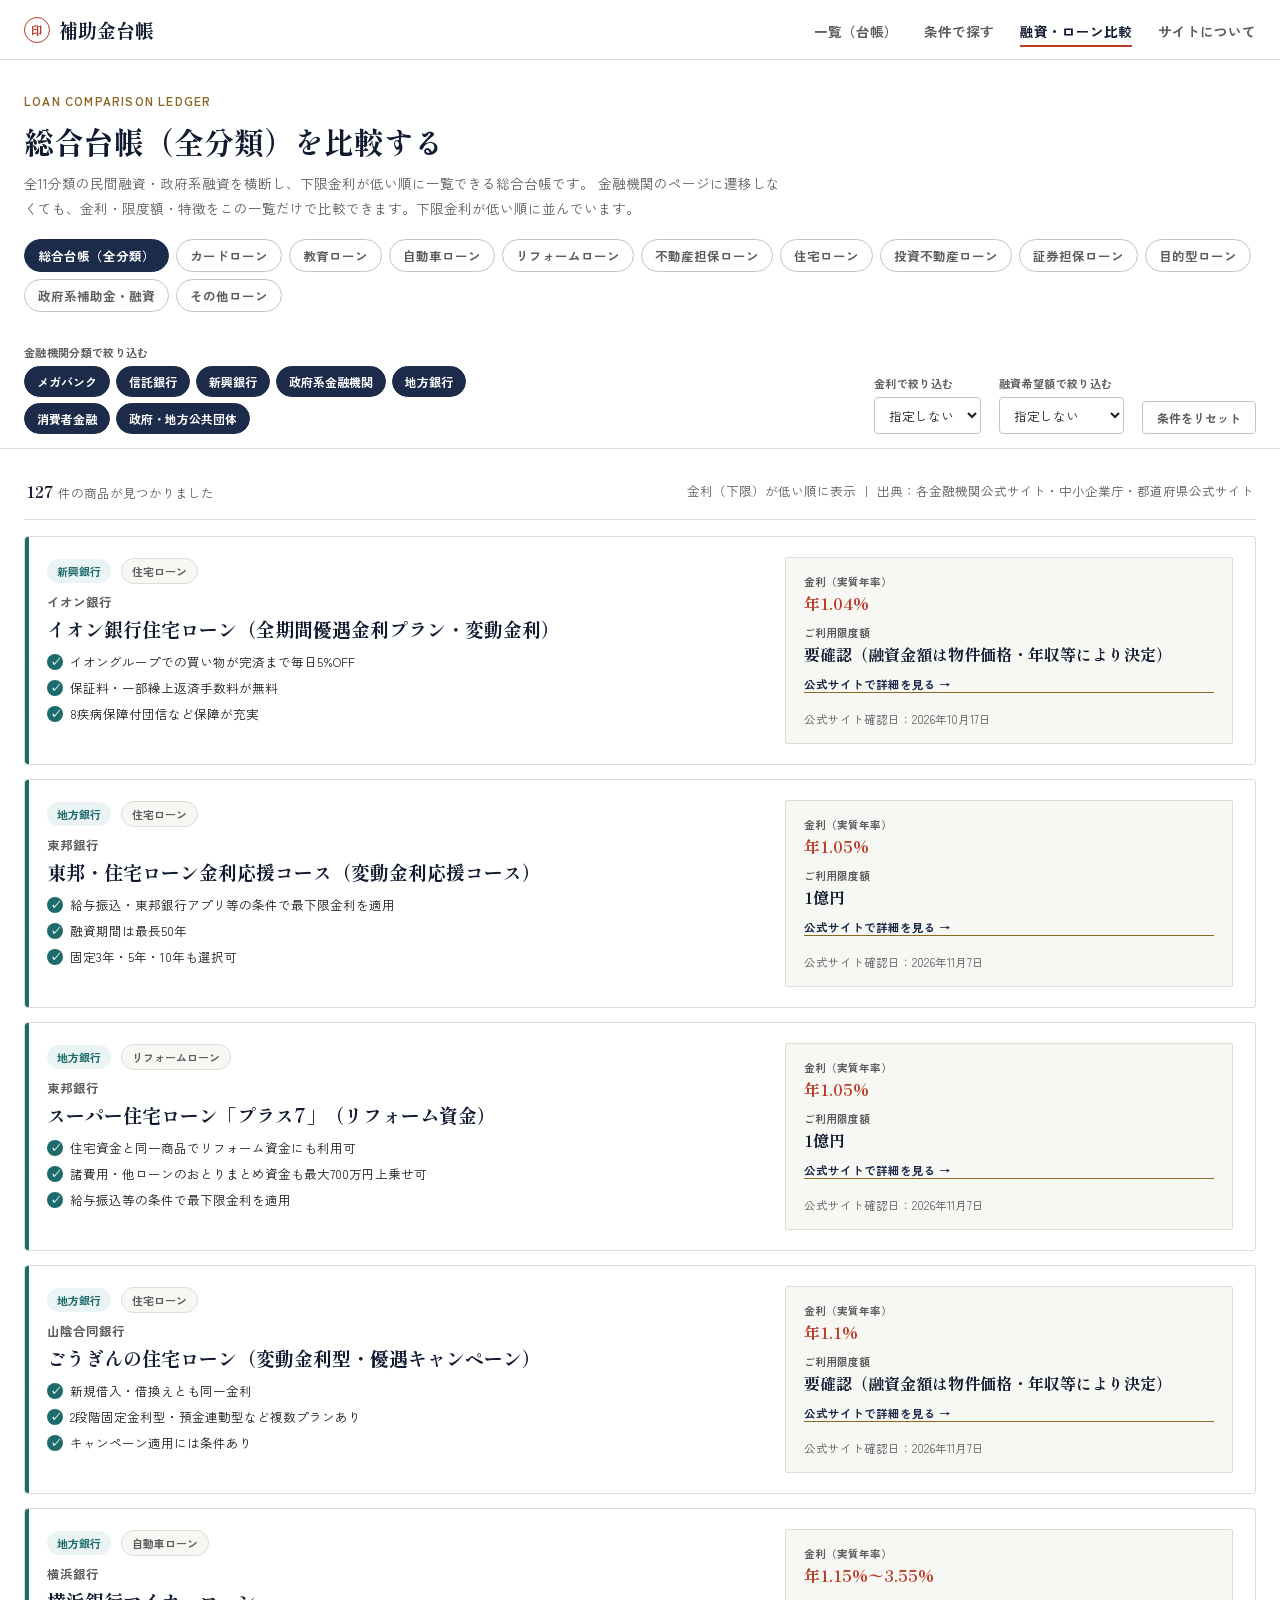
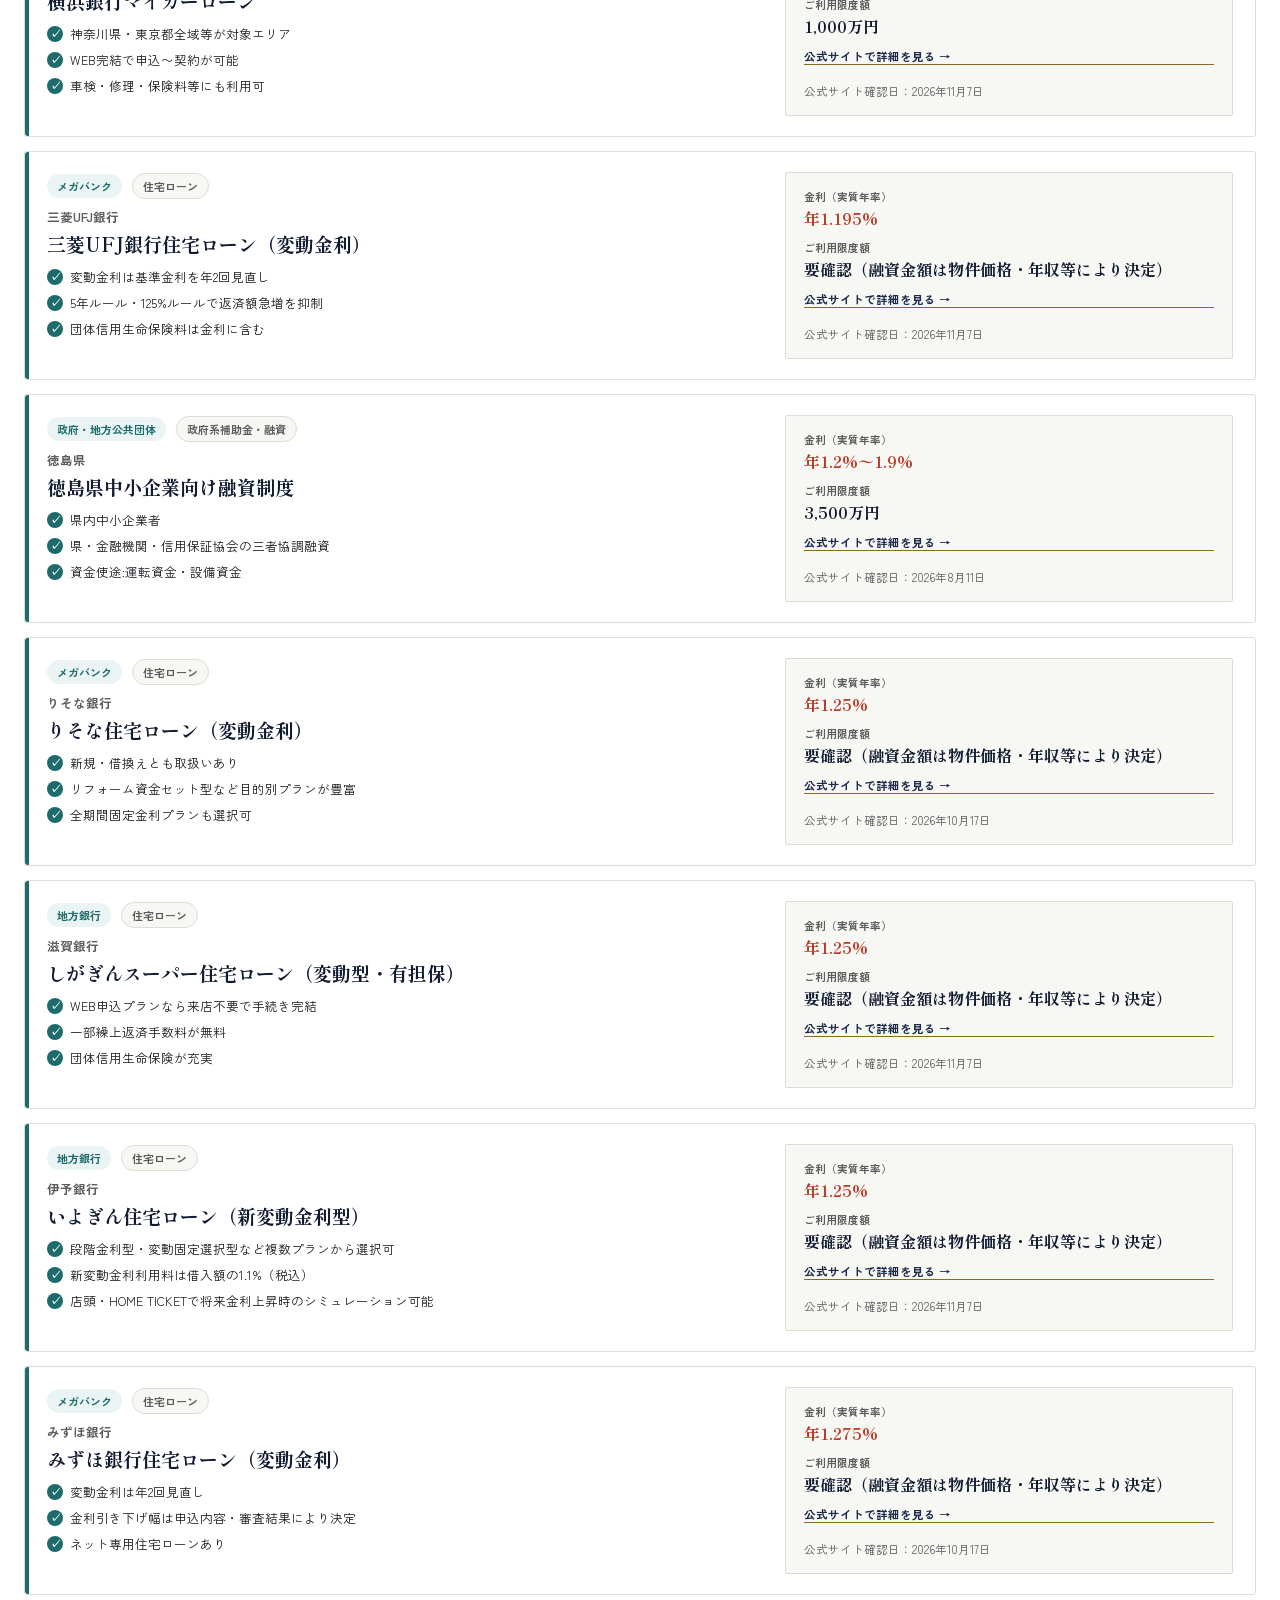
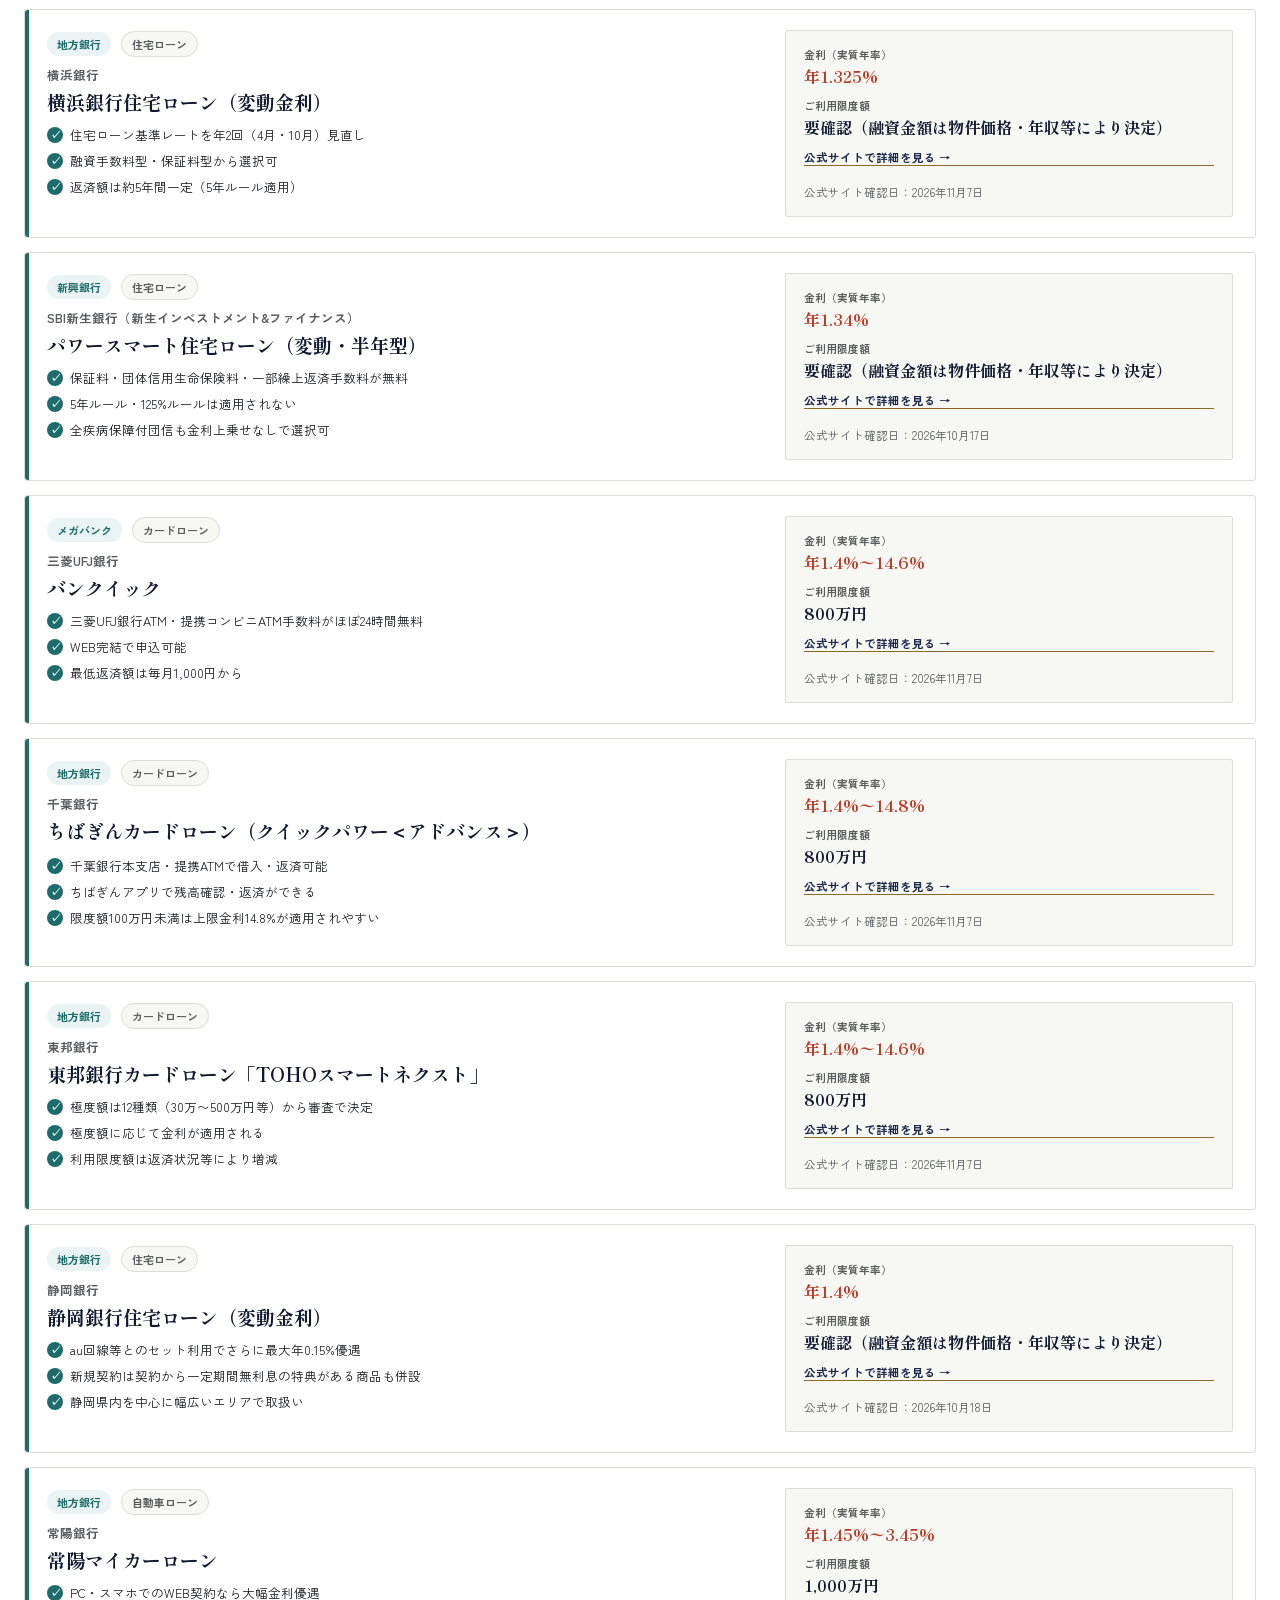
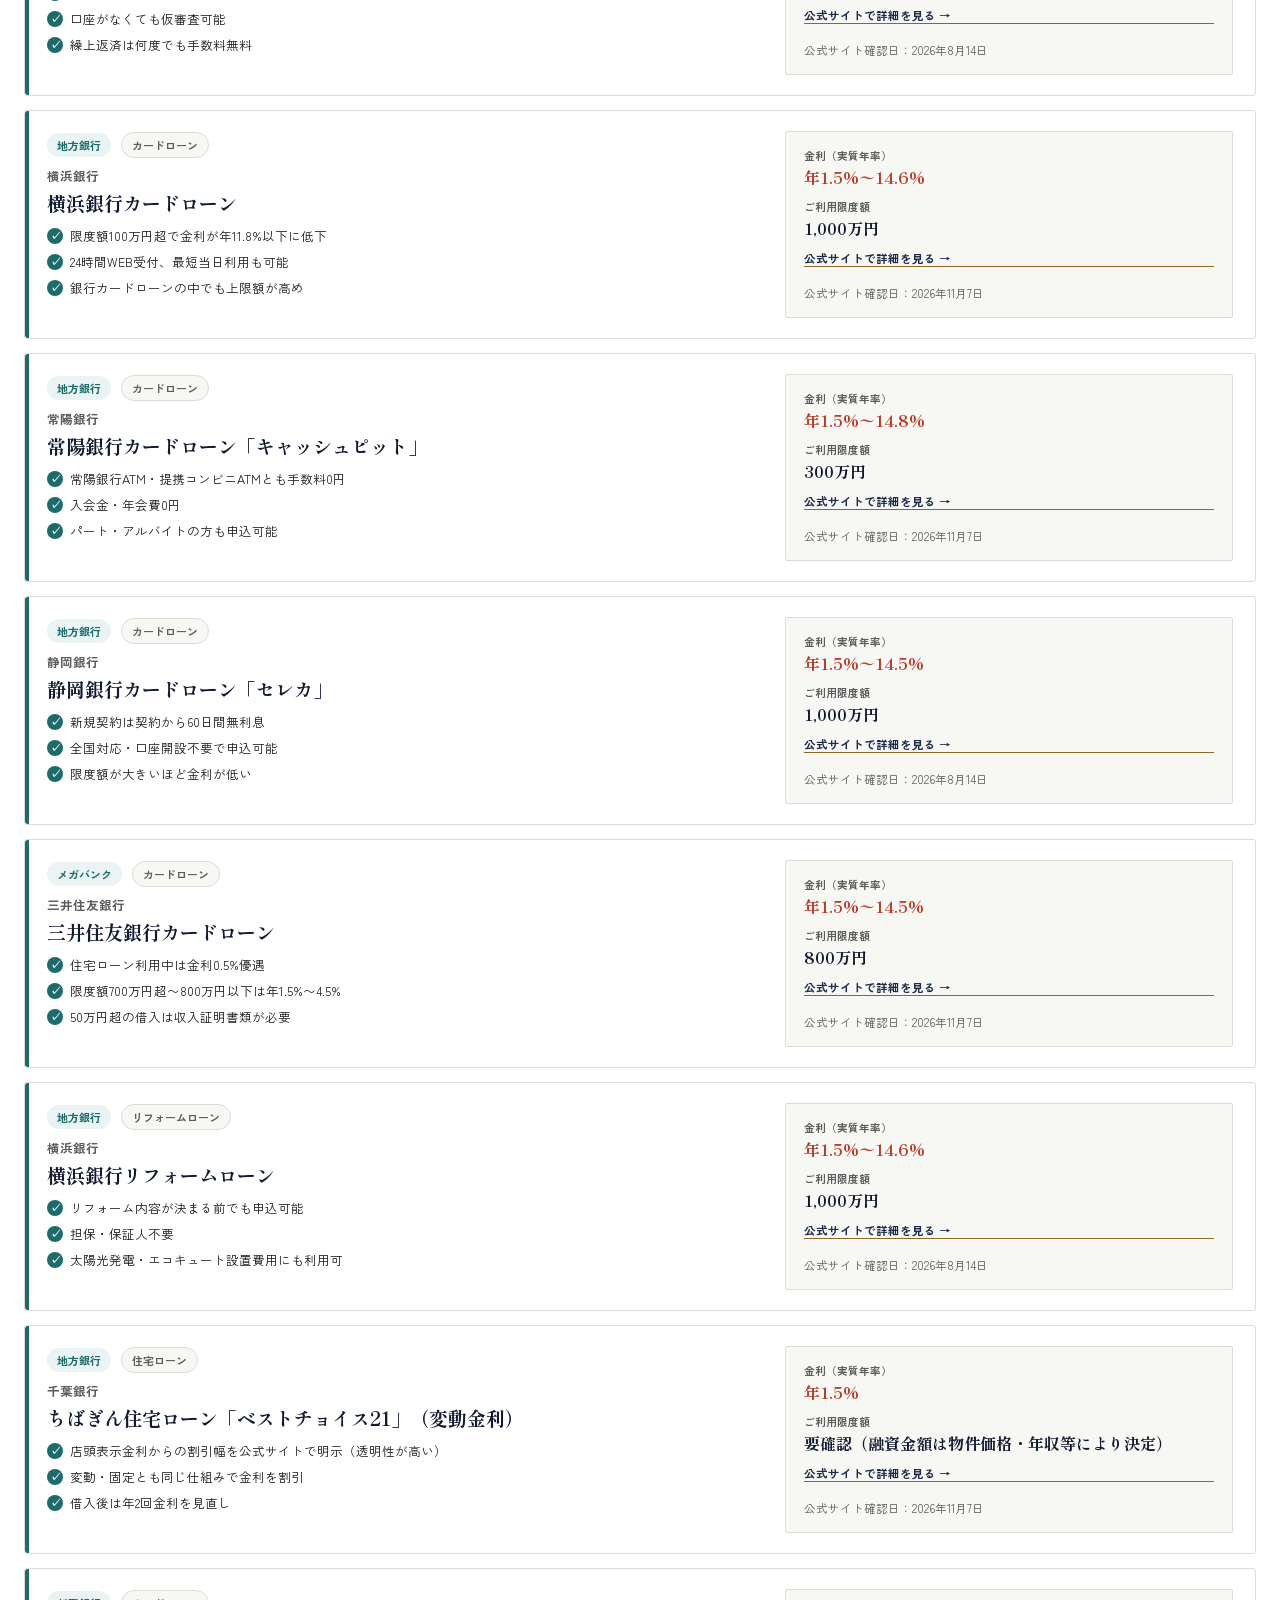
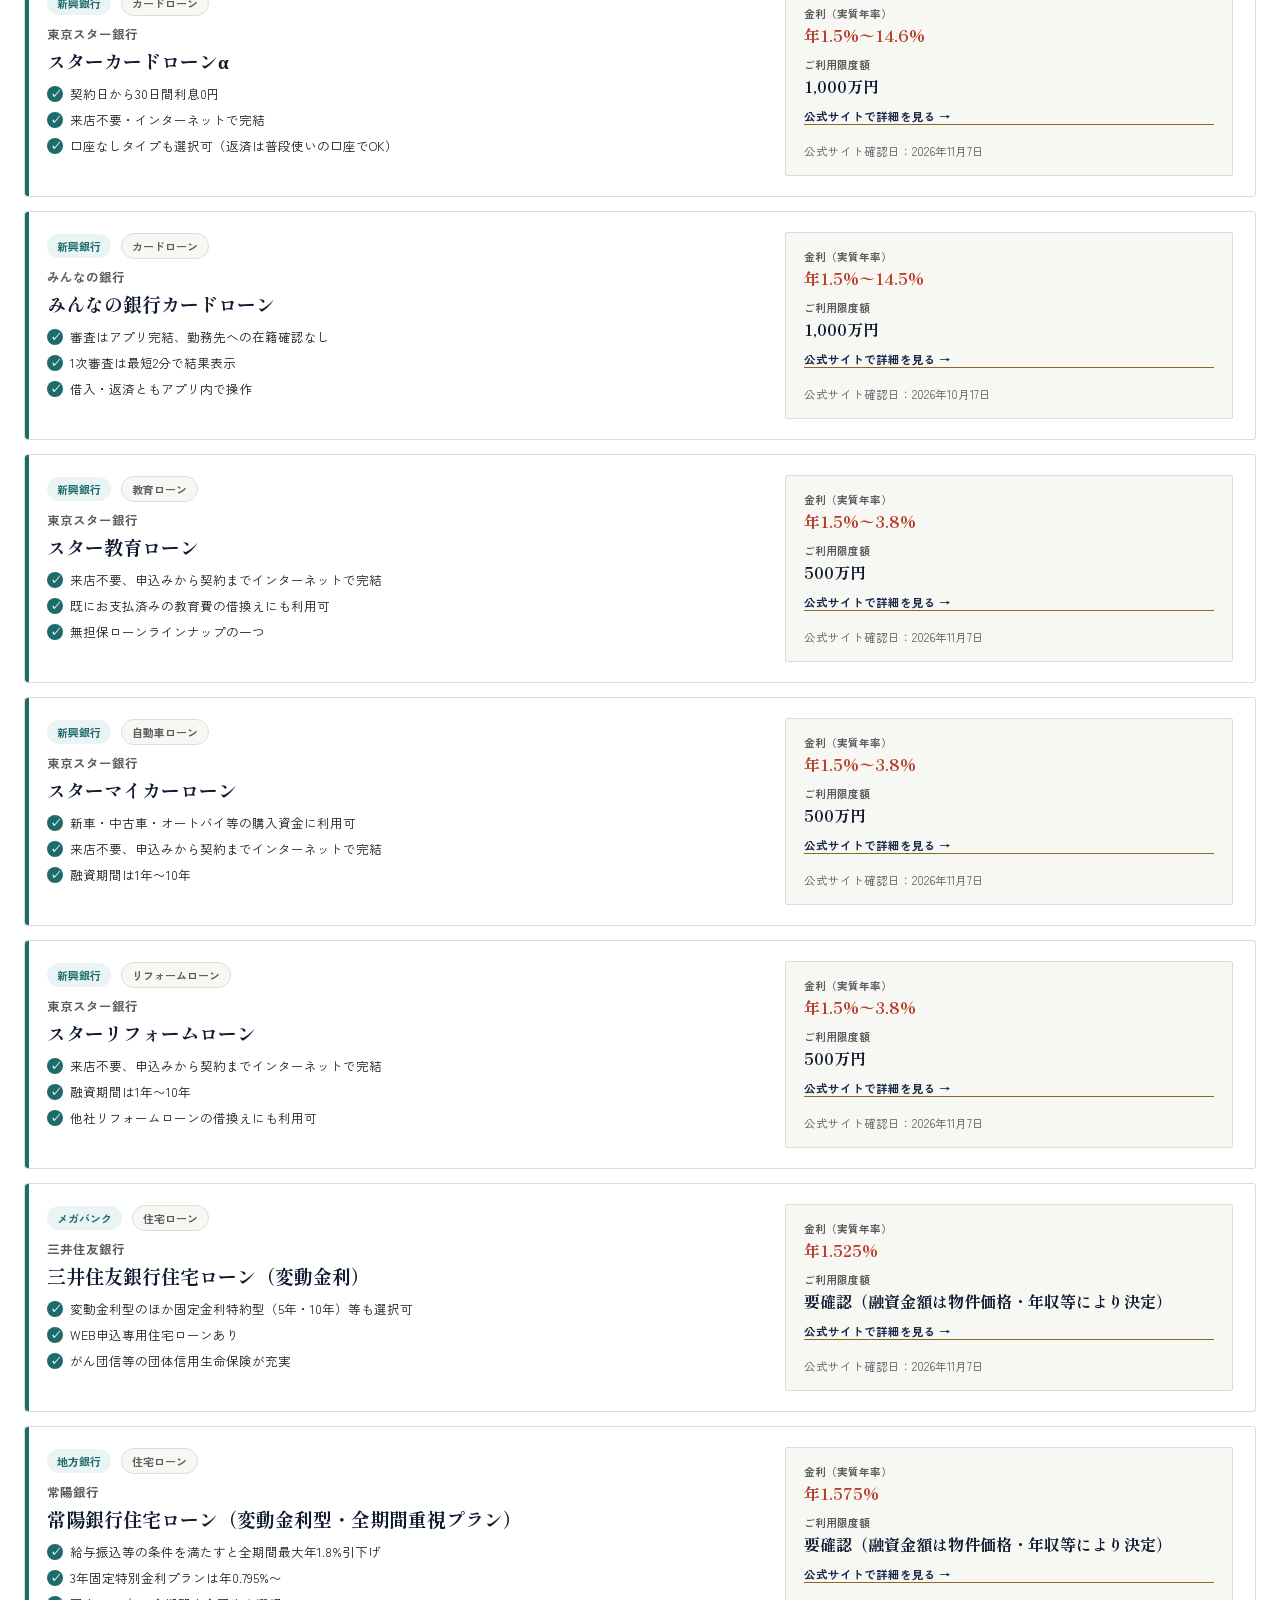
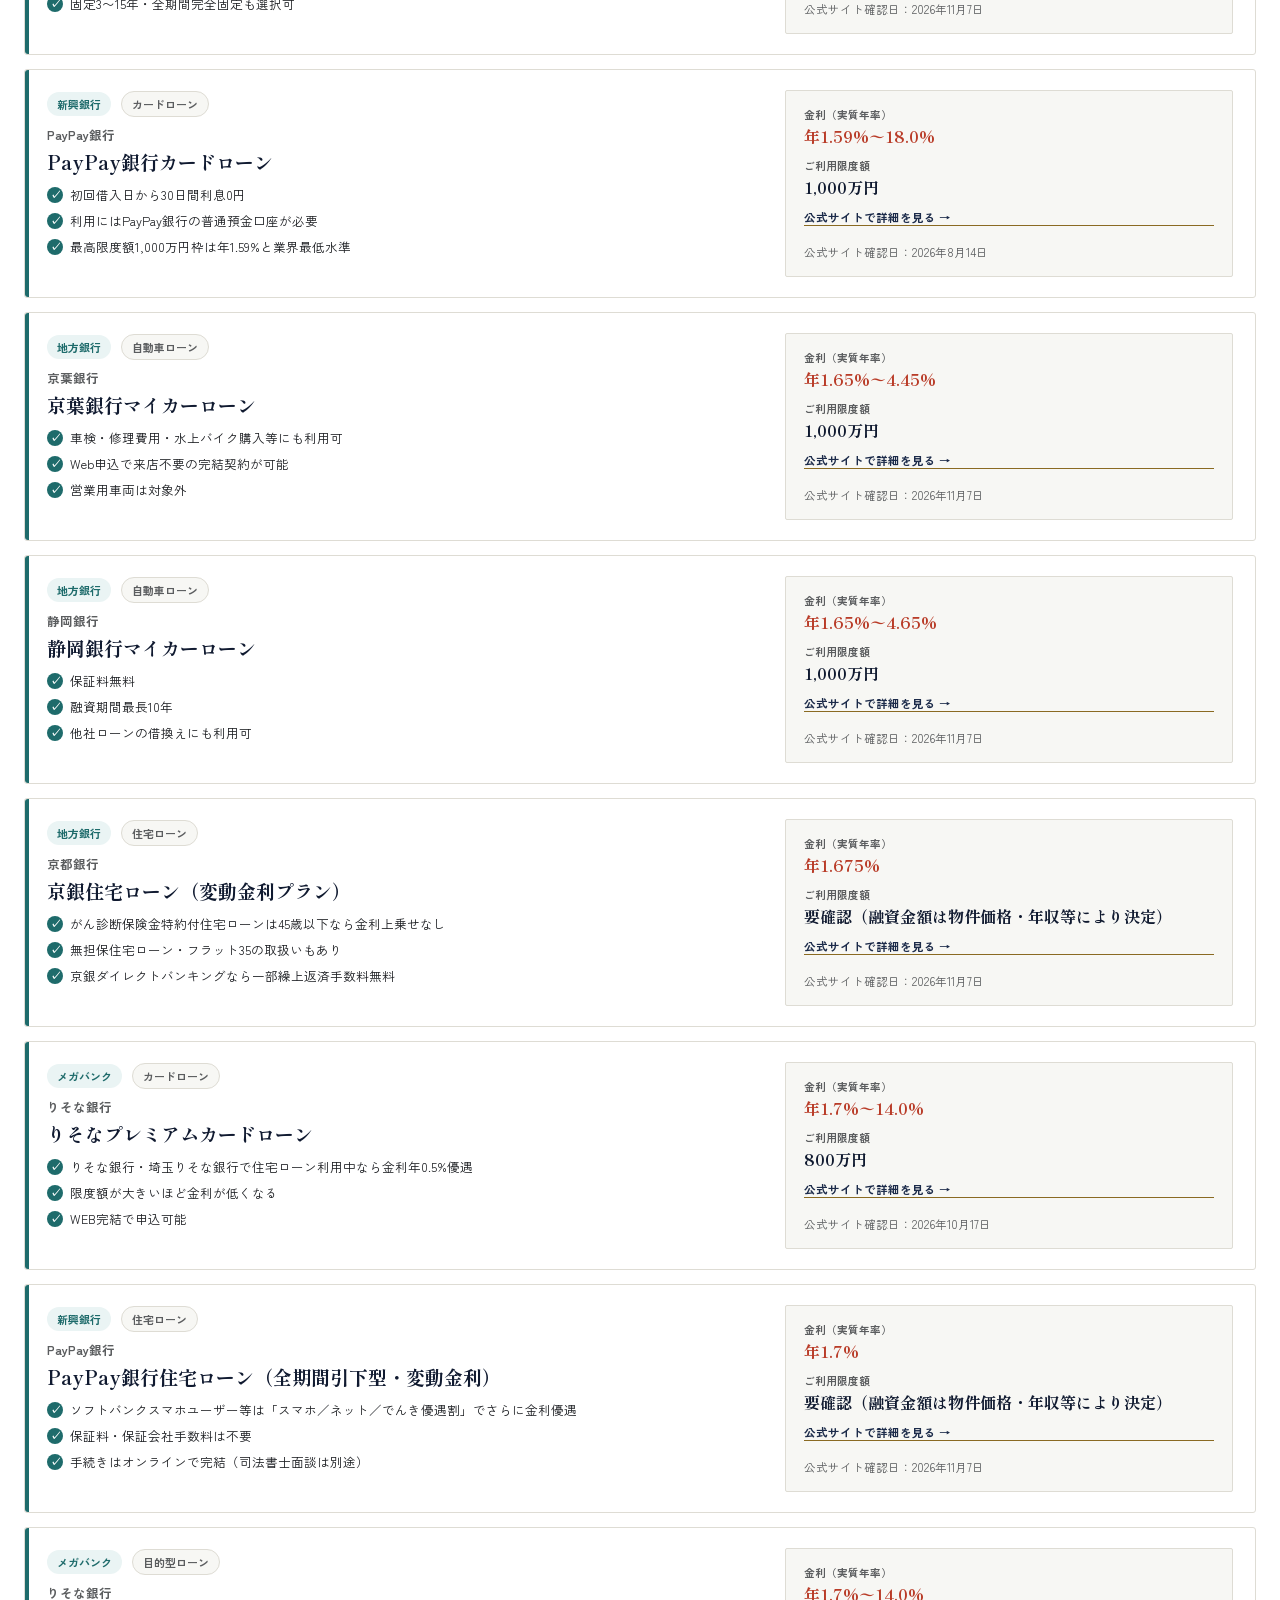
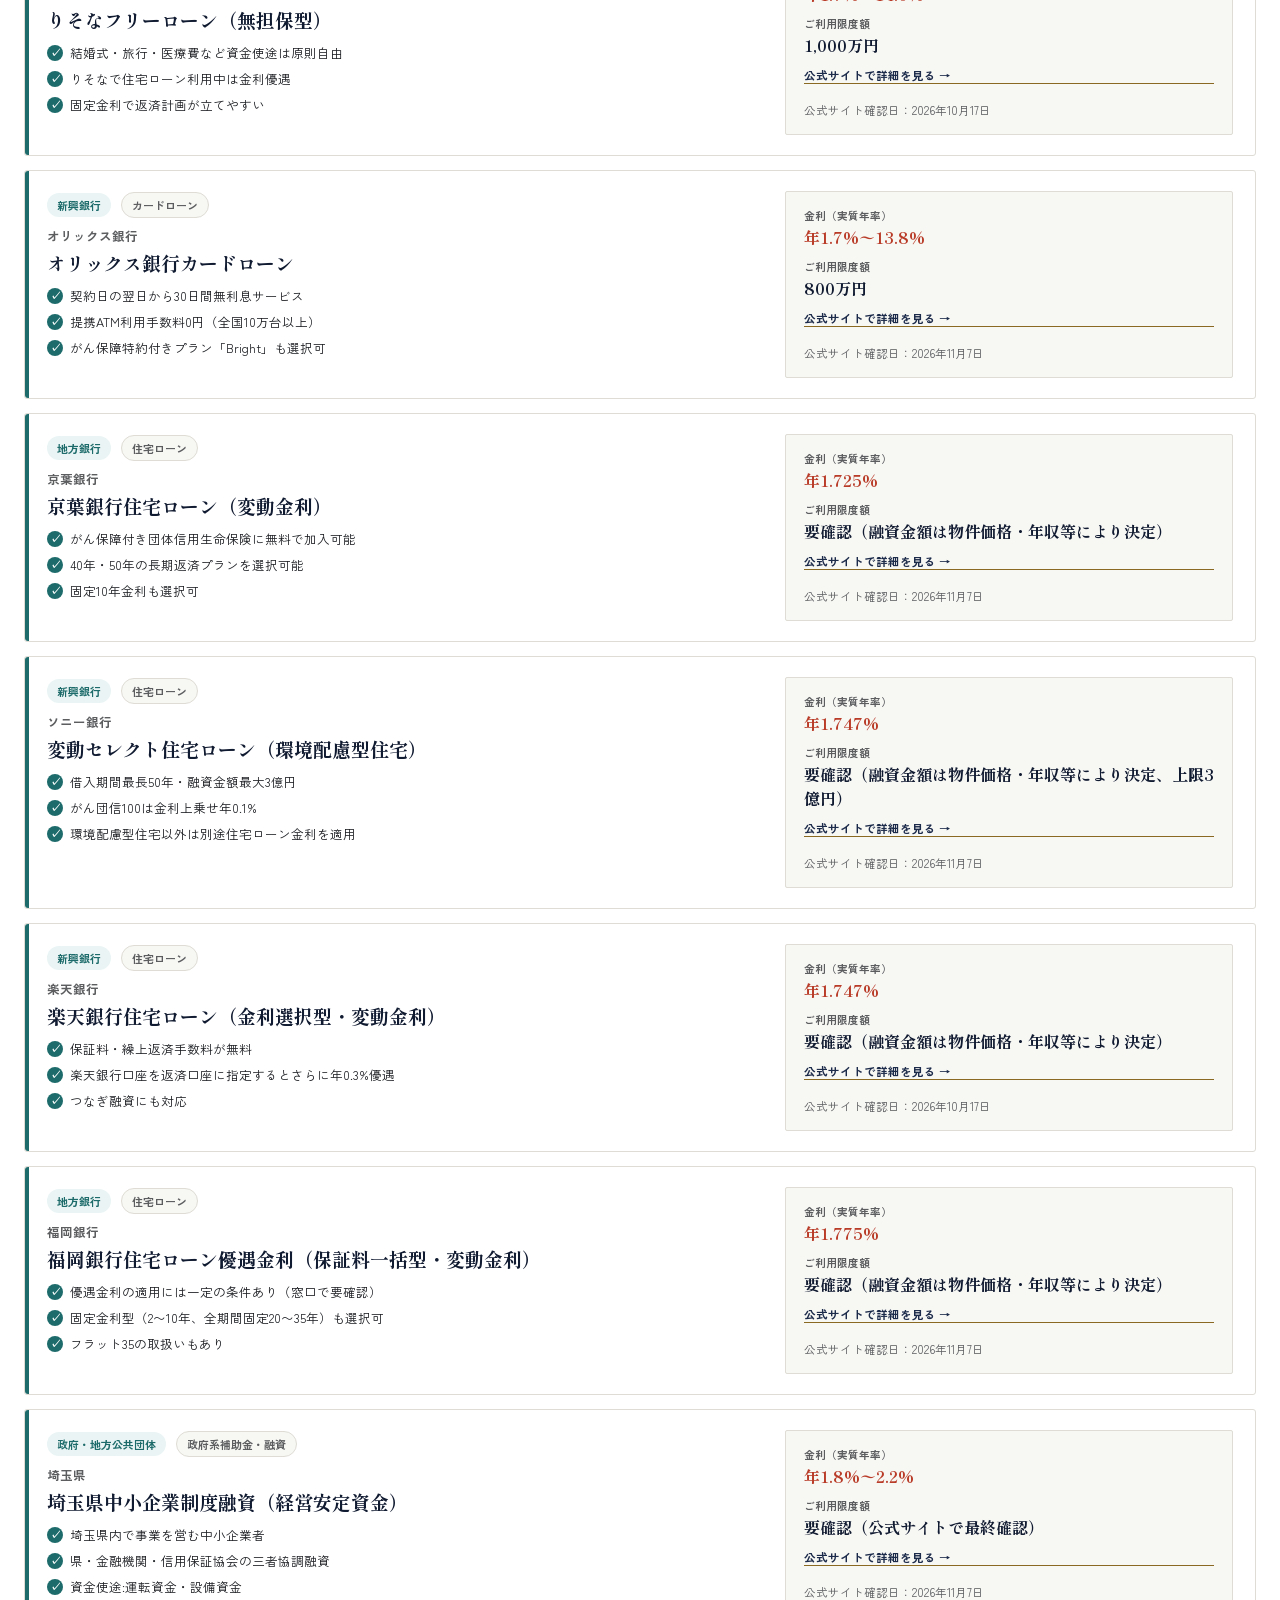
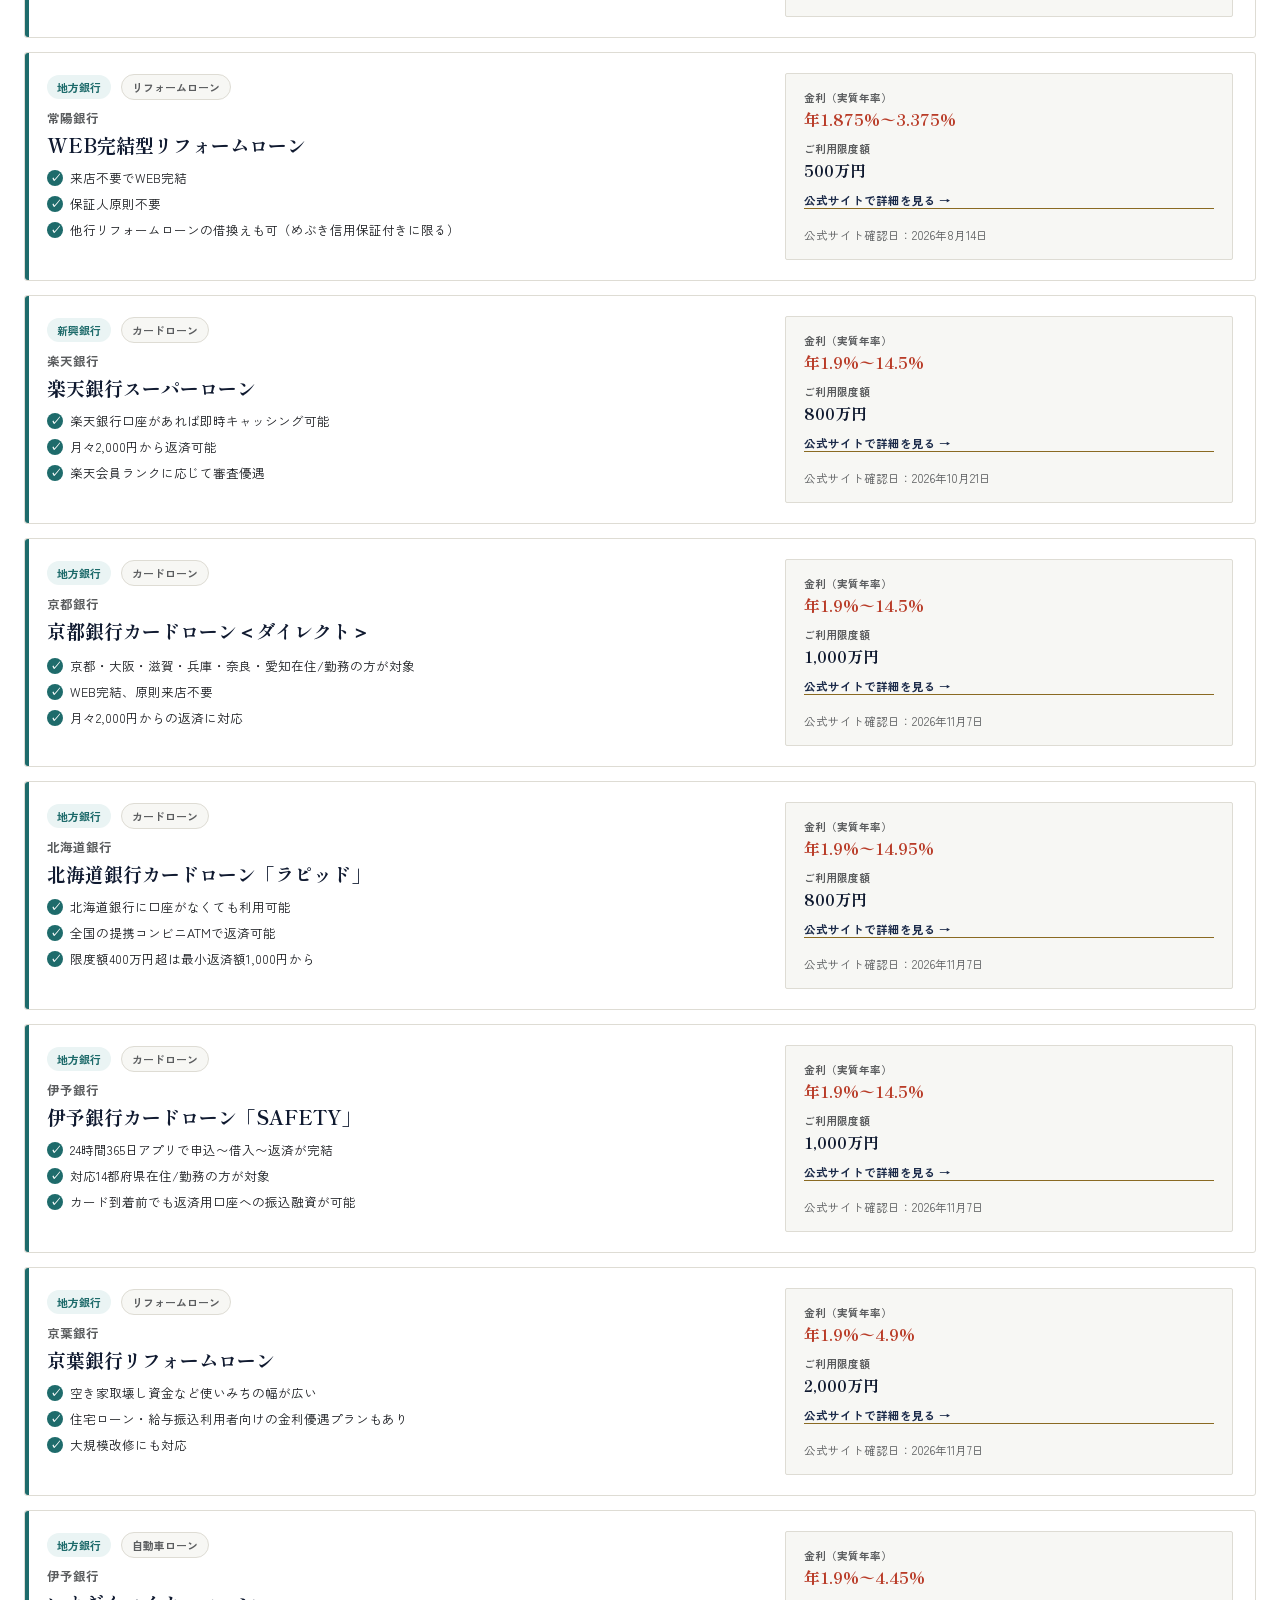
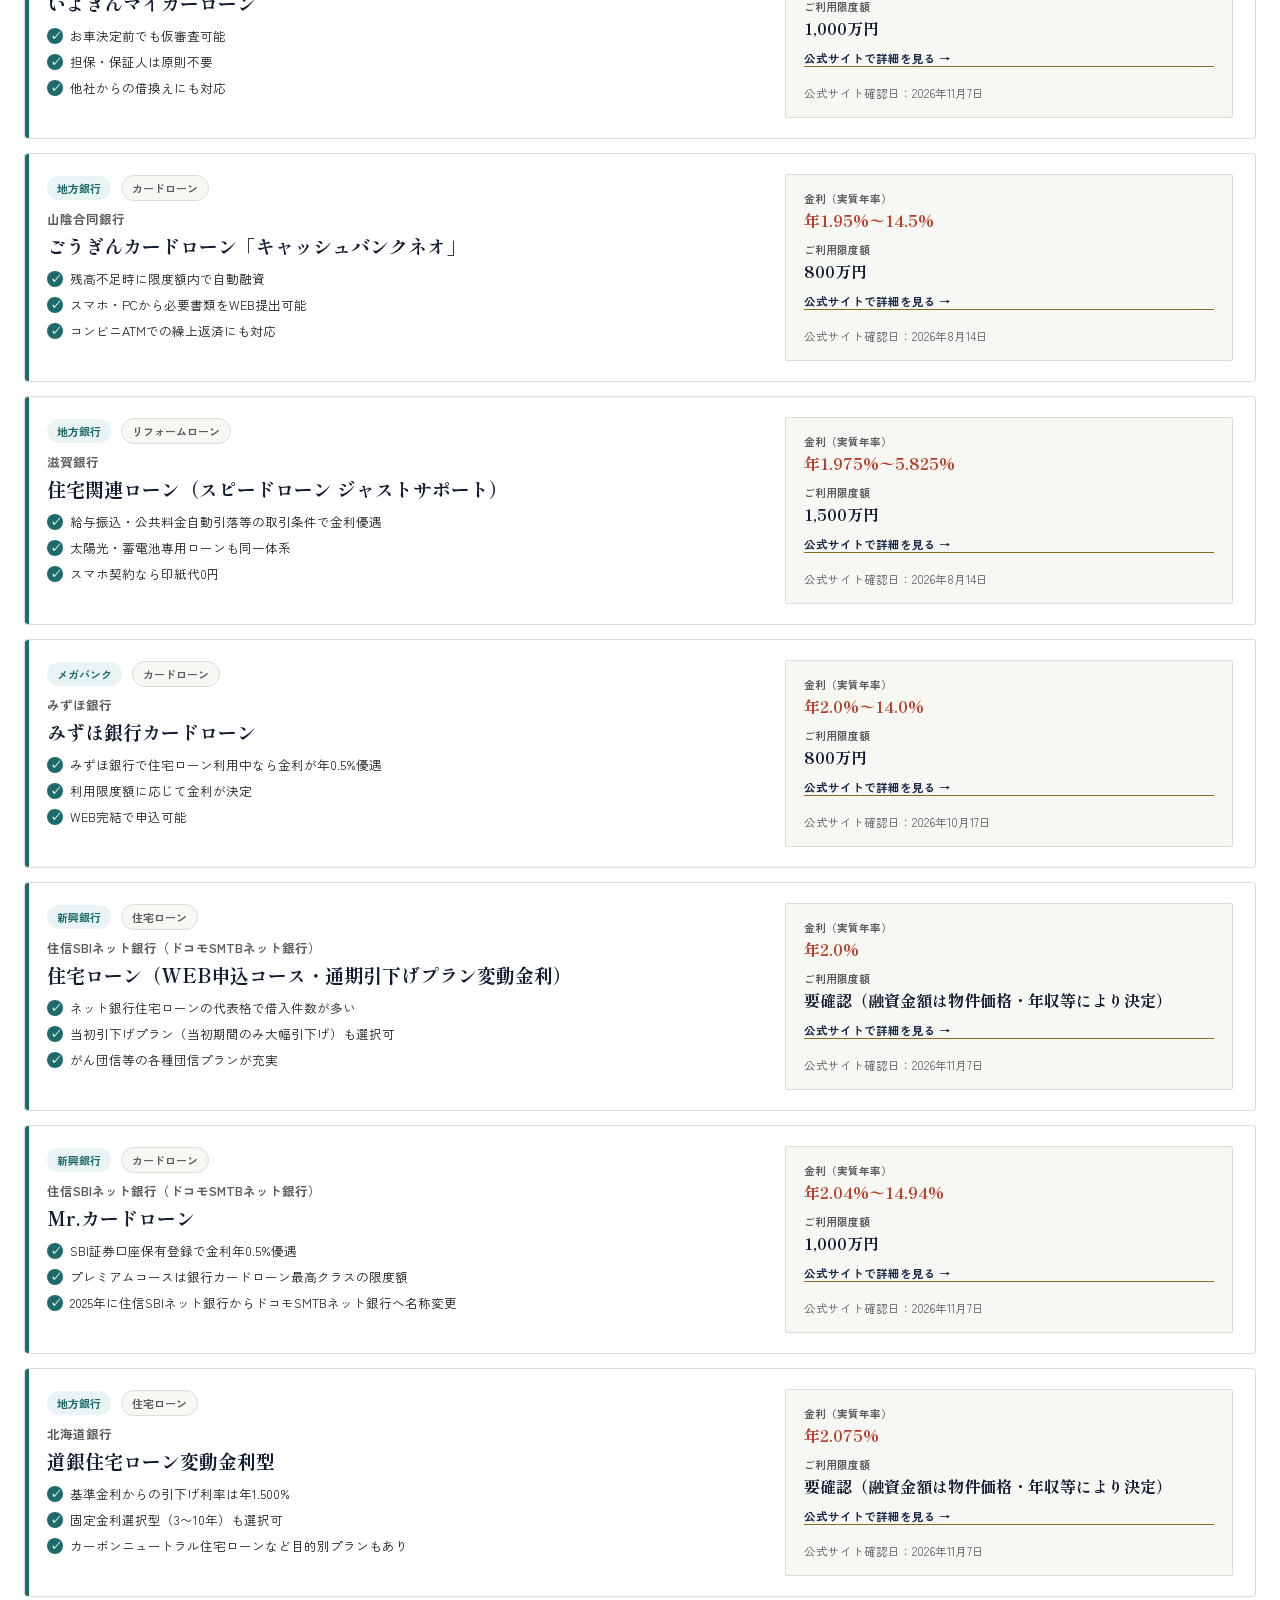
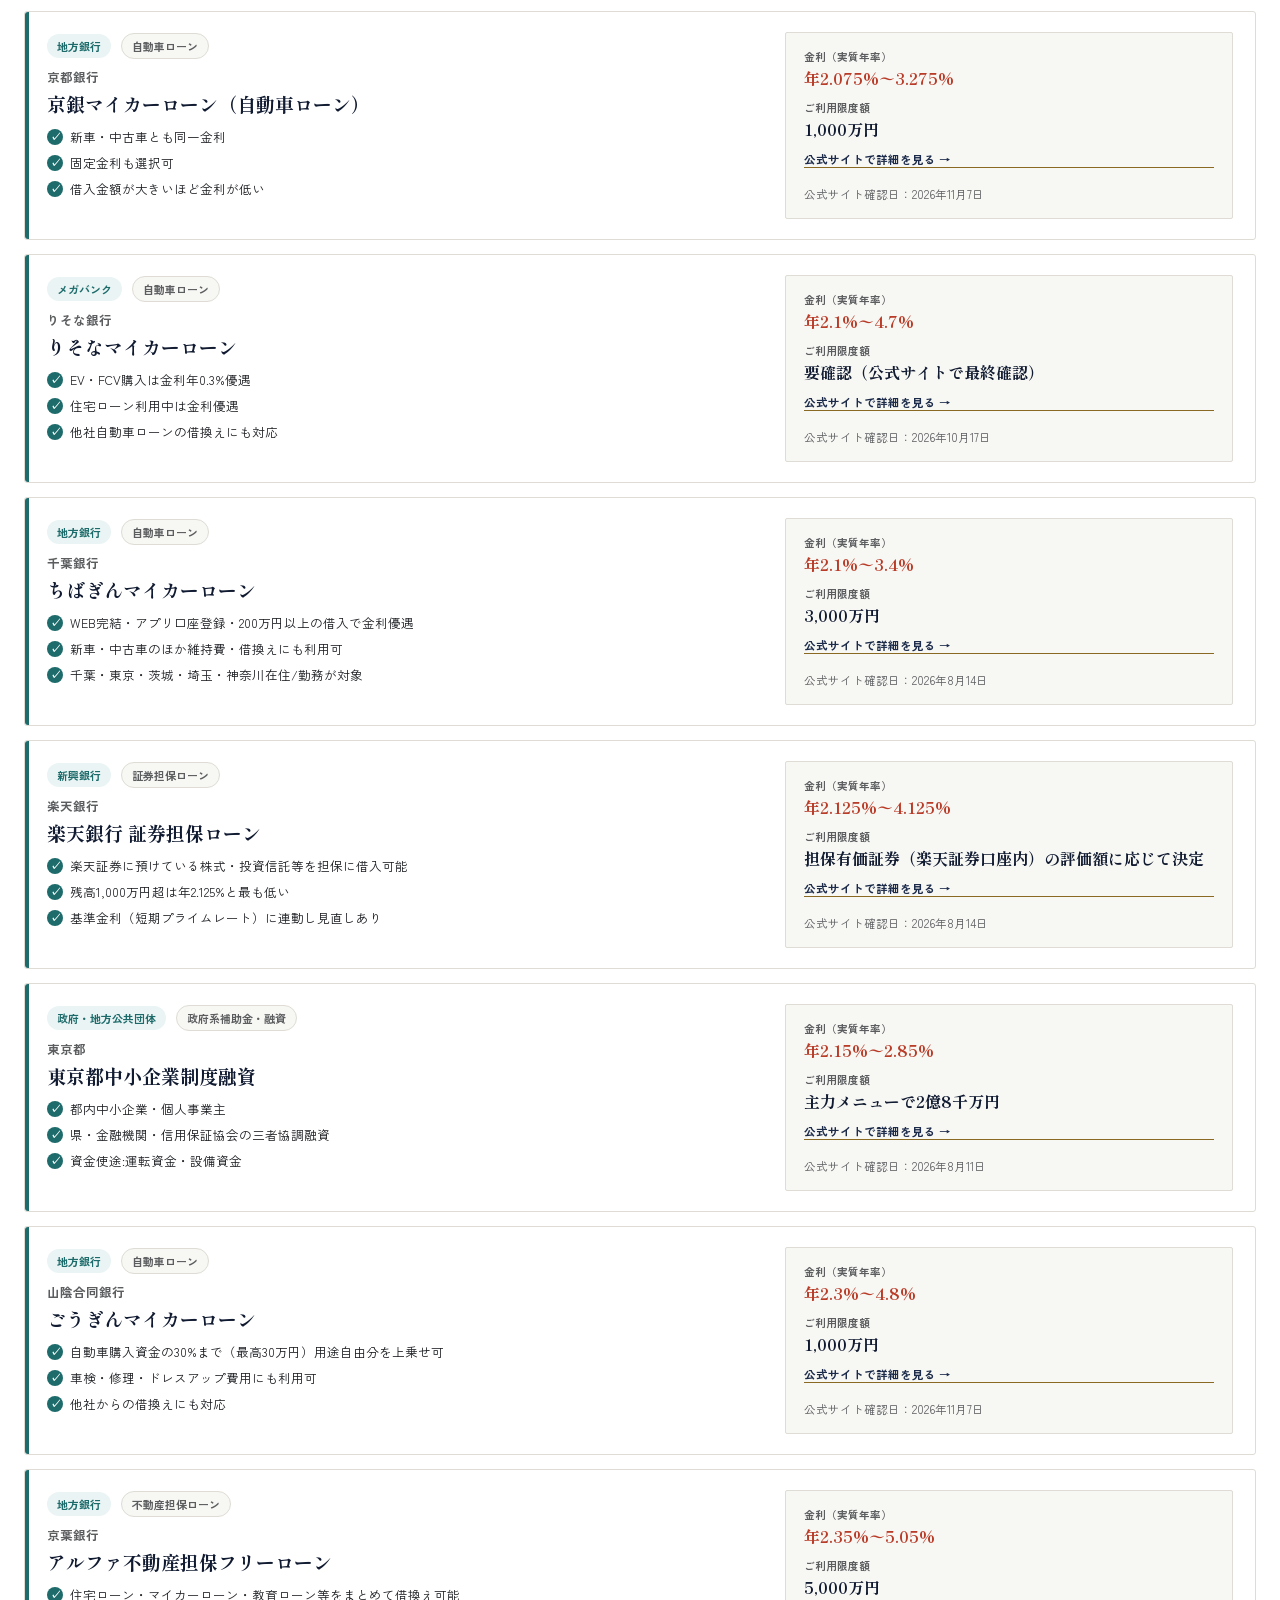
==== docs/loans/index.html @ 7cfeb7bb "自動更新: 2026-11-07 のクローリング結果" ====
<!DOCTYPE html>
<html lang="ja">
<head>
<meta charset="UTF-8">
<meta name="viewport" content="width=device-width, initial-scale=1.0">

<!-- Google tag (gtag.js) -->
<script async src="https://www.googletagmanager.com/gtag/js?id=G-N2JHBP892C"></script>
<script>
  window.dataLayer = window.dataLayer || [];
  function gtag(){dataLayer.push(arguments);}
  gtag('js', new Date());
  gtag('config', 'G-N2JHBP892C');
</script>

<title>総合台帳（全分類） 比較 ｜ 融資・ローン比較台帳</title>
<meta name="description" content="全11分類の民間融資・政府系融資を横断し、下限金利が低い順に一覧できる総合台帳です。">
<link rel="canonical" href="https://masanori141-oss.github.io/sme-support-japan/loans/index.html">
<meta name="robots" content="index,follow">

<meta property="og:type" content="website">
<meta property="og:site_name" content="融資・ローン比較台帳">
<meta property="og:title" content="総合台帳（全分類） 比較 ｜ 融資・ローン比較台帳">
<meta property="og:description" content="全11分類の民間融資・政府系融資を横断し、下限金利が低い順に一覧できる総合台帳です。">
<meta property="og:url" content="https://masanori141-oss.github.io/sme-support-japan/loans/index.html">
<meta property="og:locale" content="ja_JP">
<meta name="twitter:card" content="summary">
<meta name="twitter:title" content="総合台帳（全分類） 比較 ｜ 融資・ローン比較台帳">
<meta name="twitter:description" content="全11分類の民間融資・政府系融資を横断し、下限金利が低い順に一覧できる総合台帳です。">

<script type="application/ld+json">
{
  "@context": "https://schema.org",
  "@graph": [
    {
      "@type": "WebPage",
      "@id": "https://masanori141-oss.github.io/sme-support-japan/loans/index.html#webpage",
      "url": "https://masanori141-oss.github.io/sme-support-japan/loans/index.html",
      "name": "総合台帳（全分類） 比較 ｜ 融資・ローン比較台帳",
      "description": "全11分類の民間融資・政府系融資を横断し、下限金利が低い順に一覧できる総合台帳です。",
      "inLanguage": "ja",
      "isPartOf": {"@id": "https://masanori141-oss.github.io/sme-support-japan/loans/index.html#website"}
    },
    {
      "@type": "BreadcrumbList",
      "itemListElement": [
        {"@type": "ListItem", "position": 1, "name": "補助金台帳", "item": "https://masanori141-oss.github.io/sme-support-japan/"},
        {"@type": "ListItem", "position": 2, "name": "融資・ローン比較", "item": "https://masanori141-oss.github.io/sme-support-japan/loans/index.html"},
        {"@type": "ListItem", "position": 3, "name": "総合台帳（全分類）", "item": "https://masanori141-oss.github.io/sme-support-japan/loans/index.html"}
      ]
    }
  ]
}
</script>

<script type="application/ld+json">
{
  "@context": "https://schema.org",
  "@type": "FAQPage",
  "mainEntity": [
    {
      "@type": "Question",
      "name": "掲載されている金利は必ず適用されますか？",
      "acceptedAnswer": {"@type": "Answer", "text": "いいえ。掲載している金利は各金融機関の公式サイトで確認した基準ですが、実際に適用される金利は審査結果により異なります。お申込み前には必ず各金融機関の公式サイトで最新の条件をご確認ください。"}
    },
    {
      "@type": "Question",
      "name": "「下限金利」が低い順に並んでいますが、下限金利だけで選んで良いですか？",
      "acceptedAnswer": {"@type": "Answer", "text": "下限金利は、その商品で最も優遇された条件が適用された場合の金利です。実際に適用される金利は審査結果によって上限に近づく場合があるため、金利だけでなく限度額や特徴もあわせてご確認ください。"}
    },
    {
      "@type": "Question",
      "name": "カードローンとフリーローン・目的型ローンの違いは何ですか？",
      "acceptedAnswer": {"@type": "Answer", "text": "カードローンは利用限度額の範囲内で繰り返し借入・返済ができる商品です。フリーローン・目的型ローンは一度にまとまった金額を借り入れる商品で、資金使途が自由なものと、教育・自動車など特定の目的に限定されるものに分かれます。"}
    },
    {
      "@type": "Question",
      "name": "このサイトは特定の金融機関を推奨していますか？",
      "acceptedAnswer": {"@type": "Answer", "text": "いいえ。本サイトは非公式の比較情報サイトであり、特定の金融機関を推奨するものではありません。掲載順は下限金利が低い順の機械的な並び替えです。"}
    },
    {
      "@type": "Question",
      "name": "政府系の補助金・融資と、民間金融機関の融資はどう違いますか？",
      "acceptedAnswer": {"@type": "Answer", "text": "「政府系補助金・融資」分類には、中小企業庁・都道府県が実施する制度融資や補助金・共済を掲載しています。返済不要な補助金や、公的機関が関わる分だけ低金利な融資が含まれる一方、審査や手続きに時間がかかる場合があります。"}
    }
  ]
}
</script>

<script type="application/ld+json" id="products-jsonld">
{
  "@context": "https://schema.org",
  "@graph": [
    {
      "@type": "Product",
      "name": "イオン銀行住宅ローン（全期間優遇金利プラン・変動金利）（イオン銀行）",
      "category": "住宅ローン",
      "brand": {
        "@type": "Organization",
        "name": "イオン銀行"
      },
      "url": "https://www.aeonbank.co.jp/interest/housing-loan/",
      "description": "イオングループでの買い物が完済まで毎日5%OFF。保証料・一部繰上返済手数料が無料。8疾病保障付団信など保障が充実",
      "additionalProperty": [
        {
          "@type": "PropertyValue",
          "name": "実質年率（下限）",
          "value": 1.04,
          "unitText": "%"
        },
        {
          "@type": "PropertyValue",
          "name": "実質年率（上限）",
          "value": 1.04,
          "unitText": "%"
        }
      ],
      "offers": {
        "@type": "Offer",
        "url": "https://www.aeonbank.co.jp/interest/housing-loan/",
        "availability": "https://schema.org/InStock",
        "priceSpecification": {
          "@type": "UnitPriceSpecification",
          "price": 1.04,
          "unitText": "%"
        }
      }
    },
    {
      "@type": "Product",
      "name": "東邦・住宅ローン金利応援コース（変動金利応援コース）（東邦銀行）",
      "category": "住宅ローン",
      "brand": {
        "@type": "Organization",
        "name": "東邦銀行"
      },
      "url": "https://www.tohobank.co.jp/kinri/saikagen-kinri.html",
      "description": "給与振込・東邦銀行アプリ等の条件で最下限金利を適用。融資期間は最長50年。固定3年・5年・10年も選択可",
      "additionalProperty": [
        {
          "@type": "PropertyValue",
          "name": "実質年率（下限）",
          "value": 1.05,
          "unitText": "%"
        },
        {
          "@type": "PropertyValue",
          "name": "実質年率（上限）",
          "value": 1.05,
          "unitText": "%"
        },
        {
          "@type": "PropertyValue",
          "name": "ご利用限度額",
          "value": 100000000,
          "unitText": "円"
        }
      ],
      "offers": {
        "@type": "Offer",
        "url": "https://www.tohobank.co.jp/kinri/saikagen-kinri.html",
        "availability": "https://schema.org/InStock",
        "priceSpecification": {
          "@type": "UnitPriceSpecification",
          "price": 1.05,
          "unitText": "%"
        }
      }
    },
    {
      "@type": "Product",
      "name": "スーパー住宅ローン「プラス7」（リフォーム資金）（東邦銀行）",
      "category": "リフォームローン",
      "brand": {
        "@type": "Organization",
        "name": "東邦銀行"
      },
      "url": "https://www.tohobank.co.jp/kinri/saikagen-kinri.html",
      "description": "住宅資金と同一商品でリフォーム資金にも利用可。諸費用・他ローンのおとりまとめ資金も最大700万円上乗せ可。給与振込等の条件で最下限金利を適用",
      "additionalProperty": [
        {
          "@type": "PropertyValue",
          "name": "実質年率（下限）",
          "value": 1.05,
          "unitText": "%"
        },
        {
          "@type": "PropertyValue",
          "name": "実質年率（上限）",
          "value": 1.05,
          "unitText": "%"
        },
        {
          "@type": "PropertyValue",
          "name": "ご利用限度額",
          "value": 100000000,
          "unitText": "円"
        }
      ],
      "offers": {
        "@type": "Offer",
        "url": "https://www.tohobank.co.jp/kinri/saikagen-kinri.html",
        "availability": "https://schema.org/InStock",
        "priceSpecification": {
          "@type": "UnitPriceSpecification",
          "price": 1.05,
          "unitText": "%"
        }
      }
    },
    {
      "@type": "Product",
      "name": "ごうぎんの住宅ローン（変動金利型・優遇キャンペーン）（山陰合同銀行）",
      "category": "住宅ローン",
      "brand": {
        "@type": "Organization",
        "name": "山陰合同銀行"
      },
      "url": "https://www.gogin.co.jp/rate/housing/index.html",
      "description": "新規借入・借換えとも同一金利。2段階固定金利型・預金連動型など複数プランあり。キャンペーン適用には条件あり",
      "additionalProperty": [
        {
          "@type": "PropertyValue",
          "name": "実質年率（下限）",
          "value": 1.1,
          "unitText": "%"
        },
        {
          "@type": "PropertyValue",
          "name": "実質年率（上限）",
          "value": 1.1,
          "unitText": "%"
        }
      ],
      "offers": {
        "@type": "Offer",
        "url": "https://www.gogin.co.jp/rate/housing/index.html",
        "availability": "https://schema.org/InStock",
        "priceSpecification": {
          "@type": "UnitPriceSpecification",
          "price": 1.1,
          "unitText": "%"
        }
      }
    },
    {
      "@type": "Product",
      "name": "横浜銀行マイカーローン（横浜銀行）",
      "category": "自動車ローン",
      "brand": {
        "@type": "Organization",
        "name": "横浜銀行"
      },
      "url": "https://www.boy.co.jp/kojin/mycar-loan/index.html",
      "description": "神奈川県・東京都全域等が対象エリア。WEB完結で申込〜契約が可能。車検・修理・保険料等にも利用可",
      "additionalProperty": [
        {
          "@type": "PropertyValue",
          "name": "実質年率（下限）",
          "value": 1.15,
          "unitText": "%"
        },
        {
          "@type": "PropertyValue",
          "name": "実質年率（上限）",
          "value": 3.55,
          "unitText": "%"
        },
        {
          "@type": "PropertyValue",
          "name": "ご利用限度額",
          "value": 10000000,
          "unitText": "円"
        }
      ],
      "offers": {
        "@type": "Offer",
        "url": "https://www.boy.co.jp/kojin/mycar-loan/index.html",
        "availability": "https://schema.org/InStock",
        "priceSpecification": {
          "@type": "UnitPriceSpecification",
          "price": 1.15,
          "unitText": "%"
        }
      }
    },
    {
      "@type": "Product",
      "name": "三菱UFJ銀行住宅ローン（変動金利）（三菱UFJ銀行）",
      "category": "住宅ローン",
      "brand": {
        "@type": "Organization",
        "name": "三菱UFJ銀行"
      },
      "url": "https://www.bk.mufg.jp/kariru/jutaku/yuuguu/index.html",
      "description": "変動金利は基準金利を年2回見直し。5年ルール・125%ルールで返済額急増を抑制。団体信用生命保険料は金利に含む",
      "additionalProperty": [
        {
          "@type": "PropertyValue",
          "name": "実質年率（下限）",
          "value": 1.195,
          "unitText": "%"
        },
        {
          "@type": "PropertyValue",
          "name": "実質年率（上限）",
          "value": 1.195,
          "unitText": "%"
        }
      ],
      "offers": {
        "@type": "Offer",
        "url": "https://www.bk.mufg.jp/kariru/jutaku/yuuguu/index.html",
        "availability": "https://schema.org/InStock",
        "priceSpecification": {
          "@type": "UnitPriceSpecification",
          "price": 1.195,
          "unitText": "%"
        }
      }
    },
    {
      "@type": "Product",
      "name": "徳島県中小企業向け融資制度（徳島県）",
      "category": "政府系補助金・融資",
      "brand": {
        "@type": "Organization",
        "name": "徳島県"
      },
      "url": "https://www.pref.tokushima.lg.jp/jigyoshanokata/sangyo/shokogyo/5015570/",
      "description": "県内中小企業者。県・金融機関・信用保証協会の三者協調融資。資金使途:運転資金・設備資金",
      "additionalProperty": [
        {
          "@type": "PropertyValue",
          "name": "実質年率（下限）",
          "value": 1.2,
          "unitText": "%"
        },
        {
          "@type": "PropertyValue",
          "name": "実質年率（上限）",
          "value": 1.9,
          "unitText": "%"
        },
        {
          "@type": "PropertyValue",
          "name": "ご利用限度額",
          "value": 35000000,
          "unitText": "円"
        }
      ],
      "offers": {
        "@type": "Offer",
        "url": "https://www.pref.tokushima.lg.jp/jigyoshanokata/sangyo/shokogyo/5015570/",
        "availability": "https://schema.org/InStock",
        "priceSpecification": {
          "@type": "UnitPriceSpecification",
          "price": 1.2,
          "unitText": "%"
        }
      }
    },
    {
      "@type": "Product",
      "name": "りそな住宅ローン（変動金利）（りそな銀行）",
      "category": "住宅ローン",
      "brand": {
        "@type": "Organization",
        "name": "りそな銀行"
      },
      "url": "https://www.resonabank.co.jp/kojin/jutaku/",
      "description": "新規・借換えとも取扱いあり。リフォーム資金セット型など目的別プランが豊富。全期間固定金利プランも選択可",
      "additionalProperty": [
        {
          "@type": "PropertyValue",
          "name": "実質年率（下限）",
          "value": 1.25,
          "unitText": "%"
        },
        {
          "@type": "PropertyValue",
          "name": "実質年率（上限）",
          "value": 1.25,
          "unitText": "%"
        }
      ],
      "offers": {
        "@type": "Offer",
        "url": "https://www.resonabank.co.jp/kojin/jutaku/",
        "availability": "https://schema.org/InStock",
        "priceSpecification": {
          "@type": "UnitPriceSpecification",
          "price": 1.25,
          "unitText": "%"
        }
      }
    },
    {
      "@type": "Product",
      "name": "しがぎんスーパー住宅ローン（変動型・有担保）（滋賀銀行）",
      "category": "住宅ローン",
      "brand": {
        "@type": "Organization",
        "name": "滋賀銀行"
      },
      "url": "https://www.shigagin.com/rate/loan/",
      "description": "WEB申込プランなら来店不要で手続き完結。一部繰上返済手数料が無料。団体信用生命保険が充実",
      "additionalProperty": [
        {
          "@type": "PropertyValue",
          "name": "実質年率（下限）",
          "value": 1.25,
          "unitText": "%"
        },
        {
          "@type": "PropertyValue",
          "name": "実質年率（上限）",
          "value": 1.25,
          "unitText": "%"
        }
      ],
      "offers": {
        "@type": "Offer",
        "url": "https://www.shigagin.com/rate/loan/",
        "availability": "https://schema.org/InStock",
        "priceSpecification": {
          "@type": "UnitPriceSpecification",
          "price": 1.25,
          "unitText": "%"
        }
      }
    },
    {
      "@type": "Product",
      "name": "いよぎん住宅ローン（新変動金利型）（伊予銀行）",
      "category": "住宅ローン",
      "brand": {
        "@type": "Organization",
        "name": "伊予銀行"
      },
      "url": "https://www.iyobank.co.jp/kinri-gaikokukawasesoba-market/monthly/kojinloankinri.html",
      "description": "段階金利型・変動固定選択型など複数プランから選択可。新変動金利利用料は借入額の1.1%（税込）。店頭・HOME TICKETで将来金利上昇時のシミュレーション可能",
      "additionalProperty": [
        {
          "@type": "PropertyValue",
          "name": "実質年率（下限）",
          "value": 1.25,
          "unitText": "%"
        },
        {
          "@type": "PropertyValue",
          "name": "実質年率（上限）",
          "value": 1.25,
          "unitText": "%"
        }
      ],
      "offers": {
        "@type": "Offer",
        "url": "https://www.iyobank.co.jp/kinri-gaikokukawasesoba-market/monthly/kojinloankinri.html",
        "availability": "https://schema.org/InStock",
        "priceSpecification": {
          "@type": "UnitPriceSpecification",
          "price": 1.25,
          "unitText": "%"
        }
      }
    },
    {
      "@type": "Product",
      "name": "みずほ銀行住宅ローン（変動金利）（みずほ銀行）",
      "category": "住宅ローン",
      "brand": {
        "@type": "Organization",
        "name": "みずほ銀行"
      },
      "url": "https://www.mizuhobank.co.jp/loan_housing/housingloancost/index.html",
      "description": "変動金利は年2回見直し。金利引き下げ幅は申込内容・審査結果により決定。ネット専用住宅ローンあり",
      "additionalProperty": [
        {
          "@type": "PropertyValue",
          "name": "実質年率（下限）",
          "value": 1.275,
          "unitText": "%"
        },
        {
          "@type": "PropertyValue",
          "name": "実質年率（上限）",
          "value": 1.275,
          "unitText": "%"
        }
      ],
      "offers": {
        "@type": "Offer",
        "url": "https://www.mizuhobank.co.jp/loan_housing/housingloancost/index.html",
        "availability": "https://schema.org/InStock",
        "priceSpecification": {
          "@type": "UnitPriceSpecification",
          "price": 1.275,
          "unitText": "%"
        }
      }
    },
    {
      "@type": "Product",
      "name": "横浜銀行住宅ローン（変動金利）（横浜銀行）",
      "category": "住宅ローン",
      "brand": {
        "@type": "Organization",
        "name": "横浜銀行"
      },
      "url": "https://www.boy.co.jp/kojin/jutaku-loan/shinchiku/index.html",
      "description": "住宅ローン基準レートを年2回（4月・10月）見直し。融資手数料型・保証料型から選択可。返済額は約5年間一定（5年ルール適用）",
      "additionalProperty": [
        {
          "@type": "PropertyValue",
          "name": "実質年率（下限）",
          "value": 1.325,
          "unitText": "%"
        },
        {
          "@type": "PropertyValue",
          "name": "実質年率（上限）",
          "value": 1.325,
          "unitText": "%"
        }
      ],
      "offers": {
        "@type": "Offer",
        "url": "https://www.boy.co.jp/kojin/jutaku-loan/shinchiku/index.html",
        "availability": "https://schema.org/InStock",
        "priceSpecification": {
          "@type": "UnitPriceSpecification",
          "price": 1.325,
          "unitText": "%"
        }
      }
    },
    {
      "@type": "Product",
      "name": "パワースマート住宅ローン（変動・半年型）（SBI新生銀行（新生インベストメント&ファイナンス））",
      "category": "住宅ローン",
      "brand": {
        "@type": "Organization",
        "name": "SBI新生銀行（新生インベストメント&ファイナンス）"
      },
      "url": "https://www.sbishinseibank.co.jp/retail/housing/",
      "description": "保証料・団体信用生命保険料・一部繰上返済手数料が無料。5年ルール・125%ルールは適用されない。全疾病保障付団信も金利上乗せなしで選択可",
      "additionalProperty": [
        {
          "@type": "PropertyValue",
          "name": "実質年率（下限）",
          "value": 1.34,
          "unitText": "%"
        },
        {
          "@type": "PropertyValue",
          "name": "実質年率（上限）",
          "value": 1.34,
          "unitText": "%"
        }
      ],
      "offers": {
        "@type": "Offer",
        "url": "https://www.sbishinseibank.co.jp/retail/housing/",
        "availability": "https://schema.org/InStock",
        "priceSpecification": {
          "@type": "UnitPriceSpecification",
          "price": 1.34,
          "unitText": "%"
        }
      }
    },
    {
      "@type": "Product",
      "name": "バンクイック（三菱UFJ銀行）",
      "category": "カードローン",
      "brand": {
        "@type": "Organization",
        "name": "三菱UFJ銀行"
      },
      "url": "https://www.bk.mufg.jp/kariru/banquic/index.html",
      "description": "三菱UFJ銀行ATM・提携コンビニATM手数料がほぼ24時間無料。WEB完結で申込可能。最低返済額は毎月1,000円から",
      "additionalProperty": [
        {
          "@type": "PropertyValue",
          "name": "実質年率（下限）",
          "value": 1.4,
          "unitText": "%"
        },
        {
          "@type": "PropertyValue",
          "name": "実質年率（上限）",
          "value": 14.6,
          "unitText": "%"
        },
        {
          "@type": "PropertyValue",
          "name": "ご利用限度額",
          "value": 8000000,
          "unitText": "円"
        }
      ],
      "offers": {
        "@type": "Offer",
        "url": "https://www.bk.mufg.jp/kariru/banquic/index.html",
        "availability": "https://schema.org/InStock",
        "priceSpecification": {
          "@type": "UnitPriceSpecification",
          "price": 1.4,
          "unitText": "%"
        }
      }
    },
    {
      "@type": "Product",
      "name": "ちばぎんカードローン（クイックパワー＜アドバンス＞）（千葉銀行）",
      "category": "カードローン",
      "brand": {
        "@type": "Organization",
        "name": "千葉銀行"
      },
      "url": "https://www.chibabank.co.jp/kojin/services/loan/cardloan/cardloan_new",
      "description": "千葉銀行本支店・提携ATMで借入・返済可能。ちばぎんアプリで残高確認・返済ができる。限度額100万円未満は上限金利14.8%が適用されやすい",
      "additionalProperty": [
        {
          "@type": "PropertyValue",
          "name": "実質年率（下限）",
          "value": 1.4,
          "unitText": "%"
        },
        {
          "@type": "PropertyValue",
          "name": "実質年率（上限）",
          "value": 14.8,
          "unitText": "%"
        },
        {
          "@type": "PropertyValue",
          "name": "ご利用限度額",
          "value": 8000000,
          "unitText": "円"
        }
      ],
      "offers": {
        "@type": "Offer",
        "url": "https://www.chibabank.co.jp/kojin/services/loan/cardloan/cardloan_new",
        "availability": "https://schema.org/InStock",
        "priceSpecification": {
          "@type": "UnitPriceSpecification",
          "price": 1.4,
          "unitText": "%"
        }
      }
    },
    {
      "@type": "Product",
      "name": "東邦銀行カードローン「TOHOスマートネクスト」（東邦銀行）",
      "category": "カードローン",
      "brand": {
        "@type": "Organization",
        "name": "東邦銀行"
      },
      "url": "https://www.tohobank.co.jp/kinri/loan.html",
      "description": "極度額は12種類（30万〜500万円等）から審査で決定。極度額に応じて金利が適用される。利用限度額は返済状況等により増減",
      "additionalProperty": [
        {
          "@type": "PropertyValue",
          "name": "実質年率（下限）",
          "value": 1.4,
          "unitText": "%"
        },
        {
          "@type": "PropertyValue",
          "name": "実質年率（上限）",
          "value": 14.6,
          "unitText": "%"
        },
        {
          "@type": "PropertyValue",
          "name": "ご利用限度額",
          "value": 8000000,
          "unitText": "円"
        }
      ],
      "offers": {
        "@type": "Offer",
        "url": "https://www.tohobank.co.jp/kinri/loan.html",
        "availability": "https://schema.org/InStock",
        "priceSpecification": {
          "@type": "UnitPriceSpecification",
          "price": 1.4,
          "unitText": "%"
        }
      }
    },
    {
      "@type": "Product",
      "name": "静岡銀行住宅ローン（変動金利）（静岡銀行）",
      "category": "住宅ローン",
      "brand": {
        "@type": "Organization",
        "name": "静岡銀行"
      },
      "url": "https://www.shizuokabank.co.jp/personal/loan/jyutaku/index.html",
      "description": "au回線等とのセット利用でさらに最大年0.15%優遇。新規契約は契約から一定期間無利息の特典がある商品も併設。静岡県内を中心に幅広いエリアで取扱い",
      "additionalProperty": [
        {
          "@type": "PropertyValue",
          "name": "実質年率（下限）",
          "value": 1.4,
          "unitText": "%"
        },
        {
          "@type": "PropertyValue",
          "name": "実質年率（上限）",
          "value": 1.4,
          "unitText": "%"
        }
      ],
      "offers": {
        "@type": "Offer",
        "url": "https://www.shizuokabank.co.jp/personal/loan/jyutaku/index.html",
        "availability": "https://schema.org/InStock",
        "priceSpecification": {
          "@type": "UnitPriceSpecification",
          "price": 1.4,
          "unitText": "%"
        }
      }
    },
    {
      "@type": "Product",
      "name": "常陽マイカーローン（常陽銀行）",
      "category": "自動車ローン",
      "brand": {
        "@type": "Organization",
        "name": "常陽銀行"
      },
      "url": "https://www.joyobank.co.jp/personal/loan/mycar/",
      "description": "PC・スマホでのWEB契約なら大幅金利優遇。口座がなくても仮審査可能。繰上返済は何度でも手数料無料",
      "additionalProperty": [
        {
          "@type": "PropertyValue",
          "name": "実質年率（下限）",
          "value": 1.45,
          "unitText": "%"
        },
        {
          "@type": "PropertyValue",
          "name": "実質年率（上限）",
          "value": 3.45,
          "unitText": "%"
        },
        {
          "@type": "PropertyValue",
          "name": "ご利用限度額",
          "value": 10000000,
          "unitText": "円"
        }
      ],
      "offers": {
        "@type": "Offer",
        "url": "https://www.joyobank.co.jp/personal/loan/mycar/",
        "availability": "https://schema.org/InStock",
        "priceSpecification": {
          "@type": "UnitPriceSpecification",
          "price": 1.45,
          "unitText": "%"
        }
      }
    },
    {
      "@type": "Product",
      "name": "横浜銀行カードローン（横浜銀行）",
      "category": "カードローン",
      "brand": {
        "@type": "Organization",
        "name": "横浜銀行"
      },
      "url": "https://www.boy.co.jp/kojin/card-loan/yokohama/index.html",
      "description": "限度額100万円超で金利が年11.8%以下に低下。24時間WEB受付、最短当日利用も可能。銀行カードローンの中でも上限額が高め",
      "additionalProperty": [
        {
          "@type": "PropertyValue",
          "name": "実質年率（下限）",
          "value": 1.5,
          "unitText": "%"
        },
        {
          "@type": "PropertyValue",
          "name": "実質年率（上限）",
          "value": 14.6,
          "unitText": "%"
        },
        {
          "@type": "PropertyValue",
          "name": "ご利用限度額",
          "value": 10000000,
          "unitText": "円"
        }
      ],
      "offers": {
        "@type": "Offer",
        "url": "https://www.boy.co.jp/kojin/card-loan/yokohama/index.html",
        "availability": "https://schema.org/InStock",
        "priceSpecification": {
          "@type": "UnitPriceSpecification",
          "price": 1.5,
          "unitText": "%"
        }
      }
    },
    {
      "@type": "Product",
      "name": "常陽銀行カードローン「キャッシュピット」（常陽銀行）",
      "category": "カードローン",
      "brand": {
        "@type": "Organization",
        "name": "常陽銀行"
      },
      "url": "https://www.joyobank.co.jp/personal/loan/cashpit/",
      "description": "常陽銀行ATM・提携コンビニATMとも手数料0円。入会金・年会費0円。パート・アルバイトの方も申込可能",
      "additionalProperty": [
        {
          "@type": "PropertyValue",
          "name": "実質年率（下限）",
          "value": 1.5,
          "unitText": "%"
        },
        {
          "@type": "PropertyValue",
          "name": "実質年率（上限）",
          "value": 14.8,
          "unitText": "%"
        },
        {
          "@type": "PropertyValue",
          "name": "ご利用限度額",
          "value": 3000000,
          "unitText": "円"
        }
      ],
      "offers": {
        "@type": "Offer",
        "url": "https://www.joyobank.co.jp/personal/loan/cashpit/",
        "availability": "https://schema.org/InStock",
        "priceSpecification": {
          "@type": "UnitPriceSpecification",
          "price": 1.5,
          "unitText": "%"
        }
      }
    },
    {
      "@type": "Product",
      "name": "静岡銀行カードローン「セレカ」（静岡銀行）",
      "category": "カードローン",
      "brand": {
        "@type": "Organization",
        "name": "静岡銀行"
      },
      "url": "https://www.shizuokabank.co.jp/interest/loan.html",
      "description": "新規契約は契約から60日間無利息。全国対応・口座開設不要で申込可能。限度額が大きいほど金利が低い",
      "additionalProperty": [
        {
          "@type": "PropertyValue",
          "name": "実質年率（下限）",
          "value": 1.5,
          "unitText": "%"
        },
        {
          "@type": "PropertyValue",
          "name": "実質年率（上限）",
          "value": 14.5,
          "unitText": "%"
        },
        {
          "@type": "PropertyValue",
          "name": "ご利用限度額",
          "value": 10000000,
          "unitText": "円"
        }
      ],
      "offers": {
        "@type": "Offer",
        "url": "https://www.shizuokabank.co.jp/interest/loan.html",
        "availability": "https://schema.org/InStock",
        "priceSpecification": {
          "@type": "UnitPriceSpecification",
          "price": 1.5,
          "unitText": "%"
        }
      }
    },
    {
      "@type": "Product",
      "name": "三井住友銀行カードローン（三井住友銀行）",
      "category": "カードローン",
      "brand": {
        "@type": "Organization",
        "name": "三井住友銀行"
      },
      "url": "https://www.smbc.co.jp/kojin/cardloan/details/kinri/",
      "description": "住宅ローン利用中は金利0.5%優遇。限度額700万円超〜800万円以下は年1.5%〜4.5%。50万円超の借入は収入証明書類が必要",
      "additionalProperty": [
        {
          "@type": "PropertyValue",
          "name": "実質年率（下限）",
          "value": 1.5,
          "unitText": "%"
        },
        {
          "@type": "PropertyValue",
          "name": "実質年率（上限）",
          "value": 14.5,
          "unitText": "%"
        },
        {
          "@type": "PropertyValue",
          "name": "ご利用限度額",
          "value": 8000000,
          "unitText": "円"
        }
      ],
      "offers": {
        "@type": "Offer",
        "url": "https://www.smbc.co.jp/kojin/cardloan/details/kinri/",
        "availability": "https://schema.org/InStock",
        "priceSpecification": {
          "@type": "UnitPriceSpecification",
          "price": 1.5,
          "unitText": "%"
        }
      }
    },
    {
      "@type": "Product",
      "name": "横浜銀行リフォームローン（横浜銀行）",
      "category": "リフォームローン",
      "brand": {
        "@type": "Organization",
        "name": "横浜銀行"
      },
      "url": "https://www.boy.co.jp/kojin/reform-loan/index.html",
      "description": "リフォーム内容が決まる前でも申込可能。担保・保証人不要。太陽光発電・エコキュート設置費用にも利用可",
      "additionalProperty": [
        {
          "@type": "PropertyValue",
          "name": "実質年率（下限）",
          "value": 1.5,
          "unitText": "%"
        },
        {
          "@type": "PropertyValue",
          "name": "実質年率（上限）",
          "value": 14.6,
          "unitText": "%"
        },
        {
          "@type": "PropertyValue",
          "name": "ご利用限度額",
          "value": 10000000,
          "unitText": "円"
        }
      ],
      "offers": {
        "@type": "Offer",
        "url": "https://www.boy.co.jp/kojin/reform-loan/index.html",
        "availability": "https://schema.org/InStock",
        "priceSpecification": {
          "@type": "UnitPriceSpecification",
          "price": 1.5,
          "unitText": "%"
        }
      }
    },
    {
      "@type": "Product",
      "name": "ちばぎん住宅ローン「ベストチョイス21」（変動金利）（千葉銀行）",
      "category": "住宅ローン",
      "brand": {
        "@type": "Organization",
        "name": "千葉銀行"
      },
      "url": "https://www.chibabank.co.jp/kojin/loan/housing/plan/select/plan02.html",
      "description": "店頭表示金利からの割引幅を公式サイトで明示（透明性が高い）。変動・固定とも同じ仕組みで金利を割引。借入後は年2回金利を見直し",
      "additionalProperty": [
        {
          "@type": "PropertyValue",
          "name": "実質年率（下限）",
          "value": 1.5,
          "unitText": "%"
        },
        {
          "@type": "PropertyValue",
          "name": "実質年率（上限）",
          "value": 1.5,
          "unitText": "%"
        }
      ],
      "offers": {
        "@type": "Offer",
        "url": "https://www.chibabank.co.jp/kojin/loan/housing/plan/select/plan02.html",
        "availability": "https://schema.org/InStock",
        "priceSpecification": {
          "@type": "UnitPriceSpecification",
          "price": 1.5,
          "unitText": "%"
        }
      }
    },
    {
      "@type": "Product",
      "name": "スターカードローンα（東京スター銀行）",
      "category": "カードローン",
      "brand": {
        "@type": "Organization",
        "name": "東京スター銀行"
      },
      "url": "https://www.tokyostarbank.co.jp/products/loan/cardloan/",
      "description": "契約日から30日間利息0円。来店不要・インターネットで完結。口座なしタイプも選択可（返済は普段使いの口座でOK）",
      "additionalProperty": [
        {
          "@type": "PropertyValue",
          "name": "実質年率（下限）",
          "value": 1.5,
          "unitText": "%"
        },
        {
          "@type": "PropertyValue",
          "name": "実質年率（上限）",
          "value": 14.6,
          "unitText": "%"
        },
        {
          "@type": "PropertyValue",
          "name": "ご利用限度額",
          "value": 10000000,
          "unitText": "円"
        }
      ],
      "offers": {
        "@type": "Offer",
        "url": "https://www.tokyostarbank.co.jp/products/loan/cardloan/",
        "availability": "https://schema.org/InStock",
        "priceSpecification": {
          "@type": "UnitPriceSpecification",
          "price": 1.5,
          "unitText": "%"
        }
      }
    },
    {
      "@type": "Product",
      "name": "みんなの銀行カードローン（みんなの銀行）",
      "category": "カードローン",
      "brand": {
        "@type": "Organization",
        "name": "みんなの銀行"
      },
      "url": "https://www.minna-no-ginko.com/service/loan/column/cardloan/",
      "description": "審査はアプリ完結、勤務先への在籍確認なし。1次審査は最短2分で結果表示。借入・返済ともアプリ内で操作",
      "additionalProperty": [
        {
          "@type": "PropertyValue",
          "name": "実質年率（下限）",
          "value": 1.5,
          "unitText": "%"
        },
        {
          "@type": "PropertyValue",
          "name": "実質年率（上限）",
          "value": 14.5,
          "unitText": "%"
        },
        {
          "@type": "PropertyValue",
          "name": "ご利用限度額",
          "value": 10000000,
          "unitText": "円"
        }
      ],
      "offers": {
        "@type": "Offer",
        "url": "https://www.minna-no-ginko.com/service/loan/column/cardloan/",
        "availability": "https://schema.org/InStock",
        "priceSpecification": {
          "@type": "UnitPriceSpecification",
          "price": 1.5,
          "unitText": "%"
        }
      }
    },
    {
      "@type": "Product",
      "name": "スター教育ローン（東京スター銀行）",
      "category": "教育ローン",
      "brand": {
        "@type": "Organization",
        "name": "東京スター銀行"
      },
      "url": "https://www.tokyostarbank.co.jp/products/loan/unsecured/education/",
      "description": "来店不要、申込みから契約までインターネットで完結。既にお支払済みの教育費の借換えにも利用可。無担保ローンラインナップの一つ",
      "additionalProperty": [
        {
          "@type": "PropertyValue",
          "name": "実質年率（下限）",
          "value": 1.5,
          "unitText": "%"
        },
        {
          "@type": "PropertyValue",
          "name": "実質年率（上限）",
          "value": 3.8,
          "unitText": "%"
        },
        {
          "@type": "PropertyValue",
          "name": "ご利用限度額",
          "value": 5000000,
          "unitText": "円"
        }
      ],
      "offers": {
        "@type": "Offer",
        "url": "https://www.tokyostarbank.co.jp/products/loan/unsecured/education/",
        "availability": "https://schema.org/InStock",
        "priceSpecification": {
          "@type": "UnitPriceSpecification",
          "price": 1.5,
          "unitText": "%"
        }
      }
    },
    {
      "@type": "Product",
      "name": "スターマイカーローン（東京スター銀行）",
      "category": "自動車ローン",
      "brand": {
        "@type": "Organization",
        "name": "東京スター銀行"
      },
      "url": "https://www.tokyostarbank.co.jp/products/loan/unsecured/mycar/",
      "description": "新車・中古車・オートバイ等の購入資金に利用可。来店不要、申込みから契約までインターネットで完結。融資期間は1年〜10年",
      "additionalProperty": [
        {
          "@type": "PropertyValue",
          "name": "実質年率（下限）",
          "value": 1.5,
          "unitText": "%"
        },
        {
          "@type": "PropertyValue",
          "name": "実質年率（上限）",
          "value": 3.8,
          "unitText": "%"
        },
        {
          "@type": "PropertyValue",
          "name": "ご利用限度額",
          "value": 5000000,
          "unitText": "円"
        }
      ],
      "offers": {
        "@type": "Offer",
        "url": "https://www.tokyostarbank.co.jp/products/loan/unsecured/mycar/",
        "availability": "https://schema.org/InStock",
        "priceSpecification": {
          "@type": "UnitPriceSpecification",
          "price": 1.5,
          "unitText": "%"
        }
      }
    },
    {
      "@type": "Product",
      "name": "スターリフォームローン（東京スター銀行）",
      "category": "リフォームローン",
      "brand": {
        "@type": "Organization",
        "name": "東京スター銀行"
      },
      "url": "https://www.tokyostarbank.co.jp/products/loan/unsecured/reform/",
      "description": "来店不要、申込みから契約までインターネットで完結。融資期間は1年〜10年。他社リフォームローンの借換えにも利用可",
      "additionalProperty": [
        {
          "@type": "PropertyValue",
          "name": "実質年率（下限）",
          "value": 1.5,
          "unitText": "%"
        },
        {
          "@type": "PropertyValue",
          "name": "実質年率（上限）",
          "value": 3.8,
          "unitText": "%"
        },
        {
          "@type": "PropertyValue",
          "name": "ご利用限度額",
          "value": 5000000,
          "unitText": "円"
        }
      ],
      "offers": {
        "@type": "Offer",
        "url": "https://www.tokyostarbank.co.jp/products/loan/unsecured/reform/",
        "availability": "https://schema.org/InStock",
        "priceSpecification": {
          "@type": "UnitPriceSpecification",
          "price": 1.5,
          "unitText": "%"
        }
      }
    },
    {
      "@type": "Product",
      "name": "三井住友銀行住宅ローン（変動金利）（三井住友銀行）",
      "category": "住宅ローン",
      "brand": {
        "@type": "Organization",
        "name": "三井住友銀行"
      },
      "url": "https://www.smbc.co.jp/kojin/jutaku_loan/kinri/",
      "description": "変動金利型のほか固定金利特約型（5年・10年）等も選択可。WEB申込専用住宅ローンあり。がん団信等の団体信用生命保険が充実",
      "additionalProperty": [
        {
          "@type": "PropertyValue",
          "name": "実質年率（下限）",
          "value": 1.525,
          "unitText": "%"
        },
        {
          "@type": "PropertyValue",
          "name": "実質年率（上限）",
          "value": 1.525,
          "unitText": "%"
        }
      ],
      "offers": {
        "@type": "Offer",
        "url": "https://www.smbc.co.jp/kojin/jutaku_loan/kinri/",
        "availability": "https://schema.org/InStock",
        "priceSpecification": {
          "@type": "UnitPriceSpecification",
          "price": 1.525,
          "unitText": "%"
        }
      }
    },
    {
      "@type": "Product",
      "name": "常陽銀行住宅ローン（変動金利型・全期間重視プラン）（常陽銀行）",
      "category": "住宅ローン",
      "brand": {
        "@type": "Organization",
        "name": "常陽銀行"
      },
      "url": "https://www.joyobank.co.jp/personal/loan/jutaku/kinri/",
      "description": "給与振込等の条件を満たすと全期間最大年1.8%引下げ。3年固定特別金利プランは年0.795%〜。固定3〜15年・全期間完全固定も選択可",
      "additionalProperty": [
        {
          "@type": "PropertyValue",
          "name": "実質年率（下限）",
          "value": 1.575,
          "unitText": "%"
        },
        {
          "@type": "PropertyValue",
          "name": "実質年率（上限）",
          "value": 1.575,
          "unitText": "%"
        }
      ],
      "offers": {
        "@type": "Offer",
        "url": "https://www.joyobank.co.jp/personal/loan/jutaku/kinri/",
        "availability": "https://schema.org/InStock",
        "priceSpecification": {
          "@type": "UnitPriceSpecification",
          "price": 1.575,
          "unitText": "%"
        }
      }
    },
    {
      "@type": "Product",
      "name": "PayPay銀行カードローン（PayPay銀行）",
      "category": "カードローン",
      "brand": {
        "@type": "Organization",
        "name": "PayPay銀行"
      },
      "url": "https://www.paypay-bank.co.jp/cardloan/index.html",
      "description": "初回借入日から30日間利息0円。利用にはPayPay銀行の普通預金口座が必要。最高限度額1,000万円枠は年1.59%と業界最低水準",
      "additionalProperty": [
        {
          "@type": "PropertyValue",
          "name": "実質年率（下限）",
          "value": 1.59,
          "unitText": "%"
        },
        {
          "@type": "PropertyValue",
          "name": "実質年率（上限）",
          "value": 18.0,
          "unitText": "%"
        },
        {
          "@type": "PropertyValue",
          "name": "ご利用限度額",
          "value": 10000000,
          "unitText": "円"
        }
      ],
      "offers": {
        "@type": "Offer",
        "url": "https://www.paypay-bank.co.jp/cardloan/index.html",
        "availability": "https://schema.org/InStock",
        "priceSpecification": {
          "@type": "UnitPriceSpecification",
          "price": 1.59,
          "unitText": "%"
        }
      }
    },
    {
      "@type": "Product",
      "name": "京葉銀行マイカーローン（京葉銀行）",
      "category": "自動車ローン",
      "brand": {
        "@type": "Organization",
        "name": "京葉銀行"
      },
      "url": "https://www.keiyobank.co.jp/individual/loan/my_car/",
      "description": "車検・修理費用・水上バイク購入等にも利用可。Web申込で来店不要の完結契約が可能。営業用車両は対象外",
      "additionalProperty": [
        {
          "@type": "PropertyValue",
          "name": "実質年率（下限）",
          "value": 1.65,
          "unitText": "%"
        },
        {
          "@type": "PropertyValue",
          "name": "実質年率（上限）",
          "value": 4.45,
          "unitText": "%"
        },
        {
          "@type": "PropertyValue",
          "name": "ご利用限度額",
          "value": 10000000,
          "unitText": "円"
        }
      ],
      "offers": {
        "@type": "Offer",
        "url": "https://www.keiyobank.co.jp/individual/loan/my_car/",
        "availability": "https://schema.org/InStock",
        "priceSpecification": {
          "@type": "UnitPriceSpecification",
          "price": 1.65,
          "unitText": "%"
        }
      }
    },
    {
      "@type": "Product",
      "name": "静岡銀行マイカーローン（静岡銀行）",
      "category": "自動車ローン",
      "brand": {
        "@type": "Organization",
        "name": "静岡銀行"
      },
      "url": "https://www.shizuokabank.co.jp/personal/loan/mycar/",
      "description": "保証料無料。融資期間最長10年。他社ローンの借換えにも利用可",
      "additionalProperty": [
        {
          "@type": "PropertyValue",
          "name": "実質年率（下限）",
          "value": 1.65,
          "unitText": "%"
        },
        {
          "@type": "PropertyValue",
          "name": "実質年率（上限）",
          "value": 4.65,
          "unitText": "%"
        },
        {
          "@type": "PropertyValue",
          "name": "ご利用限度額",
          "value": 10000000,
          "unitText": "円"
        }
      ],
      "offers": {
        "@type": "Offer",
        "url": "https://www.shizuokabank.co.jp/personal/loan/mycar/",
        "availability": "https://schema.org/InStock",
        "priceSpecification": {
          "@type": "UnitPriceSpecification",
          "price": 1.65,
          "unitText": "%"
        }
      }
    },
    {
      "@type": "Product",
      "name": "京銀住宅ローン（変動金利プラン）（京都銀行）",
      "category": "住宅ローン",
      "brand": {
        "@type": "Organization",
        "name": "京都銀行"
      },
      "url": "https://www.kyotobank.co.jp/kojin/campaign/kinriplan/",
      "description": "がん診断保険金特約付住宅ローンは45歳以下なら金利上乗せなし。無担保住宅ローン・フラット35の取扱いもあり。京銀ダイレクトバンキングなら一部繰上返済手数料無料",
      "additionalProperty": [
        {
          "@type": "PropertyValue",
          "name": "実質年率（下限）",
          "value": 1.675,
          "unitText": "%"
        },
        {
          "@type": "PropertyValue",
          "name": "実質年率（上限）",
          "value": 1.675,
          "unitText": "%"
        }
      ],
      "offers": {
        "@type": "Offer",
        "url": "https://www.kyotobank.co.jp/kojin/campaign/kinriplan/",
        "availability": "https://schema.org/InStock",
        "priceSpecification": {
          "@type": "UnitPriceSpecification",
          "price": 1.675,
          "unitText": "%"
        }
      }
    },
    {
      "@type": "Product",
      "name": "りそなプレミアムカードローン（りそな銀行）",
      "category": "カードローン",
      "brand": {
        "@type": "Organization",
        "name": "りそな銀行"
      },
      "url": "https://www.resonabank.co.jp/kojin/cardloan/cardloan.html",
      "description": "りそな銀行・埼玉りそな銀行で住宅ローン利用中なら金利年0.5%優遇。限度額が大きいほど金利が低くなる。WEB完結で申込可能",
      "additionalProperty": [
        {
          "@type": "PropertyValue",
          "name": "実質年率（下限）",
          "value": 1.7,
          "unitText": "%"
        },
        {
          "@type": "PropertyValue",
          "name": "実質年率（上限）",
          "value": 14.0,
          "unitText": "%"
        },
        {
          "@type": "PropertyValue",
          "name": "ご利用限度額",
          "value": 8000000,
          "unitText": "円"
        }
      ],
      "offers": {
        "@type": "Offer",
        "url": "https://www.resonabank.co.jp/kojin/cardloan/cardloan.html",
        "availability": "https://schema.org/InStock",
        "priceSpecification": {
          "@type": "UnitPriceSpecification",
          "price": 1.7,
          "unitText": "%"
        }
      }
    },
    {
      "@type": "Product",
      "name": "PayPay銀行住宅ローン（全期間引下型・変動金利）（PayPay銀行）",
      "category": "住宅ローン",
      "brand": {
        "@type": "Organization",
        "name": "PayPay銀行"
      },
      "url": "https://www.paypay-bank.co.jp/mortgage/interest/index.html",
      "description": "ソフトバンクスマホユーザー等は「スマホ／ネット／でんき優遇割」でさらに金利優遇。保証料・保証会社手数料は不要。手続きはオンラインで完結（司法書士面談は別途）",
      "additionalProperty": [
        {
          "@type": "PropertyValue",
          "name": "実質年率（下限）",
          "value": 1.7,
          "unitText": "%"
        },
        {
          "@type": "PropertyValue",
          "name": "実質年率（上限）",
          "value": 1.7,
          "unitText": "%"
        }
      ],
      "offers": {
        "@type": "Offer",
        "url": "https://www.paypay-bank.co.jp/mortgage/interest/index.html",
        "availability": "https://schema.org/InStock",
        "priceSpecification": {
          "@type": "UnitPriceSpecification",
          "price": 1.7,
          "unitText": "%"
        }
      }
    },
    {
      "@type": "Product",
      "name": "りそなフリーローン（無担保型）（りそな銀行）",
      "category": "目的型ローン",
      "brand": {
        "@type": "Organization",
        "name": "りそな銀行"
      },
      "url": "https://www.resonabank.co.jp/kojin/freeloan/",
      "description": "結婚式・旅行・医療費など資金使途は原則自由。りそなで住宅ローン利用中は金利優遇。固定金利で返済計画が立てやすい",
      "additionalProperty": [
        {
          "@type": "PropertyValue",
          "name": "実質年率（下限）",
          "value": 1.7,
          "unitText": "%"
        },
        {
          "@type": "PropertyValue",
          "name": "実質年率（上限）",
          "value": 14.0,
          "unitText": "%"
        },
        {
          "@type": "PropertyValue",
          "name": "ご利用限度額",
          "value": 10000000,
          "unitText": "円"
        }
      ],
      "offers": {
        "@type": "Offer",
        "url": "https://www.resonabank.co.jp/kojin/freeloan/",
        "availability": "https://schema.org/InStock",
        "priceSpecification": {
          "@type": "UnitPriceSpecification",
          "price": 1.7,
          "unitText": "%"
        }
      }
    },
    {
      "@type": "Product",
      "name": "オリックス銀行カードローン（オリックス銀行）",
      "category": "カードローン",
      "brand": {
        "@type": "Organization",
        "name": "オリックス銀行"
      },
      "url": "https://www.orixbank.co.jp/personal/cardloan/",
      "description": "契約日の翌日から30日間無利息サービス。提携ATM利用手数料0円（全国10万台以上）。がん保障特約付きプラン「Bright」も選択可",
      "additionalProperty": [
        {
          "@type": "PropertyValue",
          "name": "実質年率（下限）",
          "value": 1.7,
          "unitText": "%"
        },
        {
          "@type": "PropertyValue",
          "name": "実質年率（上限）",
          "value": 13.8,
          "unitText": "%"
        },
        {
          "@type": "PropertyValue",
          "name": "ご利用限度額",
          "value": 8000000,
          "unitText": "円"
        }
      ],
      "offers": {
        "@type": "Offer",
        "url": "https://www.orixbank.co.jp/personal/cardloan/",
        "availability": "https://schema.org/InStock",
        "priceSpecification": {
          "@type": "UnitPriceSpecification",
          "price": 1.7,
          "unitText": "%"
        }
      }
    },
    {
      "@type": "Product",
      "name": "京葉銀行住宅ローン（変動金利）（京葉銀行）",
      "category": "住宅ローン",
      "brand": {
        "@type": "Organization",
        "name": "京葉銀行"
      },
      "url": "https://www.keiyobank.co.jp/individual/loan/housing/",
      "description": "がん保障付き団体信用生命保険に無料で加入可能。40年・50年の長期返済プランを選択可能。固定10年金利も選択可",
      "additionalProperty": [
        {
          "@type": "PropertyValue",
          "name": "実質年率（下限）",
          "value": 1.725,
          "unitText": "%"
        },
        {
          "@type": "PropertyValue",
          "name": "実質年率（上限）",
          "value": 1.725,
          "unitText": "%"
        }
      ],
      "offers": {
        "@type": "Offer",
        "url": "https://www.keiyobank.co.jp/individual/loan/housing/",
        "availability": "https://schema.org/InStock",
        "priceSpecification": {
          "@type": "UnitPriceSpecification",
          "price": 1.725,
          "unitText": "%"
        }
      }
    },
    {
      "@type": "Product",
      "name": "変動セレクト住宅ローン（環境配慮型住宅）（ソニー銀行）",
      "category": "住宅ローン",
      "brand": {
        "@type": "Organization",
        "name": "ソニー銀行"
      },
      "url": "https://sonybank.jp/products/hl/",
      "description": "借入期間最長50年・融資金額最大3億円。がん団信100は金利上乗せ年0.1%。環境配慮型住宅以外は別途住宅ローン金利を適用",
      "additionalProperty": [
        {
          "@type": "PropertyValue",
          "name": "実質年率（下限）",
          "value": 1.747,
          "unitText": "%"
        },
        {
          "@type": "PropertyValue",
          "name": "実質年率（上限）",
          "value": 1.747,
          "unitText": "%"
        }
      ],
      "offers": {
        "@type": "Offer",
        "url": "https://sonybank.jp/products/hl/",
        "availability": "https://schema.org/InStock",
        "priceSpecification": {
          "@type": "UnitPriceSpecification",
          "price": 1.747,
          "unitText": "%"
        }
      }
    },
    {
      "@type": "Product",
      "name": "楽天銀行住宅ローン（金利選択型・変動金利）（楽天銀行）",
      "category": "住宅ローン",
      "brand": {
        "@type": "Organization",
        "name": "楽天銀行"
      },
      "url": "https://www.rakuten-bank.co.jp/home-loan/rate/",
      "description": "保証料・繰上返済手数料が無料。楽天銀行口座を返済口座に指定するとさらに年0.3%優遇。つなぎ融資にも対応",
      "additionalProperty": [
        {
          "@type": "PropertyValue",
          "name": "実質年率（下限）",
          "value": 1.747,
          "unitText": "%"
        },
        {
          "@type": "PropertyValue",
          "name": "実質年率（上限）",
          "value": 1.747,
          "unitText": "%"
        }
      ],
      "offers": {
        "@type": "Offer",
        "url": "https://www.rakuten-bank.co.jp/home-loan/rate/",
        "availability": "https://schema.org/InStock",
        "priceSpecification": {
          "@type": "UnitPriceSpecification",
          "price": 1.747,
          "unitText": "%"
        }
      }
    },
    {
      "@type": "Product",
      "name": "福岡銀行住宅ローン優遇金利（保証料一括型・変動金利）（福岡銀行）",
      "category": "住宅ローン",
      "brand": {
        "@type": "Organization",
        "name": "福岡銀行"
      },
      "url": "https://www.fukuokabank.co.jp/price/loaninterest/",
      "description": "優遇金利の適用には一定の条件あり（窓口で要確認）。固定金利型（2〜10年、全期間固定20〜35年）も選択可。フラット35の取扱いもあり",
      "additionalProperty": [
        {
          "@type": "PropertyValue",
          "name": "実質年率（下限）",
          "value": 1.775,
          "unitText": "%"
        },
        {
          "@type": "PropertyValue",
          "name": "実質年率（上限）",
          "value": 1.775,
          "unitText": "%"
        }
      ],
      "offers": {
        "@type": "Offer",
        "url": "https://www.fukuokabank.co.jp/price/loaninterest/",
        "availability": "https://schema.org/InStock",
        "priceSpecification": {
          "@type": "UnitPriceSpecification",
          "price": 1.775,
          "unitText": "%"
        }
      }
    },
    {
      "@type": "Product",
      "name": "埼玉県中小企業制度融資（経営安定資金）（埼玉県）",
      "category": "政府系補助金・融資",
      "brand": {
        "@type": "Organization",
        "name": "埼玉県"
      },
      "url": "https://www.pref.saitama.lg.jp/a0805/seidoyushi/",
      "description": "埼玉県内で事業を営む中小企業者。県・金融機関・信用保証協会の三者協調融資。資金使途:運転資金・設備資金",
      "additionalProperty": [
        {
          "@type": "PropertyValue",
          "name": "実質年率（下限）",
          "value": 1.8,
          "unitText": "%"
        },
        {
          "@type": "PropertyValue",
          "name": "実質年率（上限）",
          "value": 2.2,
          "unitText": "%"
        }
      ],
      "offers": {
        "@type": "Offer",
        "url": "https://www.pref.saitama.lg.jp/a0805/seidoyushi/",
        "availability": "https://schema.org/InStock",
        "priceSpecification": {
          "@type": "UnitPriceSpecification",
          "price": 1.8,
          "unitText": "%"
        }
      }
    },
    {
      "@type": "Product",
      "name": "WEB完結型リフォームローン（常陽銀行）",
      "category": "リフォームローン",
      "brand": {
        "@type": "Organization",
        "name": "常陽銀行"
      },
      "url": "https://www.joyobank.co.jp/personal/loan/reform/",
      "description": "来店不要でWEB完結。保証人原則不要。他行リフォームローンの借換えも可（めぶき信用保証付きに限る）",
      "additionalProperty": [
        {
          "@type": "PropertyValue",
          "name": "実質年率（下限）",
          "value": 1.875,
          "unitText": "%"
        },
        {
          "@type": "PropertyValue",
          "name": "実質年率（上限）",
          "value": 3.375,
          "unitText": "%"
        },
        {
          "@type": "PropertyValue",
          "name": "ご利用限度額",
          "value": 5000000,
          "unitText": "円"
        }
      ],
      "offers": {
        "@type": "Offer",
        "url": "https://www.joyobank.co.jp/personal/loan/reform/",
        "availability": "https://schema.org/InStock",
        "priceSpecification": {
          "@type": "UnitPriceSpecification",
          "price": 1.875,
          "unitText": "%"
        }
      }
    },
    {
      "@type": "Product",
      "name": "楽天銀行スーパーローン（楽天銀行）",
      "category": "カードローン",
      "brand": {
        "@type": "Organization",
        "name": "楽天銀行"
      },
      "url": "https://www.rakuten-bank.co.jp/loan/cardloan/",
      "description": "楽天銀行口座があれば即時キャッシング可能。月々2,000円から返済可能。楽天会員ランクに応じて審査優遇",
      "additionalProperty": [
        {
          "@type": "PropertyValue",
          "name": "実質年率（下限）",
          "value": 1.9,
          "unitText": "%"
        },
        {
          "@type": "PropertyValue",
          "name": "実質年率（上限）",
          "value": 14.5,
          "unitText": "%"
        },
        {
          "@type": "PropertyValue",
          "name": "ご利用限度額",
          "value": 8000000,
          "unitText": "円"
        }
      ],
      "offers": {
        "@type": "Offer",
        "url": "https://www.rakuten-bank.co.jp/loan/cardloan/",
        "availability": "https://schema.org/InStock",
        "priceSpecification": {
          "@type": "UnitPriceSpecification",
          "price": 1.9,
          "unitText": "%"
        }
      }
    },
    {
      "@type": "Product",
      "name": "京都銀行カードローン＜ダイレクト＞（京都銀行）",
      "category": "カードローン",
      "brand": {
        "@type": "Organization",
        "name": "京都銀行"
      },
      "url": "https://www.kyotobank.co.jp/kojin/loan/card/",
      "description": "京都・大阪・滋賀・兵庫・奈良・愛知在住/勤務の方が対象。WEB完結、原則来店不要。月々2,000円からの返済に対応",
      "additionalProperty": [
        {
          "@type": "PropertyValue",
          "name": "実質年率（下限）",
          "value": 1.9,
          "unitText": "%"
        },
        {
          "@type": "PropertyValue",
          "name": "実質年率（上限）",
          "value": 14.5,
          "unitText": "%"
        },
        {
          "@type": "PropertyValue",
          "name": "ご利用限度額",
          "value": 10000000,
          "unitText": "円"
        }
      ],
      "offers": {
        "@type": "Offer",
        "url": "https://www.kyotobank.co.jp/kojin/loan/card/",
        "availability": "https://schema.org/InStock",
        "priceSpecification": {
          "@type": "UnitPriceSpecification",
          "price": 1.9,
          "unitText": "%"
        }
      }
    },
    {
      "@type": "Product",
      "name": "北海道銀行カードローン「ラピッド」（北海道銀行）",
      "category": "カードローン",
      "brand": {
        "@type": "Organization",
        "name": "北海道銀行"
      },
      "url": "https://www.hokkaidobank.co.jp/loan/lineup/rapid.html",
      "description": "北海道銀行に口座がなくても利用可能。全国の提携コンビニATMで返済可能。限度額400万円超は最小返済額1,000円から",
      "additionalProperty": [
        {
          "@type": "PropertyValue",
          "name": "実質年率（下限）",
          "value": 1.9,
          "unitText": "%"
        },
        {
          "@type": "PropertyValue",
          "name": "実質年率（上限）",
          "value": 14.95,
          "unitText": "%"
        },
        {
          "@type": "PropertyValue",
          "name": "ご利用限度額",
          "value": 8000000,
          "unitText": "円"
        }
      ],
      "offers": {
        "@type": "Offer",
        "url": "https://www.hokkaidobank.co.jp/loan/lineup/rapid.html",
        "availability": "https://schema.org/InStock",
        "priceSpecification": {
          "@type": "UnitPriceSpecification",
          "price": 1.9,
          "unitText": "%"
        }
      }
    },
    {
      "@type": "Product",
      "name": "伊予銀行カードローン「SAFETY」（伊予銀行）",
      "category": "カードローン",
      "brand": {
        "@type": "Organization",
        "name": "伊予銀行"
      },
      "url": "https://www.iyobank.co.jp/kariru/safety.html",
      "description": "24時間365日アプリで申込〜借入〜返済が完結。対応14都府県在住/勤務の方が対象。カード到着前でも返済用口座への振込融資が可能",
      "additionalProperty": [
        {
          "@type": "PropertyValue",
          "name": "実質年率（下限）",
          "value": 1.9,
          "unitText": "%"
        },
        {
          "@type": "PropertyValue",
          "name": "実質年率（上限）",
          "value": 14.5,
          "unitText": "%"
        },
        {
          "@type": "PropertyValue",
          "name": "ご利用限度額",
          "value": 10000000,
          "unitText": "円"
        }
      ],
      "offers": {
        "@type": "Offer",
        "url": "https://www.iyobank.co.jp/kariru/safety.html",
        "availability": "https://schema.org/InStock",
        "priceSpecification": {
          "@type": "UnitPriceSpecification",
          "price": 1.9,
          "unitText": "%"
        }
      }
    },
    {
      "@type": "Product",
      "name": "京葉銀行リフォームローン（京葉銀行）",
      "category": "リフォームローン",
      "brand": {
        "@type": "Organization",
        "name": "京葉銀行"
      },
      "url": "https://www.keiyobank.co.jp/individual/loan/reform/",
      "description": "空き家取壊し資金など使いみちの幅が広い。住宅ローン・給与振込利用者向けの金利優遇プランもあり。大規模改修にも対応",
      "additionalProperty": [
        {
          "@type": "PropertyValue",
          "name": "実質年率（下限）",
          "value": 1.9,
          "unitText": "%"
        },
        {
          "@type": "PropertyValue",
          "name": "実質年率（上限）",
          "value": 4.9,
          "unitText": "%"
        },
        {
          "@type": "PropertyValue",
          "name": "ご利用限度額",
          "value": 20000000,
          "unitText": "円"
        }
      ],
      "offers": {
        "@type": "Offer",
        "url": "https://www.keiyobank.co.jp/individual/loan/reform/",
        "availability": "https://schema.org/InStock",
        "priceSpecification": {
          "@type": "UnitPriceSpecification",
          "price": 1.9,
          "unitText": "%"
        }
      }
    },
    {
      "@type": "Product",
      "name": "いよぎんマイカーローン（伊予銀行）",
      "category": "自動車ローン",
      "brand": {
        "@type": "Organization",
        "name": "伊予銀行"
      },
      "url": "https://www.iyobank.co.jp/kariru/mycar-loan/",
      "description": "お車決定前でも仮審査可能。担保・保証人は原則不要。他社からの借換えにも対応",
      "additionalProperty": [
        {
          "@type": "PropertyValue",
          "name": "実質年率（下限）",
          "value": 1.9,
          "unitText": "%"
        },
        {
          "@type": "PropertyValue",
          "name": "実質年率（上限）",
          "value": 4.45,
          "unitText": "%"
        },
        {
          "@type": "PropertyValue",
          "name": "ご利用限度額",
          "value": 10000000,
          "unitText": "円"
        }
      ],
      "offers": {
        "@type": "Offer",
        "url": "https://www.iyobank.co.jp/kariru/mycar-loan/",
        "availability": "https://schema.org/InStock",
        "priceSpecification": {
          "@type": "UnitPriceSpecification",
          "price": 1.9,
          "unitText": "%"
        }
      }
    },
    {
      "@type": "Product",
      "name": "ごうぎんカードローン「キャッシュバンクネオ」（山陰合同銀行）",
      "category": "カードローン",
      "brand": {
        "@type": "Organization",
        "name": "山陰合同銀行"
      },
      "url": "https://www.gogin.co.jp/personal/loan/mypace/",
      "description": "残高不足時に限度額内で自動融資。スマホ・PCから必要書類をWEB提出可能。コンビニATMでの繰上返済にも対応",
      "additionalProperty": [
        {
          "@type": "PropertyValue",
          "name": "実質年率（下限）",
          "value": 1.95,
          "unitText": "%"
        },
        {
          "@type": "PropertyValue",
          "name": "実質年率（上限）",
          "value": 14.5,
          "unitText": "%"
        },
        {
          "@type": "PropertyValue",
          "name": "ご利用限度額",
          "value": 8000000,
          "unitText": "円"
        }
      ],
      "offers": {
        "@type": "Offer",
        "url": "https://www.gogin.co.jp/personal/loan/mypace/",
        "availability": "https://schema.org/InStock",
        "priceSpecification": {
          "@type": "UnitPriceSpecification",
          "price": 1.95,
          "unitText": "%"
        }
      }
    },
    {
      "@type": "Product",
      "name": "住宅関連ローン（スピードローン ジャストサポート）（滋賀銀行）",
      "category": "リフォームローン",
      "brand": {
        "@type": "Organization",
        "name": "滋賀銀行"
      },
      "url": "https://www.shigagin.com/rate/loan/",
      "description": "給与振込・公共料金自動引落等の取引条件で金利優遇。太陽光・蓄電池専用ローンも同一体系。スマホ契約なら印紙代0円",
      "additionalProperty": [
        {
          "@type": "PropertyValue",
          "name": "実質年率（下限）",
          "value": 1.975,
          "unitText": "%"
        },
        {
          "@type": "PropertyValue",
          "name": "実質年率（上限）",
          "value": 5.825,
          "unitText": "%"
        },
        {
          "@type": "PropertyValue",
          "name": "ご利用限度額",
          "value": 15000000,
          "unitText": "円"
        }
      ],
      "offers": {
        "@type": "Offer",
        "url": "https://www.shigagin.com/rate/loan/",
        "availability": "https://schema.org/InStock",
        "priceSpecification": {
          "@type": "UnitPriceSpecification",
          "price": 1.975,
          "unitText": "%"
        }
      }
    },
    {
      "@type": "Product",
      "name": "みずほ銀行カードローン（みずほ銀行）",
      "category": "カードローン",
      "brand": {
        "@type": "Organization",
        "name": "みずほ銀行"
      },
      "url": "https://www.mizuhobank.co.jp/loan_card/kinri/index.html",
      "description": "みずほ銀行で住宅ローン利用中なら金利が年0.5%優遇。利用限度額に応じて金利が決定。WEB完結で申込可能",
      "additionalProperty": [
        {
          "@type": "PropertyValue",
          "name": "実質年率（下限）",
          "value": 2.0,
          "unitText": "%"
        },
        {
          "@type": "PropertyValue",
          "name": "実質年率（上限）",
          "value": 14.0,
          "unitText": "%"
        },
        {
          "@type": "PropertyValue",
          "name": "ご利用限度額",
          "value": 8000000,
          "unitText": "円"
        }
      ],
      "offers": {
        "@type": "Offer",
        "url": "https://www.mizuhobank.co.jp/loan_card/kinri/index.html",
        "availability": "https://schema.org/InStock",
        "priceSpecification": {
          "@type": "UnitPriceSpecification",
          "price": 2.0,
          "unitText": "%"
        }
      }
    },
    {
      "@type": "Product",
      "name": "住宅ローン（WEB申込コース・通期引下げプラン変動金利）（住信SBIネット銀行（ドコモSMTBネット銀行））",
      "category": "住宅ローン",
      "brand": {
        "@type": "Organization",
        "name": "住信SBIネット銀行（ドコモSMTBネット銀行）"
      },
      "url": "https://www.netbk.co.jp/contents/lineup/home-loan/web/kinri/",
      "description": "ネット銀行住宅ローンの代表格で借入件数が多い。当初引下げプラン（当初期間のみ大幅引下げ）も選択可。がん団信等の各種団信プランが充実",
      "additionalProperty": [
        {
          "@type": "PropertyValue",
          "name": "実質年率（下限）",
          "value": 2.0,
          "unitText": "%"
        },
        {
          "@type": "PropertyValue",
          "name": "実質年率（上限）",
          "value": 2.0,
          "unitText": "%"
        }
      ],
      "offers": {
        "@type": "Offer",
        "url": "https://www.netbk.co.jp/contents/lineup/home-loan/web/kinri/",
        "availability": "https://schema.org/InStock",
        "priceSpecification": {
          "@type": "UnitPriceSpecification",
          "price": 2.0,
          "unitText": "%"
        }
      }
    },
    {
      "@type": "Product",
      "name": "Mr.カードローン（住信SBIネット銀行（ドコモSMTBネット銀行））",
      "category": "カードローン",
      "brand": {
        "@type": "Organization",
        "name": "住信SBIネット銀行（ドコモSMTBネット銀行）"
      },
      "url": "https://www.netbk.co.jp/contents/lineup/card-loan/",
      "description": "SBI証券口座保有登録で金利年0.5%優遇。プレミアムコースは銀行カードローン最高クラスの限度額。2025年に住信SBIネット銀行からドコモSMTBネット銀行へ名称変更",
      "additionalProperty": [
        {
          "@type": "PropertyValue",
          "name": "実質年率（下限）",
          "value": 2.04,
          "unitText": "%"
        },
        {
          "@type": "PropertyValue",
          "name": "実質年率（上限）",
          "value": 14.94,
          "unitText": "%"
        },
        {
          "@type": "PropertyValue",
          "name": "ご利用限度額",
          "value": 10000000,
          "unitText": "円"
        }
      ],
      "offers": {
        "@type": "Offer",
        "url": "https://www.netbk.co.jp/contents/lineup/card-loan/",
        "availability": "https://schema.org/InStock",
        "priceSpecification": {
          "@type": "UnitPriceSpecification",
          "price": 2.04,
          "unitText": "%"
        }
      }
    },
    {
      "@type": "Product",
      "name": "道銀住宅ローン変動金利型（北海道銀行）",
      "category": "住宅ローン",
      "brand": {
        "@type": "Organization",
        "name": "北海道銀行"
      },
      "url": "https://www.hokkaidobank.co.jp/kinri/new_loan.html",
      "description": "基準金利からの引下げ利率は年1.500%。固定金利選択型（3〜10年）も選択可。カーボンニュートラル住宅ローンなど目的別プランもあり",
      "additionalProperty": [
        {
          "@type": "PropertyValue",
          "name": "実質年率（下限）",
          "value": 2.075,
          "unitText": "%"
        },
        {
          "@type": "PropertyValue",
          "name": "実質年率（上限）",
          "value": 2.075,
          "unitText": "%"
        }
      ],
      "offers": {
        "@type": "Offer",
        "url": "https://www.hokkaidobank.co.jp/kinri/new_loan.html",
        "availability": "https://schema.org/InStock",
        "priceSpecification": {
          "@type": "UnitPriceSpecification",
          "price": 2.075,
          "unitText": "%"
        }
      }
    },
    {
      "@type": "Product",
      "name": "京銀マイカーローン（自動車ローン）（京都銀行）",
      "category": "自動車ローン",
      "brand": {
        "@type": "Organization",
        "name": "京都銀行"
      },
      "url": "https://www.kyotobank.co.jp/kojin/loan/car/",
      "description": "新車・中古車とも同一金利。固定金利も選択可。借入金額が大きいほど金利が低い",
      "additionalProperty": [
        {
          "@type": "PropertyValue",
          "name": "実質年率（下限）",
          "value": 2.075,
          "unitText": "%"
        },
        {
          "@type": "PropertyValue",
          "name": "実質年率（上限）",
          "value": 3.275,
          "unitText": "%"
        },
        {
          "@type": "PropertyValue",
          "name": "ご利用限度額",
          "value": 10000000,
          "unitText": "円"
        }
      ],
      "offers": {
        "@type": "Offer",
        "url": "https://www.kyotobank.co.jp/kojin/loan/car/",
        "availability": "https://schema.org/InStock",
        "priceSpecification": {
          "@type": "UnitPriceSpecification",
          "price": 2.075,
          "unitText": "%"
        }
      }
    },
    {
      "@type": "Product",
      "name": "りそなマイカーローン（りそな銀行）",
      "category": "自動車ローン",
      "brand": {
        "@type": "Organization",
        "name": "りそな銀行"
      },
      "url": "https://www.resonabank.co.jp/kojin/mycar/",
      "description": "EV・FCV購入は金利年0.3%優遇。住宅ローン利用中は金利優遇。他社自動車ローンの借換えにも対応",
      "additionalProperty": [
        {
          "@type": "PropertyValue",
          "name": "実質年率（下限）",
          "value": 2.1,
          "unitText": "%"
        },
        {
          "@type": "PropertyValue",
          "name": "実質年率（上限）",
          "value": 4.7,
          "unitText": "%"
        }
      ],
      "offers": {
        "@type": "Offer",
        "url": "https://www.resonabank.co.jp/kojin/mycar/",
        "availability": "https://schema.org/InStock",
        "priceSpecification": {
          "@type": "UnitPriceSpecification",
          "price": 2.1,
          "unitText": "%"
        }
      }
    },
    {
      "@type": "Product",
      "name": "ちばぎんマイカーローン（千葉銀行）",
      "category": "自動車ローン",
      "brand": {
        "@type": "Organization",
        "name": "千葉銀行"
      },
      "url": "https://www.chibabank.co.jp/kojin/services/loan/mycar/kinri_mycar",
      "description": "WEB完結・アプリ口座登録・200万円以上の借入で金利優遇。新車・中古車のほか維持費・借換えにも利用可。千葉・東京・茨城・埼玉・神奈川在住/勤務が対象",
      "additionalProperty": [
        {
          "@type": "PropertyValue",
          "name": "実質年率（下限）",
          "value": 2.1,
          "unitText": "%"
        },
        {
          "@type": "PropertyValue",
          "name": "実質年率（上限）",
          "value": 3.4,
          "unitText": "%"
        },
        {
          "@type": "PropertyValue",
          "name": "ご利用限度額",
          "value": 30000000,
          "unitText": "円"
        }
      ],
      "offers": {
        "@type": "Offer",
        "url": "https://www.chibabank.co.jp/kojin/services/loan/mycar/kinri_mycar",
        "availability": "https://schema.org/InStock",
        "priceSpecification": {
          "@type": "UnitPriceSpecification",
          "price": 2.1,
          "unitText": "%"
        }
      }
    },
    {
      "@type": "Product",
      "name": "楽天銀行 証券担保ローン（楽天銀行）",
      "category": "証券担保ローン",
      "brand": {
        "@type": "Organization",
        "name": "楽天銀行"
      },
      "url": "https://www.rakuten-bank.co.jp/loan/securities-collateral/borrowing-ratio/",
      "description": "楽天証券に預けている株式・投資信託等を担保に借入可能。残高1,000万円超は年2.125%と最も低い。基準金利（短期プライムレート）に連動し見直しあり",
      "additionalProperty": [
        {
          "@type": "PropertyValue",
          "name": "実質年率（下限）",
          "value": 2.125,
          "unitText": "%"
        },
        {
          "@type": "PropertyValue",
          "name": "実質年率（上限）",
          "value": 4.125,
          "unitText": "%"
        }
      ],
      "offers": {
        "@type": "Offer",
        "url": "https://www.rakuten-bank.co.jp/loan/securities-collateral/borrowing-ratio/",
        "availability": "https://schema.org/InStock",
        "priceSpecification": {
          "@type": "UnitPriceSpecification",
          "price": 2.125,
          "unitText": "%"
        }
      }
    },
    {
      "@type": "Product",
      "name": "東京都中小企業制度融資（東京都）",
      "category": "政府系補助金・融資",
      "brand": {
        "@type": "Organization",
        "name": "東京都"
      },
      "url": "https://www.sangyo-rodo.metro.tokyo.lg.jp/",
      "description": "都内中小企業・個人事業主。県・金融機関・信用保証協会の三者協調融資。資金使途:運転資金・設備資金",
      "additionalProperty": [
        {
          "@type": "PropertyValue",
          "name": "実質年率（下限）",
          "value": 2.15,
          "unitText": "%"
        },
        {
          "@type": "PropertyValue",
          "name": "実質年率（上限）",
          "value": 2.85,
          "unitText": "%"
        }
      ],
      "offers": {
        "@type": "Offer",
        "url": "https://www.sangyo-rodo.metro.tokyo.lg.jp/",
        "availability": "https://schema.org/InStock",
        "priceSpecification": {
          "@type": "UnitPriceSpecification",
          "price": 2.15,
          "unitText": "%"
        }
      }
    },
    {
      "@type": "Product",
      "name": "ごうぎんマイカーローン（山陰合同銀行）",
      "category": "自動車ローン",
      "brand": {
        "@type": "Organization",
        "name": "山陰合同銀行"
      },
      "url": "https://www.gogin.co.jp/personal/loan/mycar/",
      "description": "自動車購入資金の30%まで（最高30万円）用途自由分を上乗せ可。車検・修理・ドレスアップ費用にも利用可。他社からの借換えにも対応",
      "additionalProperty": [
        {
          "@type": "PropertyValue",
          "name": "実質年率（下限）",
          "value": 2.3,
          "unitText": "%"
        },
        {
          "@type": "PropertyValue",
          "name": "実質年率（上限）",
          "value": 4.8,
          "unitText": "%"
        },
        {
          "@type": "PropertyValue",
          "name": "ご利用限度額",
          "value": 10000000,
          "unitText": "円"
        }
      ],
      "offers": {
        "@type": "Offer",
        "url": "https://www.gogin.co.jp/personal/loan/mycar/",
        "availability": "https://schema.org/InStock",
        "priceSpecification": {
          "@type": "UnitPriceSpecification",
          "price": 2.3,
          "unitText": "%"
        }
      }
    },
    {
      "@type": "Product",
      "name": "アルファ不動産担保フリーローン（京葉銀行）",
      "category": "不動産担保ローン",
      "brand": {
        "@type": "Organization",
        "name": "京葉銀行"
      },
      "url": "https://www.keiyobank.co.jp/individual/loan/home_free/",
      "description": "住宅ローン・マイカーローン・教育ローン等をまとめて借換え可能。融資手数料は一律55,000円（税込）。団体信用生命保険付き",
      "additionalProperty": [
        {
          "@type": "PropertyValue",
          "name": "実質年率（下限）",
          "value": 2.35,
          "unitText": "%"
        },
        {
          "@type": "PropertyValue",
          "name": "実質年率（上限）",
          "value": 5.05,
          "unitText": "%"
        },
        {
          "@type": "PropertyValue",
          "name": "ご利用限度額",
          "value": 50000000,
          "unitText": "円"
        }
      ],
      "offers": {
        "@type": "Offer",
        "url": "https://www.keiyobank.co.jp/individual/loan/home_free/",
        "availability": "https://schema.org/InStock",
        "priceSpecification": {
          "@type": "UnitPriceSpecification",
          "price": 2.35,
          "unitText": "%"
        }
      }
    },
    {
      "@type": "Product",
      "name": "ネットDEマイカーローン（三菱UFJ銀行）",
      "category": "自動車ローン",
      "brand": {
        "@type": "Organization",
        "name": "三菱UFJ銀行"
      },
      "url": "https://www.bk.mufg.jp/kariru/mycar/index.html",
      "description": "WEB完結・来店不要、事前審査は最短即日回答。住宅ローン利用中は金利年0.2%優遇。新車・中古車・バイク購入や他社借換にも対応",
      "additionalProperty": [
        {
          "@type": "PropertyValue",
          "name": "実質年率（下限）",
          "value": 2.375,
          "unitText": "%"
        },
        {
          "@type": "PropertyValue",
          "name": "実質年率（上限）",
          "value": 3.5,
          "unitText": "%"
        },
        {
          "@type": "PropertyValue",
          "name": "ご利用限度額",
          "value": 30000000,
          "unitText": "円"
        }
      ],
      "offers": {
        "@type": "Offer",
        "url": "https://www.bk.mufg.jp/kariru/mycar/index.html",
        "availability": "https://schema.org/InStock",
        "priceSpecification": {
          "@type": "UnitPriceSpecification",
          "price": 2.375,
          "unitText": "%"
        }
      }
    },
    {
      "@type": "Product",
      "name": "フリーローン［リフォーム］（三井住友銀行）",
      "category": "リフォームローン",
      "brand": {
        "@type": "Organization",
        "name": "三井住友銀行"
      },
      "url": "https://www.smbc.co.jp/kojin/mokuteki_loan/free_m/reform/",
      "description": "原則、担保・保証人とも不要（保証会社が保証）。短期プライムレート連動で年2回金利見直し。リフォーム内容が未確定でも申込可",
      "additionalProperty": [
        {
          "@type": "PropertyValue",
          "name": "実質年率（下限）",
          "value": 2.375,
          "unitText": "%"
        },
        {
          "@type": "PropertyValue",
          "name": "実質年率（上限）",
          "value": 2.375,
          "unitText": "%"
        },
        {
          "@type": "PropertyValue",
          "name": "ご利用限度額",
          "value": 8000000,
          "unitText": "円"
        }
      ],
      "offers": {
        "@type": "Offer",
        "url": "https://www.smbc.co.jp/kojin/mokuteki_loan/free_m/reform/",
        "availability": "https://schema.org/InStock",
        "priceSpecification": {
          "@type": "UnitPriceSpecification",
          "price": 2.375,
          "unitText": "%"
        }
      }
    },
    {
      "@type": "Product",
      "name": "アコムカードローン（アコム）",
      "category": "カードローン",
      "brand": {
        "@type": "Organization",
        "name": "アコム"
      },
      "url": "https://www.acom.co.jp/lineup/cardloan/",
      "description": "初めての利用は30日間金利0円サービス対象。最短20分審査・即日融資も可能。契約極度額100万円超で金利が下がりやすい",
      "additionalProperty": [
        {
          "@type": "PropertyValue",
          "name": "実質年率（下限）",
          "value": 2.4,
          "unitText": "%"
        },
        {
          "@type": "PropertyValue",
          "name": "実質年率（上限）",
          "value": 17.9,
          "unitText": "%"
        },
        {
          "@type": "PropertyValue",
          "name": "ご利用限度額",
          "value": 8000000,
          "unitText": "円"
        }
      ],
      "offers": {
        "@type": "Offer",
        "url": "https://www.acom.co.jp/lineup/cardloan/",
        "availability": "https://schema.org/InStock",
        "priceSpecification": {
          "@type": "UnitPriceSpecification",
          "price": 2.4,
          "unitText": "%"
        }
      }
    },
    {
      "@type": "Product",
      "name": "プロミス フリーキャッシング（プロミス）",
      "category": "カードローン",
      "brand": {
        "@type": "Organization",
        "name": "プロミス"
      },
      "url": "https://cyber.promise.co.jp/",
      "description": "初回利用から30日間無利息。WEB完結・最短即日融資に対応。三井住友銀行グループのSMBCコンシューマーファイナンスが運営",
      "additionalProperty": [
        {
          "@type": "PropertyValue",
          "name": "実質年率（下限）",
          "value": 2.5,
          "unitText": "%"
        },
        {
          "@type": "PropertyValue",
          "name": "実質年率（上限）",
          "value": 18.0,
          "unitText": "%"
        },
        {
          "@type": "PropertyValue",
          "name": "ご利用限度額",
          "value": 5000000,
          "unitText": "円"
        }
      ],
      "offers": {
        "@type": "Offer",
        "url": "https://cyber.promise.co.jp/",
        "availability": "https://schema.org/InStock",
        "priceSpecification": {
          "@type": "UnitPriceSpecification",
          "price": 2.5,
          "unitText": "%"
        }
      }
    },
    {
      "@type": "Product",
      "name": "ソニー銀行カードローン（ソニー銀行）",
      "category": "カードローン",
      "brand": {
        "@type": "Organization",
        "name": "ソニー銀行"
      },
      "url": "https://sonybank.jp/rate/cl.html",
      "description": "申込・借入・返済がPC/スマホで完結。月々2,000円から返済可能。金利は原則毎月1日に見直し",
      "additionalProperty": [
        {
          "@type": "PropertyValue",
          "name": "実質年率（下限）",
          "value": 2.5,
          "unitText": "%"
        },
        {
          "@type": "PropertyValue",
          "name": "実質年率（上限）",
          "value": 13.8,
          "unitText": "%"
        },
        {
          "@type": "PropertyValue",
          "name": "ご利用限度額",
          "value": 8000000,
          "unitText": "円"
        }
      ],
      "offers": {
        "@type": "Offer",
        "url": "https://sonybank.jp/rate/cl.html",
        "availability": "https://schema.org/InStock",
        "priceSpecification": {
          "@type": "UnitPriceSpecification",
          "price": 2.5,
          "unitText": "%"
        }
      }
    },
    {
      "@type": "Product",
      "name": "りそなリフォームローン（りそな銀行）",
      "category": "リフォームローン",
      "brand": {
        "@type": "Organization",
        "name": "りそな銀行"
      },
      "url": "https://www.resonabank.co.jp/kojin/reform/",
      "description": "解体費・借換え資金・太陽光パネル設置費用にも利用可。リフォーム内容が決まる前でも仮審査可能。大型リフォームは上限1億円まで対応",
      "additionalProperty": [
        {
          "@type": "PropertyValue",
          "name": "実質年率（下限）",
          "value": 2.5,
          "unitText": "%"
        },
        {
          "@type": "PropertyValue",
          "name": "実質年率（上限）",
          "value": 4.375,
          "unitText": "%"
        },
        {
          "@type": "PropertyValue",
          "name": "ご利用限度額",
          "value": 100000000,
          "unitText": "円"
        }
      ],
      "offers": {
        "@type": "Offer",
        "url": "https://www.resonabank.co.jp/kojin/reform/",
        "availability": "https://schema.org/InStock",
        "priceSpecification": {
          "@type": "UnitPriceSpecification",
          "price": 2.5,
          "unitText": "%"
        }
      }
    },
    {
      "@type": "Product",
      "name": "京銀住宅リフォームローン（京都銀行）",
      "category": "リフォームローン",
      "brand": {
        "@type": "Organization",
        "name": "京都銀行"
      },
      "url": "https://www.kyotobank.co.jp/kojin/loan/reform/",
      "description": "エコ金利プラン・京町家金利プランで追加引下げあり。借入金額100万円以上でさらに金利優遇。担保・保証人とも不要",
      "additionalProperty": [
        {
          "@type": "PropertyValue",
          "name": "実質年率（下限）",
          "value": 2.575,
          "unitText": "%"
        },
        {
          "@type": "PropertyValue",
          "name": "実質年率（上限）",
          "value": 3.575,
          "unitText": "%"
        },
        {
          "@type": "PropertyValue",
          "name": "ご利用限度額",
          "value": 15000000,
          "unitText": "円"
        }
      ],
      "offers": {
        "@type": "Offer",
        "url": "https://www.kyotobank.co.jp/kojin/loan/reform/",
        "availability": "https://schema.org/InStock",
        "priceSpecification": {
          "@type": "UnitPriceSpecification",
          "price": 2.575,
          "unitText": "%"
        }
      }
    },
    {
      "@type": "Product",
      "name": "常陽教育ローン（学援生活）（常陽銀行）",
      "category": "教育ローン",
      "brand": {
        "@type": "Organization",
        "name": "常陽銀行"
      },
      "url": "https://www.joyobank.co.jp/personal/loan/education/lp/",
      "description": "入学金・授業料のほか仕送り・生活費・家賃にも利用可。担保・保証人不要。全国対応・来店不要でスマホ/PCから申込可",
      "additionalProperty": [
        {
          "@type": "PropertyValue",
          "name": "実質年率（下限）",
          "value": 2.6,
          "unitText": "%"
        },
        {
          "@type": "PropertyValue",
          "name": "実質年率（上限）",
          "value": 3.2,
          "unitText": "%"
        },
        {
          "@type": "PropertyValue",
          "name": "ご利用限度額",
          "value": 30000000,
          "unitText": "円"
        }
      ],
      "offers": {
        "@type": "Offer",
        "url": "https://www.joyobank.co.jp/personal/loan/education/lp/",
        "availability": "https://schema.org/InStock",
        "priceSpecification": {
          "@type": "UnitPriceSpecification",
          "price": 2.6,
          "unitText": "%"
        }
      }
    },
    {
      "@type": "Product",
      "name": "東邦・オートローン（東邦銀行）",
      "category": "自動車ローン",
      "brand": {
        "@type": "Organization",
        "name": "東邦銀行"
      },
      "url": "https://www.tohobank.co.jp/kojin/loan/auto/",
      "description": "東邦銀行に住宅ローン利用中なら金利年2.6%。給与振込指定で金利年2.8%。保証料込みの表示金利",
      "additionalProperty": [
        {
          "@type": "PropertyValue",
          "name": "実質年率（下限）",
          "value": 2.6,
          "unitText": "%"
        },
        {
          "@type": "PropertyValue",
          "name": "実質年率（上限）",
          "value": 3.2,
          "unitText": "%"
        },
        {
          "@type": "PropertyValue",
          "name": "ご利用限度額",
          "value": 15000000,
          "unitText": "円"
        }
      ],
      "offers": {
        "@type": "Offer",
        "url": "https://www.tohobank.co.jp/kojin/loan/auto/",
        "availability": "https://schema.org/InStock",
        "priceSpecification": {
          "@type": "UnitPriceSpecification",
          "price": 2.6,
          "unitText": "%"
        }
      }
    },
    {
      "@type": "Product",
      "name": "東邦教育ローン（一括借入方式）（東邦銀行）",
      "category": "教育ローン",
      "brand": {
        "@type": "Organization",
        "name": "東邦銀行"
      },
      "url": "https://www.tohobank.co.jp/kojin/loan/education/",
      "description": "カードローン方式（在学中据置）も選択可。東邦銀行に住宅ローン利用中なら金利年2.6%。保証料込みの表示金利",
      "additionalProperty": [
        {
          "@type": "PropertyValue",
          "name": "実質年率（下限）",
          "value": 2.6,
          "unitText": "%"
        },
        {
          "@type": "PropertyValue",
          "name": "実質年率（上限）",
          "value": 3.2,
          "unitText": "%"
        }
      ],
      "offers": {
        "@type": "Offer",
        "url": "https://www.tohobank.co.jp/kojin/loan/education/",
        "availability": "https://schema.org/InStock",
        "priceSpecification": {
          "@type": "UnitPriceSpecification",
          "price": 2.6,
          "unitText": "%"
        }
      }
    },
    {
      "@type": "Product",
      "name": "ニューオートローンDX（福岡銀行）",
      "category": "自動車ローン",
      "brand": {
        "@type": "Organization",
        "name": "福岡銀行"
      },
      "url": "https://www.fukuokabank.co.jp/personal/service/mokuteki/autoloan/",
      "description": "固定金利型（ニューオートローンDX）と変動金利型（らくらくマイカーローン）を選択可。住宅ローン利用中はさらに金利優遇。1万円単位で融資額を調整可能",
      "additionalProperty": [
        {
          "@type": "PropertyValue",
          "name": "実質年率（下限）",
          "value": 2.65,
          "unitText": "%"
        },
        {
          "@type": "PropertyValue",
          "name": "実質年率（上限）",
          "value": 3.85,
          "unitText": "%"
        },
        {
          "@type": "PropertyValue",
          "name": "ご利用限度額",
          "value": 15000000,
          "unitText": "円"
        }
      ],
      "offers": {
        "@type": "Offer",
        "url": "https://www.fukuokabank.co.jp/personal/service/mokuteki/autoloan/",
        "availability": "https://schema.org/InStock",
        "priceSpecification": {
          "@type": "UnitPriceSpecification",
          "price": 2.65,
          "unitText": "%"
        }
      }
    },
    {
      "@type": "Product",
      "name": "教育ローン「がくえん」（カード型、島根県・鳥取県）（山陰合同銀行）",
      "category": "教育ローン",
      "brand": {
        "@type": "Organization",
        "name": "山陰合同銀行"
      },
      "url": "https://www.gogin.co.jp/personal/loan/education/",
      "description": "カード型で必要な時にすぐ引出し可能。在学中は利息のみの返済でOK。給与振込利用者は基準金利から年1.0%引下げ",
      "additionalProperty": [
        {
          "@type": "PropertyValue",
          "name": "実質年率（下限）",
          "value": 2.65,
          "unitText": "%"
        },
        {
          "@type": "PropertyValue",
          "name": "実質年率（上限）",
          "value": 5.15,
          "unitText": "%"
        },
        {
          "@type": "PropertyValue",
          "name": "ご利用限度額",
          "value": 10000000,
          "unitText": "円"
        }
      ],
      "offers": {
        "@type": "Offer",
        "url": "https://www.gogin.co.jp/personal/loan/education/",
        "availability": "https://schema.org/InStock",
        "priceSpecification": {
          "@type": "UnitPriceSpecification",
          "price": 2.65,
          "unitText": "%"
        }
      }
    },
    {
      "@type": "Product",
      "name": "オリックス銀行 不動産担保ローン（オリックス銀行）",
      "category": "不動産担保ローン",
      "brand": {
        "@type": "Organization",
        "name": "オリックス銀行"
      },
      "url": "https://www.orixbank.co.jp/personal/mortgage/",
      "description": "海外不動産・別荘・賃貸用不動産の購入資金にも利用可。資金使途は原則自由。投資用不動産ローン・住宅ローンは新規取扱を中止中（本商品は継続提供）",
      "additionalProperty": [
        {
          "@type": "PropertyValue",
          "name": "実質年率（下限）",
          "value": 2.675,
          "unitText": "%"
        },
        {
          "@type": "PropertyValue",
          "name": "実質年率（上限）",
          "value": 4.675,
          "unitText": "%"
        },
        {
          "@type": "PropertyValue",
          "name": "ご利用限度額",
          "value": 200000000,
          "unitText": "円"
        }
      ],
      "offers": {
        "@type": "Offer",
        "url": "https://www.orixbank.co.jp/personal/mortgage/",
        "availability": "https://schema.org/InStock",
        "priceSpecification": {
          "@type": "UnitPriceSpecification",
          "price": 2.675,
          "unitText": "%"
        }
      }
    },
    {
      "@type": "Product",
      "name": "京銀教育ローン（京都銀行）",
      "category": "教育ローン",
      "brand": {
        "@type": "Organization",
        "name": "京都銀行"
      },
      "url": "https://www.kyotobank.co.jp/kojin/loan/kyouiku/",
      "description": "固定金利も選択可。入学前・納付済でも申込可能。最長5年間は利息のみの返済に据置可能",
      "additionalProperty": [
        {
          "@type": "PropertyValue",
          "name": "実質年率（下限）",
          "value": 2.675,
          "unitText": "%"
        },
        {
          "@type": "PropertyValue",
          "name": "実質年率（上限）",
          "value": 4.575,
          "unitText": "%"
        },
        {
          "@type": "PropertyValue",
          "name": "ご利用限度額",
          "value": 10000000,
          "unitText": "円"
        }
      ],
      "offers": {
        "@type": "Offer",
        "url": "https://www.kyotobank.co.jp/kojin/loan/kyouiku/",
        "availability": "https://schema.org/InStock",
        "priceSpecification": {
          "@type": "UnitPriceSpecification",
          "price": 2.675,
          "unitText": "%"
        }
      }
    },
    {
      "@type": "Product",
      "name": "ちばぎん住まいのリフォームローン（千葉銀行）",
      "category": "リフォームローン",
      "brand": {
        "@type": "Organization",
        "name": "千葉銀行"
      },
      "url": "https://www.chibabank.co.jp/kojin/loan/reform/",
      "description": "保証人・担保とも不要。千葉銀行で住宅ローン利用中はさらに金利優遇。千葉・東京・茨城・埼玉・神奈川在住/勤務が対象",
      "additionalProperty": [
        {
          "@type": "PropertyValue",
          "name": "実質年率（下限）",
          "value": 2.7,
          "unitText": "%"
        },
        {
          "@type": "PropertyValue",
          "name": "実質年率（上限）",
          "value": 3.8,
          "unitText": "%"
        },
        {
          "@type": "PropertyValue",
          "name": "ご利用限度額",
          "value": 15000000,
          "unitText": "円"
        }
      ],
      "offers": {
        "@type": "Offer",
        "url": "https://www.chibabank.co.jp/kojin/loan/reform/",
        "availability": "https://schema.org/InStock",
        "priceSpecification": {
          "@type": "UnitPriceSpecification",
          "price": 2.7,
          "unitText": "%"
        }
      }
    },
    {
      "@type": "Product",
      "name": "ネットDEリフォームローン（三菱UFJ銀行）",
      "category": "リフォームローン",
      "brand": {
        "@type": "Organization",
        "name": "三菱UFJ銀行"
      },
      "url": "https://www.bk.mufg.jp/kariru/reform/index.html",
      "description": "住宅ローン利用中は金利年0.5%優遇。バリアフリー工事は金利年0.385%優遇（併用可）。WEB完結・来店不要",
      "additionalProperty": [
        {
          "@type": "PropertyValue",
          "name": "実質年率（下限）",
          "value": 2.74,
          "unitText": "%"
        },
        {
          "@type": "PropertyValue",
          "name": "実質年率（上限）",
          "value": 3.625,
          "unitText": "%"
        },
        {
          "@type": "PropertyValue",
          "name": "ご利用限度額",
          "value": 10000000,
          "unitText": "円"
        }
      ],
      "offers": {
        "@type": "Offer",
        "url": "https://www.bk.mufg.jp/kariru/reform/index.html",
        "availability": "https://schema.org/InStock",
        "priceSpecification": {
          "@type": "UnitPriceSpecification",
          "price": 2.74,
          "unitText": "%"
        }
      }
    },
    {
      "@type": "Product",
      "name": "いよぎん教育ローン（伊予銀行）",
      "category": "教育ローン",
      "brand": {
        "@type": "Organization",
        "name": "伊予銀行"
      },
      "url": "https://www.iyobank.co.jp/kariru/education/index.html",
      "description": "進学先が未定でも仮審査可能。在学中は据置期間の設定が可能（最長据置5〜7年）。団信加入時は金利に年0.2%上乗せ",
      "additionalProperty": [
        {
          "@type": "PropertyValue",
          "name": "実質年率（下限）",
          "value": 2.8,
          "unitText": "%"
        },
        {
          "@type": "PropertyValue",
          "name": "実質年率（上限）",
          "value": 5.25,
          "unitText": "%"
        },
        {
          "@type": "PropertyValue",
          "name": "ご利用限度額",
          "value": 10000000,
          "unitText": "円"
        }
      ],
      "offers": {
        "@type": "Offer",
        "url": "https://www.iyobank.co.jp/kariru/education/index.html",
        "availability": "https://schema.org/InStock",
        "priceSpecification": {
          "@type": "UnitPriceSpecification",
          "price": 2.8,
          "unitText": "%"
        }
      }
    },
    {
      "@type": "Product",
      "name": "アイフルカードローン（アイフル）",
      "category": "カードローン",
      "brand": {
        "@type": "Organization",
        "name": "アイフル"
      },
      "url": "https://www.aiful.co.jp/starter/cardloan/",
      "description": "はじめての契約は最大30日間利息0円。限度額50万円超・他社含め借入100万円超は収入証明書が必要。WEB完結・最短即日融資に対応",
      "additionalProperty": [
        {
          "@type": "PropertyValue",
          "name": "実質年率（下限）",
          "value": 3.0,
          "unitText": "%"
        },
        {
          "@type": "PropertyValue",
          "name": "実質年率（上限）",
          "value": 18.0,
          "unitText": "%"
        },
        {
          "@type": "PropertyValue",
          "name": "ご利用限度額",
          "value": 8000000,
          "unitText": "円"
        }
      ],
      "offers": {
        "@type": "Offer",
        "url": "https://www.aiful.co.jp/starter/cardloan/",
        "availability": "https://schema.org/InStock",
        "priceSpecification": {
          "@type": "UnitPriceSpecification",
          "price": 3.0,
          "unitText": "%"
        }
      }
    },
    {
      "@type": "Product",
      "name": "SMBCモビット カードローン（SMBCモビット）",
      "category": "カードローン",
      "brand": {
        "@type": "Organization",
        "name": "SMBCモビット"
      },
      "url": "https://www.mobit.ne.jp/index.html",
      "description": "WEB完結申込なら電話・郵送物なしで契約可能。全国約12万台の提携ATMで借入・返済可能。スマホATM取引にも対応",
      "additionalProperty": [
        {
          "@type": "PropertyValue",
          "name": "実質年率（下限）",
          "value": 3.0,
          "unitText": "%"
        },
        {
          "@type": "PropertyValue",
          "name": "実質年率（上限）",
          "value": 18.0,
          "unitText": "%"
        },
        {
          "@type": "PropertyValue",
          "name": "ご利用限度額",
          "value": 8000000,
          "unitText": "円"
        }
      ],
      "offers": {
        "@type": "Offer",
        "url": "https://www.mobit.ne.jp/index.html",
        "availability": "https://schema.org/InStock",
        "priceSpecification": {
          "@type": "UnitPriceSpecification",
          "price": 3.0,
          "unitText": "%"
        }
      }
    },
    {
      "@type": "Product",
      "name": "福岡銀行カードローン（福岡銀行）",
      "category": "カードローン",
      "brand": {
        "@type": "Organization",
        "name": "福岡銀行"
      },
      "url": "https://www.fukuokabank.co.jp/personal/service/mokuteki/cardloan/",
      "description": "限度額が大きいほど金利が低い。審査結果通知まで5〜7日程度。初回契約時は上限金利14.5%が適用されやすい",
      "additionalProperty": [
        {
          "@type": "PropertyValue",
          "name": "実質年率（下限）",
          "value": 3.0,
          "unitText": "%"
        },
        {
          "@type": "PropertyValue",
          "name": "実質年率（上限）",
          "value": 14.5,
          "unitText": "%"
        },
        {
          "@type": "PropertyValue",
          "name": "ご利用限度額",
          "value": 10000000,
          "unitText": "円"
        }
      ],
      "offers": {
        "@type": "Offer",
        "url": "https://www.fukuokabank.co.jp/personal/service/mokuteki/cardloan/",
        "availability": "https://schema.org/InStock",
        "priceSpecification": {
          "@type": "UnitPriceSpecification",
          "price": 3.0,
          "unitText": "%"
        }
      }
    },
    {
      "@type": "Product",
      "name": "目的ローン（教育ローン）（住信SBIネット銀行（ドコモSMTBネット銀行））",
      "category": "教育ローン",
      "brand": {
        "@type": "Organization",
        "name": "住信SBIネット銀行（ドコモSMTBネット銀行）"
      },
      "url": "https://www.netbk.co.jp/contents/lineup/loan/education/kinri/",
      "description": "住宅ローン残高がある場合は基準金利より年1.0%引下げ。SBI証券口座保有登録でも年0.5%引下げ。当社カードローン契約済でも年0.5%引下げ",
      "additionalProperty": [
        {
          "@type": "PropertyValue",
          "name": "実質年率（下限）",
          "value": 3.025,
          "unitText": "%"
        },
        {
          "@type": "PropertyValue",
          "name": "実質年率（上限）",
          "value": 4.725,
          "unitText": "%"
        }
      ],
      "offers": {
        "@type": "Offer",
        "url": "https://www.netbk.co.jp/contents/lineup/loan/education/kinri/",
        "availability": "https://schema.org/InStock",
        "priceSpecification": {
          "@type": "UnitPriceSpecification",
          "price": 3.025,
          "unitText": "%"
        }
      }
    },
    {
      "@type": "Product",
      "name": "目的ローン（自動車ローン）（住信SBIネット銀行（ドコモSMTBネット銀行））",
      "category": "自動車ローン",
      "brand": {
        "@type": "Organization",
        "name": "住信SBIネット銀行（ドコモSMTBネット銀行）"
      },
      "url": "https://www.netbk.co.jp/contents/lineup/loan/car/kinri/",
      "description": "住宅ローン残高がある場合は基準金利より年1.0%引下げ。既存の当社自動車ローンの借換えは対象外。WEBで手続き完結",
      "additionalProperty": [
        {
          "@type": "PropertyValue",
          "name": "実質年率（下限）",
          "value": 3.025,
          "unitText": "%"
        },
        {
          "@type": "PropertyValue",
          "name": "実質年率（上限）",
          "value": 4.725,
          "unitText": "%"
        }
      ],
      "offers": {
        "@type": "Offer",
        "url": "https://www.netbk.co.jp/contents/lineup/loan/car/kinri/",
        "availability": "https://schema.org/InStock",
        "priceSpecification": {
          "@type": "UnitPriceSpecification",
          "price": 3.025,
          "unitText": "%"
        }
      }
    },
    {
      "@type": "Product",
      "name": "道銀教育ローン（証書貸付型）（北海道銀行）",
      "category": "教育ローン",
      "brand": {
        "@type": "Organization",
        "name": "北海道銀行"
      },
      "url": "https://www.hokkaidobank.co.jp/loan/kyoiku/",
      "description": "カード型（在学中利息のみ）も選択可。50万円までは使途確認資料が不要。団体信用生命保険の付帯も可能",
      "additionalProperty": [
        {
          "@type": "PropertyValue",
          "name": "実質年率（下限）",
          "value": 3.075,
          "unitText": "%"
        },
        {
          "@type": "PropertyValue",
          "name": "実質年率（上限）",
          "value": 4.375,
          "unitText": "%"
        },
        {
          "@type": "PropertyValue",
          "name": "ご利用限度額",
          "value": 10000000,
          "unitText": "円"
        }
      ],
      "offers": {
        "@type": "Offer",
        "url": "https://www.hokkaidobank.co.jp/loan/kyoiku/",
        "availability": "https://schema.org/InStock",
        "priceSpecification": {
          "@type": "UnitPriceSpecification",
          "price": 3.075,
          "unitText": "%"
        }
      }
    },
    {
      "@type": "Product",
      "name": "ちばぎんスーパー教育ローン（千葉銀行）",
      "category": "教育ローン",
      "brand": {
        "@type": "Organization",
        "name": "千葉銀行"
      },
      "url": "https://www.chibabank.co.jp/kojin/loan/education/",
      "description": "保証料は千葉銀行負担。マイナンバーカード等提示で金利優遇あり。千葉・東京・茨城・埼玉・神奈川在住/勤務が対象",
      "additionalProperty": [
        {
          "@type": "PropertyValue",
          "name": "実質年率（下限）",
          "value": 3.1,
          "unitText": "%"
        },
        {
          "@type": "PropertyValue",
          "name": "実質年率（上限）",
          "value": 3.5,
          "unitText": "%"
        },
        {
          "@type": "PropertyValue",
          "name": "ご利用限度額",
          "value": 30000000,
          "unitText": "円"
        }
      ],
      "offers": {
        "@type": "Offer",
        "url": "https://www.chibabank.co.jp/kojin/loan/education/",
        "availability": "https://schema.org/InStock",
        "priceSpecification": {
          "@type": "UnitPriceSpecification",
          "price": 3.1,
          "unitText": "%"
        }
      }
    },
    {
      "@type": "Product",
      "name": "学資ローンDX（福岡銀行）",
      "category": "教育ローン",
      "brand": {
        "@type": "Organization",
        "name": "福岡銀行"
      },
      "url": "https://www.fukuokabank.co.jp/personal/service/mokuteki/gakushiloan/",
      "description": "借入期間は最長17年。入学金・授業料のほか、下宿費用等にも利用可。同行には限度額の低い「教育カードローン」も別途あり",
      "additionalProperty": [
        {
          "@type": "PropertyValue",
          "name": "実質年率（下限）",
          "value": 3.1,
          "unitText": "%"
        },
        {
          "@type": "PropertyValue",
          "name": "実質年率（上限）",
          "value": 3.7,
          "unitText": "%"
        },
        {
          "@type": "PropertyValue",
          "name": "ご利用限度額",
          "value": 20000000,
          "unitText": "円"
        }
      ],
      "offers": {
        "@type": "Offer",
        "url": "https://www.fukuokabank.co.jp/personal/service/mokuteki/gakushiloan/",
        "availability": "https://schema.org/InStock",
        "priceSpecification": {
          "@type": "UnitPriceSpecification",
          "price": 3.1,
          "unitText": "%"
        }
      }
    },
    {
      "@type": "Product",
      "name": "静岡銀行教育ローン（静岡銀行）",
      "category": "教育ローン",
      "brand": {
        "@type": "Organization",
        "name": "静岡銀行"
      },
      "url": "https://www.shizuokabank.co.jp/personal/loan/education/index.html",
      "description": "カードタイプ・一括借入タイプから選択可（金利は同一）。静岡県内の地銀・信金で教育ローンシェアNo.1。合格前から申込可能",
      "additionalProperty": [
        {
          "@type": "PropertyValue",
          "name": "実質年率（下限）",
          "value": 3.1,
          "unitText": "%"
        },
        {
          "@type": "PropertyValue",
          "name": "実質年率（上限）",
          "value": 6.6,
          "unitText": "%"
        },
        {
          "@type": "PropertyValue",
          "name": "ご利用限度額",
          "value": 10000000,
          "unitText": "円"
        }
      ],
      "offers": {
        "@type": "Offer",
        "url": "https://www.shizuokabank.co.jp/personal/loan/education/index.html",
        "availability": "https://schema.org/InStock",
        "priceSpecification": {
          "@type": "UnitPriceSpecification",
          "price": 3.1,
          "unitText": "%"
        }
      }
    },
    {
      "@type": "Product",
      "name": "リフォームローン「かいぞうくん」（福岡銀行）",
      "category": "リフォームローン",
      "brand": {
        "@type": "Organization",
        "name": "福岡銀行"
      },
      "url": "https://www.fukuokabank.co.jp/personal/service/reform/reformloan/",
      "description": "水回りの修理から太陽光発電設置まで幅広く対応。福岡銀行と提携する自治体の補助金対象工事でも優遇。担保不要",
      "additionalProperty": [
        {
          "@type": "PropertyValue",
          "name": "実質年率（下限）",
          "value": 3.3,
          "unitText": "%"
        },
        {
          "@type": "PropertyValue",
          "name": "実質年率（上限）",
          "value": 4.4,
          "unitText": "%"
        },
        {
          "@type": "PropertyValue",
          "name": "ご利用限度額",
          "value": 15000000,
          "unitText": "円"
        }
      ],
      "offers": {
        "@type": "Offer",
        "url": "https://www.fukuokabank.co.jp/personal/service/reform/reformloan/",
        "availability": "https://schema.org/InStock",
        "priceSpecification": {
          "@type": "UnitPriceSpecification",
          "price": 3.3,
          "unitText": "%"
        }
      }
    },
    {
      "@type": "Product",
      "name": "道銀マイカーローン（北海道銀行）",
      "category": "自動車ローン",
      "brand": {
        "@type": "Organization",
        "name": "北海道銀行"
      },
      "url": "https://www.hokkaidobank.co.jp/loan/mycar/",
      "description": "WEB申込で店頭申込より金利優遇。車検・修理・カー用品購入等にも利用可。取扱手数料・保証料とも無料",
      "additionalProperty": [
        {
          "@type": "PropertyValue",
          "name": "実質年率（下限）",
          "value": 3.325,
          "unitText": "%"
        },
        {
          "@type": "PropertyValue",
          "name": "実質年率（上限）",
          "value": 4.625,
          "unitText": "%"
        },
        {
          "@type": "PropertyValue",
          "name": "ご利用限度額",
          "value": 10000000,
          "unitText": "円"
        }
      ],
      "offers": {
        "@type": "Offer",
        "url": "https://www.hokkaidobank.co.jp/loan/mycar/",
        "availability": "https://schema.org/InStock",
        "priceSpecification": {
          "@type": "UnitPriceSpecification",
          "price": 3.325,
          "unitText": "%"
        }
      }
    },
    {
      "@type": "Product",
      "name": "道銀リフォームローン（北海道銀行）",
      "category": "リフォームローン",
      "brand": {
        "@type": "Organization",
        "name": "北海道銀行"
      },
      "url": "https://www.hokkaidobank.co.jp/loan/reform/",
      "description": "エコ関連リフォームはさらに金利優遇。担保不要。他社リフォームローンの借換えにも利用可",
      "additionalProperty": [
        {
          "@type": "PropertyValue",
          "name": "実質年率（下限）",
          "value": 3.325,
          "unitText": "%"
        },
        {
          "@type": "PropertyValue",
          "name": "実質年率（上限）",
          "value": 4.625,
          "unitText": "%"
        },
        {
          "@type": "PropertyValue",
          "name": "ご利用限度額",
          "value": 10000000,
          "unitText": "円"
        }
      ],
      "offers": {
        "@type": "Offer",
        "url": "https://www.hokkaidobank.co.jp/loan/reform/",
        "availability": "https://schema.org/InStock",
        "priceSpecification": {
          "@type": "UnitPriceSpecification",
          "price": 3.325,
          "unitText": "%"
        }
      }
    },
    {
      "@type": "Product",
      "name": "楽天銀行 不動産担保ローン（楽天銀行）",
      "category": "不動産担保ローン",
      "brand": {
        "@type": "Organization",
        "name": "楽天銀行"
      },
      "url": "https://www.rakuten-bank.co.jp/loan/mortgage-collateral/detail/",
      "description": "住宅ローン返済中でも利用可能。複数の借入のおまとめにも利用可。資金使途は原則自由",
      "additionalProperty": [
        {
          "@type": "PropertyValue",
          "name": "実質年率（下限）",
          "value": 3.35,
          "unitText": "%"
        },
        {
          "@type": "PropertyValue",
          "name": "実質年率（上限）",
          "value": 12.11,
          "unitText": "%"
        },
        {
          "@type": "PropertyValue",
          "name": "ご利用限度額",
          "value": 100000000,
          "unitText": "円"
        }
      ],
      "offers": {
        "@type": "Offer",
        "url": "https://www.rakuten-bank.co.jp/loan/mortgage-collateral/detail/",
        "availability": "https://schema.org/InStock",
        "priceSpecification": {
          "@type": "UnitPriceSpecification",
          "price": 3.35,
          "unitText": "%"
        }
      }
    },
    {
      "@type": "Product",
      "name": "京葉銀行 教育ローン・学資ローン（京葉銀行）",
      "category": "教育ローン",
      "brand": {
        "@type": "Organization",
        "name": "京葉銀行"
      },
      "url": "https://www.keiyobank.co.jp/individual/loan/education/",
      "description": "カードローン型・一括借入型から選択可。年収確認資料は原則不要（借入300万円まで）。団体信用生命保険付き（保険料は銀行負担）",
      "additionalProperty": [
        {
          "@type": "PropertyValue",
          "name": "実質年率（下限）",
          "value": 3.35,
          "unitText": "%"
        },
        {
          "@type": "PropertyValue",
          "name": "実質年率（上限）",
          "value": 3.85,
          "unitText": "%"
        },
        {
          "@type": "PropertyValue",
          "name": "ご利用限度額",
          "value": 10000000,
          "unitText": "円"
        }
      ],
      "offers": {
        "@type": "Offer",
        "url": "https://www.keiyobank.co.jp/individual/loan/education/",
        "availability": "https://schema.org/InStock",
        "priceSpecification": {
          "@type": "UnitPriceSpecification",
          "price": 3.35,
          "unitText": "%"
        }
      }
    },
    {
      "@type": "Product",
      "name": "リフォームローン1000（山陰合同銀行）",
      "category": "リフォームローン",
      "brand": {
        "@type": "Organization",
        "name": "山陰合同銀行"
      },
      "url": "https://www.gogin.co.jp/personal/loan/reform/",
      "description": "無担保で手続き簡単。太陽光発電設置・空き家取壊しにも利用可。来店不要でご自宅から手続き可能",
      "additionalProperty": [
        {
          "@type": "PropertyValue",
          "name": "実質年率（下限）",
          "value": 3.35,
          "unitText": "%"
        },
        {
          "@type": "PropertyValue",
          "name": "実質年率（上限）",
          "value": 4.05,
          "unitText": "%"
        },
        {
          "@type": "PropertyValue",
          "name": "ご利用限度額",
          "value": 10000000,
          "unitText": "円"
        }
      ],
      "offers": {
        "@type": "Offer",
        "url": "https://www.gogin.co.jp/personal/loan/reform/",
        "availability": "https://schema.org/InStock",
        "priceSpecification": {
          "@type": "UnitPriceSpecification",
          "price": 3.35,
          "unitText": "%"
        }
      }
    },
    {
      "@type": "Product",
      "name": "りそな教育ローン（りそな銀行）",
      "category": "教育ローン",
      "brand": {
        "@type": "Organization",
        "name": "りそな銀行"
      },
      "url": "https://www.resonabank.co.jp/kojin/edu/detail.html",
      "description": "証書貸付タイプ・当座貸越タイプから選択可。りそなで住宅ローン利用中なら金利優遇。WEB申込に対応",
      "additionalProperty": [
        {
          "@type": "PropertyValue",
          "name": "実質年率（下限）",
          "value": 3.375,
          "unitText": "%"
        },
        {
          "@type": "PropertyValue",
          "name": "実質年率（上限）",
          "value": 5.375,
          "unitText": "%"
        },
        {
          "@type": "PropertyValue",
          "name": "ご利用限度額",
          "value": 10000000,
          "unitText": "円"
        }
      ],
      "offers": {
        "@type": "Offer",
        "url": "https://www.resonabank.co.jp/kojin/edu/detail.html",
        "availability": "https://schema.org/InStock",
        "priceSpecification": {
          "@type": "UnitPriceSpecification",
          "price": 3.375,
          "unitText": "%"
        }
      }
    },
    {
      "@type": "Product",
      "name": "賃貸マンション・アパートローン「プロデュース II」（みずほ信託銀行）",
      "category": "投資不動産ローン",
      "brand": {
        "@type": "Organization",
        "name": "みずほ信託銀行"
      },
      "url": "https://www.mizuho-tb.co.jp/kinri/loan.html",
      "description": "長期プライムレート連動型・固定金利選択型など金利タイプが豊富。団体信用生命保険の加入有無を選択可。長期プライムレート連動型は新規取扱を停止中",
      "additionalProperty": [
        {
          "@type": "PropertyValue",
          "name": "実質年率（下限）",
          "value": 3.375,
          "unitText": "%"
        },
        {
          "@type": "PropertyValue",
          "name": "実質年率（上限）",
          "value": 3.375,
          "unitText": "%"
        }
      ],
      "offers": {
        "@type": "Offer",
        "url": "https://www.mizuho-tb.co.jp/kinri/loan.html",
        "availability": "https://schema.org/InStock",
        "priceSpecification": {
          "@type": "UnitPriceSpecification",
          "price": 3.375,
          "unitText": "%"
        }
      }
    },
    {
      "@type": "Product",
      "name": "三井住友銀行マイカーローン（三井住友銀行）",
      "category": "自動車ローン",
      "brand": {
        "@type": "Organization",
        "name": "三井住友銀行"
      },
      "url": "https://www.smbc.co.jp/kojin/mokuteki_loan/car/",
      "description": "原則、担保・保証人とも不要（保証会社が保証）。自動車購入資金のほか車検・修理・免許取得費用にも利用可。融資期間1年〜10年以内",
      "additionalProperty": [
        {
          "@type": "PropertyValue",
          "name": "実質年率（下限）",
          "value": 3.45,
          "unitText": "%"
        },
        {
          "@type": "PropertyValue",
          "name": "実質年率（上限）",
          "value": 3.45,
          "unitText": "%"
        },
        {
          "@type": "PropertyValue",
          "name": "ご利用限度額",
          "value": 3000000,
          "unitText": "円"
        }
      ],
      "offers": {
        "@type": "Offer",
        "url": "https://www.smbc.co.jp/kojin/mokuteki_loan/car/",
        "availability": "https://schema.org/InStock",
        "priceSpecification": {
          "@type": "UnitPriceSpecification",
          "price": 3.45,
          "unitText": "%"
        }
      }
    },
    {
      "@type": "Product",
      "name": "不動産担保ローン（SBI新生銀行（新生インベストメント&ファイナンス））",
      "category": "不動産担保ローン",
      "brand": {
        "@type": "Organization",
        "name": "SBI新生銀行（新生インベストメント&ファイナンス）"
      },
      "url": "https://www.shinsei-if.com/loan/",
      "description": "SBI新生銀行グループの新生インベストメント&ファイナンスが提供。融資期間は最長35年。団信加入の有無で金利が異なる",
      "additionalProperty": [
        {
          "@type": "PropertyValue",
          "name": "実質年率（下限）",
          "value": 3.45,
          "unitText": "%"
        },
        {
          "@type": "PropertyValue",
          "name": "実質年率（上限）",
          "value": 6.4,
          "unitText": "%"
        }
      ],
      "offers": {
        "@type": "Offer",
        "url": "https://www.shinsei-if.com/loan/",
        "availability": "https://schema.org/InStock",
        "priceSpecification": {
          "@type": "UnitPriceSpecification",
          "price": 3.45,
          "unitText": "%"
        }
      }
    },
    {
      "@type": "Product",
      "name": "しがぎん教育ローン（ジャストサポート・目的型）（滋賀銀行）",
      "category": "教育ローン",
      "brand": {
        "@type": "Organization",
        "name": "滋賀銀行"
      },
      "url": "https://www.shigagin.com/personal/loan/purpose/justsupport/education.html",
      "description": "進学先が決まる前でも仮審査可能（結果は3ヵ月有効）。スマホ契約なら印紙代0円。1,000万円超は不動産担保型ジャストサポートを利用",
      "additionalProperty": [
        {
          "@type": "PropertyValue",
          "name": "実質年率（下限）",
          "value": 3.525,
          "unitText": "%"
        },
        {
          "@type": "PropertyValue",
          "name": "実質年率（上限）",
          "value": 5.825,
          "unitText": "%"
        },
        {
          "@type": "PropertyValue",
          "name": "ご利用限度額",
          "value": 10000000,
          "unitText": "円"
        }
      ],
      "offers": {
        "@type": "Offer",
        "url": "https://www.shigagin.com/personal/loan/purpose/justsupport/education.html",
        "availability": "https://schema.org/InStock",
        "priceSpecification": {
          "@type": "UnitPriceSpecification",
          "price": 3.525,
          "unitText": "%"
        }
      }
    },
    {
      "@type": "Product",
      "name": "しがぎんマイカーローン（ジャストサポート・目的型）（滋賀銀行）",
      "category": "自動車ローン",
      "brand": {
        "@type": "Organization",
        "name": "滋賀銀行"
      },
      "url": "https://www.shigagin.com/personal/loan/purpose/justsupport/",
      "description": "自動車購入・車検・免許取得費用等に利用可。スマホ契約なら印紙代0円。教育ローンと同一の目的型ローン商品体系",
      "additionalProperty": [
        {
          "@type": "PropertyValue",
          "name": "実質年率（下限）",
          "value": 3.525,
          "unitText": "%"
        },
        {
          "@type": "PropertyValue",
          "name": "実質年率（上限）",
          "value": 5.825,
          "unitText": "%"
        },
        {
          "@type": "PropertyValue",
          "name": "ご利用限度額",
          "value": 10000000,
          "unitText": "円"
        }
      ],
      "offers": {
        "@type": "Offer",
        "url": "https://www.shigagin.com/personal/loan/purpose/justsupport/",
        "availability": "https://schema.org/InStock",
        "priceSpecification": {
          "@type": "UnitPriceSpecification",
          "price": 3.525,
          "unitText": "%"
        }
      }
    },
    {
      "@type": "Product",
      "name": "まるごとリフォームローン（伊予銀行）",
      "category": "リフォームローン",
      "brand": {
        "@type": "Organization",
        "name": "伊予銀行"
      },
      "url": "https://www.iyobank.co.jp/kariru/reform/",
      "description": "団体信用生命保険付きで万一の場合も安心。他社リフォームローンの借換えにも利用可。提携リフォーム事業利用でさらに金利優遇",
      "additionalProperty": [
        {
          "@type": "PropertyValue",
          "name": "実質年率（下限）",
          "value": 3.65,
          "unitText": "%"
        },
        {
          "@type": "PropertyValue",
          "name": "実質年率（上限）",
          "value": 3.85,
          "unitText": "%"
        },
        {
          "@type": "PropertyValue",
          "name": "ご利用限度額",
          "value": 10000000,
          "unitText": "円"
        }
      ],
      "offers": {
        "@type": "Offer",
        "url": "https://www.iyobank.co.jp/kariru/reform/",
        "availability": "https://schema.org/InStock",
        "priceSpecification": {
          "@type": "UnitPriceSpecification",
          "price": 3.65,
          "unitText": "%"
        }
      }
    },
    {
      "@type": "Product",
      "name": "りそなフリーローン（有担保型）（りそな銀行）",
      "category": "不動産担保ローン",
      "brand": {
        "@type": "Organization",
        "name": "りそな銀行"
      },
      "url": "https://www.resonabank.co.jp/kojin/freeloan/secured/",
      "description": "団体信用生命保険は金利上乗せなしで無料付帯。無担保型より高額・長期の返済計画が可能。土地・居宅等の購入資金や借換えにも利用可",
      "additionalProperty": [
        {
          "@type": "PropertyValue",
          "name": "実質年率（下限）",
          "value": 3.7,
          "unitText": "%"
        },
        {
          "@type": "PropertyValue",
          "name": "実質年率（上限）",
          "value": 10.8,
          "unitText": "%"
        },
        {
          "@type": "PropertyValue",
          "name": "ご利用限度額",
          "value": 100000000,
          "unitText": "円"
        }
      ],
      "offers": {
        "@type": "Offer",
        "url": "https://www.resonabank.co.jp/kojin/freeloan/secured/",
        "availability": "https://schema.org/InStock",
        "priceSpecification": {
          "@type": "UnitPriceSpecification",
          "price": 3.7,
          "unitText": "%"
        }
      }
    },
    {
      "@type": "Product",
      "name": "目的ローン（リフォームローン）（住信SBIネット銀行（ドコモSMTBネット銀行））",
      "category": "リフォームローン",
      "brand": {
        "@type": "Organization",
        "name": "住信SBIネット銀行（ドコモSMTBネット銀行）"
      },
      "url": "https://www.netbk.co.jp/contents/lineup/loan/reform/kinri/",
      "description": "住宅ローン残高がある場合は基準金利より年1.0%引下げ。耐震・バリアフリー工事等にも利用可。WEBで手続き完結",
      "additionalProperty": [
        {
          "@type": "PropertyValue",
          "name": "実質年率（下限）",
          "value": 3.725,
          "unitText": "%"
        },
        {
          "@type": "PropertyValue",
          "name": "実質年率（上限）",
          "value": 5.225,
          "unitText": "%"
        }
      ],
      "offers": {
        "@type": "Offer",
        "url": "https://www.netbk.co.jp/contents/lineup/loan/reform/kinri/",
        "availability": "https://schema.org/InStock",
        "priceSpecification": {
          "@type": "UnitPriceSpecification",
          "price": 3.725,
          "unitText": "%"
        }
      }
    },
    {
      "@type": "Product",
      "name": "イオン銀行カードローン（イオン銀行）",
      "category": "カードローン",
      "brand": {
        "@type": "Organization",
        "name": "イオン銀行"
      },
      "url": "https://www.aeonbank.co.jp/interest/card-loan/",
      "description": "イオン銀行で住宅ローン利用中なら金利年0.5%優遇。口座があれば新規申込時に振込融資も利用可。審査完了後、最短5日程度でカード到着",
      "additionalProperty": [
        {
          "@type": "PropertyValue",
          "name": "実質年率（下限）",
          "value": 3.8,
          "unitText": "%"
        },
        {
          "@type": "PropertyValue",
          "name": "実質年率（上限）",
          "value": 13.8,
          "unitText": "%"
        },
        {
          "@type": "PropertyValue",
          "name": "ご利用限度額",
          "value": 8000000,
          "unitText": "円"
        }
      ],
      "offers": {
        "@type": "Offer",
        "url": "https://www.aeonbank.co.jp/interest/card-loan/",
        "availability": "https://schema.org/InStock",
        "priceSpecification": {
          "@type": "UnitPriceSpecification",
          "price": 3.8,
          "unitText": "%"
        }
      }
    },
    {
      "@type": "Product",
      "name": "アシストプラン（自動車ローン）（イオン銀行）",
      "category": "自動車ローン",
      "brand": {
        "@type": "Organization",
        "name": "イオン銀行"
      },
      "url": "https://www.aeonbank.co.jp/loan/netfree-loan/car-loan/",
      "description": "新車・中古車とも同一金利。車検・修理・オプション品購入にも利用可。毎月の返済額が変わらない固定金利",
      "additionalProperty": [
        {
          "@type": "PropertyValue",
          "name": "実質年率（下限）",
          "value": 3.8,
          "unitText": "%"
        },
        {
          "@type": "PropertyValue",
          "name": "実質年率（上限）",
          "value": 13.5,
          "unitText": "%"
        },
        {
          "@type": "PropertyValue",
          "name": "ご利用限度額",
          "value": 7000000,
          "unitText": "円"
        }
      ],
      "offers": {
        "@type": "Offer",
        "url": "https://www.aeonbank.co.jp/loan/netfree-loan/car-loan/",
        "availability": "https://schema.org/InStock",
        "priceSpecification": {
          "@type": "UnitPriceSpecification",
          "price": 3.8,
          "unitText": "%"
        }
      }
    },
    {
      "@type": "Product",
      "name": "フリーローン（イオンアシストプラン）（イオン銀行）",
      "category": "目的型ローン",
      "brand": {
        "@type": "Organization",
        "name": "イオン銀行"
      },
      "url": "https://www.aeonbank.co.jp/interest/card-loan/",
      "description": "資金使途証明書・年収確認書類が原則不要。事業性資金以外は使いみち自由。申込はインターネット限定",
      "additionalProperty": [
        {
          "@type": "PropertyValue",
          "name": "実質年率（下限）",
          "value": 3.8,
          "unitText": "%"
        },
        {
          "@type": "PropertyValue",
          "name": "実質年率（上限）",
          "value": 13.5,
          "unitText": "%"
        },
        {
          "@type": "PropertyValue",
          "name": "ご利用限度額",
          "value": 7000000,
          "unitText": "円"
        }
      ],
      "offers": {
        "@type": "Offer",
        "url": "https://www.aeonbank.co.jp/interest/card-loan/",
        "availability": "https://schema.org/InStock",
        "priceSpecification": {
          "@type": "UnitPriceSpecification",
          "price": 3.8,
          "unitText": "%"
        }
      }
    },
    {
      "@type": "Product",
      "name": "みずほ銀行教育ローン（無担保）（みずほ銀行）",
      "category": "教育ローン",
      "brand": {
        "@type": "Organization",
        "name": "みずほ銀行"
      },
      "url": "https://www.mizuhobank.co.jp/loan_education/detail.html",
      "description": "保証人不要・保証料もかからない。みずほの証書貸付ローン利用者は金利0.1%優遇。在学期間中・卒業後1年は元金返済据置が可能",
      "additionalProperty": [
        {
          "@type": "PropertyValue",
          "name": "実質年率（下限）",
          "value": 3.875,
          "unitText": "%"
        },
        {
          "@type": "PropertyValue",
          "name": "実質年率（上限）",
          "value": 5.5,
          "unitText": "%"
        },
        {
          "@type": "PropertyValue",
          "name": "ご利用限度額",
          "value": 3000000,
          "unitText": "円"
        }
      ],
      "offers": {
        "@type": "Offer",
        "url": "https://www.mizuhobank.co.jp/loan_education/detail.html",
        "availability": "https://schema.org/InStock",
        "priceSpecification": {
          "@type": "UnitPriceSpecification",
          "price": 3.875,
          "unitText": "%"
        }
      }
    },
    {
      "@type": "Product",
      "name": "三井住友銀行教育ローン（無担保型）（三井住友銀行）",
      "category": "教育ローン",
      "brand": {
        "@type": "Organization",
        "name": "三井住友銀行"
      },
      "url": "https://www.smbc.co.jp/kojin/mokuteki_loan/kyouiku_m/",
      "description": "最短即日融資に対応。原則、担保・保証人とも不要（保証会社が保証）。300万円超の借入は郵送契約",
      "additionalProperty": [
        {
          "@type": "PropertyValue",
          "name": "実質年率（下限）",
          "value": 3.875,
          "unitText": "%"
        },
        {
          "@type": "PropertyValue",
          "name": "実質年率（上限）",
          "value": 3.875,
          "unitText": "%"
        },
        {
          "@type": "PropertyValue",
          "name": "ご利用限度額",
          "value": 3000000,
          "unitText": "円"
        }
      ],
      "offers": {
        "@type": "Offer",
        "url": "https://www.smbc.co.jp/kojin/mokuteki_loan/kyouiku_m/",
        "availability": "https://schema.org/InStock",
        "priceSpecification": {
          "@type": "UnitPriceSpecification",
          "price": 3.875,
          "unitText": "%"
        }
      }
    },
    {
      "@type": "Product",
      "name": "楽天銀行教育ローン（非提携型）（楽天銀行）",
      "category": "教育ローン",
      "brand": {
        "@type": "Organization",
        "name": "楽天銀行"
      },
      "url": "https://www.rakuten-bank.co.jp/loan/education/",
      "description": "大学・大学院専用の教育ローン。提携大学は優遇金利が適用される。来店不要でWEB・アプリから申込可能",
      "additionalProperty": [
        {
          "@type": "PropertyValue",
          "name": "実質年率（下限）",
          "value": 3.9,
          "unitText": "%"
        },
        {
          "@type": "PropertyValue",
          "name": "実質年率（上限）",
          "value": 4.448,
          "unitText": "%"
        }
      ],
      "offers": {
        "@type": "Offer",
        "url": "https://www.rakuten-bank.co.jp/loan/education/",
        "availability": "https://schema.org/InStock",
        "priceSpecification": {
          "@type": "UnitPriceSpecification",
          "price": 3.9,
          "unitText": "%"
        }
      }
    },
    {
      "@type": "Product",
      "name": "横浜銀行教育ローン（横浜銀行）",
      "category": "教育ローン",
      "brand": {
        "@type": "Organization",
        "name": "横浜銀行"
      },
      "url": "https://www.boy.co.jp/kojin/education-loan/index.html",
      "description": "カードローン型・一括借入型から選択可。保証料不要、担保・保証人も不要。WEB完結で来店不要",
      "additionalProperty": [
        {
          "@type": "PropertyValue",
          "name": "実質年率（下限）",
          "value": 4.05,
          "unitText": "%"
        },
        {
          "@type": "PropertyValue",
          "name": "実質年率（上限）",
          "value": 4.05,
          "unitText": "%"
        },
        {
          "@type": "PropertyValue",
          "name": "ご利用限度額",
          "value": 10000000,
          "unitText": "円"
        }
      ],
      "offers": {
        "@type": "Offer",
        "url": "https://www.boy.co.jp/kojin/education-loan/index.html",
        "availability": "https://schema.org/InStock",
        "priceSpecification": {
          "@type": "UnitPriceSpecification",
          "price": 4.05,
          "unitText": "%"
        }
      }
    },
    {
      "@type": "Product",
      "name": "不動産担保ローン（住信SBIネット銀行（ドコモSMTBネット銀行））",
      "category": "不動産担保ローン",
      "brand": {
        "@type": "Organization",
        "name": "住信SBIネット銀行（ドコモSMTBネット銀行）"
      },
      "url": "https://www.netbk.co.jp/contents/lineup/loan/realestate/",
      "description": "借換え・投資用資金・相続関連資金等、資金使途は原則自由。複数の借入を「おまとめ」して一本化可能。住宅ローン返済中でも利用可能",
      "additionalProperty": [
        {
          "@type": "PropertyValue",
          "name": "実質年率（下限）",
          "value": 4.2,
          "unitText": "%"
        },
        {
          "@type": "PropertyValue",
          "name": "実質年率（上限）",
          "value": 10.15,
          "unitText": "%"
        },
        {
          "@type": "PropertyValue",
          "name": "ご利用限度額",
          "value": 100000000,
          "unitText": "円"
        }
      ],
      "offers": {
        "@type": "Offer",
        "url": "https://www.netbk.co.jp/contents/lineup/loan/realestate/",
        "availability": "https://schema.org/InStock",
        "priceSpecification": {
          "@type": "UnitPriceSpecification",
          "price": 4.2,
          "unitText": "%"
        }
      }
    },
    {
      "@type": "Product",
      "name": "ネットDE教育ローン（三菱UFJ銀行）",
      "category": "教育ローン",
      "brand": {
        "@type": "Organization",
        "name": "三菱UFJ銀行"
      },
      "url": "https://www.bk.mufg.jp/kariru/kyouiku/index.html",
      "description": "WEB完結で来店不要。医学部等6年制大学は融資期間最長16年。入学金・授業料のほか下宿費用等にも利用可",
      "additionalProperty": [
        {
          "@type": "PropertyValue",
          "name": "実質年率（下限）",
          "value": 4.475,
          "unitText": "%"
        },
        {
          "@type": "PropertyValue",
          "name": "実質年率（上限）",
          "value": 4.475,
          "unitText": "%"
        },
        {
          "@type": "PropertyValue",
          "name": "ご利用限度額",
          "value": 10000000,
          "unitText": "円"
        }
      ],
      "offers": {
        "@type": "Offer",
        "url": "https://www.bk.mufg.jp/kariru/kyouiku/index.html",
        "availability": "https://schema.org/InStock",
        "priceSpecification": {
          "@type": "UnitPriceSpecification",
          "price": 4.475,
          "unitText": "%"
        }
      }
    },
    {
      "@type": "Product",
      "name": "レイク（レイク）",
      "category": "カードローン",
      "brand": {
        "@type": "Organization",
        "name": "レイク"
      },
      "url": "https://lakealsa.com/cashing/interest/",
      "description": "Web申込の初回契約者は最大365日間無利息。満20歳以上70歳以下、パート・アルバイトも申込可。最短即日融資に対応",
      "additionalProperty": [
        {
          "@type": "PropertyValue",
          "name": "実質年率（下限）",
          "value": 4.5,
          "unitText": "%"
        },
        {
          "@type": "PropertyValue",
          "name": "実質年率（上限）",
          "value": 18.0,
          "unitText": "%"
        },
        {
          "@type": "PropertyValue",
          "name": "ご利用限度額",
          "value": 5000000,
          "unitText": "円"
        }
      ],
      "offers": {
        "@type": "Offer",
        "url": "https://lakealsa.com/cashing/interest/",
        "availability": "https://schema.org/InStock",
        "priceSpecification": {
          "@type": "UnitPriceSpecification",
          "price": 4.5,
          "unitText": "%"
        }
      }
    },
    {
      "@type": "Product",
      "name": "京葉銀行カードローン（京葉銀行）",
      "category": "カードローン",
      "brand": {
        "@type": "Organization",
        "name": "京葉銀行"
      },
      "url": "https://www.keiyobank.co.jp/individual/loan/card/card_loan/",
      "description": "住宅ローン利用中または給与振込利用中は金利0.5%優遇。カードローンⅡ型（住宅ローン利用者向け）は年4.5%。WEBで申込可能",
      "additionalProperty": [
        {
          "@type": "PropertyValue",
          "name": "実質年率（下限）",
          "value": 4.5,
          "unitText": "%"
        },
        {
          "@type": "PropertyValue",
          "name": "実質年率（上限）",
          "value": 13.0,
          "unitText": "%"
        },
        {
          "@type": "PropertyValue",
          "name": "ご利用限度額",
          "value": 3000000,
          "unitText": "円"
        }
      ],
      "offers": {
        "@type": "Offer",
        "url": "https://www.keiyobank.co.jp/individual/loan/card/card_loan/",
        "availability": "https://schema.org/InStock",
        "priceSpecification": {
          "@type": "UnitPriceSpecification",
          "price": 4.5,
          "unitText": "%"
        }
      }
    },
    {
      "@type": "Product",
      "name": "しずぎんフリーローン（静岡銀行）",
      "category": "目的型ローン",
      "brand": {
        "@type": "Organization",
        "name": "静岡銀行"
      },
      "url": "https://www.shizuokabank.co.jp/personal/loan/free_loan/index.html",
      "description": "資金使途の証明書類が原則不要。アルバイト・契約社員も申込可。複数の借入のおまとめにも利用可",
      "additionalProperty": [
        {
          "@type": "PropertyValue",
          "name": "実質年率（下限）",
          "value": 4.5,
          "unitText": "%"
        },
        {
          "@type": "PropertyValue",
          "name": "実質年率（上限）",
          "value": 14.5,
          "unitText": "%"
        },
        {
          "@type": "PropertyValue",
          "name": "ご利用限度額",
          "value": 5000000,
          "unitText": "円"
        }
      ],
      "offers": {
        "@type": "Offer",
        "url": "https://www.shizuokabank.co.jp/personal/loan/free_loan/index.html",
        "availability": "https://schema.org/InStock",
        "priceSpecification": {
          "@type": "UnitPriceSpecification",
          "price": 4.5,
          "unitText": "%"
        }
      }
    },
    {
      "@type": "Product",
      "name": "SBI新生銀行カードローン（SBI新生銀行（新生インベストメント&ファイナンス））",
      "category": "カードローン",
      "brand": {
        "@type": "Organization",
        "name": "SBI新生銀行（新生インベストメント&ファイナンス）"
      },
      "url": "https://www.sbishinseibank.co.jp/retail/card_loan/splus/",
      "description": "申込みから融資まで来店不要。SBI新生銀行口座がなくても申込可能。提携ATMでの借入・返済にも対応",
      "additionalProperty": [
        {
          "@type": "PropertyValue",
          "name": "実質年率（下限）",
          "value": 4.5,
          "unitText": "%"
        },
        {
          "@type": "PropertyValue",
          "name": "実質年率（上限）",
          "value": 14.8,
          "unitText": "%"
        },
        {
          "@type": "PropertyValue",
          "name": "ご利用限度額",
          "value": 5000000,
          "unitText": "円"
        }
      ],
      "offers": {
        "@type": "Offer",
        "url": "https://www.sbishinseibank.co.jp/retail/card_loan/splus/",
        "availability": "https://schema.org/InStock",
        "priceSpecification": {
          "@type": "UnitPriceSpecification",
          "price": 4.5,
          "unitText": "%"
        }
      }
    },
    {
      "@type": "Product",
      "name": "教育一般貸付（国の教育ローン）（日本政策金融公庫）",
      "category": "教育ローン",
      "brand": {
        "@type": "Organization",
        "name": "日本政策金融公庫"
      },
      "url": "https://www.jfc.go.jp/n/finance/search/ippan.html",
      "description": "世帯年収の上限あり（子の人数に応じて基準が変動）。在学中は利息のみの返済に据置可能。日本政策金融公庫・沖縄振興開発金融公庫が実施する公的融資",
      "additionalProperty": [
        {
          "@type": "PropertyValue",
          "name": "実質年率（下限）",
          "value": 4.6,
          "unitText": "%"
        },
        {
          "@type": "PropertyValue",
          "name": "実質年率（上限）",
          "value": 4.6,
          "unitText": "%"
        },
        {
          "@type": "PropertyValue",
          "name": "ご利用限度額",
          "value": 4500000,
          "unitText": "円"
        }
      ],
      "offers": {
        "@type": "Offer",
        "url": "https://www.jfc.go.jp/n/finance/search/ippan.html",
        "availability": "https://schema.org/InStock",
        "priceSpecification": {
          "@type": "UnitPriceSpecification",
          "price": 4.6,
          "unitText": "%"
        }
      }
    },
    {
      "@type": "Product",
      "name": "教育ローン（イオン銀行）",
      "category": "教育ローン",
      "brand": {
        "@type": "Organization",
        "name": "イオン銀行"
      },
      "url": "https://www.aeonbank.co.jp/interest/card-loan/",
      "description": "当社カードローン契約済みなら年1.0%金利優遇。最長で卒業まで元金据置が可能。支払済みから4カ月以内なら申込可",
      "additionalProperty": [
        {
          "@type": "PropertyValue",
          "name": "実質年率（下限）",
          "value": 4.7,
          "unitText": "%"
        },
        {
          "@type": "PropertyValue",
          "name": "実質年率（上限）",
          "value": 4.7,
          "unitText": "%"
        },
        {
          "@type": "PropertyValue",
          "name": "ご利用限度額",
          "value": 5000000,
          "unitText": "円"
        }
      ],
      "offers": {
        "@type": "Offer",
        "url": "https://www.aeonbank.co.jp/interest/card-loan/",
        "availability": "https://schema.org/InStock",
        "priceSpecification": {
          "@type": "UnitPriceSpecification",
          "price": 4.7,
          "unitText": "%"
        }
      }
    },
    {
      "@type": "Product",
      "name": "滋賀銀行カードローン「サットキャッシュ」（滋賀銀行）",
      "category": "カードローン",
      "brand": {
        "@type": "Organization",
        "name": "滋賀銀行"
      },
      "url": "https://mcl.sbk.jp/lp/satto/",
      "description": "利用日数分だけ利息がかかる日割計算。パート・アルバイトは限度額50万円まで申込可。他社ローンの借換えにも利用可",
      "additionalProperty": [
        {
          "@type": "PropertyValue",
          "name": "実質年率（下限）",
          "value": 4.8,
          "unitText": "%"
        },
        {
          "@type": "PropertyValue",
          "name": "実質年率（上限）",
          "value": 14.9,
          "unitText": "%"
        },
        {
          "@type": "PropertyValue",
          "name": "ご利用限度額",
          "value": 5000000,
          "unitText": "円"
        }
      ],
      "offers": {
        "@type": "Offer",
        "url": "https://mcl.sbk.jp/lp/satto/",
        "availability": "https://schema.org/InStock",
        "priceSpecification": {
          "@type": "UnitPriceSpecification",
          "price": 4.8,
          "unitText": "%"
        }
      }
    },
    {
      "@type": "Product",
      "name": "横浜銀行ライフサポートローン（多目的ローン）（横浜銀行）",
      "category": "目的型ローン",
      "brand": {
        "@type": "Organization",
        "name": "横浜銀行"
      },
      "url": "https://www.boy.co.jp/kojin/lifesupport-loan/index.html",
      "description": "結婚式・旅行・医療費など生活の様々なシーンで利用可。他の目的別ローンとの合計残高1,000万円以内。審査回答は最短即日",
      "additionalProperty": [
        {
          "@type": "PropertyValue",
          "name": "実質年率（下限）",
          "value": 4.85,
          "unitText": "%"
        },
        {
          "@type": "PropertyValue",
          "name": "実質年率（上限）",
          "value": 5.85,
          "unitText": "%"
        },
        {
          "@type": "PropertyValue",
          "name": "ご利用限度額",
          "value": 5000000,
          "unitText": "円"
        }
      ],
      "offers": {
        "@type": "Offer",
        "url": "https://www.boy.co.jp/kojin/lifesupport-loan/index.html",
        "availability": "https://schema.org/InStock",
        "priceSpecification": {
          "@type": "UnitPriceSpecification",
          "price": 4.85,
          "unitText": "%"
        }
      }
    },
    {
      "@type": "Product",
      "name": "ハウジングカードローン（無担保型）「暮らしの味方」（三井住友信託銀行）",
      "category": "カードローン",
      "brand": {
        "@type": "Organization",
        "name": "三井住友信託銀行"
      },
      "url": "https://www.smtb.jp/personal/loan/housing-card",
      "description": "三井住友信託銀行で住宅ローンを利用中の方限定のカードローン。資金使途は自由（事業性資金は除く）。全国の提携ATMで借入・返済可能",
      "additionalProperty": [
        {
          "@type": "PropertyValue",
          "name": "実質年率（下限）",
          "value": 5.05,
          "unitText": "%"
        },
        {
          "@type": "PropertyValue",
          "name": "実質年率（上限）",
          "value": 5.05,
          "unitText": "%"
        },
        {
          "@type": "PropertyValue",
          "name": "ご利用限度額",
          "value": 5000000,
          "unitText": "円"
        }
      ],
      "offers": {
        "@type": "Offer",
        "url": "https://www.smtb.jp/personal/loan/housing-card",
        "availability": "https://schema.org/InStock",
        "priceSpecification": {
          "@type": "UnitPriceSpecification",
          "price": 5.05,
          "unitText": "%"
        }
      }
    },
    {
      "@type": "Product",
      "name": "ふくぎんフリーローン（ナイスカバー）（福岡銀行）",
      "category": "目的型ローン",
      "brand": {
        "@type": "Organization",
        "name": "福岡銀行"
      },
      "url": "https://www.fukuokabank.co.jp/personal/service/mokuteki/freeloan/",
      "description": "他社ローンのおまとめにも利用可。家具・家電・レジャー資金など使いみち自由（事業資金は除く）。Web申込は店頭申込より金利優遇",
      "additionalProperty": [
        {
          "@type": "PropertyValue",
          "name": "実質年率（下限）",
          "value": 5.45,
          "unitText": "%"
        },
        {
          "@type": "PropertyValue",
          "name": "実質年率（上限）",
          "value": 13.4,
          "unitText": "%"
        },
        {
          "@type": "PropertyValue",
          "name": "ご利用限度額",
          "value": 5000000,
          "unitText": "円"
        }
      ],
      "offers": {
        "@type": "Offer",
        "url": "https://www.fukuokabank.co.jp/personal/service/mokuteki/freeloan/",
        "availability": "https://schema.org/InStock",
        "priceSpecification": {
          "@type": "UnitPriceSpecification",
          "price": 5.45,
          "unitText": "%"
        }
      }
    },
    {
      "@type": "Product",
      "name": "リフォームローン（イオン銀行）",
      "category": "リフォームローン",
      "brand": {
        "@type": "Organization",
        "name": "イオン銀行"
      },
      "url": "https://www.aeonbank.co.jp/loan/reform-loan/",
      "description": "保証料はお借入利率に含まれる（別途負担なし）。返済日は毎月10日/20日/30日から選択可。増改築・改装・車庫設置・造園等に利用可",
      "additionalProperty": [
        {
          "@type": "PropertyValue",
          "name": "実質年率（下限）",
          "value": 6.05,
          "unitText": "%"
        },
        {
          "@type": "PropertyValue",
          "name": "実質年率（上限）",
          "value": 6.05,
          "unitText": "%"
        },
        {
          "@type": "PropertyValue",
          "name": "ご利用限度額",
          "value": 5000000,
          "unitText": "円"
        }
      ],
      "offers": {
        "@type": "Offer",
        "url": "https://www.aeonbank.co.jp/loan/reform-loan/",
        "availability": "https://schema.org/InStock",
        "priceSpecification": {
          "@type": "UnitPriceSpecification",
          "price": 6.05,
          "unitText": "%"
        }
      }
    },
    {
      "@type": "Product",
      "name": "みずほ銀行マイカーローン（多目的ローン）（みずほ銀行）",
      "category": "自動車ローン",
      "brand": {
        "@type": "Organization",
        "name": "みずほ銀行"
      },
      "url": "https://www.mizuhobank.co.jp/loan_multi/multi_j/detail.html",
      "description": "新車購入または新車ローンの借換えが対象。融資期間は最長7年。固定・変動の金利タイプを選択可能",
      "additionalProperty": [
        {
          "@type": "PropertyValue",
          "name": "実質年率（下限）",
          "value": 6.525,
          "unitText": "%"
        },
        {
          "@type": "PropertyValue",
          "name": "実質年率（上限）",
          "value": 8.3,
          "unitText": "%"
        },
        {
          "@type": "PropertyValue",
          "name": "ご利用限度額",
          "value": 3000000,
          "unitText": "円"
        }
      ],
      "offers": {
        "@type": "Offer",
        "url": "https://www.mizuhobank.co.jp/loan_multi/multi_j/detail.html",
        "availability": "https://schema.org/InStock",
        "priceSpecification": {
          "@type": "UnitPriceSpecification",
          "price": 6.525,
          "unitText": "%"
        }
      }
    },
    {
      "@type": "Product",
      "name": "セブン銀行カードローン（セブン銀行）",
      "category": "カードローン",
      "brand": {
        "@type": "Organization",
        "name": "セブン銀行"
      },
      "url": "https://www.sevenbank.co.jp/personal/netbank/deposit_loan/loan/beginner.html",
      "description": "キャッシュカード・デビットカード・カードローンが1枚に集約。全国のセブン銀行ATMで借入・返済とも手数料0円。限度額は3種類から審査で決定",
      "additionalProperty": [
        {
          "@type": "PropertyValue",
          "name": "実質年率（下限）",
          "value": 12.0,
          "unitText": "%"
        },
        {
          "@type": "PropertyValue",
          "name": "実質年率（上限）",
          "value": 15.0,
          "unitText": "%"
        },
        {
          "@type": "PropertyValue",
          "name": "ご利用限度額",
          "value": 500000,
          "unitText": "円"
        }
      ],
      "offers": {
        "@type": "Offer",
        "url": "https://www.sevenbank.co.jp/personal/netbank/deposit_loan/loan/beginner.html",
        "availability": "https://schema.org/InStock",
        "priceSpecification": {
          "@type": "UnitPriceSpecification",
          "price": 12.0,
          "unitText": "%"
        }
      }
    }
  ]
}
</script>

<link rel="preconnect" href="https://fonts.googleapis.com">
<link rel="preconnect" href="https://fonts.gstatic.com" crossorigin>
<link href="https://fonts.googleapis.com/css2?family=Shippori+Mincho:wght@700;800&family=Zen+Kaku+Gothic+New:wght@400;500;600;700&display=swap" rel="stylesheet">
<link rel="stylesheet" href="loans.css">
<!-- お金の総合デパート 共通グローバルナビ（定義: masanori141-oss.github.io リポジトリの assets/gnav/registry.js） -->
<link rel="stylesheet" href="/assets/gnav/gnav.css">
<script src="/assets/gnav/registry.js" defer></script>
<script src="/assets/gnav/gnav.js" defer></script>
</head>
<body>
<div id="mh-gnav"></div>

<div class="topbar">
  <div class="topbar-inner">
    <a href="../index.html" class="brand"><span class="mark">印</span>補助金台帳</a>
    <nav class="topnav">
      <a href="../index.html">一覧（台帳）</a>
      <a href="../search.html">条件で探す</a>
      <a href="index.html" class="active">融資・ローン比較</a>
      <a href="../about.html">サイトについて</a>
    </nav>
  </div>
</div>

<div class="page-head">
  <div class="eyebrow">LOAN COMPARISON LEDGER</div>
  <h1>総合台帳（全分類）を比較する</h1>
  <p>全11分類の民間融資・政府系融資を横断し、下限金利が低い順に一覧できる総合台帳です。 金融機関のページに遷移しなくても、金利・限度額・特徴をこの一覧だけで比較できます。下限金利が低い順に並んでいます。</p>
</div>

<nav class="category-nav">
    <a href="index.html" class="active">総合台帳（全分類）</a>
    <a href="card-loan.html">カードローン</a>
    <a href="education-loan.html">教育ローン</a>
    <a href="auto-loan.html">自動車ローン</a>
    <a href="reform-loan.html">リフォームローン</a>
    <a href="real-estate-loan.html">不動産担保ローン</a>
    <a href="mortgage.html">住宅ローン</a>
    <a href="investment-property-loan.html">投資不動産ローン</a>
    <a href="securities-loan.html">証券担保ローン</a>
    <a href="purpose-loan.html">目的型ローン</a>
    <a href="government.html">政府系補助金・融資</a>
    <a href="other-loan.html">その他ローン</a>
</nav>

<div class="filterbar">
  <div class="filterbar-inner">
    <div class="filter-group" style="flex:1; min-width:260px;">
      <span class="filter-group-label">金融機関分類で絞り込む</span>
      <div class="filter-chips" id="inst-cat-chips"></div>
    </div>
    <div class="filter-group">
      <span class="filter-group-label">金利で絞り込む</span>
      <select id="f-rate">
          <option value="all">指定しない</option>
          <option value="1">年1%以下</option>
          <option value="3">年3%以下</option>
          <option value="5">年5%以下</option>
          <option value="8">年8%以下</option>
          <option value="12">年12%以下</option>
          <option value="18">年18%以下</option>
      </select>
    </div>
    <div class="filter-group">
      <span class="filter-group-label">融資希望額で絞り込む</span>
      <select id="f-limit">
          <option value="all">指定しない</option>
          <option value="1000000">100万円以上</option>
          <option value="3000000">300万円以上</option>
          <option value="5000000">500万円以上</option>
          <option value="10000000">1,000万円以上</option>
          <option value="50000000">5,000万円以上</option>
          <option value="100000000">1億円以上</option>
      </select>
    </div>
    <button class="reset-btn" id="reset-btn" type="button">条件をリセット</button>
  </div>
</div>

<div class="layout">
  <div class="results-bar">
    <div><strong id="result-num">127</strong> 件の商品が見つかりました</div>
    <span>金利（下限）が低い順に表示 ｜ 出典：各金融機関公式サイト・中小企業庁・都道府県公式サイト</span>
  </div>
  <div id="result-list"><!--SSR_CARDS_START--><article class="loan-card">
  <div class="loan-body">
    <span class="inst-badge">新興銀行</span>
    <span class="cat-badge">住宅ローン</span>
    <div class="loan-inst">イオン銀行</div>
    <h2 class="loan-title">イオン銀行住宅ローン（全期間優遇金利プラン・変動金利）</h2>
    <div class="loan-features">
      <div class="loan-feature"><span class="mark">✓</span>イオングループでの買い物が完済まで毎日5%OFF</div><div class="loan-feature"><span class="mark">✓</span>保証料・一部繰上返済手数料が無料</div><div class="loan-feature"><span class="mark">✓</span>8疾病保障付団信など保障が充実</div>
    </div>
  </div>
  <div class="loan-figures">
    <div>
      <div class="figure-label">金利（実質年率）</div>
      <div class="figure-value rate">年1.04%</div>
    </div>
    <div>
      <div class="figure-label">ご利用限度額</div>
      <div class="figure-value">要確認（融資金額は物件価格・年収等により決定）</div>
    </div>
    <a class="detail-link" href="https://www.aeonbank.co.jp/interest/housing-loan/" target="_blank" rel="noopener">公式サイトで詳細を見る →</a>
    <div class="checked-at">公式サイト確認日：2026年10月17日</div>
  </div>
</article>
<article class="loan-card">
  <div class="loan-body">
    <span class="inst-badge">地方銀行</span>
    <span class="cat-badge">住宅ローン</span>
    <div class="loan-inst">東邦銀行</div>
    <h2 class="loan-title">東邦・住宅ローン金利応援コース（変動金利応援コース）</h2>
    <div class="loan-features">
      <div class="loan-feature"><span class="mark">✓</span>給与振込・東邦銀行アプリ等の条件で最下限金利を適用</div><div class="loan-feature"><span class="mark">✓</span>融資期間は最長50年</div><div class="loan-feature"><span class="mark">✓</span>固定3年・5年・10年も選択可</div>
    </div>
  </div>
  <div class="loan-figures">
    <div>
      <div class="figure-label">金利（実質年率）</div>
      <div class="figure-value rate">年1.05%</div>
    </div>
    <div>
      <div class="figure-label">ご利用限度額</div>
      <div class="figure-value">1億円</div>
    </div>
    <a class="detail-link" href="https://www.tohobank.co.jp/kinri/saikagen-kinri.html" target="_blank" rel="noopener">公式サイトで詳細を見る →</a>
    <div class="checked-at">公式サイト確認日：2026年11月7日</div>
  </div>
</article>
<article class="loan-card">
  <div class="loan-body">
    <span class="inst-badge">地方銀行</span>
    <span class="cat-badge">リフォームローン</span>
    <div class="loan-inst">東邦銀行</div>
    <h2 class="loan-title">スーパー住宅ローン「プラス7」（リフォーム資金）</h2>
    <div class="loan-features">
      <div class="loan-feature"><span class="mark">✓</span>住宅資金と同一商品でリフォーム資金にも利用可</div><div class="loan-feature"><span class="mark">✓</span>諸費用・他ローンのおとりまとめ資金も最大700万円上乗せ可</div><div class="loan-feature"><span class="mark">✓</span>給与振込等の条件で最下限金利を適用</div>
    </div>
  </div>
  <div class="loan-figures">
    <div>
      <div class="figure-label">金利（実質年率）</div>
      <div class="figure-value rate">年1.05%</div>
    </div>
    <div>
      <div class="figure-label">ご利用限度額</div>
      <div class="figure-value">1億円</div>
    </div>
    <a class="detail-link" href="https://www.tohobank.co.jp/kinri/saikagen-kinri.html" target="_blank" rel="noopener">公式サイトで詳細を見る →</a>
    <div class="checked-at">公式サイト確認日：2026年11月7日</div>
  </div>
</article>
<article class="loan-card">
  <div class="loan-body">
    <span class="inst-badge">地方銀行</span>
    <span class="cat-badge">住宅ローン</span>
    <div class="loan-inst">山陰合同銀行</div>
    <h2 class="loan-title">ごうぎんの住宅ローン（変動金利型・優遇キャンペーン）</h2>
    <div class="loan-features">
      <div class="loan-feature"><span class="mark">✓</span>新規借入・借換えとも同一金利</div><div class="loan-feature"><span class="mark">✓</span>2段階固定金利型・預金連動型など複数プランあり</div><div class="loan-feature"><span class="mark">✓</span>キャンペーン適用には条件あり</div>
    </div>
  </div>
  <div class="loan-figures">
    <div>
      <div class="figure-label">金利（実質年率）</div>
      <div class="figure-value rate">年1.1%</div>
    </div>
    <div>
      <div class="figure-label">ご利用限度額</div>
      <div class="figure-value">要確認（融資金額は物件価格・年収等により決定）</div>
    </div>
    <a class="detail-link" href="https://www.gogin.co.jp/rate/housing/index.html" target="_blank" rel="noopener">公式サイトで詳細を見る →</a>
    <div class="checked-at">公式サイト確認日：2026年11月7日</div>
  </div>
</article>
<article class="loan-card">
  <div class="loan-body">
    <span class="inst-badge">地方銀行</span>
    <span class="cat-badge">自動車ローン</span>
    <div class="loan-inst">横浜銀行</div>
    <h2 class="loan-title">横浜銀行マイカーローン</h2>
    <div class="loan-features">
      <div class="loan-feature"><span class="mark">✓</span>神奈川県・東京都全域等が対象エリア</div><div class="loan-feature"><span class="mark">✓</span>WEB完結で申込〜契約が可能</div><div class="loan-feature"><span class="mark">✓</span>車検・修理・保険料等にも利用可</div>
    </div>
  </div>
  <div class="loan-figures">
    <div>
      <div class="figure-label">金利（実質年率）</div>
      <div class="figure-value rate">年1.15%〜3.55%</div>
    </div>
    <div>
      <div class="figure-label">ご利用限度額</div>
      <div class="figure-value">1,000万円</div>
    </div>
    <a class="detail-link" href="https://www.boy.co.jp/kojin/mycar-loan/index.html" target="_blank" rel="noopener">公式サイトで詳細を見る →</a>
    <div class="checked-at">公式サイト確認日：2026年11月7日</div>
  </div>
</article>
<article class="loan-card">
  <div class="loan-body">
    <span class="inst-badge">メガバンク</span>
    <span class="cat-badge">住宅ローン</span>
    <div class="loan-inst">三菱UFJ銀行</div>
    <h2 class="loan-title">三菱UFJ銀行住宅ローン（変動金利）</h2>
    <div class="loan-features">
      <div class="loan-feature"><span class="mark">✓</span>変動金利は基準金利を年2回見直し</div><div class="loan-feature"><span class="mark">✓</span>5年ルール・125%ルールで返済額急増を抑制</div><div class="loan-feature"><span class="mark">✓</span>団体信用生命保険料は金利に含む</div>
    </div>
  </div>
  <div class="loan-figures">
    <div>
      <div class="figure-label">金利（実質年率）</div>
      <div class="figure-value rate">年1.195%</div>
    </div>
    <div>
      <div class="figure-label">ご利用限度額</div>
      <div class="figure-value">要確認（融資金額は物件価格・年収等により決定）</div>
    </div>
    <a class="detail-link" href="https://www.bk.mufg.jp/kariru/jutaku/yuuguu/index.html" target="_blank" rel="noopener">公式サイトで詳細を見る →</a>
    <div class="checked-at">公式サイト確認日：2026年11月7日</div>
  </div>
</article>
<article class="loan-card">
  <div class="loan-body">
    <span class="inst-badge">政府・地方公共団体</span>
    <span class="cat-badge">政府系補助金・融資</span>
    <div class="loan-inst">徳島県</div>
    <h2 class="loan-title">徳島県中小企業向け融資制度</h2>
    <div class="loan-features">
      <div class="loan-feature"><span class="mark">✓</span>県内中小企業者</div><div class="loan-feature"><span class="mark">✓</span>県・金融機関・信用保証協会の三者協調融資</div><div class="loan-feature"><span class="mark">✓</span>資金使途:運転資金・設備資金</div>
    </div>
  </div>
  <div class="loan-figures">
    <div>
      <div class="figure-label">金利（実質年率）</div>
      <div class="figure-value rate">年1.2%〜1.9%</div>
    </div>
    <div>
      <div class="figure-label">ご利用限度額</div>
      <div class="figure-value">3,500万円</div>
    </div>
    <a class="detail-link" href="https://www.pref.tokushima.lg.jp/jigyoshanokata/sangyo/shokogyo/5015570/" target="_blank" rel="noopener">公式サイトで詳細を見る →</a>
    <div class="checked-at">公式サイト確認日：2026年8月11日</div>
  </div>
</article>
<article class="loan-card">
  <div class="loan-body">
    <span class="inst-badge">メガバンク</span>
    <span class="cat-badge">住宅ローン</span>
    <div class="loan-inst">りそな銀行</div>
    <h2 class="loan-title">りそな住宅ローン（変動金利）</h2>
    <div class="loan-features">
      <div class="loan-feature"><span class="mark">✓</span>新規・借換えとも取扱いあり</div><div class="loan-feature"><span class="mark">✓</span>リフォーム資金セット型など目的別プランが豊富</div><div class="loan-feature"><span class="mark">✓</span>全期間固定金利プランも選択可</div>
    </div>
  </div>
  <div class="loan-figures">
    <div>
      <div class="figure-label">金利（実質年率）</div>
      <div class="figure-value rate">年1.25%</div>
    </div>
    <div>
      <div class="figure-label">ご利用限度額</div>
      <div class="figure-value">要確認（融資金額は物件価格・年収等により決定）</div>
    </div>
    <a class="detail-link" href="https://www.resonabank.co.jp/kojin/jutaku/" target="_blank" rel="noopener">公式サイトで詳細を見る →</a>
    <div class="checked-at">公式サイト確認日：2026年10月17日</div>
  </div>
</article>
<article class="loan-card">
  <div class="loan-body">
    <span class="inst-badge">地方銀行</span>
    <span class="cat-badge">住宅ローン</span>
    <div class="loan-inst">滋賀銀行</div>
    <h2 class="loan-title">しがぎんスーパー住宅ローン（変動型・有担保）</h2>
    <div class="loan-features">
      <div class="loan-feature"><span class="mark">✓</span>WEB申込プランなら来店不要で手続き完結</div><div class="loan-feature"><span class="mark">✓</span>一部繰上返済手数料が無料</div><div class="loan-feature"><span class="mark">✓</span>団体信用生命保険が充実</div>
    </div>
  </div>
  <div class="loan-figures">
    <div>
      <div class="figure-label">金利（実質年率）</div>
      <div class="figure-value rate">年1.25%</div>
    </div>
    <div>
      <div class="figure-label">ご利用限度額</div>
      <div class="figure-value">要確認（融資金額は物件価格・年収等により決定）</div>
    </div>
    <a class="detail-link" href="https://www.shigagin.com/rate/loan/" target="_blank" rel="noopener">公式サイトで詳細を見る →</a>
    <div class="checked-at">公式サイト確認日：2026年11月7日</div>
  </div>
</article>
<article class="loan-card">
  <div class="loan-body">
    <span class="inst-badge">地方銀行</span>
    <span class="cat-badge">住宅ローン</span>
    <div class="loan-inst">伊予銀行</div>
    <h2 class="loan-title">いよぎん住宅ローン（新変動金利型）</h2>
    <div class="loan-features">
      <div class="loan-feature"><span class="mark">✓</span>段階金利型・変動固定選択型など複数プランから選択可</div><div class="loan-feature"><span class="mark">✓</span>新変動金利利用料は借入額の1.1%（税込）</div><div class="loan-feature"><span class="mark">✓</span>店頭・HOME TICKETで将来金利上昇時のシミュレーション可能</div>
    </div>
  </div>
  <div class="loan-figures">
    <div>
      <div class="figure-label">金利（実質年率）</div>
      <div class="figure-value rate">年1.25%</div>
    </div>
    <div>
      <div class="figure-label">ご利用限度額</div>
      <div class="figure-value">要確認（融資金額は物件価格・年収等により決定）</div>
    </div>
    <a class="detail-link" href="https://www.iyobank.co.jp/kinri-gaikokukawasesoba-market/monthly/kojinloankinri.html" target="_blank" rel="noopener">公式サイトで詳細を見る →</a>
    <div class="checked-at">公式サイト確認日：2026年11月7日</div>
  </div>
</article>
<article class="loan-card">
  <div class="loan-body">
    <span class="inst-badge">メガバンク</span>
    <span class="cat-badge">住宅ローン</span>
    <div class="loan-inst">みずほ銀行</div>
    <h2 class="loan-title">みずほ銀行住宅ローン（変動金利）</h2>
    <div class="loan-features">
      <div class="loan-feature"><span class="mark">✓</span>変動金利は年2回見直し</div><div class="loan-feature"><span class="mark">✓</span>金利引き下げ幅は申込内容・審査結果により決定</div><div class="loan-feature"><span class="mark">✓</span>ネット専用住宅ローンあり</div>
    </div>
  </div>
  <div class="loan-figures">
    <div>
      <div class="figure-label">金利（実質年率）</div>
      <div class="figure-value rate">年1.275%</div>
    </div>
    <div>
      <div class="figure-label">ご利用限度額</div>
      <div class="figure-value">要確認（融資金額は物件価格・年収等により決定）</div>
    </div>
    <a class="detail-link" href="https://www.mizuhobank.co.jp/loan_housing/housingloancost/index.html" target="_blank" rel="noopener">公式サイトで詳細を見る →</a>
    <div class="checked-at">公式サイト確認日：2026年10月17日</div>
  </div>
</article>
<article class="loan-card">
  <div class="loan-body">
    <span class="inst-badge">地方銀行</span>
    <span class="cat-badge">住宅ローン</span>
    <div class="loan-inst">横浜銀行</div>
    <h2 class="loan-title">横浜銀行住宅ローン（変動金利）</h2>
    <div class="loan-features">
      <div class="loan-feature"><span class="mark">✓</span>住宅ローン基準レートを年2回（4月・10月）見直し</div><div class="loan-feature"><span class="mark">✓</span>融資手数料型・保証料型から選択可</div><div class="loan-feature"><span class="mark">✓</span>返済額は約5年間一定（5年ルール適用）</div>
    </div>
  </div>
  <div class="loan-figures">
    <div>
      <div class="figure-label">金利（実質年率）</div>
      <div class="figure-value rate">年1.325%</div>
    </div>
    <div>
      <div class="figure-label">ご利用限度額</div>
      <div class="figure-value">要確認（融資金額は物件価格・年収等により決定）</div>
    </div>
    <a class="detail-link" href="https://www.boy.co.jp/kojin/jutaku-loan/shinchiku/index.html" target="_blank" rel="noopener">公式サイトで詳細を見る →</a>
    <div class="checked-at">公式サイト確認日：2026年11月7日</div>
  </div>
</article>
<article class="loan-card">
  <div class="loan-body">
    <span class="inst-badge">新興銀行</span>
    <span class="cat-badge">住宅ローン</span>
    <div class="loan-inst">SBI新生銀行（新生インベストメント&amp;ファイナンス）</div>
    <h2 class="loan-title">パワースマート住宅ローン（変動・半年型）</h2>
    <div class="loan-features">
      <div class="loan-feature"><span class="mark">✓</span>保証料・団体信用生命保険料・一部繰上返済手数料が無料</div><div class="loan-feature"><span class="mark">✓</span>5年ルール・125%ルールは適用されない</div><div class="loan-feature"><span class="mark">✓</span>全疾病保障付団信も金利上乗せなしで選択可</div>
    </div>
  </div>
  <div class="loan-figures">
    <div>
      <div class="figure-label">金利（実質年率）</div>
      <div class="figure-value rate">年1.34%</div>
    </div>
    <div>
      <div class="figure-label">ご利用限度額</div>
      <div class="figure-value">要確認（融資金額は物件価格・年収等により決定）</div>
    </div>
    <a class="detail-link" href="https://www.sbishinseibank.co.jp/retail/housing/" target="_blank" rel="noopener">公式サイトで詳細を見る →</a>
    <div class="checked-at">公式サイト確認日：2026年10月17日</div>
  </div>
</article>
<article class="loan-card">
  <div class="loan-body">
    <span class="inst-badge">メガバンク</span>
    <span class="cat-badge">カードローン</span>
    <div class="loan-inst">三菱UFJ銀行</div>
    <h2 class="loan-title">バンクイック</h2>
    <div class="loan-features">
      <div class="loan-feature"><span class="mark">✓</span>三菱UFJ銀行ATM・提携コンビニATM手数料がほぼ24時間無料</div><div class="loan-feature"><span class="mark">✓</span>WEB完結で申込可能</div><div class="loan-feature"><span class="mark">✓</span>最低返済額は毎月1,000円から</div>
    </div>
  </div>
  <div class="loan-figures">
    <div>
      <div class="figure-label">金利（実質年率）</div>
      <div class="figure-value rate">年1.4%〜14.6%</div>
    </div>
    <div>
      <div class="figure-label">ご利用限度額</div>
      <div class="figure-value">800万円</div>
    </div>
    <a class="detail-link" href="https://www.bk.mufg.jp/kariru/banquic/index.html" target="_blank" rel="noopener">公式サイトで詳細を見る →</a>
    <div class="checked-at">公式サイト確認日：2026年11月7日</div>
  </div>
</article>
<article class="loan-card">
  <div class="loan-body">
    <span class="inst-badge">地方銀行</span>
    <span class="cat-badge">カードローン</span>
    <div class="loan-inst">千葉銀行</div>
    <h2 class="loan-title">ちばぎんカードローン（クイックパワー＜アドバンス＞）</h2>
    <div class="loan-features">
      <div class="loan-feature"><span class="mark">✓</span>千葉銀行本支店・提携ATMで借入・返済可能</div><div class="loan-feature"><span class="mark">✓</span>ちばぎんアプリで残高確認・返済ができる</div><div class="loan-feature"><span class="mark">✓</span>限度額100万円未満は上限金利14.8%が適用されやすい</div>
    </div>
  </div>
  <div class="loan-figures">
    <div>
      <div class="figure-label">金利（実質年率）</div>
      <div class="figure-value rate">年1.4%〜14.8%</div>
    </div>
    <div>
      <div class="figure-label">ご利用限度額</div>
      <div class="figure-value">800万円</div>
    </div>
    <a class="detail-link" href="https://www.chibabank.co.jp/kojin/services/loan/cardloan/cardloan_new" target="_blank" rel="noopener">公式サイトで詳細を見る →</a>
    <div class="checked-at">公式サイト確認日：2026年11月7日</div>
  </div>
</article>
<article class="loan-card">
  <div class="loan-body">
    <span class="inst-badge">地方銀行</span>
    <span class="cat-badge">カードローン</span>
    <div class="loan-inst">東邦銀行</div>
    <h2 class="loan-title">東邦銀行カードローン「TOHOスマートネクスト」</h2>
    <div class="loan-features">
      <div class="loan-feature"><span class="mark">✓</span>極度額は12種類（30万〜500万円等）から審査で決定</div><div class="loan-feature"><span class="mark">✓</span>極度額に応じて金利が適用される</div><div class="loan-feature"><span class="mark">✓</span>利用限度額は返済状況等により増減</div>
    </div>
  </div>
  <div class="loan-figures">
    <div>
      <div class="figure-label">金利（実質年率）</div>
      <div class="figure-value rate">年1.4%〜14.6%</div>
    </div>
    <div>
      <div class="figure-label">ご利用限度額</div>
      <div class="figure-value">800万円</div>
    </div>
    <a class="detail-link" href="https://www.tohobank.co.jp/kinri/loan.html" target="_blank" rel="noopener">公式サイトで詳細を見る →</a>
    <div class="checked-at">公式サイト確認日：2026年11月7日</div>
  </div>
</article>
<article class="loan-card">
  <div class="loan-body">
    <span class="inst-badge">地方銀行</span>
    <span class="cat-badge">住宅ローン</span>
    <div class="loan-inst">静岡銀行</div>
    <h2 class="loan-title">静岡銀行住宅ローン（変動金利）</h2>
    <div class="loan-features">
      <div class="loan-feature"><span class="mark">✓</span>au回線等とのセット利用でさらに最大年0.15%優遇</div><div class="loan-feature"><span class="mark">✓</span>新規契約は契約から一定期間無利息の特典がある商品も併設</div><div class="loan-feature"><span class="mark">✓</span>静岡県内を中心に幅広いエリアで取扱い</div>
    </div>
  </div>
  <div class="loan-figures">
    <div>
      <div class="figure-label">金利（実質年率）</div>
      <div class="figure-value rate">年1.4%</div>
    </div>
    <div>
      <div class="figure-label">ご利用限度額</div>
      <div class="figure-value">要確認（融資金額は物件価格・年収等により決定）</div>
    </div>
    <a class="detail-link" href="https://www.shizuokabank.co.jp/personal/loan/jyutaku/index.html" target="_blank" rel="noopener">公式サイトで詳細を見る →</a>
    <div class="checked-at">公式サイト確認日：2026年10月18日</div>
  </div>
</article>
<article class="loan-card">
  <div class="loan-body">
    <span class="inst-badge">地方銀行</span>
    <span class="cat-badge">自動車ローン</span>
    <div class="loan-inst">常陽銀行</div>
    <h2 class="loan-title">常陽マイカーローン</h2>
    <div class="loan-features">
      <div class="loan-feature"><span class="mark">✓</span>PC・スマホでのWEB契約なら大幅金利優遇</div><div class="loan-feature"><span class="mark">✓</span>口座がなくても仮審査可能</div><div class="loan-feature"><span class="mark">✓</span>繰上返済は何度でも手数料無料</div>
    </div>
  </div>
  <div class="loan-figures">
    <div>
      <div class="figure-label">金利（実質年率）</div>
      <div class="figure-value rate">年1.45%〜3.45%</div>
    </div>
    <div>
      <div class="figure-label">ご利用限度額</div>
      <div class="figure-value">1,000万円</div>
    </div>
    <a class="detail-link" href="https://www.joyobank.co.jp/personal/loan/mycar/" target="_blank" rel="noopener">公式サイトで詳細を見る →</a>
    <div class="checked-at">公式サイト確認日：2026年8月14日</div>
  </div>
</article>
<article class="loan-card">
  <div class="loan-body">
    <span class="inst-badge">地方銀行</span>
    <span class="cat-badge">カードローン</span>
    <div class="loan-inst">横浜銀行</div>
    <h2 class="loan-title">横浜銀行カードローン</h2>
    <div class="loan-features">
      <div class="loan-feature"><span class="mark">✓</span>限度額100万円超で金利が年11.8%以下に低下</div><div class="loan-feature"><span class="mark">✓</span>24時間WEB受付、最短当日利用も可能</div><div class="loan-feature"><span class="mark">✓</span>銀行カードローンの中でも上限額が高め</div>
    </div>
  </div>
  <div class="loan-figures">
    <div>
      <div class="figure-label">金利（実質年率）</div>
      <div class="figure-value rate">年1.5%〜14.6%</div>
    </div>
    <div>
      <div class="figure-label">ご利用限度額</div>
      <div class="figure-value">1,000万円</div>
    </div>
    <a class="detail-link" href="https://www.boy.co.jp/kojin/card-loan/yokohama/index.html" target="_blank" rel="noopener">公式サイトで詳細を見る →</a>
    <div class="checked-at">公式サイト確認日：2026年11月7日</div>
  </div>
</article>
<article class="loan-card">
  <div class="loan-body">
    <span class="inst-badge">地方銀行</span>
    <span class="cat-badge">カードローン</span>
    <div class="loan-inst">常陽銀行</div>
    <h2 class="loan-title">常陽銀行カードローン「キャッシュピット」</h2>
    <div class="loan-features">
      <div class="loan-feature"><span class="mark">✓</span>常陽銀行ATM・提携コンビニATMとも手数料0円</div><div class="loan-feature"><span class="mark">✓</span>入会金・年会費0円</div><div class="loan-feature"><span class="mark">✓</span>パート・アルバイトの方も申込可能</div>
    </div>
  </div>
  <div class="loan-figures">
    <div>
      <div class="figure-label">金利（実質年率）</div>
      <div class="figure-value rate">年1.5%〜14.8%</div>
    </div>
    <div>
      <div class="figure-label">ご利用限度額</div>
      <div class="figure-value">300万円</div>
    </div>
    <a class="detail-link" href="https://www.joyobank.co.jp/personal/loan/cashpit/" target="_blank" rel="noopener">公式サイトで詳細を見る →</a>
    <div class="checked-at">公式サイト確認日：2026年11月7日</div>
  </div>
</article>
<article class="loan-card">
  <div class="loan-body">
    <span class="inst-badge">地方銀行</span>
    <span class="cat-badge">カードローン</span>
    <div class="loan-inst">静岡銀行</div>
    <h2 class="loan-title">静岡銀行カードローン「セレカ」</h2>
    <div class="loan-features">
      <div class="loan-feature"><span class="mark">✓</span>新規契約は契約から60日間無利息</div><div class="loan-feature"><span class="mark">✓</span>全国対応・口座開設不要で申込可能</div><div class="loan-feature"><span class="mark">✓</span>限度額が大きいほど金利が低い</div>
    </div>
  </div>
  <div class="loan-figures">
    <div>
      <div class="figure-label">金利（実質年率）</div>
      <div class="figure-value rate">年1.5%〜14.5%</div>
    </div>
    <div>
      <div class="figure-label">ご利用限度額</div>
      <div class="figure-value">1,000万円</div>
    </div>
    <a class="detail-link" href="https://www.shizuokabank.co.jp/interest/loan.html" target="_blank" rel="noopener">公式サイトで詳細を見る →</a>
    <div class="checked-at">公式サイト確認日：2026年8月14日</div>
  </div>
</article>
<article class="loan-card">
  <div class="loan-body">
    <span class="inst-badge">メガバンク</span>
    <span class="cat-badge">カードローン</span>
    <div class="loan-inst">三井住友銀行</div>
    <h2 class="loan-title">三井住友銀行カードローン</h2>
    <div class="loan-features">
      <div class="loan-feature"><span class="mark">✓</span>住宅ローン利用中は金利0.5%優遇</div><div class="loan-feature"><span class="mark">✓</span>限度額700万円超〜800万円以下は年1.5%〜4.5%</div><div class="loan-feature"><span class="mark">✓</span>50万円超の借入は収入証明書類が必要</div>
    </div>
  </div>
  <div class="loan-figures">
    <div>
      <div class="figure-label">金利（実質年率）</div>
      <div class="figure-value rate">年1.5%〜14.5%</div>
    </div>
    <div>
      <div class="figure-label">ご利用限度額</div>
      <div class="figure-value">800万円</div>
    </div>
    <a class="detail-link" href="https://www.smbc.co.jp/kojin/cardloan/details/kinri/" target="_blank" rel="noopener">公式サイトで詳細を見る →</a>
    <div class="checked-at">公式サイト確認日：2026年11月7日</div>
  </div>
</article>
<article class="loan-card">
  <div class="loan-body">
    <span class="inst-badge">地方銀行</span>
    <span class="cat-badge">リフォームローン</span>
    <div class="loan-inst">横浜銀行</div>
    <h2 class="loan-title">横浜銀行リフォームローン</h2>
    <div class="loan-features">
      <div class="loan-feature"><span class="mark">✓</span>リフォーム内容が決まる前でも申込可能</div><div class="loan-feature"><span class="mark">✓</span>担保・保証人不要</div><div class="loan-feature"><span class="mark">✓</span>太陽光発電・エコキュート設置費用にも利用可</div>
    </div>
  </div>
  <div class="loan-figures">
    <div>
      <div class="figure-label">金利（実質年率）</div>
      <div class="figure-value rate">年1.5%〜14.6%</div>
    </div>
    <div>
      <div class="figure-label">ご利用限度額</div>
      <div class="figure-value">1,000万円</div>
    </div>
    <a class="detail-link" href="https://www.boy.co.jp/kojin/reform-loan/index.html" target="_blank" rel="noopener">公式サイトで詳細を見る →</a>
    <div class="checked-at">公式サイト確認日：2026年8月14日</div>
  </div>
</article>
<article class="loan-card">
  <div class="loan-body">
    <span class="inst-badge">地方銀行</span>
    <span class="cat-badge">住宅ローン</span>
    <div class="loan-inst">千葉銀行</div>
    <h2 class="loan-title">ちばぎん住宅ローン「ベストチョイス21」（変動金利）</h2>
    <div class="loan-features">
      <div class="loan-feature"><span class="mark">✓</span>店頭表示金利からの割引幅を公式サイトで明示（透明性が高い）</div><div class="loan-feature"><span class="mark">✓</span>変動・固定とも同じ仕組みで金利を割引</div><div class="loan-feature"><span class="mark">✓</span>借入後は年2回金利を見直し</div>
    </div>
  </div>
  <div class="loan-figures">
    <div>
      <div class="figure-label">金利（実質年率）</div>
      <div class="figure-value rate">年1.5%</div>
    </div>
    <div>
      <div class="figure-label">ご利用限度額</div>
      <div class="figure-value">要確認（融資金額は物件価格・年収等により決定）</div>
    </div>
    <a class="detail-link" href="https://www.chibabank.co.jp/kojin/loan/housing/plan/select/plan02.html" target="_blank" rel="noopener">公式サイトで詳細を見る →</a>
    <div class="checked-at">公式サイト確認日：2026年11月7日</div>
  </div>
</article>
<article class="loan-card">
  <div class="loan-body">
    <span class="inst-badge">新興銀行</span>
    <span class="cat-badge">カードローン</span>
    <div class="loan-inst">東京スター銀行</div>
    <h2 class="loan-title">スターカードローンα</h2>
    <div class="loan-features">
      <div class="loan-feature"><span class="mark">✓</span>契約日から30日間利息0円</div><div class="loan-feature"><span class="mark">✓</span>来店不要・インターネットで完結</div><div class="loan-feature"><span class="mark">✓</span>口座なしタイプも選択可（返済は普段使いの口座でOK）</div>
    </div>
  </div>
  <div class="loan-figures">
    <div>
      <div class="figure-label">金利（実質年率）</div>
      <div class="figure-value rate">年1.5%〜14.6%</div>
    </div>
    <div>
      <div class="figure-label">ご利用限度額</div>
      <div class="figure-value">1,000万円</div>
    </div>
    <a class="detail-link" href="https://www.tokyostarbank.co.jp/products/loan/cardloan/" target="_blank" rel="noopener">公式サイトで詳細を見る →</a>
    <div class="checked-at">公式サイト確認日：2026年11月7日</div>
  </div>
</article>
<article class="loan-card">
  <div class="loan-body">
    <span class="inst-badge">新興銀行</span>
    <span class="cat-badge">カードローン</span>
    <div class="loan-inst">みんなの銀行</div>
    <h2 class="loan-title">みんなの銀行カードローン</h2>
    <div class="loan-features">
      <div class="loan-feature"><span class="mark">✓</span>審査はアプリ完結、勤務先への在籍確認なし</div><div class="loan-feature"><span class="mark">✓</span>1次審査は最短2分で結果表示</div><div class="loan-feature"><span class="mark">✓</span>借入・返済ともアプリ内で操作</div>
    </div>
  </div>
  <div class="loan-figures">
    <div>
      <div class="figure-label">金利（実質年率）</div>
      <div class="figure-value rate">年1.5%〜14.5%</div>
    </div>
    <div>
      <div class="figure-label">ご利用限度額</div>
      <div class="figure-value">1,000万円</div>
    </div>
    <a class="detail-link" href="https://www.minna-no-ginko.com/service/loan/column/cardloan/" target="_blank" rel="noopener">公式サイトで詳細を見る →</a>
    <div class="checked-at">公式サイト確認日：2026年10月17日</div>
  </div>
</article>
<article class="loan-card">
  <div class="loan-body">
    <span class="inst-badge">新興銀行</span>
    <span class="cat-badge">教育ローン</span>
    <div class="loan-inst">東京スター銀行</div>
    <h2 class="loan-title">スター教育ローン</h2>
    <div class="loan-features">
      <div class="loan-feature"><span class="mark">✓</span>来店不要、申込みから契約までインターネットで完結</div><div class="loan-feature"><span class="mark">✓</span>既にお支払済みの教育費の借換えにも利用可</div><div class="loan-feature"><span class="mark">✓</span>無担保ローンラインナップの一つ</div>
    </div>
  </div>
  <div class="loan-figures">
    <div>
      <div class="figure-label">金利（実質年率）</div>
      <div class="figure-value rate">年1.5%〜3.8%</div>
    </div>
    <div>
      <div class="figure-label">ご利用限度額</div>
      <div class="figure-value">500万円</div>
    </div>
    <a class="detail-link" href="https://www.tokyostarbank.co.jp/products/loan/unsecured/education/" target="_blank" rel="noopener">公式サイトで詳細を見る →</a>
    <div class="checked-at">公式サイト確認日：2026年11月7日</div>
  </div>
</article>
<article class="loan-card">
  <div class="loan-body">
    <span class="inst-badge">新興銀行</span>
    <span class="cat-badge">自動車ローン</span>
    <div class="loan-inst">東京スター銀行</div>
    <h2 class="loan-title">スターマイカーローン</h2>
    <div class="loan-features">
      <div class="loan-feature"><span class="mark">✓</span>新車・中古車・オートバイ等の購入資金に利用可</div><div class="loan-feature"><span class="mark">✓</span>来店不要、申込みから契約までインターネットで完結</div><div class="loan-feature"><span class="mark">✓</span>融資期間は1年〜10年</div>
    </div>
  </div>
  <div class="loan-figures">
    <div>
      <div class="figure-label">金利（実質年率）</div>
      <div class="figure-value rate">年1.5%〜3.8%</div>
    </div>
    <div>
      <div class="figure-label">ご利用限度額</div>
      <div class="figure-value">500万円</div>
    </div>
    <a class="detail-link" href="https://www.tokyostarbank.co.jp/products/loan/unsecured/mycar/" target="_blank" rel="noopener">公式サイトで詳細を見る →</a>
    <div class="checked-at">公式サイト確認日：2026年11月7日</div>
  </div>
</article>
<article class="loan-card">
  <div class="loan-body">
    <span class="inst-badge">新興銀行</span>
    <span class="cat-badge">リフォームローン</span>
    <div class="loan-inst">東京スター銀行</div>
    <h2 class="loan-title">スターリフォームローン</h2>
    <div class="loan-features">
      <div class="loan-feature"><span class="mark">✓</span>来店不要、申込みから契約までインターネットで完結</div><div class="loan-feature"><span class="mark">✓</span>融資期間は1年〜10年</div><div class="loan-feature"><span class="mark">✓</span>他社リフォームローンの借換えにも利用可</div>
    </div>
  </div>
  <div class="loan-figures">
    <div>
      <div class="figure-label">金利（実質年率）</div>
      <div class="figure-value rate">年1.5%〜3.8%</div>
    </div>
    <div>
      <div class="figure-label">ご利用限度額</div>
      <div class="figure-value">500万円</div>
    </div>
    <a class="detail-link" href="https://www.tokyostarbank.co.jp/products/loan/unsecured/reform/" target="_blank" rel="noopener">公式サイトで詳細を見る →</a>
    <div class="checked-at">公式サイト確認日：2026年11月7日</div>
  </div>
</article>
<article class="loan-card">
  <div class="loan-body">
    <span class="inst-badge">メガバンク</span>
    <span class="cat-badge">住宅ローン</span>
    <div class="loan-inst">三井住友銀行</div>
    <h2 class="loan-title">三井住友銀行住宅ローン（変動金利）</h2>
    <div class="loan-features">
      <div class="loan-feature"><span class="mark">✓</span>変動金利型のほか固定金利特約型（5年・10年）等も選択可</div><div class="loan-feature"><span class="mark">✓</span>WEB申込専用住宅ローンあり</div><div class="loan-feature"><span class="mark">✓</span>がん団信等の団体信用生命保険が充実</div>
    </div>
  </div>
  <div class="loan-figures">
    <div>
      <div class="figure-label">金利（実質年率）</div>
      <div class="figure-value rate">年1.525%</div>
    </div>
    <div>
      <div class="figure-label">ご利用限度額</div>
      <div class="figure-value">要確認（融資金額は物件価格・年収等により決定）</div>
    </div>
    <a class="detail-link" href="https://www.smbc.co.jp/kojin/jutaku_loan/kinri/" target="_blank" rel="noopener">公式サイトで詳細を見る →</a>
    <div class="checked-at">公式サイト確認日：2026年11月7日</div>
  </div>
</article>
<article class="loan-card">
  <div class="loan-body">
    <span class="inst-badge">地方銀行</span>
    <span class="cat-badge">住宅ローン</span>
    <div class="loan-inst">常陽銀行</div>
    <h2 class="loan-title">常陽銀行住宅ローン（変動金利型・全期間重視プラン）</h2>
    <div class="loan-features">
      <div class="loan-feature"><span class="mark">✓</span>給与振込等の条件を満たすと全期間最大年1.8%引下げ</div><div class="loan-feature"><span class="mark">✓</span>3年固定特別金利プランは年0.795%〜</div><div class="loan-feature"><span class="mark">✓</span>固定3〜15年・全期間完全固定も選択可</div>
    </div>
  </div>
  <div class="loan-figures">
    <div>
      <div class="figure-label">金利（実質年率）</div>
      <div class="figure-value rate">年1.575%</div>
    </div>
    <div>
      <div class="figure-label">ご利用限度額</div>
      <div class="figure-value">要確認（融資金額は物件価格・年収等により決定）</div>
    </div>
    <a class="detail-link" href="https://www.joyobank.co.jp/personal/loan/jutaku/kinri/" target="_blank" rel="noopener">公式サイトで詳細を見る →</a>
    <div class="checked-at">公式サイト確認日：2026年11月7日</div>
  </div>
</article>
<article class="loan-card">
  <div class="loan-body">
    <span class="inst-badge">新興銀行</span>
    <span class="cat-badge">カードローン</span>
    <div class="loan-inst">PayPay銀行</div>
    <h2 class="loan-title">PayPay銀行カードローン</h2>
    <div class="loan-features">
      <div class="loan-feature"><span class="mark">✓</span>初回借入日から30日間利息0円</div><div class="loan-feature"><span class="mark">✓</span>利用にはPayPay銀行の普通預金口座が必要</div><div class="loan-feature"><span class="mark">✓</span>最高限度額1,000万円枠は年1.59%と業界最低水準</div>
    </div>
  </div>
  <div class="loan-figures">
    <div>
      <div class="figure-label">金利（実質年率）</div>
      <div class="figure-value rate">年1.59%〜18.0%</div>
    </div>
    <div>
      <div class="figure-label">ご利用限度額</div>
      <div class="figure-value">1,000万円</div>
    </div>
    <a class="detail-link" href="https://www.paypay-bank.co.jp/cardloan/index.html" target="_blank" rel="noopener">公式サイトで詳細を見る →</a>
    <div class="checked-at">公式サイト確認日：2026年8月14日</div>
  </div>
</article>
<article class="loan-card">
  <div class="loan-body">
    <span class="inst-badge">地方銀行</span>
    <span class="cat-badge">自動車ローン</span>
    <div class="loan-inst">京葉銀行</div>
    <h2 class="loan-title">京葉銀行マイカーローン</h2>
    <div class="loan-features">
      <div class="loan-feature"><span class="mark">✓</span>車検・修理費用・水上バイク購入等にも利用可</div><div class="loan-feature"><span class="mark">✓</span>Web申込で来店不要の完結契約が可能</div><div class="loan-feature"><span class="mark">✓</span>営業用車両は対象外</div>
    </div>
  </div>
  <div class="loan-figures">
    <div>
      <div class="figure-label">金利（実質年率）</div>
      <div class="figure-value rate">年1.65%〜4.45%</div>
    </div>
    <div>
      <div class="figure-label">ご利用限度額</div>
      <div class="figure-value">1,000万円</div>
    </div>
    <a class="detail-link" href="https://www.keiyobank.co.jp/individual/loan/my_car/" target="_blank" rel="noopener">公式サイトで詳細を見る →</a>
    <div class="checked-at">公式サイト確認日：2026年11月7日</div>
  </div>
</article>
<article class="loan-card">
  <div class="loan-body">
    <span class="inst-badge">地方銀行</span>
    <span class="cat-badge">自動車ローン</span>
    <div class="loan-inst">静岡銀行</div>
    <h2 class="loan-title">静岡銀行マイカーローン</h2>
    <div class="loan-features">
      <div class="loan-feature"><span class="mark">✓</span>保証料無料</div><div class="loan-feature"><span class="mark">✓</span>融資期間最長10年</div><div class="loan-feature"><span class="mark">✓</span>他社ローンの借換えにも利用可</div>
    </div>
  </div>
  <div class="loan-figures">
    <div>
      <div class="figure-label">金利（実質年率）</div>
      <div class="figure-value rate">年1.65%〜4.65%</div>
    </div>
    <div>
      <div class="figure-label">ご利用限度額</div>
      <div class="figure-value">1,000万円</div>
    </div>
    <a class="detail-link" href="https://www.shizuokabank.co.jp/personal/loan/mycar/" target="_blank" rel="noopener">公式サイトで詳細を見る →</a>
    <div class="checked-at">公式サイト確認日：2026年11月7日</div>
  </div>
</article>
<article class="loan-card">
  <div class="loan-body">
    <span class="inst-badge">地方銀行</span>
    <span class="cat-badge">住宅ローン</span>
    <div class="loan-inst">京都銀行</div>
    <h2 class="loan-title">京銀住宅ローン（変動金利プラン）</h2>
    <div class="loan-features">
      <div class="loan-feature"><span class="mark">✓</span>がん診断保険金特約付住宅ローンは45歳以下なら金利上乗せなし</div><div class="loan-feature"><span class="mark">✓</span>無担保住宅ローン・フラット35の取扱いもあり</div><div class="loan-feature"><span class="mark">✓</span>京銀ダイレクトバンキングなら一部繰上返済手数料無料</div>
    </div>
  </div>
  <div class="loan-figures">
    <div>
      <div class="figure-label">金利（実質年率）</div>
      <div class="figure-value rate">年1.675%</div>
    </div>
    <div>
      <div class="figure-label">ご利用限度額</div>
      <div class="figure-value">要確認（融資金額は物件価格・年収等により決定）</div>
    </div>
    <a class="detail-link" href="https://www.kyotobank.co.jp/kojin/campaign/kinriplan/" target="_blank" rel="noopener">公式サイトで詳細を見る →</a>
    <div class="checked-at">公式サイト確認日：2026年11月7日</div>
  </div>
</article>
<article class="loan-card">
  <div class="loan-body">
    <span class="inst-badge">メガバンク</span>
    <span class="cat-badge">カードローン</span>
    <div class="loan-inst">りそな銀行</div>
    <h2 class="loan-title">りそなプレミアムカードローン</h2>
    <div class="loan-features">
      <div class="loan-feature"><span class="mark">✓</span>りそな銀行・埼玉りそな銀行で住宅ローン利用中なら金利年0.5%優遇</div><div class="loan-feature"><span class="mark">✓</span>限度額が大きいほど金利が低くなる</div><div class="loan-feature"><span class="mark">✓</span>WEB完結で申込可能</div>
    </div>
  </div>
  <div class="loan-figures">
    <div>
      <div class="figure-label">金利（実質年率）</div>
      <div class="figure-value rate">年1.7%〜14.0%</div>
    </div>
    <div>
      <div class="figure-label">ご利用限度額</div>
      <div class="figure-value">800万円</div>
    </div>
    <a class="detail-link" href="https://www.resonabank.co.jp/kojin/cardloan/cardloan.html" target="_blank" rel="noopener">公式サイトで詳細を見る →</a>
    <div class="checked-at">公式サイト確認日：2026年10月17日</div>
  </div>
</article>
<article class="loan-card">
  <div class="loan-body">
    <span class="inst-badge">新興銀行</span>
    <span class="cat-badge">住宅ローン</span>
    <div class="loan-inst">PayPay銀行</div>
    <h2 class="loan-title">PayPay銀行住宅ローン（全期間引下型・変動金利）</h2>
    <div class="loan-features">
      <div class="loan-feature"><span class="mark">✓</span>ソフトバンクスマホユーザー等は「スマホ／ネット／でんき優遇割」でさらに金利優遇</div><div class="loan-feature"><span class="mark">✓</span>保証料・保証会社手数料は不要</div><div class="loan-feature"><span class="mark">✓</span>手続きはオンラインで完結（司法書士面談は別途）</div>
    </div>
  </div>
  <div class="loan-figures">
    <div>
      <div class="figure-label">金利（実質年率）</div>
      <div class="figure-value rate">年1.7%</div>
    </div>
    <div>
      <div class="figure-label">ご利用限度額</div>
      <div class="figure-value">要確認（融資金額は物件価格・年収等により決定）</div>
    </div>
    <a class="detail-link" href="https://www.paypay-bank.co.jp/mortgage/interest/index.html" target="_blank" rel="noopener">公式サイトで詳細を見る →</a>
    <div class="checked-at">公式サイト確認日：2026年11月7日</div>
  </div>
</article>
<article class="loan-card">
  <div class="loan-body">
    <span class="inst-badge">メガバンク</span>
    <span class="cat-badge">目的型ローン</span>
    <div class="loan-inst">りそな銀行</div>
    <h2 class="loan-title">りそなフリーローン（無担保型）</h2>
    <div class="loan-features">
      <div class="loan-feature"><span class="mark">✓</span>結婚式・旅行・医療費など資金使途は原則自由</div><div class="loan-feature"><span class="mark">✓</span>りそなで住宅ローン利用中は金利優遇</div><div class="loan-feature"><span class="mark">✓</span>固定金利で返済計画が立てやすい</div>
    </div>
  </div>
  <div class="loan-figures">
    <div>
      <div class="figure-label">金利（実質年率）</div>
      <div class="figure-value rate">年1.7%〜14.0%</div>
    </div>
    <div>
      <div class="figure-label">ご利用限度額</div>
      <div class="figure-value">1,000万円</div>
    </div>
    <a class="detail-link" href="https://www.resonabank.co.jp/kojin/freeloan/" target="_blank" rel="noopener">公式サイトで詳細を見る →</a>
    <div class="checked-at">公式サイト確認日：2026年10月17日</div>
  </div>
</article>
<article class="loan-card">
  <div class="loan-body">
    <span class="inst-badge">新興銀行</span>
    <span class="cat-badge">カードローン</span>
    <div class="loan-inst">オリックス銀行</div>
    <h2 class="loan-title">オリックス銀行カードローン</h2>
    <div class="loan-features">
      <div class="loan-feature"><span class="mark">✓</span>契約日の翌日から30日間無利息サービス</div><div class="loan-feature"><span class="mark">✓</span>提携ATM利用手数料0円（全国10万台以上）</div><div class="loan-feature"><span class="mark">✓</span>がん保障特約付きプラン「Bright」も選択可</div>
    </div>
  </div>
  <div class="loan-figures">
    <div>
      <div class="figure-label">金利（実質年率）</div>
      <div class="figure-value rate">年1.7%〜13.8%</div>
    </div>
    <div>
      <div class="figure-label">ご利用限度額</div>
      <div class="figure-value">800万円</div>
    </div>
    <a class="detail-link" href="https://www.orixbank.co.jp/personal/cardloan/" target="_blank" rel="noopener">公式サイトで詳細を見る →</a>
    <div class="checked-at">公式サイト確認日：2026年11月7日</div>
  </div>
</article>
<article class="loan-card">
  <div class="loan-body">
    <span class="inst-badge">地方銀行</span>
    <span class="cat-badge">住宅ローン</span>
    <div class="loan-inst">京葉銀行</div>
    <h2 class="loan-title">京葉銀行住宅ローン（変動金利）</h2>
    <div class="loan-features">
      <div class="loan-feature"><span class="mark">✓</span>がん保障付き団体信用生命保険に無料で加入可能</div><div class="loan-feature"><span class="mark">✓</span>40年・50年の長期返済プランを選択可能</div><div class="loan-feature"><span class="mark">✓</span>固定10年金利も選択可</div>
    </div>
  </div>
  <div class="loan-figures">
    <div>
      <div class="figure-label">金利（実質年率）</div>
      <div class="figure-value rate">年1.725%</div>
    </div>
    <div>
      <div class="figure-label">ご利用限度額</div>
      <div class="figure-value">要確認（融資金額は物件価格・年収等により決定）</div>
    </div>
    <a class="detail-link" href="https://www.keiyobank.co.jp/individual/loan/housing/" target="_blank" rel="noopener">公式サイトで詳細を見る →</a>
    <div class="checked-at">公式サイト確認日：2026年11月7日</div>
  </div>
</article>
<article class="loan-card">
  <div class="loan-body">
    <span class="inst-badge">新興銀行</span>
    <span class="cat-badge">住宅ローン</span>
    <div class="loan-inst">ソニー銀行</div>
    <h2 class="loan-title">変動セレクト住宅ローン（環境配慮型住宅）</h2>
    <div class="loan-features">
      <div class="loan-feature"><span class="mark">✓</span>借入期間最長50年・融資金額最大3億円</div><div class="loan-feature"><span class="mark">✓</span>がん団信100は金利上乗せ年0.1%</div><div class="loan-feature"><span class="mark">✓</span>環境配慮型住宅以外は別途住宅ローン金利を適用</div>
    </div>
  </div>
  <div class="loan-figures">
    <div>
      <div class="figure-label">金利（実質年率）</div>
      <div class="figure-value rate">年1.747%</div>
    </div>
    <div>
      <div class="figure-label">ご利用限度額</div>
      <div class="figure-value">要確認（融資金額は物件価格・年収等により決定、上限3億円）</div>
    </div>
    <a class="detail-link" href="https://sonybank.jp/products/hl/" target="_blank" rel="noopener">公式サイトで詳細を見る →</a>
    <div class="checked-at">公式サイト確認日：2026年11月7日</div>
  </div>
</article>
<article class="loan-card">
  <div class="loan-body">
    <span class="inst-badge">新興銀行</span>
    <span class="cat-badge">住宅ローン</span>
    <div class="loan-inst">楽天銀行</div>
    <h2 class="loan-title">楽天銀行住宅ローン（金利選択型・変動金利）</h2>
    <div class="loan-features">
      <div class="loan-feature"><span class="mark">✓</span>保証料・繰上返済手数料が無料</div><div class="loan-feature"><span class="mark">✓</span>楽天銀行口座を返済口座に指定するとさらに年0.3%優遇</div><div class="loan-feature"><span class="mark">✓</span>つなぎ融資にも対応</div>
    </div>
  </div>
  <div class="loan-figures">
    <div>
      <div class="figure-label">金利（実質年率）</div>
      <div class="figure-value rate">年1.747%</div>
    </div>
    <div>
      <div class="figure-label">ご利用限度額</div>
      <div class="figure-value">要確認（融資金額は物件価格・年収等により決定）</div>
    </div>
    <a class="detail-link" href="https://www.rakuten-bank.co.jp/home-loan/rate/" target="_blank" rel="noopener">公式サイトで詳細を見る →</a>
    <div class="checked-at">公式サイト確認日：2026年10月17日</div>
  </div>
</article>
<article class="loan-card">
  <div class="loan-body">
    <span class="inst-badge">地方銀行</span>
    <span class="cat-badge">住宅ローン</span>
    <div class="loan-inst">福岡銀行</div>
    <h2 class="loan-title">福岡銀行住宅ローン優遇金利（保証料一括型・変動金利）</h2>
    <div class="loan-features">
      <div class="loan-feature"><span class="mark">✓</span>優遇金利の適用には一定の条件あり（窓口で要確認）</div><div class="loan-feature"><span class="mark">✓</span>固定金利型（2〜10年、全期間固定20〜35年）も選択可</div><div class="loan-feature"><span class="mark">✓</span>フラット35の取扱いもあり</div>
    </div>
  </div>
  <div class="loan-figures">
    <div>
      <div class="figure-label">金利（実質年率）</div>
      <div class="figure-value rate">年1.775%</div>
    </div>
    <div>
      <div class="figure-label">ご利用限度額</div>
      <div class="figure-value">要確認（融資金額は物件価格・年収等により決定）</div>
    </div>
    <a class="detail-link" href="https://www.fukuokabank.co.jp/price/loaninterest/" target="_blank" rel="noopener">公式サイトで詳細を見る →</a>
    <div class="checked-at">公式サイト確認日：2026年11月7日</div>
  </div>
</article>
<article class="loan-card">
  <div class="loan-body">
    <span class="inst-badge">政府・地方公共団体</span>
    <span class="cat-badge">政府系補助金・融資</span>
    <div class="loan-inst">埼玉県</div>
    <h2 class="loan-title">埼玉県中小企業制度融資（経営安定資金）</h2>
    <div class="loan-features">
      <div class="loan-feature"><span class="mark">✓</span>埼玉県内で事業を営む中小企業者</div><div class="loan-feature"><span class="mark">✓</span>県・金融機関・信用保証協会の三者協調融資</div><div class="loan-feature"><span class="mark">✓</span>資金使途:運転資金・設備資金</div>
    </div>
  </div>
  <div class="loan-figures">
    <div>
      <div class="figure-label">金利（実質年率）</div>
      <div class="figure-value rate">年1.8%〜2.2%</div>
    </div>
    <div>
      <div class="figure-label">ご利用限度額</div>
      <div class="figure-value">要確認（公式サイトで最終確認）</div>
    </div>
    <a class="detail-link" href="https://www.pref.saitama.lg.jp/a0805/seidoyushi/" target="_blank" rel="noopener">公式サイトで詳細を見る →</a>
    <div class="checked-at">公式サイト確認日：2026年11月7日</div>
  </div>
</article>
<article class="loan-card">
  <div class="loan-body">
    <span class="inst-badge">地方銀行</span>
    <span class="cat-badge">リフォームローン</span>
    <div class="loan-inst">常陽銀行</div>
    <h2 class="loan-title">WEB完結型リフォームローン</h2>
    <div class="loan-features">
      <div class="loan-feature"><span class="mark">✓</span>来店不要でWEB完結</div><div class="loan-feature"><span class="mark">✓</span>保証人原則不要</div><div class="loan-feature"><span class="mark">✓</span>他行リフォームローンの借換えも可（めぶき信用保証付きに限る）</div>
    </div>
  </div>
  <div class="loan-figures">
    <div>
      <div class="figure-label">金利（実質年率）</div>
      <div class="figure-value rate">年1.875%〜3.375%</div>
    </div>
    <div>
      <div class="figure-label">ご利用限度額</div>
      <div class="figure-value">500万円</div>
    </div>
    <a class="detail-link" href="https://www.joyobank.co.jp/personal/loan/reform/" target="_blank" rel="noopener">公式サイトで詳細を見る →</a>
    <div class="checked-at">公式サイト確認日：2026年8月14日</div>
  </div>
</article>
<article class="loan-card">
  <div class="loan-body">
    <span class="inst-badge">新興銀行</span>
    <span class="cat-badge">カードローン</span>
    <div class="loan-inst">楽天銀行</div>
    <h2 class="loan-title">楽天銀行スーパーローン</h2>
    <div class="loan-features">
      <div class="loan-feature"><span class="mark">✓</span>楽天銀行口座があれば即時キャッシング可能</div><div class="loan-feature"><span class="mark">✓</span>月々2,000円から返済可能</div><div class="loan-feature"><span class="mark">✓</span>楽天会員ランクに応じて審査優遇</div>
    </div>
  </div>
  <div class="loan-figures">
    <div>
      <div class="figure-label">金利（実質年率）</div>
      <div class="figure-value rate">年1.9%〜14.5%</div>
    </div>
    <div>
      <div class="figure-label">ご利用限度額</div>
      <div class="figure-value">800万円</div>
    </div>
    <a class="detail-link" href="https://www.rakuten-bank.co.jp/loan/cardloan/" target="_blank" rel="noopener">公式サイトで詳細を見る →</a>
    <div class="checked-at">公式サイト確認日：2026年10月21日</div>
  </div>
</article>
<article class="loan-card">
  <div class="loan-body">
    <span class="inst-badge">地方銀行</span>
    <span class="cat-badge">カードローン</span>
    <div class="loan-inst">京都銀行</div>
    <h2 class="loan-title">京都銀行カードローン＜ダイレクト＞</h2>
    <div class="loan-features">
      <div class="loan-feature"><span class="mark">✓</span>京都・大阪・滋賀・兵庫・奈良・愛知在住/勤務の方が対象</div><div class="loan-feature"><span class="mark">✓</span>WEB完結、原則来店不要</div><div class="loan-feature"><span class="mark">✓</span>月々2,000円からの返済に対応</div>
    </div>
  </div>
  <div class="loan-figures">
    <div>
      <div class="figure-label">金利（実質年率）</div>
      <div class="figure-value rate">年1.9%〜14.5%</div>
    </div>
    <div>
      <div class="figure-label">ご利用限度額</div>
      <div class="figure-value">1,000万円</div>
    </div>
    <a class="detail-link" href="https://www.kyotobank.co.jp/kojin/loan/card/" target="_blank" rel="noopener">公式サイトで詳細を見る →</a>
    <div class="checked-at">公式サイト確認日：2026年11月7日</div>
  </div>
</article>
<article class="loan-card">
  <div class="loan-body">
    <span class="inst-badge">地方銀行</span>
    <span class="cat-badge">カードローン</span>
    <div class="loan-inst">北海道銀行</div>
    <h2 class="loan-title">北海道銀行カードローン「ラピッド」</h2>
    <div class="loan-features">
      <div class="loan-feature"><span class="mark">✓</span>北海道銀行に口座がなくても利用可能</div><div class="loan-feature"><span class="mark">✓</span>全国の提携コンビニATMで返済可能</div><div class="loan-feature"><span class="mark">✓</span>限度額400万円超は最小返済額1,000円から</div>
    </div>
  </div>
  <div class="loan-figures">
    <div>
      <div class="figure-label">金利（実質年率）</div>
      <div class="figure-value rate">年1.9%〜14.95%</div>
    </div>
    <div>
      <div class="figure-label">ご利用限度額</div>
      <div class="figure-value">800万円</div>
    </div>
    <a class="detail-link" href="https://www.hokkaidobank.co.jp/loan/lineup/rapid.html" target="_blank" rel="noopener">公式サイトで詳細を見る →</a>
    <div class="checked-at">公式サイト確認日：2026年11月7日</div>
  </div>
</article>
<article class="loan-card">
  <div class="loan-body">
    <span class="inst-badge">地方銀行</span>
    <span class="cat-badge">カードローン</span>
    <div class="loan-inst">伊予銀行</div>
    <h2 class="loan-title">伊予銀行カードローン「SAFETY」</h2>
    <div class="loan-features">
      <div class="loan-feature"><span class="mark">✓</span>24時間365日アプリで申込〜借入〜返済が完結</div><div class="loan-feature"><span class="mark">✓</span>対応14都府県在住/勤務の方が対象</div><div class="loan-feature"><span class="mark">✓</span>カード到着前でも返済用口座への振込融資が可能</div>
    </div>
  </div>
  <div class="loan-figures">
    <div>
      <div class="figure-label">金利（実質年率）</div>
      <div class="figure-value rate">年1.9%〜14.5%</div>
    </div>
    <div>
      <div class="figure-label">ご利用限度額</div>
      <div class="figure-value">1,000万円</div>
    </div>
    <a class="detail-link" href="https://www.iyobank.co.jp/kariru/safety.html" target="_blank" rel="noopener">公式サイトで詳細を見る →</a>
    <div class="checked-at">公式サイト確認日：2026年11月7日</div>
  </div>
</article>
<article class="loan-card">
  <div class="loan-body">
    <span class="inst-badge">地方銀行</span>
    <span class="cat-badge">リフォームローン</span>
    <div class="loan-inst">京葉銀行</div>
    <h2 class="loan-title">京葉銀行リフォームローン</h2>
    <div class="loan-features">
      <div class="loan-feature"><span class="mark">✓</span>空き家取壊し資金など使いみちの幅が広い</div><div class="loan-feature"><span class="mark">✓</span>住宅ローン・給与振込利用者向けの金利優遇プランもあり</div><div class="loan-feature"><span class="mark">✓</span>大規模改修にも対応</div>
    </div>
  </div>
  <div class="loan-figures">
    <div>
      <div class="figure-label">金利（実質年率）</div>
      <div class="figure-value rate">年1.9%〜4.9%</div>
    </div>
    <div>
      <div class="figure-label">ご利用限度額</div>
      <div class="figure-value">2,000万円</div>
    </div>
    <a class="detail-link" href="https://www.keiyobank.co.jp/individual/loan/reform/" target="_blank" rel="noopener">公式サイトで詳細を見る →</a>
    <div class="checked-at">公式サイト確認日：2026年11月7日</div>
  </div>
</article>
<article class="loan-card">
  <div class="loan-body">
    <span class="inst-badge">地方銀行</span>
    <span class="cat-badge">自動車ローン</span>
    <div class="loan-inst">伊予銀行</div>
    <h2 class="loan-title">いよぎんマイカーローン</h2>
    <div class="loan-features">
      <div class="loan-feature"><span class="mark">✓</span>お車決定前でも仮審査可能</div><div class="loan-feature"><span class="mark">✓</span>担保・保証人は原則不要</div><div class="loan-feature"><span class="mark">✓</span>他社からの借換えにも対応</div>
    </div>
  </div>
  <div class="loan-figures">
    <div>
      <div class="figure-label">金利（実質年率）</div>
      <div class="figure-value rate">年1.9%〜4.45%</div>
    </div>
    <div>
      <div class="figure-label">ご利用限度額</div>
      <div class="figure-value">1,000万円</div>
    </div>
    <a class="detail-link" href="https://www.iyobank.co.jp/kariru/mycar-loan/" target="_blank" rel="noopener">公式サイトで詳細を見る →</a>
    <div class="checked-at">公式サイト確認日：2026年11月7日</div>
  </div>
</article>
<article class="loan-card">
  <div class="loan-body">
    <span class="inst-badge">地方銀行</span>
    <span class="cat-badge">カードローン</span>
    <div class="loan-inst">山陰合同銀行</div>
    <h2 class="loan-title">ごうぎんカードローン「キャッシュバンクネオ」</h2>
    <div class="loan-features">
      <div class="loan-feature"><span class="mark">✓</span>残高不足時に限度額内で自動融資</div><div class="loan-feature"><span class="mark">✓</span>スマホ・PCから必要書類をWEB提出可能</div><div class="loan-feature"><span class="mark">✓</span>コンビニATMでの繰上返済にも対応</div>
    </div>
  </div>
  <div class="loan-figures">
    <div>
      <div class="figure-label">金利（実質年率）</div>
      <div class="figure-value rate">年1.95%〜14.5%</div>
    </div>
    <div>
      <div class="figure-label">ご利用限度額</div>
      <div class="figure-value">800万円</div>
    </div>
    <a class="detail-link" href="https://www.gogin.co.jp/personal/loan/mypace/" target="_blank" rel="noopener">公式サイトで詳細を見る →</a>
    <div class="checked-at">公式サイト確認日：2026年8月14日</div>
  </div>
</article>
<article class="loan-card">
  <div class="loan-body">
    <span class="inst-badge">地方銀行</span>
    <span class="cat-badge">リフォームローン</span>
    <div class="loan-inst">滋賀銀行</div>
    <h2 class="loan-title">住宅関連ローン（スピードローン ジャストサポート）</h2>
    <div class="loan-features">
      <div class="loan-feature"><span class="mark">✓</span>給与振込・公共料金自動引落等の取引条件で金利優遇</div><div class="loan-feature"><span class="mark">✓</span>太陽光・蓄電池専用ローンも同一体系</div><div class="loan-feature"><span class="mark">✓</span>スマホ契約なら印紙代0円</div>
    </div>
  </div>
  <div class="loan-figures">
    <div>
      <div class="figure-label">金利（実質年率）</div>
      <div class="figure-value rate">年1.975%〜5.825%</div>
    </div>
    <div>
      <div class="figure-label">ご利用限度額</div>
      <div class="figure-value">1,500万円</div>
    </div>
    <a class="detail-link" href="https://www.shigagin.com/rate/loan/" target="_blank" rel="noopener">公式サイトで詳細を見る →</a>
    <div class="checked-at">公式サイト確認日：2026年8月14日</div>
  </div>
</article>
<article class="loan-card">
  <div class="loan-body">
    <span class="inst-badge">メガバンク</span>
    <span class="cat-badge">カードローン</span>
    <div class="loan-inst">みずほ銀行</div>
    <h2 class="loan-title">みずほ銀行カードローン</h2>
    <div class="loan-features">
      <div class="loan-feature"><span class="mark">✓</span>みずほ銀行で住宅ローン利用中なら金利が年0.5%優遇</div><div class="loan-feature"><span class="mark">✓</span>利用限度額に応じて金利が決定</div><div class="loan-feature"><span class="mark">✓</span>WEB完結で申込可能</div>
    </div>
  </div>
  <div class="loan-figures">
    <div>
      <div class="figure-label">金利（実質年率）</div>
      <div class="figure-value rate">年2.0%〜14.0%</div>
    </div>
    <div>
      <div class="figure-label">ご利用限度額</div>
      <div class="figure-value">800万円</div>
    </div>
    <a class="detail-link" href="https://www.mizuhobank.co.jp/loan_card/kinri/index.html" target="_blank" rel="noopener">公式サイトで詳細を見る →</a>
    <div class="checked-at">公式サイト確認日：2026年10月17日</div>
  </div>
</article>
<article class="loan-card">
  <div class="loan-body">
    <span class="inst-badge">新興銀行</span>
    <span class="cat-badge">住宅ローン</span>
    <div class="loan-inst">住信SBIネット銀行（ドコモSMTBネット銀行）</div>
    <h2 class="loan-title">住宅ローン（WEB申込コース・通期引下げプラン変動金利）</h2>
    <div class="loan-features">
      <div class="loan-feature"><span class="mark">✓</span>ネット銀行住宅ローンの代表格で借入件数が多い</div><div class="loan-feature"><span class="mark">✓</span>当初引下げプラン（当初期間のみ大幅引下げ）も選択可</div><div class="loan-feature"><span class="mark">✓</span>がん団信等の各種団信プランが充実</div>
    </div>
  </div>
  <div class="loan-figures">
    <div>
      <div class="figure-label">金利（実質年率）</div>
      <div class="figure-value rate">年2.0%</div>
    </div>
    <div>
      <div class="figure-label">ご利用限度額</div>
      <div class="figure-value">要確認（融資金額は物件価格・年収等により決定）</div>
    </div>
    <a class="detail-link" href="https://www.netbk.co.jp/contents/lineup/home-loan/web/kinri/" target="_blank" rel="noopener">公式サイトで詳細を見る →</a>
    <div class="checked-at">公式サイト確認日：2026年11月7日</div>
  </div>
</article>
<article class="loan-card">
  <div class="loan-body">
    <span class="inst-badge">新興銀行</span>
    <span class="cat-badge">カードローン</span>
    <div class="loan-inst">住信SBIネット銀行（ドコモSMTBネット銀行）</div>
    <h2 class="loan-title">Mr.カードローン</h2>
    <div class="loan-features">
      <div class="loan-feature"><span class="mark">✓</span>SBI証券口座保有登録で金利年0.5%優遇</div><div class="loan-feature"><span class="mark">✓</span>プレミアムコースは銀行カードローン最高クラスの限度額</div><div class="loan-feature"><span class="mark">✓</span>2025年に住信SBIネット銀行からドコモSMTBネット銀行へ名称変更</div>
    </div>
  </div>
  <div class="loan-figures">
    <div>
      <div class="figure-label">金利（実質年率）</div>
      <div class="figure-value rate">年2.04%〜14.94%</div>
    </div>
    <div>
      <div class="figure-label">ご利用限度額</div>
      <div class="figure-value">1,000万円</div>
    </div>
    <a class="detail-link" href="https://www.netbk.co.jp/contents/lineup/card-loan/" target="_blank" rel="noopener">公式サイトで詳細を見る →</a>
    <div class="checked-at">公式サイト確認日：2026年11月7日</div>
  </div>
</article>
<article class="loan-card">
  <div class="loan-body">
    <span class="inst-badge">地方銀行</span>
    <span class="cat-badge">住宅ローン</span>
    <div class="loan-inst">北海道銀行</div>
    <h2 class="loan-title">道銀住宅ローン変動金利型</h2>
    <div class="loan-features">
      <div class="loan-feature"><span class="mark">✓</span>基準金利からの引下げ利率は年1.500%</div><div class="loan-feature"><span class="mark">✓</span>固定金利選択型（3〜10年）も選択可</div><div class="loan-feature"><span class="mark">✓</span>カーボンニュートラル住宅ローンなど目的別プランもあり</div>
    </div>
  </div>
  <div class="loan-figures">
    <div>
      <div class="figure-label">金利（実質年率）</div>
      <div class="figure-value rate">年2.075%</div>
    </div>
    <div>
      <div class="figure-label">ご利用限度額</div>
      <div class="figure-value">要確認（融資金額は物件価格・年収等により決定）</div>
    </div>
    <a class="detail-link" href="https://www.hokkaidobank.co.jp/kinri/new_loan.html" target="_blank" rel="noopener">公式サイトで詳細を見る →</a>
    <div class="checked-at">公式サイト確認日：2026年11月7日</div>
  </div>
</article>
<article class="loan-card">
  <div class="loan-body">
    <span class="inst-badge">地方銀行</span>
    <span class="cat-badge">自動車ローン</span>
    <div class="loan-inst">京都銀行</div>
    <h2 class="loan-title">京銀マイカーローン（自動車ローン）</h2>
    <div class="loan-features">
      <div class="loan-feature"><span class="mark">✓</span>新車・中古車とも同一金利</div><div class="loan-feature"><span class="mark">✓</span>固定金利も選択可</div><div class="loan-feature"><span class="mark">✓</span>借入金額が大きいほど金利が低い</div>
    </div>
  </div>
  <div class="loan-figures">
    <div>
      <div class="figure-label">金利（実質年率）</div>
      <div class="figure-value rate">年2.075%〜3.275%</div>
    </div>
    <div>
      <div class="figure-label">ご利用限度額</div>
      <div class="figure-value">1,000万円</div>
    </div>
    <a class="detail-link" href="https://www.kyotobank.co.jp/kojin/loan/car/" target="_blank" rel="noopener">公式サイトで詳細を見る →</a>
    <div class="checked-at">公式サイト確認日：2026年11月7日</div>
  </div>
</article>
<article class="loan-card">
  <div class="loan-body">
    <span class="inst-badge">メガバンク</span>
    <span class="cat-badge">自動車ローン</span>
    <div class="loan-inst">りそな銀行</div>
    <h2 class="loan-title">りそなマイカーローン</h2>
    <div class="loan-features">
      <div class="loan-feature"><span class="mark">✓</span>EV・FCV購入は金利年0.3%優遇</div><div class="loan-feature"><span class="mark">✓</span>住宅ローン利用中は金利優遇</div><div class="loan-feature"><span class="mark">✓</span>他社自動車ローンの借換えにも対応</div>
    </div>
  </div>
  <div class="loan-figures">
    <div>
      <div class="figure-label">金利（実質年率）</div>
      <div class="figure-value rate">年2.1%〜4.7%</div>
    </div>
    <div>
      <div class="figure-label">ご利用限度額</div>
      <div class="figure-value">要確認（公式サイトで最終確認）</div>
    </div>
    <a class="detail-link" href="https://www.resonabank.co.jp/kojin/mycar/" target="_blank" rel="noopener">公式サイトで詳細を見る →</a>
    <div class="checked-at">公式サイト確認日：2026年10月17日</div>
  </div>
</article>
<article class="loan-card">
  <div class="loan-body">
    <span class="inst-badge">地方銀行</span>
    <span class="cat-badge">自動車ローン</span>
    <div class="loan-inst">千葉銀行</div>
    <h2 class="loan-title">ちばぎんマイカーローン</h2>
    <div class="loan-features">
      <div class="loan-feature"><span class="mark">✓</span>WEB完結・アプリ口座登録・200万円以上の借入で金利優遇</div><div class="loan-feature"><span class="mark">✓</span>新車・中古車のほか維持費・借換えにも利用可</div><div class="loan-feature"><span class="mark">✓</span>千葉・東京・茨城・埼玉・神奈川在住/勤務が対象</div>
    </div>
  </div>
  <div class="loan-figures">
    <div>
      <div class="figure-label">金利（実質年率）</div>
      <div class="figure-value rate">年2.1%〜3.4%</div>
    </div>
    <div>
      <div class="figure-label">ご利用限度額</div>
      <div class="figure-value">3,000万円</div>
    </div>
    <a class="detail-link" href="https://www.chibabank.co.jp/kojin/services/loan/mycar/kinri_mycar" target="_blank" rel="noopener">公式サイトで詳細を見る →</a>
    <div class="checked-at">公式サイト確認日：2026年8月14日</div>
  </div>
</article>
<article class="loan-card">
  <div class="loan-body">
    <span class="inst-badge">新興銀行</span>
    <span class="cat-badge">証券担保ローン</span>
    <div class="loan-inst">楽天銀行</div>
    <h2 class="loan-title">楽天銀行 証券担保ローン</h2>
    <div class="loan-features">
      <div class="loan-feature"><span class="mark">✓</span>楽天証券に預けている株式・投資信託等を担保に借入可能</div><div class="loan-feature"><span class="mark">✓</span>残高1,000万円超は年2.125%と最も低い</div><div class="loan-feature"><span class="mark">✓</span>基準金利（短期プライムレート）に連動し見直しあり</div>
    </div>
  </div>
  <div class="loan-figures">
    <div>
      <div class="figure-label">金利（実質年率）</div>
      <div class="figure-value rate">年2.125%〜4.125%</div>
    </div>
    <div>
      <div class="figure-label">ご利用限度額</div>
      <div class="figure-value">担保有価証券（楽天証券口座内）の評価額に応じて決定</div>
    </div>
    <a class="detail-link" href="https://www.rakuten-bank.co.jp/loan/securities-collateral/borrowing-ratio/" target="_blank" rel="noopener">公式サイトで詳細を見る →</a>
    <div class="checked-at">公式サイト確認日：2026年8月14日</div>
  </div>
</article>
<article class="loan-card">
  <div class="loan-body">
    <span class="inst-badge">政府・地方公共団体</span>
    <span class="cat-badge">政府系補助金・融資</span>
    <div class="loan-inst">東京都</div>
    <h2 class="loan-title">東京都中小企業制度融資</h2>
    <div class="loan-features">
      <div class="loan-feature"><span class="mark">✓</span>都内中小企業・個人事業主</div><div class="loan-feature"><span class="mark">✓</span>県・金融機関・信用保証協会の三者協調融資</div><div class="loan-feature"><span class="mark">✓</span>資金使途:運転資金・設備資金</div>
    </div>
  </div>
  <div class="loan-figures">
    <div>
      <div class="figure-label">金利（実質年率）</div>
      <div class="figure-value rate">年2.15%〜2.85%</div>
    </div>
    <div>
      <div class="figure-label">ご利用限度額</div>
      <div class="figure-value">主力メニューで2億8千万円</div>
    </div>
    <a class="detail-link" href="https://www.sangyo-rodo.metro.tokyo.lg.jp/" target="_blank" rel="noopener">公式サイトで詳細を見る →</a>
    <div class="checked-at">公式サイト確認日：2026年8月11日</div>
  </div>
</article>
<article class="loan-card">
  <div class="loan-body">
    <span class="inst-badge">地方銀行</span>
    <span class="cat-badge">自動車ローン</span>
    <div class="loan-inst">山陰合同銀行</div>
    <h2 class="loan-title">ごうぎんマイカーローン</h2>
    <div class="loan-features">
      <div class="loan-feature"><span class="mark">✓</span>自動車購入資金の30%まで（最高30万円）用途自由分を上乗せ可</div><div class="loan-feature"><span class="mark">✓</span>車検・修理・ドレスアップ費用にも利用可</div><div class="loan-feature"><span class="mark">✓</span>他社からの借換えにも対応</div>
    </div>
  </div>
  <div class="loan-figures">
    <div>
      <div class="figure-label">金利（実質年率）</div>
      <div class="figure-value rate">年2.3%〜4.8%</div>
    </div>
    <div>
      <div class="figure-label">ご利用限度額</div>
      <div class="figure-value">1,000万円</div>
    </div>
    <a class="detail-link" href="https://www.gogin.co.jp/personal/loan/mycar/" target="_blank" rel="noopener">公式サイトで詳細を見る →</a>
    <div class="checked-at">公式サイト確認日：2026年11月7日</div>
  </div>
</article>
<article class="loan-card">
  <div class="loan-body">
    <span class="inst-badge">地方銀行</span>
    <span class="cat-badge">不動産担保ローン</span>
    <div class="loan-inst">京葉銀行</div>
    <h2 class="loan-title">アルファ不動産担保フリーローン</h2>
    <div class="loan-features">
      <div class="loan-feature"><span class="mark">✓</span>住宅ローン・マイカーローン・教育ローン等をまとめて借換え可能</div><div class="loan-feature"><span class="mark">✓</span>融資手数料は一律55,000円（税込）</div><div class="loan-feature"><span class="mark">✓</span>団体信用生命保険付き</div>
    </div>
  </div>
  <div class="loan-figures">
    <div>
      <div class="figure-label">金利（実質年率）</div>
      <div class="figure-value rate">年2.35%〜5.05%</div>
    </div>
    <div>
      <div class="figure-label">ご利用限度額</div>
      <div class="figure-value">5,000万円</div>
    </div>
    <a class="detail-link" href="https://www.keiyobank.co.jp/individual/loan/home_free/" target="_blank" rel="noopener">公式サイトで詳細を見る →</a>
    <div class="checked-at">公式サイト確認日：2026年11月7日</div>
  </div>
</article>
<article class="loan-card">
  <div class="loan-body">
    <span class="inst-badge">メガバンク</span>
    <span class="cat-badge">自動車ローン</span>
    <div class="loan-inst">三菱UFJ銀行</div>
    <h2 class="loan-title">ネットDEマイカーローン</h2>
    <div class="loan-features">
      <div class="loan-feature"><span class="mark">✓</span>WEB完結・来店不要、事前審査は最短即日回答</div><div class="loan-feature"><span class="mark">✓</span>住宅ローン利用中は金利年0.2%優遇</div><div class="loan-feature"><span class="mark">✓</span>新車・中古車・バイク購入や他社借換にも対応</div>
    </div>
  </div>
  <div class="loan-figures">
    <div>
      <div class="figure-label">金利（実質年率）</div>
      <div class="figure-value rate">年2.375%〜3.5%</div>
    </div>
    <div>
      <div class="figure-label">ご利用限度額</div>
      <div class="figure-value">3,000万円</div>
    </div>
    <a class="detail-link" href="https://www.bk.mufg.jp/kariru/mycar/index.html" target="_blank" rel="noopener">公式サイトで詳細を見る →</a>
    <div class="checked-at">公式サイト確認日：2026年11月7日</div>
  </div>
</article>
<article class="loan-card">
  <div class="loan-body">
    <span class="inst-badge">メガバンク</span>
    <span class="cat-badge">リフォームローン</span>
    <div class="loan-inst">三井住友銀行</div>
    <h2 class="loan-title">フリーローン［リフォーム］</h2>
    <div class="loan-features">
      <div class="loan-feature"><span class="mark">✓</span>原則、担保・保証人とも不要（保証会社が保証）</div><div class="loan-feature"><span class="mark">✓</span>短期プライムレート連動で年2回金利見直し</div><div class="loan-feature"><span class="mark">✓</span>リフォーム内容が未確定でも申込可</div>
    </div>
  </div>
  <div class="loan-figures">
    <div>
      <div class="figure-label">金利（実質年率）</div>
      <div class="figure-value rate">年2.375%</div>
    </div>
    <div>
      <div class="figure-label">ご利用限度額</div>
      <div class="figure-value">800万円</div>
    </div>
    <a class="detail-link" href="https://www.smbc.co.jp/kojin/mokuteki_loan/free_m/reform/" target="_blank" rel="noopener">公式サイトで詳細を見る →</a>
    <div class="checked-at">公式サイト確認日：2026年8月14日</div>
  </div>
</article>
<article class="loan-card">
  <div class="loan-body">
    <span class="inst-badge">消費者金融</span>
    <span class="cat-badge">カードローン</span>
    <div class="loan-inst">アコム</div>
    <h2 class="loan-title">アコムカードローン</h2>
    <div class="loan-features">
      <div class="loan-feature"><span class="mark">✓</span>初めての利用は30日間金利0円サービス対象</div><div class="loan-feature"><span class="mark">✓</span>最短20分審査・即日融資も可能</div><div class="loan-feature"><span class="mark">✓</span>契約極度額100万円超で金利が下がりやすい</div>
    </div>
  </div>
  <div class="loan-figures">
    <div>
      <div class="figure-label">金利（実質年率）</div>
      <div class="figure-value rate">年2.4%〜17.9%</div>
    </div>
    <div>
      <div class="figure-label">ご利用限度額</div>
      <div class="figure-value">800万円</div>
    </div>
    <a class="detail-link" href="https://www.acom.co.jp/lineup/cardloan/" target="_blank" rel="noopener">公式サイトで詳細を見る →</a>
    <div class="checked-at">公式サイト確認日：2026年11月7日</div>
  </div>
</article>
<article class="loan-card">
  <div class="loan-body">
    <span class="inst-badge">消費者金融</span>
    <span class="cat-badge">カードローン</span>
    <div class="loan-inst">プロミス</div>
    <h2 class="loan-title">プロミス フリーキャッシング</h2>
    <div class="loan-features">
      <div class="loan-feature"><span class="mark">✓</span>初回利用から30日間無利息</div><div class="loan-feature"><span class="mark">✓</span>WEB完結・最短即日融資に対応</div><div class="loan-feature"><span class="mark">✓</span>三井住友銀行グループのSMBCコンシューマーファイナンスが運営</div>
    </div>
  </div>
  <div class="loan-figures">
    <div>
      <div class="figure-label">金利（実質年率）</div>
      <div class="figure-value rate">年2.5%〜18.0%</div>
    </div>
    <div>
      <div class="figure-label">ご利用限度額</div>
      <div class="figure-value">500万円</div>
    </div>
    <a class="detail-link" href="https://cyber.promise.co.jp/" target="_blank" rel="noopener">公式サイトで詳細を見る →</a>
    <div class="checked-at">公式サイト確認日：2026年10月30日</div>
  </div>
</article>
<article class="loan-card">
  <div class="loan-body">
    <span class="inst-badge">新興銀行</span>
    <span class="cat-badge">カードローン</span>
    <div class="loan-inst">ソニー銀行</div>
    <h2 class="loan-title">ソニー銀行カードローン</h2>
    <div class="loan-features">
      <div class="loan-feature"><span class="mark">✓</span>申込・借入・返済がPC/スマホで完結</div><div class="loan-feature"><span class="mark">✓</span>月々2,000円から返済可能</div><div class="loan-feature"><span class="mark">✓</span>金利は原則毎月1日に見直し</div>
    </div>
  </div>
  <div class="loan-figures">
    <div>
      <div class="figure-label">金利（実質年率）</div>
      <div class="figure-value rate">年2.5%〜13.8%</div>
    </div>
    <div>
      <div class="figure-label">ご利用限度額</div>
      <div class="figure-value">800万円</div>
    </div>
    <a class="detail-link" href="https://sonybank.jp/rate/cl.html" target="_blank" rel="noopener">公式サイトで詳細を見る →</a>
    <div class="checked-at">公式サイト確認日：2026年11月7日</div>
  </div>
</article>
<article class="loan-card">
  <div class="loan-body">
    <span class="inst-badge">メガバンク</span>
    <span class="cat-badge">リフォームローン</span>
    <div class="loan-inst">りそな銀行</div>
    <h2 class="loan-title">りそなリフォームローン</h2>
    <div class="loan-features">
      <div class="loan-feature"><span class="mark">✓</span>解体費・借換え資金・太陽光パネル設置費用にも利用可</div><div class="loan-feature"><span class="mark">✓</span>リフォーム内容が決まる前でも仮審査可能</div><div class="loan-feature"><span class="mark">✓</span>大型リフォームは上限1億円まで対応</div>
    </div>
  </div>
  <div class="loan-figures">
    <div>
      <div class="figure-label">金利（実質年率）</div>
      <div class="figure-value rate">年2.5%〜4.375%</div>
    </div>
    <div>
      <div class="figure-label">ご利用限度額</div>
      <div class="figure-value">1億円</div>
    </div>
    <a class="detail-link" href="https://www.resonabank.co.jp/kojin/reform/" target="_blank" rel="noopener">公式サイトで詳細を見る →</a>
    <div class="checked-at">公式サイト確認日：2026年10月17日</div>
  </div>
</article>
<article class="loan-card">
  <div class="loan-body">
    <span class="inst-badge">地方銀行</span>
    <span class="cat-badge">リフォームローン</span>
    <div class="loan-inst">京都銀行</div>
    <h2 class="loan-title">京銀住宅リフォームローン</h2>
    <div class="loan-features">
      <div class="loan-feature"><span class="mark">✓</span>エコ金利プラン・京町家金利プランで追加引下げあり</div><div class="loan-feature"><span class="mark">✓</span>借入金額100万円以上でさらに金利優遇</div><div class="loan-feature"><span class="mark">✓</span>担保・保証人とも不要</div>
    </div>
  </div>
  <div class="loan-figures">
    <div>
      <div class="figure-label">金利（実質年率）</div>
      <div class="figure-value rate">年2.575%〜3.575%</div>
    </div>
    <div>
      <div class="figure-label">ご利用限度額</div>
      <div class="figure-value">1,500万円</div>
    </div>
    <a class="detail-link" href="https://www.kyotobank.co.jp/kojin/loan/reform/" target="_blank" rel="noopener">公式サイトで詳細を見る →</a>
    <div class="checked-at">公式サイト確認日：2026年11月7日</div>
  </div>
</article>
<article class="loan-card">
  <div class="loan-body">
    <span class="inst-badge">地方銀行</span>
    <span class="cat-badge">教育ローン</span>
    <div class="loan-inst">常陽銀行</div>
    <h2 class="loan-title">常陽教育ローン（学援生活）</h2>
    <div class="loan-features">
      <div class="loan-feature"><span class="mark">✓</span>入学金・授業料のほか仕送り・生活費・家賃にも利用可</div><div class="loan-feature"><span class="mark">✓</span>担保・保証人不要</div><div class="loan-feature"><span class="mark">✓</span>全国対応・来店不要でスマホ/PCから申込可</div>
    </div>
  </div>
  <div class="loan-figures">
    <div>
      <div class="figure-label">金利（実質年率）</div>
      <div class="figure-value rate">年2.6%〜3.2%</div>
    </div>
    <div>
      <div class="figure-label">ご利用限度額</div>
      <div class="figure-value">3,000万円</div>
    </div>
    <a class="detail-link" href="https://www.joyobank.co.jp/personal/loan/education/lp/" target="_blank" rel="noopener">公式サイトで詳細を見る →</a>
    <div class="checked-at">公式サイト確認日：2026年8月14日</div>
  </div>
</article>
<article class="loan-card">
  <div class="loan-body">
    <span class="inst-badge">地方銀行</span>
    <span class="cat-badge">自動車ローン</span>
    <div class="loan-inst">東邦銀行</div>
    <h2 class="loan-title">東邦・オートローン</h2>
    <div class="loan-features">
      <div class="loan-feature"><span class="mark">✓</span>東邦銀行に住宅ローン利用中なら金利年2.6%</div><div class="loan-feature"><span class="mark">✓</span>給与振込指定で金利年2.8%</div><div class="loan-feature"><span class="mark">✓</span>保証料込みの表示金利</div>
    </div>
  </div>
  <div class="loan-figures">
    <div>
      <div class="figure-label">金利（実質年率）</div>
      <div class="figure-value rate">年2.6%〜3.2%</div>
    </div>
    <div>
      <div class="figure-label">ご利用限度額</div>
      <div class="figure-value">1,500万円</div>
    </div>
    <a class="detail-link" href="https://www.tohobank.co.jp/kojin/loan/auto/" target="_blank" rel="noopener">公式サイトで詳細を見る →</a>
    <div class="checked-at">公式サイト確認日：2026年8月14日</div>
  </div>
</article>
<article class="loan-card">
  <div class="loan-body">
    <span class="inst-badge">地方銀行</span>
    <span class="cat-badge">教育ローン</span>
    <div class="loan-inst">東邦銀行</div>
    <h2 class="loan-title">東邦教育ローン（一括借入方式）</h2>
    <div class="loan-features">
      <div class="loan-feature"><span class="mark">✓</span>カードローン方式（在学中据置）も選択可</div><div class="loan-feature"><span class="mark">✓</span>東邦銀行に住宅ローン利用中なら金利年2.6%</div><div class="loan-feature"><span class="mark">✓</span>保証料込みの表示金利</div>
    </div>
  </div>
  <div class="loan-figures">
    <div>
      <div class="figure-label">金利（実質年率）</div>
      <div class="figure-value rate">年2.6%〜3.2%</div>
    </div>
    <div>
      <div class="figure-label">ご利用限度額</div>
      <div class="figure-value">要確認（公式サイトで最終確認）</div>
    </div>
    <a class="detail-link" href="https://www.tohobank.co.jp/kojin/loan/education/" target="_blank" rel="noopener">公式サイトで詳細を見る →</a>
    <div class="checked-at">公式サイト確認日：2026年8月14日</div>
  </div>
</article>
<article class="loan-card">
  <div class="loan-body">
    <span class="inst-badge">地方銀行</span>
    <span class="cat-badge">自動車ローン</span>
    <div class="loan-inst">福岡銀行</div>
    <h2 class="loan-title">ニューオートローンDX</h2>
    <div class="loan-features">
      <div class="loan-feature"><span class="mark">✓</span>固定金利型（ニューオートローンDX）と変動金利型（らくらくマイカーローン）を選択可</div><div class="loan-feature"><span class="mark">✓</span>住宅ローン利用中はさらに金利優遇</div><div class="loan-feature"><span class="mark">✓</span>1万円単位で融資額を調整可能</div>
    </div>
  </div>
  <div class="loan-figures">
    <div>
      <div class="figure-label">金利（実質年率）</div>
      <div class="figure-value rate">年2.65%〜3.85%</div>
    </div>
    <div>
      <div class="figure-label">ご利用限度額</div>
      <div class="figure-value">1,500万円</div>
    </div>
    <a class="detail-link" href="https://www.fukuokabank.co.jp/personal/service/mokuteki/autoloan/" target="_blank" rel="noopener">公式サイトで詳細を見る →</a>
    <div class="checked-at">公式サイト確認日：2026年11月6日</div>
  </div>
</article>
<article class="loan-card">
  <div class="loan-body">
    <span class="inst-badge">地方銀行</span>
    <span class="cat-badge">教育ローン</span>
    <div class="loan-inst">山陰合同銀行</div>
    <h2 class="loan-title">教育ローン「がくえん」（カード型、島根県・鳥取県）</h2>
    <div class="loan-features">
      <div class="loan-feature"><span class="mark">✓</span>カード型で必要な時にすぐ引出し可能</div><div class="loan-feature"><span class="mark">✓</span>在学中は利息のみの返済でOK</div><div class="loan-feature"><span class="mark">✓</span>給与振込利用者は基準金利から年1.0%引下げ</div>
    </div>
  </div>
  <div class="loan-figures">
    <div>
      <div class="figure-label">金利（実質年率）</div>
      <div class="figure-value rate">年2.65%〜5.15%</div>
    </div>
    <div>
      <div class="figure-label">ご利用限度額</div>
      <div class="figure-value">1,000万円</div>
    </div>
    <a class="detail-link" href="https://www.gogin.co.jp/personal/loan/education/" target="_blank" rel="noopener">公式サイトで詳細を見る →</a>
    <div class="checked-at">公式サイト確認日：2026年11月7日</div>
  </div>
</article>
<article class="loan-card">
  <div class="loan-body">
    <span class="inst-badge">新興銀行</span>
    <span class="cat-badge">不動産担保ローン</span>
    <div class="loan-inst">オリックス銀行</div>
    <h2 class="loan-title">オリックス銀行 不動産担保ローン</h2>
    <div class="loan-features">
      <div class="loan-feature"><span class="mark">✓</span>海外不動産・別荘・賃貸用不動産の購入資金にも利用可</div><div class="loan-feature"><span class="mark">✓</span>資金使途は原則自由</div><div class="loan-feature"><span class="mark">✓</span>投資用不動産ローン・住宅ローンは新規取扱を中止中（本商品は継続提供）</div>
    </div>
  </div>
  <div class="loan-figures">
    <div>
      <div class="figure-label">金利（実質年率）</div>
      <div class="figure-value rate">年2.675%〜4.675%</div>
    </div>
    <div>
      <div class="figure-label">ご利用限度額</div>
      <div class="figure-value">2億円</div>
    </div>
    <a class="detail-link" href="https://www.orixbank.co.jp/personal/mortgage/" target="_blank" rel="noopener">公式サイトで詳細を見る →</a>
    <div class="checked-at">公式サイト確認日：2026年11月7日</div>
  </div>
</article>
<article class="loan-card">
  <div class="loan-body">
    <span class="inst-badge">地方銀行</span>
    <span class="cat-badge">教育ローン</span>
    <div class="loan-inst">京都銀行</div>
    <h2 class="loan-title">京銀教育ローン</h2>
    <div class="loan-features">
      <div class="loan-feature"><span class="mark">✓</span>固定金利も選択可</div><div class="loan-feature"><span class="mark">✓</span>入学前・納付済でも申込可能</div><div class="loan-feature"><span class="mark">✓</span>最長5年間は利息のみの返済に据置可能</div>
    </div>
  </div>
  <div class="loan-figures">
    <div>
      <div class="figure-label">金利（実質年率）</div>
      <div class="figure-value rate">年2.675%〜4.575%</div>
    </div>
    <div>
      <div class="figure-label">ご利用限度額</div>
      <div class="figure-value">1,000万円</div>
    </div>
    <a class="detail-link" href="https://www.kyotobank.co.jp/kojin/loan/kyouiku/" target="_blank" rel="noopener">公式サイトで詳細を見る →</a>
    <div class="checked-at">公式サイト確認日：2026年11月7日</div>
  </div>
</article>
<article class="loan-card">
  <div class="loan-body">
    <span class="inst-badge">地方銀行</span>
    <span class="cat-badge">リフォームローン</span>
    <div class="loan-inst">千葉銀行</div>
    <h2 class="loan-title">ちばぎん住まいのリフォームローン</h2>
    <div class="loan-features">
      <div class="loan-feature"><span class="mark">✓</span>保証人・担保とも不要</div><div class="loan-feature"><span class="mark">✓</span>千葉銀行で住宅ローン利用中はさらに金利優遇</div><div class="loan-feature"><span class="mark">✓</span>千葉・東京・茨城・埼玉・神奈川在住/勤務が対象</div>
    </div>
  </div>
  <div class="loan-figures">
    <div>
      <div class="figure-label">金利（実質年率）</div>
      <div class="figure-value rate">年2.7%〜3.8%</div>
    </div>
    <div>
      <div class="figure-label">ご利用限度額</div>
      <div class="figure-value">1,500万円</div>
    </div>
    <a class="detail-link" href="https://www.chibabank.co.jp/kojin/loan/reform/" target="_blank" rel="noopener">公式サイトで詳細を見る →</a>
    <div class="checked-at">公式サイト確認日：2026年11月7日</div>
  </div>
</article>
<article class="loan-card">
  <div class="loan-body">
    <span class="inst-badge">メガバンク</span>
    <span class="cat-badge">リフォームローン</span>
    <div class="loan-inst">三菱UFJ銀行</div>
    <h2 class="loan-title">ネットDEリフォームローン</h2>
    <div class="loan-features">
      <div class="loan-feature"><span class="mark">✓</span>住宅ローン利用中は金利年0.5%優遇</div><div class="loan-feature"><span class="mark">✓</span>バリアフリー工事は金利年0.385%優遇（併用可）</div><div class="loan-feature"><span class="mark">✓</span>WEB完結・来店不要</div>
    </div>
  </div>
  <div class="loan-figures">
    <div>
      <div class="figure-label">金利（実質年率）</div>
      <div class="figure-value rate">年2.74%〜3.625%</div>
    </div>
    <div>
      <div class="figure-label">ご利用限度額</div>
      <div class="figure-value">1,000万円</div>
    </div>
    <a class="detail-link" href="https://www.bk.mufg.jp/kariru/reform/index.html" target="_blank" rel="noopener">公式サイトで詳細を見る →</a>
    <div class="checked-at">公式サイト確認日：2026年8月14日</div>
  </div>
</article>
<article class="loan-card">
  <div class="loan-body">
    <span class="inst-badge">地方銀行</span>
    <span class="cat-badge">教育ローン</span>
    <div class="loan-inst">伊予銀行</div>
    <h2 class="loan-title">いよぎん教育ローン</h2>
    <div class="loan-features">
      <div class="loan-feature"><span class="mark">✓</span>進学先が未定でも仮審査可能</div><div class="loan-feature"><span class="mark">✓</span>在学中は据置期間の設定が可能（最長据置5〜7年）</div><div class="loan-feature"><span class="mark">✓</span>団信加入時は金利に年0.2%上乗せ</div>
    </div>
  </div>
  <div class="loan-figures">
    <div>
      <div class="figure-label">金利（実質年率）</div>
      <div class="figure-value rate">年2.8%〜5.25%</div>
    </div>
    <div>
      <div class="figure-label">ご利用限度額</div>
      <div class="figure-value">1,000万円</div>
    </div>
    <a class="detail-link" href="https://www.iyobank.co.jp/kariru/education/index.html" target="_blank" rel="noopener">公式サイトで詳細を見る →</a>
    <div class="checked-at">公式サイト確認日：2026年11月7日</div>
  </div>
</article>
<article class="loan-card">
  <div class="loan-body">
    <span class="inst-badge">消費者金融</span>
    <span class="cat-badge">カードローン</span>
    <div class="loan-inst">アイフル</div>
    <h2 class="loan-title">アイフルカードローン</h2>
    <div class="loan-features">
      <div class="loan-feature"><span class="mark">✓</span>はじめての契約は最大30日間利息0円</div><div class="loan-feature"><span class="mark">✓</span>限度額50万円超・他社含め借入100万円超は収入証明書が必要</div><div class="loan-feature"><span class="mark">✓</span>WEB完結・最短即日融資に対応</div>
    </div>
  </div>
  <div class="loan-figures">
    <div>
      <div class="figure-label">金利（実質年率）</div>
      <div class="figure-value rate">年3.0%〜18.0%</div>
    </div>
    <div>
      <div class="figure-label">ご利用限度額</div>
      <div class="figure-value">800万円</div>
    </div>
    <a class="detail-link" href="https://www.aiful.co.jp/starter/cardloan/" target="_blank" rel="noopener">公式サイトで詳細を見る →</a>
    <div class="checked-at">公式サイト確認日：2026年11月7日</div>
  </div>
</article>
<article class="loan-card">
  <div class="loan-body">
    <span class="inst-badge">消費者金融</span>
    <span class="cat-badge">カードローン</span>
    <div class="loan-inst">SMBCモビット</div>
    <h2 class="loan-title">SMBCモビット カードローン</h2>
    <div class="loan-features">
      <div class="loan-feature"><span class="mark">✓</span>WEB完結申込なら電話・郵送物なしで契約可能</div><div class="loan-feature"><span class="mark">✓</span>全国約12万台の提携ATMで借入・返済可能</div><div class="loan-feature"><span class="mark">✓</span>スマホATM取引にも対応</div>
    </div>
  </div>
  <div class="loan-figures">
    <div>
      <div class="figure-label">金利（実質年率）</div>
      <div class="figure-value rate">年3.0%〜18.0%</div>
    </div>
    <div>
      <div class="figure-label">ご利用限度額</div>
      <div class="figure-value">800万円</div>
    </div>
    <a class="detail-link" href="https://www.mobit.ne.jp/index.html" target="_blank" rel="noopener">公式サイトで詳細を見る →</a>
    <div class="checked-at">公式サイト確認日：2026年11月7日</div>
  </div>
</article>
<article class="loan-card">
  <div class="loan-body">
    <span class="inst-badge">地方銀行</span>
    <span class="cat-badge">カードローン</span>
    <div class="loan-inst">福岡銀行</div>
    <h2 class="loan-title">福岡銀行カードローン</h2>
    <div class="loan-features">
      <div class="loan-feature"><span class="mark">✓</span>限度額が大きいほど金利が低い</div><div class="loan-feature"><span class="mark">✓</span>審査結果通知まで5〜7日程度</div><div class="loan-feature"><span class="mark">✓</span>初回契約時は上限金利14.5%が適用されやすい</div>
    </div>
  </div>
  <div class="loan-figures">
    <div>
      <div class="figure-label">金利（実質年率）</div>
      <div class="figure-value rate">年3.0%〜14.5%</div>
    </div>
    <div>
      <div class="figure-label">ご利用限度額</div>
      <div class="figure-value">1,000万円</div>
    </div>
    <a class="detail-link" href="https://www.fukuokabank.co.jp/personal/service/mokuteki/cardloan/" target="_blank" rel="noopener">公式サイトで詳細を見る →</a>
    <div class="checked-at">公式サイト確認日：2026年8月14日</div>
  </div>
</article>
<article class="loan-card">
  <div class="loan-body">
    <span class="inst-badge">新興銀行</span>
    <span class="cat-badge">教育ローン</span>
    <div class="loan-inst">住信SBIネット銀行（ドコモSMTBネット銀行）</div>
    <h2 class="loan-title">目的ローン（教育ローン）</h2>
    <div class="loan-features">
      <div class="loan-feature"><span class="mark">✓</span>住宅ローン残高がある場合は基準金利より年1.0%引下げ</div><div class="loan-feature"><span class="mark">✓</span>SBI証券口座保有登録でも年0.5%引下げ</div><div class="loan-feature"><span class="mark">✓</span>当社カードローン契約済でも年0.5%引下げ</div>
    </div>
  </div>
  <div class="loan-figures">
    <div>
      <div class="figure-label">金利（実質年率）</div>
      <div class="figure-value rate">年3.025%〜4.725%</div>
    </div>
    <div>
      <div class="figure-label">ご利用限度額</div>
      <div class="figure-value">要確認（公式サイトで最終確認）</div>
    </div>
    <a class="detail-link" href="https://www.netbk.co.jp/contents/lineup/loan/education/kinri/" target="_blank" rel="noopener">公式サイトで詳細を見る →</a>
    <div class="checked-at">公式サイト確認日：2026年11月7日</div>
  </div>
</article>
<article class="loan-card">
  <div class="loan-body">
    <span class="inst-badge">新興銀行</span>
    <span class="cat-badge">自動車ローン</span>
    <div class="loan-inst">住信SBIネット銀行（ドコモSMTBネット銀行）</div>
    <h2 class="loan-title">目的ローン（自動車ローン）</h2>
    <div class="loan-features">
      <div class="loan-feature"><span class="mark">✓</span>住宅ローン残高がある場合は基準金利より年1.0%引下げ</div><div class="loan-feature"><span class="mark">✓</span>既存の当社自動車ローンの借換えは対象外</div><div class="loan-feature"><span class="mark">✓</span>WEBで手続き完結</div>
    </div>
  </div>
  <div class="loan-figures">
    <div>
      <div class="figure-label">金利（実質年率）</div>
      <div class="figure-value rate">年3.025%〜4.725%</div>
    </div>
    <div>
      <div class="figure-label">ご利用限度額</div>
      <div class="figure-value">要確認（公式サイトで最終確認）</div>
    </div>
    <a class="detail-link" href="https://www.netbk.co.jp/contents/lineup/loan/car/kinri/" target="_blank" rel="noopener">公式サイトで詳細を見る →</a>
    <div class="checked-at">公式サイト確認日：2026年11月7日</div>
  </div>
</article>
<article class="loan-card">
  <div class="loan-body">
    <span class="inst-badge">地方銀行</span>
    <span class="cat-badge">教育ローン</span>
    <div class="loan-inst">北海道銀行</div>
    <h2 class="loan-title">道銀教育ローン（証書貸付型）</h2>
    <div class="loan-features">
      <div class="loan-feature"><span class="mark">✓</span>カード型（在学中利息のみ）も選択可</div><div class="loan-feature"><span class="mark">✓</span>50万円までは使途確認資料が不要</div><div class="loan-feature"><span class="mark">✓</span>団体信用生命保険の付帯も可能</div>
    </div>
  </div>
  <div class="loan-figures">
    <div>
      <div class="figure-label">金利（実質年率）</div>
      <div class="figure-value rate">年3.075%〜4.375%</div>
    </div>
    <div>
      <div class="figure-label">ご利用限度額</div>
      <div class="figure-value">1,000万円</div>
    </div>
    <a class="detail-link" href="https://www.hokkaidobank.co.jp/loan/kyoiku/" target="_blank" rel="noopener">公式サイトで詳細を見る →</a>
    <div class="checked-at">公式サイト確認日：2026年11月7日</div>
  </div>
</article>
<article class="loan-card">
  <div class="loan-body">
    <span class="inst-badge">地方銀行</span>
    <span class="cat-badge">教育ローン</span>
    <div class="loan-inst">千葉銀行</div>
    <h2 class="loan-title">ちばぎんスーパー教育ローン</h2>
    <div class="loan-features">
      <div class="loan-feature"><span class="mark">✓</span>保証料は千葉銀行負担</div><div class="loan-feature"><span class="mark">✓</span>マイナンバーカード等提示で金利優遇あり</div><div class="loan-feature"><span class="mark">✓</span>千葉・東京・茨城・埼玉・神奈川在住/勤務が対象</div>
    </div>
  </div>
  <div class="loan-figures">
    <div>
      <div class="figure-label">金利（実質年率）</div>
      <div class="figure-value rate">年3.1%〜3.5%</div>
    </div>
    <div>
      <div class="figure-label">ご利用限度額</div>
      <div class="figure-value">3,000万円</div>
    </div>
    <a class="detail-link" href="https://www.chibabank.co.jp/kojin/loan/education/" target="_blank" rel="noopener">公式サイトで詳細を見る →</a>
    <div class="checked-at">公式サイト確認日：2026年11月7日</div>
  </div>
</article>
<article class="loan-card">
  <div class="loan-body">
    <span class="inst-badge">地方銀行</span>
    <span class="cat-badge">教育ローン</span>
    <div class="loan-inst">福岡銀行</div>
    <h2 class="loan-title">学資ローンDX</h2>
    <div class="loan-features">
      <div class="loan-feature"><span class="mark">✓</span>借入期間は最長17年</div><div class="loan-feature"><span class="mark">✓</span>入学金・授業料のほか、下宿費用等にも利用可</div><div class="loan-feature"><span class="mark">✓</span>同行には限度額の低い「教育カードローン」も別途あり</div>
    </div>
  </div>
  <div class="loan-figures">
    <div>
      <div class="figure-label">金利（実質年率）</div>
      <div class="figure-value rate">年3.1%〜3.7%</div>
    </div>
    <div>
      <div class="figure-label">ご利用限度額</div>
      <div class="figure-value">2,000万円</div>
    </div>
    <a class="detail-link" href="https://www.fukuokabank.co.jp/personal/service/mokuteki/gakushiloan/" target="_blank" rel="noopener">公式サイトで詳細を見る →</a>
    <div class="checked-at">公式サイト確認日：2026年8月14日</div>
  </div>
</article>
<article class="loan-card">
  <div class="loan-body">
    <span class="inst-badge">地方銀行</span>
    <span class="cat-badge">教育ローン</span>
    <div class="loan-inst">静岡銀行</div>
    <h2 class="loan-title">静岡銀行教育ローン</h2>
    <div class="loan-features">
      <div class="loan-feature"><span class="mark">✓</span>カードタイプ・一括借入タイプから選択可（金利は同一）</div><div class="loan-feature"><span class="mark">✓</span>静岡県内の地銀・信金で教育ローンシェアNo.1</div><div class="loan-feature"><span class="mark">✓</span>合格前から申込可能</div>
    </div>
  </div>
  <div class="loan-figures">
    <div>
      <div class="figure-label">金利（実質年率）</div>
      <div class="figure-value rate">年3.1%〜6.6%</div>
    </div>
    <div>
      <div class="figure-label">ご利用限度額</div>
      <div class="figure-value">1,000万円</div>
    </div>
    <a class="detail-link" href="https://www.shizuokabank.co.jp/personal/loan/education/index.html" target="_blank" rel="noopener">公式サイトで詳細を見る →</a>
    <div class="checked-at">公式サイト確認日：2026年8月14日</div>
  </div>
</article>
<article class="loan-card">
  <div class="loan-body">
    <span class="inst-badge">地方銀行</span>
    <span class="cat-badge">リフォームローン</span>
    <div class="loan-inst">福岡銀行</div>
    <h2 class="loan-title">リフォームローン「かいぞうくん」</h2>
    <div class="loan-features">
      <div class="loan-feature"><span class="mark">✓</span>水回りの修理から太陽光発電設置まで幅広く対応</div><div class="loan-feature"><span class="mark">✓</span>福岡銀行と提携する自治体の補助金対象工事でも優遇</div><div class="loan-feature"><span class="mark">✓</span>担保不要</div>
    </div>
  </div>
  <div class="loan-figures">
    <div>
      <div class="figure-label">金利（実質年率）</div>
      <div class="figure-value rate">年3.3%〜4.4%</div>
    </div>
    <div>
      <div class="figure-label">ご利用限度額</div>
      <div class="figure-value">1,500万円</div>
    </div>
    <a class="detail-link" href="https://www.fukuokabank.co.jp/personal/service/reform/reformloan/" target="_blank" rel="noopener">公式サイトで詳細を見る →</a>
    <div class="checked-at">公式サイト確認日：2026年8月14日</div>
  </div>
</article>
<article class="loan-card">
  <div class="loan-body">
    <span class="inst-badge">地方銀行</span>
    <span class="cat-badge">自動車ローン</span>
    <div class="loan-inst">北海道銀行</div>
    <h2 class="loan-title">道銀マイカーローン</h2>
    <div class="loan-features">
      <div class="loan-feature"><span class="mark">✓</span>WEB申込で店頭申込より金利優遇</div><div class="loan-feature"><span class="mark">✓</span>車検・修理・カー用品購入等にも利用可</div><div class="loan-feature"><span class="mark">✓</span>取扱手数料・保証料とも無料</div>
    </div>
  </div>
  <div class="loan-figures">
    <div>
      <div class="figure-label">金利（実質年率）</div>
      <div class="figure-value rate">年3.325%〜4.625%</div>
    </div>
    <div>
      <div class="figure-label">ご利用限度額</div>
      <div class="figure-value">1,000万円</div>
    </div>
    <a class="detail-link" href="https://www.hokkaidobank.co.jp/loan/mycar/" target="_blank" rel="noopener">公式サイトで詳細を見る →</a>
    <div class="checked-at">公式サイト確認日：2026年11月7日</div>
  </div>
</article>
<article class="loan-card">
  <div class="loan-body">
    <span class="inst-badge">地方銀行</span>
    <span class="cat-badge">リフォームローン</span>
    <div class="loan-inst">北海道銀行</div>
    <h2 class="loan-title">道銀リフォームローン</h2>
    <div class="loan-features">
      <div class="loan-feature"><span class="mark">✓</span>エコ関連リフォームはさらに金利優遇</div><div class="loan-feature"><span class="mark">✓</span>担保不要</div><div class="loan-feature"><span class="mark">✓</span>他社リフォームローンの借換えにも利用可</div>
    </div>
  </div>
  <div class="loan-figures">
    <div>
      <div class="figure-label">金利（実質年率）</div>
      <div class="figure-value rate">年3.325%〜4.625%</div>
    </div>
    <div>
      <div class="figure-label">ご利用限度額</div>
      <div class="figure-value">1,000万円</div>
    </div>
    <a class="detail-link" href="https://www.hokkaidobank.co.jp/loan/reform/" target="_blank" rel="noopener">公式サイトで詳細を見る →</a>
    <div class="checked-at">公式サイト確認日：2026年11月7日</div>
  </div>
</article>
<article class="loan-card">
  <div class="loan-body">
    <span class="inst-badge">新興銀行</span>
    <span class="cat-badge">不動産担保ローン</span>
    <div class="loan-inst">楽天銀行</div>
    <h2 class="loan-title">楽天銀行 不動産担保ローン</h2>
    <div class="loan-features">
      <div class="loan-feature"><span class="mark">✓</span>住宅ローン返済中でも利用可能</div><div class="loan-feature"><span class="mark">✓</span>複数の借入のおまとめにも利用可</div><div class="loan-feature"><span class="mark">✓</span>資金使途は原則自由</div>
    </div>
  </div>
  <div class="loan-figures">
    <div>
      <div class="figure-label">金利（実質年率）</div>
      <div class="figure-value rate">年3.35%〜12.11%</div>
    </div>
    <div>
      <div class="figure-label">ご利用限度額</div>
      <div class="figure-value">1億円</div>
    </div>
    <a class="detail-link" href="https://www.rakuten-bank.co.jp/loan/mortgage-collateral/detail/" target="_blank" rel="noopener">公式サイトで詳細を見る →</a>
    <div class="checked-at">公式サイト確認日：2026年10月21日</div>
  </div>
</article>
<article class="loan-card">
  <div class="loan-body">
    <span class="inst-badge">地方銀行</span>
    <span class="cat-badge">教育ローン</span>
    <div class="loan-inst">京葉銀行</div>
    <h2 class="loan-title">京葉銀行 教育ローン・学資ローン</h2>
    <div class="loan-features">
      <div class="loan-feature"><span class="mark">✓</span>カードローン型・一括借入型から選択可</div><div class="loan-feature"><span class="mark">✓</span>年収確認資料は原則不要（借入300万円まで）</div><div class="loan-feature"><span class="mark">✓</span>団体信用生命保険付き（保険料は銀行負担）</div>
    </div>
  </div>
  <div class="loan-figures">
    <div>
      <div class="figure-label">金利（実質年率）</div>
      <div class="figure-value rate">年3.35%〜3.85%</div>
    </div>
    <div>
      <div class="figure-label">ご利用限度額</div>
      <div class="figure-value">1,000万円</div>
    </div>
    <a class="detail-link" href="https://www.keiyobank.co.jp/individual/loan/education/" target="_blank" rel="noopener">公式サイトで詳細を見る →</a>
    <div class="checked-at">公式サイト確認日：2026年11月7日</div>
  </div>
</article>
<article class="loan-card">
  <div class="loan-body">
    <span class="inst-badge">地方銀行</span>
    <span class="cat-badge">リフォームローン</span>
    <div class="loan-inst">山陰合同銀行</div>
    <h2 class="loan-title">リフォームローン1000</h2>
    <div class="loan-features">
      <div class="loan-feature"><span class="mark">✓</span>無担保で手続き簡単</div><div class="loan-feature"><span class="mark">✓</span>太陽光発電設置・空き家取壊しにも利用可</div><div class="loan-feature"><span class="mark">✓</span>来店不要でご自宅から手続き可能</div>
    </div>
  </div>
  <div class="loan-figures">
    <div>
      <div class="figure-label">金利（実質年率）</div>
      <div class="figure-value rate">年3.35%〜4.05%</div>
    </div>
    <div>
      <div class="figure-label">ご利用限度額</div>
      <div class="figure-value">1,000万円</div>
    </div>
    <a class="detail-link" href="https://www.gogin.co.jp/personal/loan/reform/" target="_blank" rel="noopener">公式サイトで詳細を見る →</a>
    <div class="checked-at">公式サイト確認日：2026年11月7日</div>
  </div>
</article>
<article class="loan-card">
  <div class="loan-body">
    <span class="inst-badge">メガバンク</span>
    <span class="cat-badge">教育ローン</span>
    <div class="loan-inst">りそな銀行</div>
    <h2 class="loan-title">りそな教育ローン</h2>
    <div class="loan-features">
      <div class="loan-feature"><span class="mark">✓</span>証書貸付タイプ・当座貸越タイプから選択可</div><div class="loan-feature"><span class="mark">✓</span>りそなで住宅ローン利用中なら金利優遇</div><div class="loan-feature"><span class="mark">✓</span>WEB申込に対応</div>
    </div>
  </div>
  <div class="loan-figures">
    <div>
      <div class="figure-label">金利（実質年率）</div>
      <div class="figure-value rate">年3.375%〜5.375%</div>
    </div>
    <div>
      <div class="figure-label">ご利用限度額</div>
      <div class="figure-value">1,000万円</div>
    </div>
    <a class="detail-link" href="https://www.resonabank.co.jp/kojin/edu/detail.html" target="_blank" rel="noopener">公式サイトで詳細を見る →</a>
    <div class="checked-at">公式サイト確認日：2026年10月17日</div>
  </div>
</article>
<article class="loan-card">
  <div class="loan-body">
    <span class="inst-badge">信託銀行</span>
    <span class="cat-badge">投資不動産ローン</span>
    <div class="loan-inst">みずほ信託銀行</div>
    <h2 class="loan-title">賃貸マンション・アパートローン「プロデュース II」</h2>
    <div class="loan-features">
      <div class="loan-feature"><span class="mark">✓</span>長期プライムレート連動型・固定金利選択型など金利タイプが豊富</div><div class="loan-feature"><span class="mark">✓</span>団体信用生命保険の加入有無を選択可</div><div class="loan-feature"><span class="mark">✓</span>長期プライムレート連動型は新規取扱を停止中</div>
    </div>
  </div>
  <div class="loan-figures">
    <div>
      <div class="figure-label">金利（実質年率）</div>
      <div class="figure-value rate">年3.375%</div>
    </div>
    <div>
      <div class="figure-label">ご利用限度額</div>
      <div class="figure-value">要確認（公式サイトで最終確認）</div>
    </div>
    <a class="detail-link" href="https://www.mizuho-tb.co.jp/kinri/loan.html" target="_blank" rel="noopener">公式サイトで詳細を見る →</a>
    <div class="checked-at">公式サイト確認日：2026年10月17日</div>
  </div>
</article>
<article class="loan-card">
  <div class="loan-body">
    <span class="inst-badge">メガバンク</span>
    <span class="cat-badge">自動車ローン</span>
    <div class="loan-inst">三井住友銀行</div>
    <h2 class="loan-title">三井住友銀行マイカーローン</h2>
    <div class="loan-features">
      <div class="loan-feature"><span class="mark">✓</span>原則、担保・保証人とも不要（保証会社が保証）</div><div class="loan-feature"><span class="mark">✓</span>自動車購入資金のほか車検・修理・免許取得費用にも利用可</div><div class="loan-feature"><span class="mark">✓</span>融資期間1年〜10年以内</div>
    </div>
  </div>
  <div class="loan-figures">
    <div>
      <div class="figure-label">金利（実質年率）</div>
      <div class="figure-value rate">年3.45%</div>
    </div>
    <div>
      <div class="figure-label">ご利用限度額</div>
      <div class="figure-value">300万円</div>
    </div>
    <a class="detail-link" href="https://www.smbc.co.jp/kojin/mokuteki_loan/car/" target="_blank" rel="noopener">公式サイトで詳細を見る →</a>
    <div class="checked-at">公式サイト確認日：2026年11月7日</div>
  </div>
</article>
<article class="loan-card">
  <div class="loan-body">
    <span class="inst-badge">新興銀行</span>
    <span class="cat-badge">不動産担保ローン</span>
    <div class="loan-inst">SBI新生銀行（新生インベストメント&amp;ファイナンス）</div>
    <h2 class="loan-title">不動産担保ローン</h2>
    <div class="loan-features">
      <div class="loan-feature"><span class="mark">✓</span>SBI新生銀行グループの新生インベストメント&amp;ファイナンスが提供</div><div class="loan-feature"><span class="mark">✓</span>融資期間は最長35年</div><div class="loan-feature"><span class="mark">✓</span>団信加入の有無で金利が異なる</div>
    </div>
  </div>
  <div class="loan-figures">
    <div>
      <div class="figure-label">金利（実質年率）</div>
      <div class="figure-value rate">年3.45%〜6.4%</div>
    </div>
    <div>
      <div class="figure-label">ご利用限度額</div>
      <div class="figure-value">担保不動産評価額の80%以内</div>
    </div>
    <a class="detail-link" href="https://www.shinsei-if.com/loan/" target="_blank" rel="noopener">公式サイトで詳細を見る →</a>
    <div class="checked-at">公式サイト確認日：2026年10月17日</div>
  </div>
</article>
<article class="loan-card">
  <div class="loan-body">
    <span class="inst-badge">地方銀行</span>
    <span class="cat-badge">教育ローン</span>
    <div class="loan-inst">滋賀銀行</div>
    <h2 class="loan-title">しがぎん教育ローン（ジャストサポート・目的型）</h2>
    <div class="loan-features">
      <div class="loan-feature"><span class="mark">✓</span>進学先が決まる前でも仮審査可能（結果は3ヵ月有効）</div><div class="loan-feature"><span class="mark">✓</span>スマホ契約なら印紙代0円</div><div class="loan-feature"><span class="mark">✓</span>1,000万円超は不動産担保型ジャストサポートを利用</div>
    </div>
  </div>
  <div class="loan-figures">
    <div>
      <div class="figure-label">金利（実質年率）</div>
      <div class="figure-value rate">年3.525%〜5.825%</div>
    </div>
    <div>
      <div class="figure-label">ご利用限度額</div>
      <div class="figure-value">1,000万円</div>
    </div>
    <a class="detail-link" href="https://www.shigagin.com/personal/loan/purpose/justsupport/education.html" target="_blank" rel="noopener">公式サイトで詳細を見る →</a>
    <div class="checked-at">公式サイト確認日：2026年8月14日</div>
  </div>
</article>
<article class="loan-card">
  <div class="loan-body">
    <span class="inst-badge">地方銀行</span>
    <span class="cat-badge">自動車ローン</span>
    <div class="loan-inst">滋賀銀行</div>
    <h2 class="loan-title">しがぎんマイカーローン（ジャストサポート・目的型）</h2>
    <div class="loan-features">
      <div class="loan-feature"><span class="mark">✓</span>自動車購入・車検・免許取得費用等に利用可</div><div class="loan-feature"><span class="mark">✓</span>スマホ契約なら印紙代0円</div><div class="loan-feature"><span class="mark">✓</span>教育ローンと同一の目的型ローン商品体系</div>
    </div>
  </div>
  <div class="loan-figures">
    <div>
      <div class="figure-label">金利（実質年率）</div>
      <div class="figure-value rate">年3.525%〜5.825%</div>
    </div>
    <div>
      <div class="figure-label">ご利用限度額</div>
      <div class="figure-value">1,000万円</div>
    </div>
    <a class="detail-link" href="https://www.shigagin.com/personal/loan/purpose/justsupport/" target="_blank" rel="noopener">公式サイトで詳細を見る →</a>
    <div class="checked-at">公式サイト確認日：2026年8月14日</div>
  </div>
</article>
<article class="loan-card">
  <div class="loan-body">
    <span class="inst-badge">地方銀行</span>
    <span class="cat-badge">リフォームローン</span>
    <div class="loan-inst">伊予銀行</div>
    <h2 class="loan-title">まるごとリフォームローン</h2>
    <div class="loan-features">
      <div class="loan-feature"><span class="mark">✓</span>団体信用生命保険付きで万一の場合も安心</div><div class="loan-feature"><span class="mark">✓</span>他社リフォームローンの借換えにも利用可</div><div class="loan-feature"><span class="mark">✓</span>提携リフォーム事業利用でさらに金利優遇</div>
    </div>
  </div>
  <div class="loan-figures">
    <div>
      <div class="figure-label">金利（実質年率）</div>
      <div class="figure-value rate">年3.65%〜3.85%</div>
    </div>
    <div>
      <div class="figure-label">ご利用限度額</div>
      <div class="figure-value">1,000万円</div>
    </div>
    <a class="detail-link" href="https://www.iyobank.co.jp/kariru/reform/" target="_blank" rel="noopener">公式サイトで詳細を見る →</a>
    <div class="checked-at">公式サイト確認日：2026年8月14日</div>
  </div>
</article>
<article class="loan-card">
  <div class="loan-body">
    <span class="inst-badge">メガバンク</span>
    <span class="cat-badge">不動産担保ローン</span>
    <div class="loan-inst">りそな銀行</div>
    <h2 class="loan-title">りそなフリーローン（有担保型）</h2>
    <div class="loan-features">
      <div class="loan-feature"><span class="mark">✓</span>団体信用生命保険は金利上乗せなしで無料付帯</div><div class="loan-feature"><span class="mark">✓</span>無担保型より高額・長期の返済計画が可能</div><div class="loan-feature"><span class="mark">✓</span>土地・居宅等の購入資金や借換えにも利用可</div>
    </div>
  </div>
  <div class="loan-figures">
    <div>
      <div class="figure-label">金利（実質年率）</div>
      <div class="figure-value rate">年3.7%〜10.8%</div>
    </div>
    <div>
      <div class="figure-label">ご利用限度額</div>
      <div class="figure-value">1億円</div>
    </div>
    <a class="detail-link" href="https://www.resonabank.co.jp/kojin/freeloan/secured/" target="_blank" rel="noopener">公式サイトで詳細を見る →</a>
    <div class="checked-at">公式サイト確認日：2026年10月17日</div>
  </div>
</article>
<article class="loan-card">
  <div class="loan-body">
    <span class="inst-badge">新興銀行</span>
    <span class="cat-badge">リフォームローン</span>
    <div class="loan-inst">住信SBIネット銀行（ドコモSMTBネット銀行）</div>
    <h2 class="loan-title">目的ローン（リフォームローン）</h2>
    <div class="loan-features">
      <div class="loan-feature"><span class="mark">✓</span>住宅ローン残高がある場合は基準金利より年1.0%引下げ</div><div class="loan-feature"><span class="mark">✓</span>耐震・バリアフリー工事等にも利用可</div><div class="loan-feature"><span class="mark">✓</span>WEBで手続き完結</div>
    </div>
  </div>
  <div class="loan-figures">
    <div>
      <div class="figure-label">金利（実質年率）</div>
      <div class="figure-value rate">年3.725%〜5.225%</div>
    </div>
    <div>
      <div class="figure-label">ご利用限度額</div>
      <div class="figure-value">要確認（公式サイトで最終確認）</div>
    </div>
    <a class="detail-link" href="https://www.netbk.co.jp/contents/lineup/loan/reform/kinri/" target="_blank" rel="noopener">公式サイトで詳細を見る →</a>
    <div class="checked-at">公式サイト確認日：2026年11月7日</div>
  </div>
</article>
<article class="loan-card">
  <div class="loan-body">
    <span class="inst-badge">新興銀行</span>
    <span class="cat-badge">カードローン</span>
    <div class="loan-inst">イオン銀行</div>
    <h2 class="loan-title">イオン銀行カードローン</h2>
    <div class="loan-features">
      <div class="loan-feature"><span class="mark">✓</span>イオン銀行で住宅ローン利用中なら金利年0.5%優遇</div><div class="loan-feature"><span class="mark">✓</span>口座があれば新規申込時に振込融資も利用可</div><div class="loan-feature"><span class="mark">✓</span>審査完了後、最短5日程度でカード到着</div>
    </div>
  </div>
  <div class="loan-figures">
    <div>
      <div class="figure-label">金利（実質年率）</div>
      <div class="figure-value rate">年3.8%〜13.8%</div>
    </div>
    <div>
      <div class="figure-label">ご利用限度額</div>
      <div class="figure-value">800万円</div>
    </div>
    <a class="detail-link" href="https://www.aeonbank.co.jp/interest/card-loan/" target="_blank" rel="noopener">公式サイトで詳細を見る →</a>
    <div class="checked-at">公式サイト確認日：2026年8月14日</div>
  </div>
</article>
<article class="loan-card">
  <div class="loan-body">
    <span class="inst-badge">新興銀行</span>
    <span class="cat-badge">自動車ローン</span>
    <div class="loan-inst">イオン銀行</div>
    <h2 class="loan-title">アシストプラン（自動車ローン）</h2>
    <div class="loan-features">
      <div class="loan-feature"><span class="mark">✓</span>新車・中古車とも同一金利</div><div class="loan-feature"><span class="mark">✓</span>車検・修理・オプション品購入にも利用可</div><div class="loan-feature"><span class="mark">✓</span>毎月の返済額が変わらない固定金利</div>
    </div>
  </div>
  <div class="loan-figures">
    <div>
      <div class="figure-label">金利（実質年率）</div>
      <div class="figure-value rate">年3.8%〜13.5%</div>
    </div>
    <div>
      <div class="figure-label">ご利用限度額</div>
      <div class="figure-value">700万円</div>
    </div>
    <a class="detail-link" href="https://www.aeonbank.co.jp/loan/netfree-loan/car-loan/" target="_blank" rel="noopener">公式サイトで詳細を見る →</a>
    <div class="checked-at">公式サイト確認日：2026年10月17日</div>
  </div>
</article>
<article class="loan-card">
  <div class="loan-body">
    <span class="inst-badge">新興銀行</span>
    <span class="cat-badge">目的型ローン</span>
    <div class="loan-inst">イオン銀行</div>
    <h2 class="loan-title">フリーローン（イオンアシストプラン）</h2>
    <div class="loan-features">
      <div class="loan-feature"><span class="mark">✓</span>資金使途証明書・年収確認書類が原則不要</div><div class="loan-feature"><span class="mark">✓</span>事業性資金以外は使いみち自由</div><div class="loan-feature"><span class="mark">✓</span>申込はインターネット限定</div>
    </div>
  </div>
  <div class="loan-figures">
    <div>
      <div class="figure-label">金利（実質年率）</div>
      <div class="figure-value rate">年3.8%〜13.5%</div>
    </div>
    <div>
      <div class="figure-label">ご利用限度額</div>
      <div class="figure-value">700万円</div>
    </div>
    <a class="detail-link" href="https://www.aeonbank.co.jp/interest/card-loan/" target="_blank" rel="noopener">公式サイトで詳細を見る →</a>
    <div class="checked-at">公式サイト確認日：2026年10月17日</div>
  </div>
</article>
<article class="loan-card">
  <div class="loan-body">
    <span class="inst-badge">メガバンク</span>
    <span class="cat-badge">教育ローン</span>
    <div class="loan-inst">みずほ銀行</div>
    <h2 class="loan-title">みずほ銀行教育ローン（無担保）</h2>
    <div class="loan-features">
      <div class="loan-feature"><span class="mark">✓</span>保証人不要・保証料もかからない</div><div class="loan-feature"><span class="mark">✓</span>みずほの証書貸付ローン利用者は金利0.1%優遇</div><div class="loan-feature"><span class="mark">✓</span>在学期間中・卒業後1年は元金返済据置が可能</div>
    </div>
  </div>
  <div class="loan-figures">
    <div>
      <div class="figure-label">金利（実質年率）</div>
      <div class="figure-value rate">年3.875%〜5.5%</div>
    </div>
    <div>
      <div class="figure-label">ご利用限度額</div>
      <div class="figure-value">300万円</div>
    </div>
    <a class="detail-link" href="https://www.mizuhobank.co.jp/loan_education/detail.html" target="_blank" rel="noopener">公式サイトで詳細を見る →</a>
    <div class="checked-at">公式サイト確認日：2026年8月14日</div>
  </div>
</article>
<article class="loan-card">
  <div class="loan-body">
    <span class="inst-badge">メガバンク</span>
    <span class="cat-badge">教育ローン</span>
    <div class="loan-inst">三井住友銀行</div>
    <h2 class="loan-title">三井住友銀行教育ローン（無担保型）</h2>
    <div class="loan-features">
      <div class="loan-feature"><span class="mark">✓</span>最短即日融資に対応</div><div class="loan-feature"><span class="mark">✓</span>原則、担保・保証人とも不要（保証会社が保証）</div><div class="loan-feature"><span class="mark">✓</span>300万円超の借入は郵送契約</div>
    </div>
  </div>
  <div class="loan-figures">
    <div>
      <div class="figure-label">金利（実質年率）</div>
      <div class="figure-value rate">年3.875%</div>
    </div>
    <div>
      <div class="figure-label">ご利用限度額</div>
      <div class="figure-value">300万円</div>
    </div>
    <a class="detail-link" href="https://www.smbc.co.jp/kojin/mokuteki_loan/kyouiku_m/" target="_blank" rel="noopener">公式サイトで詳細を見る →</a>
    <div class="checked-at">公式サイト確認日：2026年11月7日</div>
  </div>
</article>
<article class="loan-card">
  <div class="loan-body">
    <span class="inst-badge">新興銀行</span>
    <span class="cat-badge">教育ローン</span>
    <div class="loan-inst">楽天銀行</div>
    <h2 class="loan-title">楽天銀行教育ローン（非提携型）</h2>
    <div class="loan-features">
      <div class="loan-feature"><span class="mark">✓</span>大学・大学院専用の教育ローン</div><div class="loan-feature"><span class="mark">✓</span>提携大学は優遇金利が適用される</div><div class="loan-feature"><span class="mark">✓</span>来店不要でWEB・アプリから申込可能</div>
    </div>
  </div>
  <div class="loan-figures">
    <div>
      <div class="figure-label">金利（実質年率）</div>
      <div class="figure-value rate">年3.9%〜4.448%</div>
    </div>
    <div>
      <div class="figure-label">ご利用限度額</div>
      <div class="figure-value">要確認（公式サイトで最終確認）</div>
    </div>
    <a class="detail-link" href="https://www.rakuten-bank.co.jp/loan/education/" target="_blank" rel="noopener">公式サイトで詳細を見る →</a>
    <div class="checked-at">公式サイト確認日：2026年8月14日</div>
  </div>
</article>
<article class="loan-card">
  <div class="loan-body">
    <span class="inst-badge">地方銀行</span>
    <span class="cat-badge">教育ローン</span>
    <div class="loan-inst">横浜銀行</div>
    <h2 class="loan-title">横浜銀行教育ローン</h2>
    <div class="loan-features">
      <div class="loan-feature"><span class="mark">✓</span>カードローン型・一括借入型から選択可</div><div class="loan-feature"><span class="mark">✓</span>保証料不要、担保・保証人も不要</div><div class="loan-feature"><span class="mark">✓</span>WEB完結で来店不要</div>
    </div>
  </div>
  <div class="loan-figures">
    <div>
      <div class="figure-label">金利（実質年率）</div>
      <div class="figure-value rate">年4.05%</div>
    </div>
    <div>
      <div class="figure-label">ご利用限度額</div>
      <div class="figure-value">1,000万円</div>
    </div>
    <a class="detail-link" href="https://www.boy.co.jp/kojin/education-loan/index.html" target="_blank" rel="noopener">公式サイトで詳細を見る →</a>
    <div class="checked-at">公式サイト確認日：2026年11月7日</div>
  </div>
</article>
<article class="loan-card">
  <div class="loan-body">
    <span class="inst-badge">新興銀行</span>
    <span class="cat-badge">不動産担保ローン</span>
    <div class="loan-inst">住信SBIネット銀行（ドコモSMTBネット銀行）</div>
    <h2 class="loan-title">不動産担保ローン</h2>
    <div class="loan-features">
      <div class="loan-feature"><span class="mark">✓</span>借換え・投資用資金・相続関連資金等、資金使途は原則自由</div><div class="loan-feature"><span class="mark">✓</span>複数の借入を「おまとめ」して一本化可能</div><div class="loan-feature"><span class="mark">✓</span>住宅ローン返済中でも利用可能</div>
    </div>
  </div>
  <div class="loan-figures">
    <div>
      <div class="figure-label">金利（実質年率）</div>
      <div class="figure-value rate">年4.2%〜10.15%</div>
    </div>
    <div>
      <div class="figure-label">ご利用限度額</div>
      <div class="figure-value">1億円</div>
    </div>
    <a class="detail-link" href="https://www.netbk.co.jp/contents/lineup/loan/realestate/" target="_blank" rel="noopener">公式サイトで詳細を見る →</a>
    <div class="checked-at">公式サイト確認日：2026年11月7日</div>
  </div>
</article>
<article class="loan-card">
  <div class="loan-body">
    <span class="inst-badge">メガバンク</span>
    <span class="cat-badge">教育ローン</span>
    <div class="loan-inst">三菱UFJ銀行</div>
    <h2 class="loan-title">ネットDE教育ローン</h2>
    <div class="loan-features">
      <div class="loan-feature"><span class="mark">✓</span>WEB完結で来店不要</div><div class="loan-feature"><span class="mark">✓</span>医学部等6年制大学は融資期間最長16年</div><div class="loan-feature"><span class="mark">✓</span>入学金・授業料のほか下宿費用等にも利用可</div>
    </div>
  </div>
  <div class="loan-figures">
    <div>
      <div class="figure-label">金利（実質年率）</div>
      <div class="figure-value rate">年4.475%</div>
    </div>
    <div>
      <div class="figure-label">ご利用限度額</div>
      <div class="figure-value">1,000万円</div>
    </div>
    <a class="detail-link" href="https://www.bk.mufg.jp/kariru/kyouiku/index.html" target="_blank" rel="noopener">公式サイトで詳細を見る →</a>
    <div class="checked-at">公式サイト確認日：2026年8月14日</div>
  </div>
</article>
<article class="loan-card">
  <div class="loan-body">
    <span class="inst-badge">消費者金融</span>
    <span class="cat-badge">カードローン</span>
    <div class="loan-inst">レイク</div>
    <h2 class="loan-title">レイク</h2>
    <div class="loan-features">
      <div class="loan-feature"><span class="mark">✓</span>Web申込の初回契約者は最大365日間無利息</div><div class="loan-feature"><span class="mark">✓</span>満20歳以上70歳以下、パート・アルバイトも申込可</div><div class="loan-feature"><span class="mark">✓</span>最短即日融資に対応</div>
    </div>
  </div>
  <div class="loan-figures">
    <div>
      <div class="figure-label">金利（実質年率）</div>
      <div class="figure-value rate">年4.5%〜18.0%</div>
    </div>
    <div>
      <div class="figure-label">ご利用限度額</div>
      <div class="figure-value">500万円</div>
    </div>
    <a class="detail-link" href="https://lakealsa.com/cashing/interest/" target="_blank" rel="noopener">公式サイトで詳細を見る →</a>
    <div class="checked-at">公式サイト確認日：2026年10月17日</div>
  </div>
</article>
<article class="loan-card">
  <div class="loan-body">
    <span class="inst-badge">地方銀行</span>
    <span class="cat-badge">カードローン</span>
    <div class="loan-inst">京葉銀行</div>
    <h2 class="loan-title">京葉銀行カードローン</h2>
    <div class="loan-features">
      <div class="loan-feature"><span class="mark">✓</span>住宅ローン利用中または給与振込利用中は金利0.5%優遇</div><div class="loan-feature"><span class="mark">✓</span>カードローンⅡ型（住宅ローン利用者向け）は年4.5%</div><div class="loan-feature"><span class="mark">✓</span>WEBで申込可能</div>
    </div>
  </div>
  <div class="loan-figures">
    <div>
      <div class="figure-label">金利（実質年率）</div>
      <div class="figure-value rate">年4.5%〜13.0%</div>
    </div>
    <div>
      <div class="figure-label">ご利用限度額</div>
      <div class="figure-value">300万円</div>
    </div>
    <a class="detail-link" href="https://www.keiyobank.co.jp/individual/loan/card/card_loan/" target="_blank" rel="noopener">公式サイトで詳細を見る →</a>
    <div class="checked-at">公式サイト確認日：2026年11月7日</div>
  </div>
</article>
<article class="loan-card">
  <div class="loan-body">
    <span class="inst-badge">地方銀行</span>
    <span class="cat-badge">目的型ローン</span>
    <div class="loan-inst">静岡銀行</div>
    <h2 class="loan-title">しずぎんフリーローン</h2>
    <div class="loan-features">
      <div class="loan-feature"><span class="mark">✓</span>資金使途の証明書類が原則不要</div><div class="loan-feature"><span class="mark">✓</span>アルバイト・契約社員も申込可</div><div class="loan-feature"><span class="mark">✓</span>複数の借入のおまとめにも利用可</div>
    </div>
  </div>
  <div class="loan-figures">
    <div>
      <div class="figure-label">金利（実質年率）</div>
      <div class="figure-value rate">年4.5%〜14.5%</div>
    </div>
    <div>
      <div class="figure-label">ご利用限度額</div>
      <div class="figure-value">500万円</div>
    </div>
    <a class="detail-link" href="https://www.shizuokabank.co.jp/personal/loan/free_loan/index.html" target="_blank" rel="noopener">公式サイトで詳細を見る →</a>
    <div class="checked-at">公式サイト確認日：2026年11月7日</div>
  </div>
</article>
<article class="loan-card">
  <div class="loan-body">
    <span class="inst-badge">新興銀行</span>
    <span class="cat-badge">カードローン</span>
    <div class="loan-inst">SBI新生銀行（新生インベストメント&amp;ファイナンス）</div>
    <h2 class="loan-title">SBI新生銀行カードローン</h2>
    <div class="loan-features">
      <div class="loan-feature"><span class="mark">✓</span>申込みから融資まで来店不要</div><div class="loan-feature"><span class="mark">✓</span>SBI新生銀行口座がなくても申込可能</div><div class="loan-feature"><span class="mark">✓</span>提携ATMでの借入・返済にも対応</div>
    </div>
  </div>
  <div class="loan-figures">
    <div>
      <div class="figure-label">金利（実質年率）</div>
      <div class="figure-value rate">年4.5%〜14.8%</div>
    </div>
    <div>
      <div class="figure-label">ご利用限度額</div>
      <div class="figure-value">500万円</div>
    </div>
    <a class="detail-link" href="https://www.sbishinseibank.co.jp/retail/card_loan/splus/" target="_blank" rel="noopener">公式サイトで詳細を見る →</a>
    <div class="checked-at">公式サイト確認日：2026年10月17日</div>
  </div>
</article>
<article class="loan-card">
  <div class="loan-body">
    <span class="inst-badge">政府系金融機関</span>
    <span class="cat-badge">教育ローン</span>
    <div class="loan-inst">日本政策金融公庫</div>
    <h2 class="loan-title">教育一般貸付（国の教育ローン）</h2>
    <div class="loan-features">
      <div class="loan-feature"><span class="mark">✓</span>世帯年収の上限あり（子の人数に応じて基準が変動）</div><div class="loan-feature"><span class="mark">✓</span>在学中は利息のみの返済に据置可能</div><div class="loan-feature"><span class="mark">✓</span>日本政策金融公庫・沖縄振興開発金融公庫が実施する公的融資</div>
    </div>
  </div>
  <div class="loan-figures">
    <div>
      <div class="figure-label">金利（実質年率）</div>
      <div class="figure-value rate">年4.6%</div>
    </div>
    <div>
      <div class="figure-label">ご利用限度額</div>
      <div class="figure-value">450万円</div>
    </div>
    <a class="detail-link" href="https://www.jfc.go.jp/n/finance/search/ippan.html" target="_blank" rel="noopener">公式サイトで詳細を見る →</a>
    <div class="checked-at">公式サイト確認日：2026年11月7日</div>
  </div>
</article>
<article class="loan-card">
  <div class="loan-body">
    <span class="inst-badge">新興銀行</span>
    <span class="cat-badge">教育ローン</span>
    <div class="loan-inst">イオン銀行</div>
    <h2 class="loan-title">教育ローン</h2>
    <div class="loan-features">
      <div class="loan-feature"><span class="mark">✓</span>当社カードローン契約済みなら年1.0%金利優遇</div><div class="loan-feature"><span class="mark">✓</span>最長で卒業まで元金据置が可能</div><div class="loan-feature"><span class="mark">✓</span>支払済みから4カ月以内なら申込可</div>
    </div>
  </div>
  <div class="loan-figures">
    <div>
      <div class="figure-label">金利（実質年率）</div>
      <div class="figure-value rate">年4.7%</div>
    </div>
    <div>
      <div class="figure-label">ご利用限度額</div>
      <div class="figure-value">500万円</div>
    </div>
    <a class="detail-link" href="https://www.aeonbank.co.jp/interest/card-loan/" target="_blank" rel="noopener">公式サイトで詳細を見る →</a>
    <div class="checked-at">公式サイト確認日：2026年10月17日</div>
  </div>
</article>
<article class="loan-card">
  <div class="loan-body">
    <span class="inst-badge">地方銀行</span>
    <span class="cat-badge">カードローン</span>
    <div class="loan-inst">滋賀銀行</div>
    <h2 class="loan-title">滋賀銀行カードローン「サットキャッシュ」</h2>
    <div class="loan-features">
      <div class="loan-feature"><span class="mark">✓</span>利用日数分だけ利息がかかる日割計算</div><div class="loan-feature"><span class="mark">✓</span>パート・アルバイトは限度額50万円まで申込可</div><div class="loan-feature"><span class="mark">✓</span>他社ローンの借換えにも利用可</div>
    </div>
  </div>
  <div class="loan-figures">
    <div>
      <div class="figure-label">金利（実質年率）</div>
      <div class="figure-value rate">年4.8%〜14.9%</div>
    </div>
    <div>
      <div class="figure-label">ご利用限度額</div>
      <div class="figure-value">500万円</div>
    </div>
    <a class="detail-link" href="https://mcl.sbk.jp/lp/satto/" target="_blank" rel="noopener">公式サイトで詳細を見る →</a>
    <div class="checked-at">公式サイト確認日：2026年11月7日</div>
  </div>
</article>
<article class="loan-card">
  <div class="loan-body">
    <span class="inst-badge">地方銀行</span>
    <span class="cat-badge">目的型ローン</span>
    <div class="loan-inst">横浜銀行</div>
    <h2 class="loan-title">横浜銀行ライフサポートローン（多目的ローン）</h2>
    <div class="loan-features">
      <div class="loan-feature"><span class="mark">✓</span>結婚式・旅行・医療費など生活の様々なシーンで利用可</div><div class="loan-feature"><span class="mark">✓</span>他の目的別ローンとの合計残高1,000万円以内</div><div class="loan-feature"><span class="mark">✓</span>審査回答は最短即日</div>
    </div>
  </div>
  <div class="loan-figures">
    <div>
      <div class="figure-label">金利（実質年率）</div>
      <div class="figure-value rate">年4.85%〜5.85%</div>
    </div>
    <div>
      <div class="figure-label">ご利用限度額</div>
      <div class="figure-value">500万円</div>
    </div>
    <a class="detail-link" href="https://www.boy.co.jp/kojin/lifesupport-loan/index.html" target="_blank" rel="noopener">公式サイトで詳細を見る →</a>
    <div class="checked-at">公式サイト確認日：2026年11月7日</div>
  </div>
</article>
<article class="loan-card">
  <div class="loan-body">
    <span class="inst-badge">信託銀行</span>
    <span class="cat-badge">カードローン</span>
    <div class="loan-inst">三井住友信託銀行</div>
    <h2 class="loan-title">ハウジングカードローン（無担保型）「暮らしの味方」</h2>
    <div class="loan-features">
      <div class="loan-feature"><span class="mark">✓</span>三井住友信託銀行で住宅ローンを利用中の方限定のカードローン</div><div class="loan-feature"><span class="mark">✓</span>資金使途は自由（事業性資金は除く）</div><div class="loan-feature"><span class="mark">✓</span>全国の提携ATMで借入・返済可能</div>
    </div>
  </div>
  <div class="loan-figures">
    <div>
      <div class="figure-label">金利（実質年率）</div>
      <div class="figure-value rate">年5.05%</div>
    </div>
    <div>
      <div class="figure-label">ご利用限度額</div>
      <div class="figure-value">500万円</div>
    </div>
    <a class="detail-link" href="https://www.smtb.jp/personal/loan/housing-card" target="_blank" rel="noopener">公式サイトで詳細を見る →</a>
    <div class="checked-at">公式サイト確認日：2026年8月14日</div>
  </div>
</article>
<article class="loan-card">
  <div class="loan-body">
    <span class="inst-badge">地方銀行</span>
    <span class="cat-badge">目的型ローン</span>
    <div class="loan-inst">福岡銀行</div>
    <h2 class="loan-title">ふくぎんフリーローン（ナイスカバー）</h2>
    <div class="loan-features">
      <div class="loan-feature"><span class="mark">✓</span>他社ローンのおまとめにも利用可</div><div class="loan-feature"><span class="mark">✓</span>家具・家電・レジャー資金など使いみち自由（事業資金は除く）</div><div class="loan-feature"><span class="mark">✓</span>Web申込は店頭申込より金利優遇</div>
    </div>
  </div>
  <div class="loan-figures">
    <div>
      <div class="figure-label">金利（実質年率）</div>
      <div class="figure-value rate">年5.45%〜13.4%</div>
    </div>
    <div>
      <div class="figure-label">ご利用限度額</div>
      <div class="figure-value">500万円</div>
    </div>
    <a class="detail-link" href="https://www.fukuokabank.co.jp/personal/service/mokuteki/freeloan/" target="_blank" rel="noopener">公式サイトで詳細を見る →</a>
    <div class="checked-at">公式サイト確認日：2026年11月7日</div>
  </div>
</article>
<article class="loan-card">
  <div class="loan-body">
    <span class="inst-badge">新興銀行</span>
    <span class="cat-badge">リフォームローン</span>
    <div class="loan-inst">イオン銀行</div>
    <h2 class="loan-title">リフォームローン</h2>
    <div class="loan-features">
      <div class="loan-feature"><span class="mark">✓</span>保証料はお借入利率に含まれる（別途負担なし）</div><div class="loan-feature"><span class="mark">✓</span>返済日は毎月10日/20日/30日から選択可</div><div class="loan-feature"><span class="mark">✓</span>増改築・改装・車庫設置・造園等に利用可</div>
    </div>
  </div>
  <div class="loan-figures">
    <div>
      <div class="figure-label">金利（実質年率）</div>
      <div class="figure-value rate">年6.05%</div>
    </div>
    <div>
      <div class="figure-label">ご利用限度額</div>
      <div class="figure-value">500万円</div>
    </div>
    <a class="detail-link" href="https://www.aeonbank.co.jp/loan/reform-loan/" target="_blank" rel="noopener">公式サイトで詳細を見る →</a>
    <div class="checked-at">公式サイト確認日：2026年8月14日</div>
  </div>
</article>
<article class="loan-card">
  <div class="loan-body">
    <span class="inst-badge">メガバンク</span>
    <span class="cat-badge">自動車ローン</span>
    <div class="loan-inst">みずほ銀行</div>
    <h2 class="loan-title">みずほ銀行マイカーローン（多目的ローン）</h2>
    <div class="loan-features">
      <div class="loan-feature"><span class="mark">✓</span>新車購入または新車ローンの借換えが対象</div><div class="loan-feature"><span class="mark">✓</span>融資期間は最長7年</div><div class="loan-feature"><span class="mark">✓</span>固定・変動の金利タイプを選択可能</div>
    </div>
  </div>
  <div class="loan-figures">
    <div>
      <div class="figure-label">金利（実質年率）</div>
      <div class="figure-value rate">年6.525%〜8.3%</div>
    </div>
    <div>
      <div class="figure-label">ご利用限度額</div>
      <div class="figure-value">300万円</div>
    </div>
    <a class="detail-link" href="https://www.mizuhobank.co.jp/loan_multi/multi_j/detail.html" target="_blank" rel="noopener">公式サイトで詳細を見る →</a>
    <div class="checked-at">公式サイト確認日：2026年8月14日</div>
  </div>
</article>
<article class="loan-card">
  <div class="loan-body">
    <span class="inst-badge">新興銀行</span>
    <span class="cat-badge">カードローン</span>
    <div class="loan-inst">セブン銀行</div>
    <h2 class="loan-title">セブン銀行カードローン</h2>
    <div class="loan-features">
      <div class="loan-feature"><span class="mark">✓</span>キャッシュカード・デビットカード・カードローンが1枚に集約</div><div class="loan-feature"><span class="mark">✓</span>全国のセブン銀行ATMで借入・返済とも手数料0円</div><div class="loan-feature"><span class="mark">✓</span>限度額は3種類から審査で決定</div>
    </div>
  </div>
  <div class="loan-figures">
    <div>
      <div class="figure-label">金利（実質年率）</div>
      <div class="figure-value rate">年12.0%〜15.0%</div>
    </div>
    <div>
      <div class="figure-label">ご利用限度額</div>
      <div class="figure-value">50万円</div>
    </div>
    <a class="detail-link" href="https://www.sevenbank.co.jp/personal/netbank/deposit_loan/loan/beginner.html" target="_blank" rel="noopener">公式サイトで詳細を見る →</a>
    <div class="checked-at">公式サイト確認日：2026年11月7日</div>
  </div>
</article><!--SSR_CARDS_END--></div>
</div>

<div class="layout" style="padding-top:0;">
  <div class="faq-block">
    <h2>よくあるご質問</h2>
    <div class="faq-item">
      <div class="faq-q">Q. 掲載されている金利は必ず適用されますか？</div>
      <div class="faq-a">いいえ。掲載している金利は各金融機関の公式サイトで確認した基準ですが、実際に適用される金利は審査結果により異なります。お申込み前には必ず各金融機関の公式サイトで最新の条件をご確認ください。</div>
    </div>
    <div class="faq-item">
      <div class="faq-q">Q. 「下限金利」が低い順に並んでいますが、下限金利だけで選んで良いですか？</div>
      <div class="faq-a">下限金利は、その商品で最も優遇された条件が適用された場合の金利です。実際に適用される金利は審査結果によって上限に近づく場合があるため、金利だけでなく限度額や特徴もあわせてご確認ください。</div>
    </div>
    <div class="faq-item">
      <div class="faq-q">Q. カードローンとフリーローン・目的型ローンの違いは何ですか？</div>
      <div class="faq-a">カードローンは利用限度額の範囲内で繰り返し借入・返済ができる商品です。フリーローン・目的型ローンは一度にまとまった金額を借り入れる商品で、資金使途が自由なものと、教育・自動車など特定の目的に限定されるものに分かれます。</div>
    </div>
    <div class="faq-item">
      <div class="faq-q">Q. このサイトは特定の金融機関を推奨していますか？</div>
      <div class="faq-a">いいえ。本サイトは非公式の比較情報サイトであり、特定の金融機関を推奨するものではありません。掲載順は下限金利が低い順の機械的な並び替えです。</div>
    </div>
    <div class="faq-item">
      <div class="faq-q">Q. 政府系の補助金・融資と、民間金融機関の融資はどう違いますか？</div>
      <div class="faq-a">「政府系補助金・融資」分類には、中小企業庁・都道府県が実施する制度融資や補助金・共済を掲載しています。返済不要な補助金や、公的機関が関わる分だけ低金利な融資が含まれる一方、審査や手続きに時間がかかる場合があります。</div>
    </div>
  </div>
</div>

<div class="disclaimer">
  <div class="disclaimer-box">
    <strong>このページについて：</strong>掲載している金利・限度額は各金融機関の公式サイト等で確認した情報をもとにしていますが、実際に適用される金利・限度額は審査結果により異なります。お申込み前には必ず各金融機関の公式サイトで最新の条件をご確認ください。本ページは非公式の比較情報サイトであり、特定の金融機関を推奨するものではありません。
  </div>
</div>

<footer>融資・ローン比較台帳 PROTOTYPE — 補助金台帳と同一プロジェクトの拡張として、Claudeとの協働で作成</footer>

<script>const PAGE_CATEGORY = 'all';</script>
<script src="loan-data.js"></script>
<script src="app.js"></script>

</body>
</html>
---- docs/loans/loans.css ----
/* 融資比較サイト共通スタイル。補助金台帳（../index.html, ../search.html）と
   同じ配色・トーンを踏襲しつつ、12ページで共有するため外部ファイルに
   分離している（各ページに同じ大きなstyleブロックを複製すると、
   デザイン修正のたびに12ファイルを直す必要が出てズレの原因になるため）。 */
:root{
  --bg:#FFFFFF; --bg-soft:#F7F7F4; --line:#DEDCD4; --line-strong:#C7C4B8;
  --navy:#1C2B4A; --navy-deep:#101A30; --vermillion:#B93C28; --gold:#8A6A22;
  --text:#1C1E22; --text-sub:#5B5D5F; --status-open:#1E6B41; --status-note:#8A6A22;
  --status-loan:#1E6B6B;
}
*{box-sizing:border-box;}
body{margin:0; background:var(--bg); color:var(--text); font-family:'Zen Kaku Gothic New', sans-serif; -webkit-font-smoothing:antialiased;}
a{color:inherit;}

.topbar{background:var(--bg); border-bottom:1px solid var(--line); padding:16px 24px;}
.topbar-inner{max-width:1280px; margin:0 auto; display:flex; align-items:center; justify-content:space-between; flex-wrap:wrap; gap:12px;}
.brand{font-family:'Shippori Mincho', serif; font-weight:800; font-size:19px; display:flex; align-items:center; gap:9px; color:var(--navy-deep); text-decoration:none;}
.brand .mark{display:inline-flex; align-items:center; justify-content:center; width:26px; height:26px; border:1.5px solid var(--vermillion); color:var(--vermillion); border-radius:50%; font-size:12px; font-weight:700;}
.topnav a{font-size:13.5px; font-weight:600; text-decoration:none; color:var(--text-sub); margin-left:22px; border-bottom:2px solid transparent; padding-bottom:4px;}
.topnav a:hover, .topnav a.active{color:var(--navy-deep); border-color:var(--vermillion);}

.page-head{max-width:1280px; margin:0 auto; padding:32px 24px 0;}
.page-head .eyebrow{font-size:12px; letter-spacing:0.1em; color:var(--gold); font-weight:700; margin-bottom:10px;}
.page-head h1{font-family:'Shippori Mincho', serif; font-size:clamp(22px, 3vw, 30px); margin:0 0 8px; color:var(--navy-deep);}
.page-head p{font-size:13.5px; color:var(--text-sub); margin:0 0 18px; max-width:760px; line-height:1.85;}

.category-nav{max-width:1280px; margin:0 auto; padding:0 24px 18px; display:flex; flex-wrap:wrap; gap:7px;}
.category-nav a{font-size:12.5px; padding:6px 13px; border:1px solid var(--line-strong); border-radius:999px; text-decoration:none; color:var(--text-sub); font-weight:600; background:#fff;}
.category-nav a:hover{border-color:var(--navy); color:var(--navy);}
.category-nav a.active{background:var(--navy); border-color:var(--navy); color:#fff;}

.filterbar{position:sticky; top:0; z-index:20; background:var(--bg); border-bottom:1px solid var(--line); padding:14px 24px;}
.filterbar-inner{max-width:1280px; margin:0 auto; display:flex; flex-wrap:wrap; gap:18px; align-items:flex-end;}
.filter-group{display:flex; flex-direction:column; gap:6px;}
.filter-group-label{font-size:11px; color:var(--text-sub); font-weight:700; letter-spacing:0.03em;}
.filter-chips{display:flex; flex-wrap:wrap; gap:6px; max-width:520px;}
.chip{font-family:inherit; font-size:12px; padding:6px 12px; border:1px solid var(--line-strong); background:#fff; color:var(--text-sub); border-radius:999px; cursor:pointer; font-weight:600;}
.chip:hover{border-color:var(--navy); color:var(--navy);}
.chip.active{background:var(--navy); border-color:var(--navy); color:#fff;}
.filterbar select{font-family:inherit; font-size:12.5px; padding:7px 10px; border:1px solid var(--line-strong); border-radius:4px; background:#fff; color:var(--text);}
.reset-btn{font-family:inherit; font-size:12px; padding:7px 14px; border:1px solid var(--line-strong); border-radius:4px; background:#fff; color:var(--text-sub); cursor:pointer; font-weight:600;}
.reset-btn:hover{border-color:var(--vermillion); color:var(--vermillion);}

.layout{max-width:1280px; margin:0 auto; padding:20px 24px 80px;}
.results-bar{display:flex; justify-content:space-between; align-items:center; padding:10px 2px 16px; font-size:12.5px; color:var(--text-sub); border-bottom:1px solid var(--line); margin-bottom:16px; flex-wrap:wrap; gap:8px;}
.results-bar strong{color:var(--navy-deep); font-family:'Shippori Mincho', serif; font-size:16px;}

.loan-card{border:1px solid var(--line); border-radius:3px; padding:20px 22px; margin-bottom:14px; display:grid; grid-template-columns:1.6fr 1fr; gap:20px; position:relative;}
.loan-card::before{content:""; position:absolute; left:0; top:0; bottom:0; width:4px; background:var(--status-loan); border-radius:3px 0 0 3px;}
.loan-card:hover{border-color:var(--line-strong); box-shadow:0 2px 10px rgba(28,30,34,0.06);}
.loan-body{min-width:0;}
.inst-badge{display:inline-block; font-size:11px; font-weight:700; padding:4px 10px; border-radius:999px; background:#EAF4F4; color:var(--status-loan); margin-bottom:8px; margin-right:6px;}
.cat-badge{display:inline-block; font-size:11px; font-weight:700; padding:4px 10px; border-radius:999px; background:var(--bg-soft); color:var(--text-sub); margin-bottom:8px; border:1px solid var(--line);}
.loan-inst{font-size:12.5px; color:var(--text-sub); font-weight:600; margin-bottom:4px;}
.loan-title{font-family:'Shippori Mincho', serif; font-size:19px; font-weight:700; color:var(--navy-deep); margin:0 0 10px;}
.loan-features{display:flex; flex-direction:column; gap:6px; margin-top:8px;}
.loan-feature{display:flex; align-items:flex-start; gap:7px; font-size:12.5px; line-height:1.6; color:var(--text);}
.loan-feature .mark{flex-shrink:0; width:16px; height:16px; border-radius:50%; background:var(--status-loan); color:#fff; font-size:10.5px; font-weight:700; display:flex; align-items:center; justify-content:center; margin-top:2px;}
.loan-figures{background:var(--bg-soft); border:1px solid var(--line); border-radius:2px; padding:16px 18px; display:flex; flex-direction:column; gap:10px; justify-content:center;}
.figure-label{font-size:10.5px; color:var(--text-sub); font-weight:600; margin-bottom:2px;}
.figure-value{font-family:'Shippori Mincho', serif; font-size:16px; font-weight:700; color:var(--navy-deep);}
.figure-value.rate{color:var(--vermillion);}
.loan-card a.detail-link{font-size:11.5px; color:var(--navy); text-decoration:none; border-bottom:1px solid var(--gold); font-weight:700;}
.loan-card a.detail-link:hover{color:var(--vermillion); border-color:var(--vermillion);}

.empty-state{padding:60px 20px; text-align:center; color:var(--text-sub); font-size:13.5px; border:1px dashed var(--line-strong); border-radius:3px;}

.faq-block{max-width:1280px; margin:8px auto 40px; padding:0 24px;}
.faq-block h2{font-family:'Shippori Mincho', serif; font-size:20px; color:var(--navy-deep); margin:0 0 16px; padding-bottom:12px; border-bottom:1px solid var(--line);}
.faq-item{padding:16px 0; border-bottom:1px solid var(--line);}
.faq-item:last-child{border-bottom:none;}
.faq-q{font-size:14px; font-weight:700; color:var(--navy-deep); margin-bottom:8px;}
.faq-a{font-size:13px; line-height:1.85; color:var(--text-sub);}

.disclaimer{max-width:1280px; margin:0 auto; padding:0 24px 60px;}
.disclaimer-box{border:1px solid var(--line); background:var(--bg-soft); padding:20px 22px; font-size:12px; line-height:1.85; color:var(--text-sub); border-radius:2px;}
.disclaimer-box strong{color:var(--text);}
footer{background:var(--navy-deep); color:rgba(255,255,255,0.55); text-align:center; padding:22px 24px; font-size:11.5px;}

@media (max-width:760px){
  .loan-card{grid-template-columns:1fr;}
}

.checked-at{margin-top:8px; font-size:11.5px; color:var(--text-sub);}
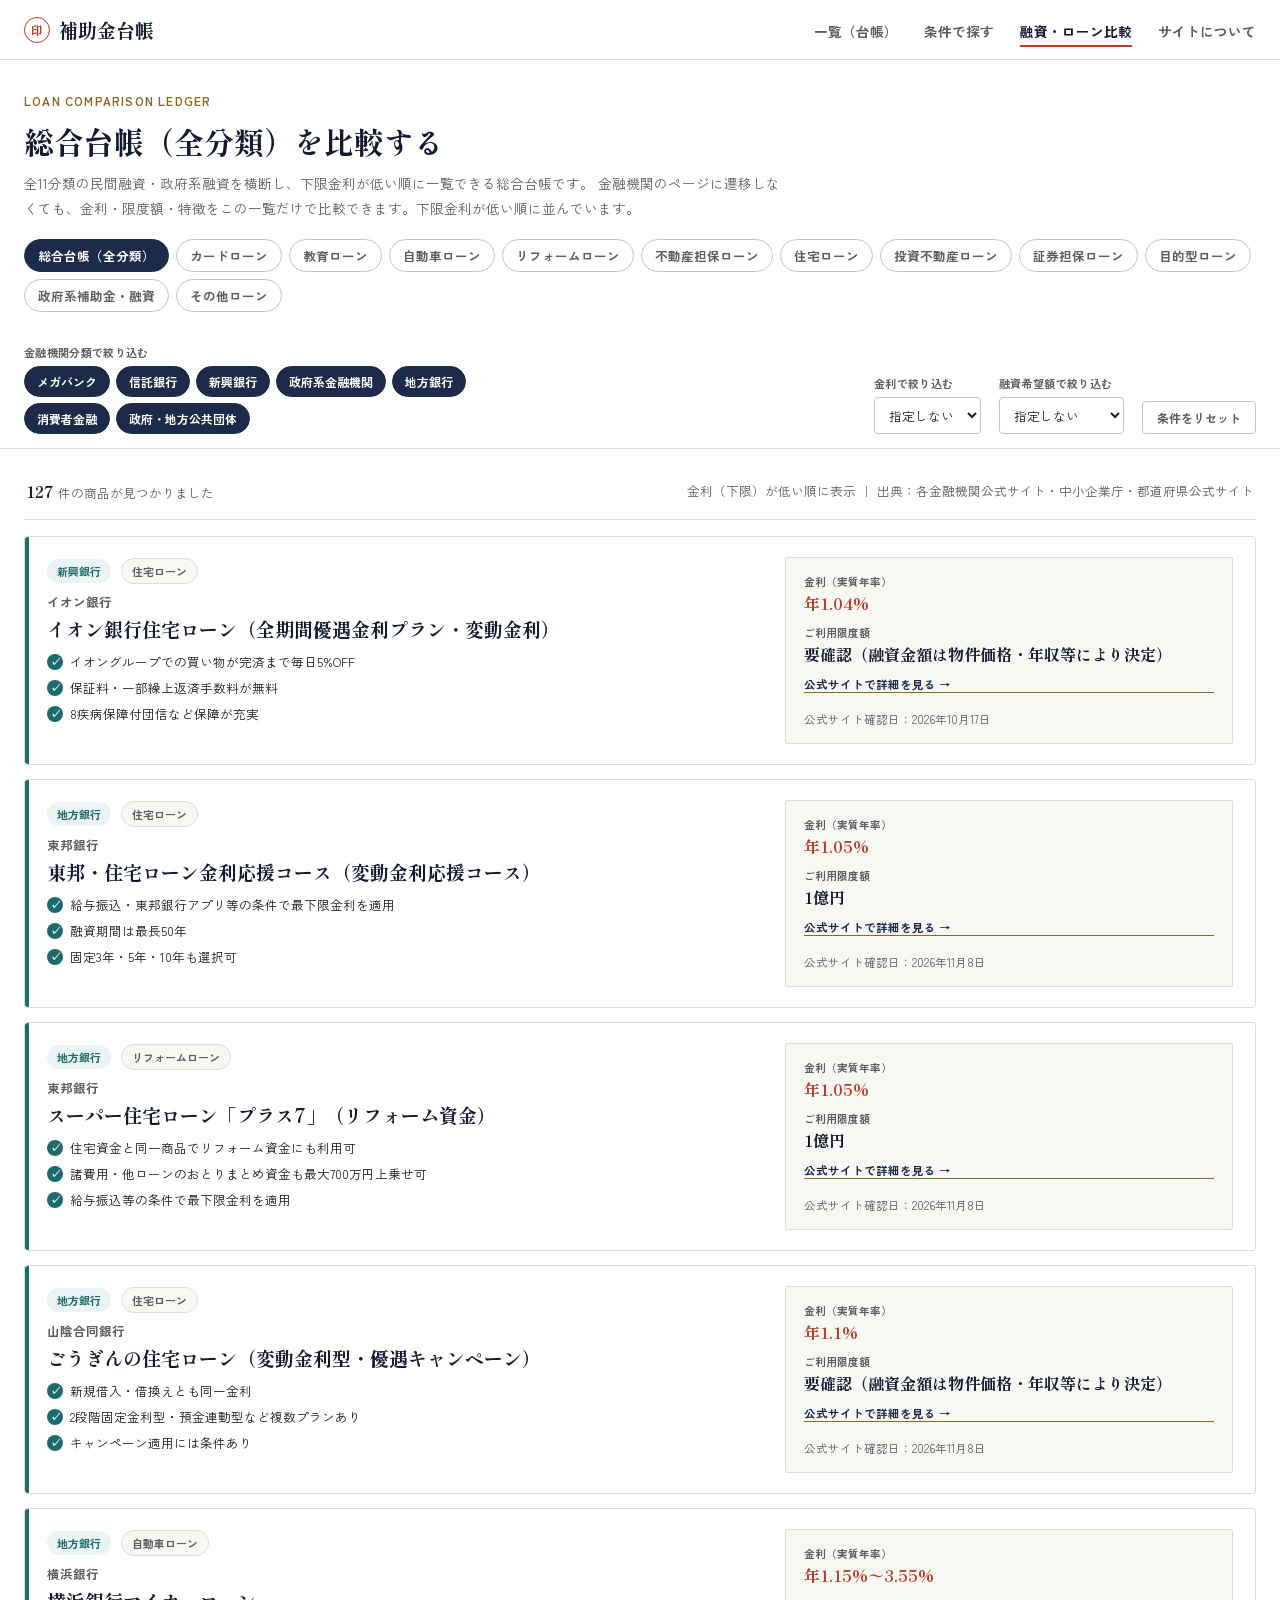
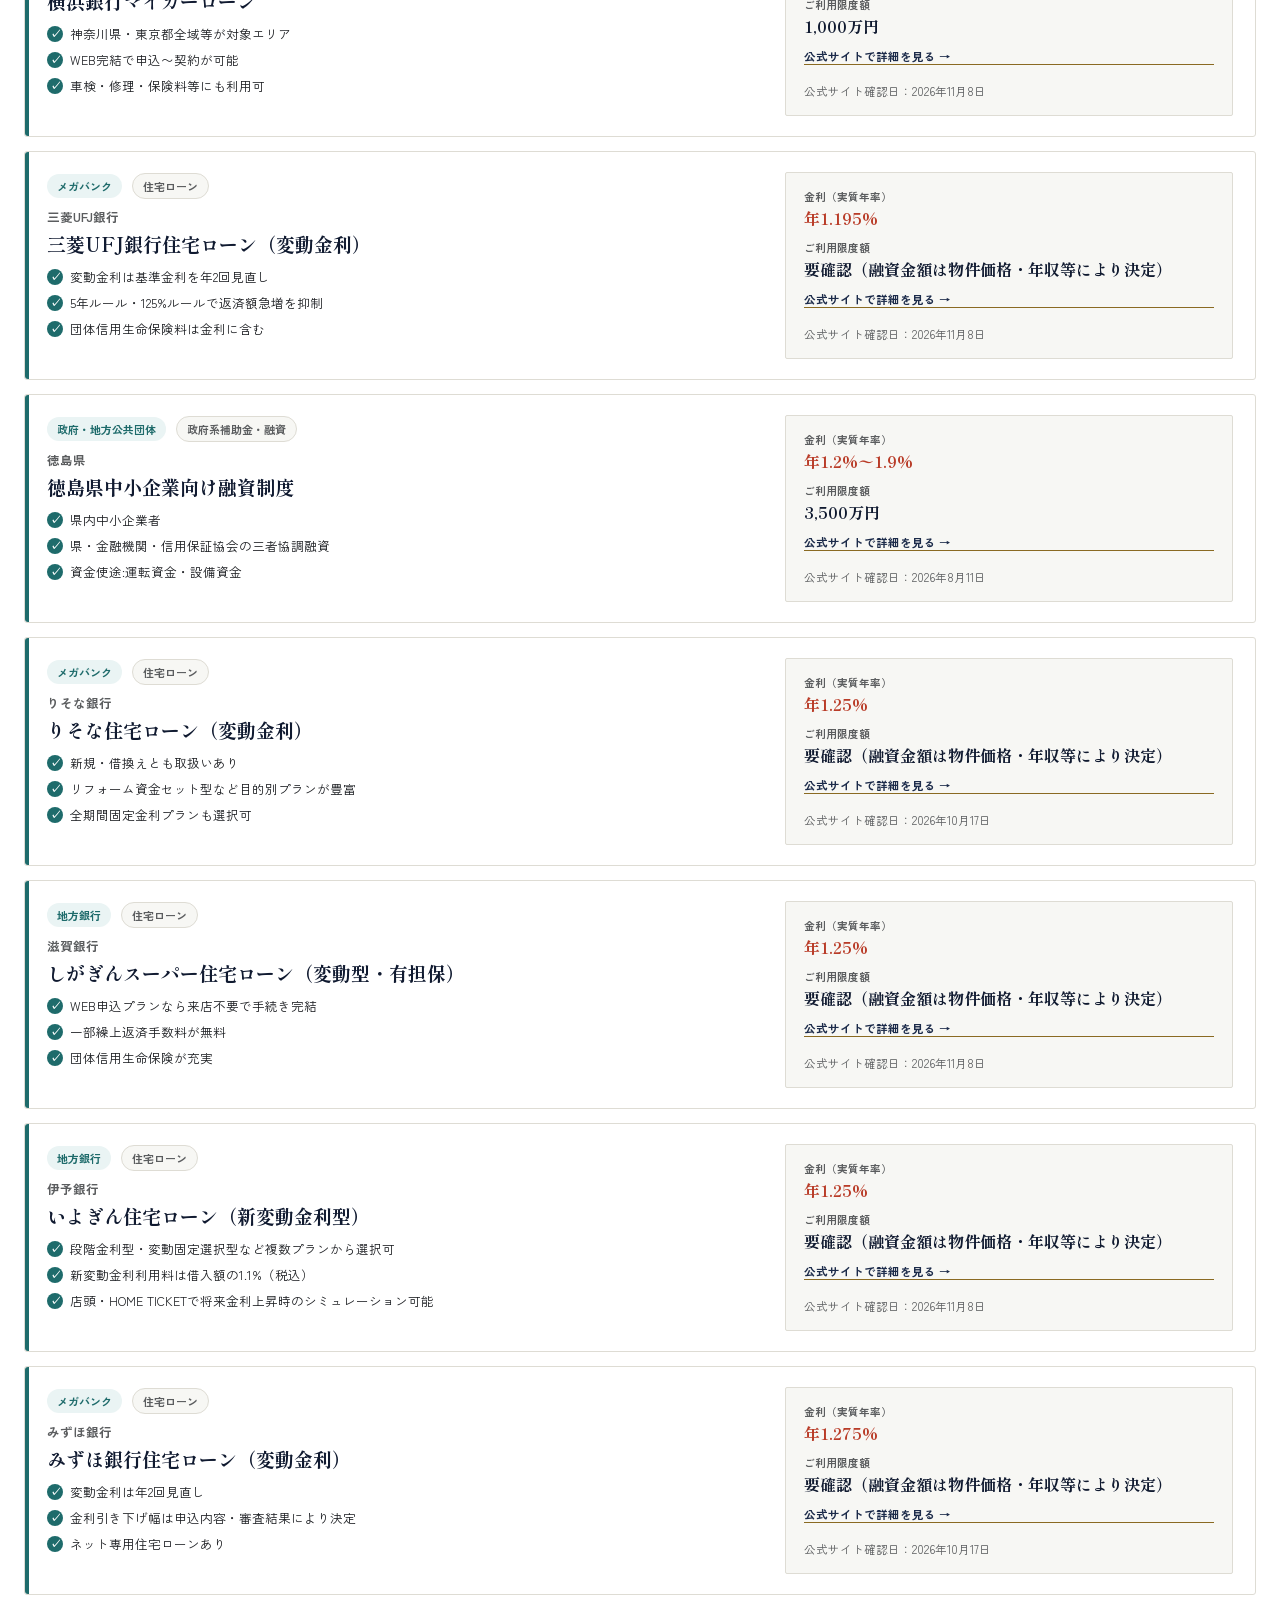
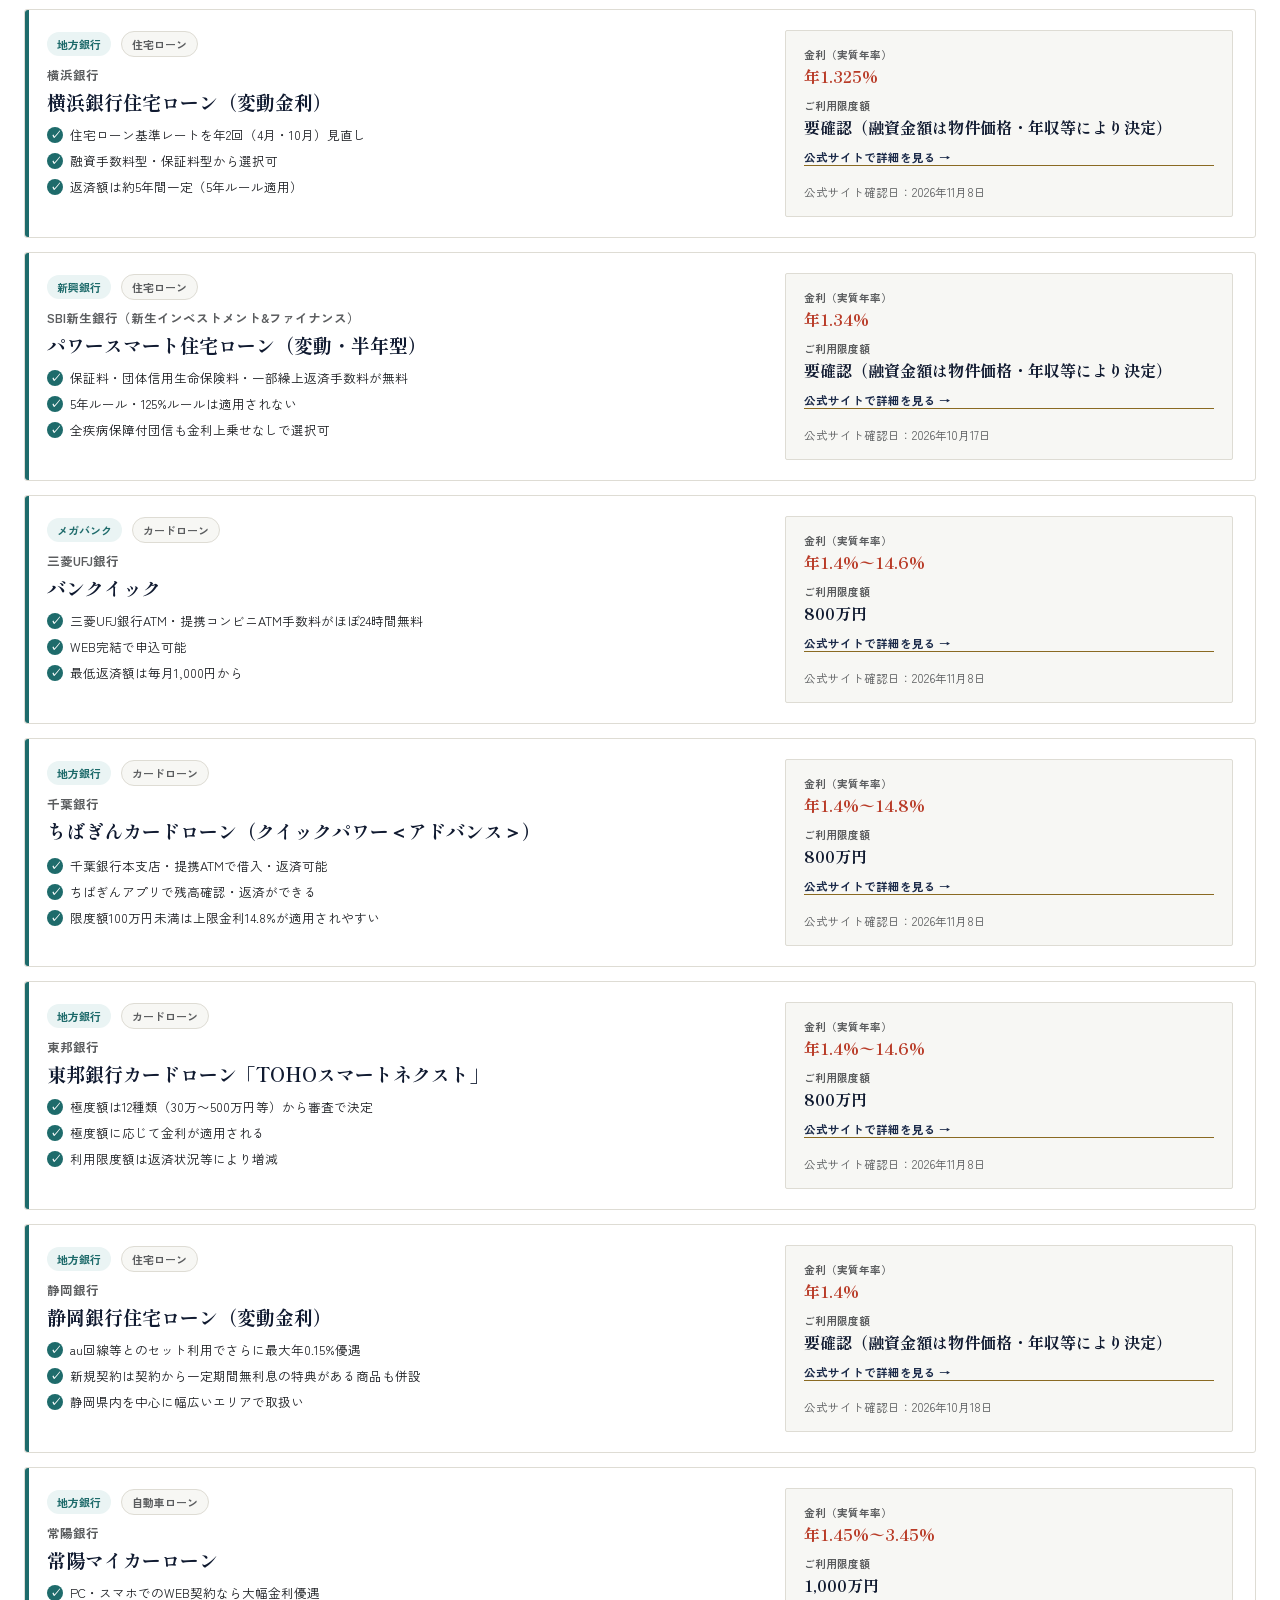
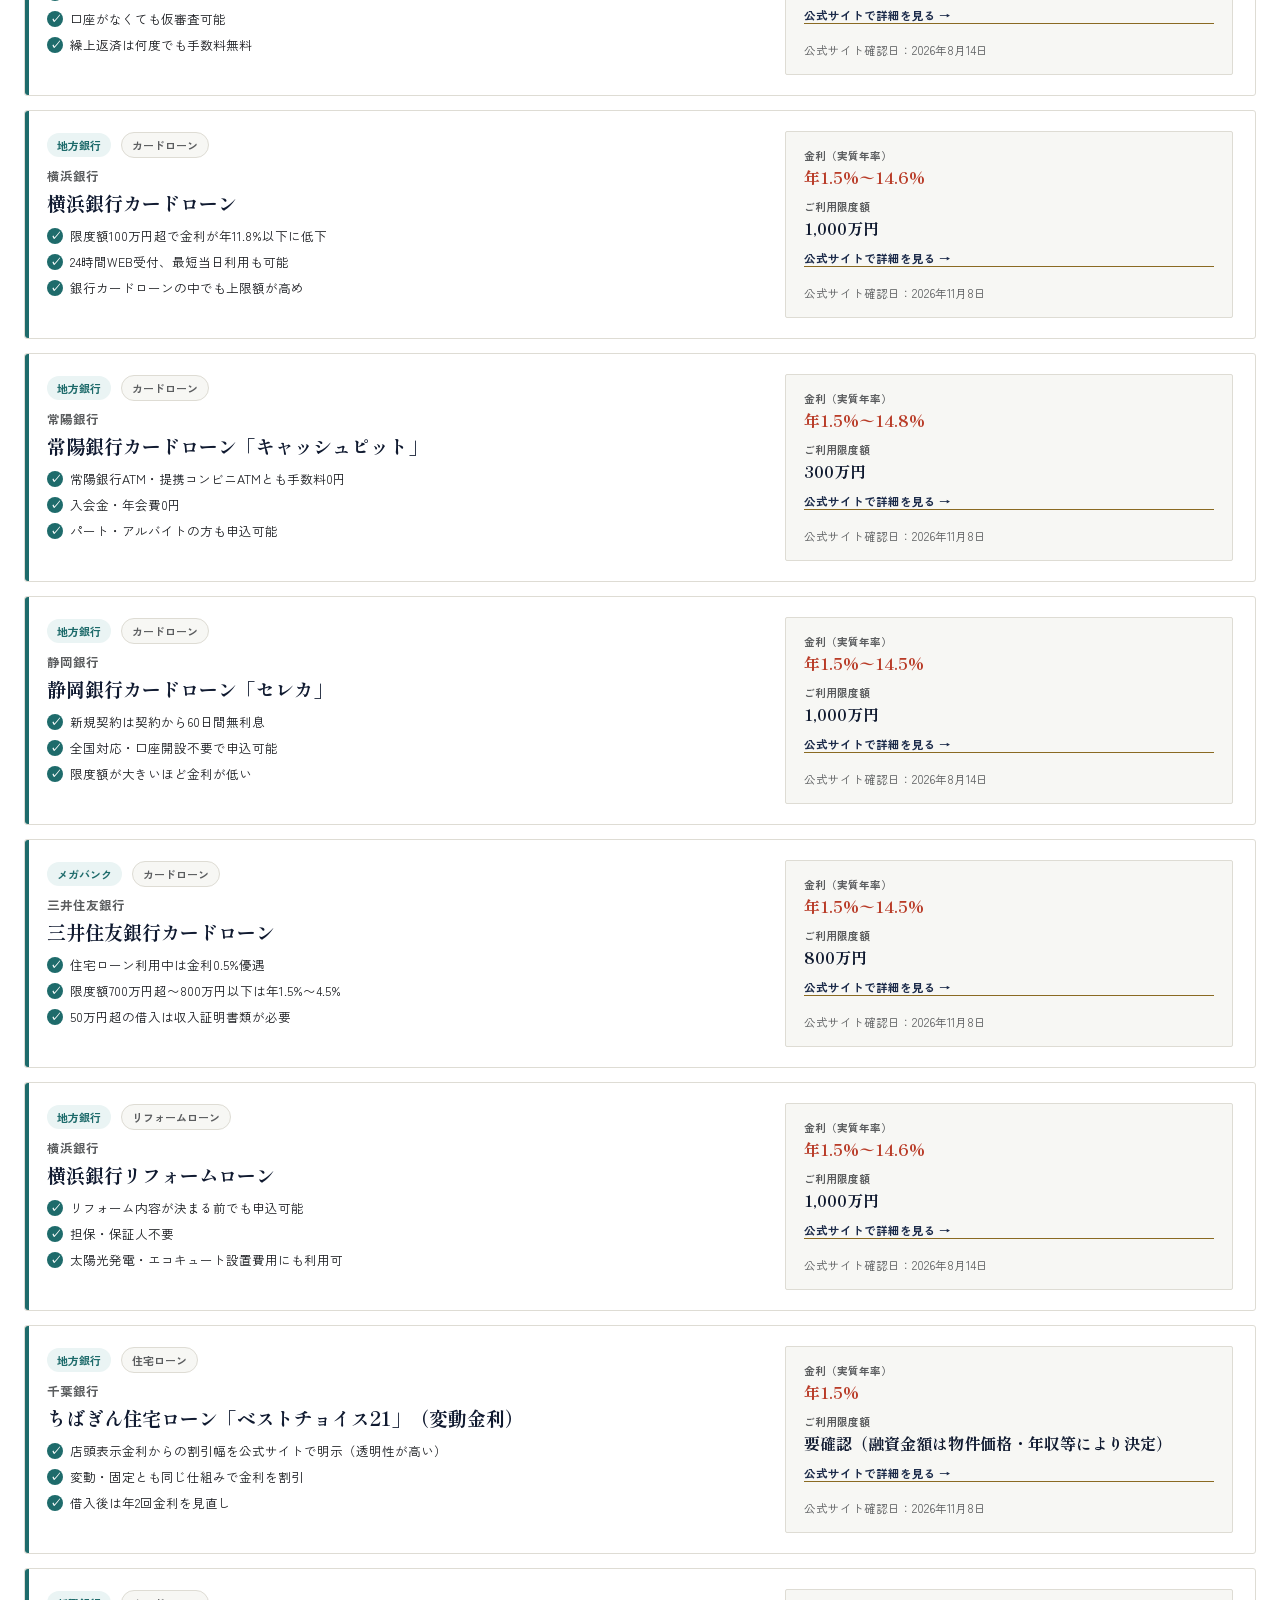
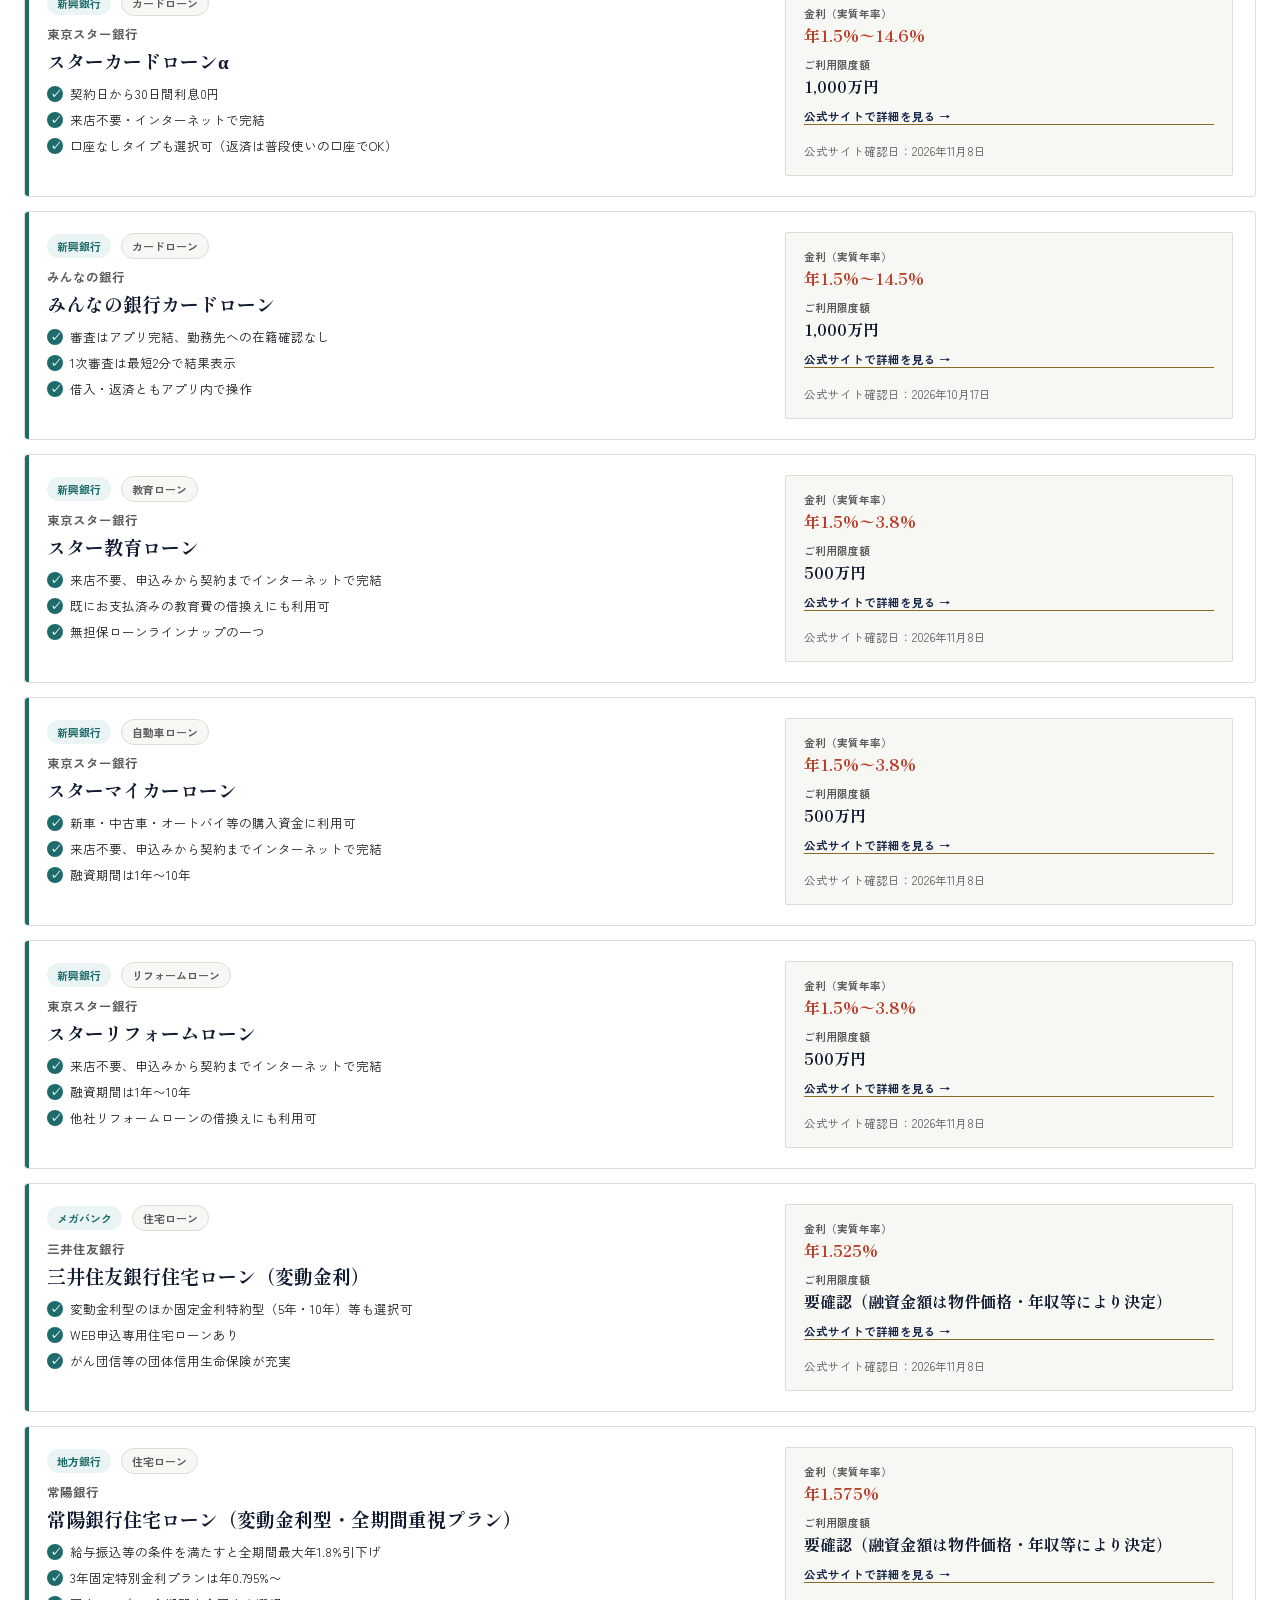
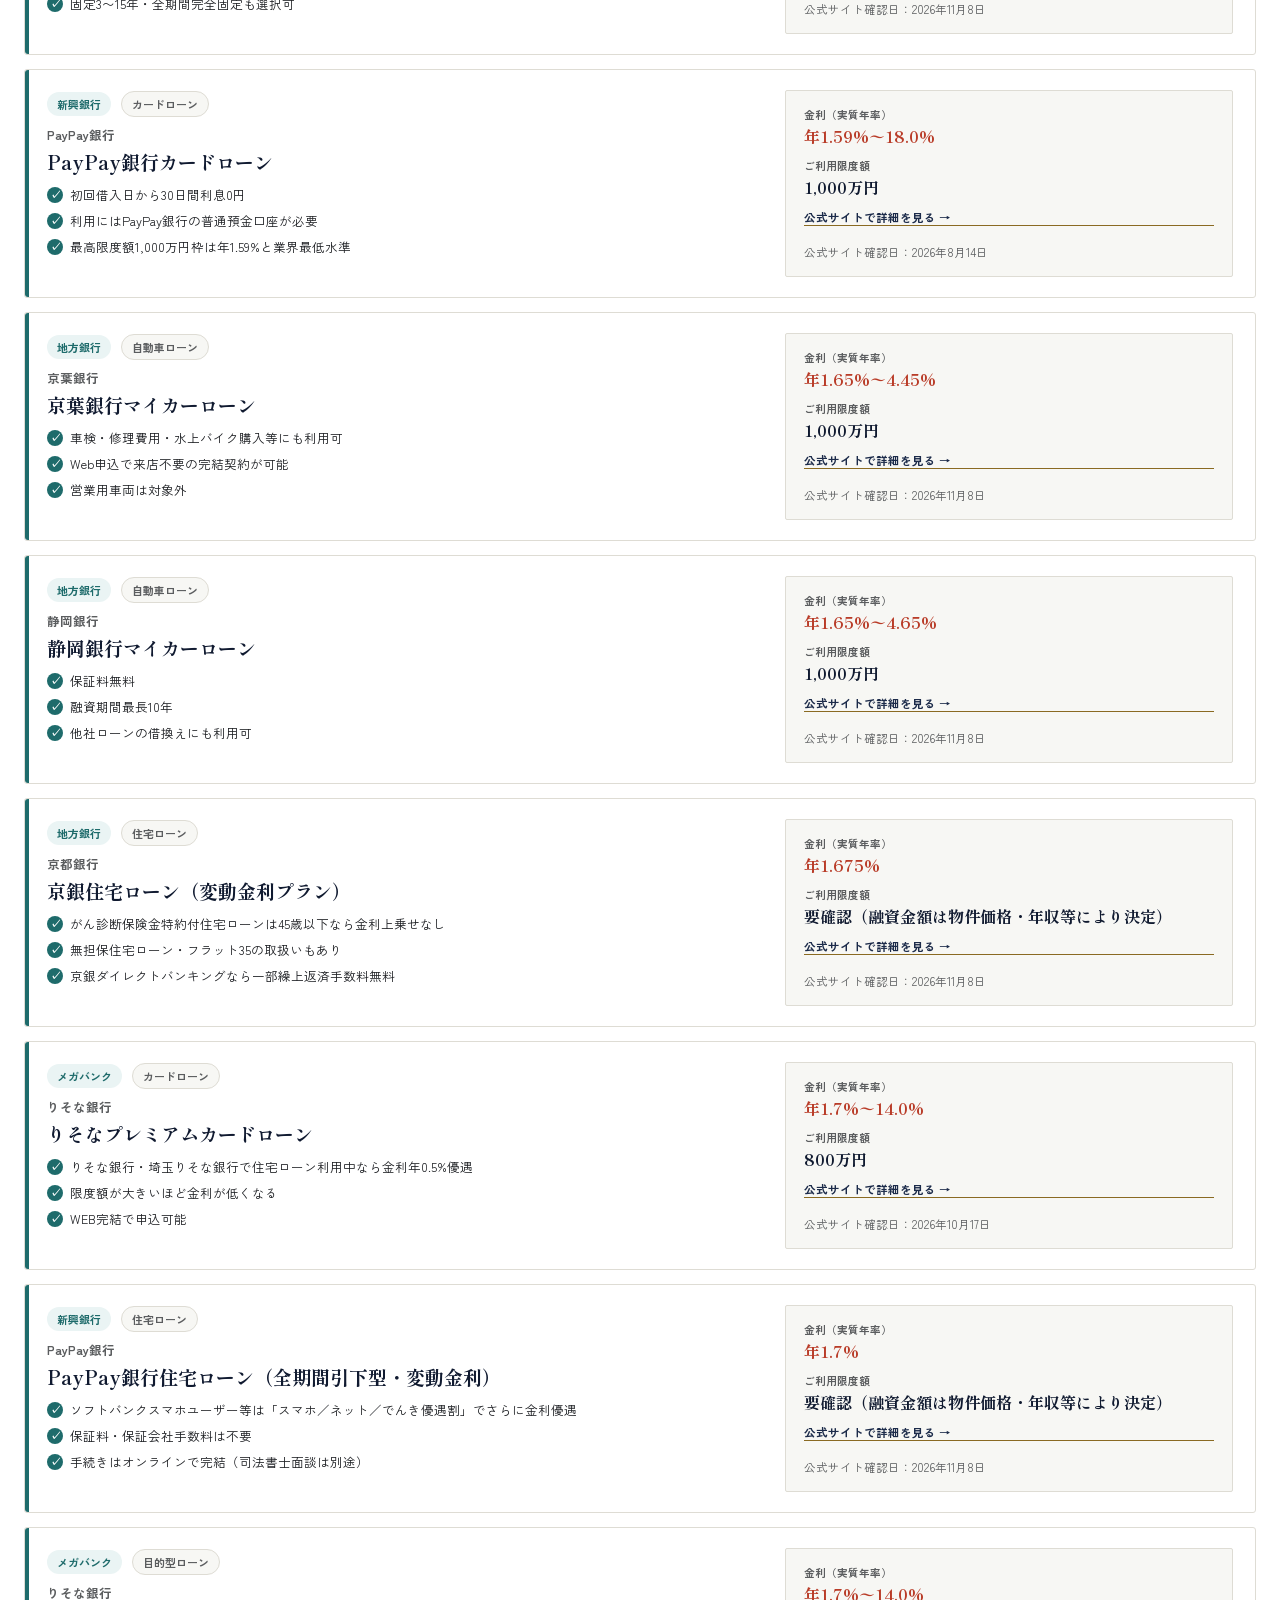
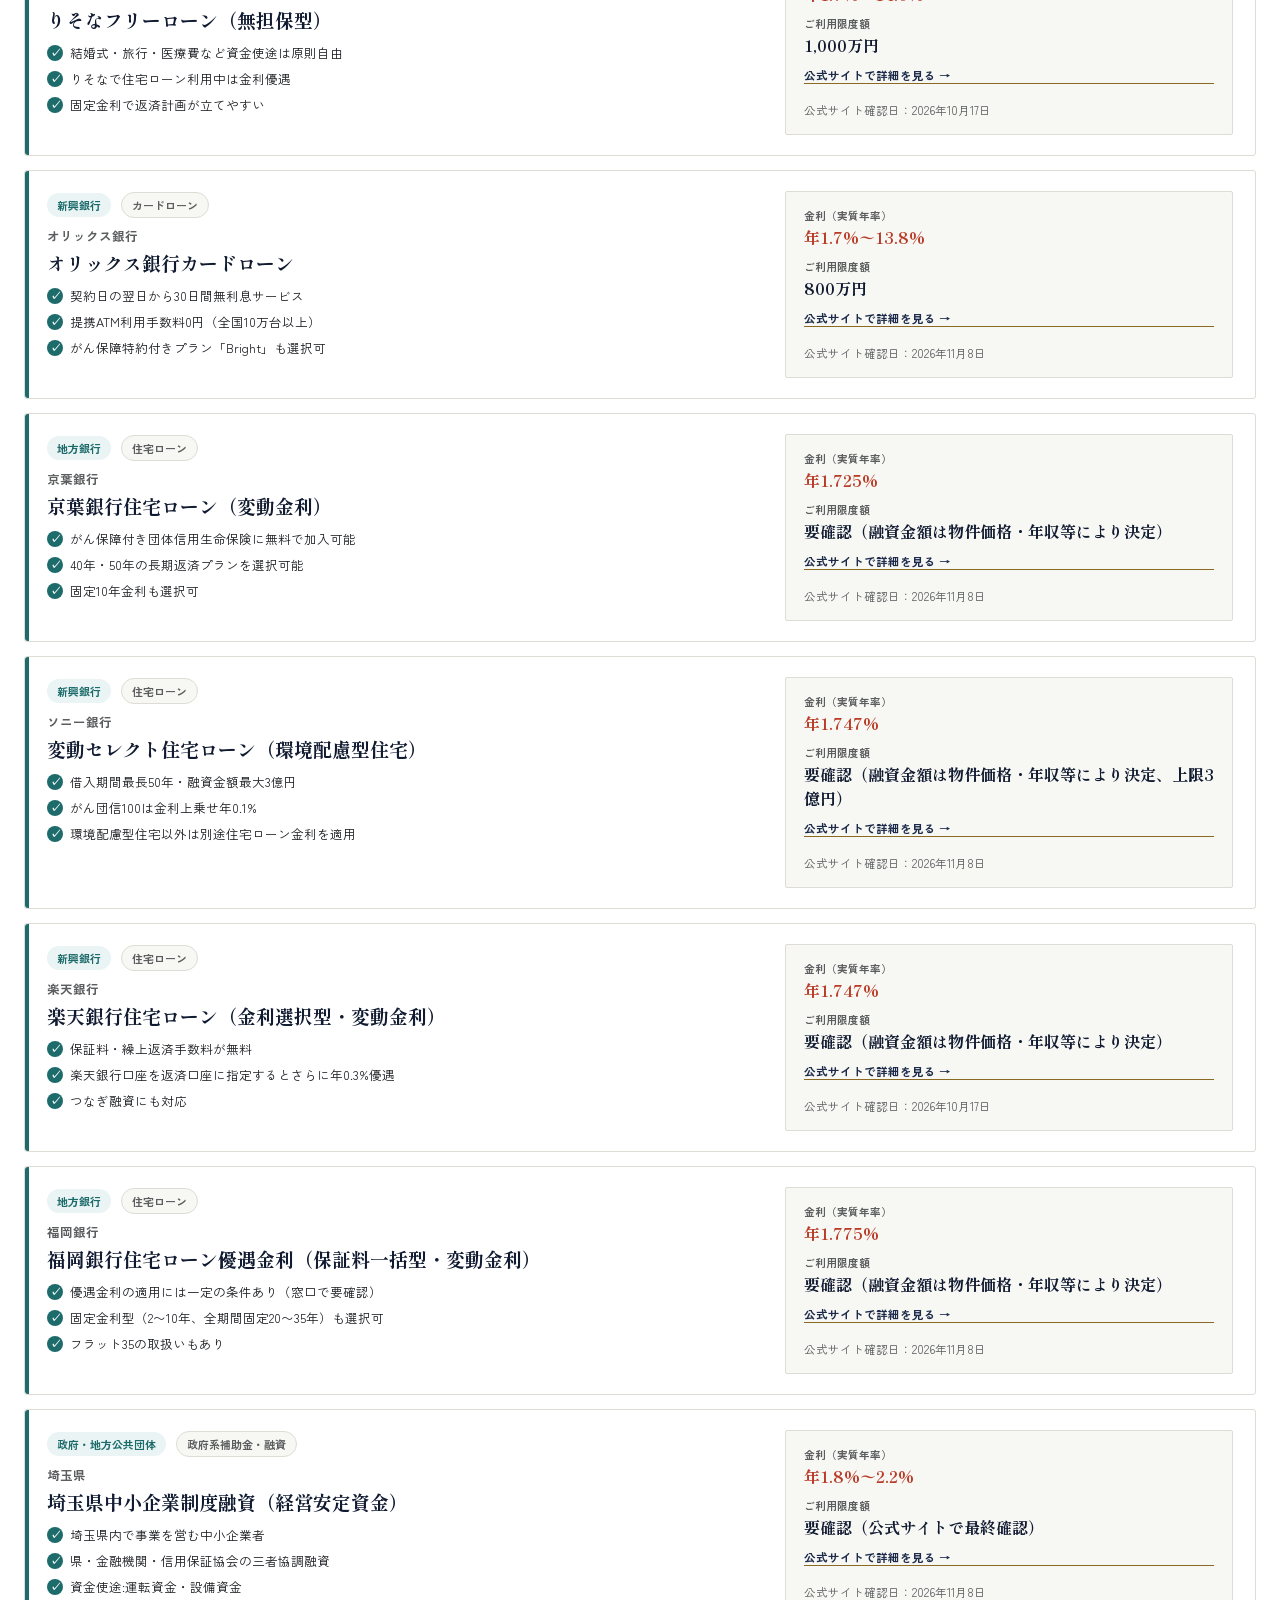
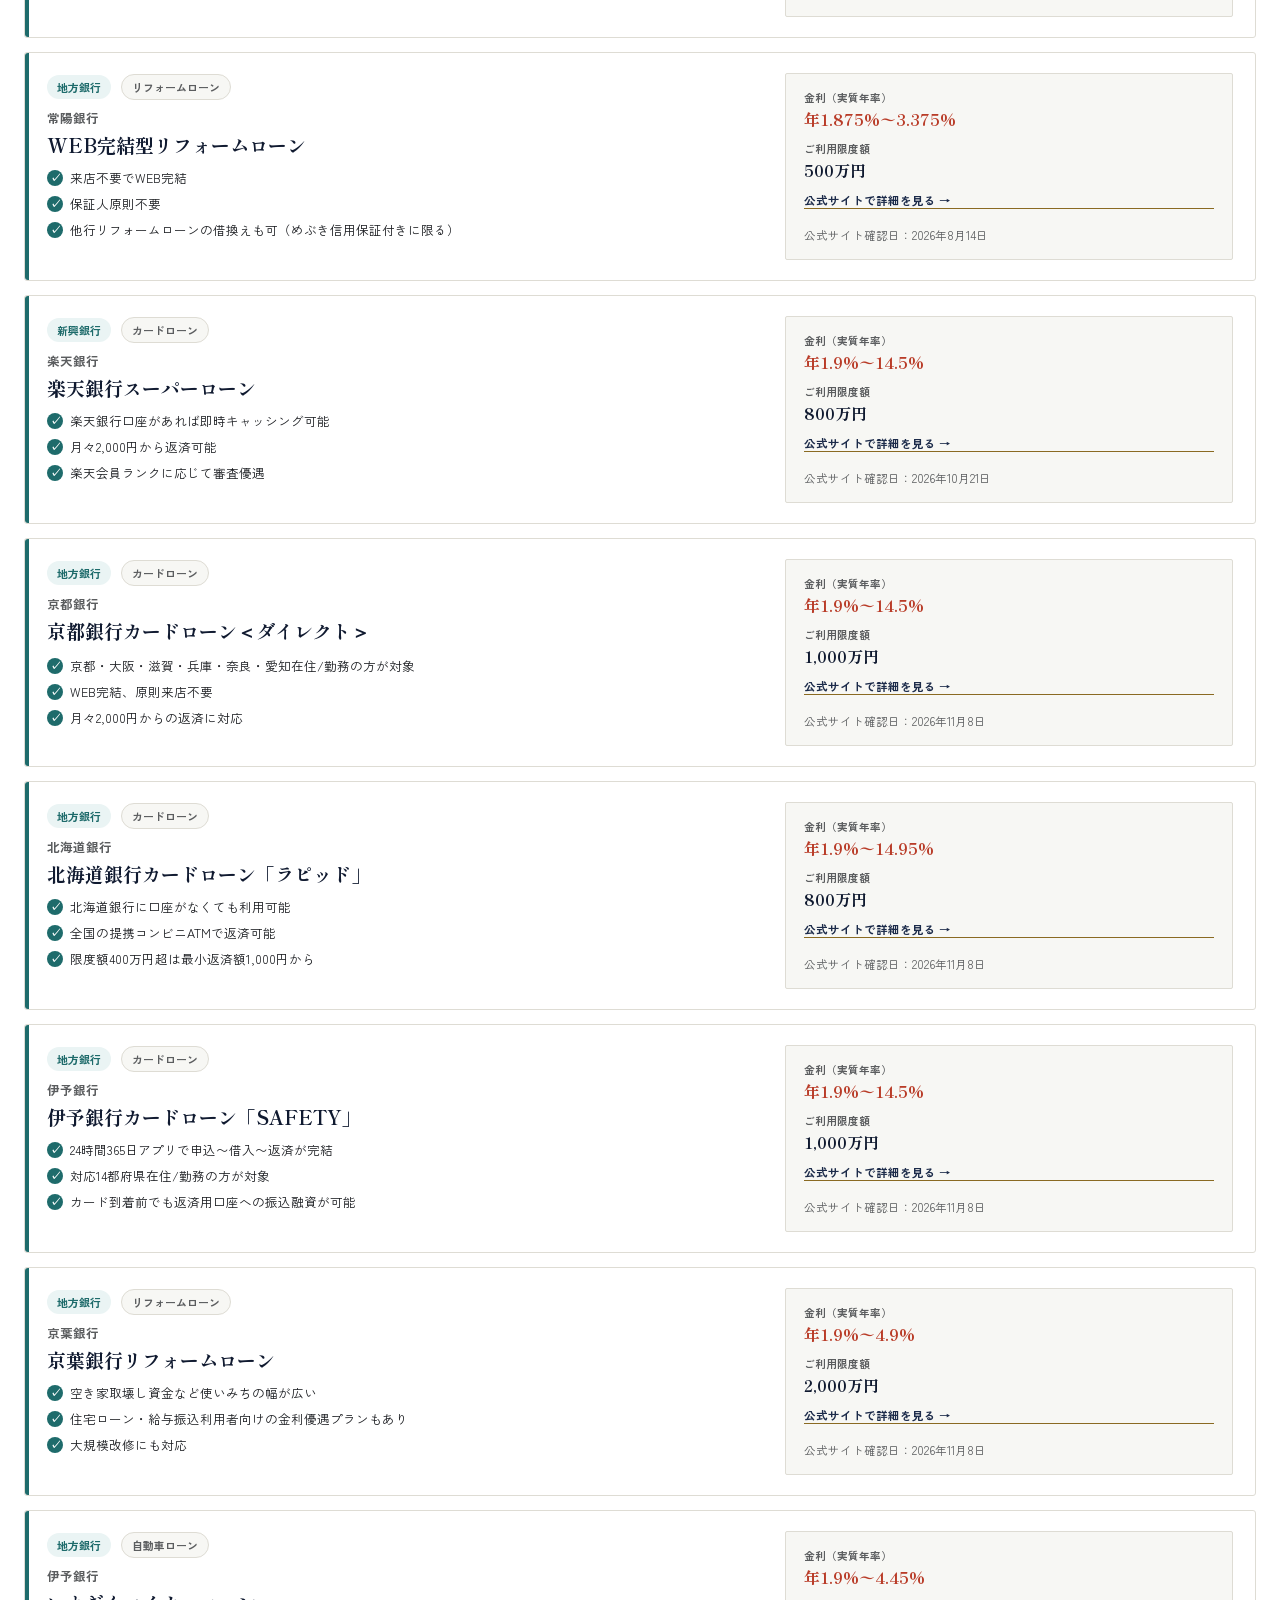
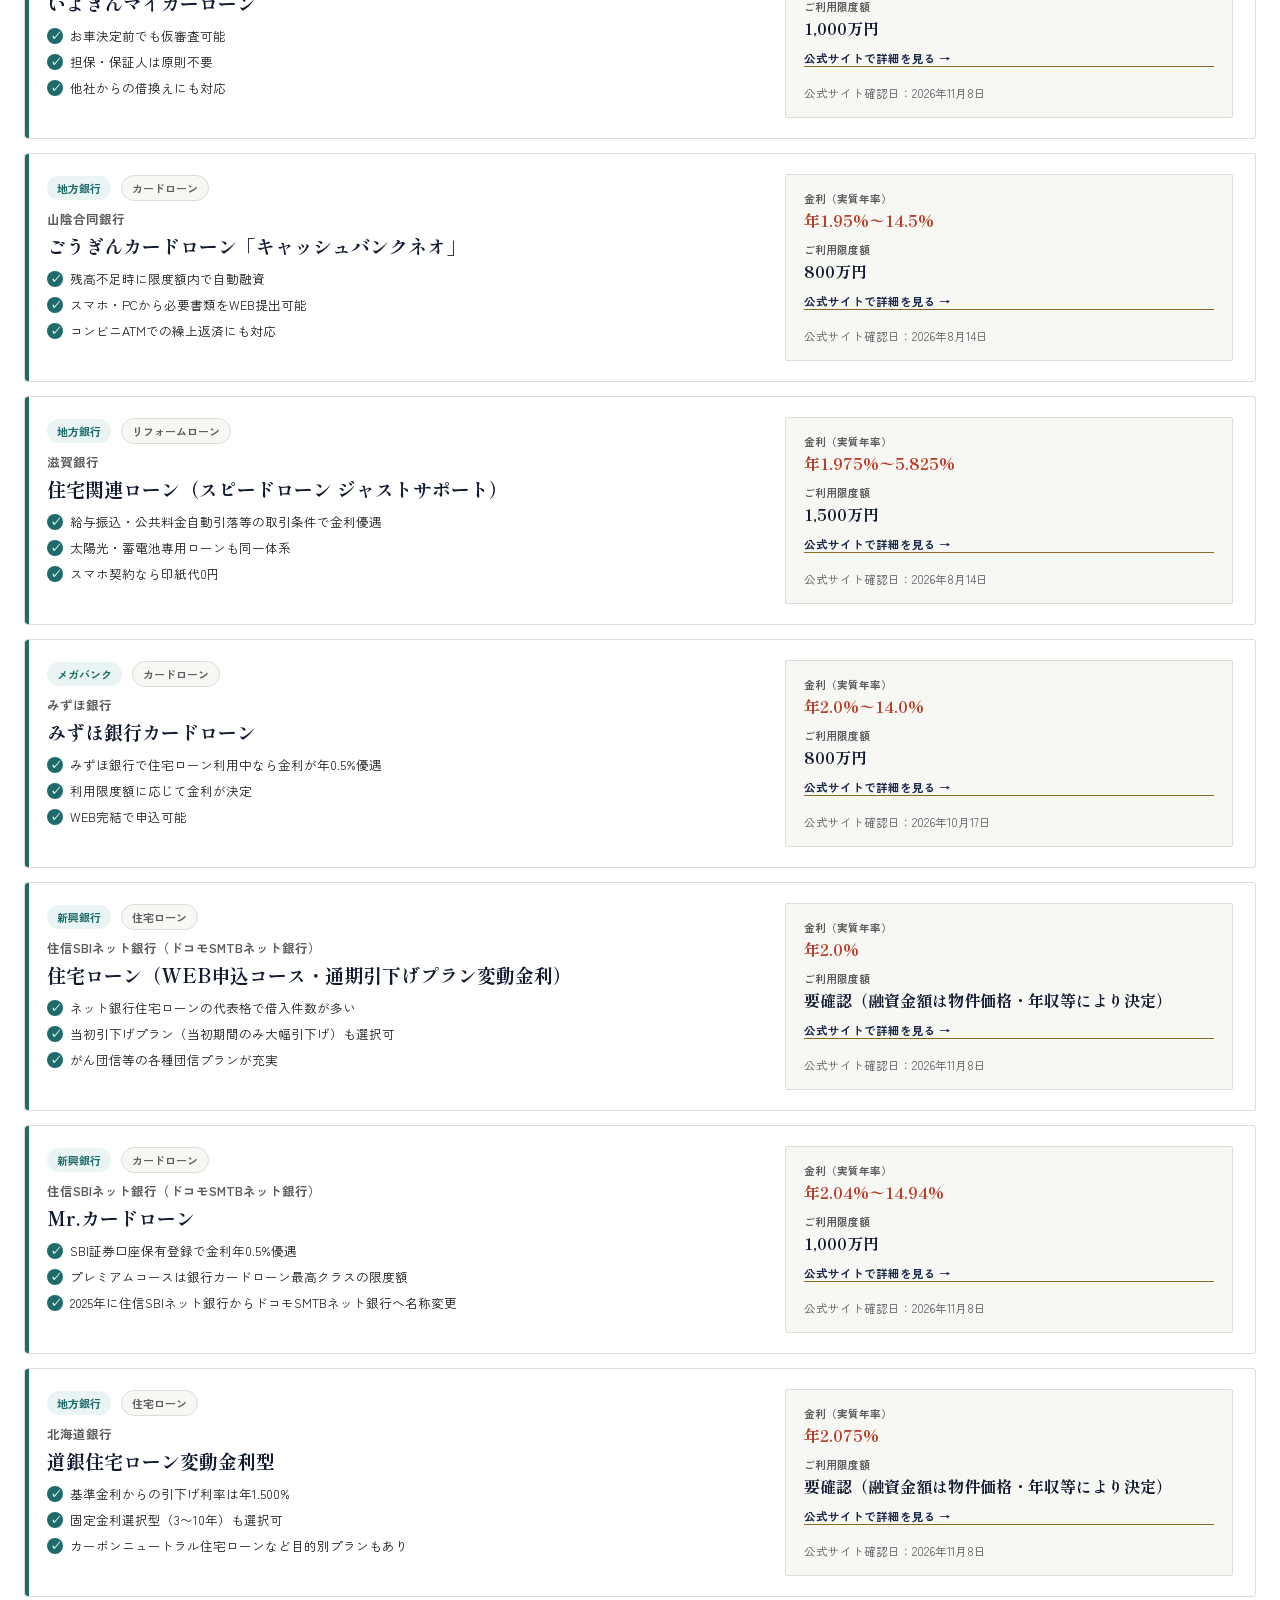
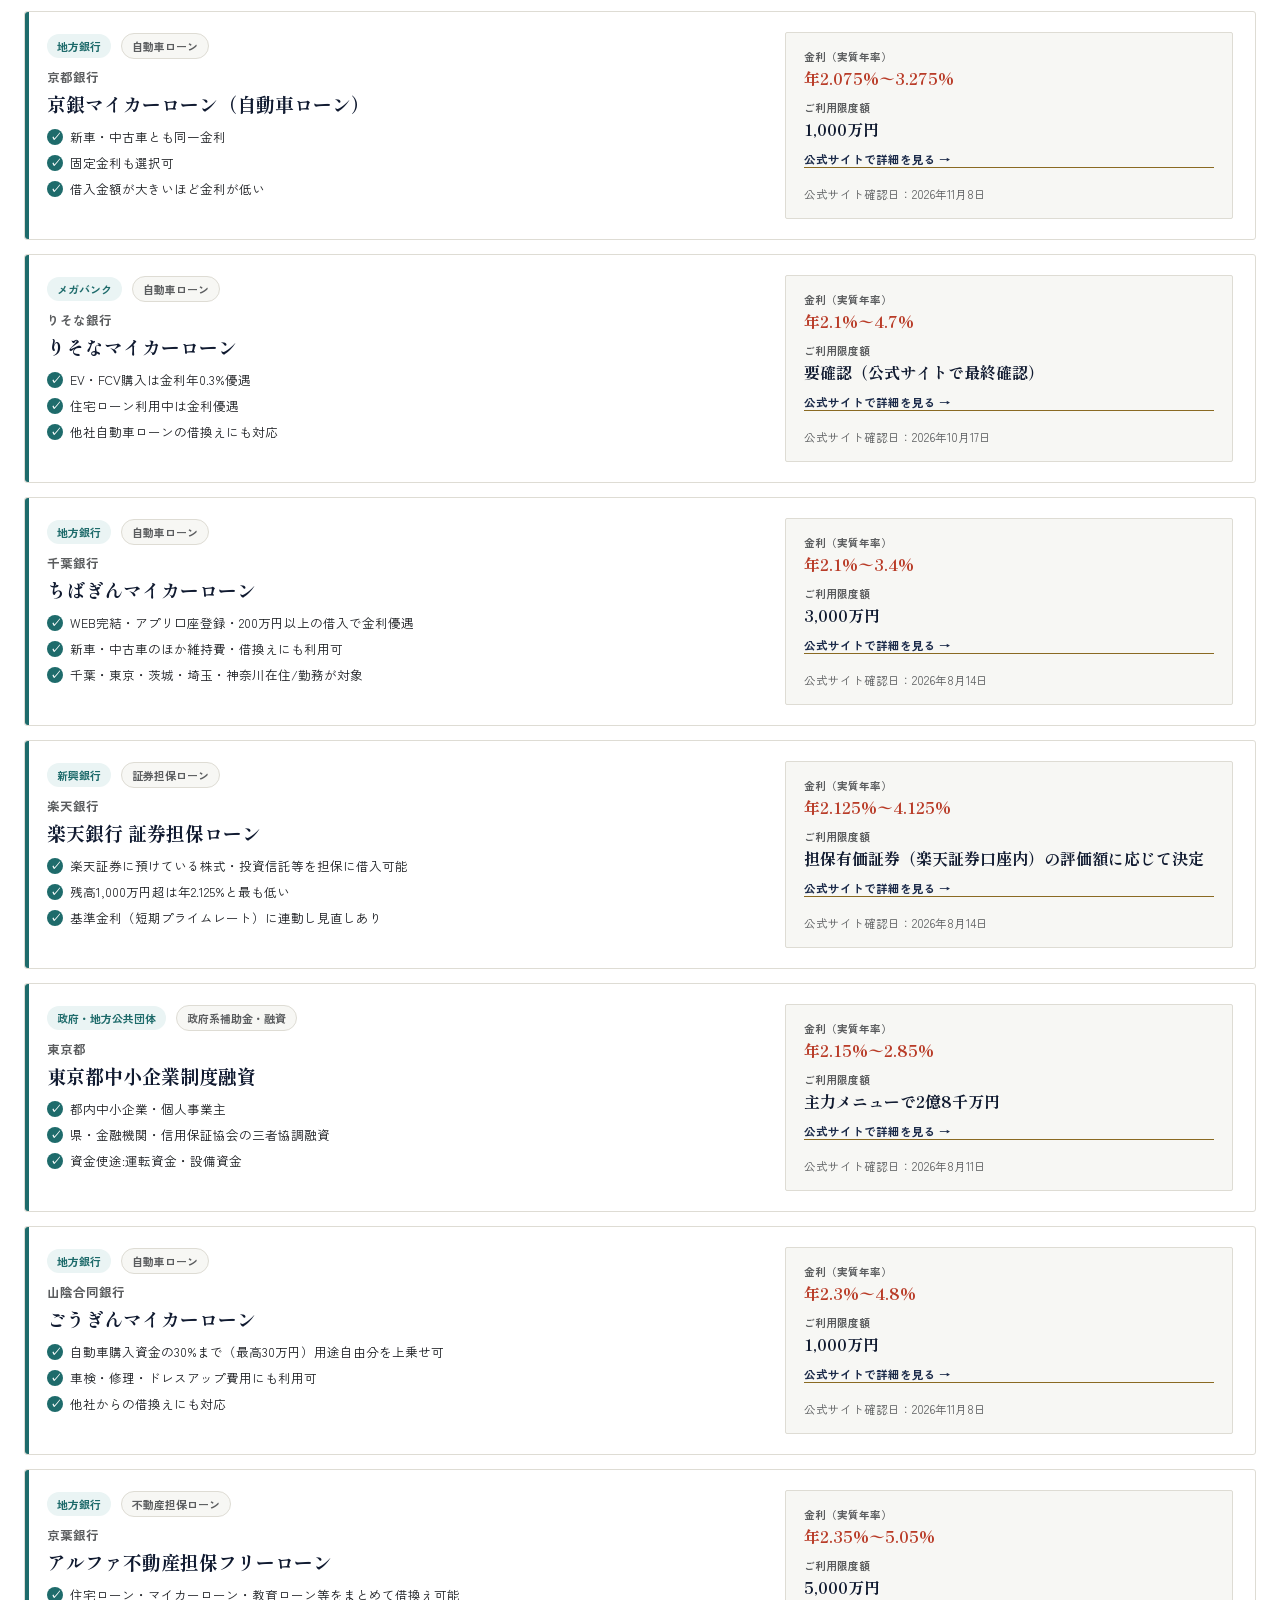
==== commit 356d5a7a: "自動更新: 2026-11-08 のクローリング結果" ====
--- a/docs/loans/index.html
+++ b/docs/loans/index.html
@@ -5237,7 +5237,7 @@
       <div class="figure-value">1億円</div>
     </div>
     <a class="detail-link" href="https://www.tohobank.co.jp/kinri/saikagen-kinri.html" target="_blank" rel="noopener">公式サイトで詳細を見る →</a>
-    <div class="checked-at">公式サイト確認日：2026年11月7日</div>
+    <div class="checked-at">公式サイト確認日：2026年11月8日</div>
   </div>
 </article>
 <article class="loan-card">
@@ -5260,7 +5260,7 @@
       <div class="figure-value">1億円</div>
     </div>
     <a class="detail-link" href="https://www.tohobank.co.jp/kinri/saikagen-kinri.html" target="_blank" rel="noopener">公式サイトで詳細を見る →</a>
-    <div class="checked-at">公式サイト確認日：2026年11月7日</div>
+    <div class="checked-at">公式サイト確認日：2026年11月8日</div>
   </div>
 </article>
 <article class="loan-card">
@@ -5283,7 +5283,7 @@
       <div class="figure-value">要確認（融資金額は物件価格・年収等により決定）</div>
     </div>
     <a class="detail-link" href="https://www.gogin.co.jp/rate/housing/index.html" target="_blank" rel="noopener">公式サイトで詳細を見る →</a>
-    <div class="checked-at">公式サイト確認日：2026年11月7日</div>
+    <div class="checked-at">公式サイト確認日：2026年11月8日</div>
   </div>
 </article>
 <article class="loan-card">
@@ -5306,7 +5306,7 @@
       <div class="figure-value">1,000万円</div>
     </div>
     <a class="detail-link" href="https://www.boy.co.jp/kojin/mycar-loan/index.html" target="_blank" rel="noopener">公式サイトで詳細を見る →</a>
-    <div class="checked-at">公式サイト確認日：2026年11月7日</div>
+    <div class="checked-at">公式サイト確認日：2026年11月8日</div>
   </div>
 </article>
 <article class="loan-card">
@@ -5329,7 +5329,7 @@
       <div class="figure-value">要確認（融資金額は物件価格・年収等により決定）</div>
     </div>
     <a class="detail-link" href="https://www.bk.mufg.jp/kariru/jutaku/yuuguu/index.html" target="_blank" rel="noopener">公式サイトで詳細を見る →</a>
-    <div class="checked-at">公式サイト確認日：2026年11月7日</div>
+    <div class="checked-at">公式サイト確認日：2026年11月8日</div>
   </div>
 </article>
 <article class="loan-card">
@@ -5398,7 +5398,7 @@
       <div class="figure-value">要確認（融資金額は物件価格・年収等により決定）</div>
     </div>
     <a class="detail-link" href="https://www.shigagin.com/rate/loan/" target="_blank" rel="noopener">公式サイトで詳細を見る →</a>
-    <div class="checked-at">公式サイト確認日：2026年11月7日</div>
+    <div class="checked-at">公式サイト確認日：2026年11月8日</div>
   </div>
 </article>
 <article class="loan-card">
@@ -5421,7 +5421,7 @@
       <div class="figure-value">要確認（融資金額は物件価格・年収等により決定）</div>
     </div>
     <a class="detail-link" href="https://www.iyobank.co.jp/kinri-gaikokukawasesoba-market/monthly/kojinloankinri.html" target="_blank" rel="noopener">公式サイトで詳細を見る →</a>
-    <div class="checked-at">公式サイト確認日：2026年11月7日</div>
+    <div class="checked-at">公式サイト確認日：2026年11月8日</div>
   </div>
 </article>
 <article class="loan-card">
@@ -5467,7 +5467,7 @@
       <div class="figure-value">要確認（融資金額は物件価格・年収等により決定）</div>
     </div>
     <a class="detail-link" href="https://www.boy.co.jp/kojin/jutaku-loan/shinchiku/index.html" target="_blank" rel="noopener">公式サイトで詳細を見る →</a>
-    <div class="checked-at">公式サイト確認日：2026年11月7日</div>
+    <div class="checked-at">公式サイト確認日：2026年11月8日</div>
   </div>
 </article>
 <article class="loan-card">
@@ -5513,7 +5513,7 @@
       <div class="figure-value">800万円</div>
     </div>
     <a class="detail-link" href="https://www.bk.mufg.jp/kariru/banquic/index.html" target="_blank" rel="noopener">公式サイトで詳細を見る →</a>
-    <div class="checked-at">公式サイト確認日：2026年11月7日</div>
+    <div class="checked-at">公式サイト確認日：2026年11月8日</div>
   </div>
 </article>
 <article class="loan-card">
@@ -5536,7 +5536,7 @@
       <div class="figure-value">800万円</div>
     </div>
     <a class="detail-link" href="https://www.chibabank.co.jp/kojin/services/loan/cardloan/cardloan_new" target="_blank" rel="noopener">公式サイトで詳細を見る →</a>
-    <div class="checked-at">公式サイト確認日：2026年11月7日</div>
+    <div class="checked-at">公式サイト確認日：2026年11月8日</div>
   </div>
 </article>
 <article class="loan-card">
@@ -5559,7 +5559,7 @@
       <div class="figure-value">800万円</div>
     </div>
     <a class="detail-link" href="https://www.tohobank.co.jp/kinri/loan.html" target="_blank" rel="noopener">公式サイトで詳細を見る →</a>
-    <div class="checked-at">公式サイト確認日：2026年11月7日</div>
+    <div class="checked-at">公式サイト確認日：2026年11月8日</div>
   </div>
 </article>
 <article class="loan-card">
@@ -5628,7 +5628,7 @@
       <div class="figure-value">1,000万円</div>
     </div>
     <a class="detail-link" href="https://www.boy.co.jp/kojin/card-loan/yokohama/index.html" target="_blank" rel="noopener">公式サイトで詳細を見る →</a>
-    <div class="checked-at">公式サイト確認日：2026年11月7日</div>
+    <div class="checked-at">公式サイト確認日：2026年11月8日</div>
   </div>
 </article>
 <article class="loan-card">
@@ -5651,7 +5651,7 @@
       <div class="figure-value">300万円</div>
     </div>
     <a class="detail-link" href="https://www.joyobank.co.jp/personal/loan/cashpit/" target="_blank" rel="noopener">公式サイトで詳細を見る →</a>
-    <div class="checked-at">公式サイト確認日：2026年11月7日</div>
+    <div class="checked-at">公式サイト確認日：2026年11月8日</div>
   </div>
 </article>
 <article class="loan-card">
@@ -5697,7 +5697,7 @@
       <div class="figure-value">800万円</div>
     </div>
     <a class="detail-link" href="https://www.smbc.co.jp/kojin/cardloan/details/kinri/" target="_blank" rel="noopener">公式サイトで詳細を見る →</a>
-    <div class="checked-at">公式サイト確認日：2026年11月7日</div>
+    <div class="checked-at">公式サイト確認日：2026年11月8日</div>
   </div>
 </article>
 <article class="loan-card">
@@ -5743,7 +5743,7 @@
       <div class="figure-value">要確認（融資金額は物件価格・年収等により決定）</div>
     </div>
     <a class="detail-link" href="https://www.chibabank.co.jp/kojin/loan/housing/plan/select/plan02.html" target="_blank" rel="noopener">公式サイトで詳細を見る →</a>
-    <div class="checked-at">公式サイト確認日：2026年11月7日</div>
+    <div class="checked-at">公式サイト確認日：2026年11月8日</div>
   </div>
 </article>
 <article class="loan-card">
@@ -5766,7 +5766,7 @@
       <div class="figure-value">1,000万円</div>
     </div>
     <a class="detail-link" href="https://www.tokyostarbank.co.jp/products/loan/cardloan/" target="_blank" rel="noopener">公式サイトで詳細を見る →</a>
-    <div class="checked-at">公式サイト確認日：2026年11月7日</div>
+    <div class="checked-at">公式サイト確認日：2026年11月8日</div>
   </div>
 </article>
 <article class="loan-card">
@@ -5812,7 +5812,7 @@
       <div class="figure-value">500万円</div>
     </div>
     <a class="detail-link" href="https://www.tokyostarbank.co.jp/products/loan/unsecured/education/" target="_blank" rel="noopener">公式サイトで詳細を見る →</a>
-    <div class="checked-at">公式サイト確認日：2026年11月7日</div>
+    <div class="checked-at">公式サイト確認日：2026年11月8日</div>
   </div>
 </article>
 <article class="loan-card">
@@ -5835,7 +5835,7 @@
       <div class="figure-value">500万円</div>
     </div>
     <a class="detail-link" href="https://www.tokyostarbank.co.jp/products/loan/unsecured/mycar/" target="_blank" rel="noopener">公式サイトで詳細を見る →</a>
-    <div class="checked-at">公式サイト確認日：2026年11月7日</div>
+    <div class="checked-at">公式サイト確認日：2026年11月8日</div>
   </div>
 </article>
 <article class="loan-card">
@@ -5858,7 +5858,7 @@
       <div class="figure-value">500万円</div>
     </div>
     <a class="detail-link" href="https://www.tokyostarbank.co.jp/products/loan/unsecured/reform/" target="_blank" rel="noopener">公式サイトで詳細を見る →</a>
-    <div class="checked-at">公式サイト確認日：2026年11月7日</div>
+    <div class="checked-at">公式サイト確認日：2026年11月8日</div>
   </div>
 </article>
 <article class="loan-card">
@@ -5881,7 +5881,7 @@
       <div class="figure-value">要確認（融資金額は物件価格・年収等により決定）</div>
     </div>
     <a class="detail-link" href="https://www.smbc.co.jp/kojin/jutaku_loan/kinri/" target="_blank" rel="noopener">公式サイトで詳細を見る →</a>
-    <div class="checked-at">公式サイト確認日：2026年11月7日</div>
+    <div class="checked-at">公式サイト確認日：2026年11月8日</div>
   </div>
 </article>
 <article class="loan-card">
@@ -5904,7 +5904,7 @@
       <div class="figure-value">要確認（融資金額は物件価格・年収等により決定）</div>
     </div>
     <a class="detail-link" href="https://www.joyobank.co.jp/personal/loan/jutaku/kinri/" target="_blank" rel="noopener">公式サイトで詳細を見る →</a>
-    <div class="checked-at">公式サイト確認日：2026年11月7日</div>
+    <div class="checked-at">公式サイト確認日：2026年11月8日</div>
   </div>
 </article>
 <article class="loan-card">
@@ -5950,7 +5950,7 @@
       <div class="figure-value">1,000万円</div>
     </div>
     <a class="detail-link" href="https://www.keiyobank.co.jp/individual/loan/my_car/" target="_blank" rel="noopener">公式サイトで詳細を見る →</a>
-    <div class="checked-at">公式サイト確認日：2026年11月7日</div>
+    <div class="checked-at">公式サイト確認日：2026年11月8日</div>
   </div>
 </article>
 <article class="loan-card">
@@ -5973,7 +5973,7 @@
       <div class="figure-value">1,000万円</div>
     </div>
     <a class="detail-link" href="https://www.shizuokabank.co.jp/personal/loan/mycar/" target="_blank" rel="noopener">公式サイトで詳細を見る →</a>
-    <div class="checked-at">公式サイト確認日：2026年11月7日</div>
+    <div class="checked-at">公式サイト確認日：2026年11月8日</div>
   </div>
 </article>
 <article class="loan-card">
@@ -5996,7 +5996,7 @@
       <div class="figure-value">要確認（融資金額は物件価格・年収等により決定）</div>
     </div>
     <a class="detail-link" href="https://www.kyotobank.co.jp/kojin/campaign/kinriplan/" target="_blank" rel="noopener">公式サイトで詳細を見る →</a>
-    <div class="checked-at">公式サイト確認日：2026年11月7日</div>
+    <div class="checked-at">公式サイト確認日：2026年11月8日</div>
   </div>
 </article>
 <article class="loan-card">
@@ -6042,7 +6042,7 @@
       <div class="figure-value">要確認（融資金額は物件価格・年収等により決定）</div>
     </div>
     <a class="detail-link" href="https://www.paypay-bank.co.jp/mortgage/interest/index.html" target="_blank" rel="noopener">公式サイトで詳細を見る →</a>
-    <div class="checked-at">公式サイト確認日：2026年11月7日</div>
+    <div class="checked-at">公式サイト確認日：2026年11月8日</div>
   </div>
 </article>
 <article class="loan-card">
@@ -6088,7 +6088,7 @@
       <div class="figure-value">800万円</div>
     </div>
     <a class="detail-link" href="https://www.orixbank.co.jp/personal/cardloan/" target="_blank" rel="noopener">公式サイトで詳細を見る →</a>
-    <div class="checked-at">公式サイト確認日：2026年11月7日</div>
+    <div class="checked-at">公式サイト確認日：2026年11月8日</div>
   </div>
 </article>
 <article class="loan-card">
@@ -6111,7 +6111,7 @@
       <div class="figure-value">要確認（融資金額は物件価格・年収等により決定）</div>
     </div>
     <a class="detail-link" href="https://www.keiyobank.co.jp/individual/loan/housing/" target="_blank" rel="noopener">公式サイトで詳細を見る →</a>
-    <div class="checked-at">公式サイト確認日：2026年11月7日</div>
+    <div class="checked-at">公式サイト確認日：2026年11月8日</div>
   </div>
 </article>
 <article class="loan-card">
@@ -6134,7 +6134,7 @@
       <div class="figure-value">要確認（融資金額は物件価格・年収等により決定、上限3億円）</div>
     </div>
     <a class="detail-link" href="https://sonybank.jp/products/hl/" target="_blank" rel="noopener">公式サイトで詳細を見る →</a>
-    <div class="checked-at">公式サイト確認日：2026年11月7日</div>
+    <div class="checked-at">公式サイト確認日：2026年11月8日</div>
   </div>
 </article>
 <article class="loan-card">
@@ -6180,7 +6180,7 @@
       <div class="figure-value">要確認（融資金額は物件価格・年収等により決定）</div>
     </div>
     <a class="detail-link" href="https://www.fukuokabank.co.jp/price/loaninterest/" target="_blank" rel="noopener">公式サイトで詳細を見る →</a>
-    <div class="checked-at">公式サイト確認日：2026年11月7日</div>
+    <div class="checked-at">公式サイト確認日：2026年11月8日</div>
   </div>
 </article>
 <article class="loan-card">
@@ -6203,7 +6203,7 @@
       <div class="figure-value">要確認（公式サイトで最終確認）</div>
     </div>
     <a class="detail-link" href="https://www.pref.saitama.lg.jp/a0805/seidoyushi/" target="_blank" rel="noopener">公式サイトで詳細を見る →</a>
-    <div class="checked-at">公式サイト確認日：2026年11月7日</div>
+    <div class="checked-at">公式サイト確認日：2026年11月8日</div>
   </div>
 </article>
 <article class="loan-card">
@@ -6272,7 +6272,7 @@
       <div class="figure-value">1,000万円</div>
     </div>
     <a class="detail-link" href="https://www.kyotobank.co.jp/kojin/loan/card/" target="_blank" rel="noopener">公式サイトで詳細を見る →</a>
-    <div class="checked-at">公式サイト確認日：2026年11月7日</div>
+    <div class="checked-at">公式サイト確認日：2026年11月8日</div>
   </div>
 </article>
 <article class="loan-card">
@@ -6295,7 +6295,7 @@
       <div class="figure-value">800万円</div>
     </div>
     <a class="detail-link" href="https://www.hokkaidobank.co.jp/loan/lineup/rapid.html" target="_blank" rel="noopener">公式サイトで詳細を見る →</a>
-    <div class="checked-at">公式サイト確認日：2026年11月7日</div>
+    <div class="checked-at">公式サイト確認日：2026年11月8日</div>
   </div>
 </article>
 <article class="loan-card">
@@ -6318,7 +6318,7 @@
       <div class="figure-value">1,000万円</div>
     </div>
     <a class="detail-link" href="https://www.iyobank.co.jp/kariru/safety.html" target="_blank" rel="noopener">公式サイトで詳細を見る →</a>
-    <div class="checked-at">公式サイト確認日：2026年11月7日</div>
+    <div class="checked-at">公式サイト確認日：2026年11月8日</div>
   </div>
 </article>
 <article class="loan-card">
@@ -6341,7 +6341,7 @@
       <div class="figure-value">2,000万円</div>
     </div>
     <a class="detail-link" href="https://www.keiyobank.co.jp/individual/loan/reform/" target="_blank" rel="noopener">公式サイトで詳細を見る →</a>
-    <div class="checked-at">公式サイト確認日：2026年11月7日</div>
+    <div class="checked-at">公式サイト確認日：2026年11月8日</div>
   </div>
 </article>
 <article class="loan-card">
@@ -6364,7 +6364,7 @@
       <div class="figure-value">1,000万円</div>
     </div>
     <a class="detail-link" href="https://www.iyobank.co.jp/kariru/mycar-loan/" target="_blank" rel="noopener">公式サイトで詳細を見る →</a>
-    <div class="checked-at">公式サイト確認日：2026年11月7日</div>
+    <div class="checked-at">公式サイト確認日：2026年11月8日</div>
   </div>
 </article>
 <article class="loan-card">
@@ -6456,7 +6456,7 @@
       <div class="figure-value">要確認（融資金額は物件価格・年収等により決定）</div>
     </div>
     <a class="detail-link" href="https://www.netbk.co.jp/contents/lineup/home-loan/web/kinri/" target="_blank" rel="noopener">公式サイトで詳細を見る →</a>
-    <div class="checked-at">公式サイト確認日：2026年11月7日</div>
+    <div class="checked-at">公式サイト確認日：2026年11月8日</div>
   </div>
 </article>
 <article class="loan-card">
@@ -6479,7 +6479,7 @@
       <div class="figure-value">1,000万円</div>
     </div>
     <a class="detail-link" href="https://www.netbk.co.jp/contents/lineup/card-loan/" target="_blank" rel="noopener">公式サイトで詳細を見る →</a>
-    <div class="checked-at">公式サイト確認日：2026年11月7日</div>
+    <div class="checked-at">公式サイト確認日：2026年11月8日</div>
   </div>
 </article>
 <article class="loan-card">
@@ -6502,7 +6502,7 @@
       <div class="figure-value">要確認（融資金額は物件価格・年収等により決定）</div>
     </div>
     <a class="detail-link" href="https://www.hokkaidobank.co.jp/kinri/new_loan.html" target="_blank" rel="noopener">公式サイトで詳細を見る →</a>
-    <div class="checked-at">公式サイト確認日：2026年11月7日</div>
+    <div class="checked-at">公式サイト確認日：2026年11月8日</div>
   </div>
 </article>
 <article class="loan-card">
@@ -6525,7 +6525,7 @@
       <div class="figure-value">1,000万円</div>
     </div>
     <a class="detail-link" href="https://www.kyotobank.co.jp/kojin/loan/car/" target="_blank" rel="noopener">公式サイトで詳細を見る →</a>
-    <div class="checked-at">公式サイト確認日：2026年11月7日</div>
+    <div class="checked-at">公式サイト確認日：2026年11月8日</div>
   </div>
 </article>
 <article class="loan-card">
@@ -6640,7 +6640,7 @@
       <div class="figure-value">1,000万円</div>
     </div>
     <a class="detail-link" href="https://www.gogin.co.jp/personal/loan/mycar/" target="_blank" rel="noopener">公式サイトで詳細を見る →</a>
-    <div class="checked-at">公式サイト確認日：2026年11月7日</div>
+    <div class="checked-at">公式サイト確認日：2026年11月8日</div>
   </div>
 </article>
 <article class="loan-card">
@@ -6663,7 +6663,7 @@
       <div class="figure-value">5,000万円</div>
     </div>
     <a class="detail-link" href="https://www.keiyobank.co.jp/individual/loan/home_free/" target="_blank" rel="noopener">公式サイトで詳細を見る →</a>
-    <div class="checked-at">公式サイト確認日：2026年11月7日</div>
+    <div class="checked-at">公式サイト確認日：2026年11月8日</div>
   </div>
 </article>
 <article class="loan-card">
@@ -6686,7 +6686,7 @@
       <div class="figure-value">3,000万円</div>
     </div>
     <a class="detail-link" href="https://www.bk.mufg.jp/kariru/mycar/index.html" target="_blank" rel="noopener">公式サイトで詳細を見る →</a>
-    <div class="checked-at">公式サイト確認日：2026年11月7日</div>
+    <div class="checked-at">公式サイト確認日：2026年11月8日</div>
   </div>
 </article>
 <article class="loan-card">
@@ -6732,7 +6732,7 @@
       <div class="figure-value">800万円</div>
     </div>
     <a class="detail-link" href="https://www.acom.co.jp/lineup/cardloan/" target="_blank" rel="noopener">公式サイトで詳細を見る →</a>
-    <div class="checked-at">公式サイト確認日：2026年11月7日</div>
+    <div class="checked-at">公式サイト確認日：2026年11月8日</div>
   </div>
 </article>
 <article class="loan-card">
@@ -6778,7 +6778,7 @@
       <div class="figure-value">800万円</div>
     </div>
     <a class="detail-link" href="https://sonybank.jp/rate/cl.html" target="_blank" rel="noopener">公式サイトで詳細を見る →</a>
-    <div class="checked-at">公式サイト確認日：2026年11月7日</div>
+    <div class="checked-at">公式サイト確認日：2026年11月8日</div>
   </div>
 </article>
 <article class="loan-card">
@@ -6824,7 +6824,7 @@
       <div class="figure-value">1,500万円</div>
     </div>
     <a class="detail-link" href="https://www.kyotobank.co.jp/kojin/loan/reform/" target="_blank" rel="noopener">公式サイトで詳細を見る →</a>
-    <div class="checked-at">公式サイト確認日：2026年11月7日</div>
+    <div class="checked-at">公式サイト確認日：2026年11月8日</div>
   </div>
 </article>
 <article class="loan-card">
@@ -6916,7 +6916,7 @@
       <div class="figure-value">1,500万円</div>
     </div>
     <a class="detail-link" href="https://www.fukuokabank.co.jp/personal/service/mokuteki/autoloan/" target="_blank" rel="noopener">公式サイトで詳細を見る →</a>
-    <div class="checked-at">公式サイト確認日：2026年11月6日</div>
+    <div class="checked-at">公式サイト確認日：2026年11月8日</div>
   </div>
 </article>
 <article class="loan-card">
@@ -6939,7 +6939,7 @@
       <div class="figure-value">1,000万円</div>
     </div>
     <a class="detail-link" href="https://www.gogin.co.jp/personal/loan/education/" target="_blank" rel="noopener">公式サイトで詳細を見る →</a>
-    <div class="checked-at">公式サイト確認日：2026年11月7日</div>
+    <div class="checked-at">公式サイト確認日：2026年11月8日</div>
   </div>
 </article>
 <article class="loan-card">
@@ -6962,7 +6962,7 @@
       <div class="figure-value">2億円</div>
     </div>
     <a class="detail-link" href="https://www.orixbank.co.jp/personal/mortgage/" target="_blank" rel="noopener">公式サイトで詳細を見る →</a>
-    <div class="checked-at">公式サイト確認日：2026年11月7日</div>
+    <div class="checked-at">公式サイト確認日：2026年11月8日</div>
   </div>
 </article>
 <article class="loan-card">
@@ -6985,7 +6985,7 @@
       <div class="figure-value">1,000万円</div>
     </div>
     <a class="detail-link" href="https://www.kyotobank.co.jp/kojin/loan/kyouiku/" target="_blank" rel="noopener">公式サイトで詳細を見る →</a>
-    <div class="checked-at">公式サイト確認日：2026年11月7日</div>
+    <div class="checked-at">公式サイト確認日：2026年11月8日</div>
   </div>
 </article>
 <article class="loan-card">
@@ -7008,7 +7008,7 @@
       <div class="figure-value">1,500万円</div>
     </div>
     <a class="detail-link" href="https://www.chibabank.co.jp/kojin/loan/reform/" target="_blank" rel="noopener">公式サイトで詳細を見る →</a>
-    <div class="checked-at">公式サイト確認日：2026年11月7日</div>
+    <div class="checked-at">公式サイト確認日：2026年11月8日</div>
   </div>
 </article>
 <article class="loan-card">
@@ -7054,7 +7054,7 @@
       <div class="figure-value">1,000万円</div>
     </div>
     <a class="detail-link" href="https://www.iyobank.co.jp/kariru/education/index.html" target="_blank" rel="noopener">公式サイトで詳細を見る →</a>
-    <div class="checked-at">公式サイト確認日：2026年11月7日</div>
+    <div class="checked-at">公式サイト確認日：2026年11月8日</div>
   </div>
 </article>
 <article class="loan-card">
@@ -7077,7 +7077,7 @@
       <div class="figure-value">800万円</div>
     </div>
     <a class="detail-link" href="https://www.aiful.co.jp/starter/cardloan/" target="_blank" rel="noopener">公式サイトで詳細を見る →</a>
-    <div class="checked-at">公式サイト確認日：2026年11月7日</div>
+    <div class="checked-at">公式サイト確認日：2026年11月8日</div>
   </div>
 </article>
 <article class="loan-card">
@@ -7100,7 +7100,7 @@
       <div class="figure-value">800万円</div>
     </div>
     <a class="detail-link" href="https://www.mobit.ne.jp/index.html" target="_blank" rel="noopener">公式サイトで詳細を見る →</a>
-    <div class="checked-at">公式サイト確認日：2026年11月7日</div>
+    <div class="checked-at">公式サイト確認日：2026年11月8日</div>
   </div>
 </article>
 <article class="loan-card">
@@ -7146,7 +7146,7 @@
       <div class="figure-value">要確認（公式サイトで最終確認）</div>
     </div>
     <a class="detail-link" href="https://www.netbk.co.jp/contents/lineup/loan/education/kinri/" target="_blank" rel="noopener">公式サイトで詳細を見る →</a>
-    <div class="checked-at">公式サイト確認日：2026年11月7日</div>
+    <div class="checked-at">公式サイト確認日：2026年11月8日</div>
   </div>
 </article>
 <article class="loan-card">
@@ -7169,7 +7169,7 @@
       <div class="figure-value">要確認（公式サイトで最終確認）</div>
     </div>
     <a class="detail-link" href="https://www.netbk.co.jp/contents/lineup/loan/car/kinri/" target="_blank" rel="noopener">公式サイトで詳細を見る →</a>
-    <div class="checked-at">公式サイト確認日：2026年11月7日</div>
+    <div class="checked-at">公式サイト確認日：2026年11月8日</div>
   </div>
 </article>
 <article class="loan-card">
@@ -7192,7 +7192,7 @@
       <div class="figure-value">1,000万円</div>
     </div>
     <a class="detail-link" href="https://www.hokkaidobank.co.jp/loan/kyoiku/" target="_blank" rel="noopener">公式サイトで詳細を見る →</a>
-    <div class="checked-at">公式サイト確認日：2026年11月7日</div>
+    <div class="checked-at">公式サイト確認日：2026年11月8日</div>
   </div>
 </article>
 <article class="loan-card">
@@ -7215,7 +7215,7 @@
       <div class="figure-value">3,000万円</div>
     </div>
     <a class="detail-link" href="https://www.chibabank.co.jp/kojin/loan/education/" target="_blank" rel="noopener">公式サイトで詳細を見る →</a>
-    <div class="checked-at">公式サイト確認日：2026年11月7日</div>
+    <div class="checked-at">公式サイト確認日：2026年11月8日</div>
   </div>
 </article>
 <article class="loan-card">
@@ -7307,7 +7307,7 @@
       <div class="figure-value">1,000万円</div>
     </div>
     <a class="detail-link" href="https://www.hokkaidobank.co.jp/loan/mycar/" target="_blank" rel="noopener">公式サイトで詳細を見る →</a>
-    <div class="checked-at">公式サイト確認日：2026年11月7日</div>
+    <div class="checked-at">公式サイト確認日：2026年11月8日</div>
   </div>
 </article>
 <article class="loan-card">
@@ -7330,7 +7330,7 @@
       <div class="figure-value">1,000万円</div>
     </div>
     <a class="detail-link" href="https://www.hokkaidobank.co.jp/loan/reform/" target="_blank" rel="noopener">公式サイトで詳細を見る →</a>
-    <div class="checked-at">公式サイト確認日：2026年11月7日</div>
+    <div class="checked-at">公式サイト確認日：2026年11月8日</div>
   </div>
 </article>
 <article class="loan-card">
@@ -7376,7 +7376,7 @@
       <div class="figure-value">1,000万円</div>
     </div>
     <a class="detail-link" href="https://www.keiyobank.co.jp/individual/loan/education/" target="_blank" rel="noopener">公式サイトで詳細を見る →</a>
-    <div class="checked-at">公式サイト確認日：2026年11月7日</div>
+    <div class="checked-at">公式サイト確認日：2026年11月8日</div>
   </div>
 </article>
 <article class="loan-card">
@@ -7399,7 +7399,7 @@
       <div class="figure-value">1,000万円</div>
     </div>
     <a class="detail-link" href="https://www.gogin.co.jp/personal/loan/reform/" target="_blank" rel="noopener">公式サイトで詳細を見る →</a>
-    <div class="checked-at">公式サイト確認日：2026年11月7日</div>
+    <div class="checked-at">公式サイト確認日：2026年11月8日</div>
   </div>
 </article>
 <article class="loan-card">
@@ -7468,7 +7468,7 @@
       <div class="figure-value">300万円</div>
     </div>
     <a class="detail-link" href="https://www.smbc.co.jp/kojin/mokuteki_loan/car/" target="_blank" rel="noopener">公式サイトで詳細を見る →</a>
-    <div class="checked-at">公式サイト確認日：2026年11月7日</div>
+    <div class="checked-at">公式サイト確認日：2026年11月8日</div>
   </div>
 </article>
 <article class="loan-card">
@@ -7606,7 +7606,7 @@
       <div class="figure-value">要確認（公式サイトで最終確認）</div>
     </div>
     <a class="detail-link" href="https://www.netbk.co.jp/contents/lineup/loan/reform/kinri/" target="_blank" rel="noopener">公式サイトで詳細を見る →</a>
-    <div class="checked-at">公式サイト確認日：2026年11月7日</div>
+    <div class="checked-at">公式サイト確認日：2026年11月8日</div>
   </div>
 </article>
 <article class="loan-card">
@@ -7721,7 +7721,7 @@
       <div class="figure-value">300万円</div>
     </div>
     <a class="detail-link" href="https://www.smbc.co.jp/kojin/mokuteki_loan/kyouiku_m/" target="_blank" rel="noopener">公式サイトで詳細を見る →</a>
-    <div class="checked-at">公式サイト確認日：2026年11月7日</div>
+    <div class="checked-at">公式サイト確認日：2026年11月8日</div>
   </div>
 </article>
 <article class="loan-card">
@@ -7767,7 +7767,7 @@
       <div class="figure-value">1,000万円</div>
     </div>
     <a class="detail-link" href="https://www.boy.co.jp/kojin/education-loan/index.html" target="_blank" rel="noopener">公式サイトで詳細を見る →</a>
-    <div class="checked-at">公式サイト確認日：2026年11月7日</div>
+    <div class="checked-at">公式サイト確認日：2026年11月8日</div>
   </div>
 </article>
 <article class="loan-card">
@@ -7790,7 +7790,7 @@
       <div class="figure-value">1億円</div>
     </div>
     <a class="detail-link" href="https://www.netbk.co.jp/contents/lineup/loan/realestate/" target="_blank" rel="noopener">公式サイトで詳細を見る →</a>
-    <div class="checked-at">公式サイト確認日：2026年11月7日</div>
+    <div class="checked-at">公式サイト確認日：2026年11月8日</div>
   </div>
 </article>
 <article class="loan-card">
@@ -7859,7 +7859,7 @@
       <div class="figure-value">300万円</div>
     </div>
     <a class="detail-link" href="https://www.keiyobank.co.jp/individual/loan/card/card_loan/" target="_blank" rel="noopener">公式サイトで詳細を見る →</a>
-    <div class="checked-at">公式サイト確認日：2026年11月7日</div>
+    <div class="checked-at">公式サイト確認日：2026年11月8日</div>
   </div>
 </article>
 <article class="loan-card">
@@ -7882,7 +7882,7 @@
       <div class="figure-value">500万円</div>
     </div>
     <a class="detail-link" href="https://www.shizuokabank.co.jp/personal/loan/free_loan/index.html" target="_blank" rel="noopener">公式サイトで詳細を見る →</a>
-    <div class="checked-at">公式サイト確認日：2026年11月7日</div>
+    <div class="checked-at">公式サイト確認日：2026年11月8日</div>
   </div>
 </article>
 <article class="loan-card">
@@ -7928,7 +7928,7 @@
       <div class="figure-value">450万円</div>
     </div>
     <a class="detail-link" href="https://www.jfc.go.jp/n/finance/search/ippan.html" target="_blank" rel="noopener">公式サイトで詳細を見る →</a>
-    <div class="checked-at">公式サイト確認日：2026年11月7日</div>
+    <div class="checked-at">公式サイト確認日：2026年11月8日</div>
   </div>
 </article>
 <article class="loan-card">
@@ -7974,7 +7974,7 @@
       <div class="figure-value">500万円</div>
     </div>
     <a class="detail-link" href="https://mcl.sbk.jp/lp/satto/" target="_blank" rel="noopener">公式サイトで詳細を見る →</a>
-    <div class="checked-at">公式サイト確認日：2026年11月7日</div>
+    <div class="checked-at">公式サイト確認日：2026年11月8日</div>
   </div>
 </article>
 <article class="loan-card">
@@ -7997,7 +7997,7 @@
       <div class="figure-value">500万円</div>
     </div>
     <a class="detail-link" href="https://www.boy.co.jp/kojin/lifesupport-loan/index.html" target="_blank" rel="noopener">公式サイトで詳細を見る →</a>
-    <div class="checked-at">公式サイト確認日：2026年11月7日</div>
+    <div class="checked-at">公式サイト確認日：2026年11月8日</div>
   </div>
 </article>
 <article class="loan-card">
@@ -8043,7 +8043,7 @@
       <div class="figure-value">500万円</div>
     </div>
     <a class="detail-link" href="https://www.fukuokabank.co.jp/personal/service/mokuteki/freeloan/" target="_blank" rel="noopener">公式サイトで詳細を見る →</a>
-    <div class="checked-at">公式サイト確認日：2026年11月7日</div>
+    <div class="checked-at">公式サイト確認日：2026年11月8日</div>
   </div>
 </article>
 <article class="loan-card">
@@ -8112,7 +8112,7 @@
       <div class="figure-value">50万円</div>
     </div>
     <a class="detail-link" href="https://www.sevenbank.co.jp/personal/netbank/deposit_loan/loan/beginner.html" target="_blank" rel="noopener">公式サイトで詳細を見る →</a>
-    <div class="checked-at">公式サイト確認日：2026年11月7日</div>
+    <div class="checked-at">公式サイト確認日：2026年11月8日</div>
   </div>
 </article><!--SSR_CARDS_END--></div>
 </div>
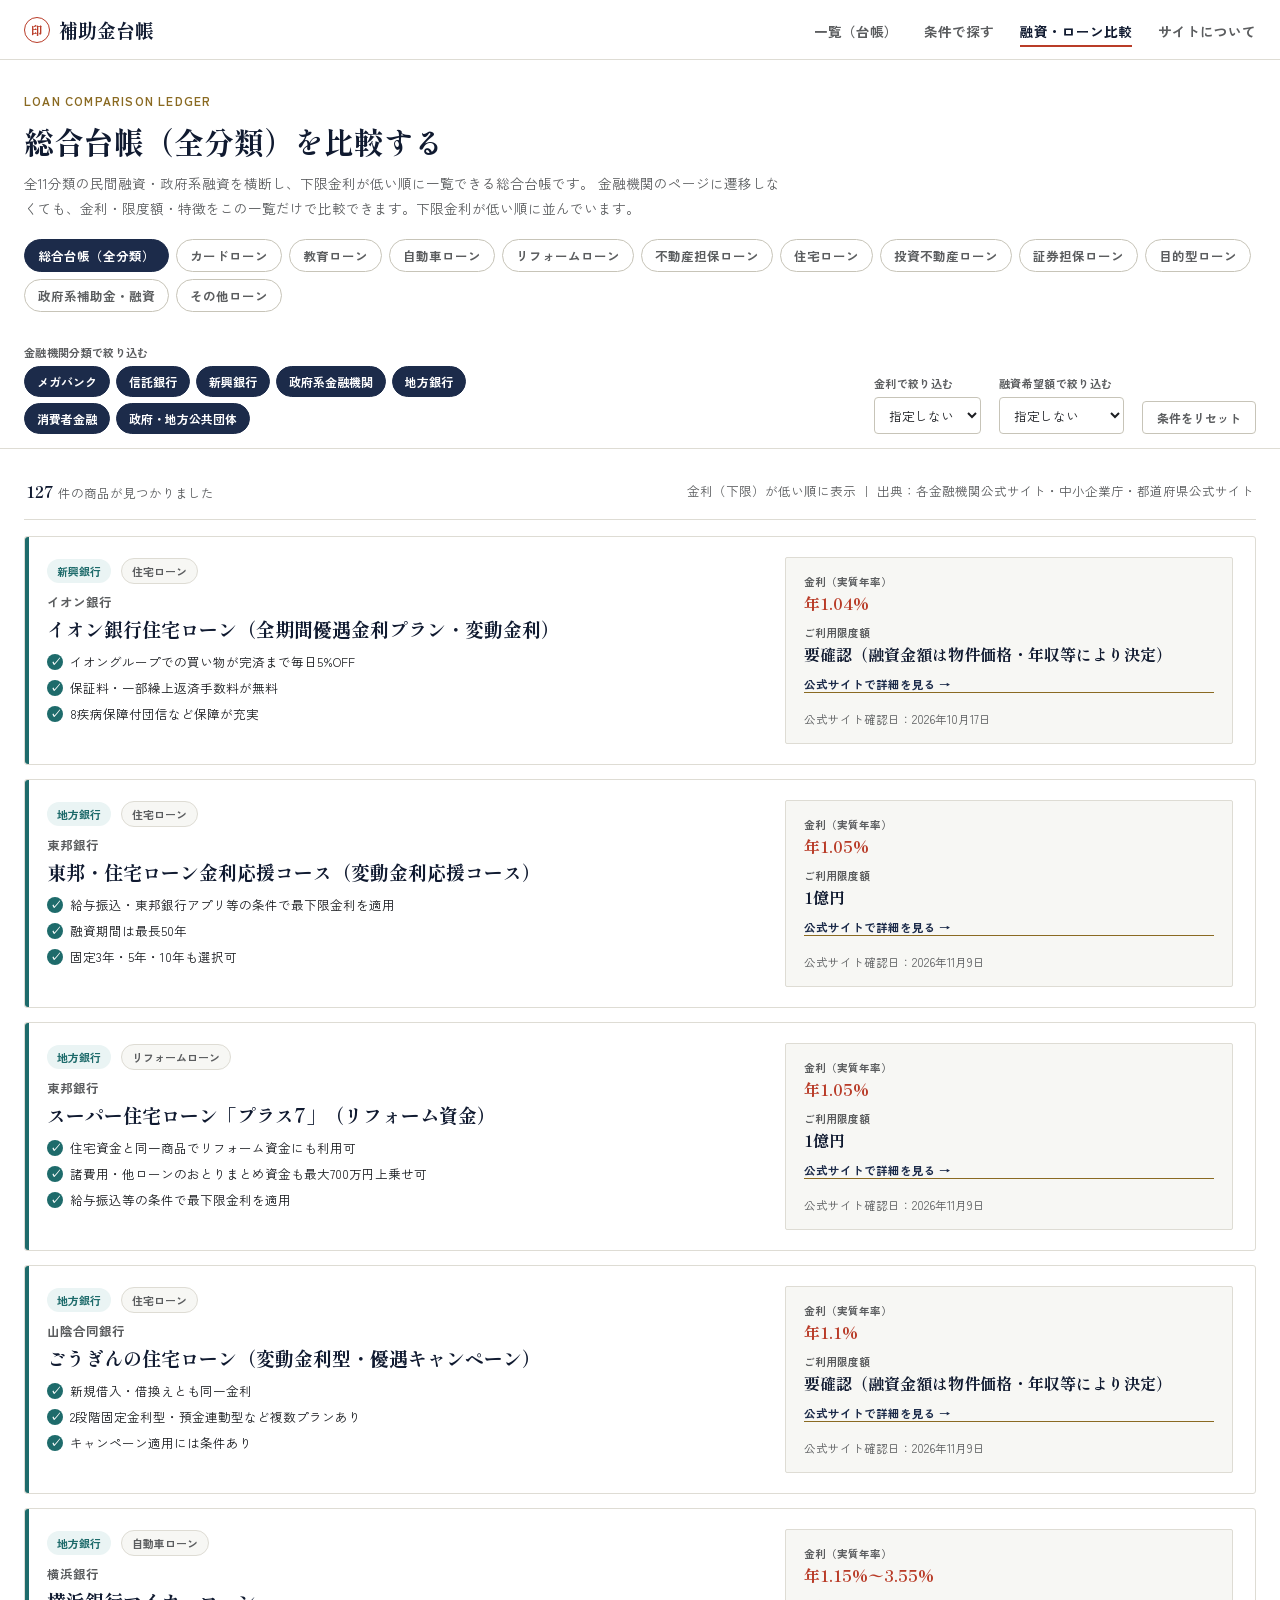
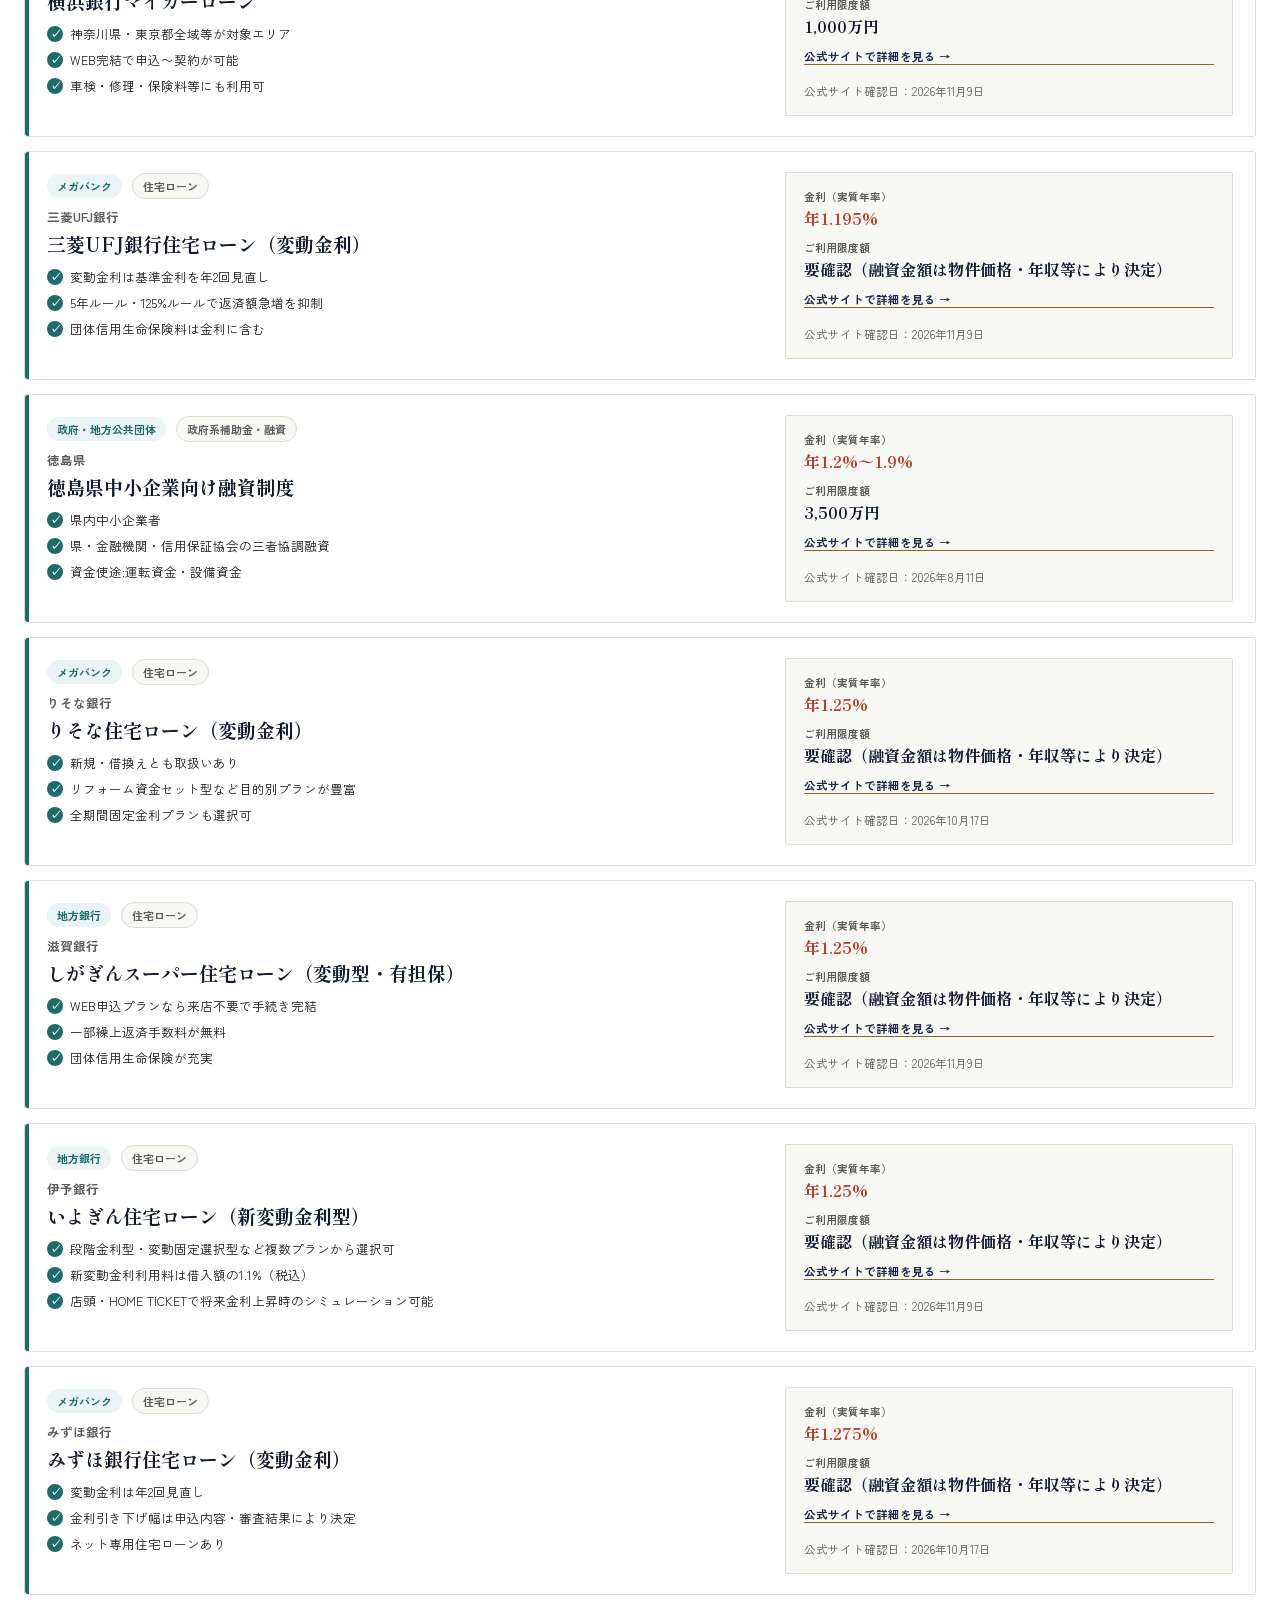
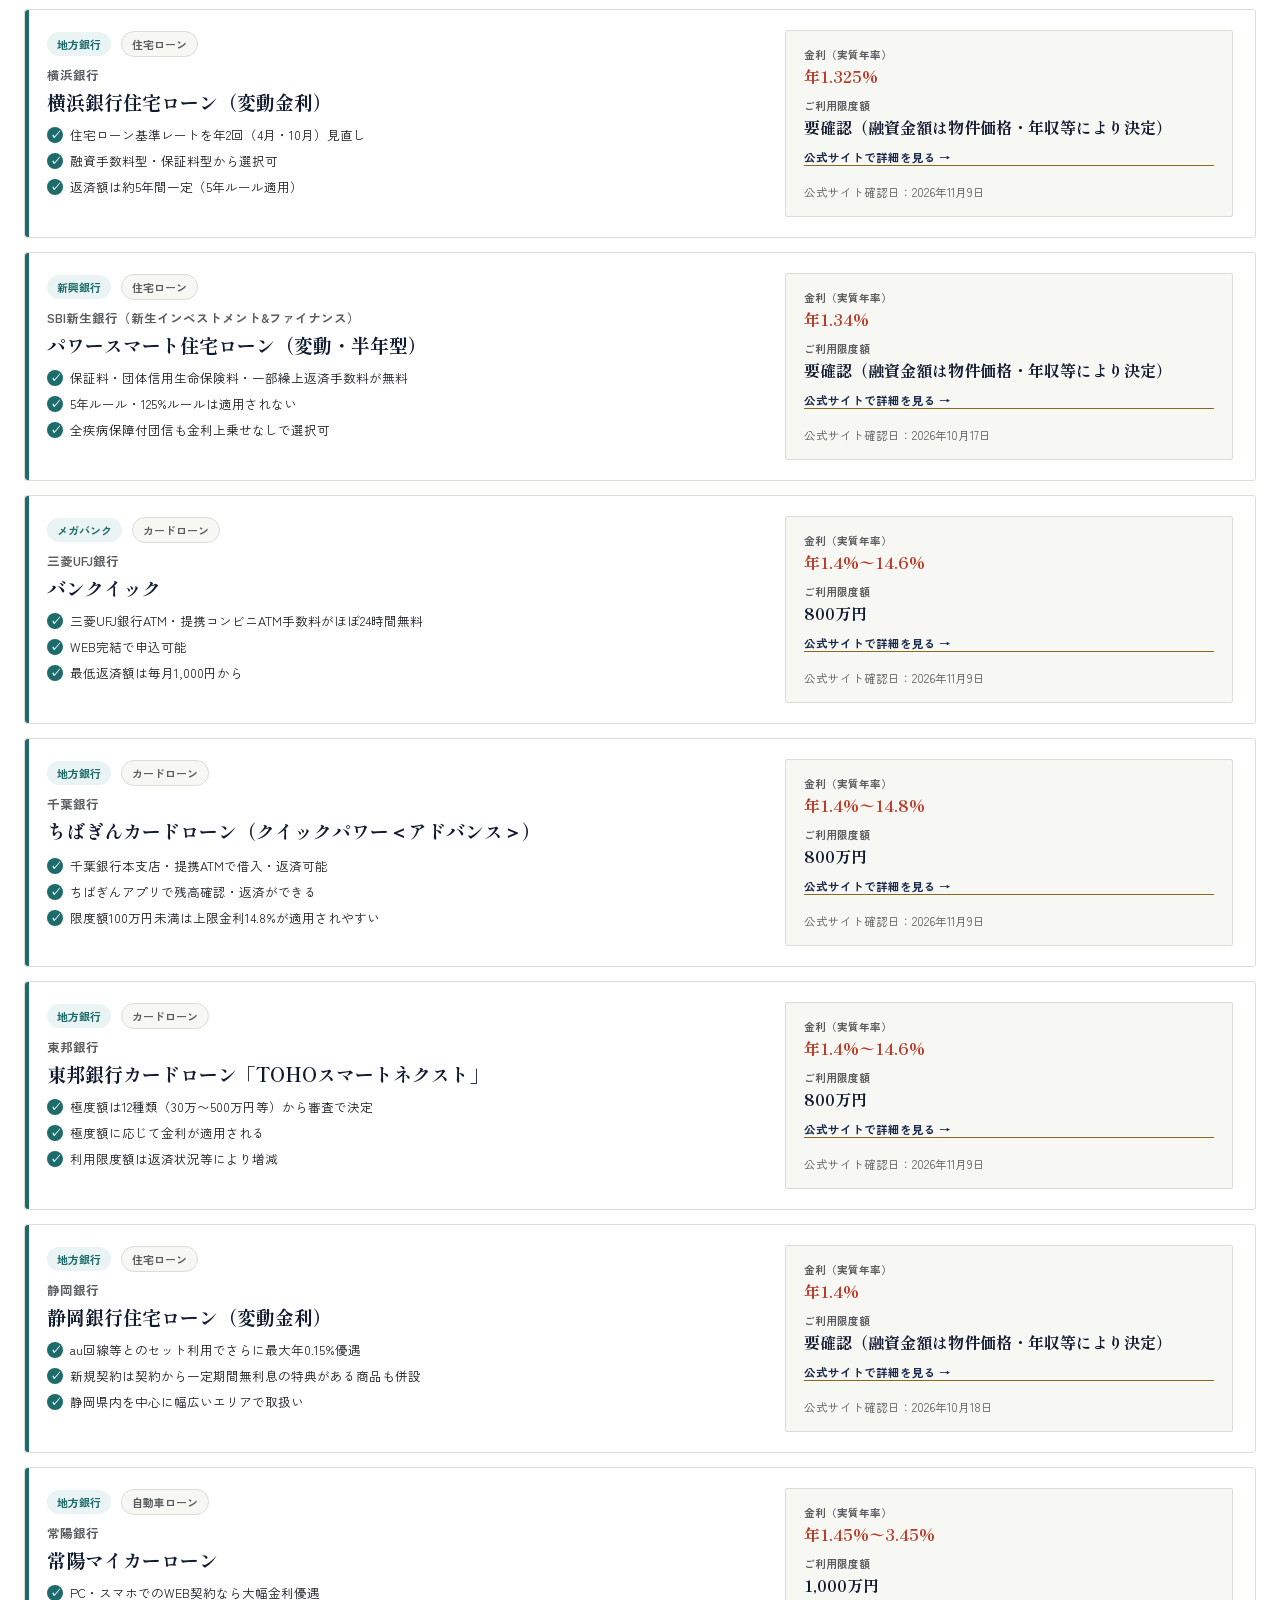
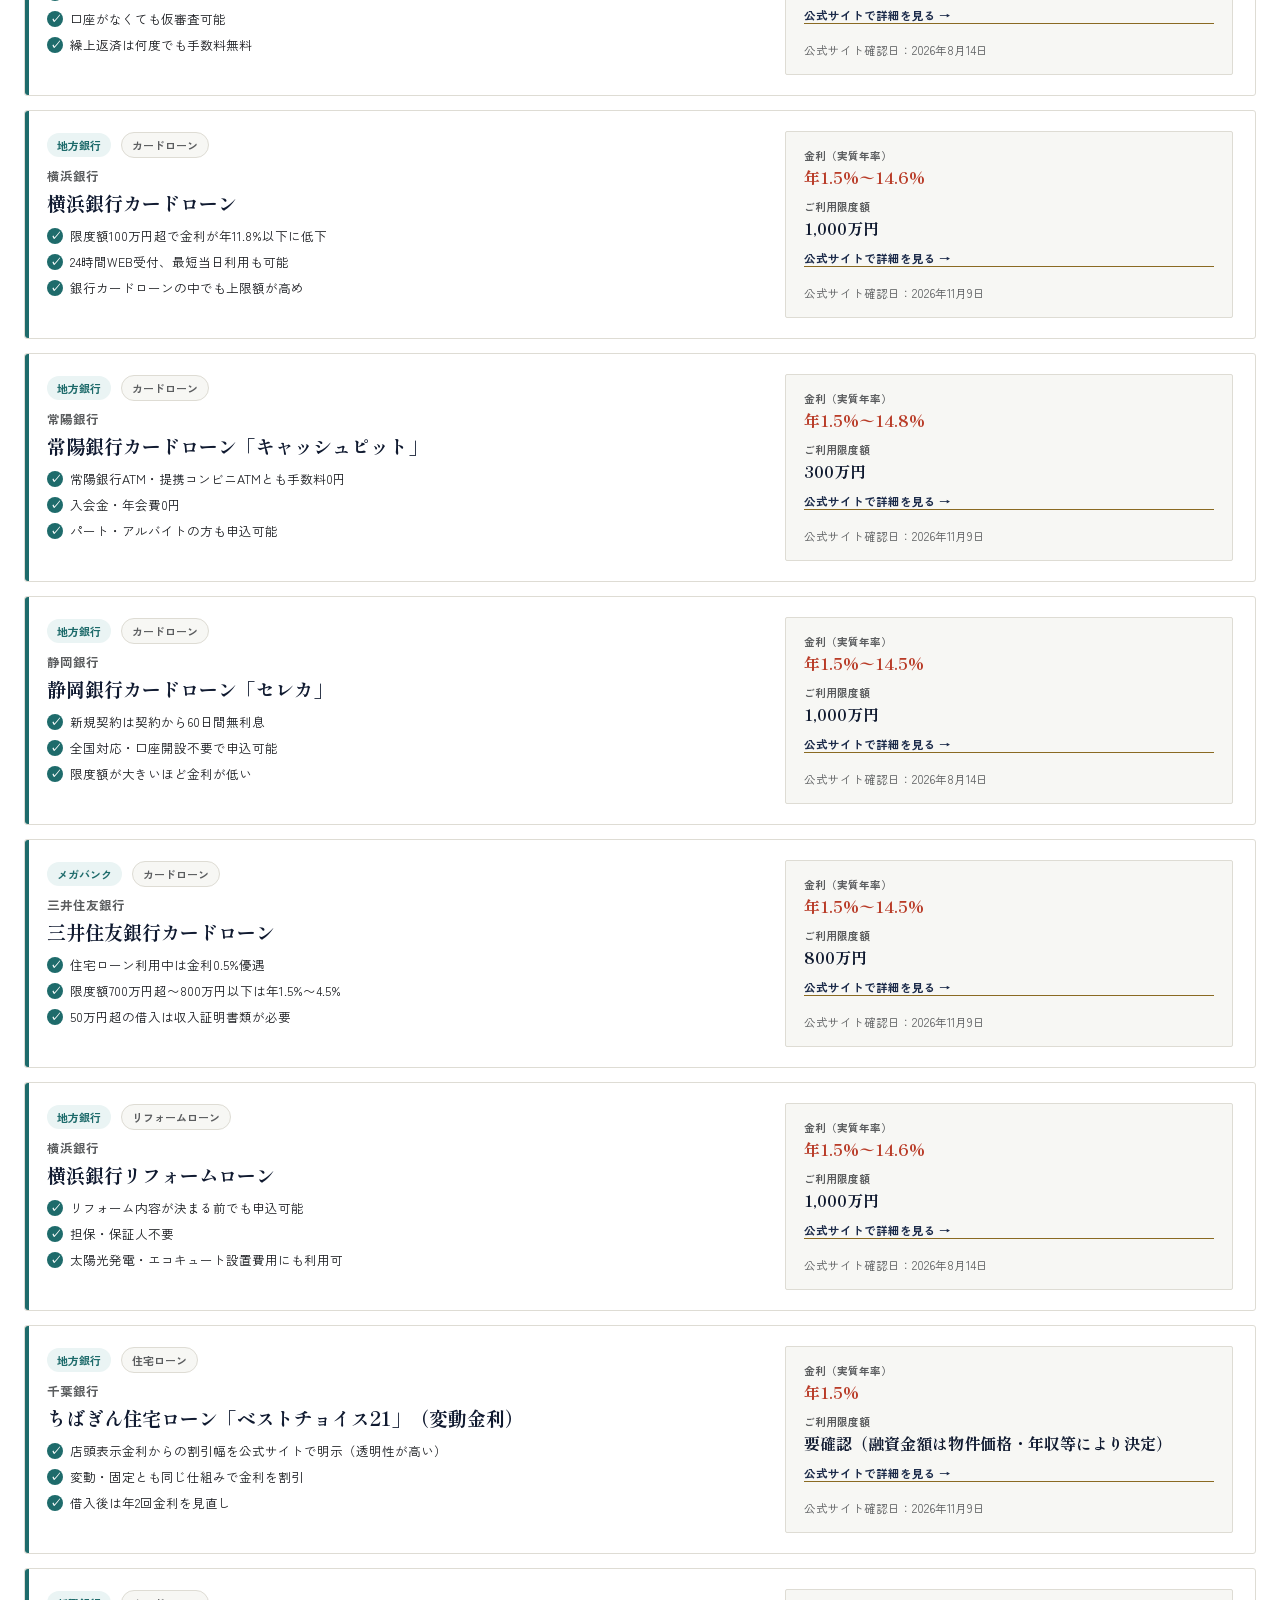
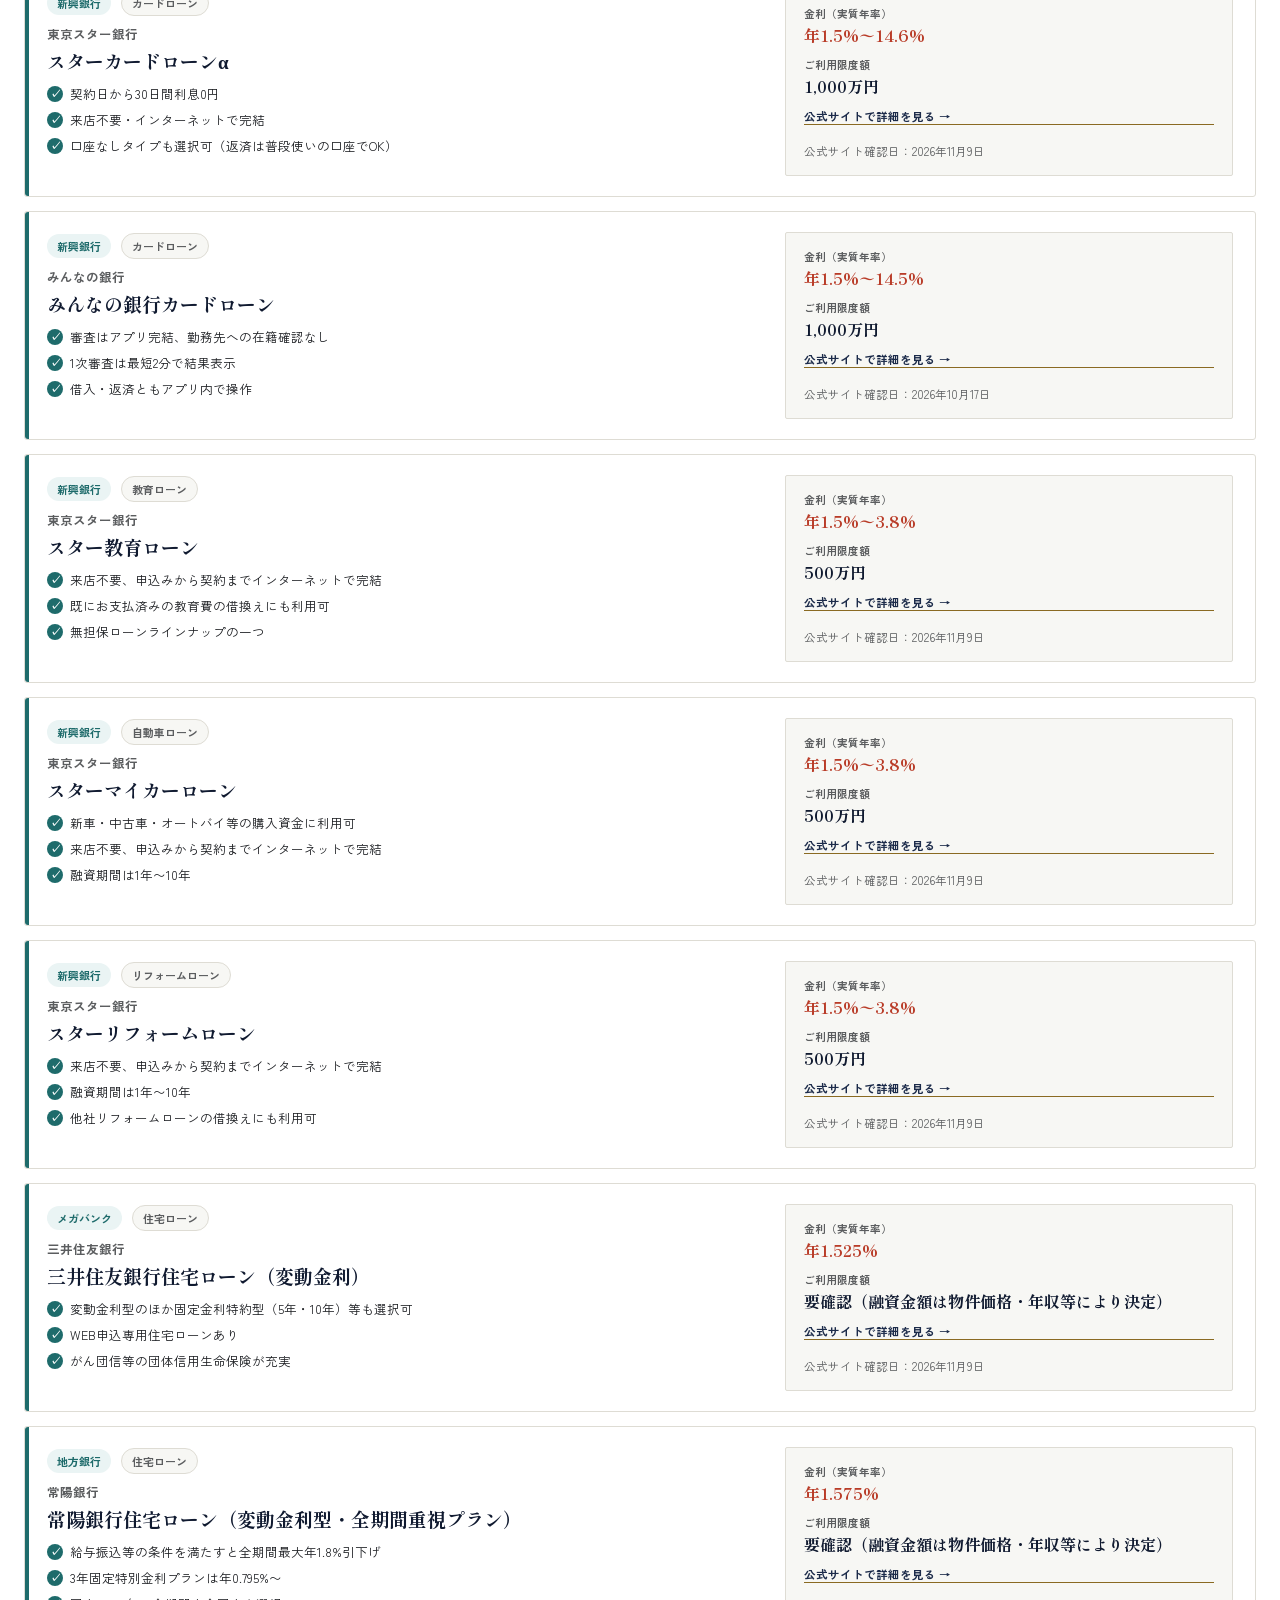
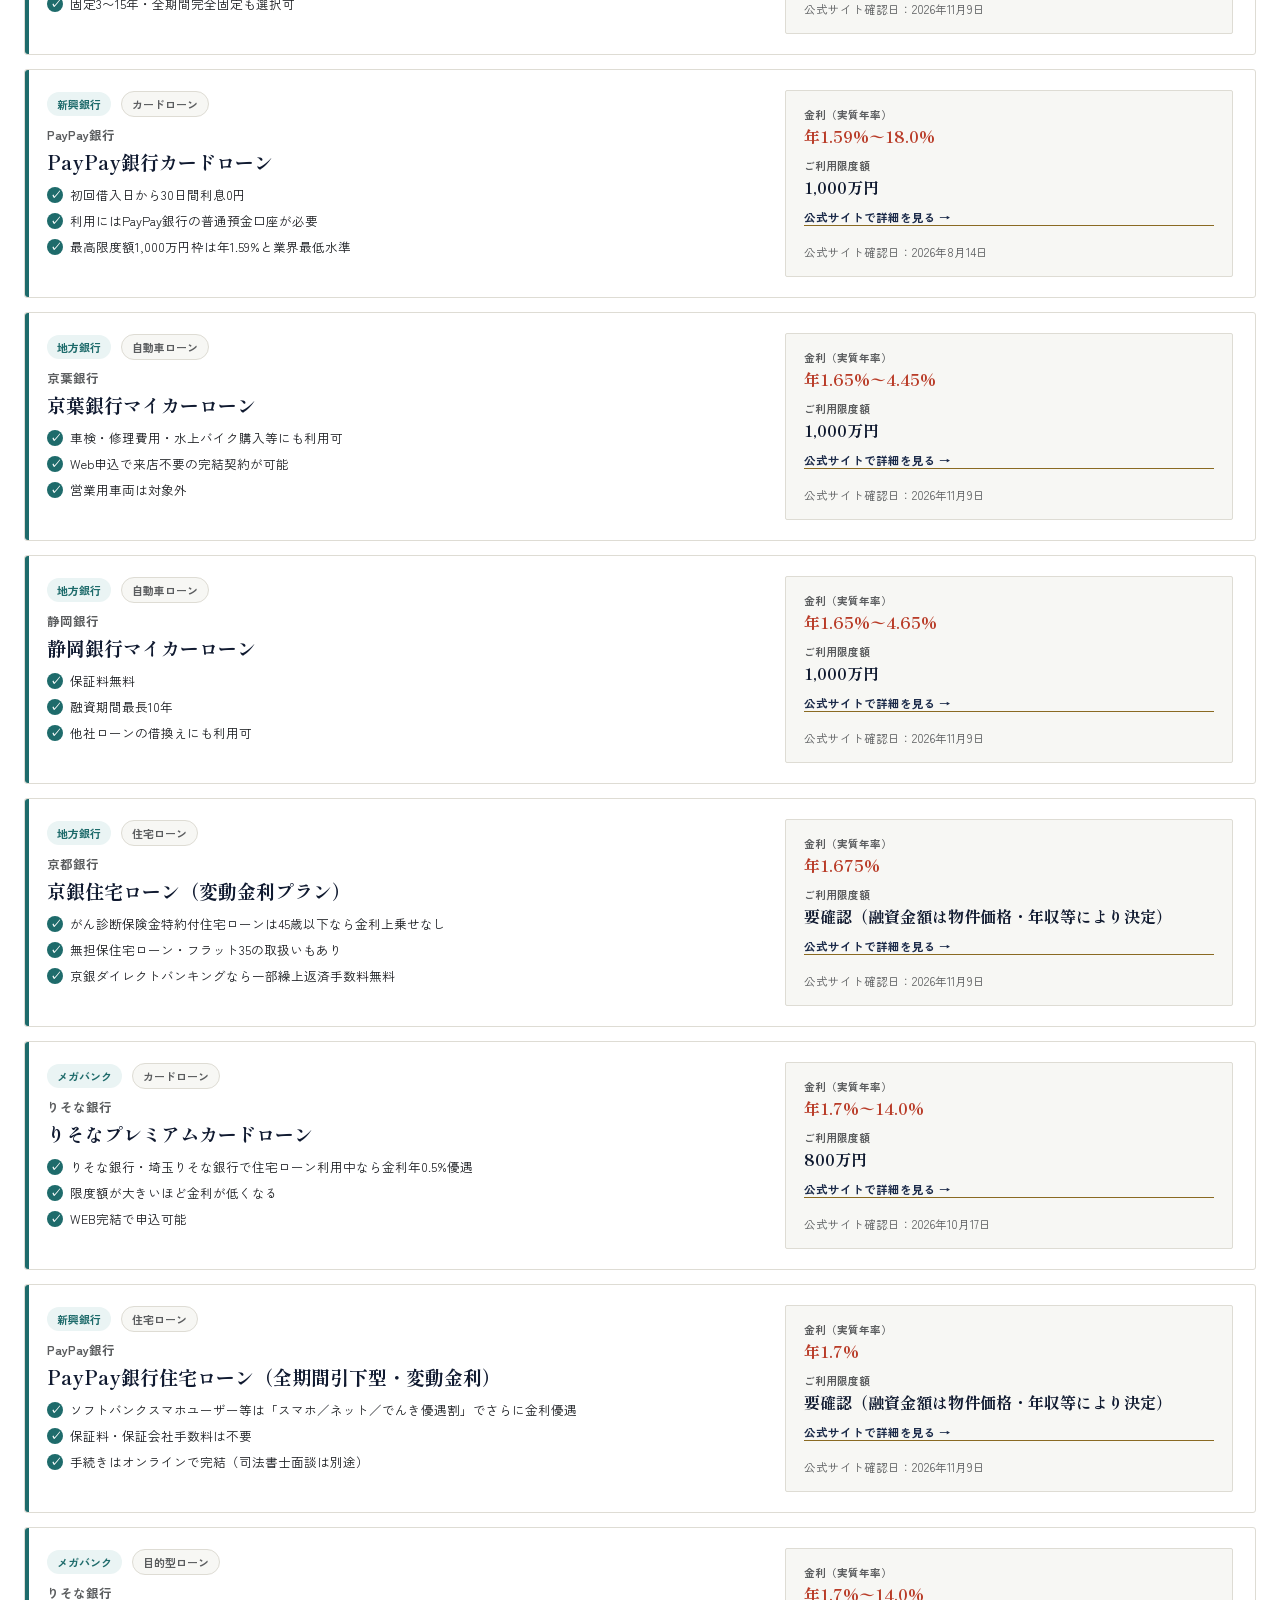
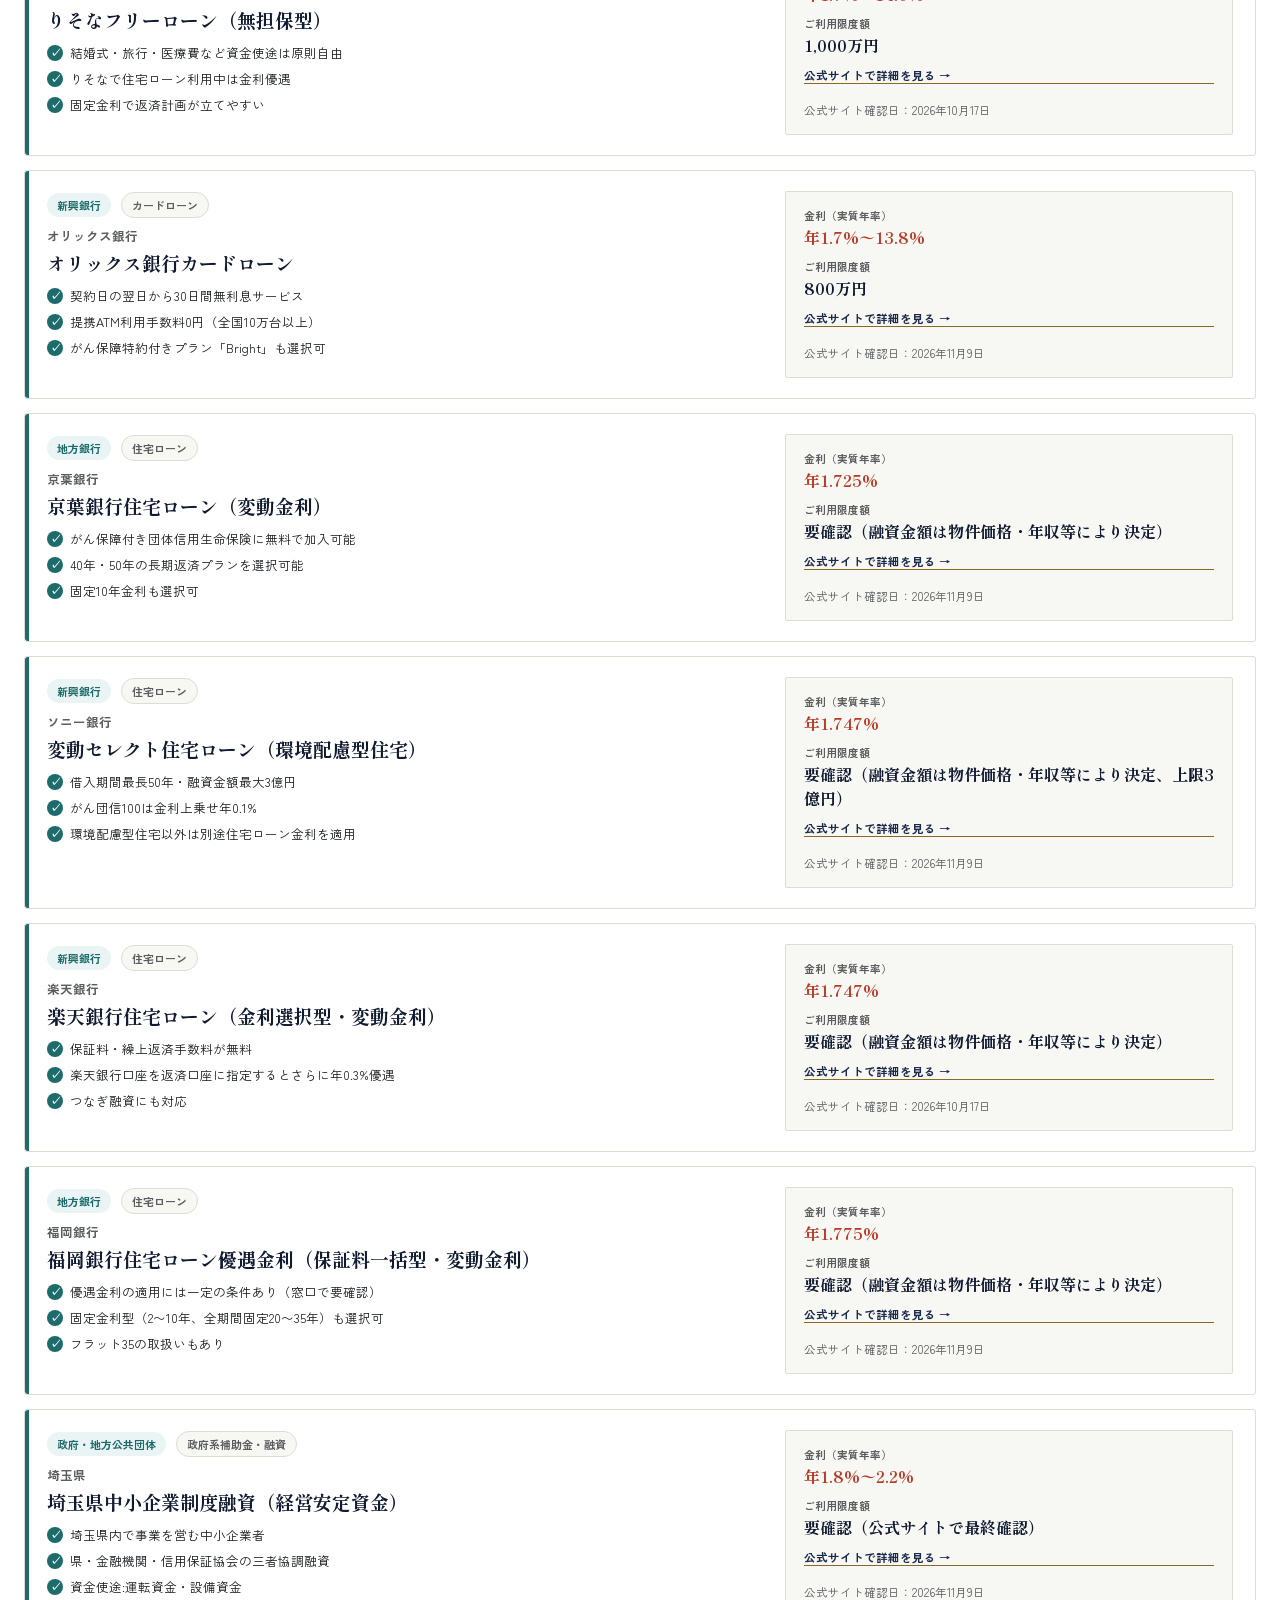
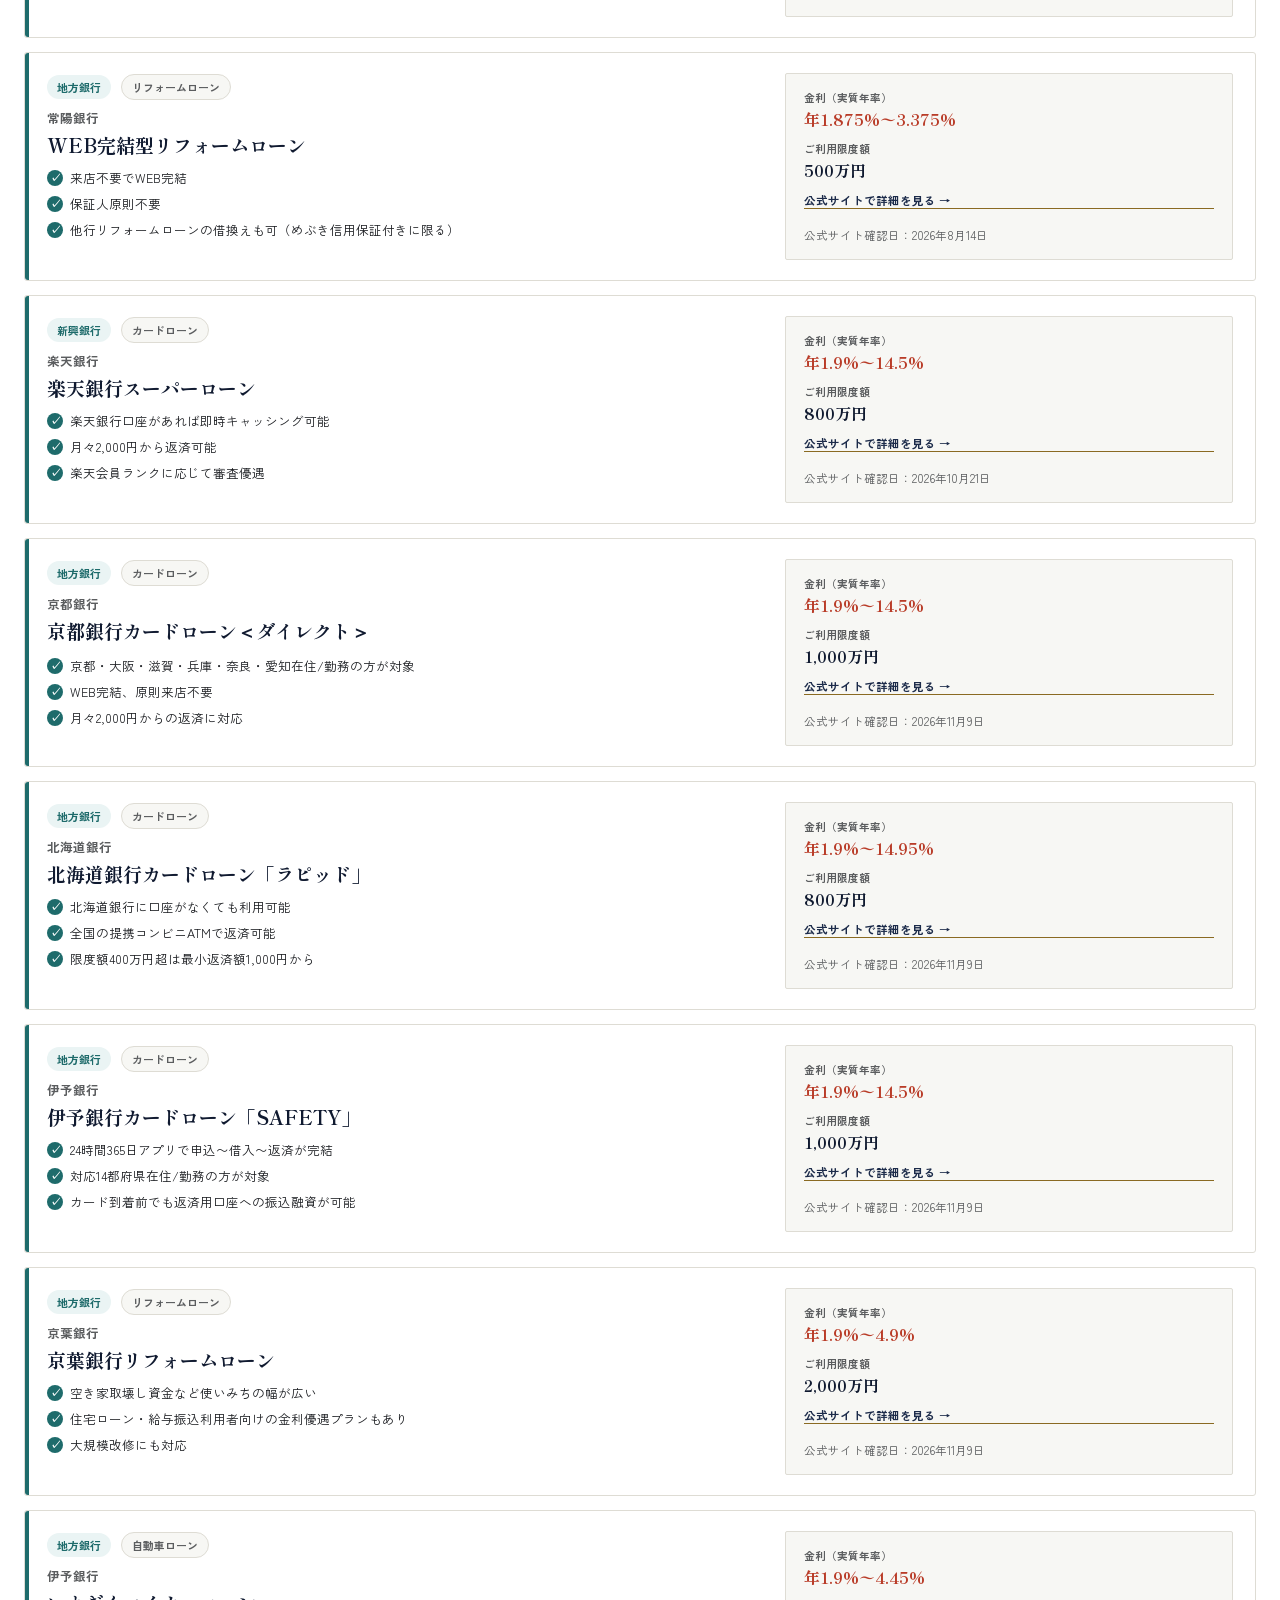
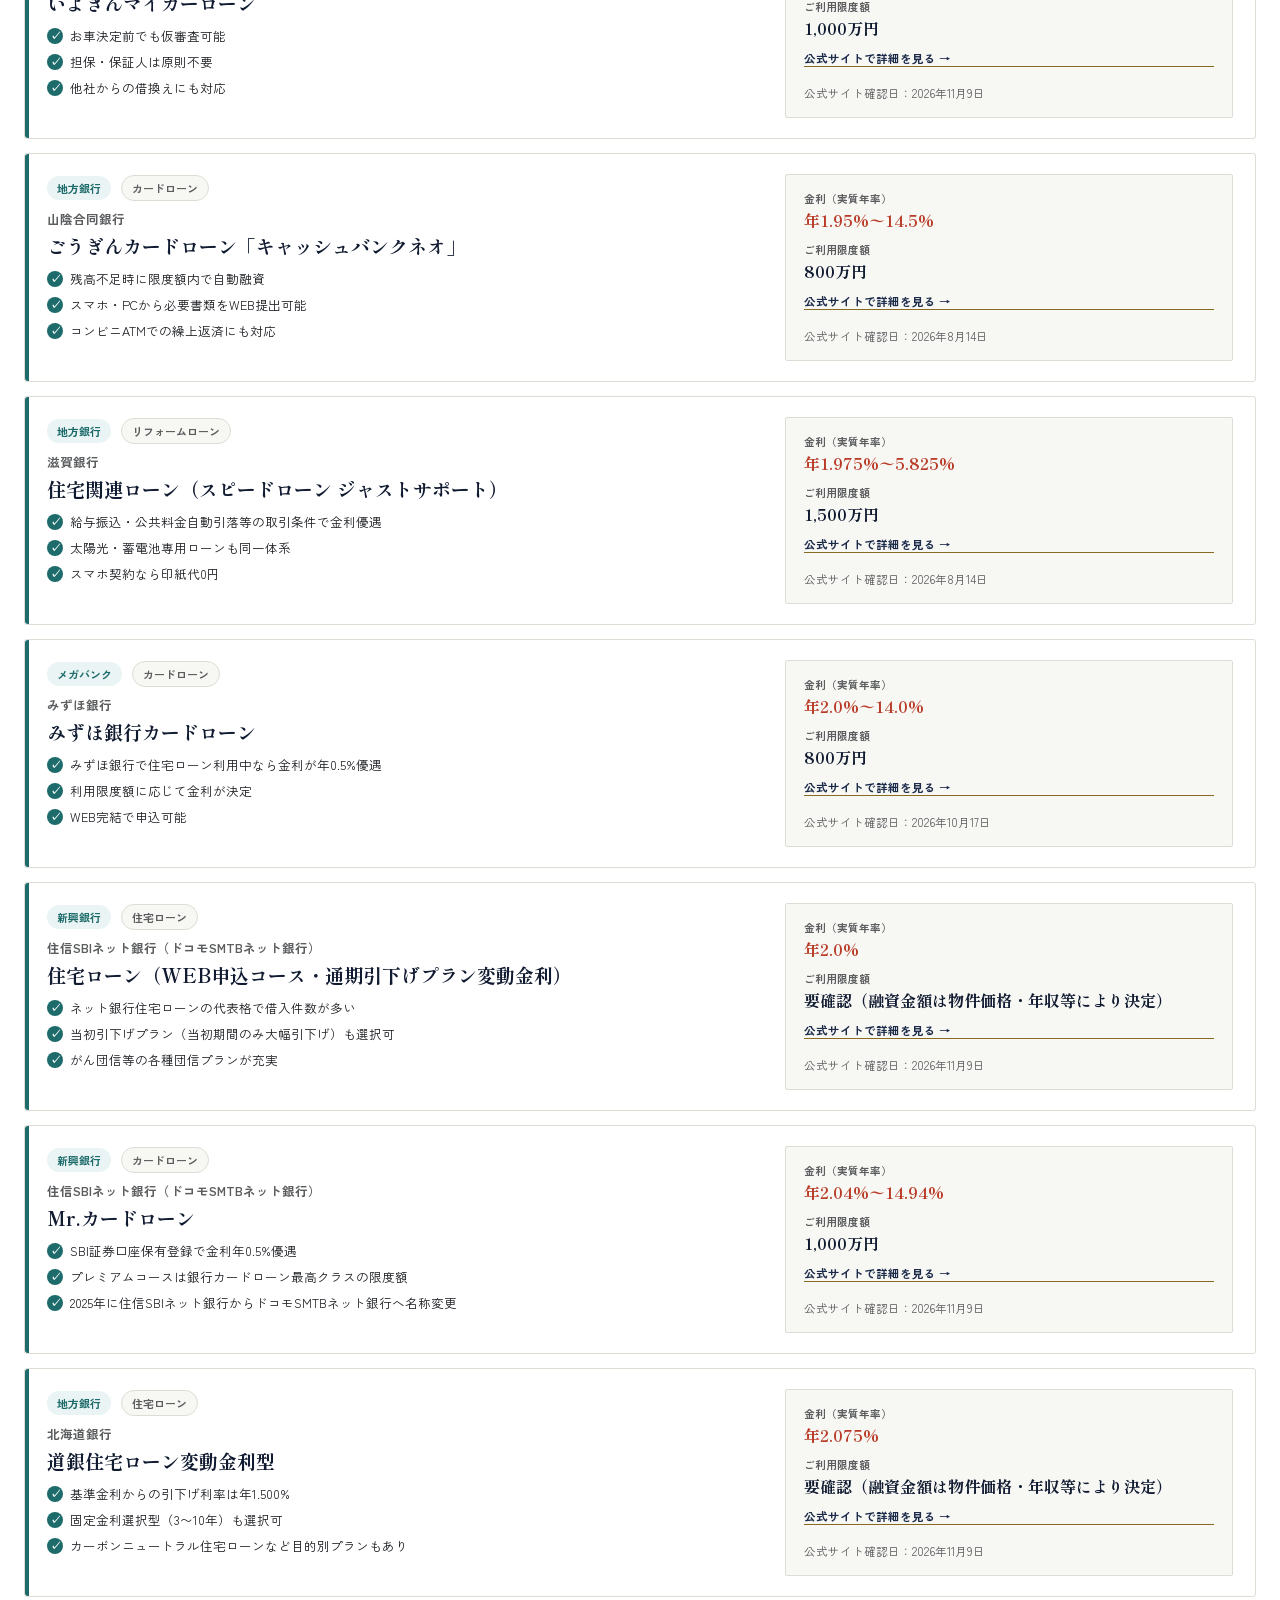
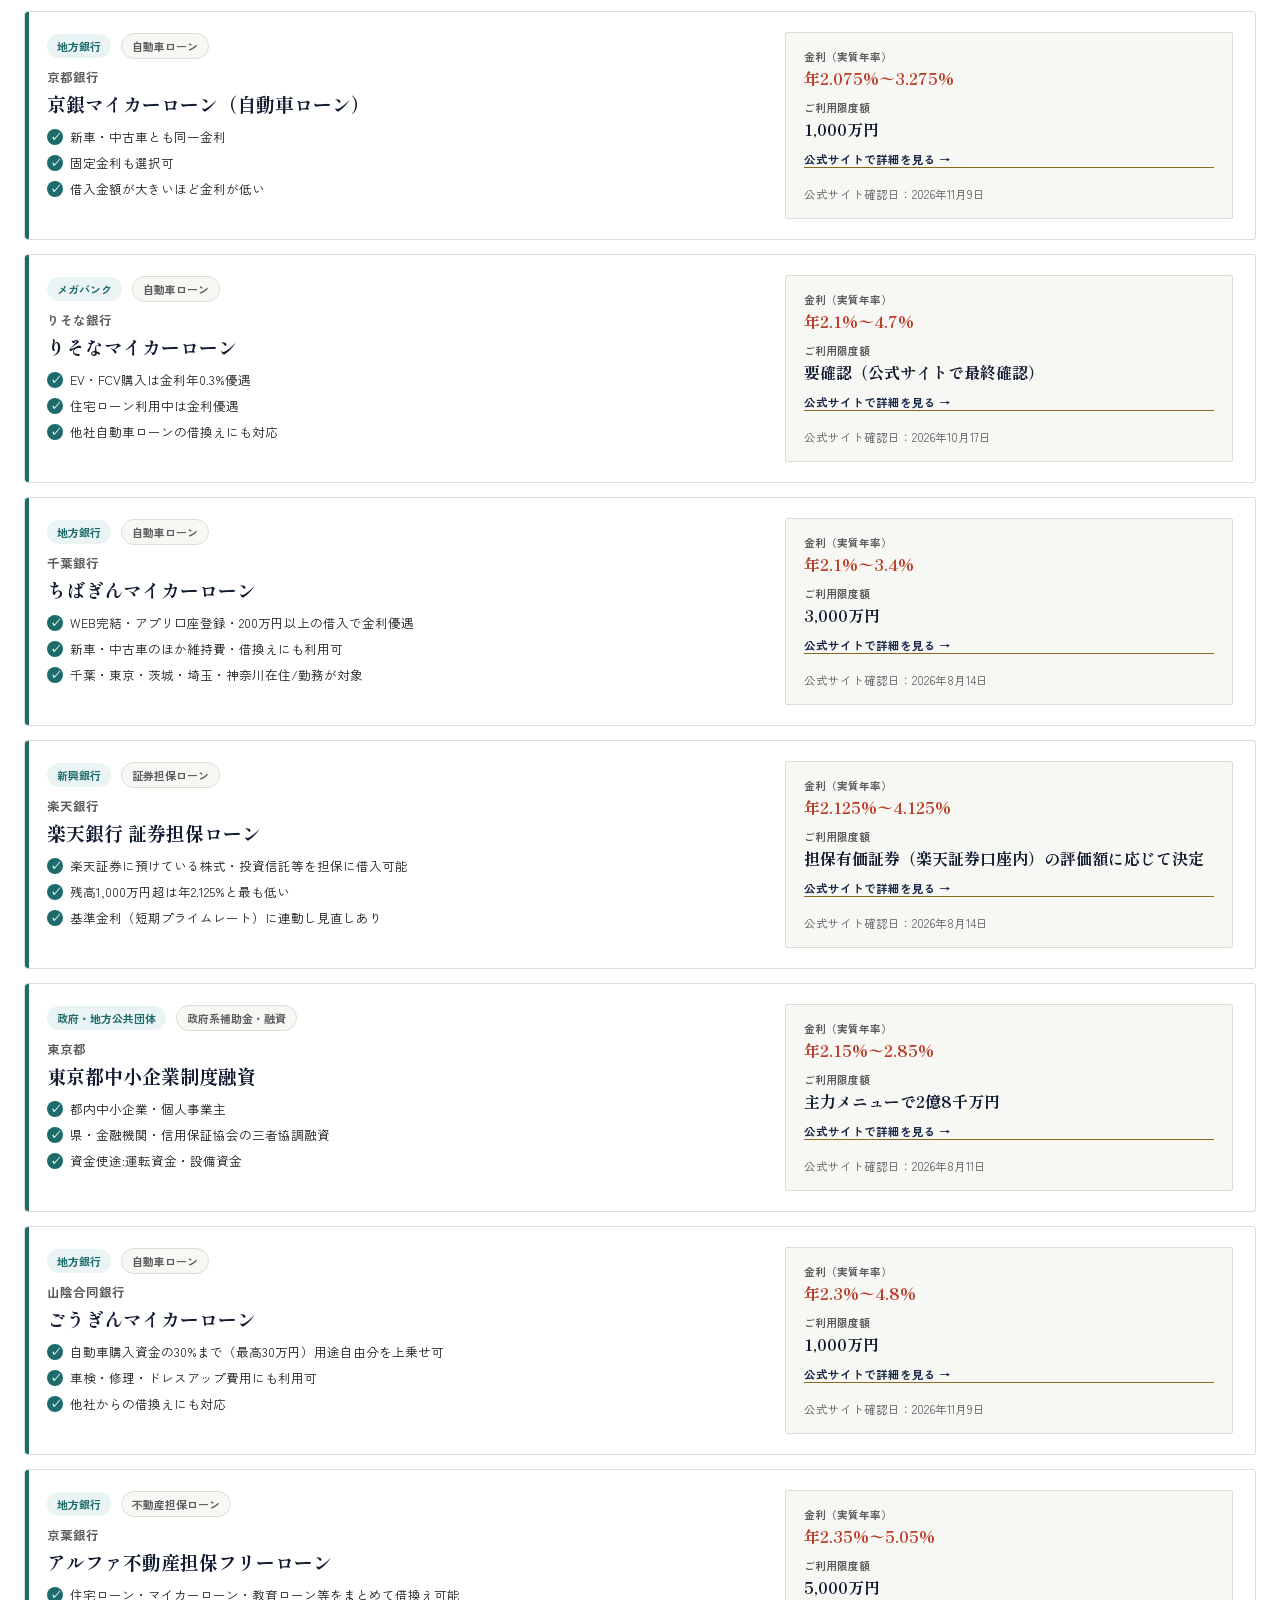
==== commit fab2bda5: "自動更新: 2026-11-09 のクローリング結果" ====
--- a/docs/loans/index.html
+++ b/docs/loans/index.html
@@ -5237,7 +5237,7 @@
       <div class="figure-value">1億円</div>
     </div>
     <a class="detail-link" href="https://www.tohobank.co.jp/kinri/saikagen-kinri.html" target="_blank" rel="noopener">公式サイトで詳細を見る →</a>
-    <div class="checked-at">公式サイト確認日：2026年11月8日</div>
+    <div class="checked-at">公式サイト確認日：2026年11月9日</div>
   </div>
 </article>
 <article class="loan-card">
@@ -5260,7 +5260,7 @@
       <div class="figure-value">1億円</div>
     </div>
     <a class="detail-link" href="https://www.tohobank.co.jp/kinri/saikagen-kinri.html" target="_blank" rel="noopener">公式サイトで詳細を見る →</a>
-    <div class="checked-at">公式サイト確認日：2026年11月8日</div>
+    <div class="checked-at">公式サイト確認日：2026年11月9日</div>
   </div>
 </article>
 <article class="loan-card">
@@ -5283,7 +5283,7 @@
       <div class="figure-value">要確認（融資金額は物件価格・年収等により決定）</div>
     </div>
     <a class="detail-link" href="https://www.gogin.co.jp/rate/housing/index.html" target="_blank" rel="noopener">公式サイトで詳細を見る →</a>
-    <div class="checked-at">公式サイト確認日：2026年11月8日</div>
+    <div class="checked-at">公式サイト確認日：2026年11月9日</div>
   </div>
 </article>
 <article class="loan-card">
@@ -5306,7 +5306,7 @@
       <div class="figure-value">1,000万円</div>
     </div>
     <a class="detail-link" href="https://www.boy.co.jp/kojin/mycar-loan/index.html" target="_blank" rel="noopener">公式サイトで詳細を見る →</a>
-    <div class="checked-at">公式サイト確認日：2026年11月8日</div>
+    <div class="checked-at">公式サイト確認日：2026年11月9日</div>
   </div>
 </article>
 <article class="loan-card">
@@ -5329,7 +5329,7 @@
       <div class="figure-value">要確認（融資金額は物件価格・年収等により決定）</div>
     </div>
     <a class="detail-link" href="https://www.bk.mufg.jp/kariru/jutaku/yuuguu/index.html" target="_blank" rel="noopener">公式サイトで詳細を見る →</a>
-    <div class="checked-at">公式サイト確認日：2026年11月8日</div>
+    <div class="checked-at">公式サイト確認日：2026年11月9日</div>
   </div>
 </article>
 <article class="loan-card">
@@ -5398,7 +5398,7 @@
       <div class="figure-value">要確認（融資金額は物件価格・年収等により決定）</div>
     </div>
     <a class="detail-link" href="https://www.shigagin.com/rate/loan/" target="_blank" rel="noopener">公式サイトで詳細を見る →</a>
-    <div class="checked-at">公式サイト確認日：2026年11月8日</div>
+    <div class="checked-at">公式サイト確認日：2026年11月9日</div>
   </div>
 </article>
 <article class="loan-card">
@@ -5421,7 +5421,7 @@
       <div class="figure-value">要確認（融資金額は物件価格・年収等により決定）</div>
     </div>
     <a class="detail-link" href="https://www.iyobank.co.jp/kinri-gaikokukawasesoba-market/monthly/kojinloankinri.html" target="_blank" rel="noopener">公式サイトで詳細を見る →</a>
-    <div class="checked-at">公式サイト確認日：2026年11月8日</div>
+    <div class="checked-at">公式サイト確認日：2026年11月9日</div>
   </div>
 </article>
 <article class="loan-card">
@@ -5467,7 +5467,7 @@
       <div class="figure-value">要確認（融資金額は物件価格・年収等により決定）</div>
     </div>
     <a class="detail-link" href="https://www.boy.co.jp/kojin/jutaku-loan/shinchiku/index.html" target="_blank" rel="noopener">公式サイトで詳細を見る →</a>
-    <div class="checked-at">公式サイト確認日：2026年11月8日</div>
+    <div class="checked-at">公式サイト確認日：2026年11月9日</div>
   </div>
 </article>
 <article class="loan-card">
@@ -5513,7 +5513,7 @@
       <div class="figure-value">800万円</div>
     </div>
     <a class="detail-link" href="https://www.bk.mufg.jp/kariru/banquic/index.html" target="_blank" rel="noopener">公式サイトで詳細を見る →</a>
-    <div class="checked-at">公式サイト確認日：2026年11月8日</div>
+    <div class="checked-at">公式サイト確認日：2026年11月9日</div>
   </div>
 </article>
 <article class="loan-card">
@@ -5536,7 +5536,7 @@
       <div class="figure-value">800万円</div>
     </div>
     <a class="detail-link" href="https://www.chibabank.co.jp/kojin/services/loan/cardloan/cardloan_new" target="_blank" rel="noopener">公式サイトで詳細を見る →</a>
-    <div class="checked-at">公式サイト確認日：2026年11月8日</div>
+    <div class="checked-at">公式サイト確認日：2026年11月9日</div>
   </div>
 </article>
 <article class="loan-card">
@@ -5559,7 +5559,7 @@
       <div class="figure-value">800万円</div>
     </div>
     <a class="detail-link" href="https://www.tohobank.co.jp/kinri/loan.html" target="_blank" rel="noopener">公式サイトで詳細を見る →</a>
-    <div class="checked-at">公式サイト確認日：2026年11月8日</div>
+    <div class="checked-at">公式サイト確認日：2026年11月9日</div>
   </div>
 </article>
 <article class="loan-card">
@@ -5628,7 +5628,7 @@
       <div class="figure-value">1,000万円</div>
     </div>
     <a class="detail-link" href="https://www.boy.co.jp/kojin/card-loan/yokohama/index.html" target="_blank" rel="noopener">公式サイトで詳細を見る →</a>
-    <div class="checked-at">公式サイト確認日：2026年11月8日</div>
+    <div class="checked-at">公式サイト確認日：2026年11月9日</div>
   </div>
 </article>
 <article class="loan-card">
@@ -5651,7 +5651,7 @@
       <div class="figure-value">300万円</div>
     </div>
     <a class="detail-link" href="https://www.joyobank.co.jp/personal/loan/cashpit/" target="_blank" rel="noopener">公式サイトで詳細を見る →</a>
-    <div class="checked-at">公式サイト確認日：2026年11月8日</div>
+    <div class="checked-at">公式サイト確認日：2026年11月9日</div>
   </div>
 </article>
 <article class="loan-card">
@@ -5697,7 +5697,7 @@
       <div class="figure-value">800万円</div>
     </div>
     <a class="detail-link" href="https://www.smbc.co.jp/kojin/cardloan/details/kinri/" target="_blank" rel="noopener">公式サイトで詳細を見る →</a>
-    <div class="checked-at">公式サイト確認日：2026年11月8日</div>
+    <div class="checked-at">公式サイト確認日：2026年11月9日</div>
   </div>
 </article>
 <article class="loan-card">
@@ -5743,7 +5743,7 @@
       <div class="figure-value">要確認（融資金額は物件価格・年収等により決定）</div>
     </div>
     <a class="detail-link" href="https://www.chibabank.co.jp/kojin/loan/housing/plan/select/plan02.html" target="_blank" rel="noopener">公式サイトで詳細を見る →</a>
-    <div class="checked-at">公式サイト確認日：2026年11月8日</div>
+    <div class="checked-at">公式サイト確認日：2026年11月9日</div>
   </div>
 </article>
 <article class="loan-card">
@@ -5766,7 +5766,7 @@
       <div class="figure-value">1,000万円</div>
     </div>
     <a class="detail-link" href="https://www.tokyostarbank.co.jp/products/loan/cardloan/" target="_blank" rel="noopener">公式サイトで詳細を見る →</a>
-    <div class="checked-at">公式サイト確認日：2026年11月8日</div>
+    <div class="checked-at">公式サイト確認日：2026年11月9日</div>
   </div>
 </article>
 <article class="loan-card">
@@ -5812,7 +5812,7 @@
       <div class="figure-value">500万円</div>
     </div>
     <a class="detail-link" href="https://www.tokyostarbank.co.jp/products/loan/unsecured/education/" target="_blank" rel="noopener">公式サイトで詳細を見る →</a>
-    <div class="checked-at">公式サイト確認日：2026年11月8日</div>
+    <div class="checked-at">公式サイト確認日：2026年11月9日</div>
   </div>
 </article>
 <article class="loan-card">
@@ -5835,7 +5835,7 @@
       <div class="figure-value">500万円</div>
     </div>
     <a class="detail-link" href="https://www.tokyostarbank.co.jp/products/loan/unsecured/mycar/" target="_blank" rel="noopener">公式サイトで詳細を見る →</a>
-    <div class="checked-at">公式サイト確認日：2026年11月8日</div>
+    <div class="checked-at">公式サイト確認日：2026年11月9日</div>
   </div>
 </article>
 <article class="loan-card">
@@ -5858,7 +5858,7 @@
       <div class="figure-value">500万円</div>
     </div>
     <a class="detail-link" href="https://www.tokyostarbank.co.jp/products/loan/unsecured/reform/" target="_blank" rel="noopener">公式サイトで詳細を見る →</a>
-    <div class="checked-at">公式サイト確認日：2026年11月8日</div>
+    <div class="checked-at">公式サイト確認日：2026年11月9日</div>
   </div>
 </article>
 <article class="loan-card">
@@ -5881,7 +5881,7 @@
       <div class="figure-value">要確認（融資金額は物件価格・年収等により決定）</div>
     </div>
     <a class="detail-link" href="https://www.smbc.co.jp/kojin/jutaku_loan/kinri/" target="_blank" rel="noopener">公式サイトで詳細を見る →</a>
-    <div class="checked-at">公式サイト確認日：2026年11月8日</div>
+    <div class="checked-at">公式サイト確認日：2026年11月9日</div>
   </div>
 </article>
 <article class="loan-card">
@@ -5904,7 +5904,7 @@
       <div class="figure-value">要確認（融資金額は物件価格・年収等により決定）</div>
     </div>
     <a class="detail-link" href="https://www.joyobank.co.jp/personal/loan/jutaku/kinri/" target="_blank" rel="noopener">公式サイトで詳細を見る →</a>
-    <div class="checked-at">公式サイト確認日：2026年11月8日</div>
+    <div class="checked-at">公式サイト確認日：2026年11月9日</div>
   </div>
 </article>
 <article class="loan-card">
@@ -5950,7 +5950,7 @@
       <div class="figure-value">1,000万円</div>
     </div>
     <a class="detail-link" href="https://www.keiyobank.co.jp/individual/loan/my_car/" target="_blank" rel="noopener">公式サイトで詳細を見る →</a>
-    <div class="checked-at">公式サイト確認日：2026年11月8日</div>
+    <div class="checked-at">公式サイト確認日：2026年11月9日</div>
   </div>
 </article>
 <article class="loan-card">
@@ -5973,7 +5973,7 @@
       <div class="figure-value">1,000万円</div>
     </div>
     <a class="detail-link" href="https://www.shizuokabank.co.jp/personal/loan/mycar/" target="_blank" rel="noopener">公式サイトで詳細を見る →</a>
-    <div class="checked-at">公式サイト確認日：2026年11月8日</div>
+    <div class="checked-at">公式サイト確認日：2026年11月9日</div>
   </div>
 </article>
 <article class="loan-card">
@@ -5996,7 +5996,7 @@
       <div class="figure-value">要確認（融資金額は物件価格・年収等により決定）</div>
     </div>
     <a class="detail-link" href="https://www.kyotobank.co.jp/kojin/campaign/kinriplan/" target="_blank" rel="noopener">公式サイトで詳細を見る →</a>
-    <div class="checked-at">公式サイト確認日：2026年11月8日</div>
+    <div class="checked-at">公式サイト確認日：2026年11月9日</div>
   </div>
 </article>
 <article class="loan-card">
@@ -6042,7 +6042,7 @@
       <div class="figure-value">要確認（融資金額は物件価格・年収等により決定）</div>
     </div>
     <a class="detail-link" href="https://www.paypay-bank.co.jp/mortgage/interest/index.html" target="_blank" rel="noopener">公式サイトで詳細を見る →</a>
-    <div class="checked-at">公式サイト確認日：2026年11月8日</div>
+    <div class="checked-at">公式サイト確認日：2026年11月9日</div>
   </div>
 </article>
 <article class="loan-card">
@@ -6088,7 +6088,7 @@
       <div class="figure-value">800万円</div>
     </div>
     <a class="detail-link" href="https://www.orixbank.co.jp/personal/cardloan/" target="_blank" rel="noopener">公式サイトで詳細を見る →</a>
-    <div class="checked-at">公式サイト確認日：2026年11月8日</div>
+    <div class="checked-at">公式サイト確認日：2026年11月9日</div>
   </div>
 </article>
 <article class="loan-card">
@@ -6111,7 +6111,7 @@
       <div class="figure-value">要確認（融資金額は物件価格・年収等により決定）</div>
     </div>
     <a class="detail-link" href="https://www.keiyobank.co.jp/individual/loan/housing/" target="_blank" rel="noopener">公式サイトで詳細を見る →</a>
-    <div class="checked-at">公式サイト確認日：2026年11月8日</div>
+    <div class="checked-at">公式サイト確認日：2026年11月9日</div>
   </div>
 </article>
 <article class="loan-card">
@@ -6134,7 +6134,7 @@
       <div class="figure-value">要確認（融資金額は物件価格・年収等により決定、上限3億円）</div>
     </div>
     <a class="detail-link" href="https://sonybank.jp/products/hl/" target="_blank" rel="noopener">公式サイトで詳細を見る →</a>
-    <div class="checked-at">公式サイト確認日：2026年11月8日</div>
+    <div class="checked-at">公式サイト確認日：2026年11月9日</div>
   </div>
 </article>
 <article class="loan-card">
@@ -6180,7 +6180,7 @@
       <div class="figure-value">要確認（融資金額は物件価格・年収等により決定）</div>
     </div>
     <a class="detail-link" href="https://www.fukuokabank.co.jp/price/loaninterest/" target="_blank" rel="noopener">公式サイトで詳細を見る →</a>
-    <div class="checked-at">公式サイト確認日：2026年11月8日</div>
+    <div class="checked-at">公式サイト確認日：2026年11月9日</div>
   </div>
 </article>
 <article class="loan-card">
@@ -6203,7 +6203,7 @@
       <div class="figure-value">要確認（公式サイトで最終確認）</div>
     </div>
     <a class="detail-link" href="https://www.pref.saitama.lg.jp/a0805/seidoyushi/" target="_blank" rel="noopener">公式サイトで詳細を見る →</a>
-    <div class="checked-at">公式サイト確認日：2026年11月8日</div>
+    <div class="checked-at">公式サイト確認日：2026年11月9日</div>
   </div>
 </article>
 <article class="loan-card">
@@ -6272,7 +6272,7 @@
       <div class="figure-value">1,000万円</div>
     </div>
     <a class="detail-link" href="https://www.kyotobank.co.jp/kojin/loan/card/" target="_blank" rel="noopener">公式サイトで詳細を見る →</a>
-    <div class="checked-at">公式サイト確認日：2026年11月8日</div>
+    <div class="checked-at">公式サイト確認日：2026年11月9日</div>
   </div>
 </article>
 <article class="loan-card">
@@ -6295,7 +6295,7 @@
       <div class="figure-value">800万円</div>
     </div>
     <a class="detail-link" href="https://www.hokkaidobank.co.jp/loan/lineup/rapid.html" target="_blank" rel="noopener">公式サイトで詳細を見る →</a>
-    <div class="checked-at">公式サイト確認日：2026年11月8日</div>
+    <div class="checked-at">公式サイト確認日：2026年11月9日</div>
   </div>
 </article>
 <article class="loan-card">
@@ -6318,7 +6318,7 @@
       <div class="figure-value">1,000万円</div>
     </div>
     <a class="detail-link" href="https://www.iyobank.co.jp/kariru/safety.html" target="_blank" rel="noopener">公式サイトで詳細を見る →</a>
-    <div class="checked-at">公式サイト確認日：2026年11月8日</div>
+    <div class="checked-at">公式サイト確認日：2026年11月9日</div>
   </div>
 </article>
 <article class="loan-card">
@@ -6341,7 +6341,7 @@
       <div class="figure-value">2,000万円</div>
     </div>
     <a class="detail-link" href="https://www.keiyobank.co.jp/individual/loan/reform/" target="_blank" rel="noopener">公式サイトで詳細を見る →</a>
-    <div class="checked-at">公式サイト確認日：2026年11月8日</div>
+    <div class="checked-at">公式サイト確認日：2026年11月9日</div>
   </div>
 </article>
 <article class="loan-card">
@@ -6364,7 +6364,7 @@
       <div class="figure-value">1,000万円</div>
     </div>
     <a class="detail-link" href="https://www.iyobank.co.jp/kariru/mycar-loan/" target="_blank" rel="noopener">公式サイトで詳細を見る →</a>
-    <div class="checked-at">公式サイト確認日：2026年11月8日</div>
+    <div class="checked-at">公式サイト確認日：2026年11月9日</div>
   </div>
 </article>
 <article class="loan-card">
@@ -6456,7 +6456,7 @@
       <div class="figure-value">要確認（融資金額は物件価格・年収等により決定）</div>
     </div>
     <a class="detail-link" href="https://www.netbk.co.jp/contents/lineup/home-loan/web/kinri/" target="_blank" rel="noopener">公式サイトで詳細を見る →</a>
-    <div class="checked-at">公式サイト確認日：2026年11月8日</div>
+    <div class="checked-at">公式サイト確認日：2026年11月9日</div>
   </div>
 </article>
 <article class="loan-card">
@@ -6479,7 +6479,7 @@
       <div class="figure-value">1,000万円</div>
     </div>
     <a class="detail-link" href="https://www.netbk.co.jp/contents/lineup/card-loan/" target="_blank" rel="noopener">公式サイトで詳細を見る →</a>
-    <div class="checked-at">公式サイト確認日：2026年11月8日</div>
+    <div class="checked-at">公式サイト確認日：2026年11月9日</div>
   </div>
 </article>
 <article class="loan-card">
@@ -6502,7 +6502,7 @@
       <div class="figure-value">要確認（融資金額は物件価格・年収等により決定）</div>
     </div>
     <a class="detail-link" href="https://www.hokkaidobank.co.jp/kinri/new_loan.html" target="_blank" rel="noopener">公式サイトで詳細を見る →</a>
-    <div class="checked-at">公式サイト確認日：2026年11月8日</div>
+    <div class="checked-at">公式サイト確認日：2026年11月9日</div>
   </div>
 </article>
 <article class="loan-card">
@@ -6525,7 +6525,7 @@
       <div class="figure-value">1,000万円</div>
     </div>
     <a class="detail-link" href="https://www.kyotobank.co.jp/kojin/loan/car/" target="_blank" rel="noopener">公式サイトで詳細を見る →</a>
-    <div class="checked-at">公式サイト確認日：2026年11月8日</div>
+    <div class="checked-at">公式サイト確認日：2026年11月9日</div>
   </div>
 </article>
 <article class="loan-card">
@@ -6640,7 +6640,7 @@
       <div class="figure-value">1,000万円</div>
     </div>
     <a class="detail-link" href="https://www.gogin.co.jp/personal/loan/mycar/" target="_blank" rel="noopener">公式サイトで詳細を見る →</a>
-    <div class="checked-at">公式サイト確認日：2026年11月8日</div>
+    <div class="checked-at">公式サイト確認日：2026年11月9日</div>
   </div>
 </article>
 <article class="loan-card">
@@ -6663,7 +6663,7 @@
       <div class="figure-value">5,000万円</div>
     </div>
     <a class="detail-link" href="https://www.keiyobank.co.jp/individual/loan/home_free/" target="_blank" rel="noopener">公式サイトで詳細を見る →</a>
-    <div class="checked-at">公式サイト確認日：2026年11月8日</div>
+    <div class="checked-at">公式サイト確認日：2026年11月9日</div>
   </div>
 </article>
 <article class="loan-card">
@@ -6686,7 +6686,7 @@
       <div class="figure-value">3,000万円</div>
     </div>
     <a class="detail-link" href="https://www.bk.mufg.jp/kariru/mycar/index.html" target="_blank" rel="noopener">公式サイトで詳細を見る →</a>
-    <div class="checked-at">公式サイト確認日：2026年11月8日</div>
+    <div class="checked-at">公式サイト確認日：2026年11月9日</div>
   </div>
 </article>
 <article class="loan-card">
@@ -6732,7 +6732,7 @@
       <div class="figure-value">800万円</div>
     </div>
     <a class="detail-link" href="https://www.acom.co.jp/lineup/cardloan/" target="_blank" rel="noopener">公式サイトで詳細を見る →</a>
-    <div class="checked-at">公式サイト確認日：2026年11月8日</div>
+    <div class="checked-at">公式サイト確認日：2026年11月9日</div>
   </div>
 </article>
 <article class="loan-card">
@@ -6778,7 +6778,7 @@
       <div class="figure-value">800万円</div>
     </div>
     <a class="detail-link" href="https://sonybank.jp/rate/cl.html" target="_blank" rel="noopener">公式サイトで詳細を見る →</a>
-    <div class="checked-at">公式サイト確認日：2026年11月8日</div>
+    <div class="checked-at">公式サイト確認日：2026年11月9日</div>
   </div>
 </article>
 <article class="loan-card">
@@ -6824,7 +6824,7 @@
       <div class="figure-value">1,500万円</div>
     </div>
     <a class="detail-link" href="https://www.kyotobank.co.jp/kojin/loan/reform/" target="_blank" rel="noopener">公式サイトで詳細を見る →</a>
-    <div class="checked-at">公式サイト確認日：2026年11月8日</div>
+    <div class="checked-at">公式サイト確認日：2026年11月9日</div>
   </div>
 </article>
 <article class="loan-card">
@@ -6916,7 +6916,7 @@
       <div class="figure-value">1,500万円</div>
     </div>
     <a class="detail-link" href="https://www.fukuokabank.co.jp/personal/service/mokuteki/autoloan/" target="_blank" rel="noopener">公式サイトで詳細を見る →</a>
-    <div class="checked-at">公式サイト確認日：2026年11月8日</div>
+    <div class="checked-at">公式サイト確認日：2026年11月9日</div>
   </div>
 </article>
 <article class="loan-card">
@@ -6939,7 +6939,7 @@
       <div class="figure-value">1,000万円</div>
     </div>
     <a class="detail-link" href="https://www.gogin.co.jp/personal/loan/education/" target="_blank" rel="noopener">公式サイトで詳細を見る →</a>
-    <div class="checked-at">公式サイト確認日：2026年11月8日</div>
+    <div class="checked-at">公式サイト確認日：2026年11月9日</div>
   </div>
 </article>
 <article class="loan-card">
@@ -6962,7 +6962,7 @@
       <div class="figure-value">2億円</div>
     </div>
     <a class="detail-link" href="https://www.orixbank.co.jp/personal/mortgage/" target="_blank" rel="noopener">公式サイトで詳細を見る →</a>
-    <div class="checked-at">公式サイト確認日：2026年11月8日</div>
+    <div class="checked-at">公式サイト確認日：2026年11月9日</div>
   </div>
 </article>
 <article class="loan-card">
@@ -6985,7 +6985,7 @@
       <div class="figure-value">1,000万円</div>
     </div>
     <a class="detail-link" href="https://www.kyotobank.co.jp/kojin/loan/kyouiku/" target="_blank" rel="noopener">公式サイトで詳細を見る →</a>
-    <div class="checked-at">公式サイト確認日：2026年11月8日</div>
+    <div class="checked-at">公式サイト確認日：2026年11月9日</div>
   </div>
 </article>
 <article class="loan-card">
@@ -7008,7 +7008,7 @@
       <div class="figure-value">1,500万円</div>
     </div>
     <a class="detail-link" href="https://www.chibabank.co.jp/kojin/loan/reform/" target="_blank" rel="noopener">公式サイトで詳細を見る →</a>
-    <div class="checked-at">公式サイト確認日：2026年11月8日</div>
+    <div class="checked-at">公式サイト確認日：2026年11月9日</div>
   </div>
 </article>
 <article class="loan-card">
@@ -7054,7 +7054,7 @@
       <div class="figure-value">1,000万円</div>
     </div>
     <a class="detail-link" href="https://www.iyobank.co.jp/kariru/education/index.html" target="_blank" rel="noopener">公式サイトで詳細を見る →</a>
-    <div class="checked-at">公式サイト確認日：2026年11月8日</div>
+    <div class="checked-at">公式サイト確認日：2026年11月9日</div>
   </div>
 </article>
 <article class="loan-card">
@@ -7077,7 +7077,7 @@
       <div class="figure-value">800万円</div>
     </div>
     <a class="detail-link" href="https://www.aiful.co.jp/starter/cardloan/" target="_blank" rel="noopener">公式サイトで詳細を見る →</a>
-    <div class="checked-at">公式サイト確認日：2026年11月8日</div>
+    <div class="checked-at">公式サイト確認日：2026年11月9日</div>
   </div>
 </article>
 <article class="loan-card">
@@ -7100,7 +7100,7 @@
       <div class="figure-value">800万円</div>
     </div>
     <a class="detail-link" href="https://www.mobit.ne.jp/index.html" target="_blank" rel="noopener">公式サイトで詳細を見る →</a>
-    <div class="checked-at">公式サイト確認日：2026年11月8日</div>
+    <div class="checked-at">公式サイト確認日：2026年11月9日</div>
   </div>
 </article>
 <article class="loan-card">
@@ -7146,7 +7146,7 @@
       <div class="figure-value">要確認（公式サイトで最終確認）</div>
     </div>
     <a class="detail-link" href="https://www.netbk.co.jp/contents/lineup/loan/education/kinri/" target="_blank" rel="noopener">公式サイトで詳細を見る →</a>
-    <div class="checked-at">公式サイト確認日：2026年11月8日</div>
+    <div class="checked-at">公式サイト確認日：2026年11月9日</div>
   </div>
 </article>
 <article class="loan-card">
@@ -7169,7 +7169,7 @@
       <div class="figure-value">要確認（公式サイトで最終確認）</div>
     </div>
     <a class="detail-link" href="https://www.netbk.co.jp/contents/lineup/loan/car/kinri/" target="_blank" rel="noopener">公式サイトで詳細を見る →</a>
-    <div class="checked-at">公式サイト確認日：2026年11月8日</div>
+    <div class="checked-at">公式サイト確認日：2026年11月9日</div>
   </div>
 </article>
 <article class="loan-card">
@@ -7192,7 +7192,7 @@
       <div class="figure-value">1,000万円</div>
     </div>
     <a class="detail-link" href="https://www.hokkaidobank.co.jp/loan/kyoiku/" target="_blank" rel="noopener">公式サイトで詳細を見る →</a>
-    <div class="checked-at">公式サイト確認日：2026年11月8日</div>
+    <div class="checked-at">公式サイト確認日：2026年11月9日</div>
   </div>
 </article>
 <article class="loan-card">
@@ -7215,7 +7215,7 @@
       <div class="figure-value">3,000万円</div>
     </div>
     <a class="detail-link" href="https://www.chibabank.co.jp/kojin/loan/education/" target="_blank" rel="noopener">公式サイトで詳細を見る →</a>
-    <div class="checked-at">公式サイト確認日：2026年11月8日</div>
+    <div class="checked-at">公式サイト確認日：2026年11月9日</div>
   </div>
 </article>
 <article class="loan-card">
@@ -7307,7 +7307,7 @@
       <div class="figure-value">1,000万円</div>
     </div>
     <a class="detail-link" href="https://www.hokkaidobank.co.jp/loan/mycar/" target="_blank" rel="noopener">公式サイトで詳細を見る →</a>
-    <div class="checked-at">公式サイト確認日：2026年11月8日</div>
+    <div class="checked-at">公式サイト確認日：2026年11月9日</div>
   </div>
 </article>
 <article class="loan-card">
@@ -7330,7 +7330,7 @@
       <div class="figure-value">1,000万円</div>
     </div>
     <a class="detail-link" href="https://www.hokkaidobank.co.jp/loan/reform/" target="_blank" rel="noopener">公式サイトで詳細を見る →</a>
-    <div class="checked-at">公式サイト確認日：2026年11月8日</div>
+    <div class="checked-at">公式サイト確認日：2026年11月9日</div>
   </div>
 </article>
 <article class="loan-card">
@@ -7376,7 +7376,7 @@
       <div class="figure-value">1,000万円</div>
     </div>
     <a class="detail-link" href="https://www.keiyobank.co.jp/individual/loan/education/" target="_blank" rel="noopener">公式サイトで詳細を見る →</a>
-    <div class="checked-at">公式サイト確認日：2026年11月8日</div>
+    <div class="checked-at">公式サイト確認日：2026年11月9日</div>
   </div>
 </article>
 <article class="loan-card">
@@ -7399,7 +7399,7 @@
       <div class="figure-value">1,000万円</div>
     </div>
     <a class="detail-link" href="https://www.gogin.co.jp/personal/loan/reform/" target="_blank" rel="noopener">公式サイトで詳細を見る →</a>
-    <div class="checked-at">公式サイト確認日：2026年11月8日</div>
+    <div class="checked-at">公式サイト確認日：2026年11月9日</div>
   </div>
 </article>
 <article class="loan-card">
@@ -7468,7 +7468,7 @@
       <div class="figure-value">300万円</div>
     </div>
     <a class="detail-link" href="https://www.smbc.co.jp/kojin/mokuteki_loan/car/" target="_blank" rel="noopener">公式サイトで詳細を見る →</a>
-    <div class="checked-at">公式サイト確認日：2026年11月8日</div>
+    <div class="checked-at">公式サイト確認日：2026年11月9日</div>
   </div>
 </article>
 <article class="loan-card">
@@ -7606,7 +7606,7 @@
       <div class="figure-value">要確認（公式サイトで最終確認）</div>
     </div>
     <a class="detail-link" href="https://www.netbk.co.jp/contents/lineup/loan/reform/kinri/" target="_blank" rel="noopener">公式サイトで詳細を見る →</a>
-    <div class="checked-at">公式サイト確認日：2026年11月8日</div>
+    <div class="checked-at">公式サイト確認日：2026年11月9日</div>
   </div>
 </article>
 <article class="loan-card">
@@ -7721,7 +7721,7 @@
       <div class="figure-value">300万円</div>
     </div>
     <a class="detail-link" href="https://www.smbc.co.jp/kojin/mokuteki_loan/kyouiku_m/" target="_blank" rel="noopener">公式サイトで詳細を見る →</a>
-    <div class="checked-at">公式サイト確認日：2026年11月8日</div>
+    <div class="checked-at">公式サイト確認日：2026年11月9日</div>
   </div>
 </article>
 <article class="loan-card">
@@ -7767,7 +7767,7 @@
       <div class="figure-value">1,000万円</div>
     </div>
     <a class="detail-link" href="https://www.boy.co.jp/kojin/education-loan/index.html" target="_blank" rel="noopener">公式サイトで詳細を見る →</a>
-    <div class="checked-at">公式サイト確認日：2026年11月8日</div>
+    <div class="checked-at">公式サイト確認日：2026年11月9日</div>
   </div>
 </article>
 <article class="loan-card">
@@ -7790,7 +7790,7 @@
       <div class="figure-value">1億円</div>
     </div>
     <a class="detail-link" href="https://www.netbk.co.jp/contents/lineup/loan/realestate/" target="_blank" rel="noopener">公式サイトで詳細を見る →</a>
-    <div class="checked-at">公式サイト確認日：2026年11月8日</div>
+    <div class="checked-at">公式サイト確認日：2026年11月9日</div>
   </div>
 </article>
 <article class="loan-card">
@@ -7859,7 +7859,7 @@
       <div class="figure-value">300万円</div>
     </div>
     <a class="detail-link" href="https://www.keiyobank.co.jp/individual/loan/card/card_loan/" target="_blank" rel="noopener">公式サイトで詳細を見る →</a>
-    <div class="checked-at">公式サイト確認日：2026年11月8日</div>
+    <div class="checked-at">公式サイト確認日：2026年11月9日</div>
   </div>
 </article>
 <article class="loan-card">
@@ -7882,7 +7882,7 @@
       <div class="figure-value">500万円</div>
     </div>
     <a class="detail-link" href="https://www.shizuokabank.co.jp/personal/loan/free_loan/index.html" target="_blank" rel="noopener">公式サイトで詳細を見る →</a>
-    <div class="checked-at">公式サイト確認日：2026年11月8日</div>
+    <div class="checked-at">公式サイト確認日：2026年11月9日</div>
   </div>
 </article>
 <article class="loan-card">
@@ -7928,7 +7928,7 @@
       <div class="figure-value">450万円</div>
     </div>
     <a class="detail-link" href="https://www.jfc.go.jp/n/finance/search/ippan.html" target="_blank" rel="noopener">公式サイトで詳細を見る →</a>
-    <div class="checked-at">公式サイト確認日：2026年11月8日</div>
+    <div class="checked-at">公式サイト確認日：2026年11月9日</div>
   </div>
 </article>
 <article class="loan-card">
@@ -7974,7 +7974,7 @@
       <div class="figure-value">500万円</div>
     </div>
     <a class="detail-link" href="https://mcl.sbk.jp/lp/satto/" target="_blank" rel="noopener">公式サイトで詳細を見る →</a>
-    <div class="checked-at">公式サイト確認日：2026年11月8日</div>
+    <div class="checked-at">公式サイト確認日：2026年11月9日</div>
   </div>
 </article>
 <article class="loan-card">
@@ -7997,7 +7997,7 @@
       <div class="figure-value">500万円</div>
     </div>
     <a class="detail-link" href="https://www.boy.co.jp/kojin/lifesupport-loan/index.html" target="_blank" rel="noopener">公式サイトで詳細を見る →</a>
-    <div class="checked-at">公式サイト確認日：2026年11月8日</div>
+    <div class="checked-at">公式サイト確認日：2026年11月9日</div>
   </div>
 </article>
 <article class="loan-card">
@@ -8043,7 +8043,7 @@
       <div class="figure-value">500万円</div>
     </div>
     <a class="detail-link" href="https://www.fukuokabank.co.jp/personal/service/mokuteki/freeloan/" target="_blank" rel="noopener">公式サイトで詳細を見る →</a>
-    <div class="checked-at">公式サイト確認日：2026年11月8日</div>
+    <div class="checked-at">公式サイト確認日：2026年11月9日</div>
   </div>
 </article>
 <article class="loan-card">
@@ -8112,7 +8112,7 @@
       <div class="figure-value">50万円</div>
     </div>
     <a class="detail-link" href="https://www.sevenbank.co.jp/personal/netbank/deposit_loan/loan/beginner.html" target="_blank" rel="noopener">公式サイトで詳細を見る →</a>
-    <div class="checked-at">公式サイト確認日：2026年11月8日</div>
+    <div class="checked-at">公式サイト確認日：2026年11月9日</div>
   </div>
 </article><!--SSR_CARDS_END--></div>
 </div>
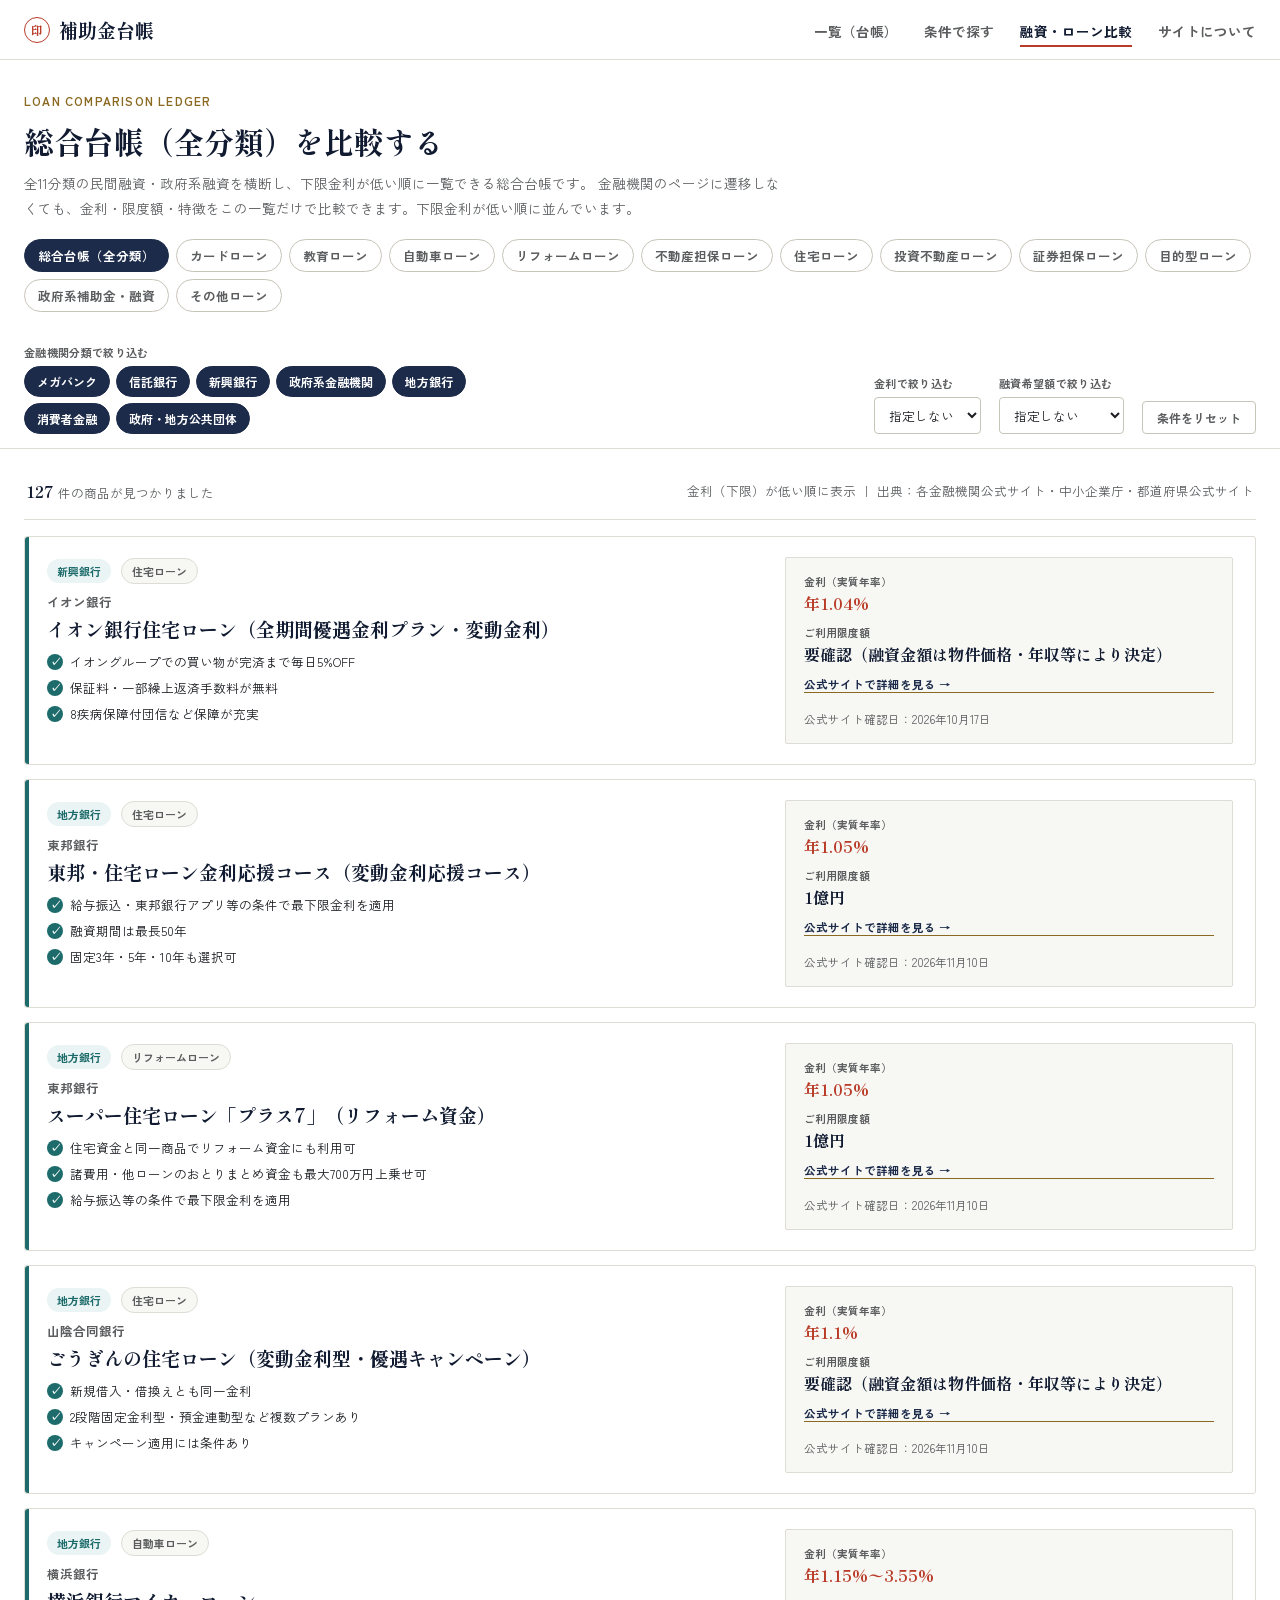
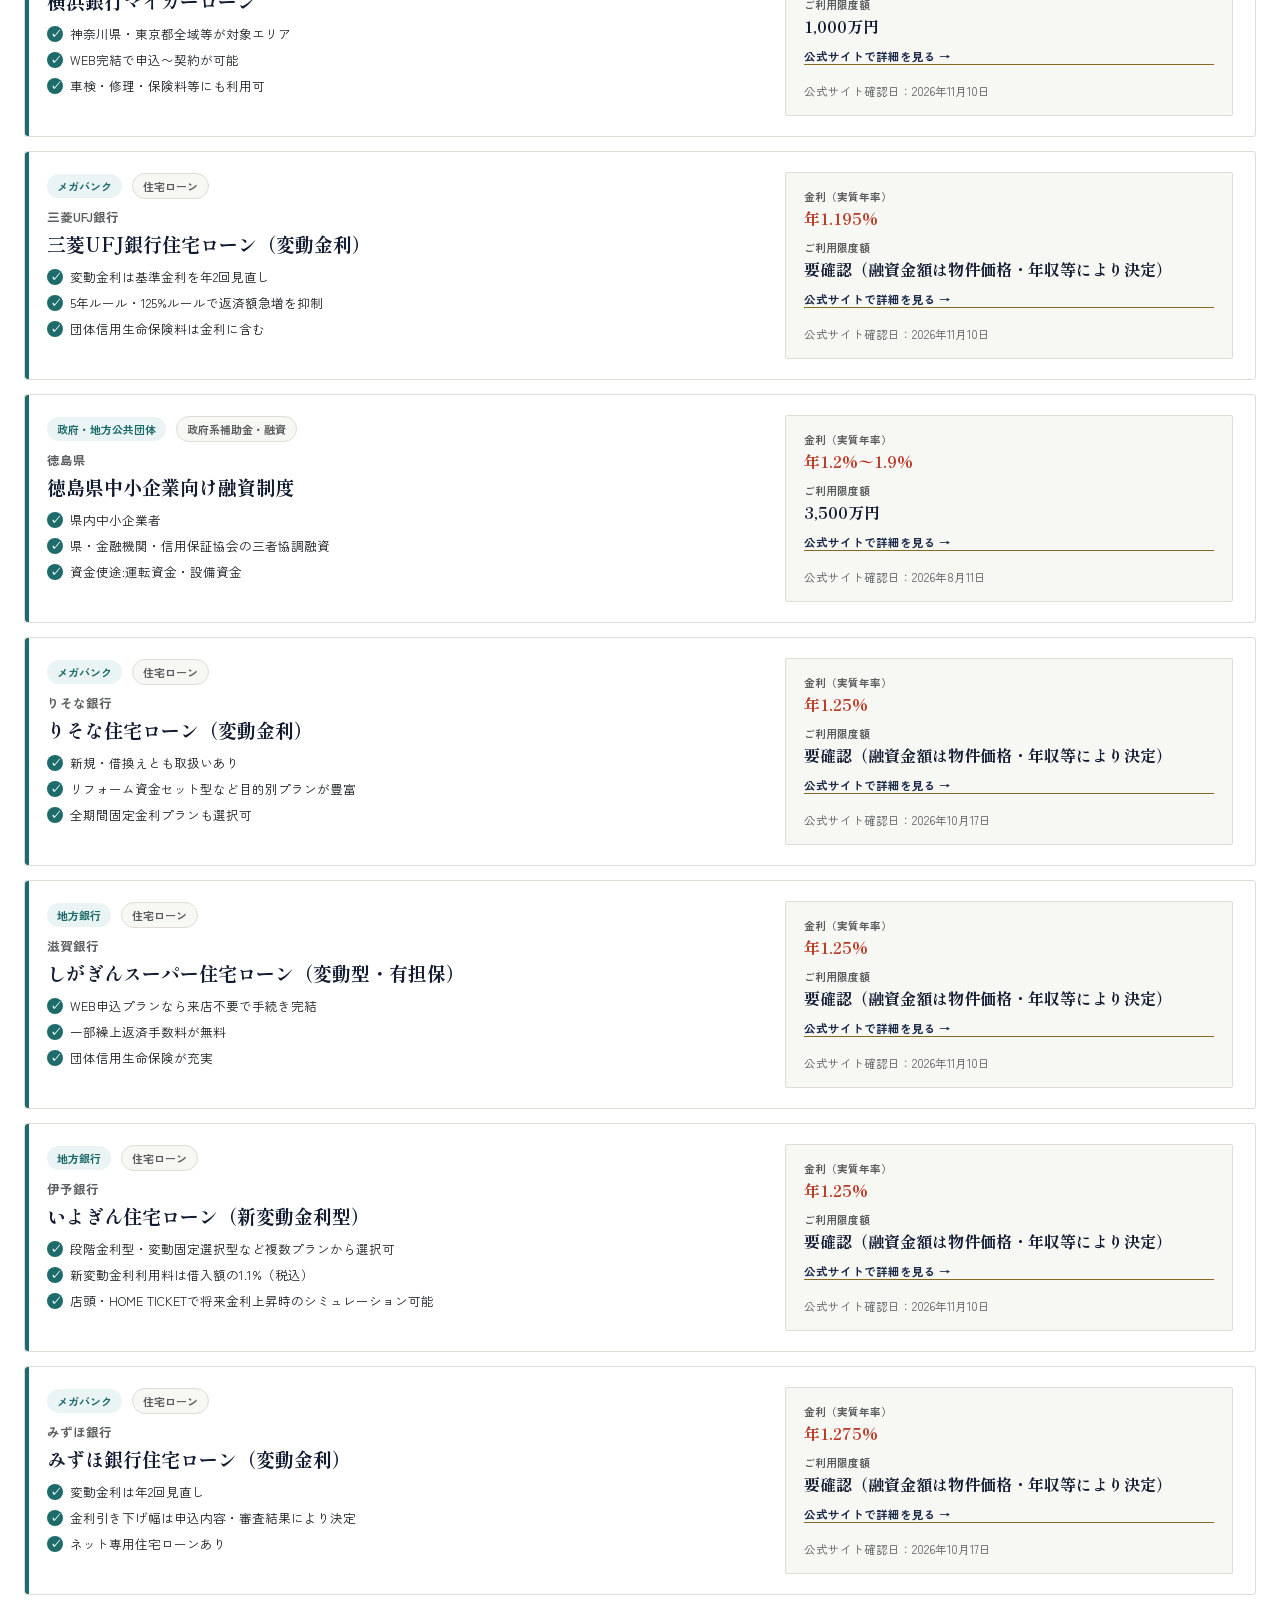
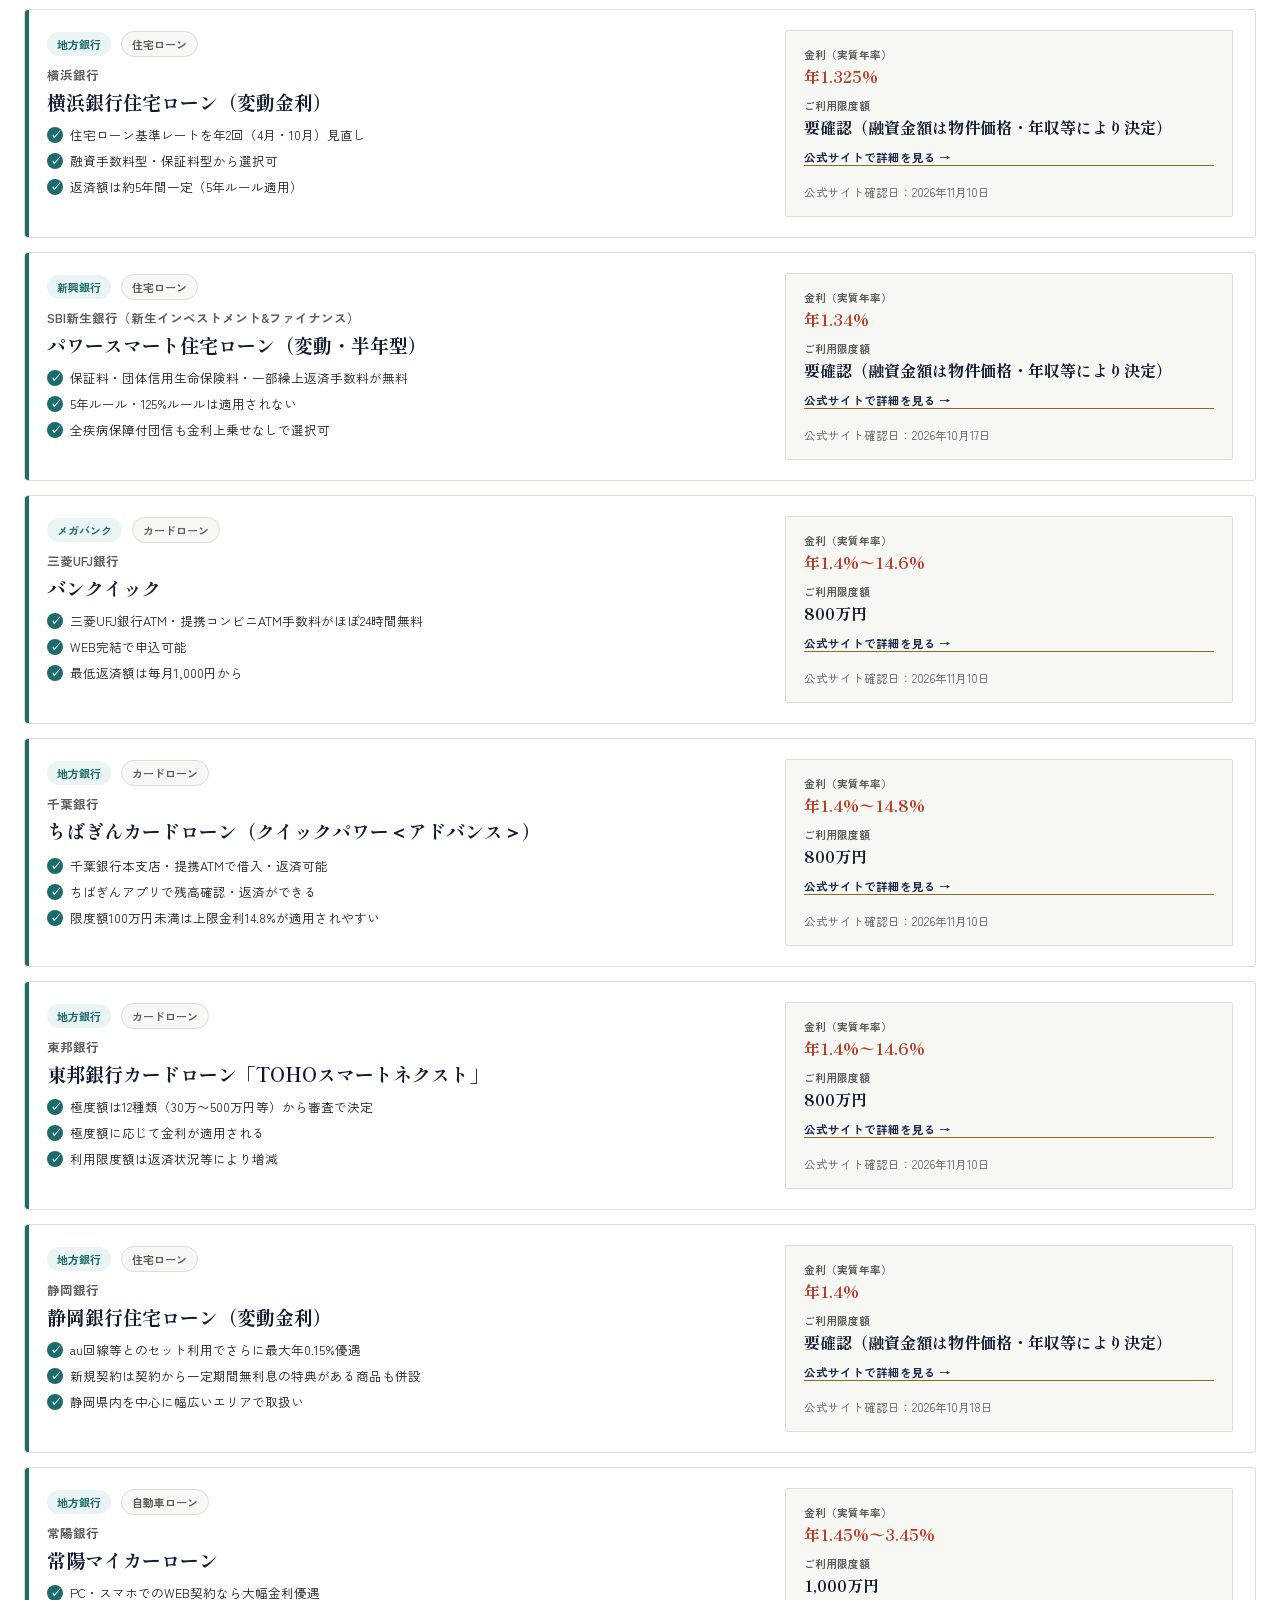
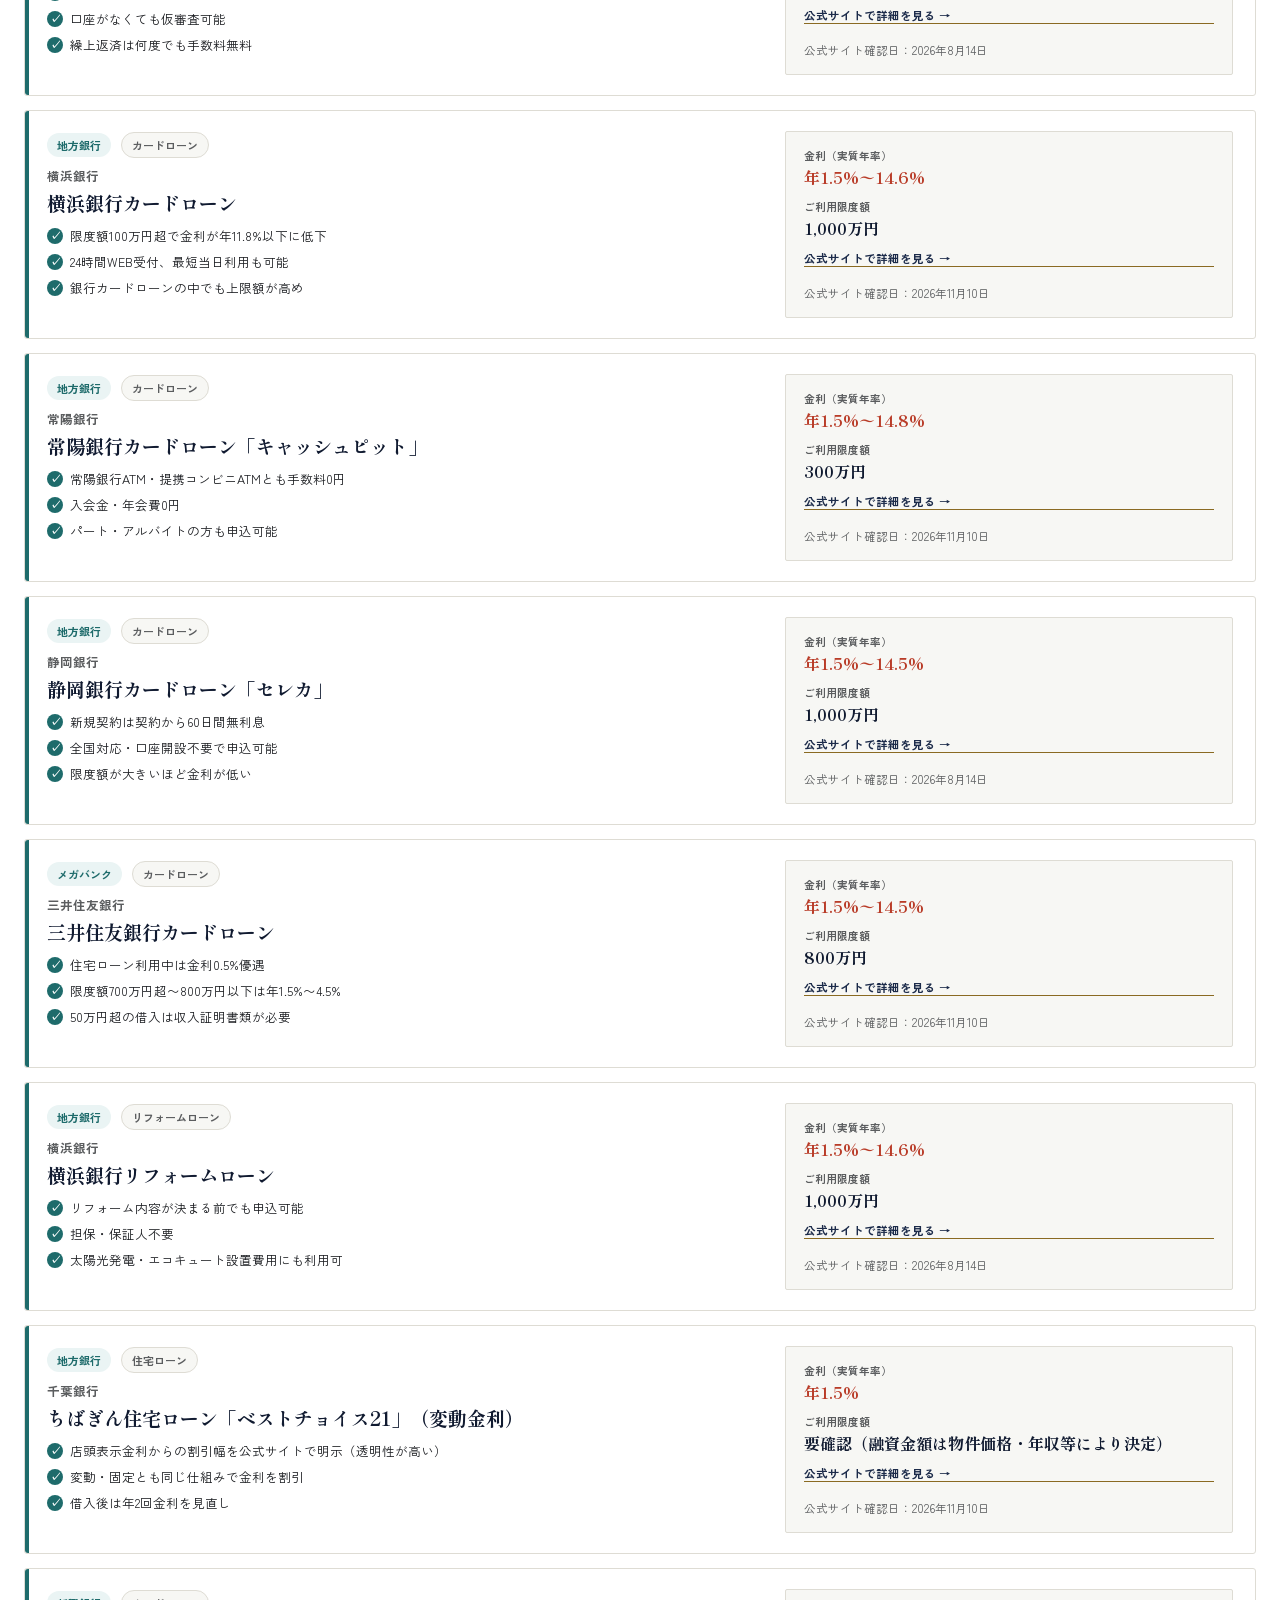
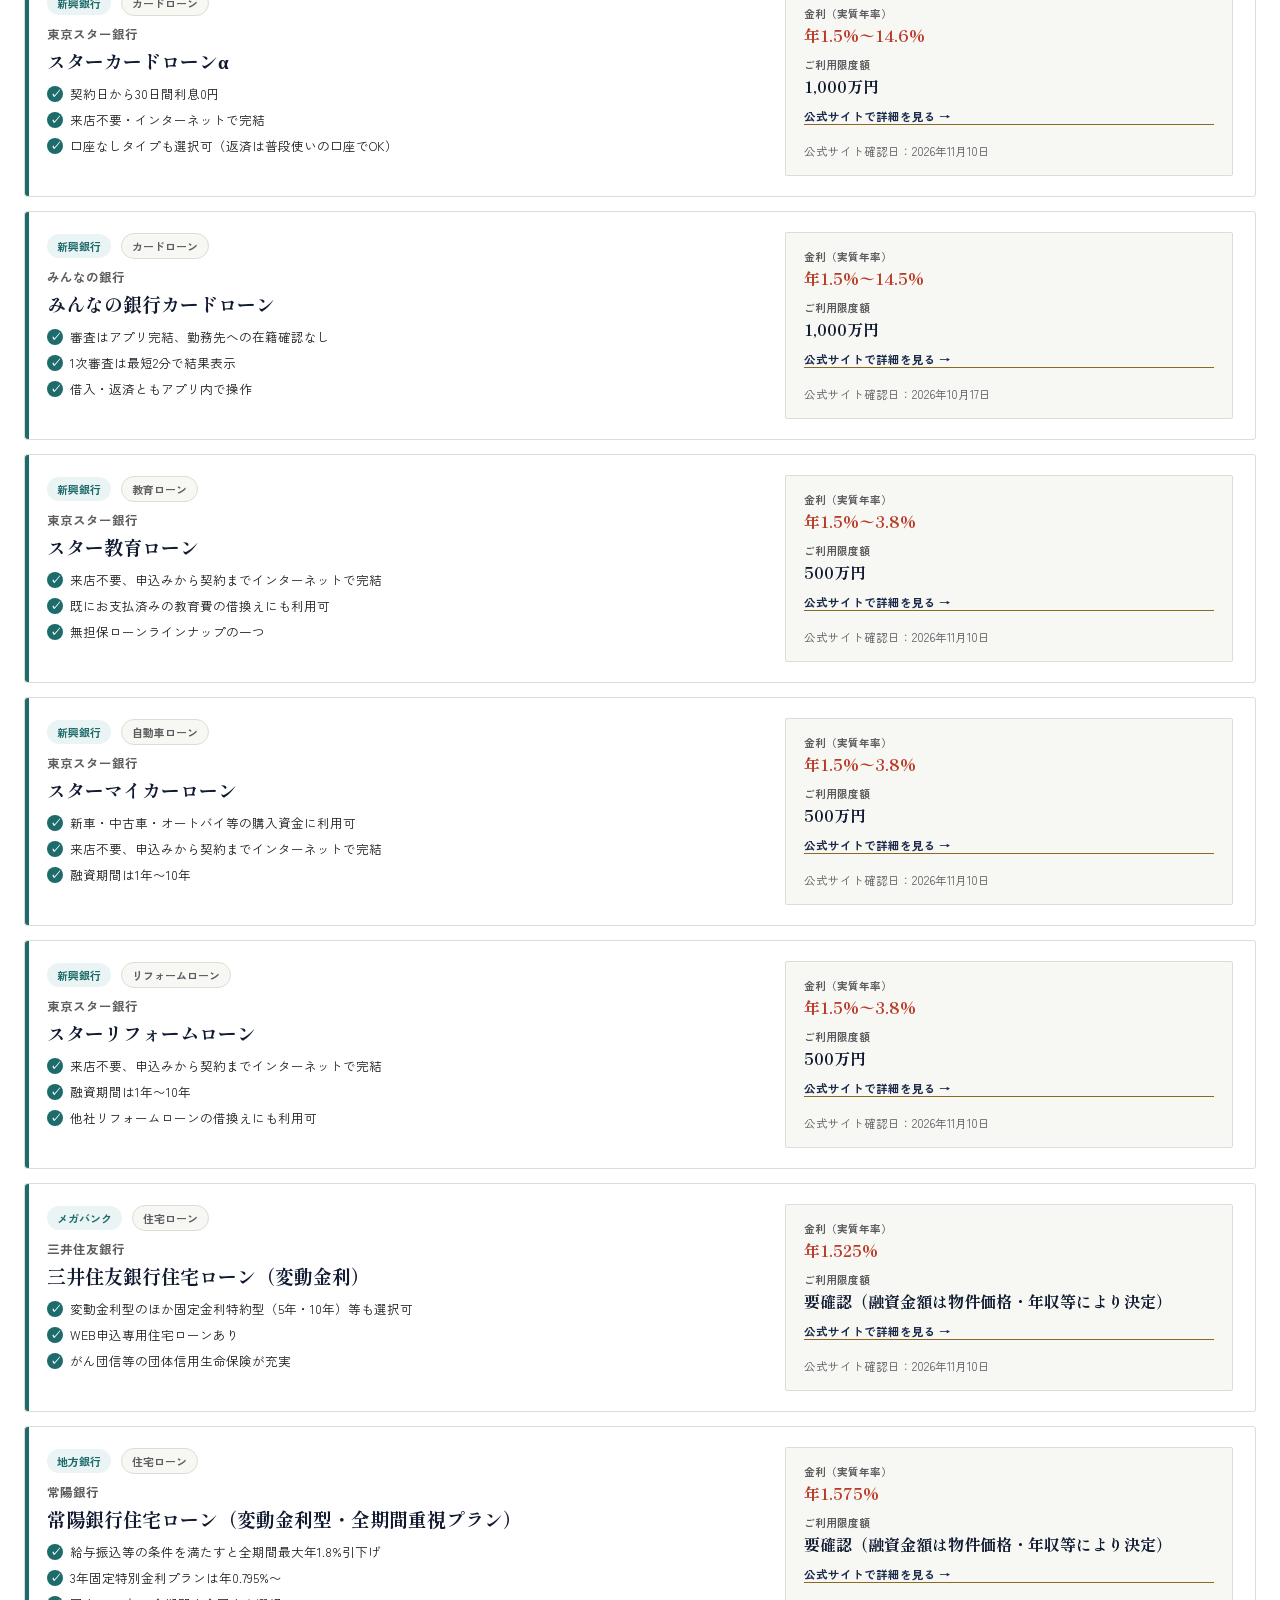
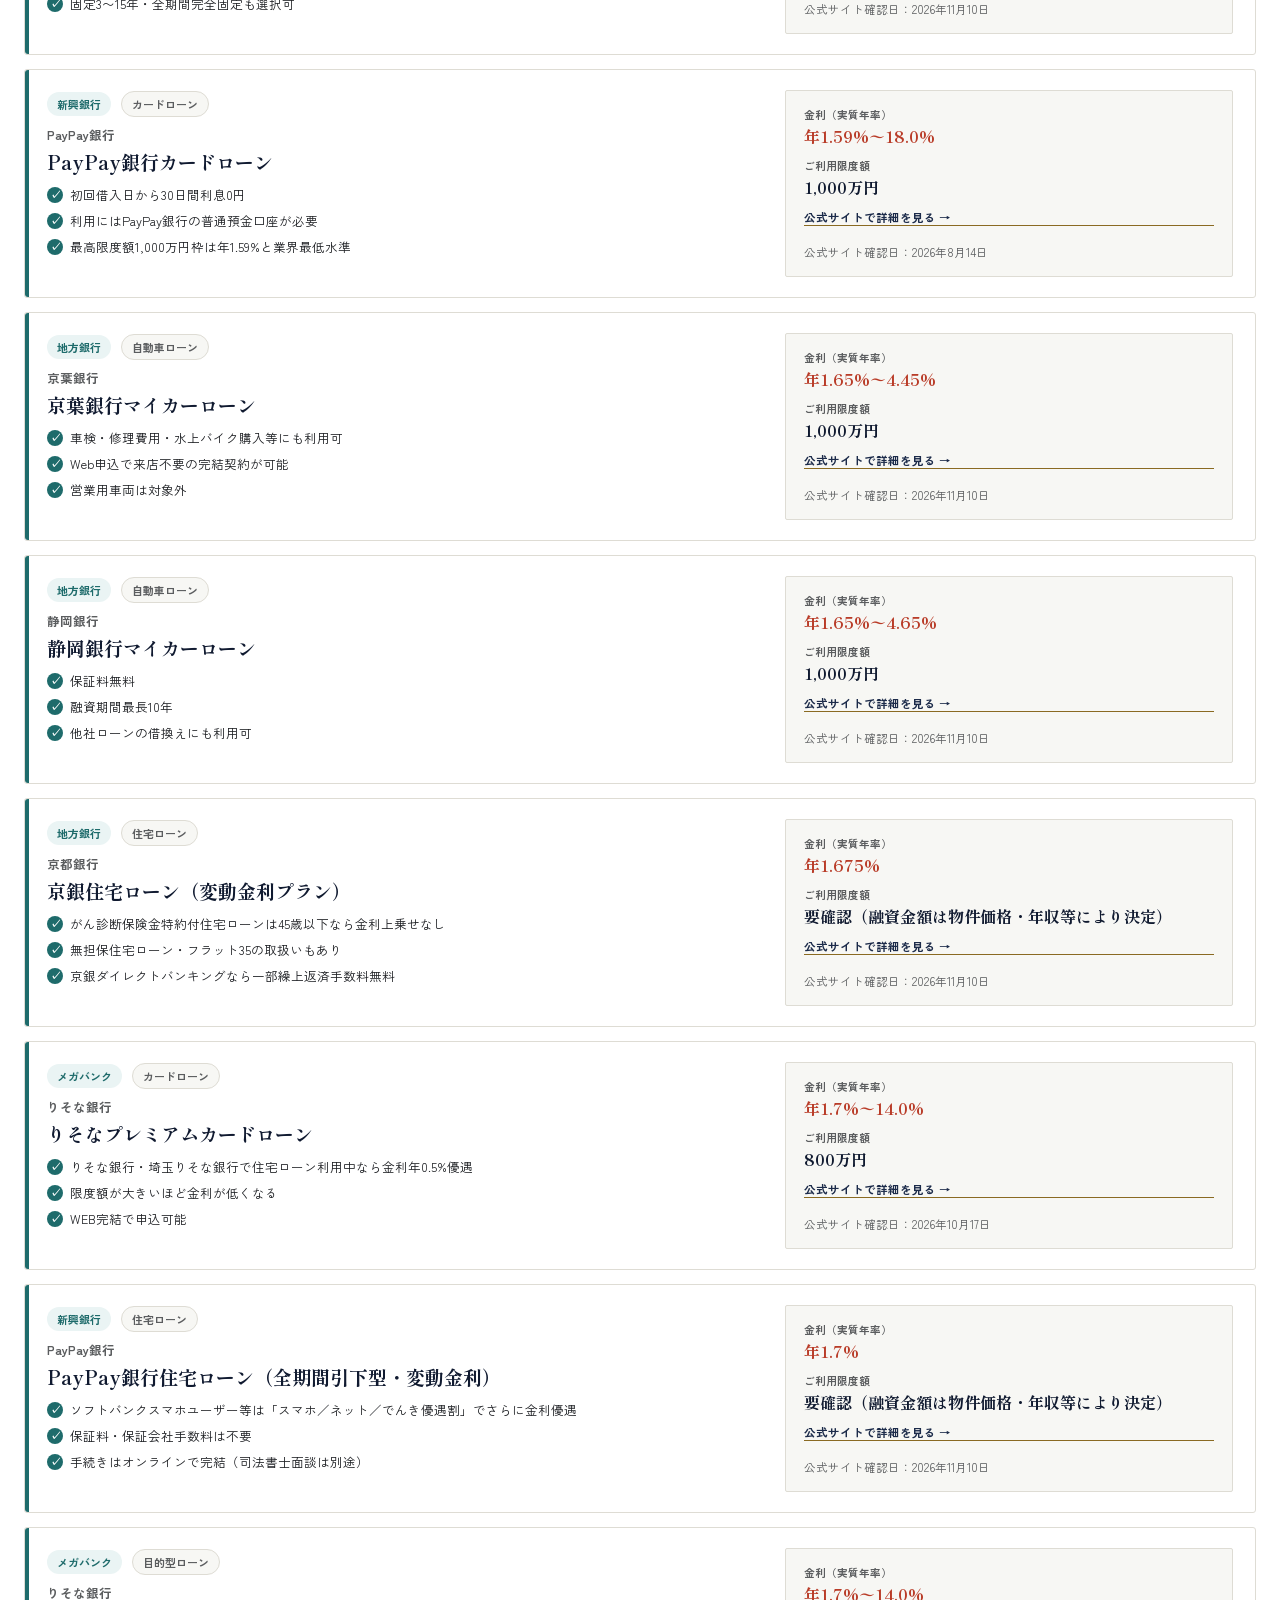
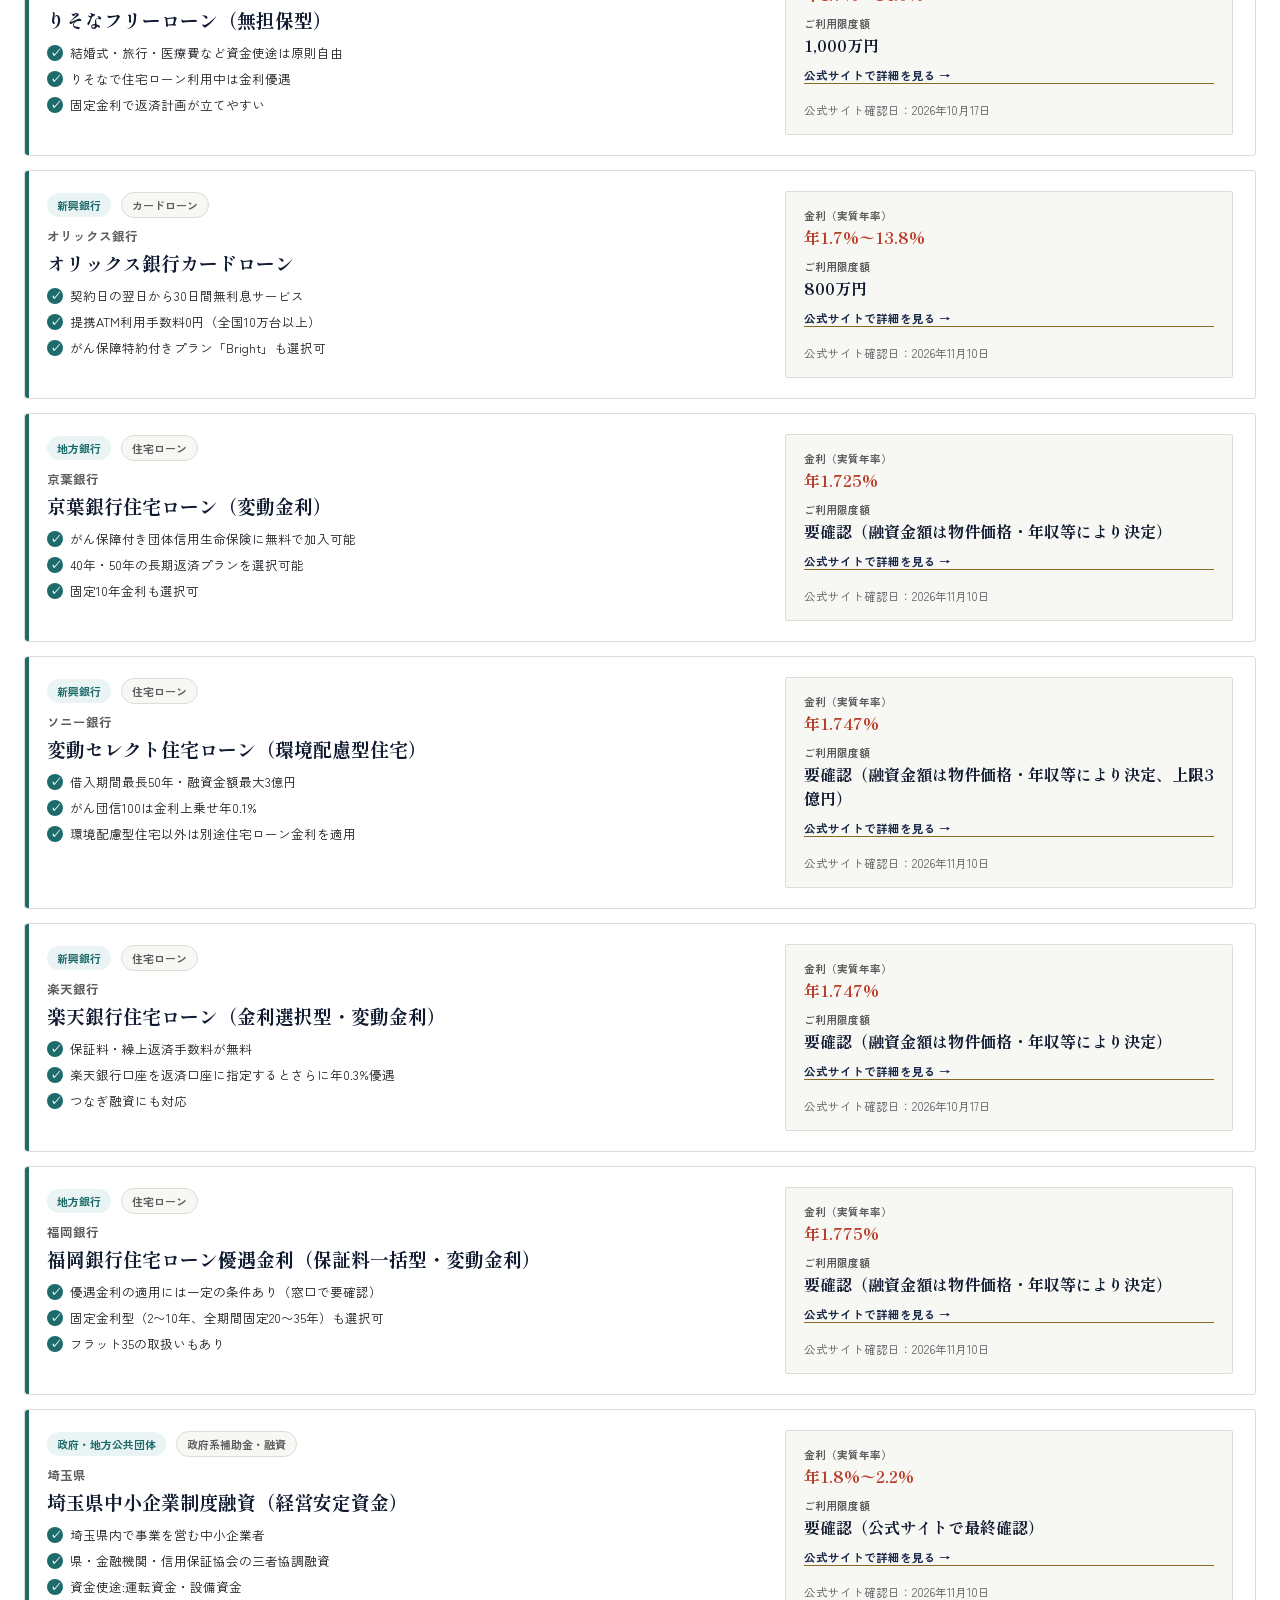
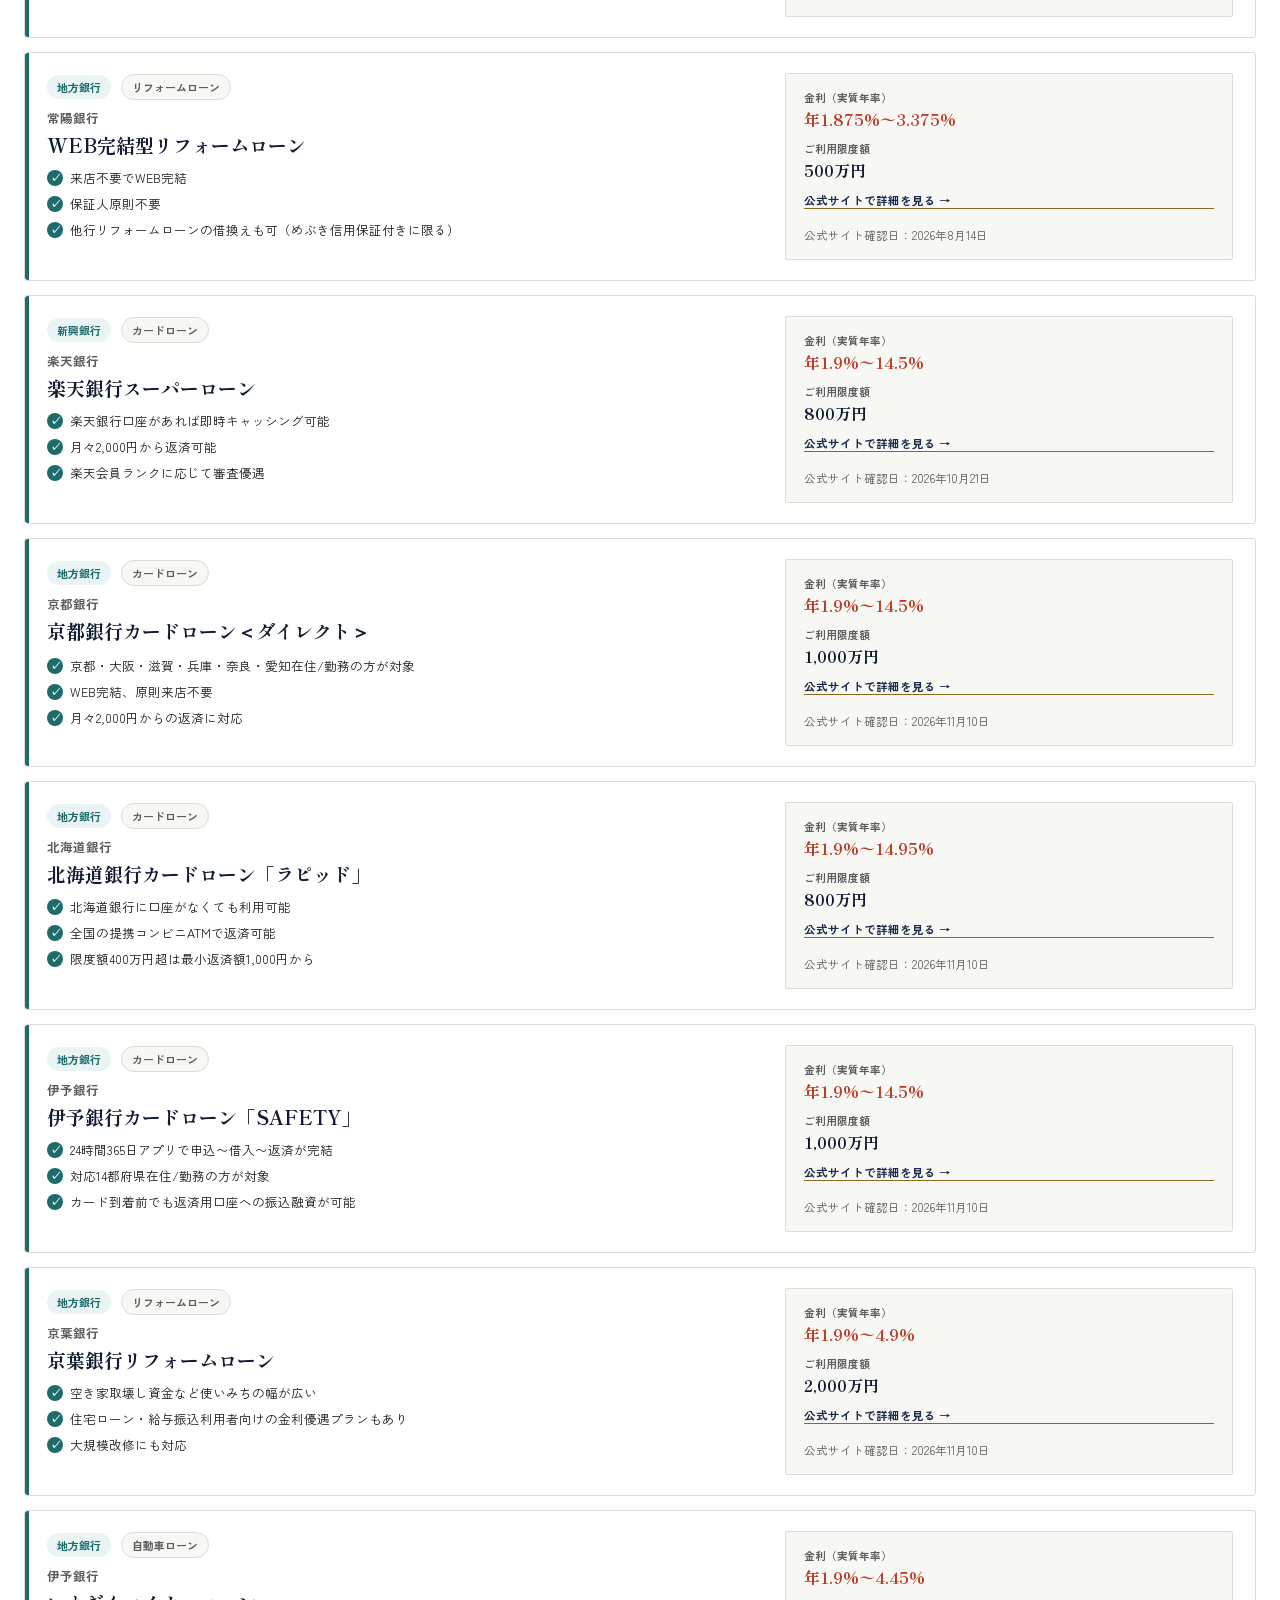
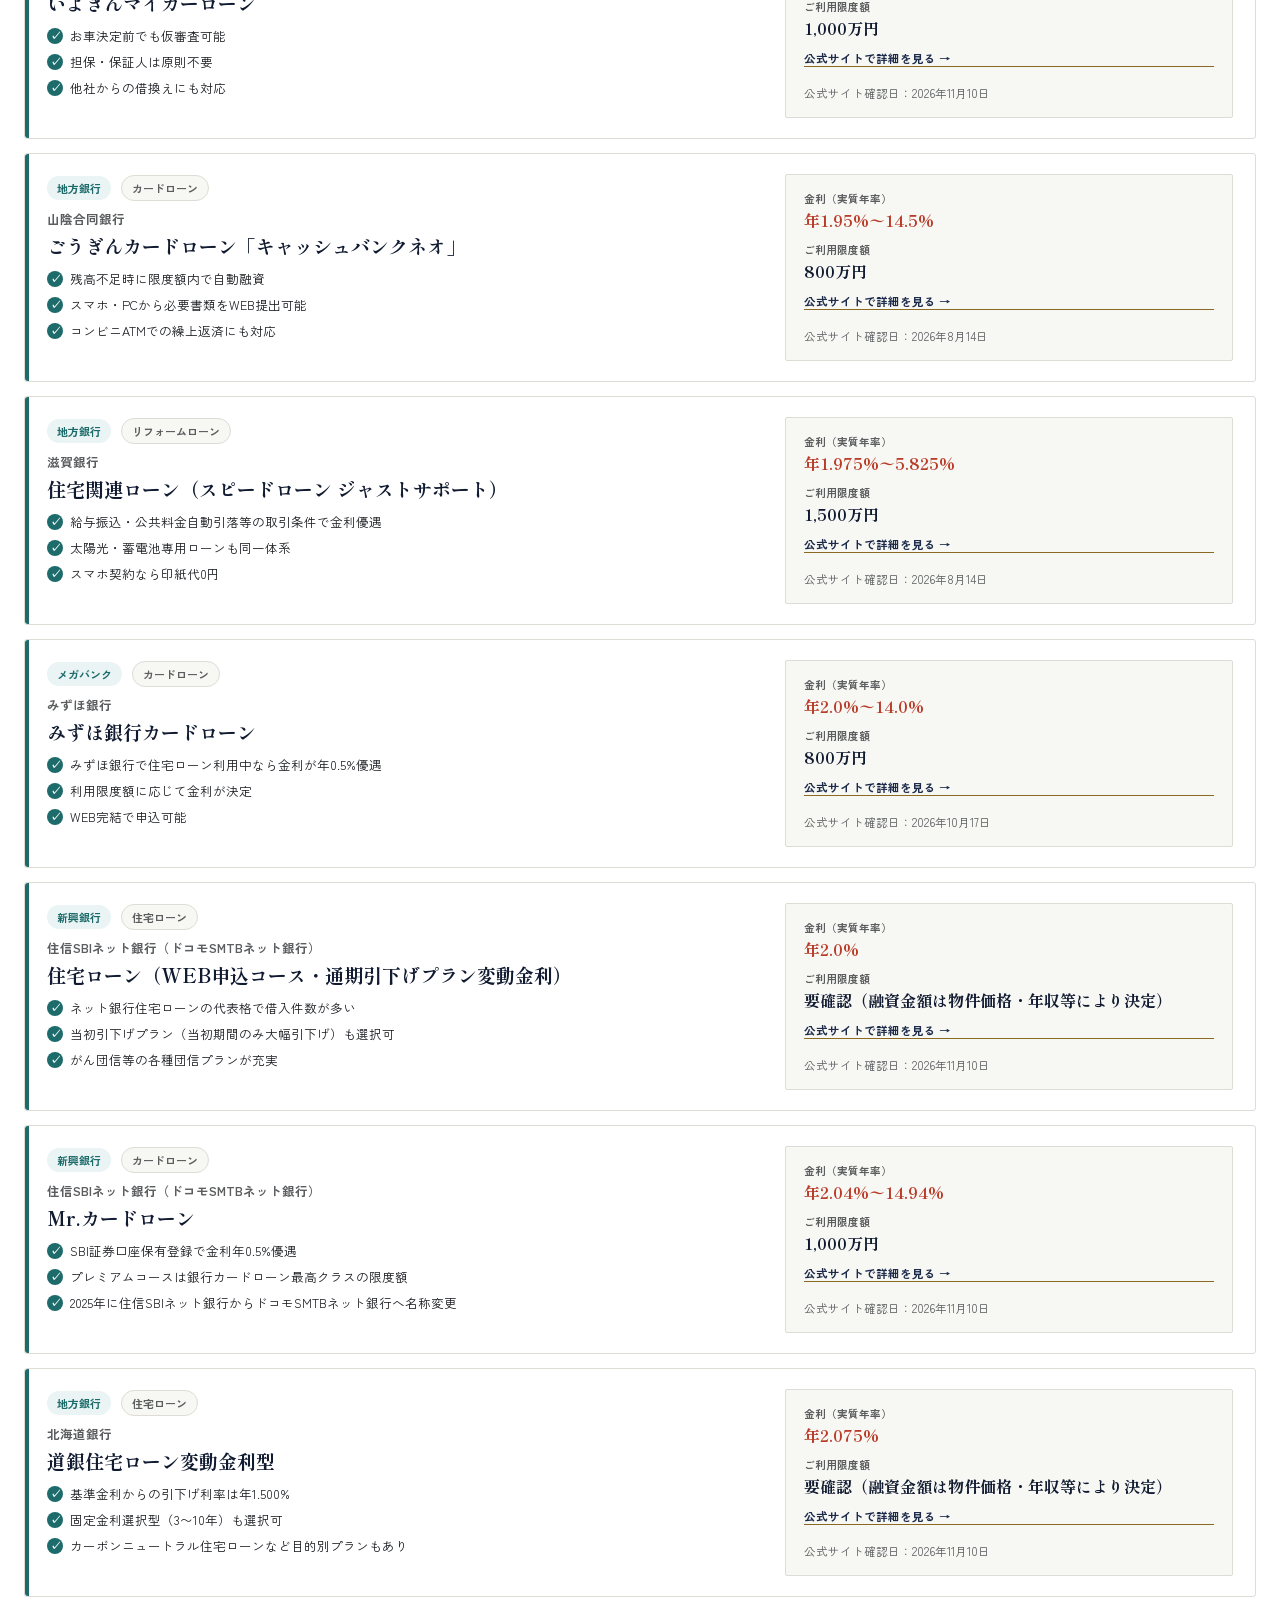
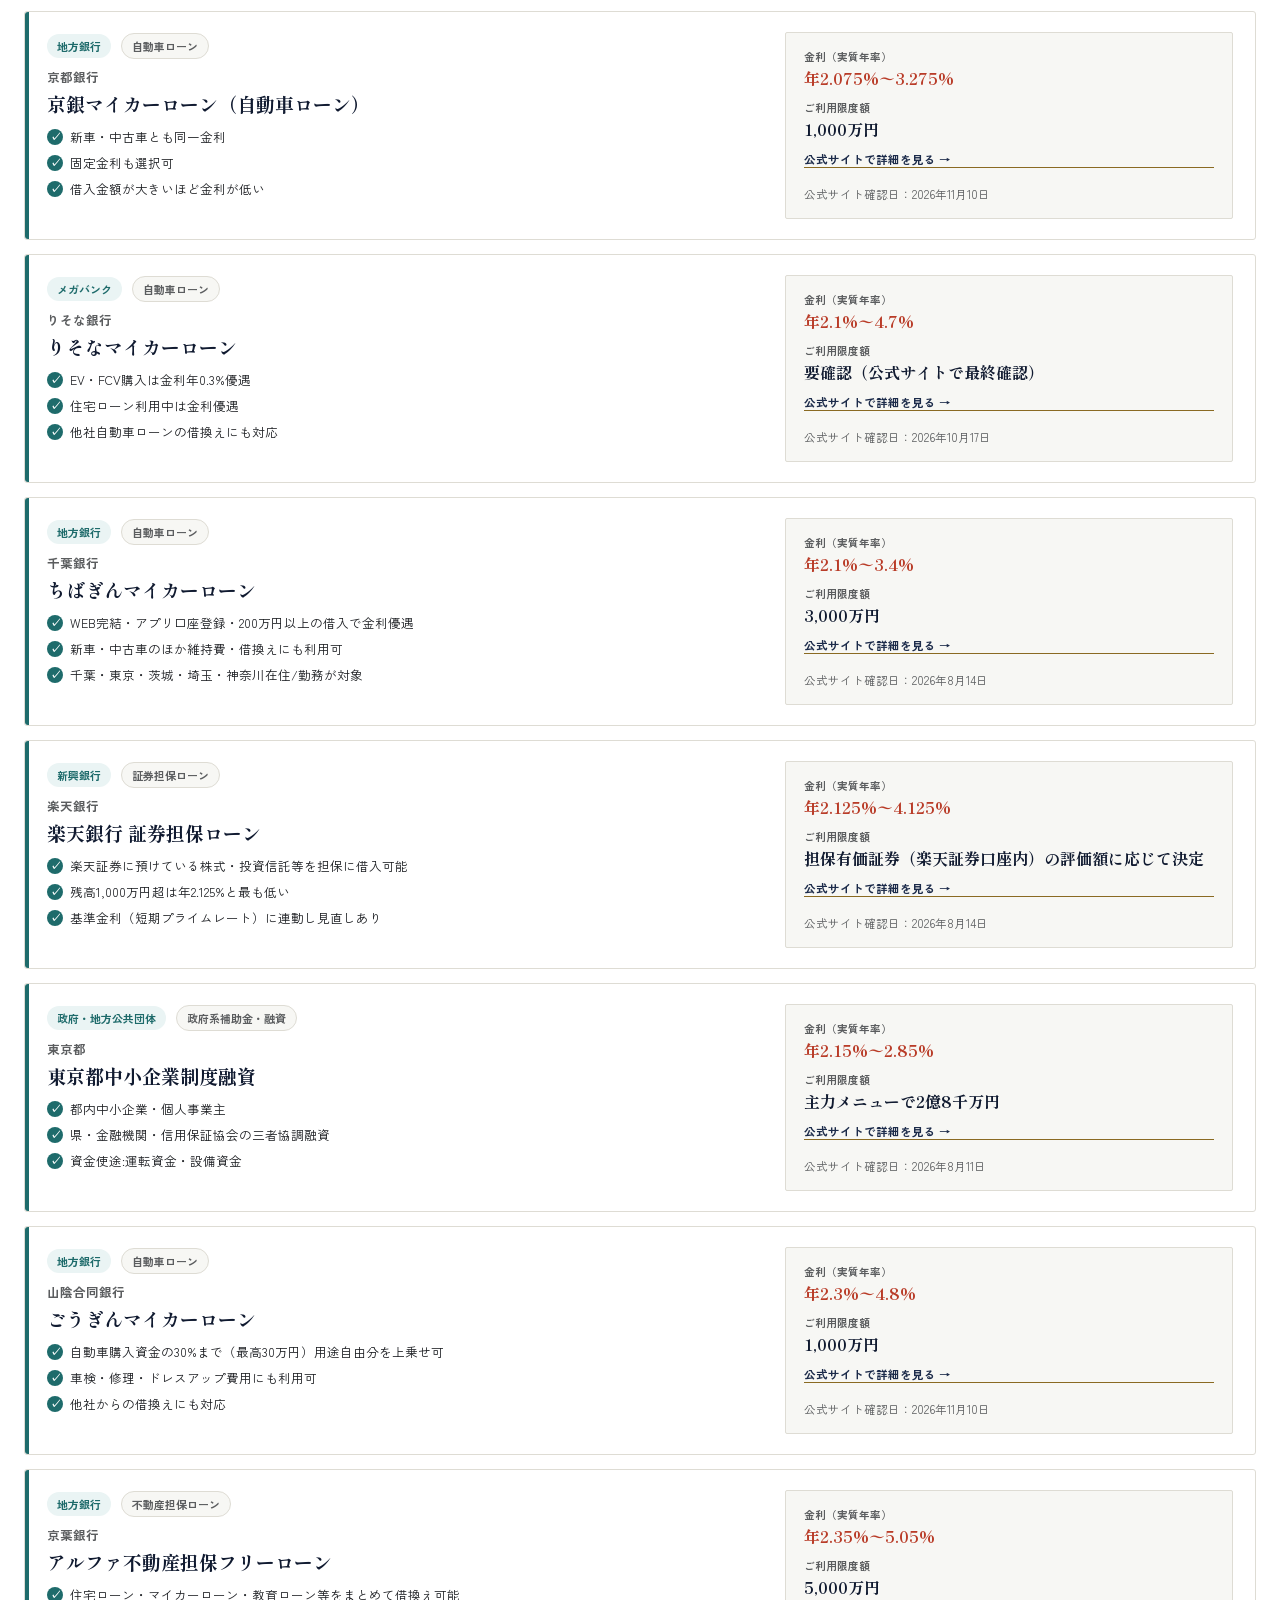
==== commit c4e75bb2: "自動更新: 2026-11-10 のクローリング結果" ====
--- a/docs/loans/index.html
+++ b/docs/loans/index.html
@@ -5237,7 +5237,7 @@
       <div class="figure-value">1億円</div>
     </div>
     <a class="detail-link" href="https://www.tohobank.co.jp/kinri/saikagen-kinri.html" target="_blank" rel="noopener">公式サイトで詳細を見る →</a>
-    <div class="checked-at">公式サイト確認日：2026年11月9日</div>
+    <div class="checked-at">公式サイト確認日：2026年11月10日</div>
   </div>
 </article>
 <article class="loan-card">
@@ -5260,7 +5260,7 @@
       <div class="figure-value">1億円</div>
     </div>
     <a class="detail-link" href="https://www.tohobank.co.jp/kinri/saikagen-kinri.html" target="_blank" rel="noopener">公式サイトで詳細を見る →</a>
-    <div class="checked-at">公式サイト確認日：2026年11月9日</div>
+    <div class="checked-at">公式サイト確認日：2026年11月10日</div>
   </div>
 </article>
 <article class="loan-card">
@@ -5283,7 +5283,7 @@
       <div class="figure-value">要確認（融資金額は物件価格・年収等により決定）</div>
     </div>
     <a class="detail-link" href="https://www.gogin.co.jp/rate/housing/index.html" target="_blank" rel="noopener">公式サイトで詳細を見る →</a>
-    <div class="checked-at">公式サイト確認日：2026年11月9日</div>
+    <div class="checked-at">公式サイト確認日：2026年11月10日</div>
   </div>
 </article>
 <article class="loan-card">
@@ -5306,7 +5306,7 @@
       <div class="figure-value">1,000万円</div>
     </div>
     <a class="detail-link" href="https://www.boy.co.jp/kojin/mycar-loan/index.html" target="_blank" rel="noopener">公式サイトで詳細を見る →</a>
-    <div class="checked-at">公式サイト確認日：2026年11月9日</div>
+    <div class="checked-at">公式サイト確認日：2026年11月10日</div>
   </div>
 </article>
 <article class="loan-card">
@@ -5329,7 +5329,7 @@
       <div class="figure-value">要確認（融資金額は物件価格・年収等により決定）</div>
     </div>
     <a class="detail-link" href="https://www.bk.mufg.jp/kariru/jutaku/yuuguu/index.html" target="_blank" rel="noopener">公式サイトで詳細を見る →</a>
-    <div class="checked-at">公式サイト確認日：2026年11月9日</div>
+    <div class="checked-at">公式サイト確認日：2026年11月10日</div>
   </div>
 </article>
 <article class="loan-card">
@@ -5398,7 +5398,7 @@
       <div class="figure-value">要確認（融資金額は物件価格・年収等により決定）</div>
     </div>
     <a class="detail-link" href="https://www.shigagin.com/rate/loan/" target="_blank" rel="noopener">公式サイトで詳細を見る →</a>
-    <div class="checked-at">公式サイト確認日：2026年11月9日</div>
+    <div class="checked-at">公式サイト確認日：2026年11月10日</div>
   </div>
 </article>
 <article class="loan-card">
@@ -5421,7 +5421,7 @@
       <div class="figure-value">要確認（融資金額は物件価格・年収等により決定）</div>
     </div>
     <a class="detail-link" href="https://www.iyobank.co.jp/kinri-gaikokukawasesoba-market/monthly/kojinloankinri.html" target="_blank" rel="noopener">公式サイトで詳細を見る →</a>
-    <div class="checked-at">公式サイト確認日：2026年11月9日</div>
+    <div class="checked-at">公式サイト確認日：2026年11月10日</div>
   </div>
 </article>
 <article class="loan-card">
@@ -5467,7 +5467,7 @@
       <div class="figure-value">要確認（融資金額は物件価格・年収等により決定）</div>
     </div>
     <a class="detail-link" href="https://www.boy.co.jp/kojin/jutaku-loan/shinchiku/index.html" target="_blank" rel="noopener">公式サイトで詳細を見る →</a>
-    <div class="checked-at">公式サイト確認日：2026年11月9日</div>
+    <div class="checked-at">公式サイト確認日：2026年11月10日</div>
   </div>
 </article>
 <article class="loan-card">
@@ -5513,7 +5513,7 @@
       <div class="figure-value">800万円</div>
     </div>
     <a class="detail-link" href="https://www.bk.mufg.jp/kariru/banquic/index.html" target="_blank" rel="noopener">公式サイトで詳細を見る →</a>
-    <div class="checked-at">公式サイト確認日：2026年11月9日</div>
+    <div class="checked-at">公式サイト確認日：2026年11月10日</div>
   </div>
 </article>
 <article class="loan-card">
@@ -5536,7 +5536,7 @@
       <div class="figure-value">800万円</div>
     </div>
     <a class="detail-link" href="https://www.chibabank.co.jp/kojin/services/loan/cardloan/cardloan_new" target="_blank" rel="noopener">公式サイトで詳細を見る →</a>
-    <div class="checked-at">公式サイト確認日：2026年11月9日</div>
+    <div class="checked-at">公式サイト確認日：2026年11月10日</div>
   </div>
 </article>
 <article class="loan-card">
@@ -5559,7 +5559,7 @@
       <div class="figure-value">800万円</div>
     </div>
     <a class="detail-link" href="https://www.tohobank.co.jp/kinri/loan.html" target="_blank" rel="noopener">公式サイトで詳細を見る →</a>
-    <div class="checked-at">公式サイト確認日：2026年11月9日</div>
+    <div class="checked-at">公式サイト確認日：2026年11月10日</div>
   </div>
 </article>
 <article class="loan-card">
@@ -5628,7 +5628,7 @@
       <div class="figure-value">1,000万円</div>
     </div>
     <a class="detail-link" href="https://www.boy.co.jp/kojin/card-loan/yokohama/index.html" target="_blank" rel="noopener">公式サイトで詳細を見る →</a>
-    <div class="checked-at">公式サイト確認日：2026年11月9日</div>
+    <div class="checked-at">公式サイト確認日：2026年11月10日</div>
   </div>
 </article>
 <article class="loan-card">
@@ -5651,7 +5651,7 @@
       <div class="figure-value">300万円</div>
     </div>
     <a class="detail-link" href="https://www.joyobank.co.jp/personal/loan/cashpit/" target="_blank" rel="noopener">公式サイトで詳細を見る →</a>
-    <div class="checked-at">公式サイト確認日：2026年11月9日</div>
+    <div class="checked-at">公式サイト確認日：2026年11月10日</div>
   </div>
 </article>
 <article class="loan-card">
@@ -5697,7 +5697,7 @@
       <div class="figure-value">800万円</div>
     </div>
     <a class="detail-link" href="https://www.smbc.co.jp/kojin/cardloan/details/kinri/" target="_blank" rel="noopener">公式サイトで詳細を見る →</a>
-    <div class="checked-at">公式サイト確認日：2026年11月9日</div>
+    <div class="checked-at">公式サイト確認日：2026年11月10日</div>
   </div>
 </article>
 <article class="loan-card">
@@ -5743,7 +5743,7 @@
       <div class="figure-value">要確認（融資金額は物件価格・年収等により決定）</div>
     </div>
     <a class="detail-link" href="https://www.chibabank.co.jp/kojin/loan/housing/plan/select/plan02.html" target="_blank" rel="noopener">公式サイトで詳細を見る →</a>
-    <div class="checked-at">公式サイト確認日：2026年11月9日</div>
+    <div class="checked-at">公式サイト確認日：2026年11月10日</div>
   </div>
 </article>
 <article class="loan-card">
@@ -5766,7 +5766,7 @@
       <div class="figure-value">1,000万円</div>
     </div>
     <a class="detail-link" href="https://www.tokyostarbank.co.jp/products/loan/cardloan/" target="_blank" rel="noopener">公式サイトで詳細を見る →</a>
-    <div class="checked-at">公式サイト確認日：2026年11月9日</div>
+    <div class="checked-at">公式サイト確認日：2026年11月10日</div>
   </div>
 </article>
 <article class="loan-card">
@@ -5812,7 +5812,7 @@
       <div class="figure-value">500万円</div>
     </div>
     <a class="detail-link" href="https://www.tokyostarbank.co.jp/products/loan/unsecured/education/" target="_blank" rel="noopener">公式サイトで詳細を見る →</a>
-    <div class="checked-at">公式サイト確認日：2026年11月9日</div>
+    <div class="checked-at">公式サイト確認日：2026年11月10日</div>
   </div>
 </article>
 <article class="loan-card">
@@ -5835,7 +5835,7 @@
       <div class="figure-value">500万円</div>
     </div>
     <a class="detail-link" href="https://www.tokyostarbank.co.jp/products/loan/unsecured/mycar/" target="_blank" rel="noopener">公式サイトで詳細を見る →</a>
-    <div class="checked-at">公式サイト確認日：2026年11月9日</div>
+    <div class="checked-at">公式サイト確認日：2026年11月10日</div>
   </div>
 </article>
 <article class="loan-card">
@@ -5858,7 +5858,7 @@
       <div class="figure-value">500万円</div>
     </div>
     <a class="detail-link" href="https://www.tokyostarbank.co.jp/products/loan/unsecured/reform/" target="_blank" rel="noopener">公式サイトで詳細を見る →</a>
-    <div class="checked-at">公式サイト確認日：2026年11月9日</div>
+    <div class="checked-at">公式サイト確認日：2026年11月10日</div>
   </div>
 </article>
 <article class="loan-card">
@@ -5881,7 +5881,7 @@
       <div class="figure-value">要確認（融資金額は物件価格・年収等により決定）</div>
     </div>
     <a class="detail-link" href="https://www.smbc.co.jp/kojin/jutaku_loan/kinri/" target="_blank" rel="noopener">公式サイトで詳細を見る →</a>
-    <div class="checked-at">公式サイト確認日：2026年11月9日</div>
+    <div class="checked-at">公式サイト確認日：2026年11月10日</div>
   </div>
 </article>
 <article class="loan-card">
@@ -5904,7 +5904,7 @@
       <div class="figure-value">要確認（融資金額は物件価格・年収等により決定）</div>
     </div>
     <a class="detail-link" href="https://www.joyobank.co.jp/personal/loan/jutaku/kinri/" target="_blank" rel="noopener">公式サイトで詳細を見る →</a>
-    <div class="checked-at">公式サイト確認日：2026年11月9日</div>
+    <div class="checked-at">公式サイト確認日：2026年11月10日</div>
   </div>
 </article>
 <article class="loan-card">
@@ -5950,7 +5950,7 @@
       <div class="figure-value">1,000万円</div>
     </div>
     <a class="detail-link" href="https://www.keiyobank.co.jp/individual/loan/my_car/" target="_blank" rel="noopener">公式サイトで詳細を見る →</a>
-    <div class="checked-at">公式サイト確認日：2026年11月9日</div>
+    <div class="checked-at">公式サイト確認日：2026年11月10日</div>
   </div>
 </article>
 <article class="loan-card">
@@ -5973,7 +5973,7 @@
       <div class="figure-value">1,000万円</div>
     </div>
     <a class="detail-link" href="https://www.shizuokabank.co.jp/personal/loan/mycar/" target="_blank" rel="noopener">公式サイトで詳細を見る →</a>
-    <div class="checked-at">公式サイト確認日：2026年11月9日</div>
+    <div class="checked-at">公式サイト確認日：2026年11月10日</div>
   </div>
 </article>
 <article class="loan-card">
@@ -5996,7 +5996,7 @@
       <div class="figure-value">要確認（融資金額は物件価格・年収等により決定）</div>
     </div>
     <a class="detail-link" href="https://www.kyotobank.co.jp/kojin/campaign/kinriplan/" target="_blank" rel="noopener">公式サイトで詳細を見る →</a>
-    <div class="checked-at">公式サイト確認日：2026年11月9日</div>
+    <div class="checked-at">公式サイト確認日：2026年11月10日</div>
   </div>
 </article>
 <article class="loan-card">
@@ -6042,7 +6042,7 @@
       <div class="figure-value">要確認（融資金額は物件価格・年収等により決定）</div>
     </div>
     <a class="detail-link" href="https://www.paypay-bank.co.jp/mortgage/interest/index.html" target="_blank" rel="noopener">公式サイトで詳細を見る →</a>
-    <div class="checked-at">公式サイト確認日：2026年11月9日</div>
+    <div class="checked-at">公式サイト確認日：2026年11月10日</div>
   </div>
 </article>
 <article class="loan-card">
@@ -6088,7 +6088,7 @@
       <div class="figure-value">800万円</div>
     </div>
     <a class="detail-link" href="https://www.orixbank.co.jp/personal/cardloan/" target="_blank" rel="noopener">公式サイトで詳細を見る →</a>
-    <div class="checked-at">公式サイト確認日：2026年11月9日</div>
+    <div class="checked-at">公式サイト確認日：2026年11月10日</div>
   </div>
 </article>
 <article class="loan-card">
@@ -6111,7 +6111,7 @@
       <div class="figure-value">要確認（融資金額は物件価格・年収等により決定）</div>
     </div>
     <a class="detail-link" href="https://www.keiyobank.co.jp/individual/loan/housing/" target="_blank" rel="noopener">公式サイトで詳細を見る →</a>
-    <div class="checked-at">公式サイト確認日：2026年11月9日</div>
+    <div class="checked-at">公式サイト確認日：2026年11月10日</div>
   </div>
 </article>
 <article class="loan-card">
@@ -6134,7 +6134,7 @@
       <div class="figure-value">要確認（融資金額は物件価格・年収等により決定、上限3億円）</div>
     </div>
     <a class="detail-link" href="https://sonybank.jp/products/hl/" target="_blank" rel="noopener">公式サイトで詳細を見る →</a>
-    <div class="checked-at">公式サイト確認日：2026年11月9日</div>
+    <div class="checked-at">公式サイト確認日：2026年11月10日</div>
   </div>
 </article>
 <article class="loan-card">
@@ -6180,7 +6180,7 @@
       <div class="figure-value">要確認（融資金額は物件価格・年収等により決定）</div>
     </div>
     <a class="detail-link" href="https://www.fukuokabank.co.jp/price/loaninterest/" target="_blank" rel="noopener">公式サイトで詳細を見る →</a>
-    <div class="checked-at">公式サイト確認日：2026年11月9日</div>
+    <div class="checked-at">公式サイト確認日：2026年11月10日</div>
   </div>
 </article>
 <article class="loan-card">
@@ -6203,7 +6203,7 @@
       <div class="figure-value">要確認（公式サイトで最終確認）</div>
     </div>
     <a class="detail-link" href="https://www.pref.saitama.lg.jp/a0805/seidoyushi/" target="_blank" rel="noopener">公式サイトで詳細を見る →</a>
-    <div class="checked-at">公式サイト確認日：2026年11月9日</div>
+    <div class="checked-at">公式サイト確認日：2026年11月10日</div>
   </div>
 </article>
 <article class="loan-card">
@@ -6272,7 +6272,7 @@
       <div class="figure-value">1,000万円</div>
     </div>
     <a class="detail-link" href="https://www.kyotobank.co.jp/kojin/loan/card/" target="_blank" rel="noopener">公式サイトで詳細を見る →</a>
-    <div class="checked-at">公式サイト確認日：2026年11月9日</div>
+    <div class="checked-at">公式サイト確認日：2026年11月10日</div>
   </div>
 </article>
 <article class="loan-card">
@@ -6295,7 +6295,7 @@
       <div class="figure-value">800万円</div>
     </div>
     <a class="detail-link" href="https://www.hokkaidobank.co.jp/loan/lineup/rapid.html" target="_blank" rel="noopener">公式サイトで詳細を見る →</a>
-    <div class="checked-at">公式サイト確認日：2026年11月9日</div>
+    <div class="checked-at">公式サイト確認日：2026年11月10日</div>
   </div>
 </article>
 <article class="loan-card">
@@ -6318,7 +6318,7 @@
       <div class="figure-value">1,000万円</div>
     </div>
     <a class="detail-link" href="https://www.iyobank.co.jp/kariru/safety.html" target="_blank" rel="noopener">公式サイトで詳細を見る →</a>
-    <div class="checked-at">公式サイト確認日：2026年11月9日</div>
+    <div class="checked-at">公式サイト確認日：2026年11月10日</div>
   </div>
 </article>
 <article class="loan-card">
@@ -6341,7 +6341,7 @@
       <div class="figure-value">2,000万円</div>
     </div>
     <a class="detail-link" href="https://www.keiyobank.co.jp/individual/loan/reform/" target="_blank" rel="noopener">公式サイトで詳細を見る →</a>
-    <div class="checked-at">公式サイト確認日：2026年11月9日</div>
+    <div class="checked-at">公式サイト確認日：2026年11月10日</div>
   </div>
 </article>
 <article class="loan-card">
@@ -6364,7 +6364,7 @@
       <div class="figure-value">1,000万円</div>
     </div>
     <a class="detail-link" href="https://www.iyobank.co.jp/kariru/mycar-loan/" target="_blank" rel="noopener">公式サイトで詳細を見る →</a>
-    <div class="checked-at">公式サイト確認日：2026年11月9日</div>
+    <div class="checked-at">公式サイト確認日：2026年11月10日</div>
   </div>
 </article>
 <article class="loan-card">
@@ -6456,7 +6456,7 @@
       <div class="figure-value">要確認（融資金額は物件価格・年収等により決定）</div>
     </div>
     <a class="detail-link" href="https://www.netbk.co.jp/contents/lineup/home-loan/web/kinri/" target="_blank" rel="noopener">公式サイトで詳細を見る →</a>
-    <div class="checked-at">公式サイト確認日：2026年11月9日</div>
+    <div class="checked-at">公式サイト確認日：2026年11月10日</div>
   </div>
 </article>
 <article class="loan-card">
@@ -6479,7 +6479,7 @@
       <div class="figure-value">1,000万円</div>
     </div>
     <a class="detail-link" href="https://www.netbk.co.jp/contents/lineup/card-loan/" target="_blank" rel="noopener">公式サイトで詳細を見る →</a>
-    <div class="checked-at">公式サイト確認日：2026年11月9日</div>
+    <div class="checked-at">公式サイト確認日：2026年11月10日</div>
   </div>
 </article>
 <article class="loan-card">
@@ -6502,7 +6502,7 @@
       <div class="figure-value">要確認（融資金額は物件価格・年収等により決定）</div>
     </div>
     <a class="detail-link" href="https://www.hokkaidobank.co.jp/kinri/new_loan.html" target="_blank" rel="noopener">公式サイトで詳細を見る →</a>
-    <div class="checked-at">公式サイト確認日：2026年11月9日</div>
+    <div class="checked-at">公式サイト確認日：2026年11月10日</div>
   </div>
 </article>
 <article class="loan-card">
@@ -6525,7 +6525,7 @@
       <div class="figure-value">1,000万円</div>
     </div>
     <a class="detail-link" href="https://www.kyotobank.co.jp/kojin/loan/car/" target="_blank" rel="noopener">公式サイトで詳細を見る →</a>
-    <div class="checked-at">公式サイト確認日：2026年11月9日</div>
+    <div class="checked-at">公式サイト確認日：2026年11月10日</div>
   </div>
 </article>
 <article class="loan-card">
@@ -6640,7 +6640,7 @@
       <div class="figure-value">1,000万円</div>
     </div>
     <a class="detail-link" href="https://www.gogin.co.jp/personal/loan/mycar/" target="_blank" rel="noopener">公式サイトで詳細を見る →</a>
-    <div class="checked-at">公式サイト確認日：2026年11月9日</div>
+    <div class="checked-at">公式サイト確認日：2026年11月10日</div>
   </div>
 </article>
 <article class="loan-card">
@@ -6663,7 +6663,7 @@
       <div class="figure-value">5,000万円</div>
     </div>
     <a class="detail-link" href="https://www.keiyobank.co.jp/individual/loan/home_free/" target="_blank" rel="noopener">公式サイトで詳細を見る →</a>
-    <div class="checked-at">公式サイト確認日：2026年11月9日</div>
+    <div class="checked-at">公式サイト確認日：2026年11月10日</div>
   </div>
 </article>
 <article class="loan-card">
@@ -6686,7 +6686,7 @@
       <div class="figure-value">3,000万円</div>
     </div>
     <a class="detail-link" href="https://www.bk.mufg.jp/kariru/mycar/index.html" target="_blank" rel="noopener">公式サイトで詳細を見る →</a>
-    <div class="checked-at">公式サイト確認日：2026年11月9日</div>
+    <div class="checked-at">公式サイト確認日：2026年11月10日</div>
   </div>
 </article>
 <article class="loan-card">
@@ -6732,7 +6732,7 @@
       <div class="figure-value">800万円</div>
     </div>
     <a class="detail-link" href="https://www.acom.co.jp/lineup/cardloan/" target="_blank" rel="noopener">公式サイトで詳細を見る →</a>
-    <div class="checked-at">公式サイト確認日：2026年11月9日</div>
+    <div class="checked-at">公式サイト確認日：2026年11月10日</div>
   </div>
 </article>
 <article class="loan-card">
@@ -6778,7 +6778,7 @@
       <div class="figure-value">800万円</div>
     </div>
     <a class="detail-link" href="https://sonybank.jp/rate/cl.html" target="_blank" rel="noopener">公式サイトで詳細を見る →</a>
-    <div class="checked-at">公式サイト確認日：2026年11月9日</div>
+    <div class="checked-at">公式サイト確認日：2026年11月10日</div>
   </div>
 </article>
 <article class="loan-card">
@@ -6824,7 +6824,7 @@
       <div class="figure-value">1,500万円</div>
     </div>
     <a class="detail-link" href="https://www.kyotobank.co.jp/kojin/loan/reform/" target="_blank" rel="noopener">公式サイトで詳細を見る →</a>
-    <div class="checked-at">公式サイト確認日：2026年11月9日</div>
+    <div class="checked-at">公式サイト確認日：2026年11月10日</div>
   </div>
 </article>
 <article class="loan-card">
@@ -6916,7 +6916,7 @@
       <div class="figure-value">1,500万円</div>
     </div>
     <a class="detail-link" href="https://www.fukuokabank.co.jp/personal/service/mokuteki/autoloan/" target="_blank" rel="noopener">公式サイトで詳細を見る →</a>
-    <div class="checked-at">公式サイト確認日：2026年11月9日</div>
+    <div class="checked-at">公式サイト確認日：2026年11月10日</div>
   </div>
 </article>
 <article class="loan-card">
@@ -6939,7 +6939,7 @@
       <div class="figure-value">1,000万円</div>
     </div>
     <a class="detail-link" href="https://www.gogin.co.jp/personal/loan/education/" target="_blank" rel="noopener">公式サイトで詳細を見る →</a>
-    <div class="checked-at">公式サイト確認日：2026年11月9日</div>
+    <div class="checked-at">公式サイト確認日：2026年11月10日</div>
   </div>
 </article>
 <article class="loan-card">
@@ -6962,7 +6962,7 @@
       <div class="figure-value">2億円</div>
     </div>
     <a class="detail-link" href="https://www.orixbank.co.jp/personal/mortgage/" target="_blank" rel="noopener">公式サイトで詳細を見る →</a>
-    <div class="checked-at">公式サイト確認日：2026年11月9日</div>
+    <div class="checked-at">公式サイト確認日：2026年11月10日</div>
   </div>
 </article>
 <article class="loan-card">
@@ -6985,7 +6985,7 @@
       <div class="figure-value">1,000万円</div>
     </div>
     <a class="detail-link" href="https://www.kyotobank.co.jp/kojin/loan/kyouiku/" target="_blank" rel="noopener">公式サイトで詳細を見る →</a>
-    <div class="checked-at">公式サイト確認日：2026年11月9日</div>
+    <div class="checked-at">公式サイト確認日：2026年11月10日</div>
   </div>
 </article>
 <article class="loan-card">
@@ -7008,7 +7008,7 @@
       <div class="figure-value">1,500万円</div>
     </div>
     <a class="detail-link" href="https://www.chibabank.co.jp/kojin/loan/reform/" target="_blank" rel="noopener">公式サイトで詳細を見る →</a>
-    <div class="checked-at">公式サイト確認日：2026年11月9日</div>
+    <div class="checked-at">公式サイト確認日：2026年11月10日</div>
   </div>
 </article>
 <article class="loan-card">
@@ -7054,7 +7054,7 @@
       <div class="figure-value">1,000万円</div>
     </div>
     <a class="detail-link" href="https://www.iyobank.co.jp/kariru/education/index.html" target="_blank" rel="noopener">公式サイトで詳細を見る →</a>
-    <div class="checked-at">公式サイト確認日：2026年11月9日</div>
+    <div class="checked-at">公式サイト確認日：2026年11月10日</div>
   </div>
 </article>
 <article class="loan-card">
@@ -7077,7 +7077,7 @@
       <div class="figure-value">800万円</div>
     </div>
     <a class="detail-link" href="https://www.aiful.co.jp/starter/cardloan/" target="_blank" rel="noopener">公式サイトで詳細を見る →</a>
-    <div class="checked-at">公式サイト確認日：2026年11月9日</div>
+    <div class="checked-at">公式サイト確認日：2026年11月10日</div>
   </div>
 </article>
 <article class="loan-card">
@@ -7100,7 +7100,7 @@
       <div class="figure-value">800万円</div>
     </div>
     <a class="detail-link" href="https://www.mobit.ne.jp/index.html" target="_blank" rel="noopener">公式サイトで詳細を見る →</a>
-    <div class="checked-at">公式サイト確認日：2026年11月9日</div>
+    <div class="checked-at">公式サイト確認日：2026年11月10日</div>
   </div>
 </article>
 <article class="loan-card">
@@ -7146,7 +7146,7 @@
       <div class="figure-value">要確認（公式サイトで最終確認）</div>
     </div>
     <a class="detail-link" href="https://www.netbk.co.jp/contents/lineup/loan/education/kinri/" target="_blank" rel="noopener">公式サイトで詳細を見る →</a>
-    <div class="checked-at">公式サイト確認日：2026年11月9日</div>
+    <div class="checked-at">公式サイト確認日：2026年11月10日</div>
   </div>
 </article>
 <article class="loan-card">
@@ -7169,7 +7169,7 @@
       <div class="figure-value">要確認（公式サイトで最終確認）</div>
     </div>
     <a class="detail-link" href="https://www.netbk.co.jp/contents/lineup/loan/car/kinri/" target="_blank" rel="noopener">公式サイトで詳細を見る →</a>
-    <div class="checked-at">公式サイト確認日：2026年11月9日</div>
+    <div class="checked-at">公式サイト確認日：2026年11月10日</div>
   </div>
 </article>
 <article class="loan-card">
@@ -7192,7 +7192,7 @@
       <div class="figure-value">1,000万円</div>
     </div>
     <a class="detail-link" href="https://www.hokkaidobank.co.jp/loan/kyoiku/" target="_blank" rel="noopener">公式サイトで詳細を見る →</a>
-    <div class="checked-at">公式サイト確認日：2026年11月9日</div>
+    <div class="checked-at">公式サイト確認日：2026年11月10日</div>
   </div>
 </article>
 <article class="loan-card">
@@ -7215,7 +7215,7 @@
       <div class="figure-value">3,000万円</div>
     </div>
     <a class="detail-link" href="https://www.chibabank.co.jp/kojin/loan/education/" target="_blank" rel="noopener">公式サイトで詳細を見る →</a>
-    <div class="checked-at">公式サイト確認日：2026年11月9日</div>
+    <div class="checked-at">公式サイト確認日：2026年11月10日</div>
   </div>
 </article>
 <article class="loan-card">
@@ -7307,7 +7307,7 @@
       <div class="figure-value">1,000万円</div>
     </div>
     <a class="detail-link" href="https://www.hokkaidobank.co.jp/loan/mycar/" target="_blank" rel="noopener">公式サイトで詳細を見る →</a>
-    <div class="checked-at">公式サイト確認日：2026年11月9日</div>
+    <div class="checked-at">公式サイト確認日：2026年11月10日</div>
   </div>
 </article>
 <article class="loan-card">
@@ -7330,7 +7330,7 @@
       <div class="figure-value">1,000万円</div>
     </div>
     <a class="detail-link" href="https://www.hokkaidobank.co.jp/loan/reform/" target="_blank" rel="noopener">公式サイトで詳細を見る →</a>
-    <div class="checked-at">公式サイト確認日：2026年11月9日</div>
+    <div class="checked-at">公式サイト確認日：2026年11月10日</div>
   </div>
 </article>
 <article class="loan-card">
@@ -7376,7 +7376,7 @@
       <div class="figure-value">1,000万円</div>
     </div>
     <a class="detail-link" href="https://www.keiyobank.co.jp/individual/loan/education/" target="_blank" rel="noopener">公式サイトで詳細を見る →</a>
-    <div class="checked-at">公式サイト確認日：2026年11月9日</div>
+    <div class="checked-at">公式サイト確認日：2026年11月10日</div>
   </div>
 </article>
 <article class="loan-card">
@@ -7399,7 +7399,7 @@
       <div class="figure-value">1,000万円</div>
     </div>
     <a class="detail-link" href="https://www.gogin.co.jp/personal/loan/reform/" target="_blank" rel="noopener">公式サイトで詳細を見る →</a>
-    <div class="checked-at">公式サイト確認日：2026年11月9日</div>
+    <div class="checked-at">公式サイト確認日：2026年11月10日</div>
   </div>
 </article>
 <article class="loan-card">
@@ -7468,7 +7468,7 @@
       <div class="figure-value">300万円</div>
     </div>
     <a class="detail-link" href="https://www.smbc.co.jp/kojin/mokuteki_loan/car/" target="_blank" rel="noopener">公式サイトで詳細を見る →</a>
-    <div class="checked-at">公式サイト確認日：2026年11月9日</div>
+    <div class="checked-at">公式サイト確認日：2026年11月10日</div>
   </div>
 </article>
 <article class="loan-card">
@@ -7606,7 +7606,7 @@
       <div class="figure-value">要確認（公式サイトで最終確認）</div>
     </div>
     <a class="detail-link" href="https://www.netbk.co.jp/contents/lineup/loan/reform/kinri/" target="_blank" rel="noopener">公式サイトで詳細を見る →</a>
-    <div class="checked-at">公式サイト確認日：2026年11月9日</div>
+    <div class="checked-at">公式サイト確認日：2026年11月10日</div>
   </div>
 </article>
 <article class="loan-card">
@@ -7721,7 +7721,7 @@
       <div class="figure-value">300万円</div>
     </div>
     <a class="detail-link" href="https://www.smbc.co.jp/kojin/mokuteki_loan/kyouiku_m/" target="_blank" rel="noopener">公式サイトで詳細を見る →</a>
-    <div class="checked-at">公式サイト確認日：2026年11月9日</div>
+    <div class="checked-at">公式サイト確認日：2026年11月10日</div>
   </div>
 </article>
 <article class="loan-card">
@@ -7767,7 +7767,7 @@
       <div class="figure-value">1,000万円</div>
     </div>
     <a class="detail-link" href="https://www.boy.co.jp/kojin/education-loan/index.html" target="_blank" rel="noopener">公式サイトで詳細を見る →</a>
-    <div class="checked-at">公式サイト確認日：2026年11月9日</div>
+    <div class="checked-at">公式サイト確認日：2026年11月10日</div>
   </div>
 </article>
 <article class="loan-card">
@@ -7790,7 +7790,7 @@
       <div class="figure-value">1億円</div>
     </div>
     <a class="detail-link" href="https://www.netbk.co.jp/contents/lineup/loan/realestate/" target="_blank" rel="noopener">公式サイトで詳細を見る →</a>
-    <div class="checked-at">公式サイト確認日：2026年11月9日</div>
+    <div class="checked-at">公式サイト確認日：2026年11月10日</div>
   </div>
 </article>
 <article class="loan-card">
@@ -7859,7 +7859,7 @@
       <div class="figure-value">300万円</div>
     </div>
     <a class="detail-link" href="https://www.keiyobank.co.jp/individual/loan/card/card_loan/" target="_blank" rel="noopener">公式サイトで詳細を見る →</a>
-    <div class="checked-at">公式サイト確認日：2026年11月9日</div>
+    <div class="checked-at">公式サイト確認日：2026年11月10日</div>
   </div>
 </article>
 <article class="loan-card">
@@ -7882,7 +7882,7 @@
       <div class="figure-value">500万円</div>
     </div>
     <a class="detail-link" href="https://www.shizuokabank.co.jp/personal/loan/free_loan/index.html" target="_blank" rel="noopener">公式サイトで詳細を見る →</a>
-    <div class="checked-at">公式サイト確認日：2026年11月9日</div>
+    <div class="checked-at">公式サイト確認日：2026年11月10日</div>
   </div>
 </article>
 <article class="loan-card">
@@ -7928,7 +7928,7 @@
       <div class="figure-value">450万円</div>
     </div>
     <a class="detail-link" href="https://www.jfc.go.jp/n/finance/search/ippan.html" target="_blank" rel="noopener">公式サイトで詳細を見る →</a>
-    <div class="checked-at">公式サイト確認日：2026年11月9日</div>
+    <div class="checked-at">公式サイト確認日：2026年11月10日</div>
   </div>
 </article>
 <article class="loan-card">
@@ -7974,7 +7974,7 @@
       <div class="figure-value">500万円</div>
     </div>
     <a class="detail-link" href="https://mcl.sbk.jp/lp/satto/" target="_blank" rel="noopener">公式サイトで詳細を見る →</a>
-    <div class="checked-at">公式サイト確認日：2026年11月9日</div>
+    <div class="checked-at">公式サイト確認日：2026年11月10日</div>
   </div>
 </article>
 <article class="loan-card">
@@ -7997,7 +7997,7 @@
       <div class="figure-value">500万円</div>
     </div>
     <a class="detail-link" href="https://www.boy.co.jp/kojin/lifesupport-loan/index.html" target="_blank" rel="noopener">公式サイトで詳細を見る →</a>
-    <div class="checked-at">公式サイト確認日：2026年11月9日</div>
+    <div class="checked-at">公式サイト確認日：2026年11月10日</div>
   </div>
 </article>
 <article class="loan-card">
@@ -8043,7 +8043,7 @@
       <div class="figure-value">500万円</div>
     </div>
     <a class="detail-link" href="https://www.fukuokabank.co.jp/personal/service/mokuteki/freeloan/" target="_blank" rel="noopener">公式サイトで詳細を見る →</a>
-    <div class="checked-at">公式サイト確認日：2026年11月9日</div>
+    <div class="checked-at">公式サイト確認日：2026年11月10日</div>
   </div>
 </article>
 <article class="loan-card">
@@ -8112,7 +8112,7 @@
       <div class="figure-value">50万円</div>
     </div>
     <a class="detail-link" href="https://www.sevenbank.co.jp/personal/netbank/deposit_loan/loan/beginner.html" target="_blank" rel="noopener">公式サイトで詳細を見る →</a>
-    <div class="checked-at">公式サイト確認日：2026年11月9日</div>
+    <div class="checked-at">公式サイト確認日：2026年11月10日</div>
   </div>
 </article><!--SSR_CARDS_END--></div>
 </div>
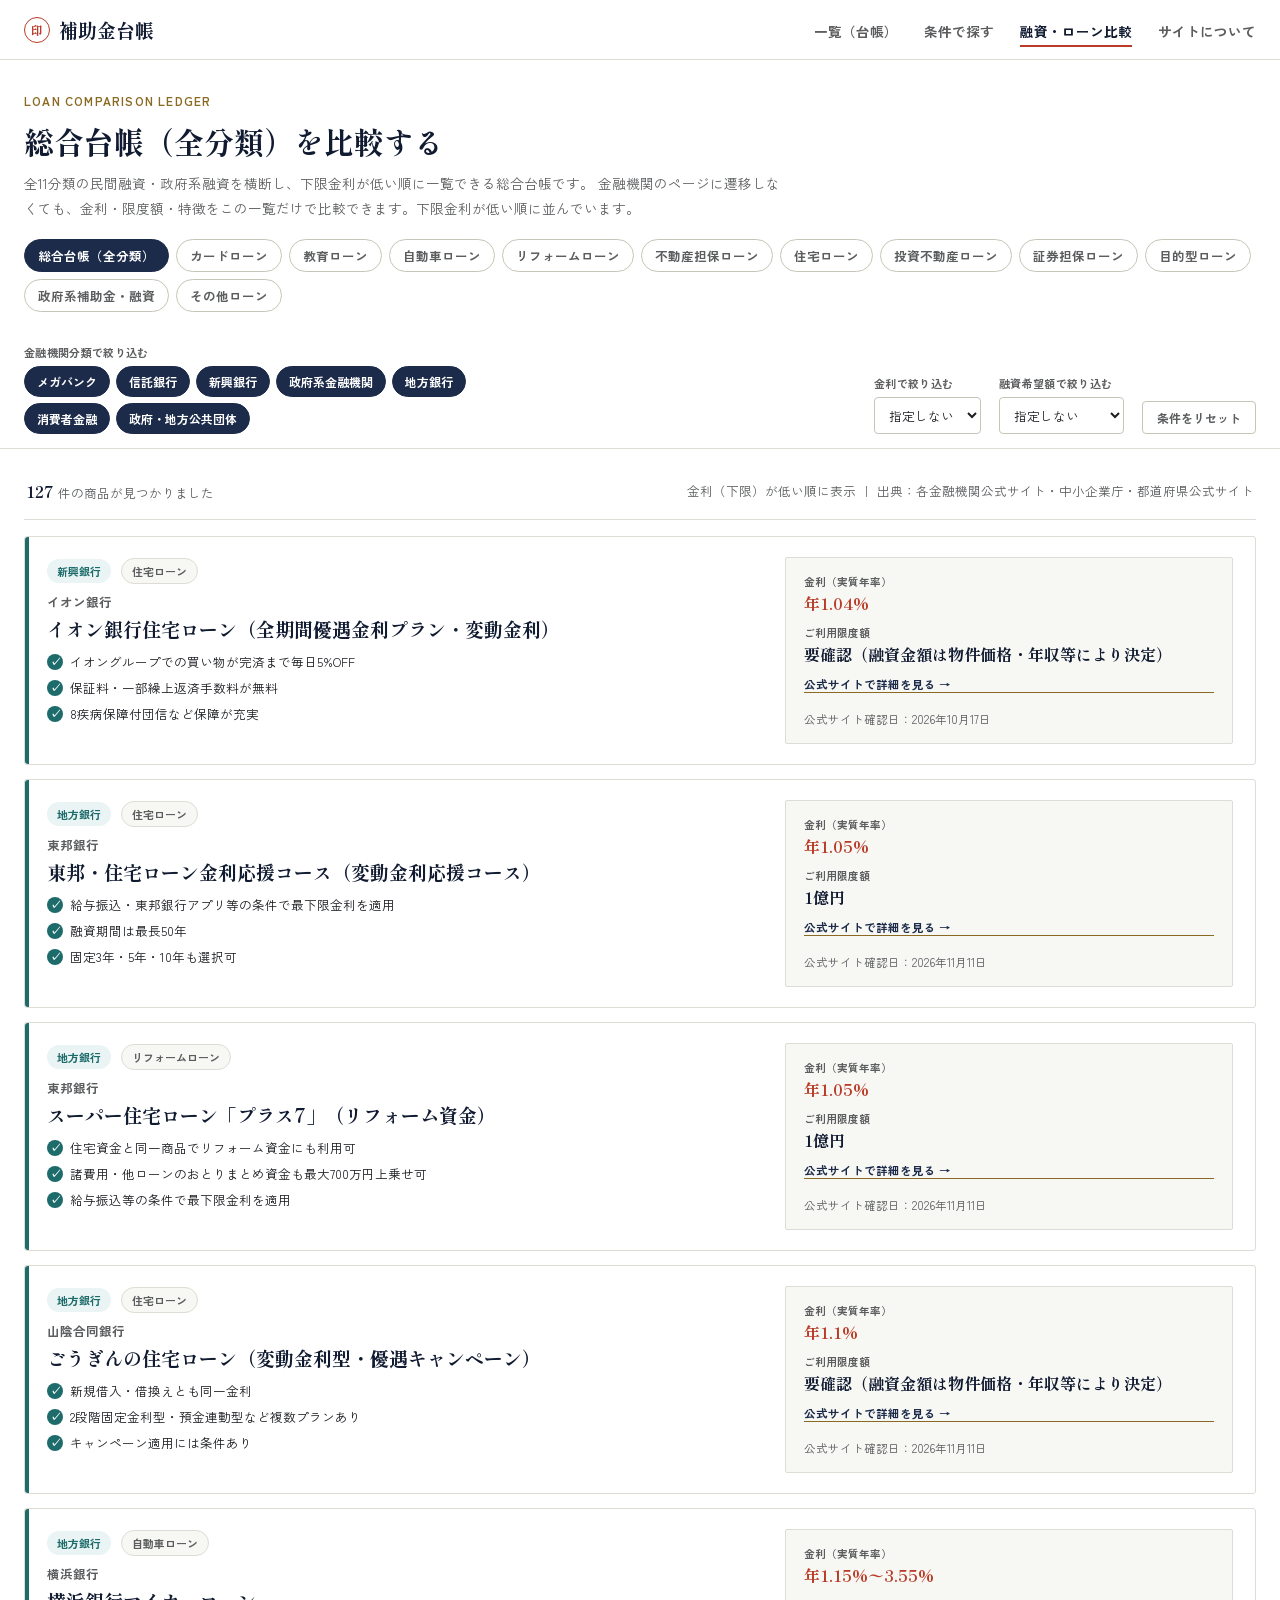
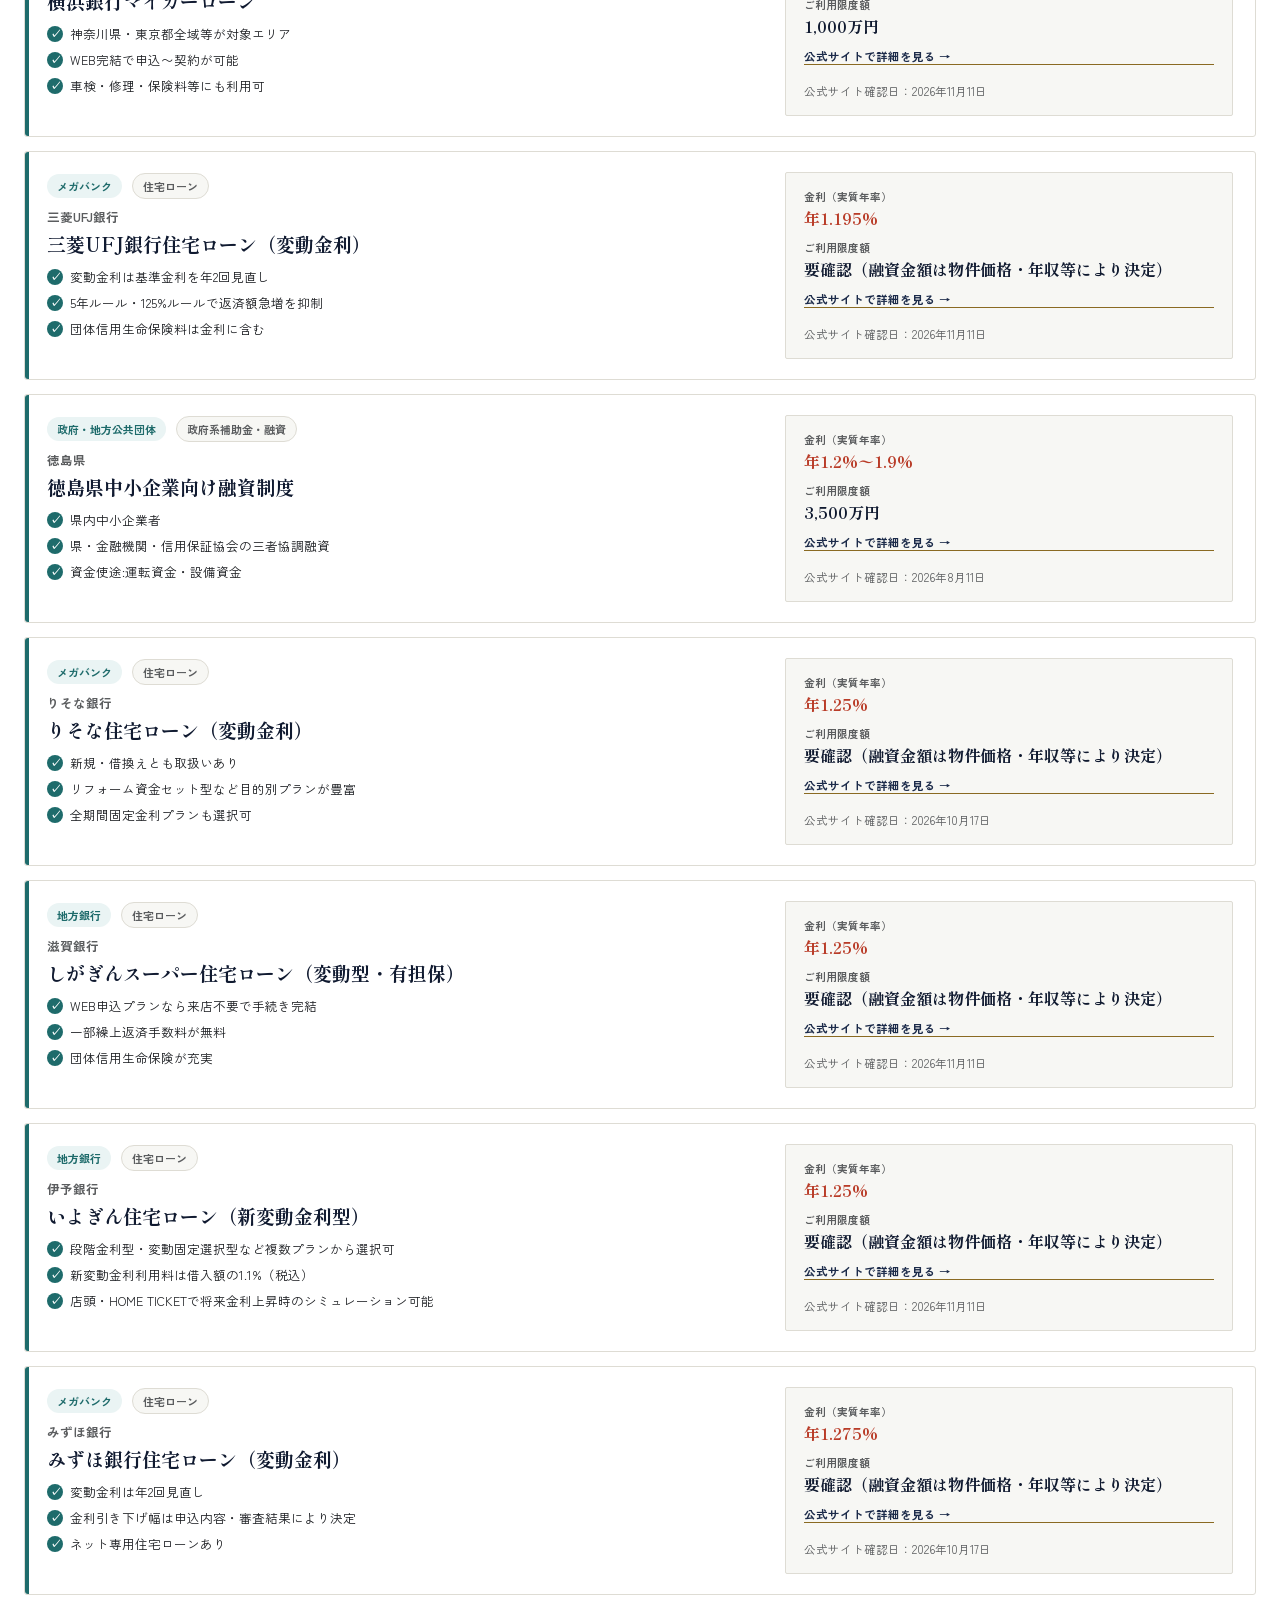
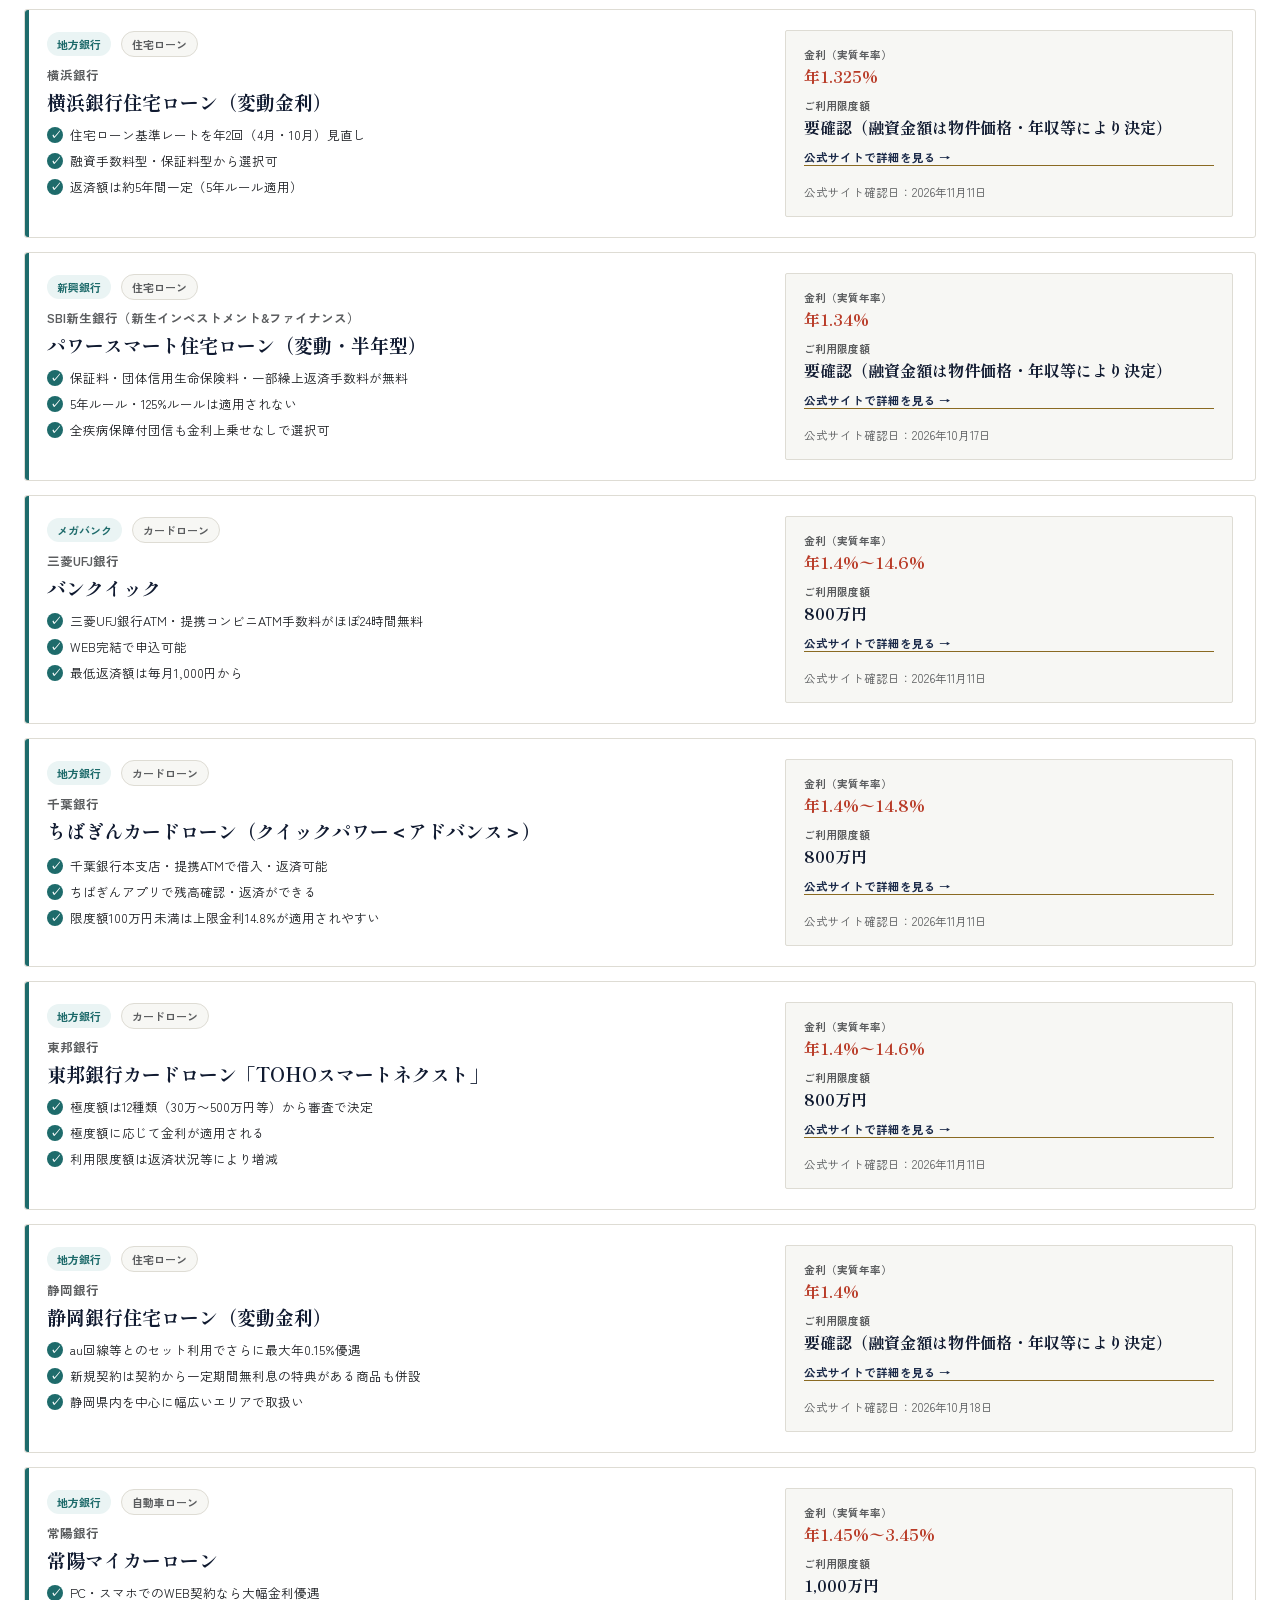
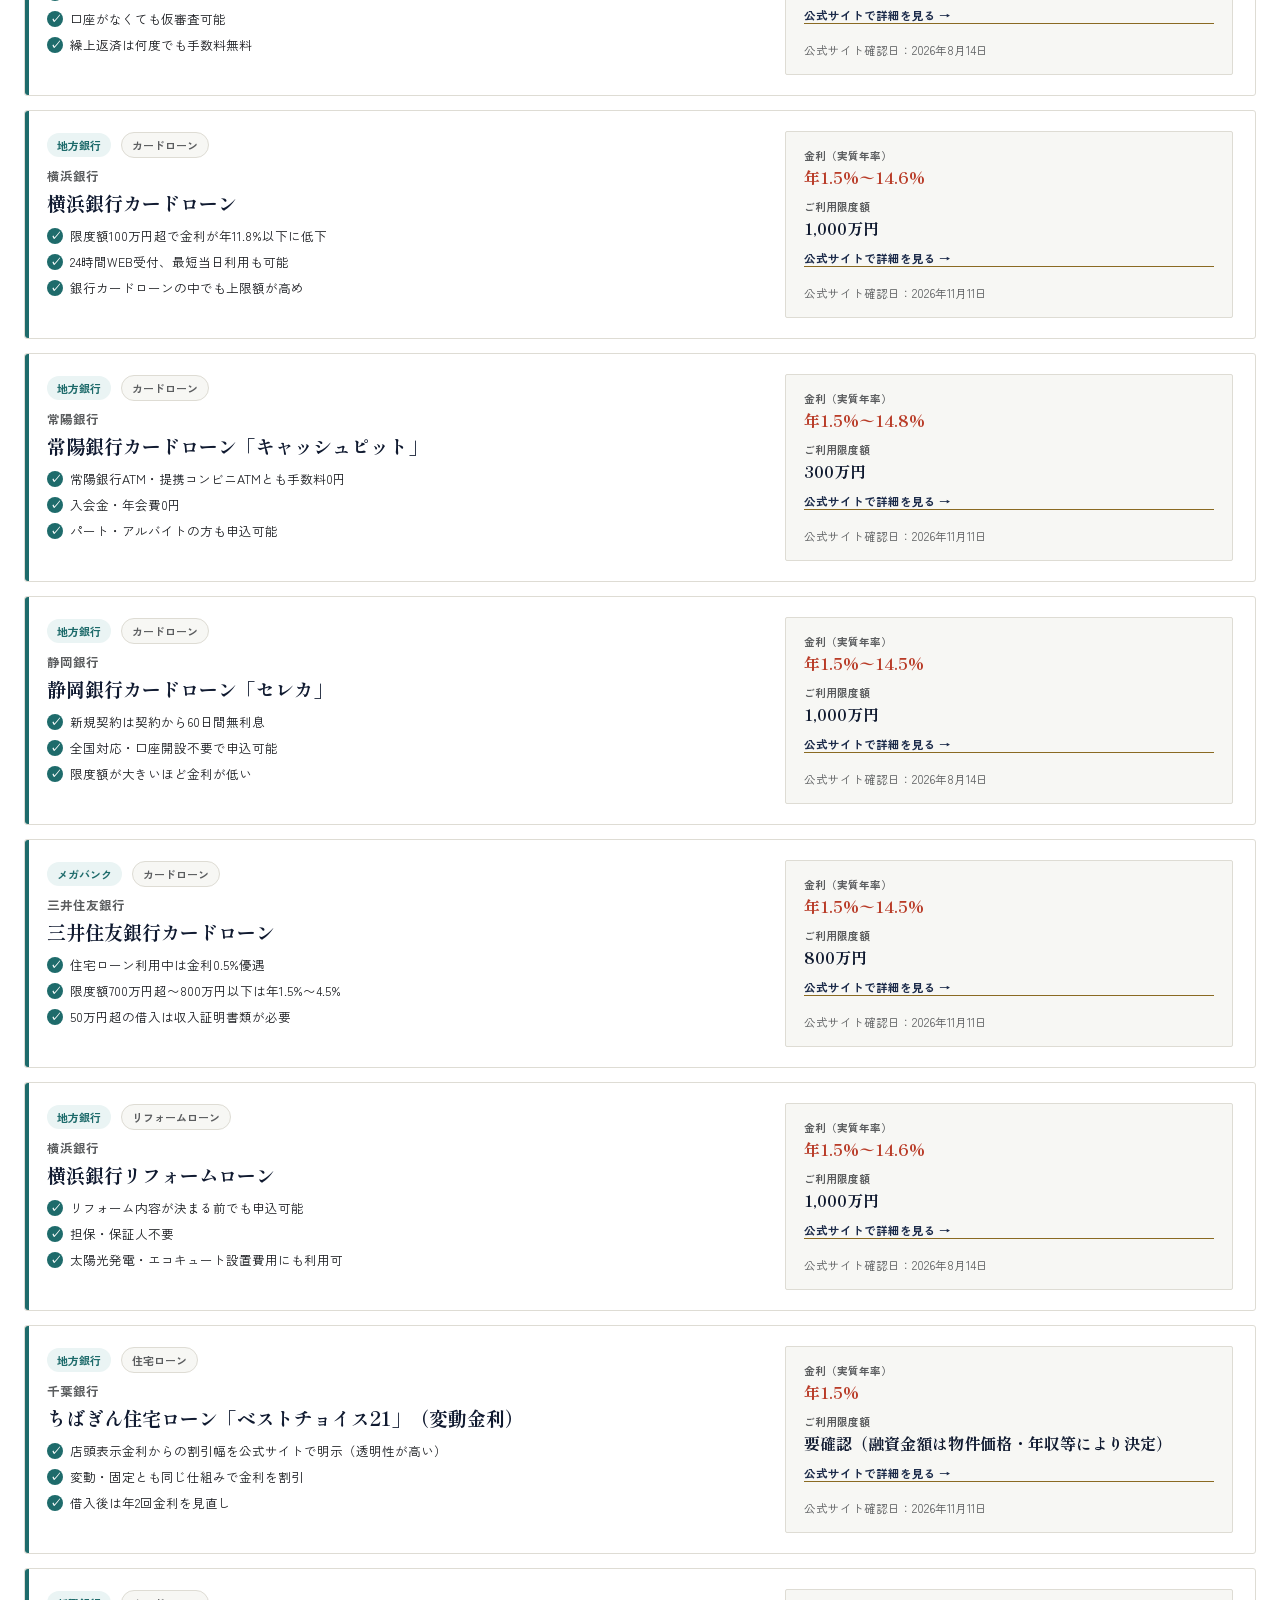
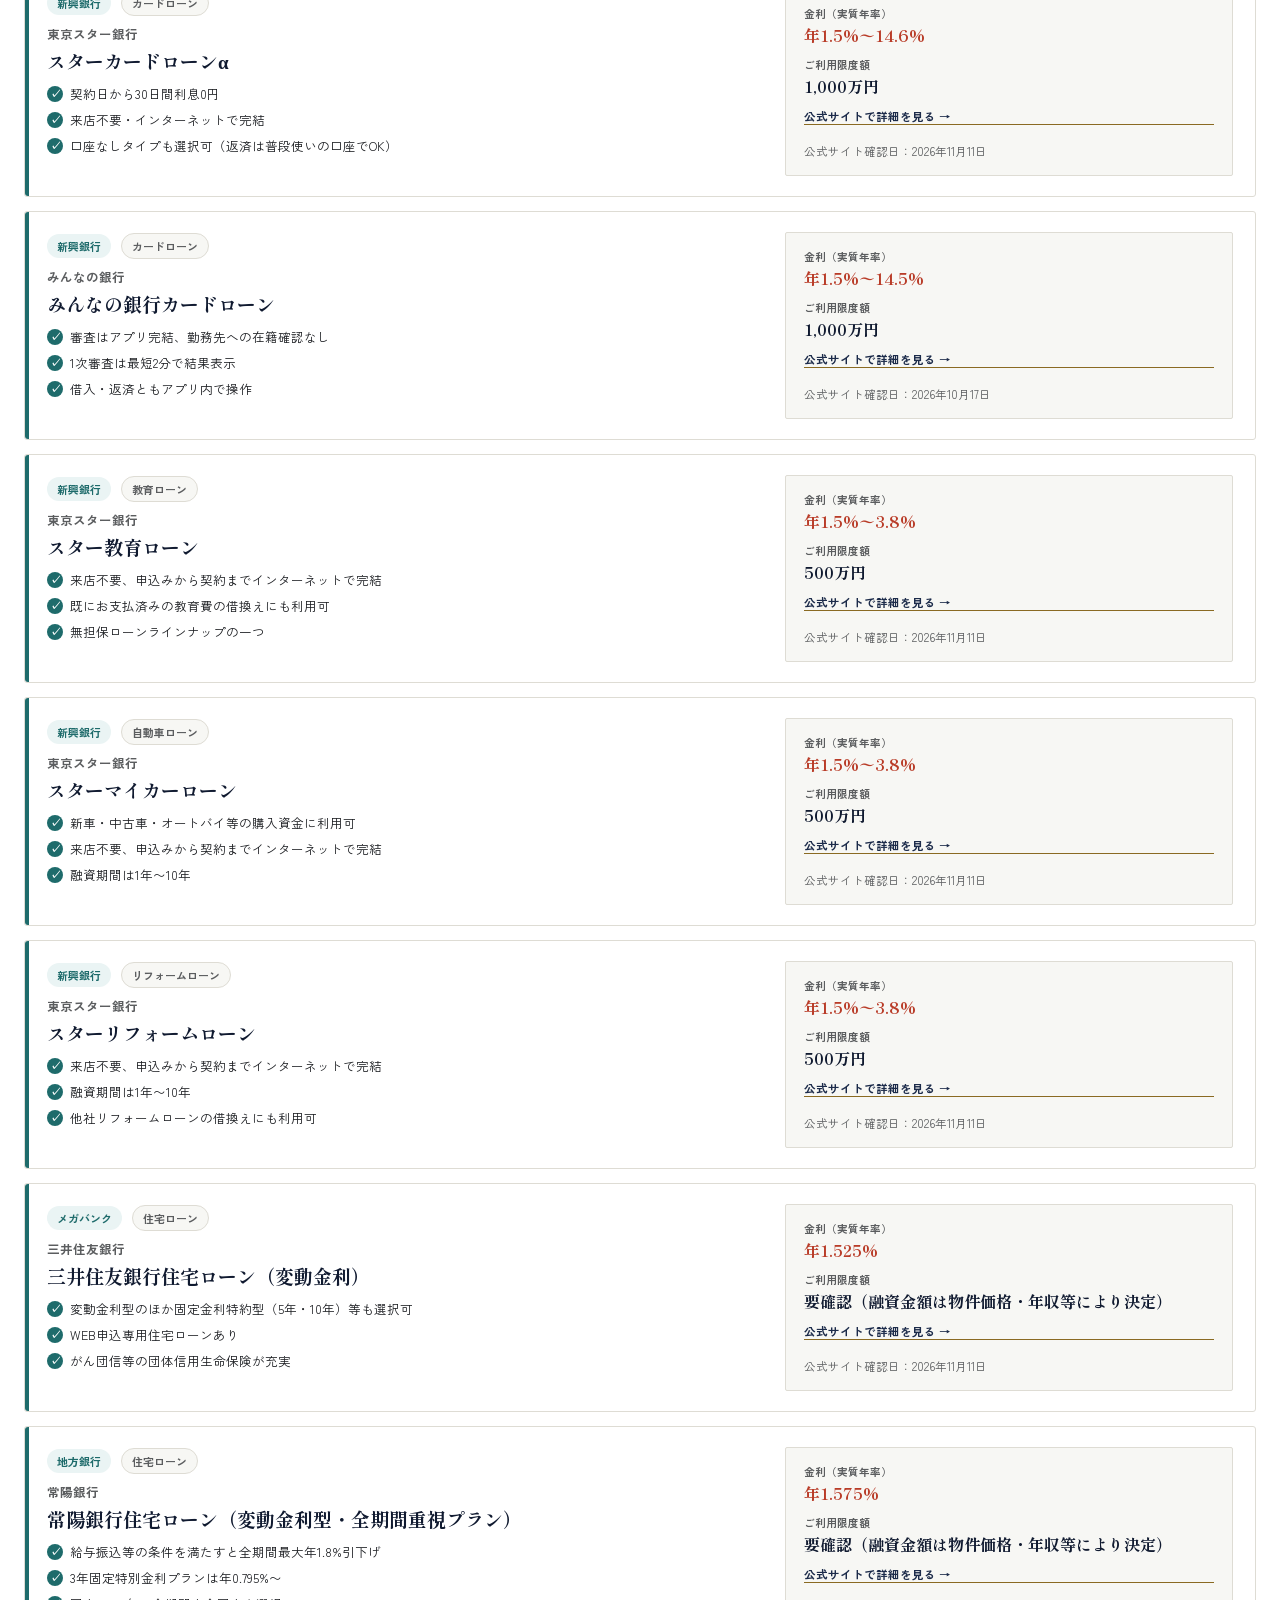
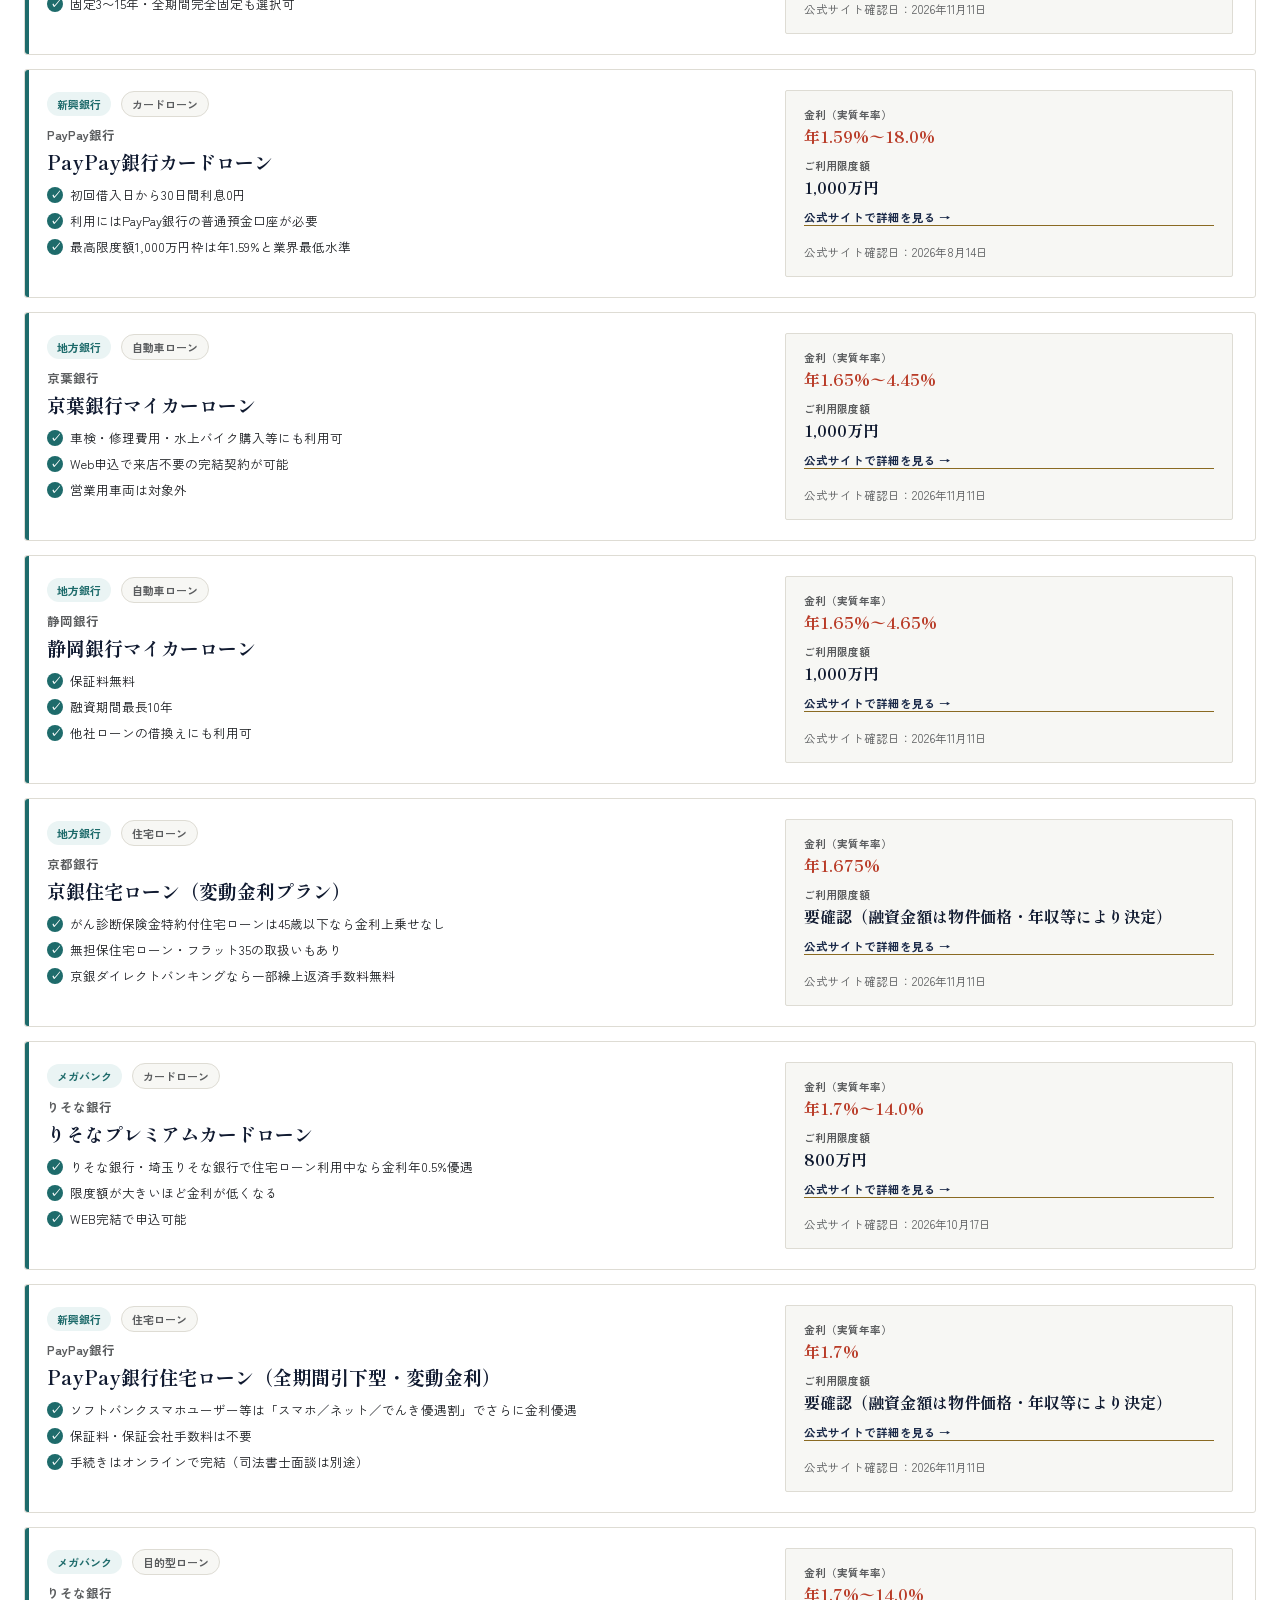
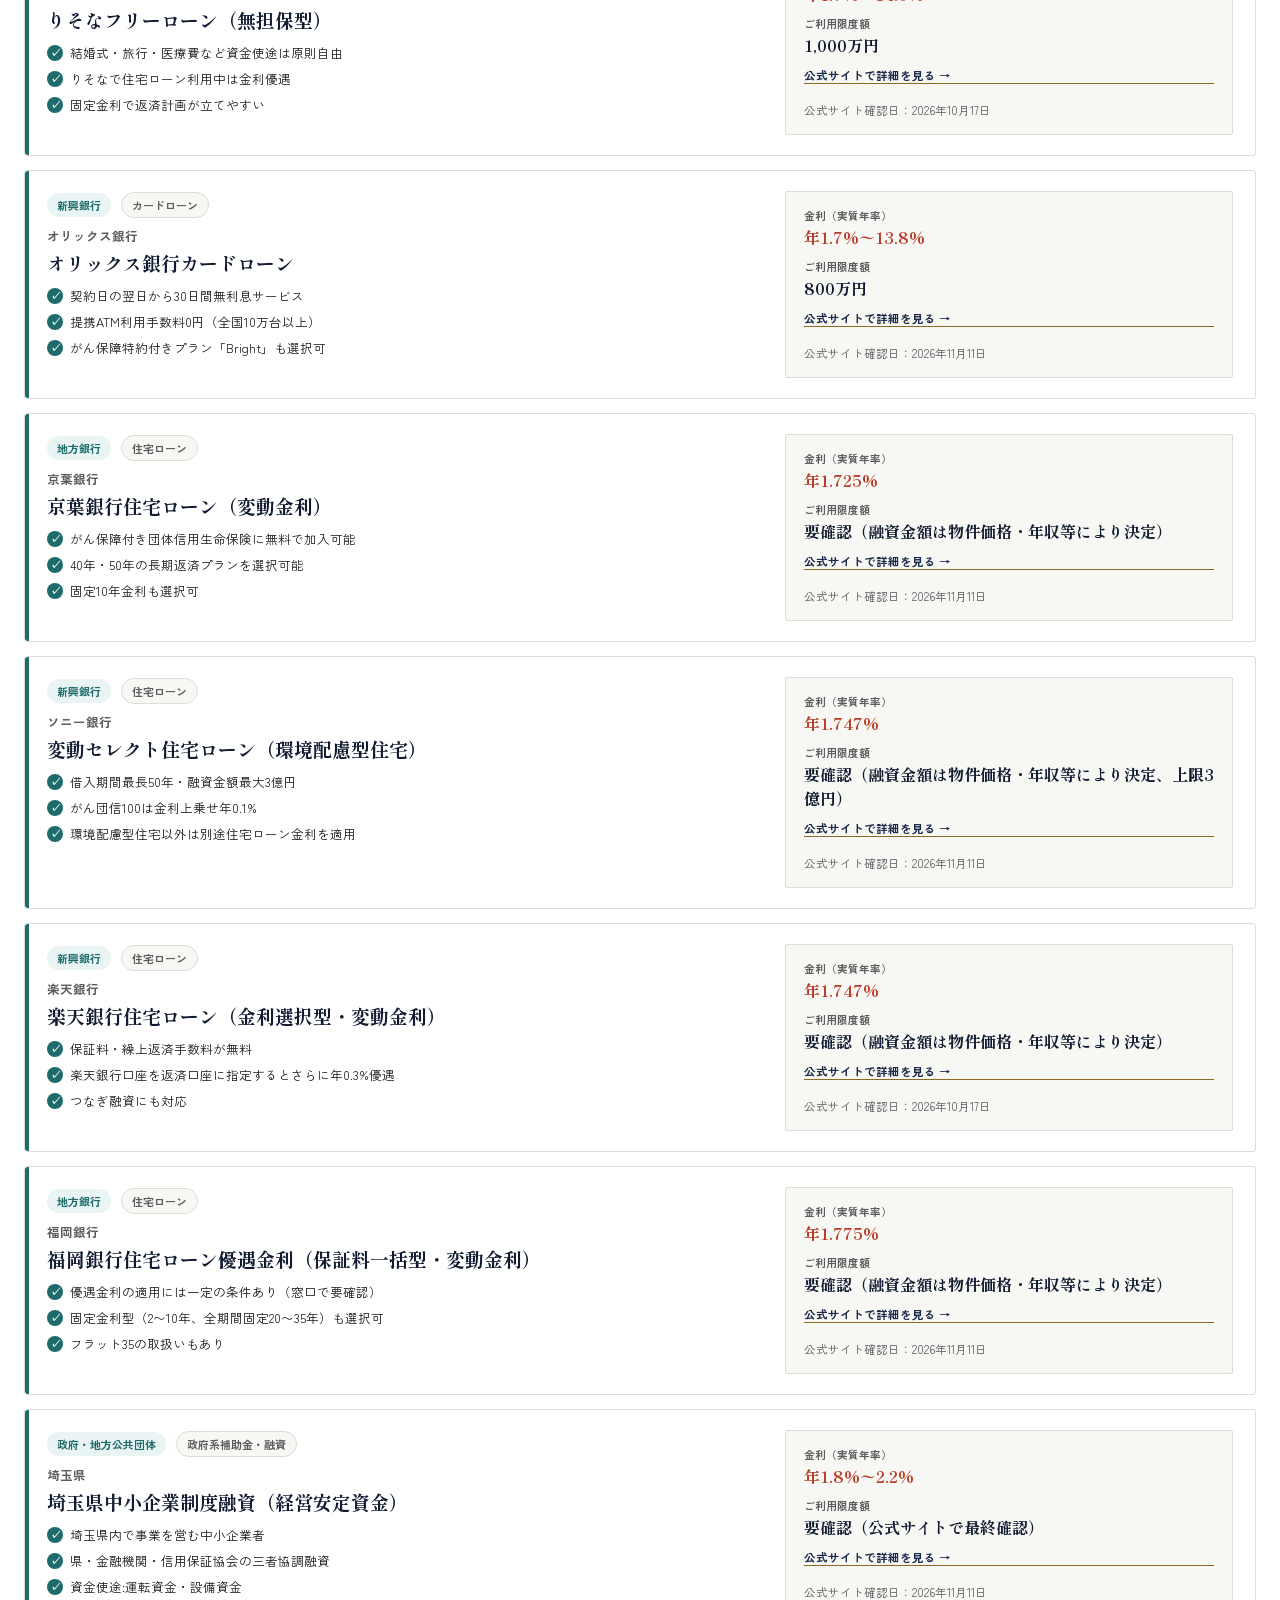
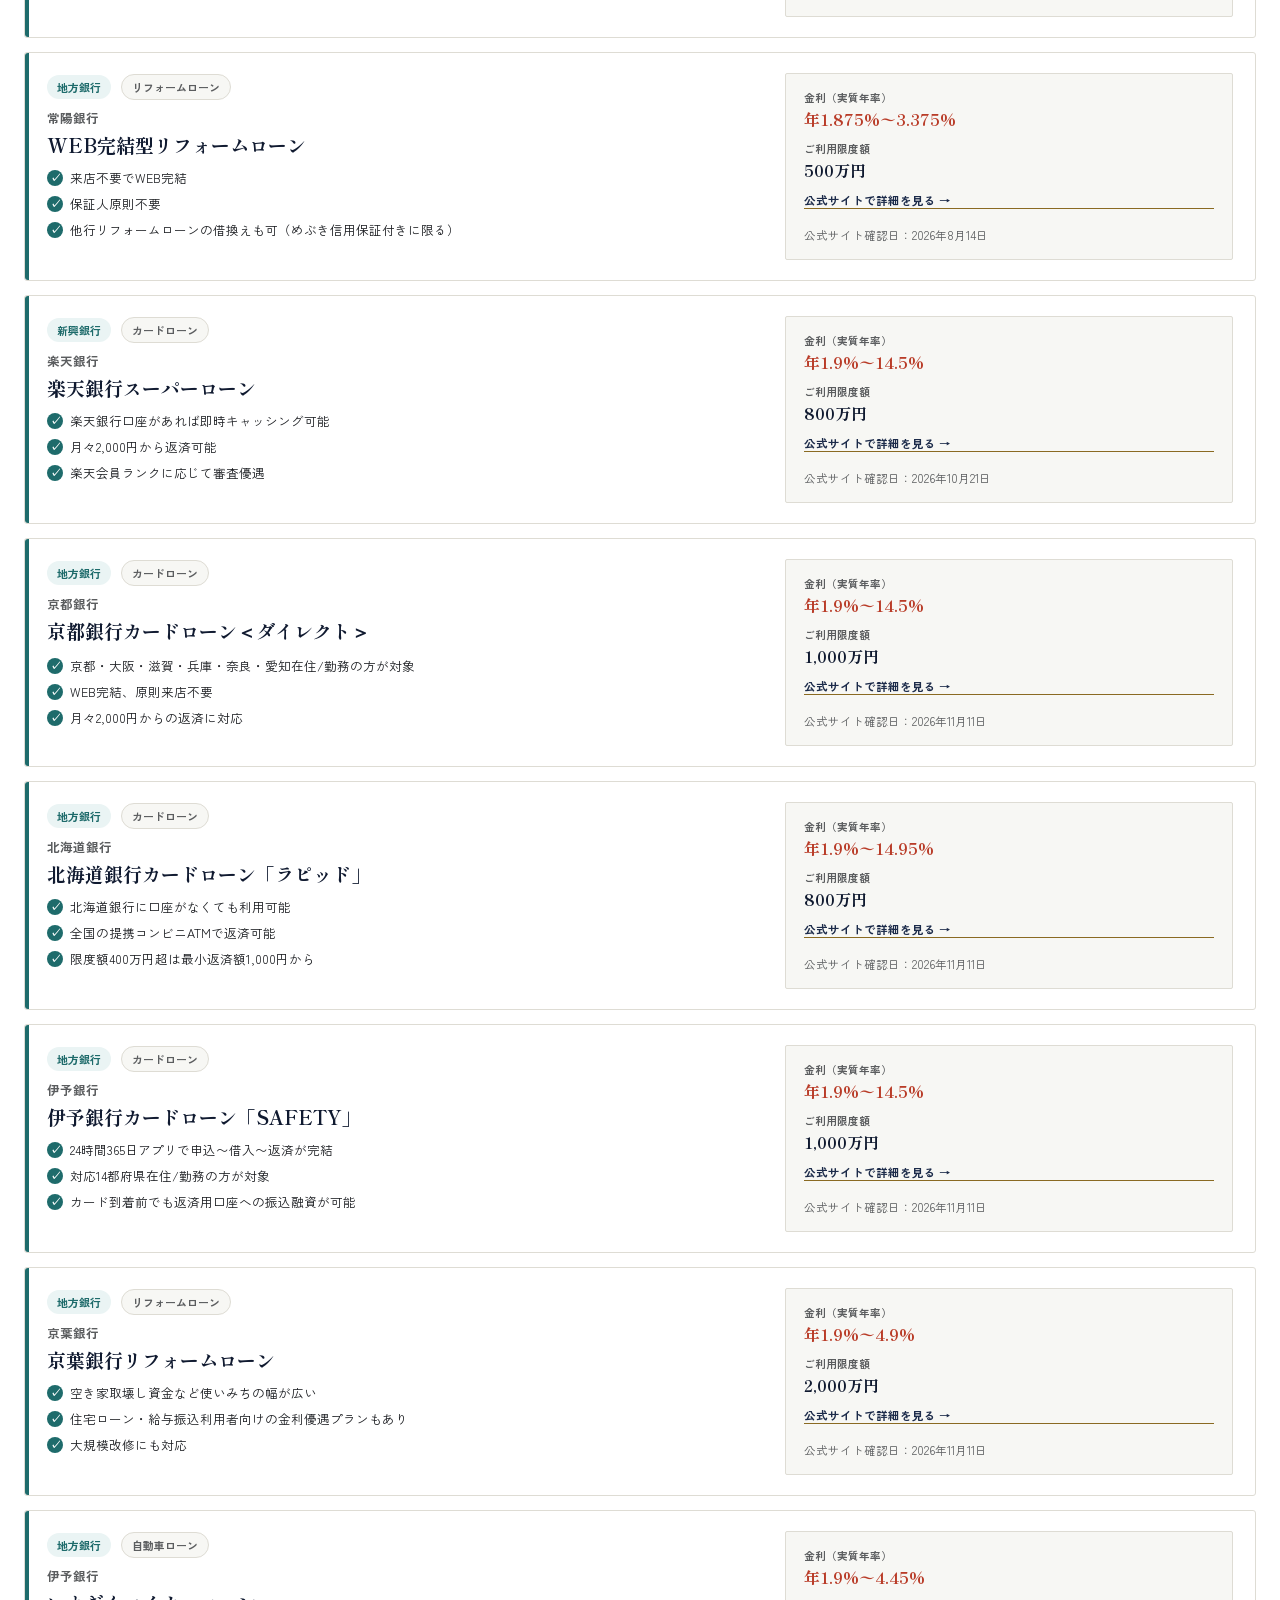
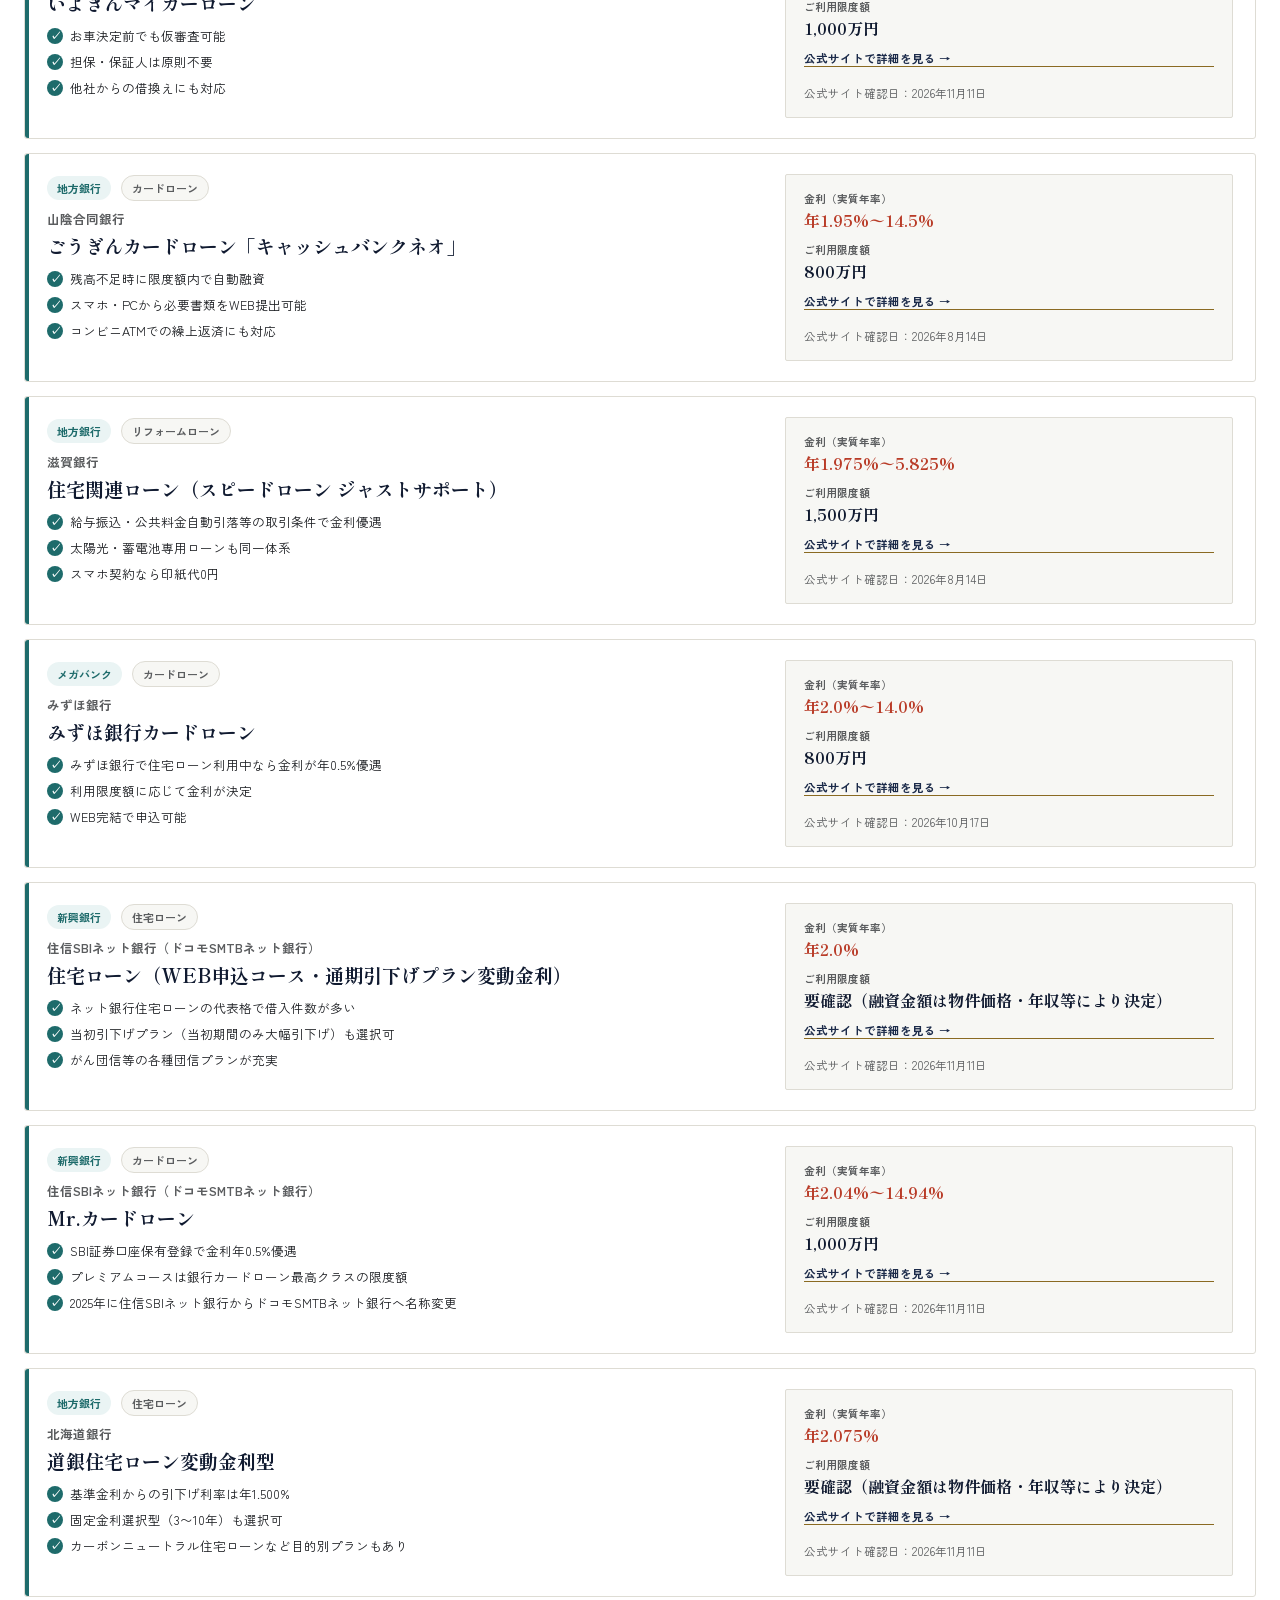
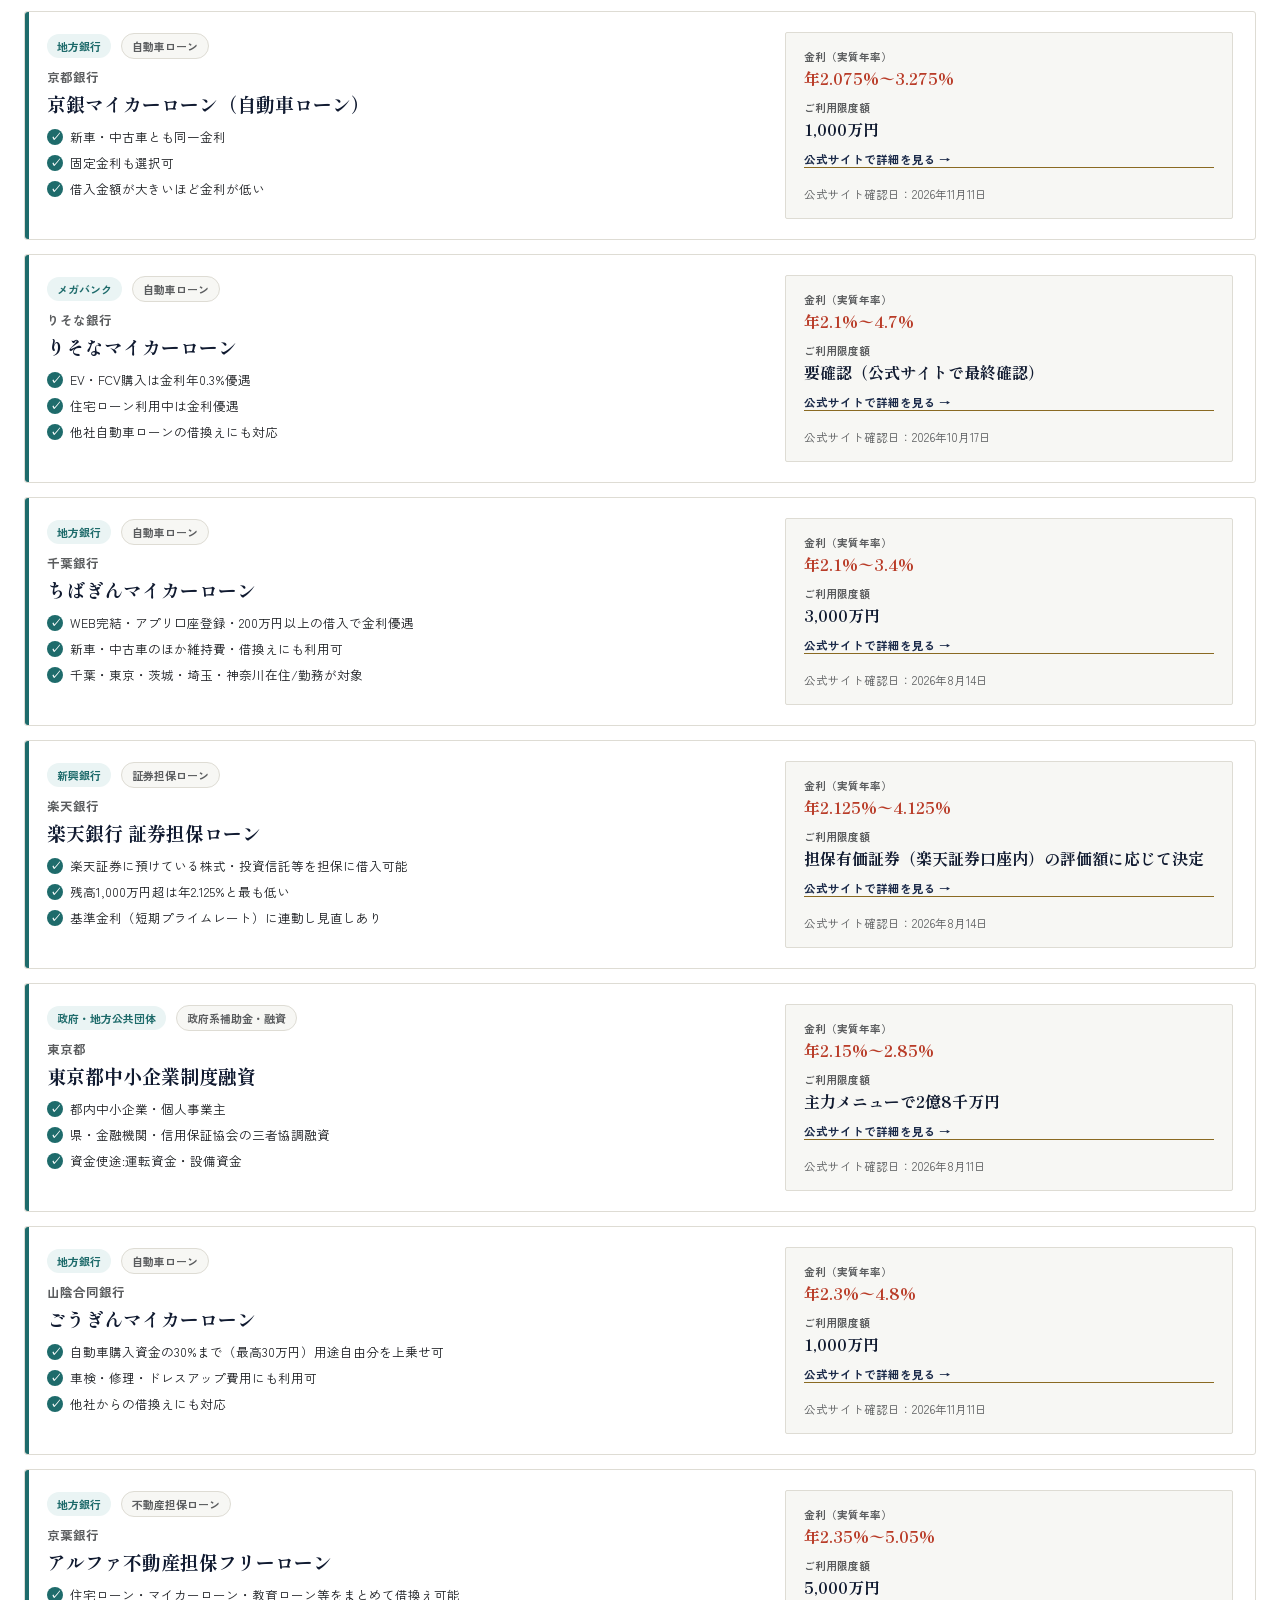
==== commit 43d7c051: "自動更新: 2026-11-11 のクローリング結果" ====
--- a/docs/loans/index.html
+++ b/docs/loans/index.html
@@ -5237,7 +5237,7 @@
       <div class="figure-value">1億円</div>
     </div>
     <a class="detail-link" href="https://www.tohobank.co.jp/kinri/saikagen-kinri.html" target="_blank" rel="noopener">公式サイトで詳細を見る →</a>
-    <div class="checked-at">公式サイト確認日：2026年11月10日</div>
+    <div class="checked-at">公式サイト確認日：2026年11月11日</div>
   </div>
 </article>
 <article class="loan-card">
@@ -5260,7 +5260,7 @@
       <div class="figure-value">1億円</div>
     </div>
     <a class="detail-link" href="https://www.tohobank.co.jp/kinri/saikagen-kinri.html" target="_blank" rel="noopener">公式サイトで詳細を見る →</a>
-    <div class="checked-at">公式サイト確認日：2026年11月10日</div>
+    <div class="checked-at">公式サイト確認日：2026年11月11日</div>
   </div>
 </article>
 <article class="loan-card">
@@ -5283,7 +5283,7 @@
       <div class="figure-value">要確認（融資金額は物件価格・年収等により決定）</div>
     </div>
     <a class="detail-link" href="https://www.gogin.co.jp/rate/housing/index.html" target="_blank" rel="noopener">公式サイトで詳細を見る →</a>
-    <div class="checked-at">公式サイト確認日：2026年11月10日</div>
+    <div class="checked-at">公式サイト確認日：2026年11月11日</div>
   </div>
 </article>
 <article class="loan-card">
@@ -5306,7 +5306,7 @@
       <div class="figure-value">1,000万円</div>
     </div>
     <a class="detail-link" href="https://www.boy.co.jp/kojin/mycar-loan/index.html" target="_blank" rel="noopener">公式サイトで詳細を見る →</a>
-    <div class="checked-at">公式サイト確認日：2026年11月10日</div>
+    <div class="checked-at">公式サイト確認日：2026年11月11日</div>
   </div>
 </article>
 <article class="loan-card">
@@ -5329,7 +5329,7 @@
       <div class="figure-value">要確認（融資金額は物件価格・年収等により決定）</div>
     </div>
     <a class="detail-link" href="https://www.bk.mufg.jp/kariru/jutaku/yuuguu/index.html" target="_blank" rel="noopener">公式サイトで詳細を見る →</a>
-    <div class="checked-at">公式サイト確認日：2026年11月10日</div>
+    <div class="checked-at">公式サイト確認日：2026年11月11日</div>
   </div>
 </article>
 <article class="loan-card">
@@ -5398,7 +5398,7 @@
       <div class="figure-value">要確認（融資金額は物件価格・年収等により決定）</div>
     </div>
     <a class="detail-link" href="https://www.shigagin.com/rate/loan/" target="_blank" rel="noopener">公式サイトで詳細を見る →</a>
-    <div class="checked-at">公式サイト確認日：2026年11月10日</div>
+    <div class="checked-at">公式サイト確認日：2026年11月11日</div>
   </div>
 </article>
 <article class="loan-card">
@@ -5421,7 +5421,7 @@
       <div class="figure-value">要確認（融資金額は物件価格・年収等により決定）</div>
     </div>
     <a class="detail-link" href="https://www.iyobank.co.jp/kinri-gaikokukawasesoba-market/monthly/kojinloankinri.html" target="_blank" rel="noopener">公式サイトで詳細を見る →</a>
-    <div class="checked-at">公式サイト確認日：2026年11月10日</div>
+    <div class="checked-at">公式サイト確認日：2026年11月11日</div>
   </div>
 </article>
 <article class="loan-card">
@@ -5467,7 +5467,7 @@
       <div class="figure-value">要確認（融資金額は物件価格・年収等により決定）</div>
     </div>
     <a class="detail-link" href="https://www.boy.co.jp/kojin/jutaku-loan/shinchiku/index.html" target="_blank" rel="noopener">公式サイトで詳細を見る →</a>
-    <div class="checked-at">公式サイト確認日：2026年11月10日</div>
+    <div class="checked-at">公式サイト確認日：2026年11月11日</div>
   </div>
 </article>
 <article class="loan-card">
@@ -5513,7 +5513,7 @@
       <div class="figure-value">800万円</div>
     </div>
     <a class="detail-link" href="https://www.bk.mufg.jp/kariru/banquic/index.html" target="_blank" rel="noopener">公式サイトで詳細を見る →</a>
-    <div class="checked-at">公式サイト確認日：2026年11月10日</div>
+    <div class="checked-at">公式サイト確認日：2026年11月11日</div>
   </div>
 </article>
 <article class="loan-card">
@@ -5536,7 +5536,7 @@
       <div class="figure-value">800万円</div>
     </div>
     <a class="detail-link" href="https://www.chibabank.co.jp/kojin/services/loan/cardloan/cardloan_new" target="_blank" rel="noopener">公式サイトで詳細を見る →</a>
-    <div class="checked-at">公式サイト確認日：2026年11月10日</div>
+    <div class="checked-at">公式サイト確認日：2026年11月11日</div>
   </div>
 </article>
 <article class="loan-card">
@@ -5559,7 +5559,7 @@
       <div class="figure-value">800万円</div>
     </div>
     <a class="detail-link" href="https://www.tohobank.co.jp/kinri/loan.html" target="_blank" rel="noopener">公式サイトで詳細を見る →</a>
-    <div class="checked-at">公式サイト確認日：2026年11月10日</div>
+    <div class="checked-at">公式サイト確認日：2026年11月11日</div>
   </div>
 </article>
 <article class="loan-card">
@@ -5628,7 +5628,7 @@
       <div class="figure-value">1,000万円</div>
     </div>
     <a class="detail-link" href="https://www.boy.co.jp/kojin/card-loan/yokohama/index.html" target="_blank" rel="noopener">公式サイトで詳細を見る →</a>
-    <div class="checked-at">公式サイト確認日：2026年11月10日</div>
+    <div class="checked-at">公式サイト確認日：2026年11月11日</div>
   </div>
 </article>
 <article class="loan-card">
@@ -5651,7 +5651,7 @@
       <div class="figure-value">300万円</div>
     </div>
     <a class="detail-link" href="https://www.joyobank.co.jp/personal/loan/cashpit/" target="_blank" rel="noopener">公式サイトで詳細を見る →</a>
-    <div class="checked-at">公式サイト確認日：2026年11月10日</div>
+    <div class="checked-at">公式サイト確認日：2026年11月11日</div>
   </div>
 </article>
 <article class="loan-card">
@@ -5697,7 +5697,7 @@
       <div class="figure-value">800万円</div>
     </div>
     <a class="detail-link" href="https://www.smbc.co.jp/kojin/cardloan/details/kinri/" target="_blank" rel="noopener">公式サイトで詳細を見る →</a>
-    <div class="checked-at">公式サイト確認日：2026年11月10日</div>
+    <div class="checked-at">公式サイト確認日：2026年11月11日</div>
   </div>
 </article>
 <article class="loan-card">
@@ -5743,7 +5743,7 @@
       <div class="figure-value">要確認（融資金額は物件価格・年収等により決定）</div>
     </div>
     <a class="detail-link" href="https://www.chibabank.co.jp/kojin/loan/housing/plan/select/plan02.html" target="_blank" rel="noopener">公式サイトで詳細を見る →</a>
-    <div class="checked-at">公式サイト確認日：2026年11月10日</div>
+    <div class="checked-at">公式サイト確認日：2026年11月11日</div>
   </div>
 </article>
 <article class="loan-card">
@@ -5766,7 +5766,7 @@
       <div class="figure-value">1,000万円</div>
     </div>
     <a class="detail-link" href="https://www.tokyostarbank.co.jp/products/loan/cardloan/" target="_blank" rel="noopener">公式サイトで詳細を見る →</a>
-    <div class="checked-at">公式サイト確認日：2026年11月10日</div>
+    <div class="checked-at">公式サイト確認日：2026年11月11日</div>
   </div>
 </article>
 <article class="loan-card">
@@ -5812,7 +5812,7 @@
       <div class="figure-value">500万円</div>
     </div>
     <a class="detail-link" href="https://www.tokyostarbank.co.jp/products/loan/unsecured/education/" target="_blank" rel="noopener">公式サイトで詳細を見る →</a>
-    <div class="checked-at">公式サイト確認日：2026年11月10日</div>
+    <div class="checked-at">公式サイト確認日：2026年11月11日</div>
   </div>
 </article>
 <article class="loan-card">
@@ -5835,7 +5835,7 @@
       <div class="figure-value">500万円</div>
     </div>
     <a class="detail-link" href="https://www.tokyostarbank.co.jp/products/loan/unsecured/mycar/" target="_blank" rel="noopener">公式サイトで詳細を見る →</a>
-    <div class="checked-at">公式サイト確認日：2026年11月10日</div>
+    <div class="checked-at">公式サイト確認日：2026年11月11日</div>
   </div>
 </article>
 <article class="loan-card">
@@ -5858,7 +5858,7 @@
       <div class="figure-value">500万円</div>
     </div>
     <a class="detail-link" href="https://www.tokyostarbank.co.jp/products/loan/unsecured/reform/" target="_blank" rel="noopener">公式サイトで詳細を見る →</a>
-    <div class="checked-at">公式サイト確認日：2026年11月10日</div>
+    <div class="checked-at">公式サイト確認日：2026年11月11日</div>
   </div>
 </article>
 <article class="loan-card">
@@ -5881,7 +5881,7 @@
       <div class="figure-value">要確認（融資金額は物件価格・年収等により決定）</div>
     </div>
     <a class="detail-link" href="https://www.smbc.co.jp/kojin/jutaku_loan/kinri/" target="_blank" rel="noopener">公式サイトで詳細を見る →</a>
-    <div class="checked-at">公式サイト確認日：2026年11月10日</div>
+    <div class="checked-at">公式サイト確認日：2026年11月11日</div>
   </div>
 </article>
 <article class="loan-card">
@@ -5904,7 +5904,7 @@
       <div class="figure-value">要確認（融資金額は物件価格・年収等により決定）</div>
     </div>
     <a class="detail-link" href="https://www.joyobank.co.jp/personal/loan/jutaku/kinri/" target="_blank" rel="noopener">公式サイトで詳細を見る →</a>
-    <div class="checked-at">公式サイト確認日：2026年11月10日</div>
+    <div class="checked-at">公式サイト確認日：2026年11月11日</div>
   </div>
 </article>
 <article class="loan-card">
@@ -5950,7 +5950,7 @@
       <div class="figure-value">1,000万円</div>
     </div>
     <a class="detail-link" href="https://www.keiyobank.co.jp/individual/loan/my_car/" target="_blank" rel="noopener">公式サイトで詳細を見る →</a>
-    <div class="checked-at">公式サイト確認日：2026年11月10日</div>
+    <div class="checked-at">公式サイト確認日：2026年11月11日</div>
   </div>
 </article>
 <article class="loan-card">
@@ -5973,7 +5973,7 @@
       <div class="figure-value">1,000万円</div>
     </div>
     <a class="detail-link" href="https://www.shizuokabank.co.jp/personal/loan/mycar/" target="_blank" rel="noopener">公式サイトで詳細を見る →</a>
-    <div class="checked-at">公式サイト確認日：2026年11月10日</div>
+    <div class="checked-at">公式サイト確認日：2026年11月11日</div>
   </div>
 </article>
 <article class="loan-card">
@@ -5996,7 +5996,7 @@
       <div class="figure-value">要確認（融資金額は物件価格・年収等により決定）</div>
     </div>
     <a class="detail-link" href="https://www.kyotobank.co.jp/kojin/campaign/kinriplan/" target="_blank" rel="noopener">公式サイトで詳細を見る →</a>
-    <div class="checked-at">公式サイト確認日：2026年11月10日</div>
+    <div class="checked-at">公式サイト確認日：2026年11月11日</div>
   </div>
 </article>
 <article class="loan-card">
@@ -6042,7 +6042,7 @@
       <div class="figure-value">要確認（融資金額は物件価格・年収等により決定）</div>
     </div>
     <a class="detail-link" href="https://www.paypay-bank.co.jp/mortgage/interest/index.html" target="_blank" rel="noopener">公式サイトで詳細を見る →</a>
-    <div class="checked-at">公式サイト確認日：2026年11月10日</div>
+    <div class="checked-at">公式サイト確認日：2026年11月11日</div>
   </div>
 </article>
 <article class="loan-card">
@@ -6088,7 +6088,7 @@
       <div class="figure-value">800万円</div>
     </div>
     <a class="detail-link" href="https://www.orixbank.co.jp/personal/cardloan/" target="_blank" rel="noopener">公式サイトで詳細を見る →</a>
-    <div class="checked-at">公式サイト確認日：2026年11月10日</div>
+    <div class="checked-at">公式サイト確認日：2026年11月11日</div>
   </div>
 </article>
 <article class="loan-card">
@@ -6111,7 +6111,7 @@
       <div class="figure-value">要確認（融資金額は物件価格・年収等により決定）</div>
     </div>
     <a class="detail-link" href="https://www.keiyobank.co.jp/individual/loan/housing/" target="_blank" rel="noopener">公式サイトで詳細を見る →</a>
-    <div class="checked-at">公式サイト確認日：2026年11月10日</div>
+    <div class="checked-at">公式サイト確認日：2026年11月11日</div>
   </div>
 </article>
 <article class="loan-card">
@@ -6134,7 +6134,7 @@
       <div class="figure-value">要確認（融資金額は物件価格・年収等により決定、上限3億円）</div>
     </div>
     <a class="detail-link" href="https://sonybank.jp/products/hl/" target="_blank" rel="noopener">公式サイトで詳細を見る →</a>
-    <div class="checked-at">公式サイト確認日：2026年11月10日</div>
+    <div class="checked-at">公式サイト確認日：2026年11月11日</div>
   </div>
 </article>
 <article class="loan-card">
@@ -6180,7 +6180,7 @@
       <div class="figure-value">要確認（融資金額は物件価格・年収等により決定）</div>
     </div>
     <a class="detail-link" href="https://www.fukuokabank.co.jp/price/loaninterest/" target="_blank" rel="noopener">公式サイトで詳細を見る →</a>
-    <div class="checked-at">公式サイト確認日：2026年11月10日</div>
+    <div class="checked-at">公式サイト確認日：2026年11月11日</div>
   </div>
 </article>
 <article class="loan-card">
@@ -6203,7 +6203,7 @@
       <div class="figure-value">要確認（公式サイトで最終確認）</div>
     </div>
     <a class="detail-link" href="https://www.pref.saitama.lg.jp/a0805/seidoyushi/" target="_blank" rel="noopener">公式サイトで詳細を見る →</a>
-    <div class="checked-at">公式サイト確認日：2026年11月10日</div>
+    <div class="checked-at">公式サイト確認日：2026年11月11日</div>
   </div>
 </article>
 <article class="loan-card">
@@ -6272,7 +6272,7 @@
       <div class="figure-value">1,000万円</div>
     </div>
     <a class="detail-link" href="https://www.kyotobank.co.jp/kojin/loan/card/" target="_blank" rel="noopener">公式サイトで詳細を見る →</a>
-    <div class="checked-at">公式サイト確認日：2026年11月10日</div>
+    <div class="checked-at">公式サイト確認日：2026年11月11日</div>
   </div>
 </article>
 <article class="loan-card">
@@ -6295,7 +6295,7 @@
       <div class="figure-value">800万円</div>
     </div>
     <a class="detail-link" href="https://www.hokkaidobank.co.jp/loan/lineup/rapid.html" target="_blank" rel="noopener">公式サイトで詳細を見る →</a>
-    <div class="checked-at">公式サイト確認日：2026年11月10日</div>
+    <div class="checked-at">公式サイト確認日：2026年11月11日</div>
   </div>
 </article>
 <article class="loan-card">
@@ -6318,7 +6318,7 @@
       <div class="figure-value">1,000万円</div>
     </div>
     <a class="detail-link" href="https://www.iyobank.co.jp/kariru/safety.html" target="_blank" rel="noopener">公式サイトで詳細を見る →</a>
-    <div class="checked-at">公式サイト確認日：2026年11月10日</div>
+    <div class="checked-at">公式サイト確認日：2026年11月11日</div>
   </div>
 </article>
 <article class="loan-card">
@@ -6341,7 +6341,7 @@
       <div class="figure-value">2,000万円</div>
     </div>
     <a class="detail-link" href="https://www.keiyobank.co.jp/individual/loan/reform/" target="_blank" rel="noopener">公式サイトで詳細を見る →</a>
-    <div class="checked-at">公式サイト確認日：2026年11月10日</div>
+    <div class="checked-at">公式サイト確認日：2026年11月11日</div>
   </div>
 </article>
 <article class="loan-card">
@@ -6364,7 +6364,7 @@
       <div class="figure-value">1,000万円</div>
     </div>
     <a class="detail-link" href="https://www.iyobank.co.jp/kariru/mycar-loan/" target="_blank" rel="noopener">公式サイトで詳細を見る →</a>
-    <div class="checked-at">公式サイト確認日：2026年11月10日</div>
+    <div class="checked-at">公式サイト確認日：2026年11月11日</div>
   </div>
 </article>
 <article class="loan-card">
@@ -6456,7 +6456,7 @@
       <div class="figure-value">要確認（融資金額は物件価格・年収等により決定）</div>
     </div>
     <a class="detail-link" href="https://www.netbk.co.jp/contents/lineup/home-loan/web/kinri/" target="_blank" rel="noopener">公式サイトで詳細を見る →</a>
-    <div class="checked-at">公式サイト確認日：2026年11月10日</div>
+    <div class="checked-at">公式サイト確認日：2026年11月11日</div>
   </div>
 </article>
 <article class="loan-card">
@@ -6479,7 +6479,7 @@
       <div class="figure-value">1,000万円</div>
     </div>
     <a class="detail-link" href="https://www.netbk.co.jp/contents/lineup/card-loan/" target="_blank" rel="noopener">公式サイトで詳細を見る →</a>
-    <div class="checked-at">公式サイト確認日：2026年11月10日</div>
+    <div class="checked-at">公式サイト確認日：2026年11月11日</div>
   </div>
 </article>
 <article class="loan-card">
@@ -6502,7 +6502,7 @@
       <div class="figure-value">要確認（融資金額は物件価格・年収等により決定）</div>
     </div>
     <a class="detail-link" href="https://www.hokkaidobank.co.jp/kinri/new_loan.html" target="_blank" rel="noopener">公式サイトで詳細を見る →</a>
-    <div class="checked-at">公式サイト確認日：2026年11月10日</div>
+    <div class="checked-at">公式サイト確認日：2026年11月11日</div>
   </div>
 </article>
 <article class="loan-card">
@@ -6525,7 +6525,7 @@
       <div class="figure-value">1,000万円</div>
     </div>
     <a class="detail-link" href="https://www.kyotobank.co.jp/kojin/loan/car/" target="_blank" rel="noopener">公式サイトで詳細を見る →</a>
-    <div class="checked-at">公式サイト確認日：2026年11月10日</div>
+    <div class="checked-at">公式サイト確認日：2026年11月11日</div>
   </div>
 </article>
 <article class="loan-card">
@@ -6640,7 +6640,7 @@
       <div class="figure-value">1,000万円</div>
     </div>
     <a class="detail-link" href="https://www.gogin.co.jp/personal/loan/mycar/" target="_blank" rel="noopener">公式サイトで詳細を見る →</a>
-    <div class="checked-at">公式サイト確認日：2026年11月10日</div>
+    <div class="checked-at">公式サイト確認日：2026年11月11日</div>
   </div>
 </article>
 <article class="loan-card">
@@ -6663,7 +6663,7 @@
       <div class="figure-value">5,000万円</div>
     </div>
     <a class="detail-link" href="https://www.keiyobank.co.jp/individual/loan/home_free/" target="_blank" rel="noopener">公式サイトで詳細を見る →</a>
-    <div class="checked-at">公式サイト確認日：2026年11月10日</div>
+    <div class="checked-at">公式サイト確認日：2026年11月11日</div>
   </div>
 </article>
 <article class="loan-card">
@@ -6686,7 +6686,7 @@
       <div class="figure-value">3,000万円</div>
     </div>
     <a class="detail-link" href="https://www.bk.mufg.jp/kariru/mycar/index.html" target="_blank" rel="noopener">公式サイトで詳細を見る →</a>
-    <div class="checked-at">公式サイト確認日：2026年11月10日</div>
+    <div class="checked-at">公式サイト確認日：2026年11月11日</div>
   </div>
 </article>
 <article class="loan-card">
@@ -6732,7 +6732,7 @@
       <div class="figure-value">800万円</div>
     </div>
     <a class="detail-link" href="https://www.acom.co.jp/lineup/cardloan/" target="_blank" rel="noopener">公式サイトで詳細を見る →</a>
-    <div class="checked-at">公式サイト確認日：2026年11月10日</div>
+    <div class="checked-at">公式サイト確認日：2026年11月11日</div>
   </div>
 </article>
 <article class="loan-card">
@@ -6778,7 +6778,7 @@
       <div class="figure-value">800万円</div>
     </div>
     <a class="detail-link" href="https://sonybank.jp/rate/cl.html" target="_blank" rel="noopener">公式サイトで詳細を見る →</a>
-    <div class="checked-at">公式サイト確認日：2026年11月10日</div>
+    <div class="checked-at">公式サイト確認日：2026年11月11日</div>
   </div>
 </article>
 <article class="loan-card">
@@ -6824,7 +6824,7 @@
       <div class="figure-value">1,500万円</div>
     </div>
     <a class="detail-link" href="https://www.kyotobank.co.jp/kojin/loan/reform/" target="_blank" rel="noopener">公式サイトで詳細を見る →</a>
-    <div class="checked-at">公式サイト確認日：2026年11月10日</div>
+    <div class="checked-at">公式サイト確認日：2026年11月11日</div>
   </div>
 </article>
 <article class="loan-card">
@@ -6916,7 +6916,7 @@
       <div class="figure-value">1,500万円</div>
     </div>
     <a class="detail-link" href="https://www.fukuokabank.co.jp/personal/service/mokuteki/autoloan/" target="_blank" rel="noopener">公式サイトで詳細を見る →</a>
-    <div class="checked-at">公式サイト確認日：2026年11月10日</div>
+    <div class="checked-at">公式サイト確認日：2026年11月11日</div>
   </div>
 </article>
 <article class="loan-card">
@@ -6939,7 +6939,7 @@
       <div class="figure-value">1,000万円</div>
     </div>
     <a class="detail-link" href="https://www.gogin.co.jp/personal/loan/education/" target="_blank" rel="noopener">公式サイトで詳細を見る →</a>
-    <div class="checked-at">公式サイト確認日：2026年11月10日</div>
+    <div class="checked-at">公式サイト確認日：2026年11月11日</div>
   </div>
 </article>
 <article class="loan-card">
@@ -6962,7 +6962,7 @@
       <div class="figure-value">2億円</div>
     </div>
     <a class="detail-link" href="https://www.orixbank.co.jp/personal/mortgage/" target="_blank" rel="noopener">公式サイトで詳細を見る →</a>
-    <div class="checked-at">公式サイト確認日：2026年11月10日</div>
+    <div class="checked-at">公式サイト確認日：2026年11月11日</div>
   </div>
 </article>
 <article class="loan-card">
@@ -6985,7 +6985,7 @@
       <div class="figure-value">1,000万円</div>
     </div>
     <a class="detail-link" href="https://www.kyotobank.co.jp/kojin/loan/kyouiku/" target="_blank" rel="noopener">公式サイトで詳細を見る →</a>
-    <div class="checked-at">公式サイト確認日：2026年11月10日</div>
+    <div class="checked-at">公式サイト確認日：2026年11月11日</div>
   </div>
 </article>
 <article class="loan-card">
@@ -7008,7 +7008,7 @@
       <div class="figure-value">1,500万円</div>
     </div>
     <a class="detail-link" href="https://www.chibabank.co.jp/kojin/loan/reform/" target="_blank" rel="noopener">公式サイトで詳細を見る →</a>
-    <div class="checked-at">公式サイト確認日：2026年11月10日</div>
+    <div class="checked-at">公式サイト確認日：2026年11月11日</div>
   </div>
 </article>
 <article class="loan-card">
@@ -7054,7 +7054,7 @@
       <div class="figure-value">1,000万円</div>
     </div>
     <a class="detail-link" href="https://www.iyobank.co.jp/kariru/education/index.html" target="_blank" rel="noopener">公式サイトで詳細を見る →</a>
-    <div class="checked-at">公式サイト確認日：2026年11月10日</div>
+    <div class="checked-at">公式サイト確認日：2026年11月11日</div>
   </div>
 </article>
 <article class="loan-card">
@@ -7077,7 +7077,7 @@
       <div class="figure-value">800万円</div>
     </div>
     <a class="detail-link" href="https://www.aiful.co.jp/starter/cardloan/" target="_blank" rel="noopener">公式サイトで詳細を見る →</a>
-    <div class="checked-at">公式サイト確認日：2026年11月10日</div>
+    <div class="checked-at">公式サイト確認日：2026年11月11日</div>
   </div>
 </article>
 <article class="loan-card">
@@ -7100,7 +7100,7 @@
       <div class="figure-value">800万円</div>
     </div>
     <a class="detail-link" href="https://www.mobit.ne.jp/index.html" target="_blank" rel="noopener">公式サイトで詳細を見る →</a>
-    <div class="checked-at">公式サイト確認日：2026年11月10日</div>
+    <div class="checked-at">公式サイト確認日：2026年11月11日</div>
   </div>
 </article>
 <article class="loan-card">
@@ -7146,7 +7146,7 @@
       <div class="figure-value">要確認（公式サイトで最終確認）</div>
     </div>
     <a class="detail-link" href="https://www.netbk.co.jp/contents/lineup/loan/education/kinri/" target="_blank" rel="noopener">公式サイトで詳細を見る →</a>
-    <div class="checked-at">公式サイト確認日：2026年11月10日</div>
+    <div class="checked-at">公式サイト確認日：2026年11月11日</div>
   </div>
 </article>
 <article class="loan-card">
@@ -7169,7 +7169,7 @@
       <div class="figure-value">要確認（公式サイトで最終確認）</div>
     </div>
     <a class="detail-link" href="https://www.netbk.co.jp/contents/lineup/loan/car/kinri/" target="_blank" rel="noopener">公式サイトで詳細を見る →</a>
-    <div class="checked-at">公式サイト確認日：2026年11月10日</div>
+    <div class="checked-at">公式サイト確認日：2026年11月11日</div>
   </div>
 </article>
 <article class="loan-card">
@@ -7192,7 +7192,7 @@
       <div class="figure-value">1,000万円</div>
     </div>
     <a class="detail-link" href="https://www.hokkaidobank.co.jp/loan/kyoiku/" target="_blank" rel="noopener">公式サイトで詳細を見る →</a>
-    <div class="checked-at">公式サイト確認日：2026年11月10日</div>
+    <div class="checked-at">公式サイト確認日：2026年11月11日</div>
   </div>
 </article>
 <article class="loan-card">
@@ -7215,7 +7215,7 @@
       <div class="figure-value">3,000万円</div>
     </div>
     <a class="detail-link" href="https://www.chibabank.co.jp/kojin/loan/education/" target="_blank" rel="noopener">公式サイトで詳細を見る →</a>
-    <div class="checked-at">公式サイト確認日：2026年11月10日</div>
+    <div class="checked-at">公式サイト確認日：2026年11月11日</div>
   </div>
 </article>
 <article class="loan-card">
@@ -7307,7 +7307,7 @@
       <div class="figure-value">1,000万円</div>
     </div>
     <a class="detail-link" href="https://www.hokkaidobank.co.jp/loan/mycar/" target="_blank" rel="noopener">公式サイトで詳細を見る →</a>
-    <div class="checked-at">公式サイト確認日：2026年11月10日</div>
+    <div class="checked-at">公式サイト確認日：2026年11月11日</div>
   </div>
 </article>
 <article class="loan-card">
@@ -7330,7 +7330,7 @@
       <div class="figure-value">1,000万円</div>
     </div>
     <a class="detail-link" href="https://www.hokkaidobank.co.jp/loan/reform/" target="_blank" rel="noopener">公式サイトで詳細を見る →</a>
-    <div class="checked-at">公式サイト確認日：2026年11月10日</div>
+    <div class="checked-at">公式サイト確認日：2026年11月11日</div>
   </div>
 </article>
 <article class="loan-card">
@@ -7376,7 +7376,7 @@
       <div class="figure-value">1,000万円</div>
     </div>
     <a class="detail-link" href="https://www.keiyobank.co.jp/individual/loan/education/" target="_blank" rel="noopener">公式サイトで詳細を見る →</a>
-    <div class="checked-at">公式サイト確認日：2026年11月10日</div>
+    <div class="checked-at">公式サイト確認日：2026年11月11日</div>
   </div>
 </article>
 <article class="loan-card">
@@ -7399,7 +7399,7 @@
       <div class="figure-value">1,000万円</div>
     </div>
     <a class="detail-link" href="https://www.gogin.co.jp/personal/loan/reform/" target="_blank" rel="noopener">公式サイトで詳細を見る →</a>
-    <div class="checked-at">公式サイト確認日：2026年11月10日</div>
+    <div class="checked-at">公式サイト確認日：2026年11月11日</div>
   </div>
 </article>
 <article class="loan-card">
@@ -7468,7 +7468,7 @@
       <div class="figure-value">300万円</div>
     </div>
     <a class="detail-link" href="https://www.smbc.co.jp/kojin/mokuteki_loan/car/" target="_blank" rel="noopener">公式サイトで詳細を見る →</a>
-    <div class="checked-at">公式サイト確認日：2026年11月10日</div>
+    <div class="checked-at">公式サイト確認日：2026年11月11日</div>
   </div>
 </article>
 <article class="loan-card">
@@ -7606,7 +7606,7 @@
       <div class="figure-value">要確認（公式サイトで最終確認）</div>
     </div>
     <a class="detail-link" href="https://www.netbk.co.jp/contents/lineup/loan/reform/kinri/" target="_blank" rel="noopener">公式サイトで詳細を見る →</a>
-    <div class="checked-at">公式サイト確認日：2026年11月10日</div>
+    <div class="checked-at">公式サイト確認日：2026年11月11日</div>
   </div>
 </article>
 <article class="loan-card">
@@ -7721,7 +7721,7 @@
       <div class="figure-value">300万円</div>
     </div>
     <a class="detail-link" href="https://www.smbc.co.jp/kojin/mokuteki_loan/kyouiku_m/" target="_blank" rel="noopener">公式サイトで詳細を見る →</a>
-    <div class="checked-at">公式サイト確認日：2026年11月10日</div>
+    <div class="checked-at">公式サイト確認日：2026年11月11日</div>
   </div>
 </article>
 <article class="loan-card">
@@ -7767,7 +7767,7 @@
       <div class="figure-value">1,000万円</div>
     </div>
     <a class="detail-link" href="https://www.boy.co.jp/kojin/education-loan/index.html" target="_blank" rel="noopener">公式サイトで詳細を見る →</a>
-    <div class="checked-at">公式サイト確認日：2026年11月10日</div>
+    <div class="checked-at">公式サイト確認日：2026年11月11日</div>
   </div>
 </article>
 <article class="loan-card">
@@ -7790,7 +7790,7 @@
       <div class="figure-value">1億円</div>
     </div>
     <a class="detail-link" href="https://www.netbk.co.jp/contents/lineup/loan/realestate/" target="_blank" rel="noopener">公式サイトで詳細を見る →</a>
-    <div class="checked-at">公式サイト確認日：2026年11月10日</div>
+    <div class="checked-at">公式サイト確認日：2026年11月11日</div>
   </div>
 </article>
 <article class="loan-card">
@@ -7859,7 +7859,7 @@
       <div class="figure-value">300万円</div>
     </div>
     <a class="detail-link" href="https://www.keiyobank.co.jp/individual/loan/card/card_loan/" target="_blank" rel="noopener">公式サイトで詳細を見る →</a>
-    <div class="checked-at">公式サイト確認日：2026年11月10日</div>
+    <div class="checked-at">公式サイト確認日：2026年11月11日</div>
   </div>
 </article>
 <article class="loan-card">
@@ -7882,7 +7882,7 @@
       <div class="figure-value">500万円</div>
     </div>
     <a class="detail-link" href="https://www.shizuokabank.co.jp/personal/loan/free_loan/index.html" target="_blank" rel="noopener">公式サイトで詳細を見る →</a>
-    <div class="checked-at">公式サイト確認日：2026年11月10日</div>
+    <div class="checked-at">公式サイト確認日：2026年11月11日</div>
   </div>
 </article>
 <article class="loan-card">
@@ -7928,7 +7928,7 @@
       <div class="figure-value">450万円</div>
     </div>
     <a class="detail-link" href="https://www.jfc.go.jp/n/finance/search/ippan.html" target="_blank" rel="noopener">公式サイトで詳細を見る →</a>
-    <div class="checked-at">公式サイト確認日：2026年11月10日</div>
+    <div class="checked-at">公式サイト確認日：2026年11月11日</div>
   </div>
 </article>
 <article class="loan-card">
@@ -7974,7 +7974,7 @@
       <div class="figure-value">500万円</div>
     </div>
     <a class="detail-link" href="https://mcl.sbk.jp/lp/satto/" target="_blank" rel="noopener">公式サイトで詳細を見る →</a>
-    <div class="checked-at">公式サイト確認日：2026年11月10日</div>
+    <div class="checked-at">公式サイト確認日：2026年11月11日</div>
   </div>
 </article>
 <article class="loan-card">
@@ -7997,7 +7997,7 @@
       <div class="figure-value">500万円</div>
     </div>
     <a class="detail-link" href="https://www.boy.co.jp/kojin/lifesupport-loan/index.html" target="_blank" rel="noopener">公式サイトで詳細を見る →</a>
-    <div class="checked-at">公式サイト確認日：2026年11月10日</div>
+    <div class="checked-at">公式サイト確認日：2026年11月11日</div>
   </div>
 </article>
 <article class="loan-card">
@@ -8043,7 +8043,7 @@
       <div class="figure-value">500万円</div>
     </div>
     <a class="detail-link" href="https://www.fukuokabank.co.jp/personal/service/mokuteki/freeloan/" target="_blank" rel="noopener">公式サイトで詳細を見る →</a>
-    <div class="checked-at">公式サイト確認日：2026年11月10日</div>
+    <div class="checked-at">公式サイト確認日：2026年11月11日</div>
   </div>
 </article>
 <article class="loan-card">
@@ -8112,7 +8112,7 @@
       <div class="figure-value">50万円</div>
     </div>
     <a class="detail-link" href="https://www.sevenbank.co.jp/personal/netbank/deposit_loan/loan/beginner.html" target="_blank" rel="noopener">公式サイトで詳細を見る →</a>
-    <div class="checked-at">公式サイト確認日：2026年11月10日</div>
+    <div class="checked-at">公式サイト確認日：2026年11月11日</div>
   </div>
 </article><!--SSR_CARDS_END--></div>
 </div>
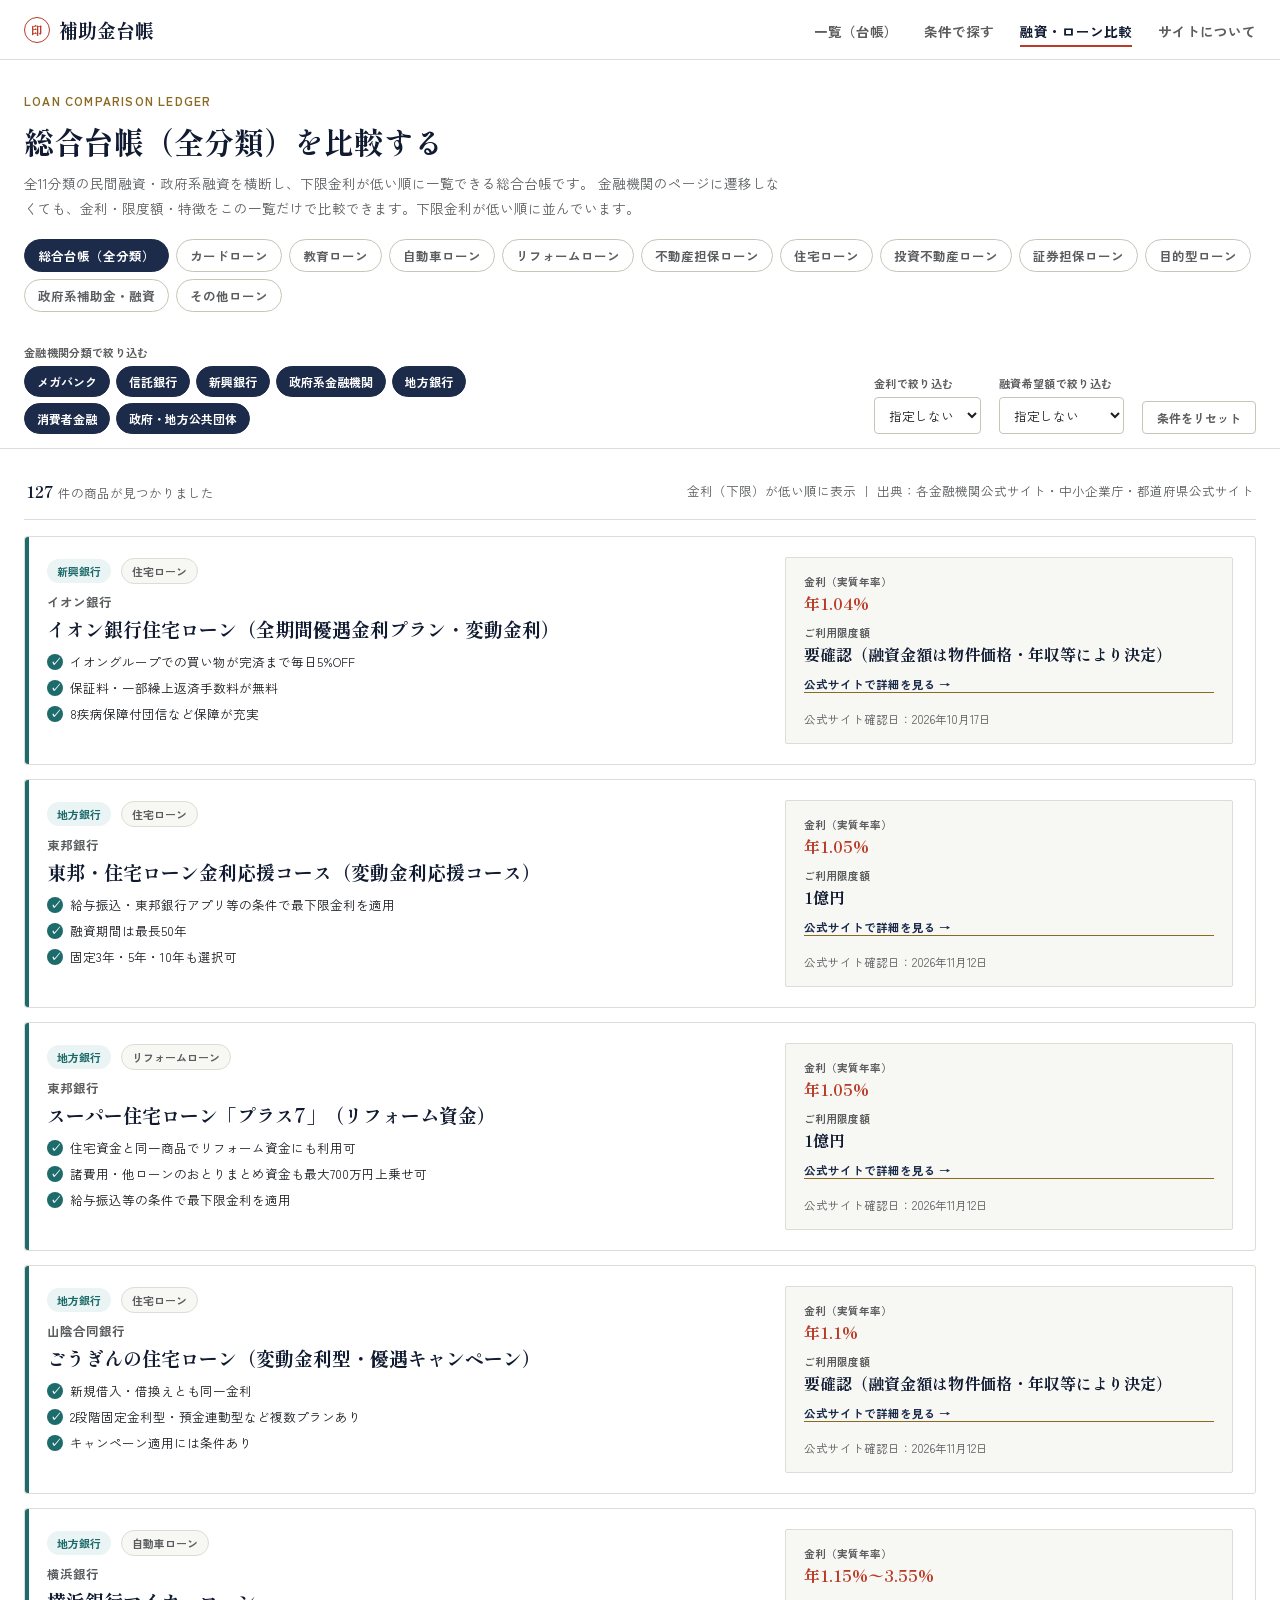
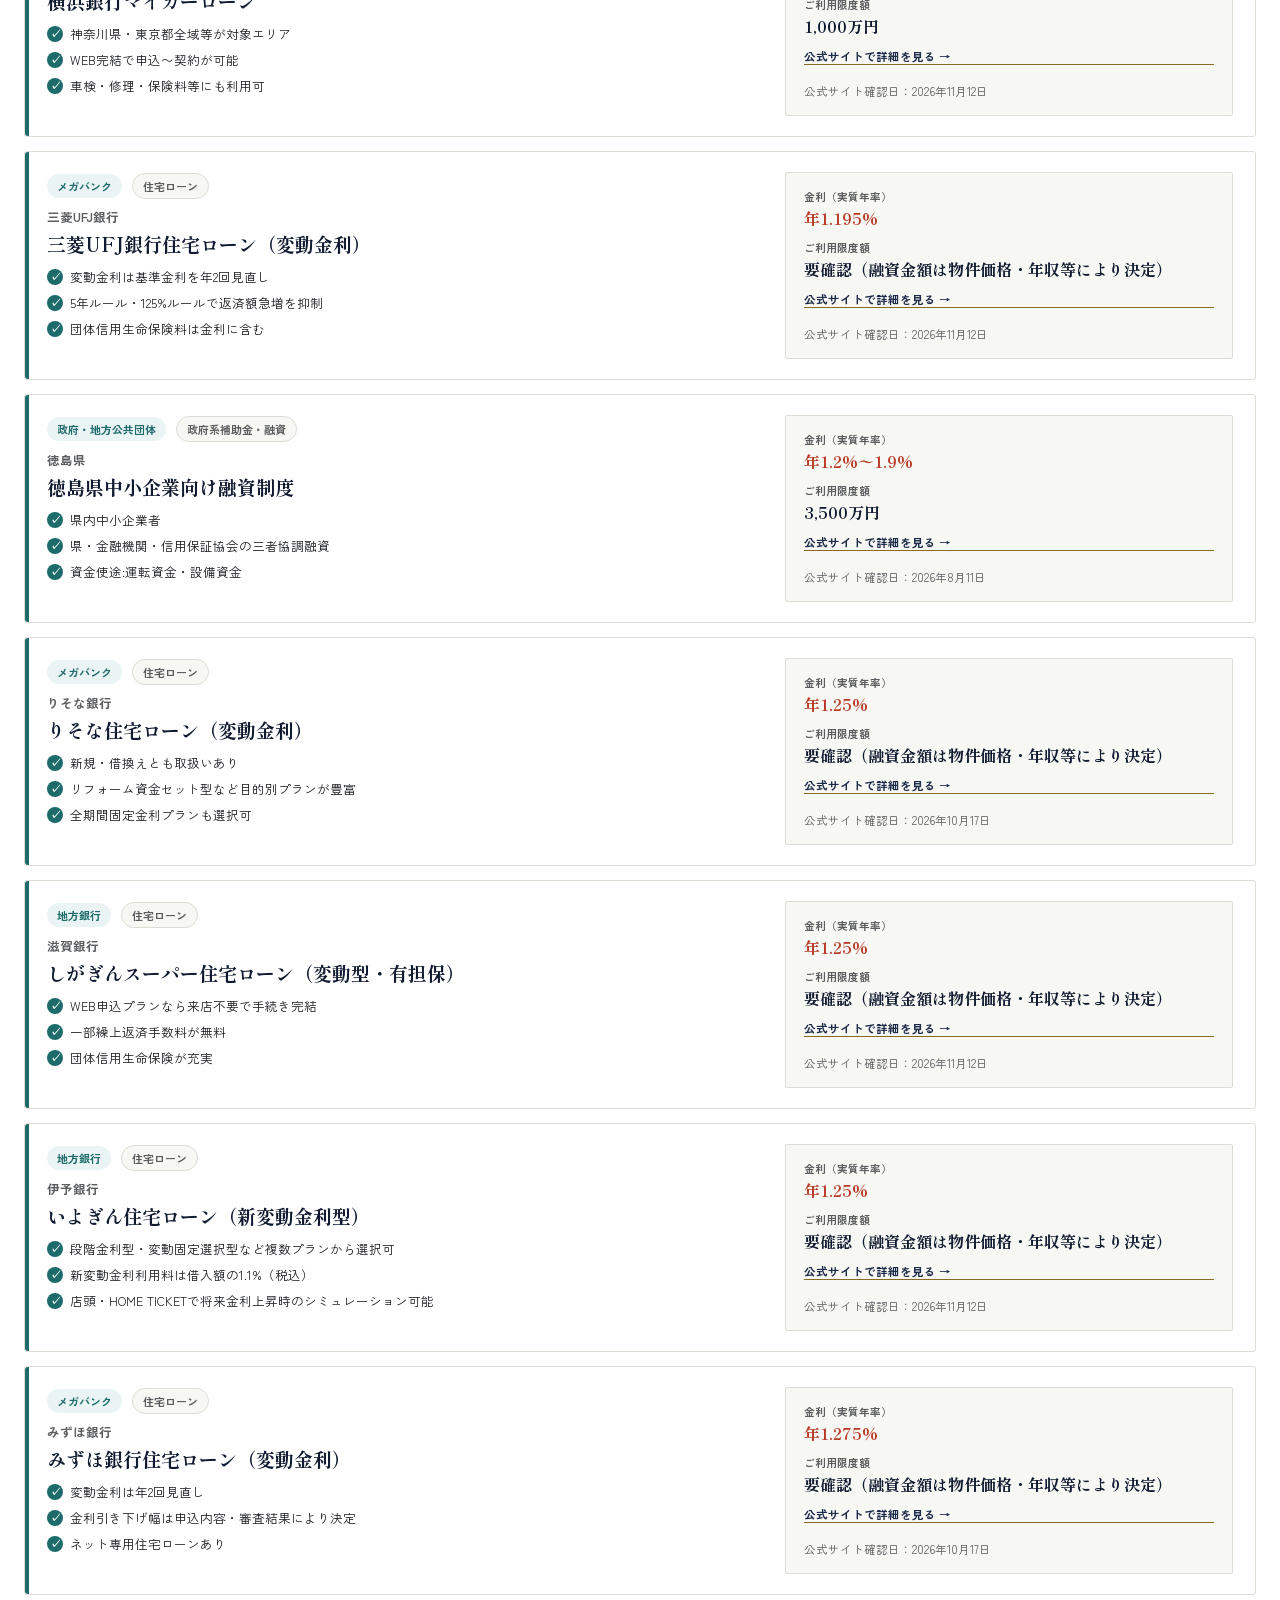
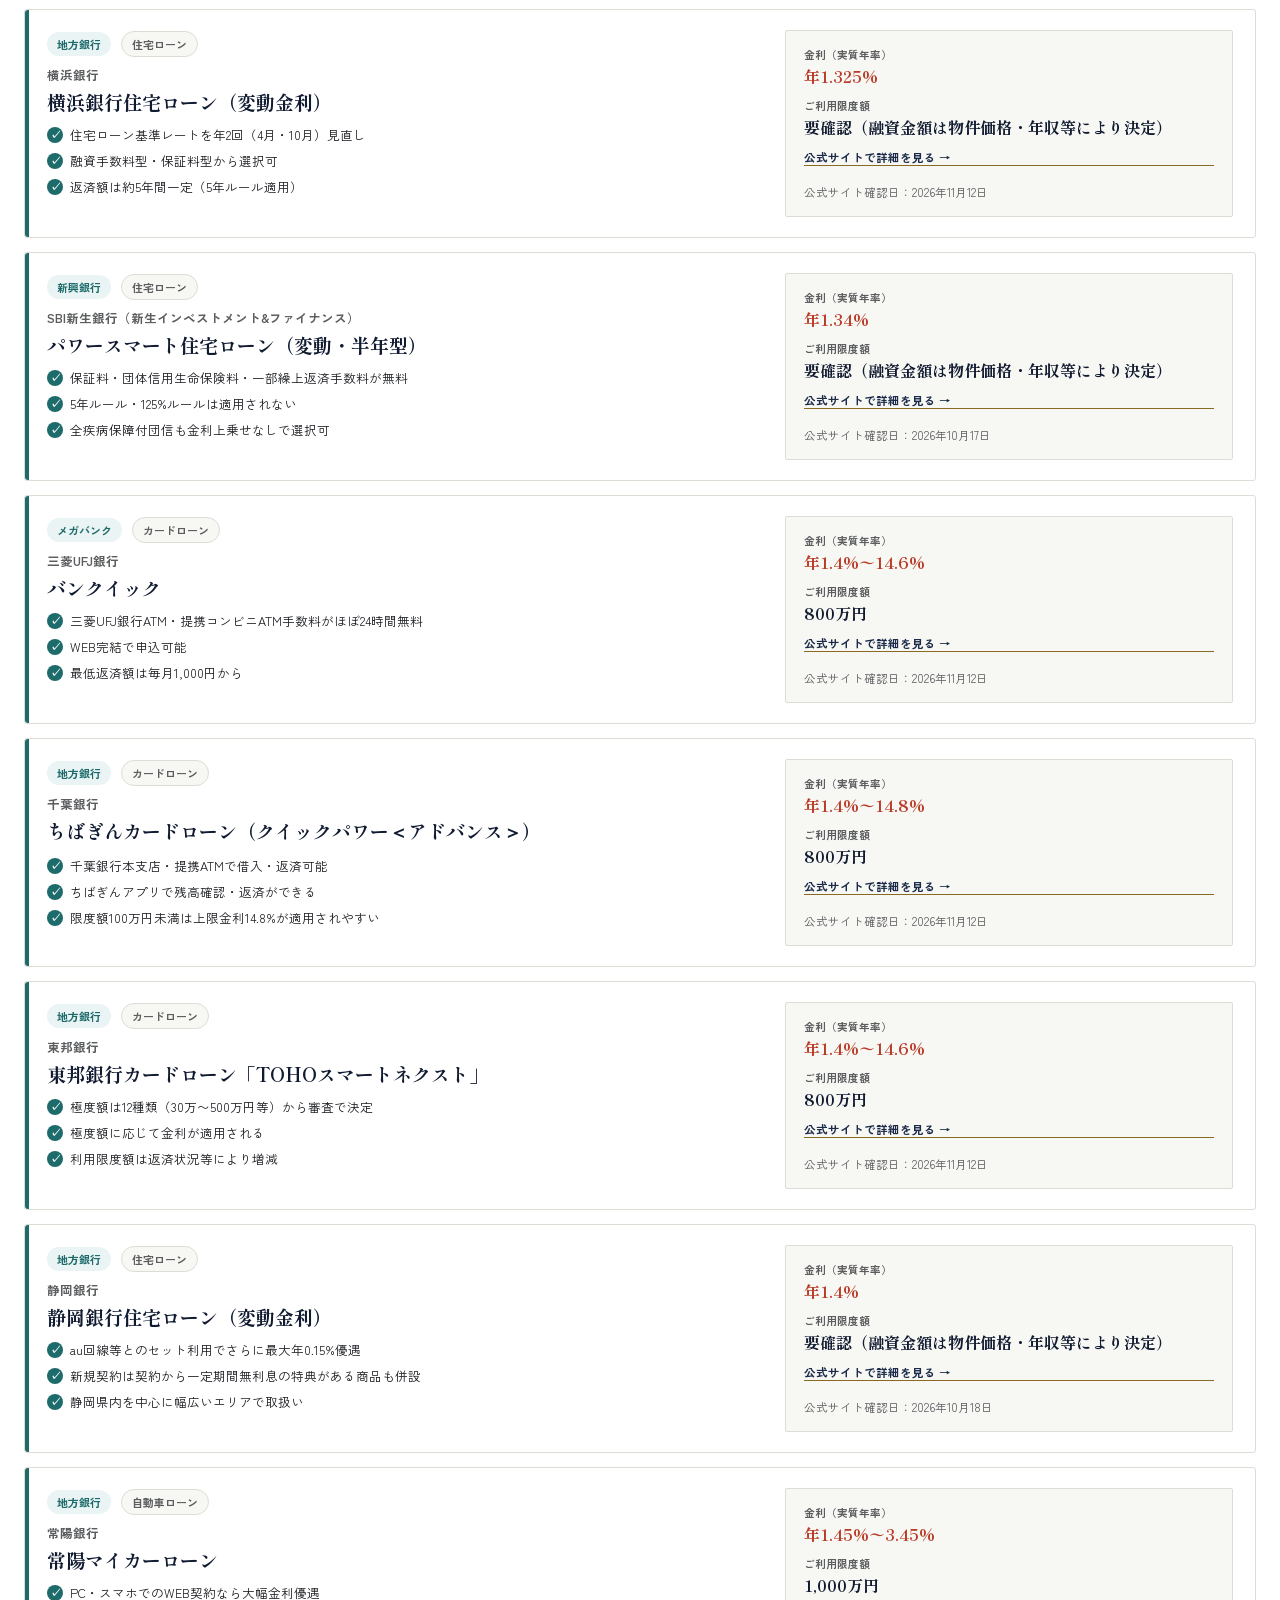
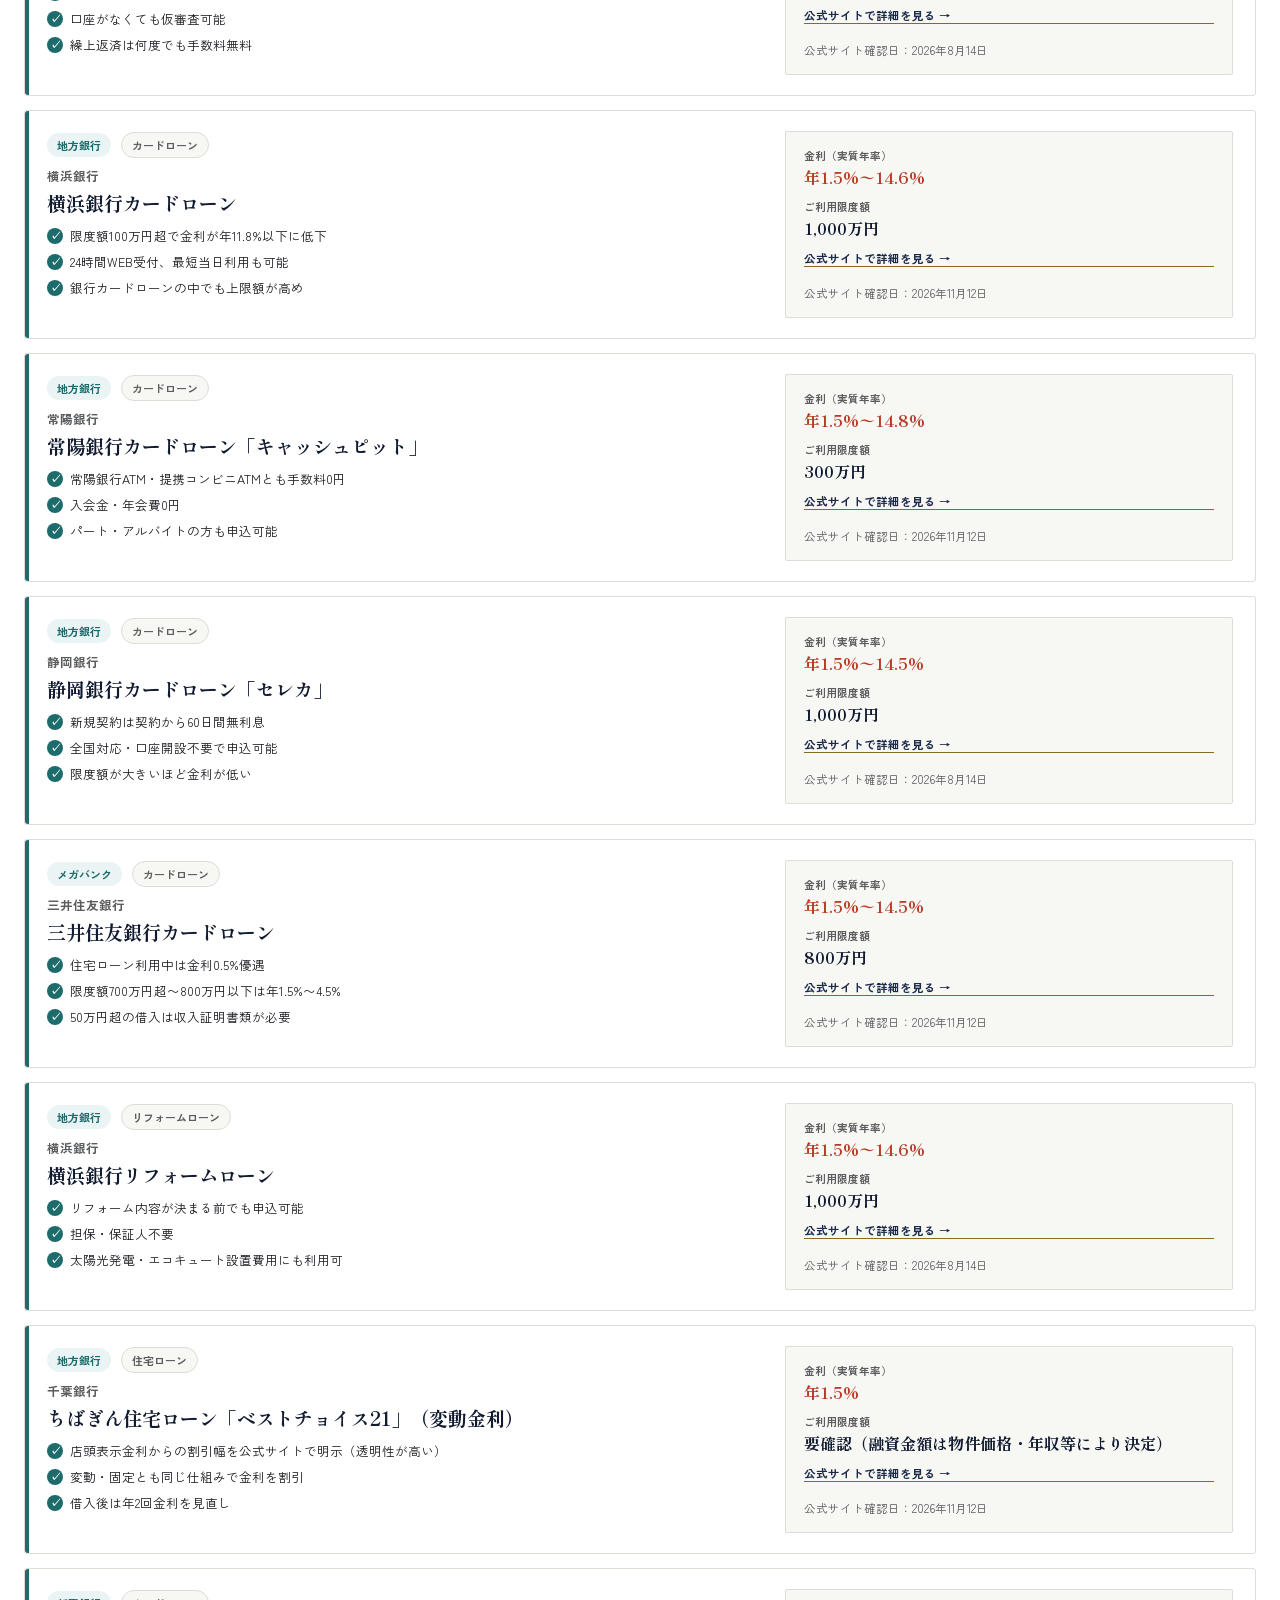
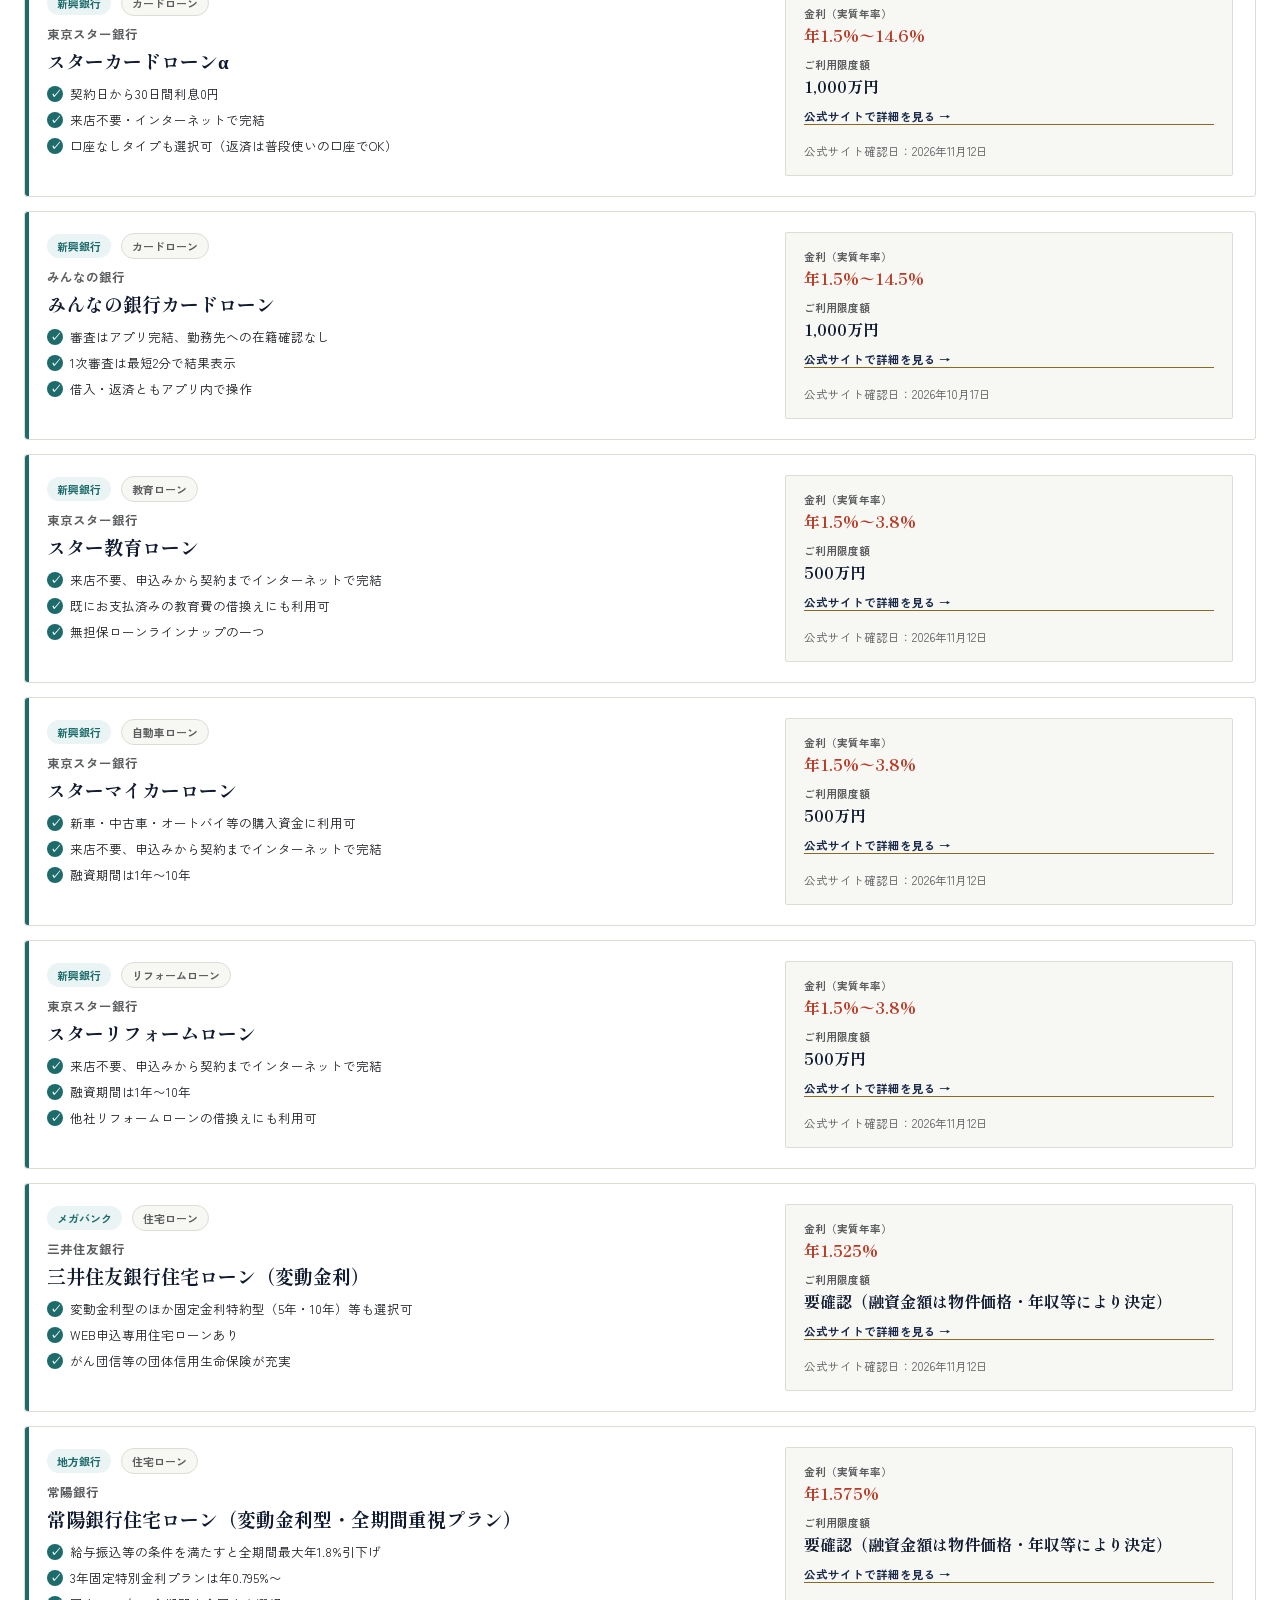
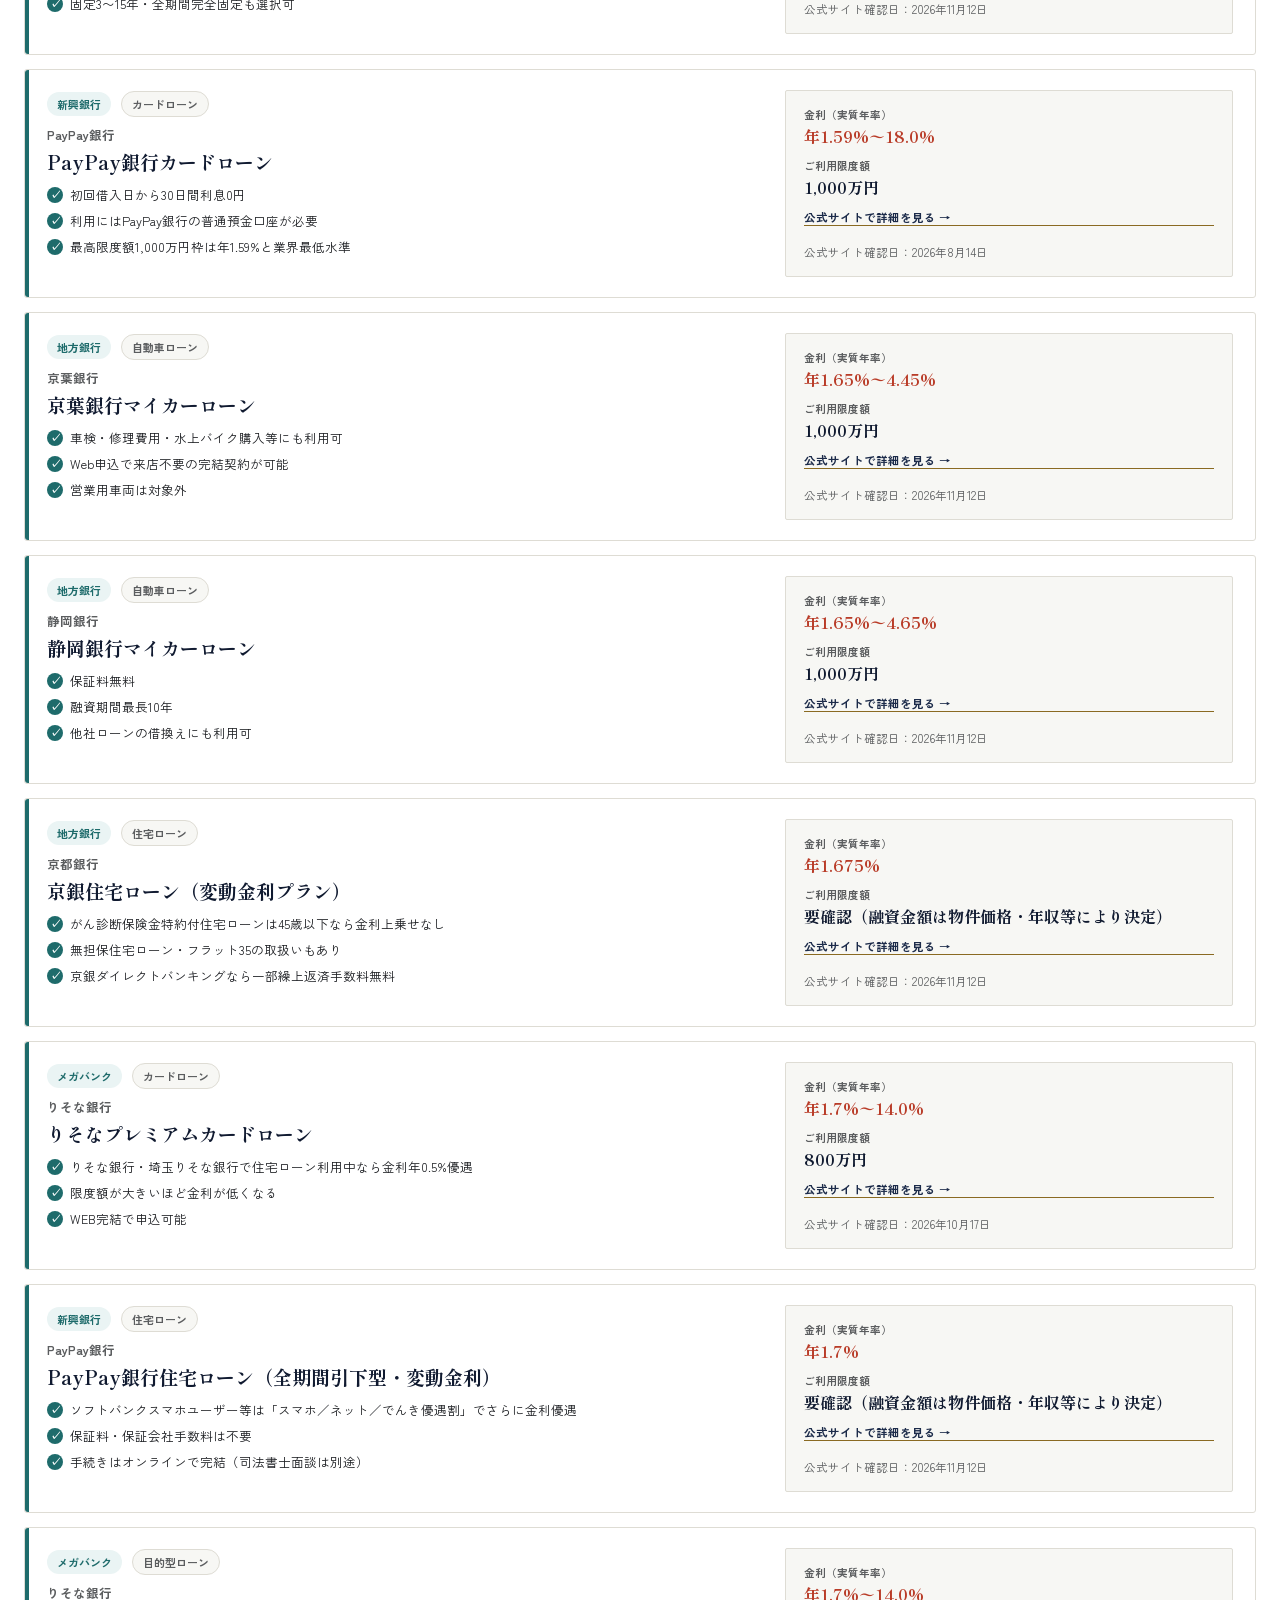
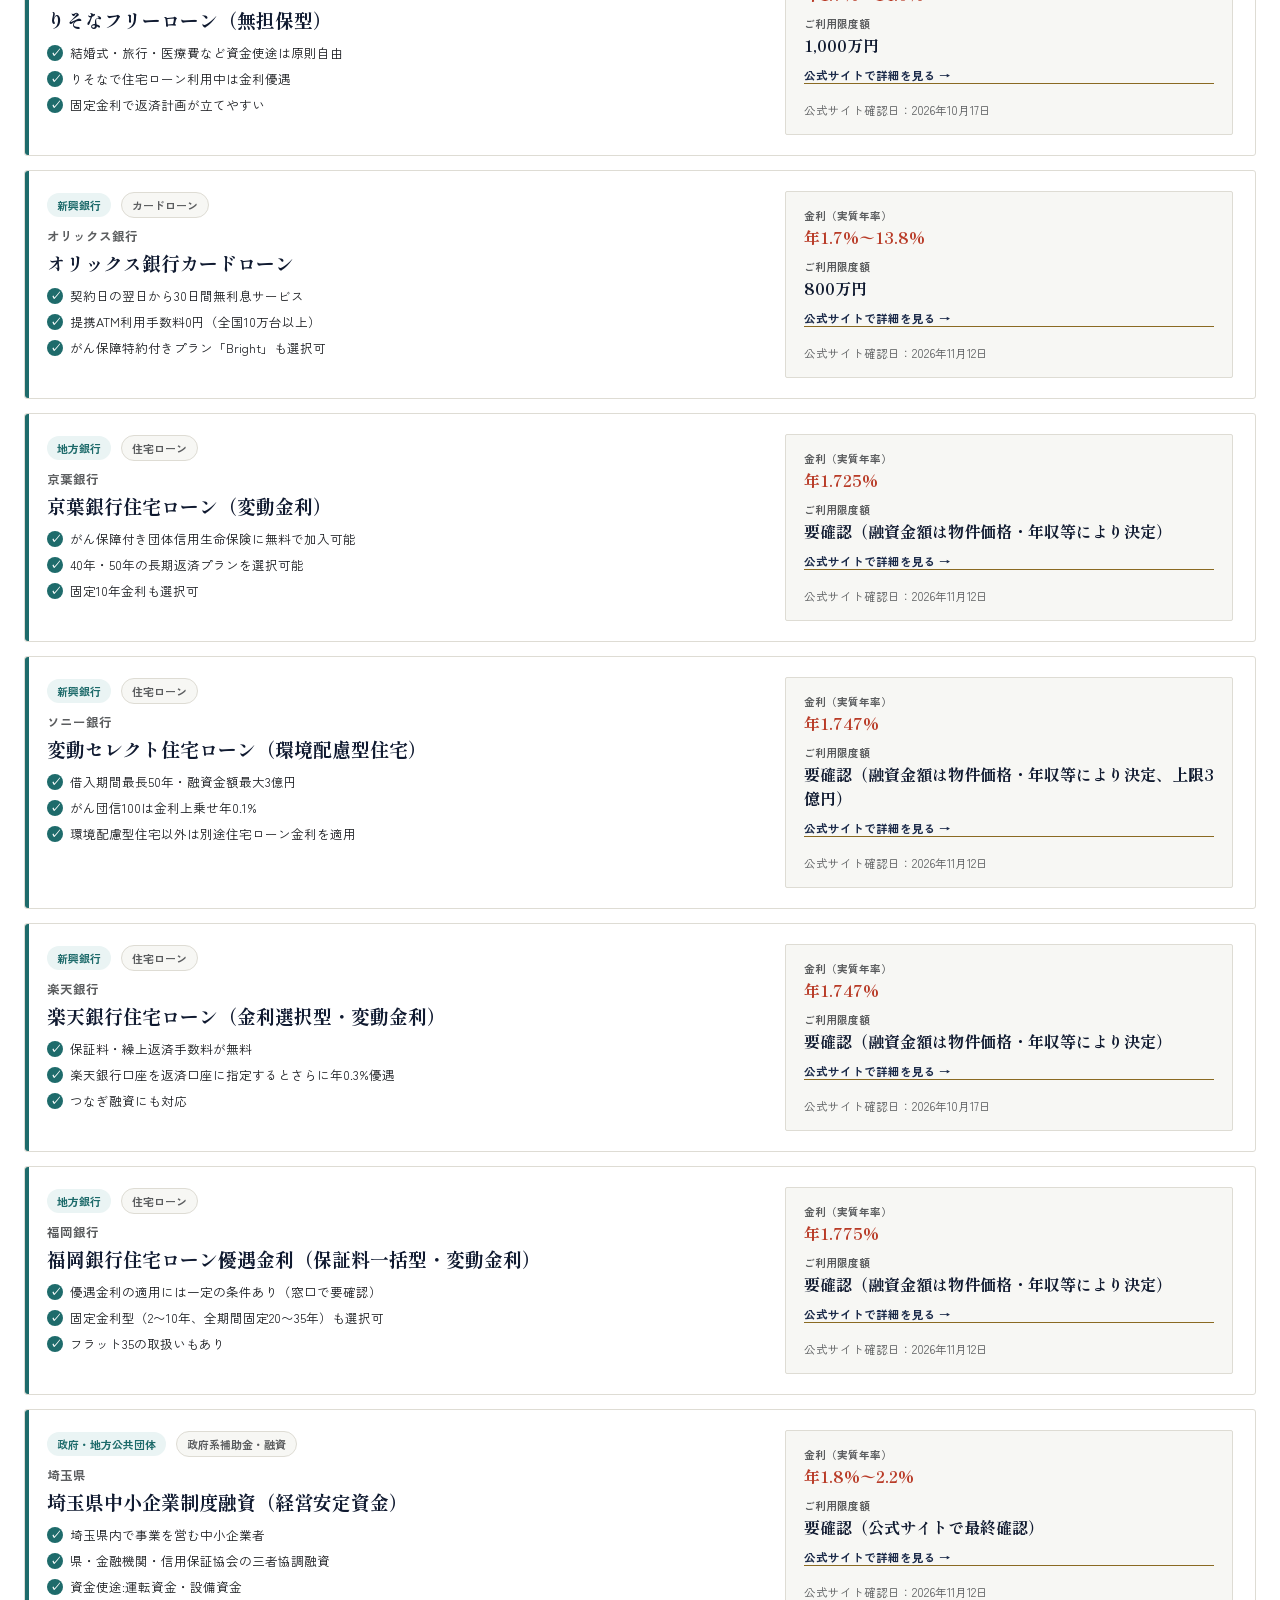
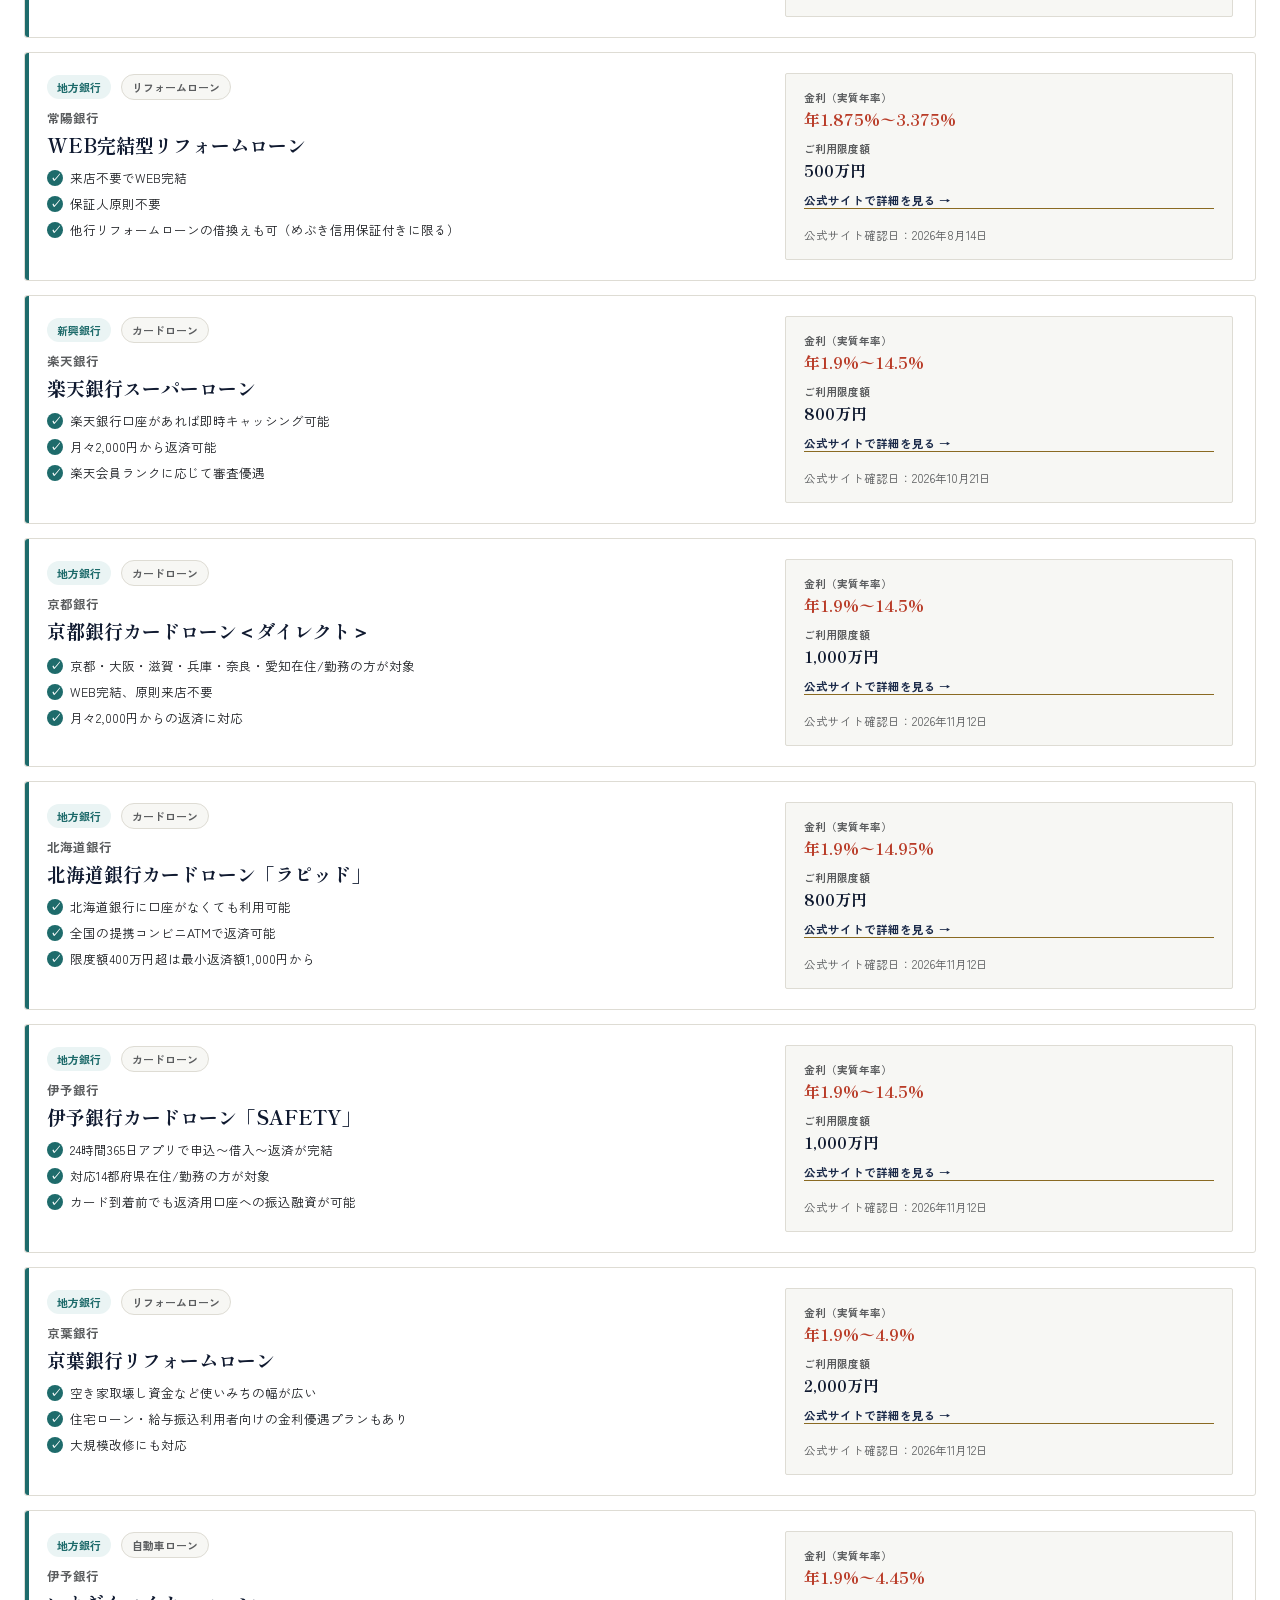
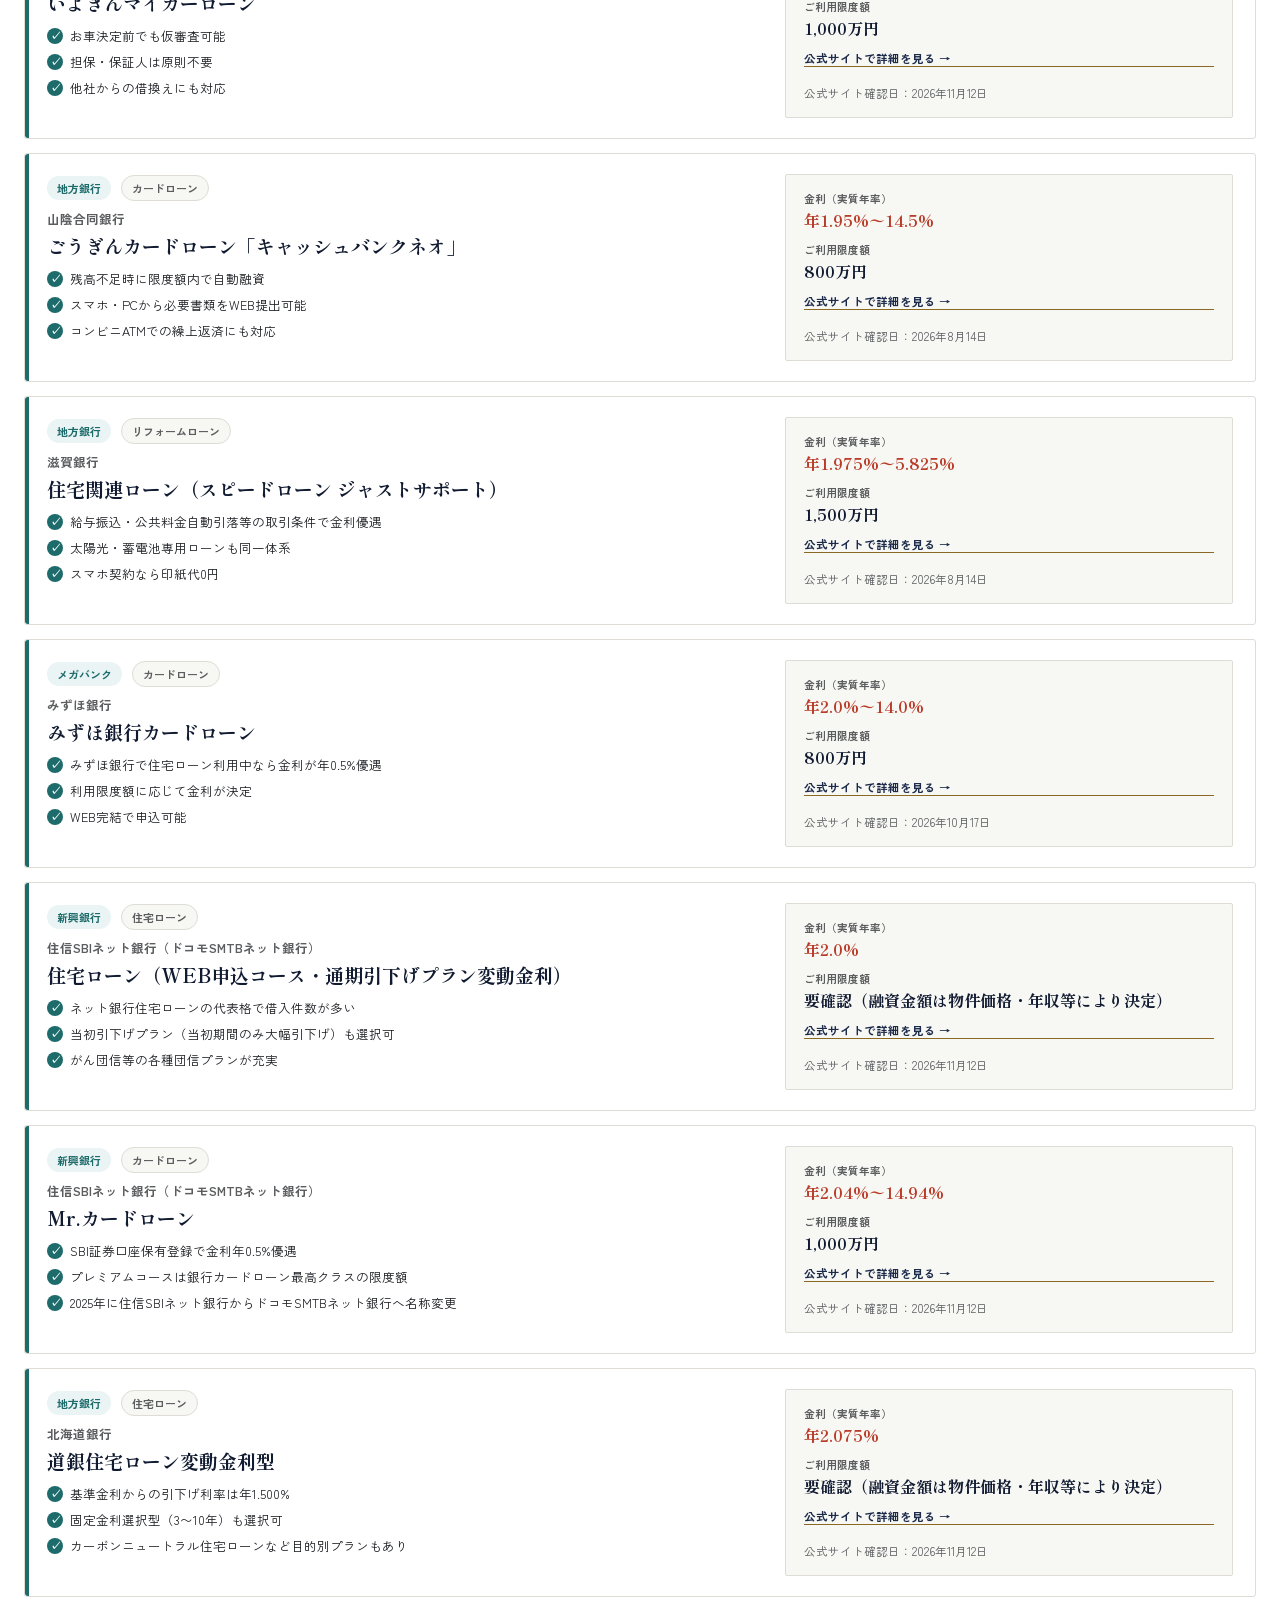
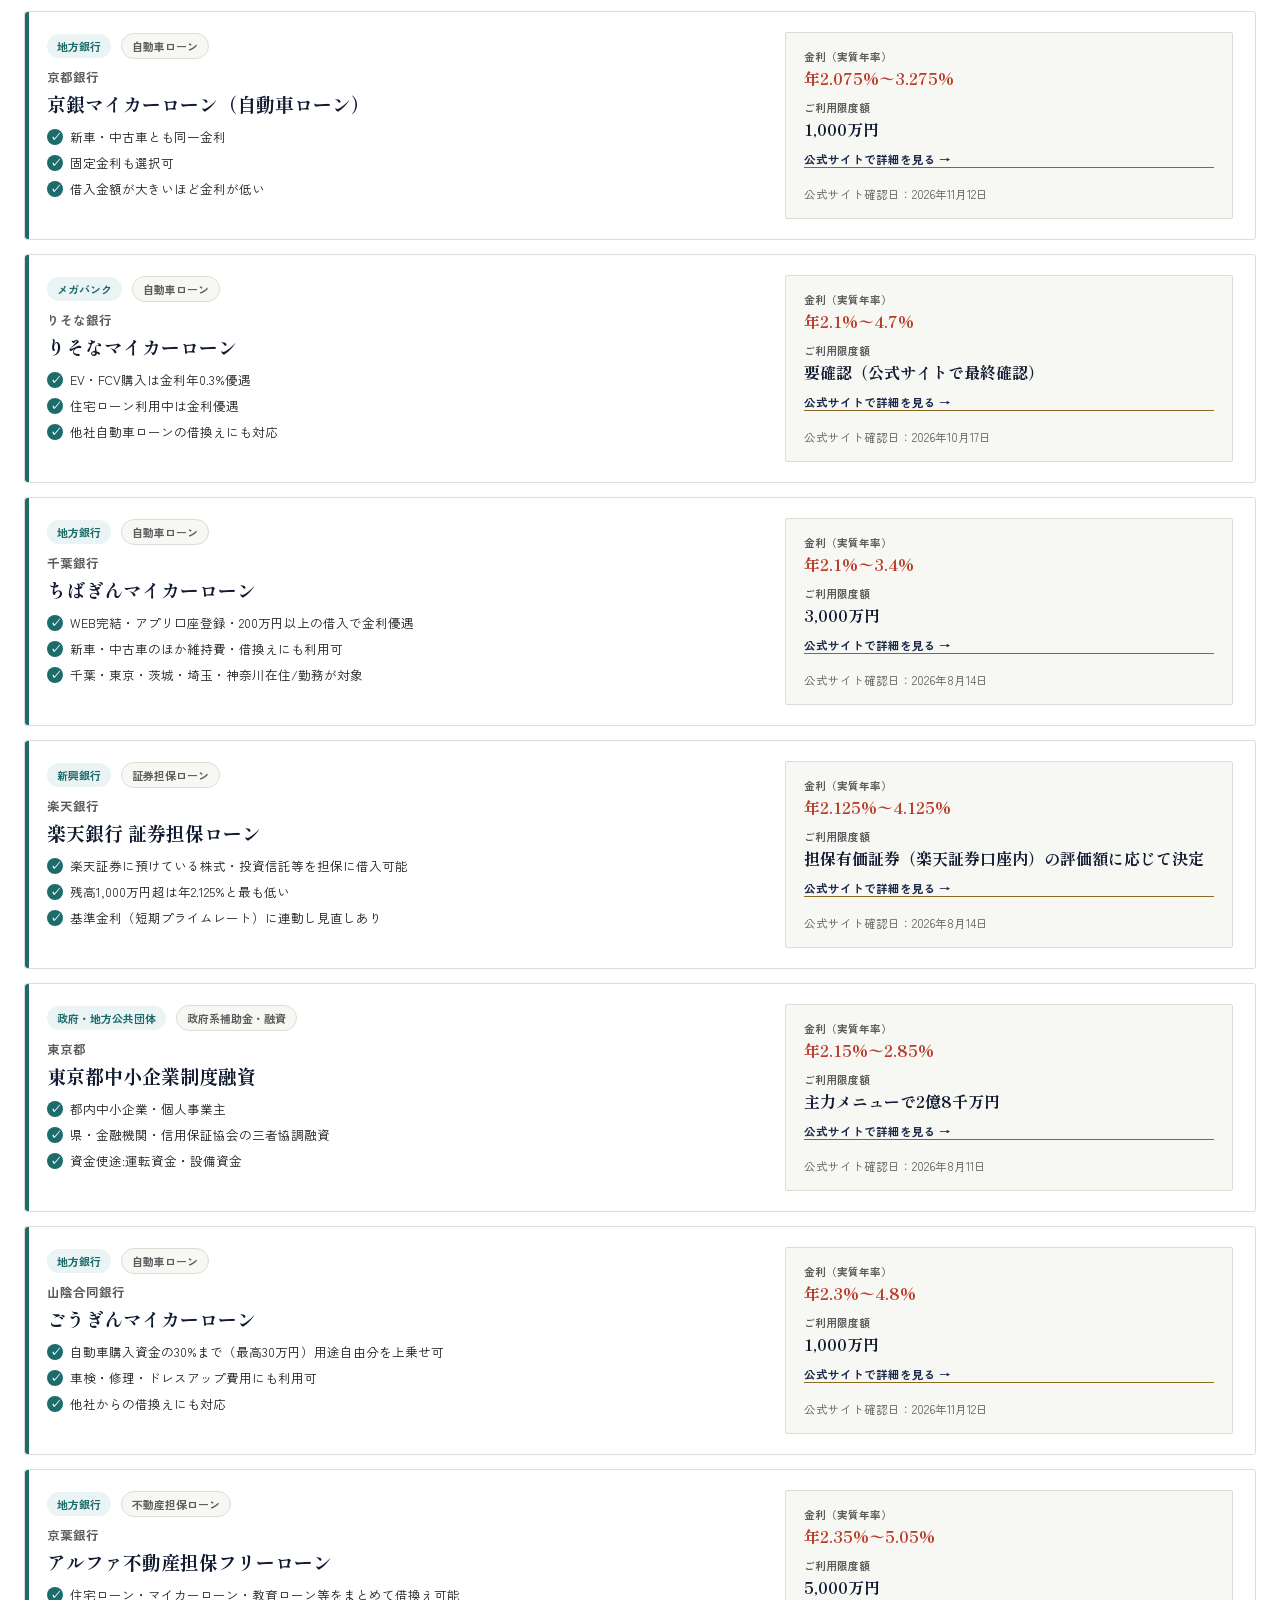
==== commit 5b80963d: "自動更新: 2026-11-12 のクローリング結果" ====
--- a/docs/loans/index.html
+++ b/docs/loans/index.html
@@ -5237,7 +5237,7 @@
       <div class="figure-value">1億円</div>
     </div>
     <a class="detail-link" href="https://www.tohobank.co.jp/kinri/saikagen-kinri.html" target="_blank" rel="noopener">公式サイトで詳細を見る →</a>
-    <div class="checked-at">公式サイト確認日：2026年11月11日</div>
+    <div class="checked-at">公式サイト確認日：2026年11月12日</div>
   </div>
 </article>
 <article class="loan-card">
@@ -5260,7 +5260,7 @@
       <div class="figure-value">1億円</div>
     </div>
     <a class="detail-link" href="https://www.tohobank.co.jp/kinri/saikagen-kinri.html" target="_blank" rel="noopener">公式サイトで詳細を見る →</a>
-    <div class="checked-at">公式サイト確認日：2026年11月11日</div>
+    <div class="checked-at">公式サイト確認日：2026年11月12日</div>
   </div>
 </article>
 <article class="loan-card">
@@ -5283,7 +5283,7 @@
       <div class="figure-value">要確認（融資金額は物件価格・年収等により決定）</div>
     </div>
     <a class="detail-link" href="https://www.gogin.co.jp/rate/housing/index.html" target="_blank" rel="noopener">公式サイトで詳細を見る →</a>
-    <div class="checked-at">公式サイト確認日：2026年11月11日</div>
+    <div class="checked-at">公式サイト確認日：2026年11月12日</div>
   </div>
 </article>
 <article class="loan-card">
@@ -5306,7 +5306,7 @@
       <div class="figure-value">1,000万円</div>
     </div>
     <a class="detail-link" href="https://www.boy.co.jp/kojin/mycar-loan/index.html" target="_blank" rel="noopener">公式サイトで詳細を見る →</a>
-    <div class="checked-at">公式サイト確認日：2026年11月11日</div>
+    <div class="checked-at">公式サイト確認日：2026年11月12日</div>
   </div>
 </article>
 <article class="loan-card">
@@ -5329,7 +5329,7 @@
       <div class="figure-value">要確認（融資金額は物件価格・年収等により決定）</div>
     </div>
     <a class="detail-link" href="https://www.bk.mufg.jp/kariru/jutaku/yuuguu/index.html" target="_blank" rel="noopener">公式サイトで詳細を見る →</a>
-    <div class="checked-at">公式サイト確認日：2026年11月11日</div>
+    <div class="checked-at">公式サイト確認日：2026年11月12日</div>
   </div>
 </article>
 <article class="loan-card">
@@ -5398,7 +5398,7 @@
       <div class="figure-value">要確認（融資金額は物件価格・年収等により決定）</div>
     </div>
     <a class="detail-link" href="https://www.shigagin.com/rate/loan/" target="_blank" rel="noopener">公式サイトで詳細を見る →</a>
-    <div class="checked-at">公式サイト確認日：2026年11月11日</div>
+    <div class="checked-at">公式サイト確認日：2026年11月12日</div>
   </div>
 </article>
 <article class="loan-card">
@@ -5421,7 +5421,7 @@
       <div class="figure-value">要確認（融資金額は物件価格・年収等により決定）</div>
     </div>
     <a class="detail-link" href="https://www.iyobank.co.jp/kinri-gaikokukawasesoba-market/monthly/kojinloankinri.html" target="_blank" rel="noopener">公式サイトで詳細を見る →</a>
-    <div class="checked-at">公式サイト確認日：2026年11月11日</div>
+    <div class="checked-at">公式サイト確認日：2026年11月12日</div>
   </div>
 </article>
 <article class="loan-card">
@@ -5467,7 +5467,7 @@
       <div class="figure-value">要確認（融資金額は物件価格・年収等により決定）</div>
     </div>
     <a class="detail-link" href="https://www.boy.co.jp/kojin/jutaku-loan/shinchiku/index.html" target="_blank" rel="noopener">公式サイトで詳細を見る →</a>
-    <div class="checked-at">公式サイト確認日：2026年11月11日</div>
+    <div class="checked-at">公式サイト確認日：2026年11月12日</div>
   </div>
 </article>
 <article class="loan-card">
@@ -5513,7 +5513,7 @@
       <div class="figure-value">800万円</div>
     </div>
     <a class="detail-link" href="https://www.bk.mufg.jp/kariru/banquic/index.html" target="_blank" rel="noopener">公式サイトで詳細を見る →</a>
-    <div class="checked-at">公式サイト確認日：2026年11月11日</div>
+    <div class="checked-at">公式サイト確認日：2026年11月12日</div>
   </div>
 </article>
 <article class="loan-card">
@@ -5536,7 +5536,7 @@
       <div class="figure-value">800万円</div>
     </div>
     <a class="detail-link" href="https://www.chibabank.co.jp/kojin/services/loan/cardloan/cardloan_new" target="_blank" rel="noopener">公式サイトで詳細を見る →</a>
-    <div class="checked-at">公式サイト確認日：2026年11月11日</div>
+    <div class="checked-at">公式サイト確認日：2026年11月12日</div>
   </div>
 </article>
 <article class="loan-card">
@@ -5559,7 +5559,7 @@
       <div class="figure-value">800万円</div>
     </div>
     <a class="detail-link" href="https://www.tohobank.co.jp/kinri/loan.html" target="_blank" rel="noopener">公式サイトで詳細を見る →</a>
-    <div class="checked-at">公式サイト確認日：2026年11月11日</div>
+    <div class="checked-at">公式サイト確認日：2026年11月12日</div>
   </div>
 </article>
 <article class="loan-card">
@@ -5628,7 +5628,7 @@
       <div class="figure-value">1,000万円</div>
     </div>
     <a class="detail-link" href="https://www.boy.co.jp/kojin/card-loan/yokohama/index.html" target="_blank" rel="noopener">公式サイトで詳細を見る →</a>
-    <div class="checked-at">公式サイト確認日：2026年11月11日</div>
+    <div class="checked-at">公式サイト確認日：2026年11月12日</div>
   </div>
 </article>
 <article class="loan-card">
@@ -5651,7 +5651,7 @@
       <div class="figure-value">300万円</div>
     </div>
     <a class="detail-link" href="https://www.joyobank.co.jp/personal/loan/cashpit/" target="_blank" rel="noopener">公式サイトで詳細を見る →</a>
-    <div class="checked-at">公式サイト確認日：2026年11月11日</div>
+    <div class="checked-at">公式サイト確認日：2026年11月12日</div>
   </div>
 </article>
 <article class="loan-card">
@@ -5697,7 +5697,7 @@
       <div class="figure-value">800万円</div>
     </div>
     <a class="detail-link" href="https://www.smbc.co.jp/kojin/cardloan/details/kinri/" target="_blank" rel="noopener">公式サイトで詳細を見る →</a>
-    <div class="checked-at">公式サイト確認日：2026年11月11日</div>
+    <div class="checked-at">公式サイト確認日：2026年11月12日</div>
   </div>
 </article>
 <article class="loan-card">
@@ -5743,7 +5743,7 @@
       <div class="figure-value">要確認（融資金額は物件価格・年収等により決定）</div>
     </div>
     <a class="detail-link" href="https://www.chibabank.co.jp/kojin/loan/housing/plan/select/plan02.html" target="_blank" rel="noopener">公式サイトで詳細を見る →</a>
-    <div class="checked-at">公式サイト確認日：2026年11月11日</div>
+    <div class="checked-at">公式サイト確認日：2026年11月12日</div>
   </div>
 </article>
 <article class="loan-card">
@@ -5766,7 +5766,7 @@
       <div class="figure-value">1,000万円</div>
     </div>
     <a class="detail-link" href="https://www.tokyostarbank.co.jp/products/loan/cardloan/" target="_blank" rel="noopener">公式サイトで詳細を見る →</a>
-    <div class="checked-at">公式サイト確認日：2026年11月11日</div>
+    <div class="checked-at">公式サイト確認日：2026年11月12日</div>
   </div>
 </article>
 <article class="loan-card">
@@ -5812,7 +5812,7 @@
       <div class="figure-value">500万円</div>
     </div>
     <a class="detail-link" href="https://www.tokyostarbank.co.jp/products/loan/unsecured/education/" target="_blank" rel="noopener">公式サイトで詳細を見る →</a>
-    <div class="checked-at">公式サイト確認日：2026年11月11日</div>
+    <div class="checked-at">公式サイト確認日：2026年11月12日</div>
   </div>
 </article>
 <article class="loan-card">
@@ -5835,7 +5835,7 @@
       <div class="figure-value">500万円</div>
     </div>
     <a class="detail-link" href="https://www.tokyostarbank.co.jp/products/loan/unsecured/mycar/" target="_blank" rel="noopener">公式サイトで詳細を見る →</a>
-    <div class="checked-at">公式サイト確認日：2026年11月11日</div>
+    <div class="checked-at">公式サイト確認日：2026年11月12日</div>
   </div>
 </article>
 <article class="loan-card">
@@ -5858,7 +5858,7 @@
       <div class="figure-value">500万円</div>
     </div>
     <a class="detail-link" href="https://www.tokyostarbank.co.jp/products/loan/unsecured/reform/" target="_blank" rel="noopener">公式サイトで詳細を見る →</a>
-    <div class="checked-at">公式サイト確認日：2026年11月11日</div>
+    <div class="checked-at">公式サイト確認日：2026年11月12日</div>
   </div>
 </article>
 <article class="loan-card">
@@ -5881,7 +5881,7 @@
       <div class="figure-value">要確認（融資金額は物件価格・年収等により決定）</div>
     </div>
     <a class="detail-link" href="https://www.smbc.co.jp/kojin/jutaku_loan/kinri/" target="_blank" rel="noopener">公式サイトで詳細を見る →</a>
-    <div class="checked-at">公式サイト確認日：2026年11月11日</div>
+    <div class="checked-at">公式サイト確認日：2026年11月12日</div>
   </div>
 </article>
 <article class="loan-card">
@@ -5904,7 +5904,7 @@
       <div class="figure-value">要確認（融資金額は物件価格・年収等により決定）</div>
     </div>
     <a class="detail-link" href="https://www.joyobank.co.jp/personal/loan/jutaku/kinri/" target="_blank" rel="noopener">公式サイトで詳細を見る →</a>
-    <div class="checked-at">公式サイト確認日：2026年11月11日</div>
+    <div class="checked-at">公式サイト確認日：2026年11月12日</div>
   </div>
 </article>
 <article class="loan-card">
@@ -5950,7 +5950,7 @@
       <div class="figure-value">1,000万円</div>
     </div>
     <a class="detail-link" href="https://www.keiyobank.co.jp/individual/loan/my_car/" target="_blank" rel="noopener">公式サイトで詳細を見る →</a>
-    <div class="checked-at">公式サイト確認日：2026年11月11日</div>
+    <div class="checked-at">公式サイト確認日：2026年11月12日</div>
   </div>
 </article>
 <article class="loan-card">
@@ -5973,7 +5973,7 @@
       <div class="figure-value">1,000万円</div>
     </div>
     <a class="detail-link" href="https://www.shizuokabank.co.jp/personal/loan/mycar/" target="_blank" rel="noopener">公式サイトで詳細を見る →</a>
-    <div class="checked-at">公式サイト確認日：2026年11月11日</div>
+    <div class="checked-at">公式サイト確認日：2026年11月12日</div>
   </div>
 </article>
 <article class="loan-card">
@@ -5996,7 +5996,7 @@
       <div class="figure-value">要確認（融資金額は物件価格・年収等により決定）</div>
     </div>
     <a class="detail-link" href="https://www.kyotobank.co.jp/kojin/campaign/kinriplan/" target="_blank" rel="noopener">公式サイトで詳細を見る →</a>
-    <div class="checked-at">公式サイト確認日：2026年11月11日</div>
+    <div class="checked-at">公式サイト確認日：2026年11月12日</div>
   </div>
 </article>
 <article class="loan-card">
@@ -6042,7 +6042,7 @@
       <div class="figure-value">要確認（融資金額は物件価格・年収等により決定）</div>
     </div>
     <a class="detail-link" href="https://www.paypay-bank.co.jp/mortgage/interest/index.html" target="_blank" rel="noopener">公式サイトで詳細を見る →</a>
-    <div class="checked-at">公式サイト確認日：2026年11月11日</div>
+    <div class="checked-at">公式サイト確認日：2026年11月12日</div>
   </div>
 </article>
 <article class="loan-card">
@@ -6088,7 +6088,7 @@
       <div class="figure-value">800万円</div>
     </div>
     <a class="detail-link" href="https://www.orixbank.co.jp/personal/cardloan/" target="_blank" rel="noopener">公式サイトで詳細を見る →</a>
-    <div class="checked-at">公式サイト確認日：2026年11月11日</div>
+    <div class="checked-at">公式サイト確認日：2026年11月12日</div>
   </div>
 </article>
 <article class="loan-card">
@@ -6111,7 +6111,7 @@
       <div class="figure-value">要確認（融資金額は物件価格・年収等により決定）</div>
     </div>
     <a class="detail-link" href="https://www.keiyobank.co.jp/individual/loan/housing/" target="_blank" rel="noopener">公式サイトで詳細を見る →</a>
-    <div class="checked-at">公式サイト確認日：2026年11月11日</div>
+    <div class="checked-at">公式サイト確認日：2026年11月12日</div>
   </div>
 </article>
 <article class="loan-card">
@@ -6134,7 +6134,7 @@
       <div class="figure-value">要確認（融資金額は物件価格・年収等により決定、上限3億円）</div>
     </div>
     <a class="detail-link" href="https://sonybank.jp/products/hl/" target="_blank" rel="noopener">公式サイトで詳細を見る →</a>
-    <div class="checked-at">公式サイト確認日：2026年11月11日</div>
+    <div class="checked-at">公式サイト確認日：2026年11月12日</div>
   </div>
 </article>
 <article class="loan-card">
@@ -6180,7 +6180,7 @@
       <div class="figure-value">要確認（融資金額は物件価格・年収等により決定）</div>
     </div>
     <a class="detail-link" href="https://www.fukuokabank.co.jp/price/loaninterest/" target="_blank" rel="noopener">公式サイトで詳細を見る →</a>
-    <div class="checked-at">公式サイト確認日：2026年11月11日</div>
+    <div class="checked-at">公式サイト確認日：2026年11月12日</div>
   </div>
 </article>
 <article class="loan-card">
@@ -6203,7 +6203,7 @@
       <div class="figure-value">要確認（公式サイトで最終確認）</div>
     </div>
     <a class="detail-link" href="https://www.pref.saitama.lg.jp/a0805/seidoyushi/" target="_blank" rel="noopener">公式サイトで詳細を見る →</a>
-    <div class="checked-at">公式サイト確認日：2026年11月11日</div>
+    <div class="checked-at">公式サイト確認日：2026年11月12日</div>
   </div>
 </article>
 <article class="loan-card">
@@ -6272,7 +6272,7 @@
       <div class="figure-value">1,000万円</div>
     </div>
     <a class="detail-link" href="https://www.kyotobank.co.jp/kojin/loan/card/" target="_blank" rel="noopener">公式サイトで詳細を見る →</a>
-    <div class="checked-at">公式サイト確認日：2026年11月11日</div>
+    <div class="checked-at">公式サイト確認日：2026年11月12日</div>
   </div>
 </article>
 <article class="loan-card">
@@ -6295,7 +6295,7 @@
       <div class="figure-value">800万円</div>
     </div>
     <a class="detail-link" href="https://www.hokkaidobank.co.jp/loan/lineup/rapid.html" target="_blank" rel="noopener">公式サイトで詳細を見る →</a>
-    <div class="checked-at">公式サイト確認日：2026年11月11日</div>
+    <div class="checked-at">公式サイト確認日：2026年11月12日</div>
   </div>
 </article>
 <article class="loan-card">
@@ -6318,7 +6318,7 @@
       <div class="figure-value">1,000万円</div>
     </div>
     <a class="detail-link" href="https://www.iyobank.co.jp/kariru/safety.html" target="_blank" rel="noopener">公式サイトで詳細を見る →</a>
-    <div class="checked-at">公式サイト確認日：2026年11月11日</div>
+    <div class="checked-at">公式サイト確認日：2026年11月12日</div>
   </div>
 </article>
 <article class="loan-card">
@@ -6341,7 +6341,7 @@
       <div class="figure-value">2,000万円</div>
     </div>
     <a class="detail-link" href="https://www.keiyobank.co.jp/individual/loan/reform/" target="_blank" rel="noopener">公式サイトで詳細を見る →</a>
-    <div class="checked-at">公式サイト確認日：2026年11月11日</div>
+    <div class="checked-at">公式サイト確認日：2026年11月12日</div>
   </div>
 </article>
 <article class="loan-card">
@@ -6364,7 +6364,7 @@
       <div class="figure-value">1,000万円</div>
     </div>
     <a class="detail-link" href="https://www.iyobank.co.jp/kariru/mycar-loan/" target="_blank" rel="noopener">公式サイトで詳細を見る →</a>
-    <div class="checked-at">公式サイト確認日：2026年11月11日</div>
+    <div class="checked-at">公式サイト確認日：2026年11月12日</div>
   </div>
 </article>
 <article class="loan-card">
@@ -6456,7 +6456,7 @@
       <div class="figure-value">要確認（融資金額は物件価格・年収等により決定）</div>
     </div>
     <a class="detail-link" href="https://www.netbk.co.jp/contents/lineup/home-loan/web/kinri/" target="_blank" rel="noopener">公式サイトで詳細を見る →</a>
-    <div class="checked-at">公式サイト確認日：2026年11月11日</div>
+    <div class="checked-at">公式サイト確認日：2026年11月12日</div>
   </div>
 </article>
 <article class="loan-card">
@@ -6479,7 +6479,7 @@
       <div class="figure-value">1,000万円</div>
     </div>
     <a class="detail-link" href="https://www.netbk.co.jp/contents/lineup/card-loan/" target="_blank" rel="noopener">公式サイトで詳細を見る →</a>
-    <div class="checked-at">公式サイト確認日：2026年11月11日</div>
+    <div class="checked-at">公式サイト確認日：2026年11月12日</div>
   </div>
 </article>
 <article class="loan-card">
@@ -6502,7 +6502,7 @@
       <div class="figure-value">要確認（融資金額は物件価格・年収等により決定）</div>
     </div>
     <a class="detail-link" href="https://www.hokkaidobank.co.jp/kinri/new_loan.html" target="_blank" rel="noopener">公式サイトで詳細を見る →</a>
-    <div class="checked-at">公式サイト確認日：2026年11月11日</div>
+    <div class="checked-at">公式サイト確認日：2026年11月12日</div>
   </div>
 </article>
 <article class="loan-card">
@@ -6525,7 +6525,7 @@
       <div class="figure-value">1,000万円</div>
     </div>
     <a class="detail-link" href="https://www.kyotobank.co.jp/kojin/loan/car/" target="_blank" rel="noopener">公式サイトで詳細を見る →</a>
-    <div class="checked-at">公式サイト確認日：2026年11月11日</div>
+    <div class="checked-at">公式サイト確認日：2026年11月12日</div>
   </div>
 </article>
 <article class="loan-card">
@@ -6640,7 +6640,7 @@
       <div class="figure-value">1,000万円</div>
     </div>
     <a class="detail-link" href="https://www.gogin.co.jp/personal/loan/mycar/" target="_blank" rel="noopener">公式サイトで詳細を見る →</a>
-    <div class="checked-at">公式サイト確認日：2026年11月11日</div>
+    <div class="checked-at">公式サイト確認日：2026年11月12日</div>
   </div>
 </article>
 <article class="loan-card">
@@ -6663,7 +6663,7 @@
       <div class="figure-value">5,000万円</div>
     </div>
     <a class="detail-link" href="https://www.keiyobank.co.jp/individual/loan/home_free/" target="_blank" rel="noopener">公式サイトで詳細を見る →</a>
-    <div class="checked-at">公式サイト確認日：2026年11月11日</div>
+    <div class="checked-at">公式サイト確認日：2026年11月12日</div>
   </div>
 </article>
 <article class="loan-card">
@@ -6686,7 +6686,7 @@
       <div class="figure-value">3,000万円</div>
     </div>
     <a class="detail-link" href="https://www.bk.mufg.jp/kariru/mycar/index.html" target="_blank" rel="noopener">公式サイトで詳細を見る →</a>
-    <div class="checked-at">公式サイト確認日：2026年11月11日</div>
+    <div class="checked-at">公式サイト確認日：2026年11月12日</div>
   </div>
 </article>
 <article class="loan-card">
@@ -6732,7 +6732,7 @@
       <div class="figure-value">800万円</div>
     </div>
     <a class="detail-link" href="https://www.acom.co.jp/lineup/cardloan/" target="_blank" rel="noopener">公式サイトで詳細を見る →</a>
-    <div class="checked-at">公式サイト確認日：2026年11月11日</div>
+    <div class="checked-at">公式サイト確認日：2026年11月12日</div>
   </div>
 </article>
 <article class="loan-card">
@@ -6778,7 +6778,7 @@
       <div class="figure-value">800万円</div>
     </div>
     <a class="detail-link" href="https://sonybank.jp/rate/cl.html" target="_blank" rel="noopener">公式サイトで詳細を見る →</a>
-    <div class="checked-at">公式サイト確認日：2026年11月11日</div>
+    <div class="checked-at">公式サイト確認日：2026年11月12日</div>
   </div>
 </article>
 <article class="loan-card">
@@ -6824,7 +6824,7 @@
       <div class="figure-value">1,500万円</div>
     </div>
     <a class="detail-link" href="https://www.kyotobank.co.jp/kojin/loan/reform/" target="_blank" rel="noopener">公式サイトで詳細を見る →</a>
-    <div class="checked-at">公式サイト確認日：2026年11月11日</div>
+    <div class="checked-at">公式サイト確認日：2026年11月12日</div>
   </div>
 </article>
 <article class="loan-card">
@@ -6916,7 +6916,7 @@
       <div class="figure-value">1,500万円</div>
     </div>
     <a class="detail-link" href="https://www.fukuokabank.co.jp/personal/service/mokuteki/autoloan/" target="_blank" rel="noopener">公式サイトで詳細を見る →</a>
-    <div class="checked-at">公式サイト確認日：2026年11月11日</div>
+    <div class="checked-at">公式サイト確認日：2026年11月12日</div>
   </div>
 </article>
 <article class="loan-card">
@@ -6939,7 +6939,7 @@
       <div class="figure-value">1,000万円</div>
     </div>
     <a class="detail-link" href="https://www.gogin.co.jp/personal/loan/education/" target="_blank" rel="noopener">公式サイトで詳細を見る →</a>
-    <div class="checked-at">公式サイト確認日：2026年11月11日</div>
+    <div class="checked-at">公式サイト確認日：2026年11月12日</div>
   </div>
 </article>
 <article class="loan-card">
@@ -6962,7 +6962,7 @@
       <div class="figure-value">2億円</div>
     </div>
     <a class="detail-link" href="https://www.orixbank.co.jp/personal/mortgage/" target="_blank" rel="noopener">公式サイトで詳細を見る →</a>
-    <div class="checked-at">公式サイト確認日：2026年11月11日</div>
+    <div class="checked-at">公式サイト確認日：2026年11月12日</div>
   </div>
 </article>
 <article class="loan-card">
@@ -6985,7 +6985,7 @@
       <div class="figure-value">1,000万円</div>
     </div>
     <a class="detail-link" href="https://www.kyotobank.co.jp/kojin/loan/kyouiku/" target="_blank" rel="noopener">公式サイトで詳細を見る →</a>
-    <div class="checked-at">公式サイト確認日：2026年11月11日</div>
+    <div class="checked-at">公式サイト確認日：2026年11月12日</div>
   </div>
 </article>
 <article class="loan-card">
@@ -7008,7 +7008,7 @@
       <div class="figure-value">1,500万円</div>
     </div>
     <a class="detail-link" href="https://www.chibabank.co.jp/kojin/loan/reform/" target="_blank" rel="noopener">公式サイトで詳細を見る →</a>
-    <div class="checked-at">公式サイト確認日：2026年11月11日</div>
+    <div class="checked-at">公式サイト確認日：2026年11月12日</div>
   </div>
 </article>
 <article class="loan-card">
@@ -7054,7 +7054,7 @@
       <div class="figure-value">1,000万円</div>
     </div>
     <a class="detail-link" href="https://www.iyobank.co.jp/kariru/education/index.html" target="_blank" rel="noopener">公式サイトで詳細を見る →</a>
-    <div class="checked-at">公式サイト確認日：2026年11月11日</div>
+    <div class="checked-at">公式サイト確認日：2026年11月12日</div>
   </div>
 </article>
 <article class="loan-card">
@@ -7077,7 +7077,7 @@
       <div class="figure-value">800万円</div>
     </div>
     <a class="detail-link" href="https://www.aiful.co.jp/starter/cardloan/" target="_blank" rel="noopener">公式サイトで詳細を見る →</a>
-    <div class="checked-at">公式サイト確認日：2026年11月11日</div>
+    <div class="checked-at">公式サイト確認日：2026年11月12日</div>
   </div>
 </article>
 <article class="loan-card">
@@ -7100,7 +7100,7 @@
       <div class="figure-value">800万円</div>
     </div>
     <a class="detail-link" href="https://www.mobit.ne.jp/index.html" target="_blank" rel="noopener">公式サイトで詳細を見る →</a>
-    <div class="checked-at">公式サイト確認日：2026年11月11日</div>
+    <div class="checked-at">公式サイト確認日：2026年11月12日</div>
   </div>
 </article>
 <article class="loan-card">
@@ -7146,7 +7146,7 @@
       <div class="figure-value">要確認（公式サイトで最終確認）</div>
     </div>
     <a class="detail-link" href="https://www.netbk.co.jp/contents/lineup/loan/education/kinri/" target="_blank" rel="noopener">公式サイトで詳細を見る →</a>
-    <div class="checked-at">公式サイト確認日：2026年11月11日</div>
+    <div class="checked-at">公式サイト確認日：2026年11月12日</div>
   </div>
 </article>
 <article class="loan-card">
@@ -7169,7 +7169,7 @@
       <div class="figure-value">要確認（公式サイトで最終確認）</div>
     </div>
     <a class="detail-link" href="https://www.netbk.co.jp/contents/lineup/loan/car/kinri/" target="_blank" rel="noopener">公式サイトで詳細を見る →</a>
-    <div class="checked-at">公式サイト確認日：2026年11月11日</div>
+    <div class="checked-at">公式サイト確認日：2026年11月12日</div>
   </div>
 </article>
 <article class="loan-card">
@@ -7192,7 +7192,7 @@
       <div class="figure-value">1,000万円</div>
     </div>
     <a class="detail-link" href="https://www.hokkaidobank.co.jp/loan/kyoiku/" target="_blank" rel="noopener">公式サイトで詳細を見る →</a>
-    <div class="checked-at">公式サイト確認日：2026年11月11日</div>
+    <div class="checked-at">公式サイト確認日：2026年11月12日</div>
   </div>
 </article>
 <article class="loan-card">
@@ -7215,7 +7215,7 @@
       <div class="figure-value">3,000万円</div>
     </div>
     <a class="detail-link" href="https://www.chibabank.co.jp/kojin/loan/education/" target="_blank" rel="noopener">公式サイトで詳細を見る →</a>
-    <div class="checked-at">公式サイト確認日：2026年11月11日</div>
+    <div class="checked-at">公式サイト確認日：2026年11月12日</div>
   </div>
 </article>
 <article class="loan-card">
@@ -7307,7 +7307,7 @@
       <div class="figure-value">1,000万円</div>
     </div>
     <a class="detail-link" href="https://www.hokkaidobank.co.jp/loan/mycar/" target="_blank" rel="noopener">公式サイトで詳細を見る →</a>
-    <div class="checked-at">公式サイト確認日：2026年11月11日</div>
+    <div class="checked-at">公式サイト確認日：2026年11月12日</div>
   </div>
 </article>
 <article class="loan-card">
@@ -7330,7 +7330,7 @@
       <div class="figure-value">1,000万円</div>
     </div>
     <a class="detail-link" href="https://www.hokkaidobank.co.jp/loan/reform/" target="_blank" rel="noopener">公式サイトで詳細を見る →</a>
-    <div class="checked-at">公式サイト確認日：2026年11月11日</div>
+    <div class="checked-at">公式サイト確認日：2026年11月12日</div>
   </div>
 </article>
 <article class="loan-card">
@@ -7376,7 +7376,7 @@
       <div class="figure-value">1,000万円</div>
     </div>
     <a class="detail-link" href="https://www.keiyobank.co.jp/individual/loan/education/" target="_blank" rel="noopener">公式サイトで詳細を見る →</a>
-    <div class="checked-at">公式サイト確認日：2026年11月11日</div>
+    <div class="checked-at">公式サイト確認日：2026年11月12日</div>
   </div>
 </article>
 <article class="loan-card">
@@ -7399,7 +7399,7 @@
       <div class="figure-value">1,000万円</div>
     </div>
     <a class="detail-link" href="https://www.gogin.co.jp/personal/loan/reform/" target="_blank" rel="noopener">公式サイトで詳細を見る →</a>
-    <div class="checked-at">公式サイト確認日：2026年11月11日</div>
+    <div class="checked-at">公式サイト確認日：2026年11月12日</div>
   </div>
 </article>
 <article class="loan-card">
@@ -7468,7 +7468,7 @@
       <div class="figure-value">300万円</div>
     </div>
     <a class="detail-link" href="https://www.smbc.co.jp/kojin/mokuteki_loan/car/" target="_blank" rel="noopener">公式サイトで詳細を見る →</a>
-    <div class="checked-at">公式サイト確認日：2026年11月11日</div>
+    <div class="checked-at">公式サイト確認日：2026年11月12日</div>
   </div>
 </article>
 <article class="loan-card">
@@ -7606,7 +7606,7 @@
       <div class="figure-value">要確認（公式サイトで最終確認）</div>
     </div>
     <a class="detail-link" href="https://www.netbk.co.jp/contents/lineup/loan/reform/kinri/" target="_blank" rel="noopener">公式サイトで詳細を見る →</a>
-    <div class="checked-at">公式サイト確認日：2026年11月11日</div>
+    <div class="checked-at">公式サイト確認日：2026年11月12日</div>
   </div>
 </article>
 <article class="loan-card">
@@ -7721,7 +7721,7 @@
       <div class="figure-value">300万円</div>
     </div>
     <a class="detail-link" href="https://www.smbc.co.jp/kojin/mokuteki_loan/kyouiku_m/" target="_blank" rel="noopener">公式サイトで詳細を見る →</a>
-    <div class="checked-at">公式サイト確認日：2026年11月11日</div>
+    <div class="checked-at">公式サイト確認日：2026年11月12日</div>
   </div>
 </article>
 <article class="loan-card">
@@ -7767,7 +7767,7 @@
       <div class="figure-value">1,000万円</div>
     </div>
     <a class="detail-link" href="https://www.boy.co.jp/kojin/education-loan/index.html" target="_blank" rel="noopener">公式サイトで詳細を見る →</a>
-    <div class="checked-at">公式サイト確認日：2026年11月11日</div>
+    <div class="checked-at">公式サイト確認日：2026年11月12日</div>
   </div>
 </article>
 <article class="loan-card">
@@ -7790,7 +7790,7 @@
       <div class="figure-value">1億円</div>
     </div>
     <a class="detail-link" href="https://www.netbk.co.jp/contents/lineup/loan/realestate/" target="_blank" rel="noopener">公式サイトで詳細を見る →</a>
-    <div class="checked-at">公式サイト確認日：2026年11月11日</div>
+    <div class="checked-at">公式サイト確認日：2026年11月12日</div>
   </div>
 </article>
 <article class="loan-card">
@@ -7859,7 +7859,7 @@
       <div class="figure-value">300万円</div>
     </div>
     <a class="detail-link" href="https://www.keiyobank.co.jp/individual/loan/card/card_loan/" target="_blank" rel="noopener">公式サイトで詳細を見る →</a>
-    <div class="checked-at">公式サイト確認日：2026年11月11日</div>
+    <div class="checked-at">公式サイト確認日：2026年11月12日</div>
   </div>
 </article>
 <article class="loan-card">
@@ -7882,7 +7882,7 @@
       <div class="figure-value">500万円</div>
     </div>
     <a class="detail-link" href="https://www.shizuokabank.co.jp/personal/loan/free_loan/index.html" target="_blank" rel="noopener">公式サイトで詳細を見る →</a>
-    <div class="checked-at">公式サイト確認日：2026年11月11日</div>
+    <div class="checked-at">公式サイト確認日：2026年11月12日</div>
   </div>
 </article>
 <article class="loan-card">
@@ -7928,7 +7928,7 @@
       <div class="figure-value">450万円</div>
     </div>
     <a class="detail-link" href="https://www.jfc.go.jp/n/finance/search/ippan.html" target="_blank" rel="noopener">公式サイトで詳細を見る →</a>
-    <div class="checked-at">公式サイト確認日：2026年11月11日</div>
+    <div class="checked-at">公式サイト確認日：2026年11月12日</div>
   </div>
 </article>
 <article class="loan-card">
@@ -7974,7 +7974,7 @@
       <div class="figure-value">500万円</div>
     </div>
     <a class="detail-link" href="https://mcl.sbk.jp/lp/satto/" target="_blank" rel="noopener">公式サイトで詳細を見る →</a>
-    <div class="checked-at">公式サイト確認日：2026年11月11日</div>
+    <div class="checked-at">公式サイト確認日：2026年11月12日</div>
   </div>
 </article>
 <article class="loan-card">
@@ -7997,7 +7997,7 @@
       <div class="figure-value">500万円</div>
     </div>
     <a class="detail-link" href="https://www.boy.co.jp/kojin/lifesupport-loan/index.html" target="_blank" rel="noopener">公式サイトで詳細を見る →</a>
-    <div class="checked-at">公式サイト確認日：2026年11月11日</div>
+    <div class="checked-at">公式サイト確認日：2026年11月12日</div>
   </div>
 </article>
 <article class="loan-card">
@@ -8043,7 +8043,7 @@
       <div class="figure-value">500万円</div>
     </div>
     <a class="detail-link" href="https://www.fukuokabank.co.jp/personal/service/mokuteki/freeloan/" target="_blank" rel="noopener">公式サイトで詳細を見る →</a>
-    <div class="checked-at">公式サイト確認日：2026年11月11日</div>
+    <div class="checked-at">公式サイト確認日：2026年11月12日</div>
   </div>
 </article>
 <article class="loan-card">
@@ -8112,7 +8112,7 @@
       <div class="figure-value">50万円</div>
     </div>
     <a class="detail-link" href="https://www.sevenbank.co.jp/personal/netbank/deposit_loan/loan/beginner.html" target="_blank" rel="noopener">公式サイトで詳細を見る →</a>
-    <div class="checked-at">公式サイト確認日：2026年11月11日</div>
+    <div class="checked-at">公式サイト確認日：2026年11月12日</div>
   </div>
 </article><!--SSR_CARDS_END--></div>
 </div>
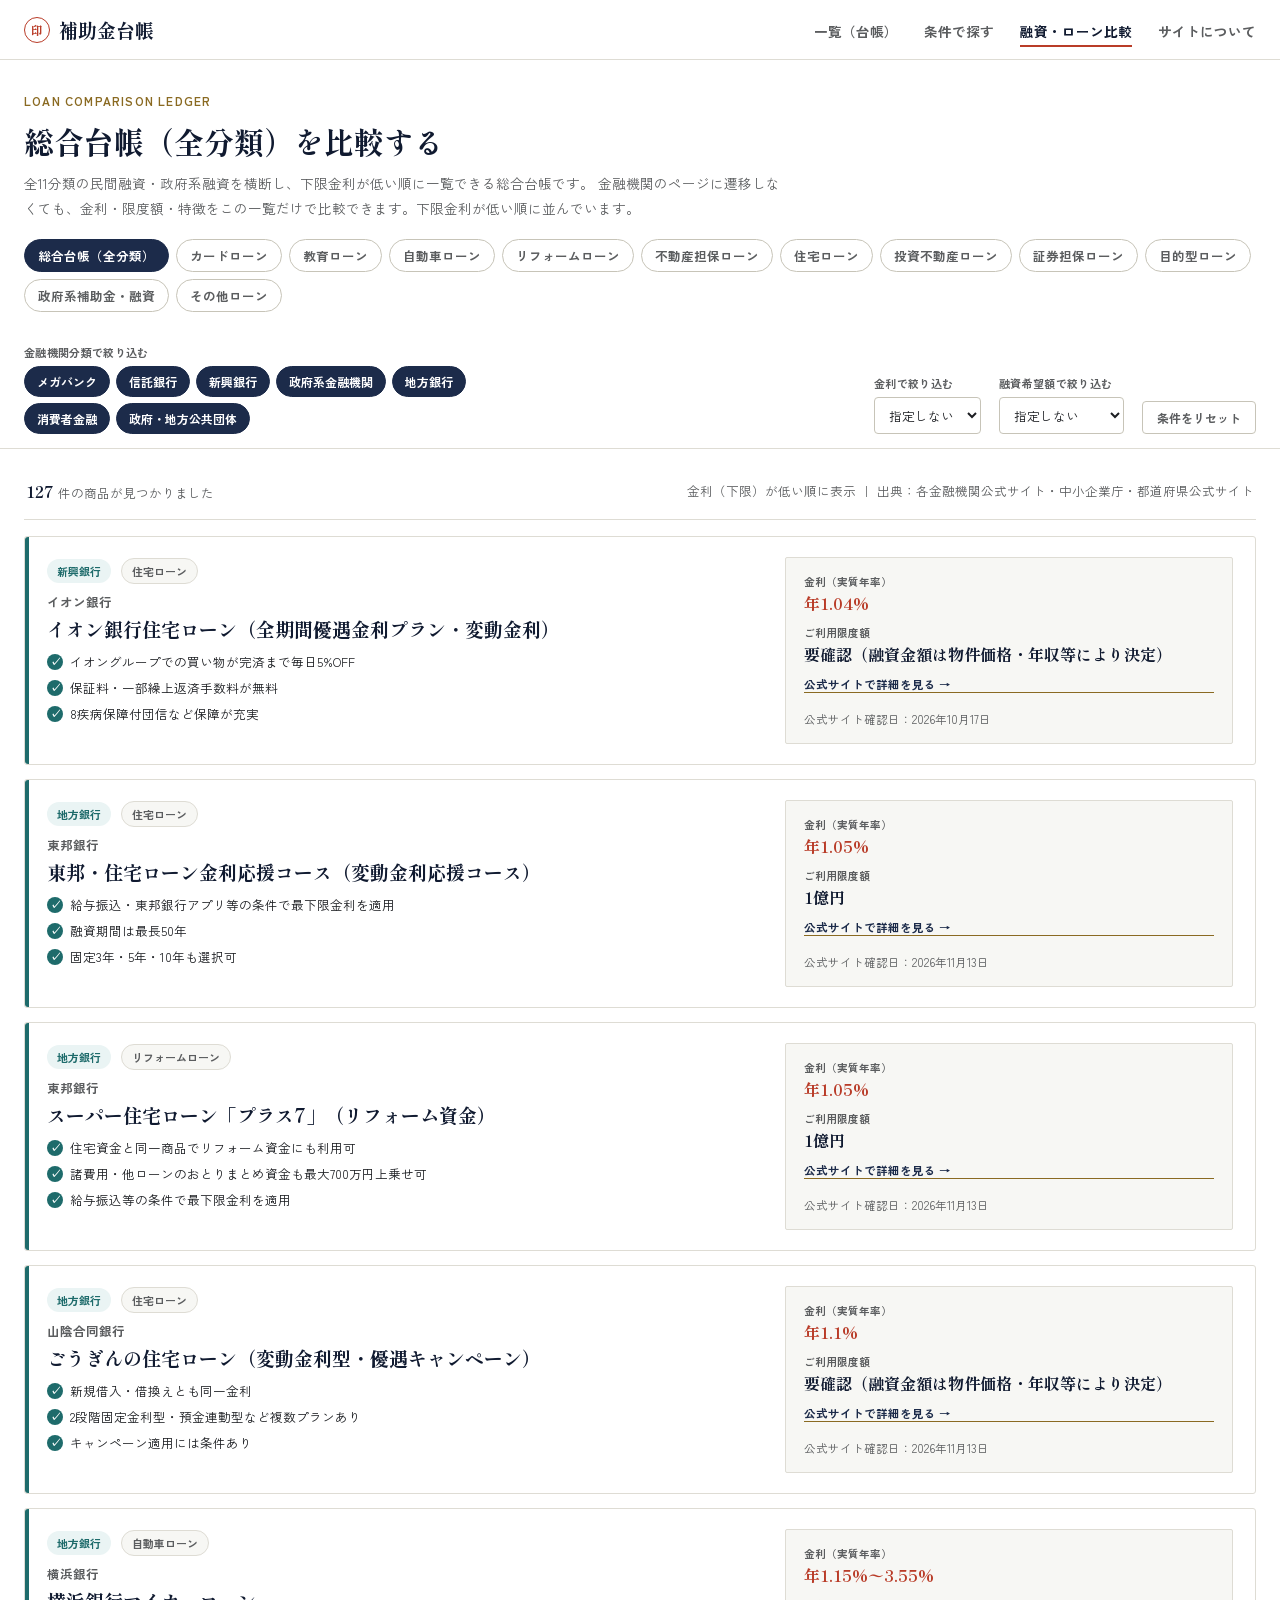
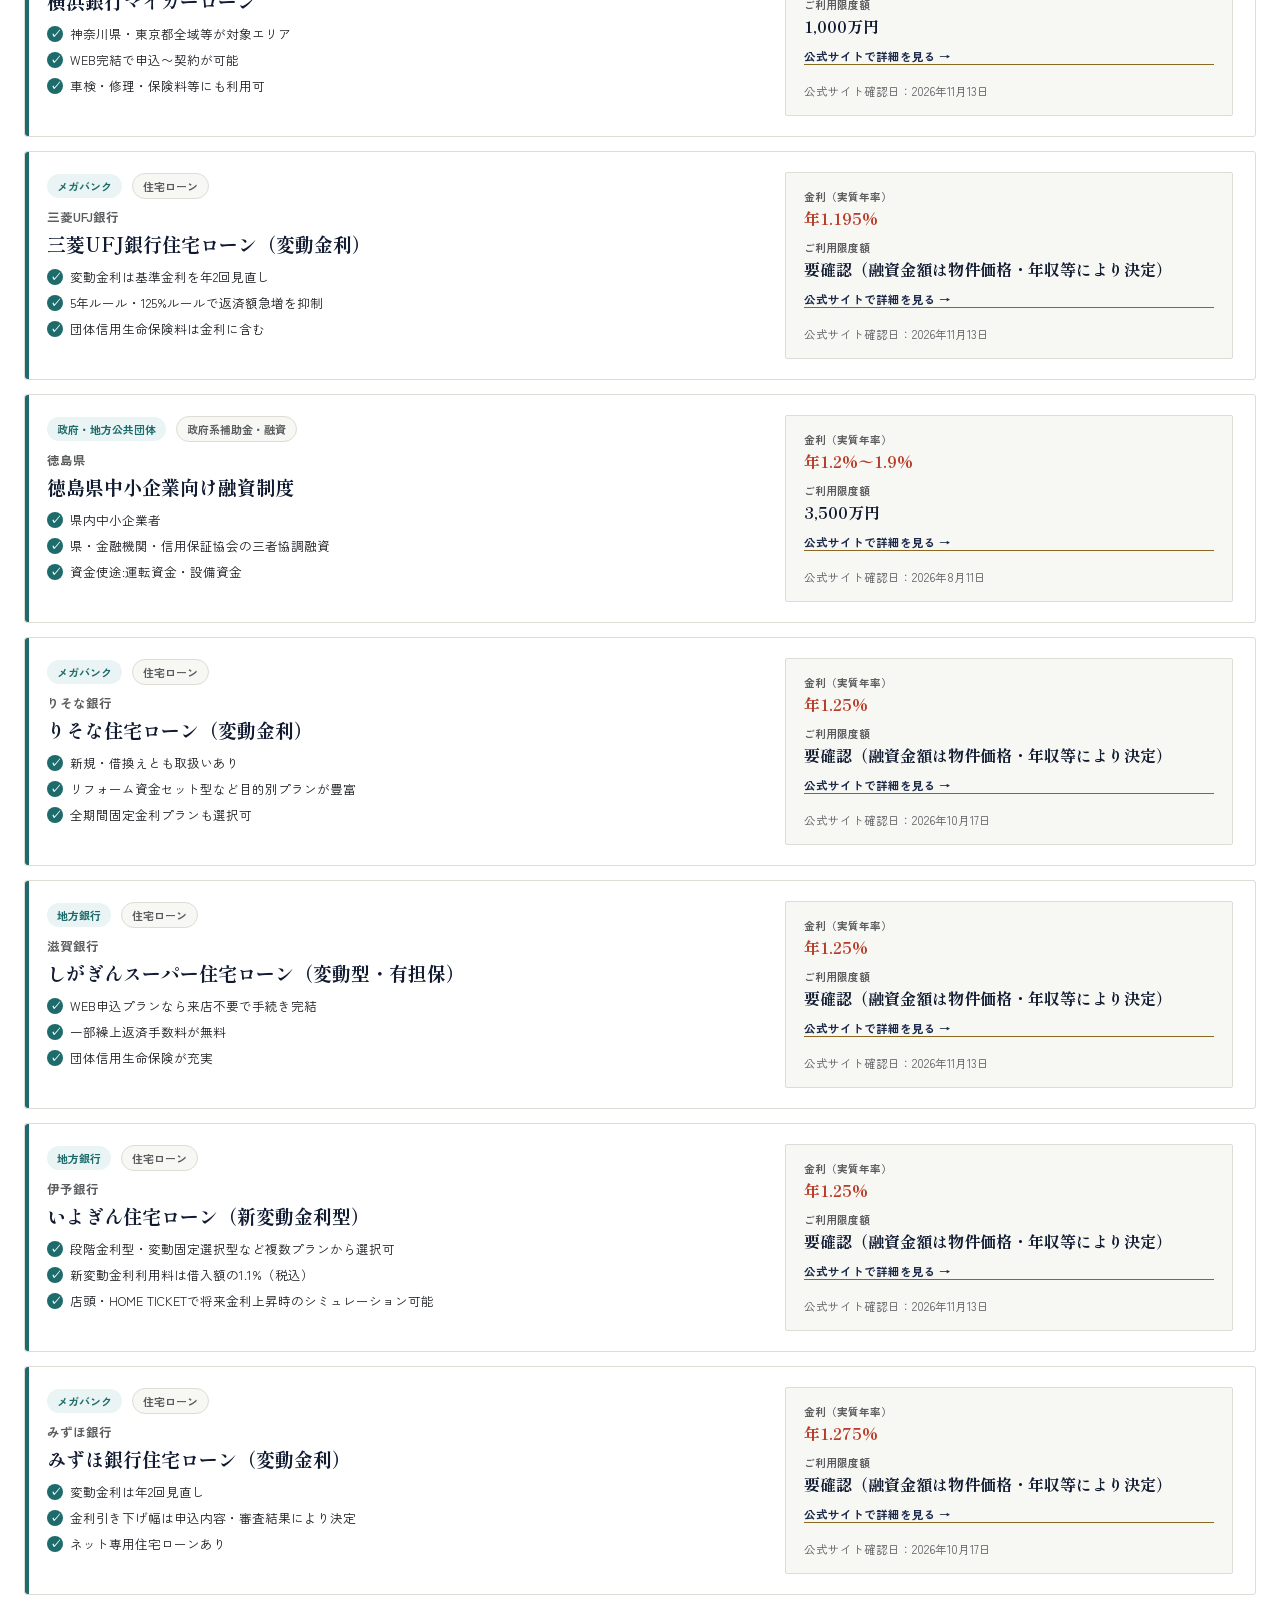
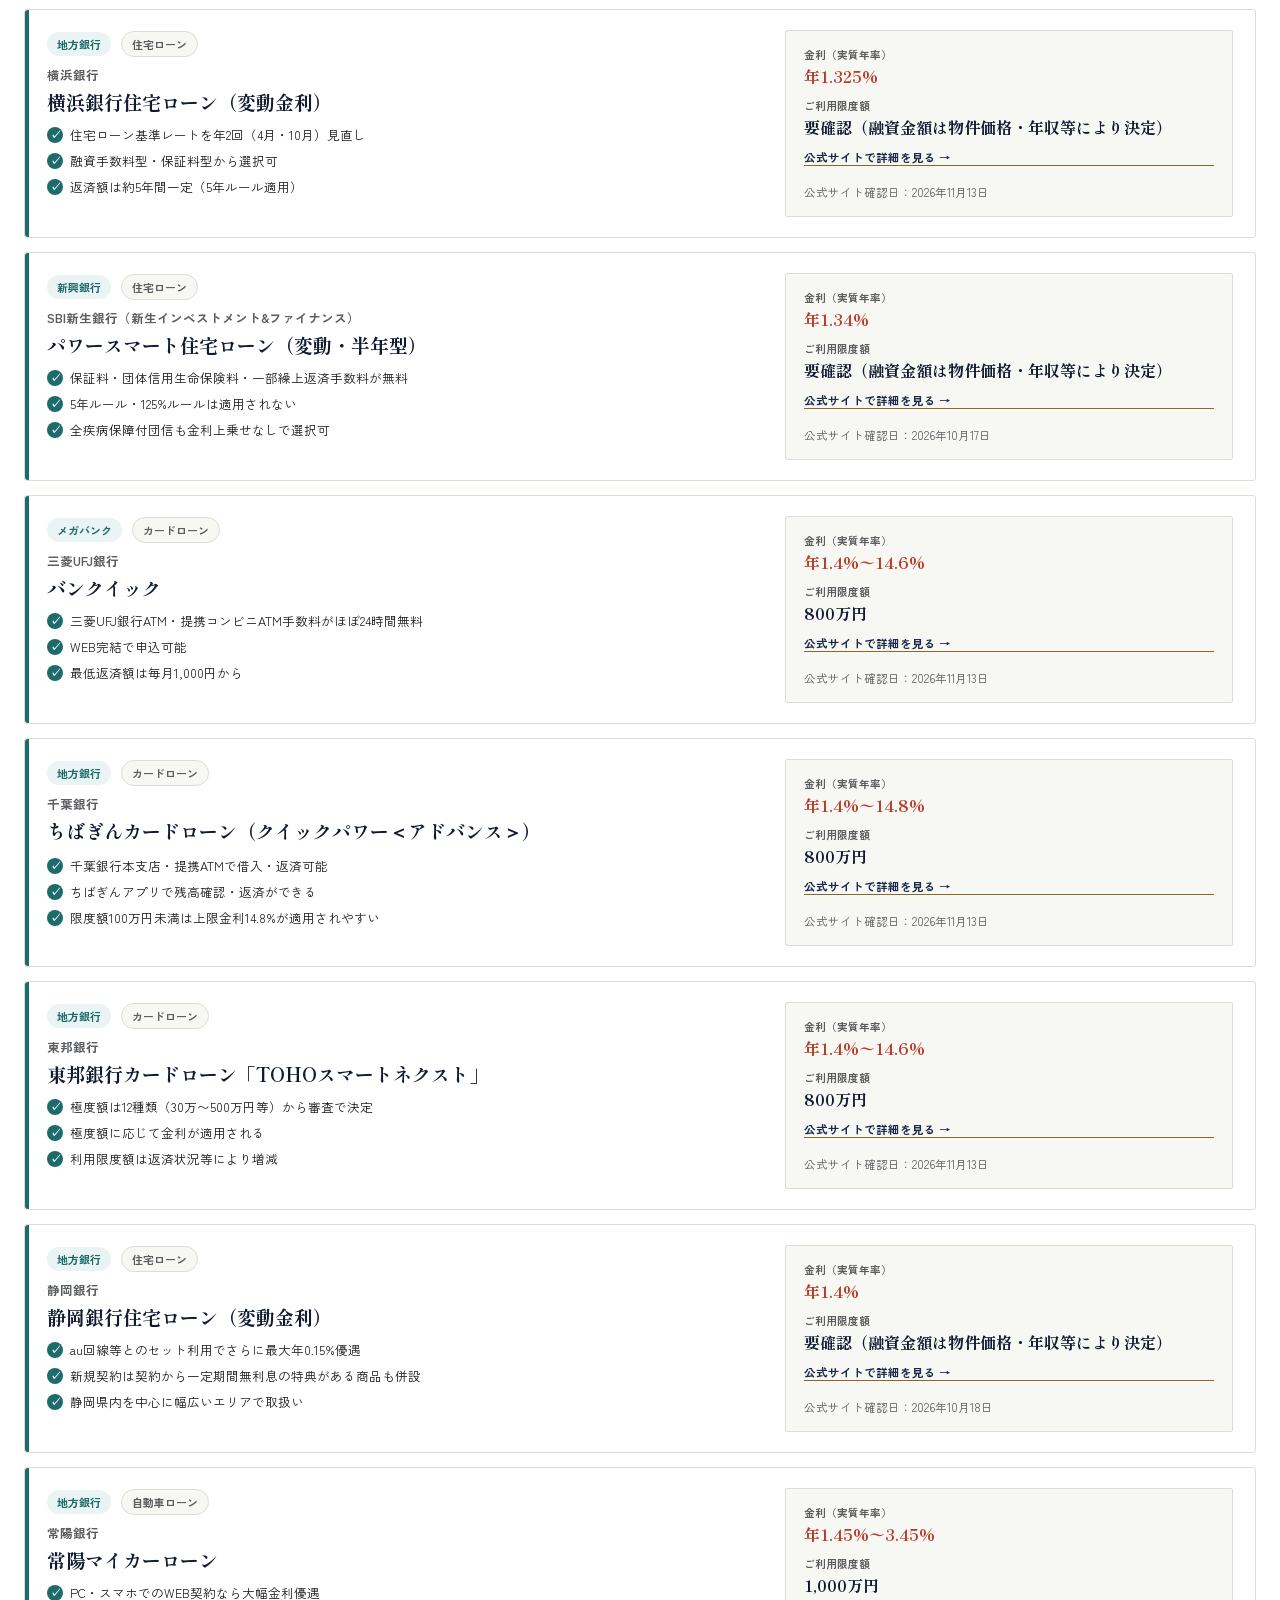
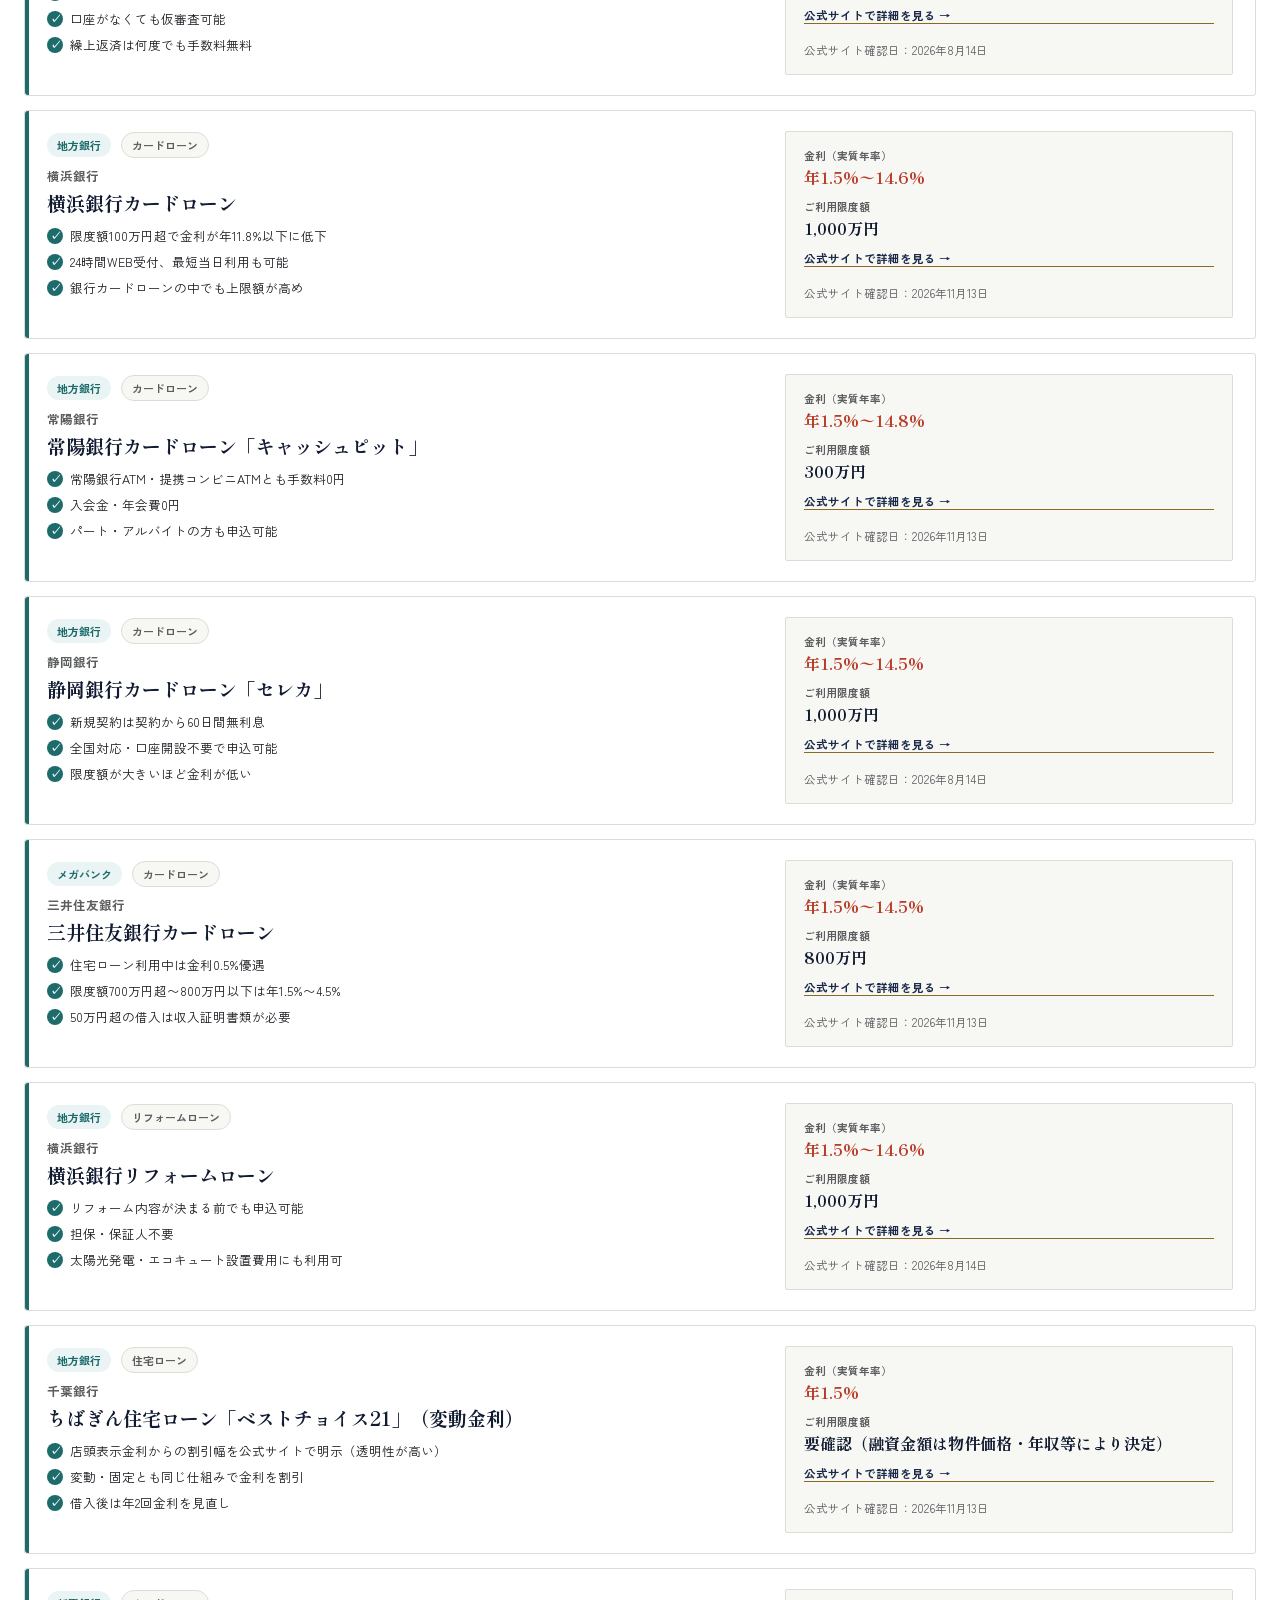
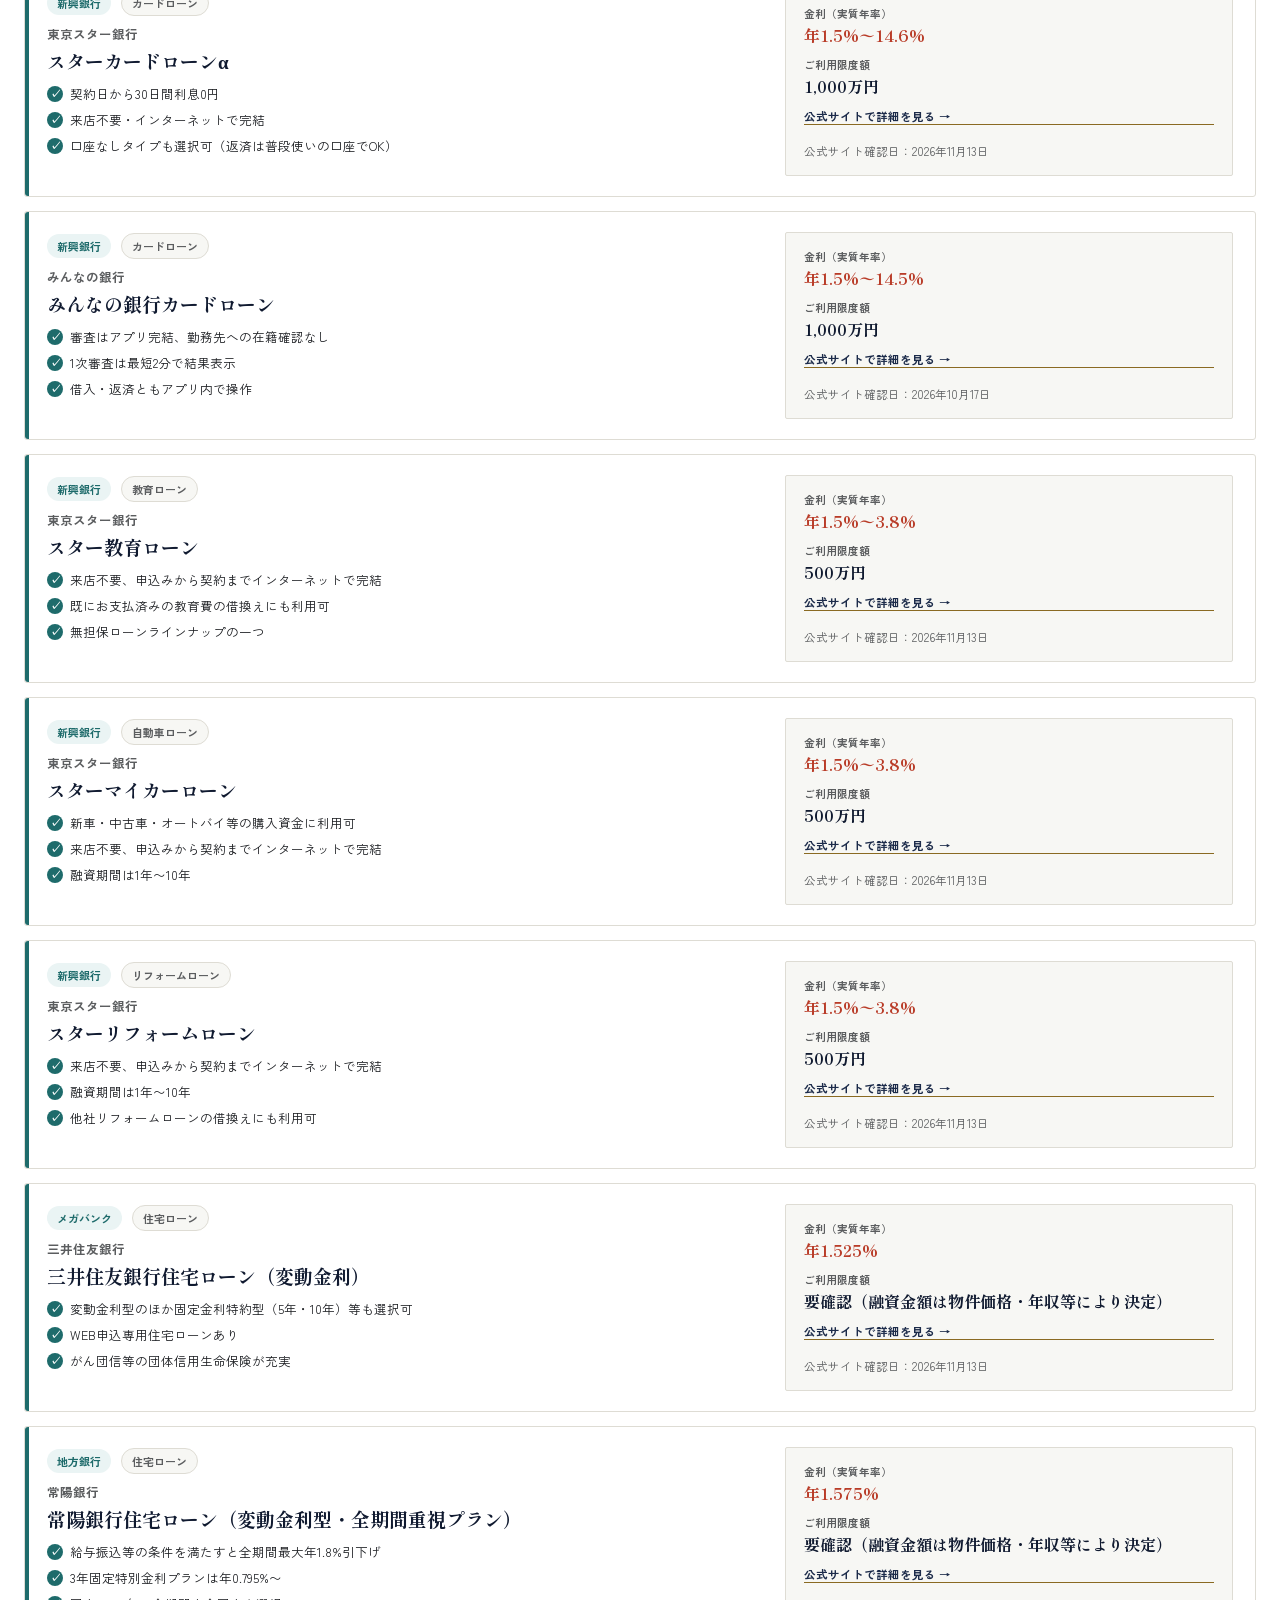
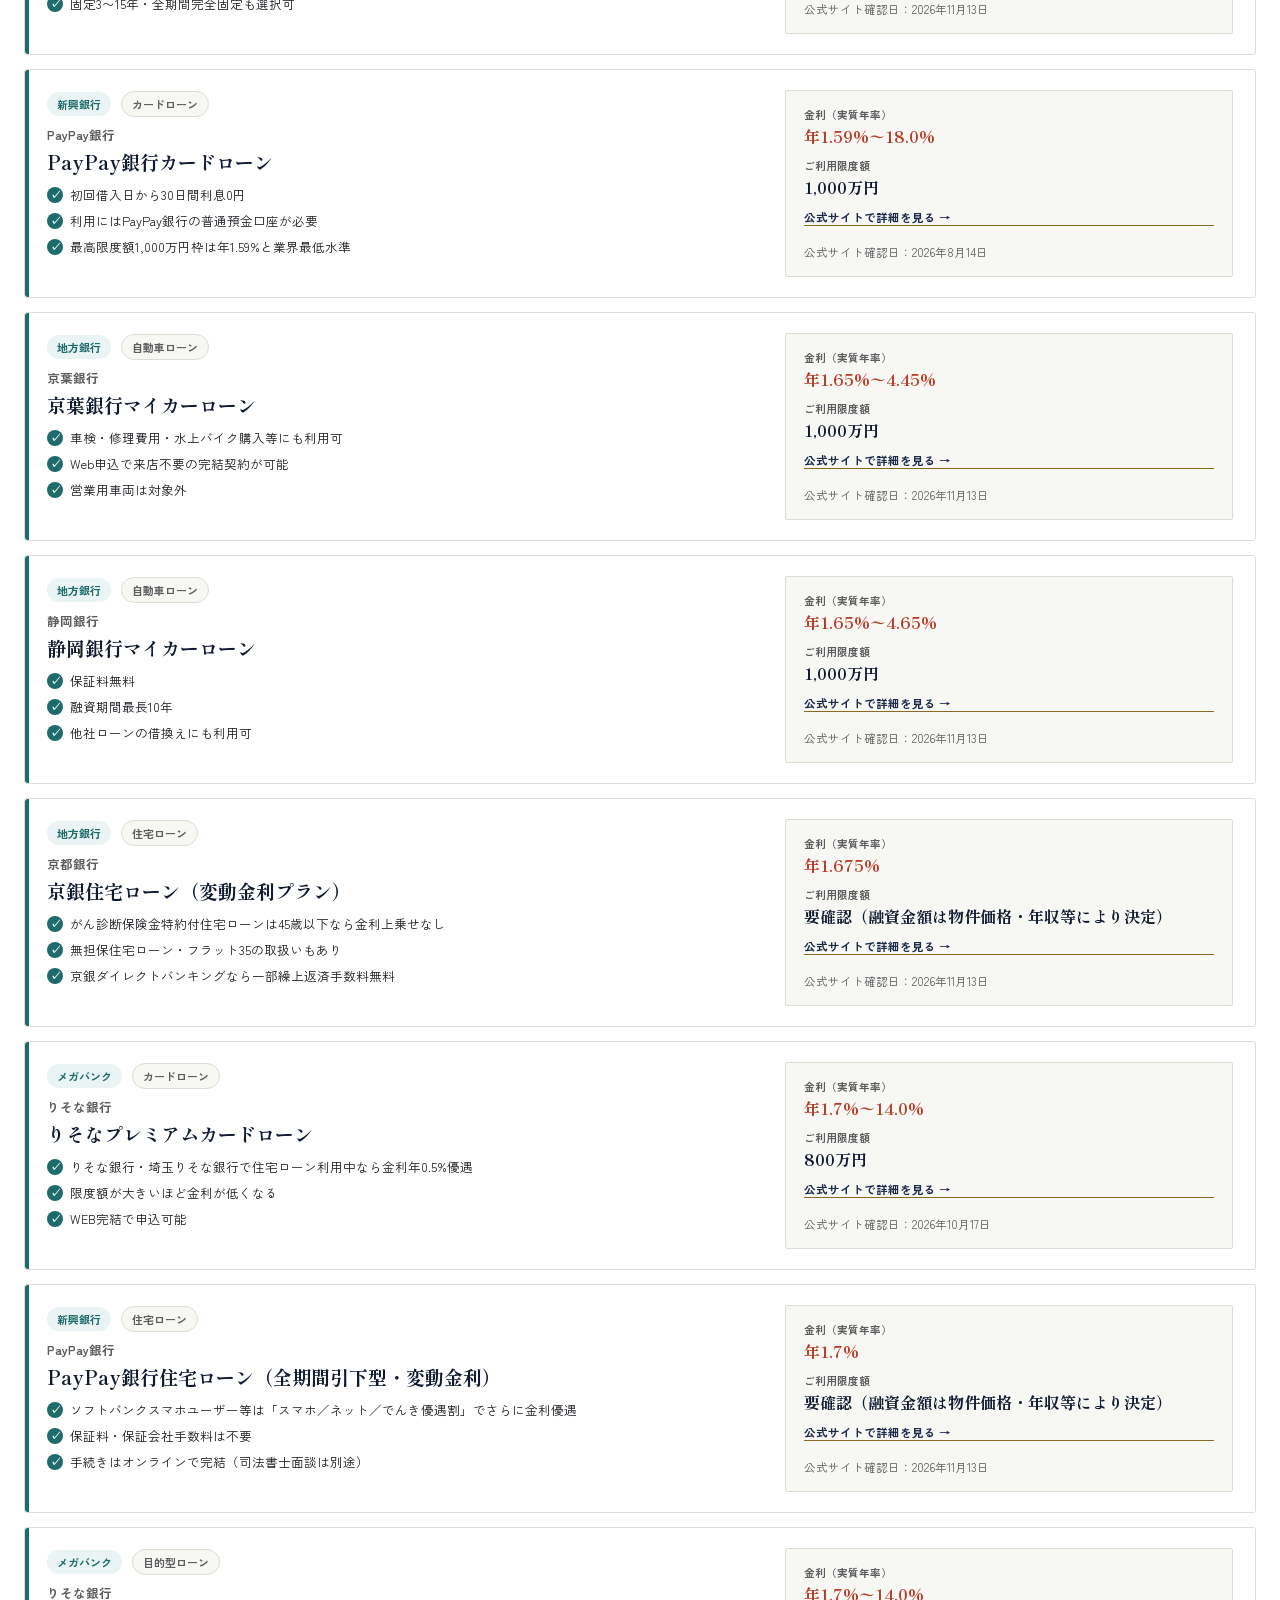
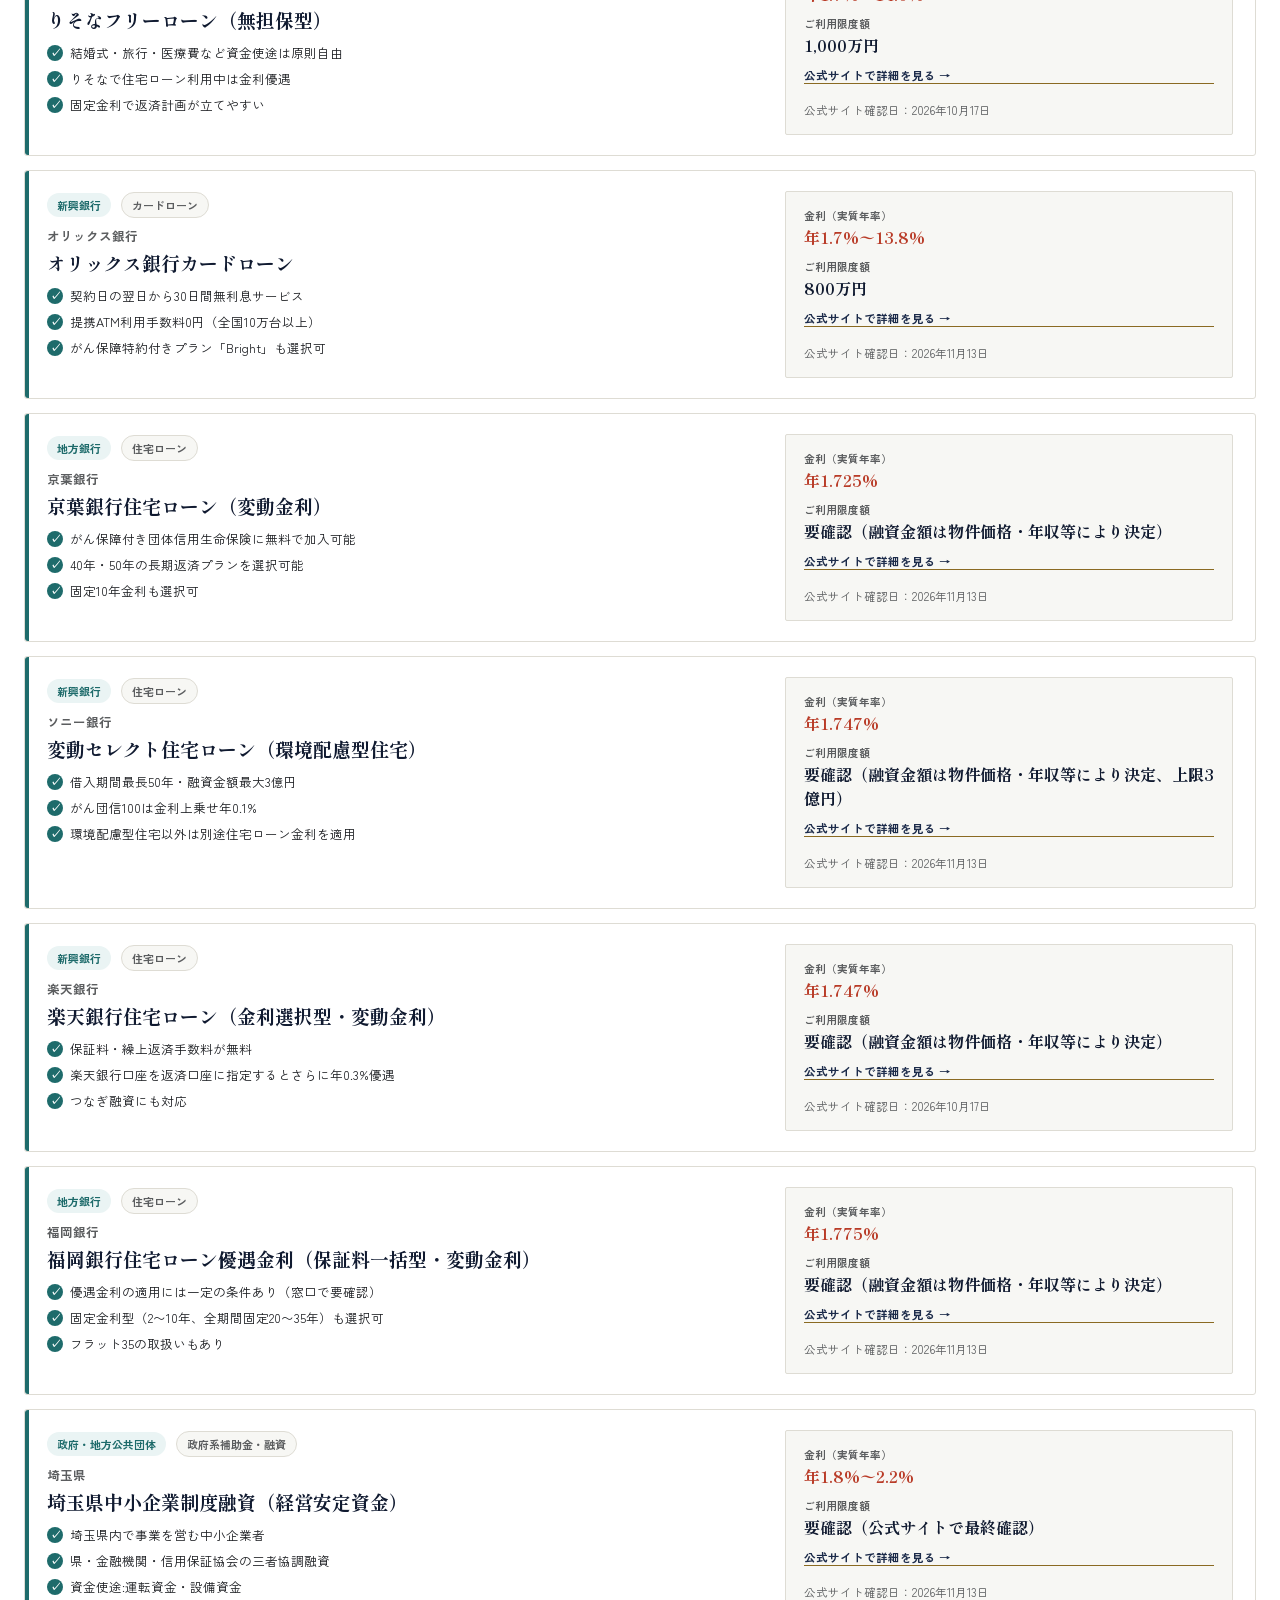
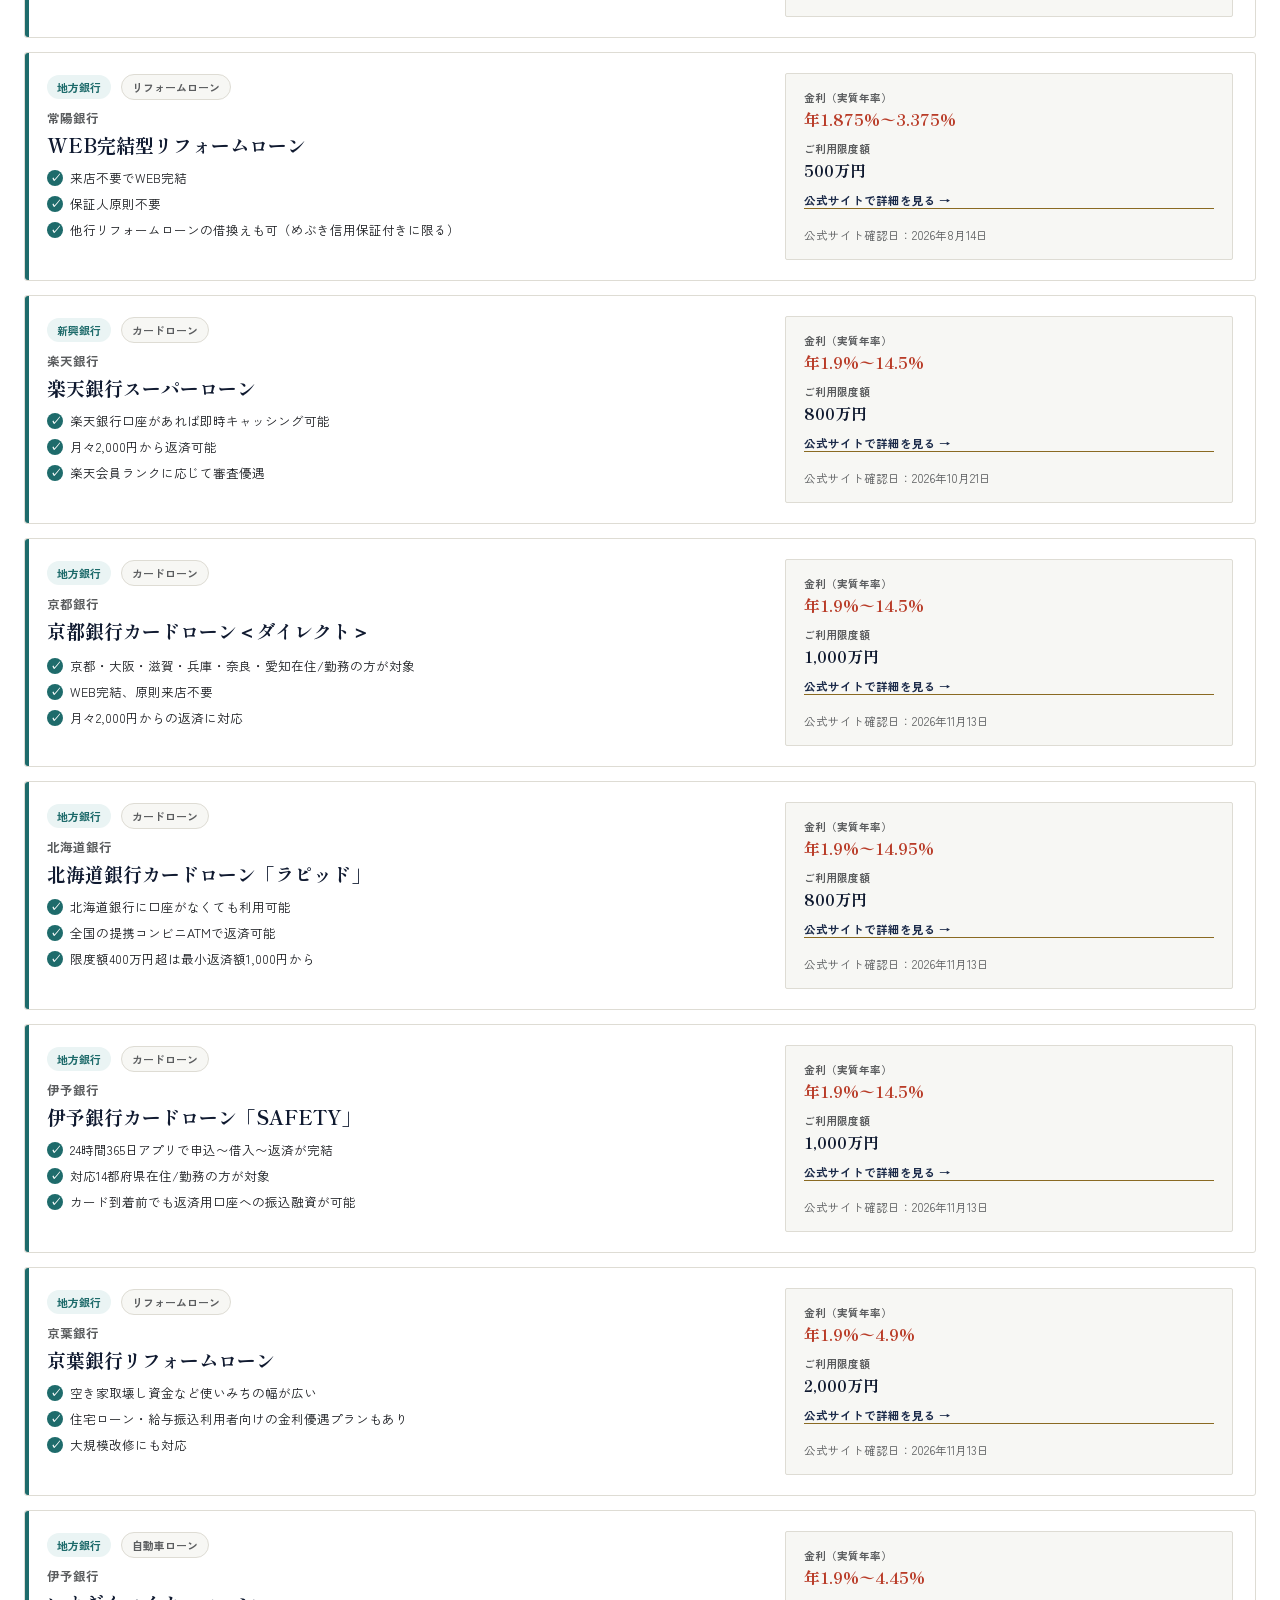
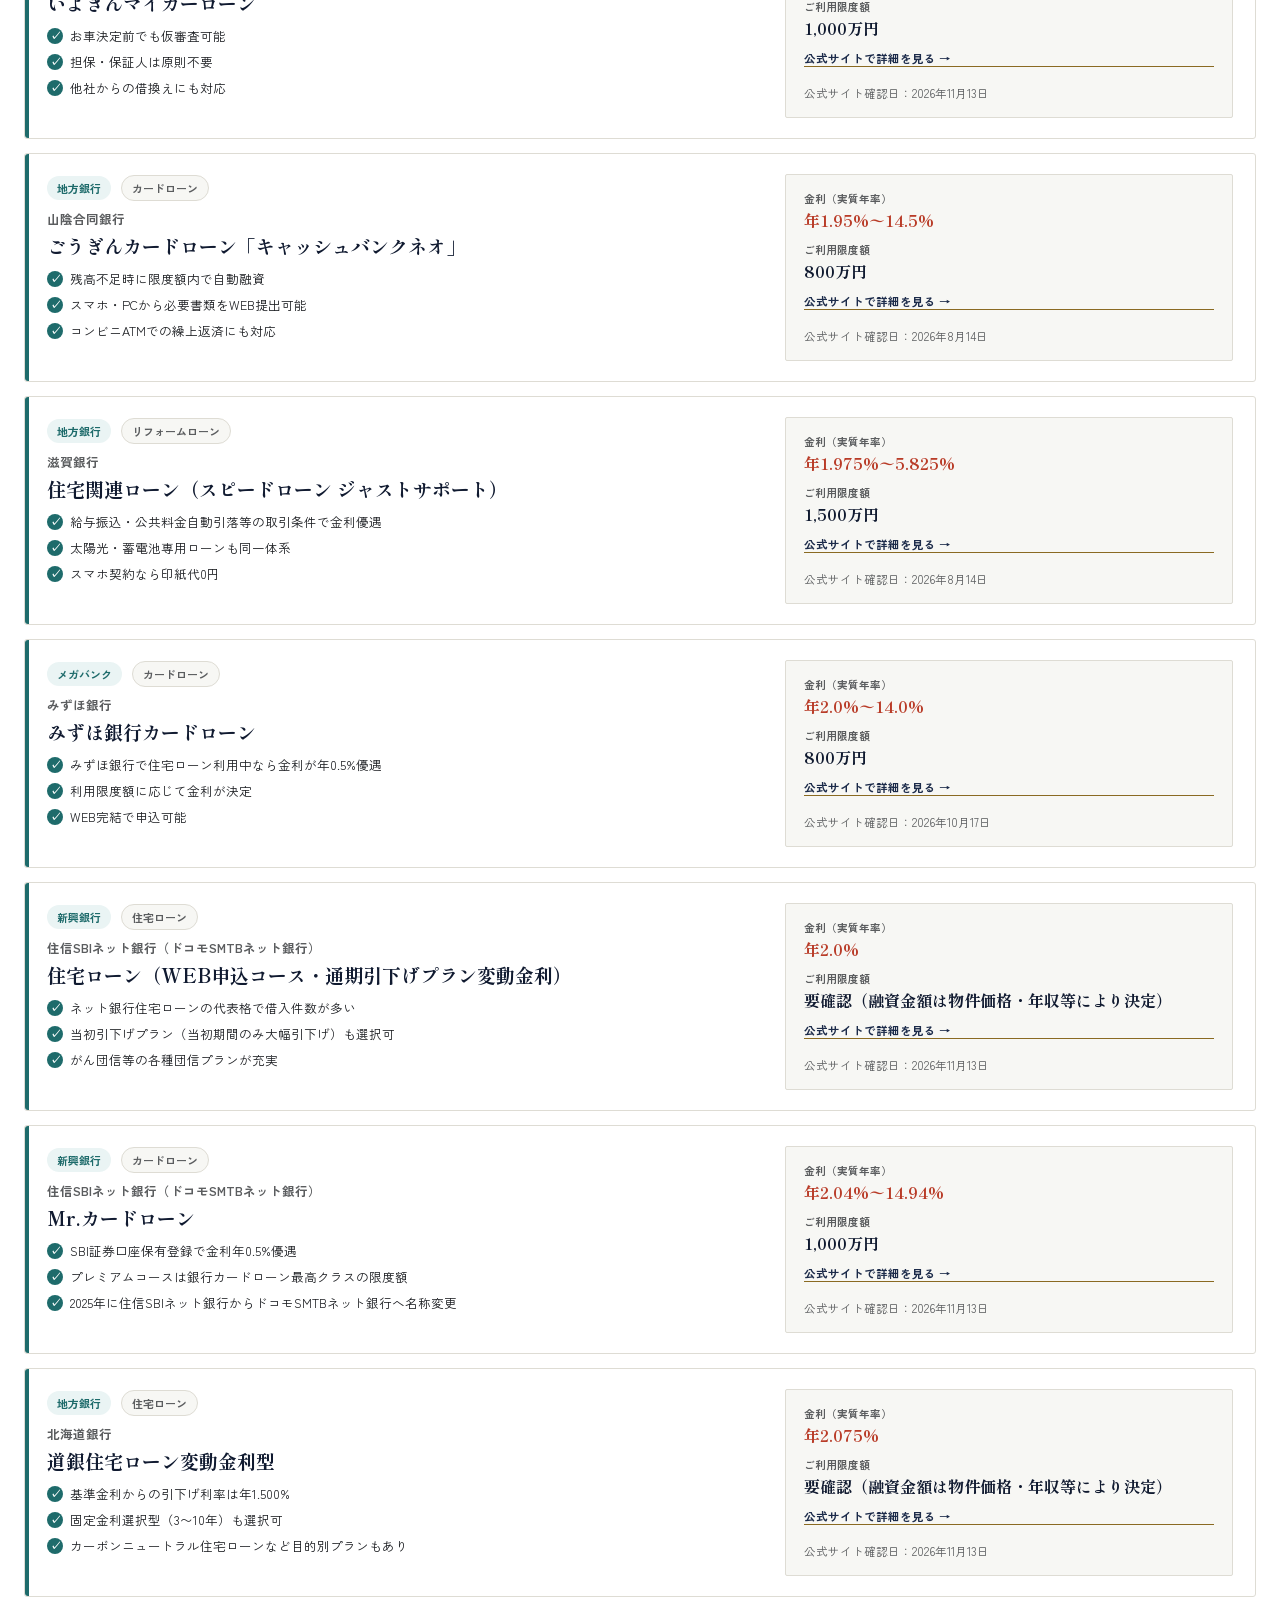
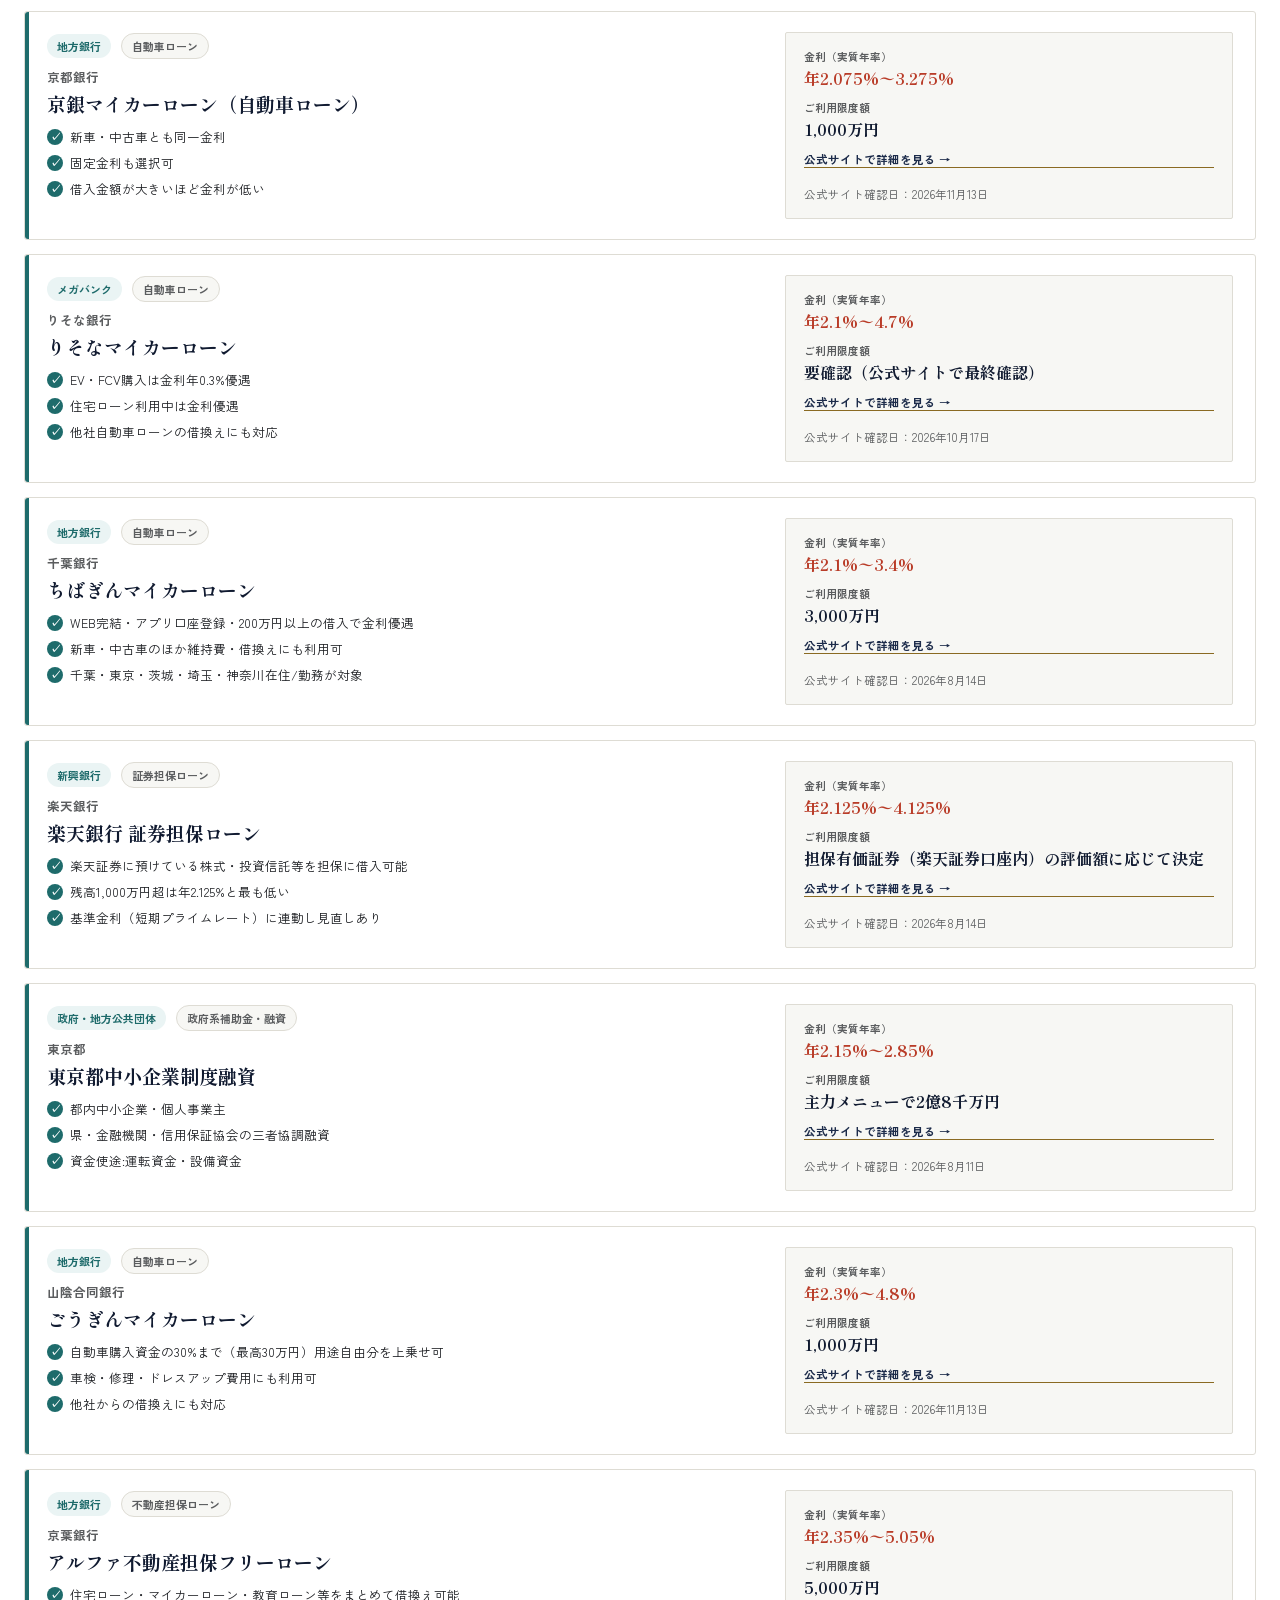
==== commit 916b8cc2: "自動更新: 2026-11-13 のクローリング結果" ====
--- a/docs/loans/index.html
+++ b/docs/loans/index.html
@@ -5237,7 +5237,7 @@
       <div class="figure-value">1億円</div>
     </div>
     <a class="detail-link" href="https://www.tohobank.co.jp/kinri/saikagen-kinri.html" target="_blank" rel="noopener">公式サイトで詳細を見る →</a>
-    <div class="checked-at">公式サイト確認日：2026年11月12日</div>
+    <div class="checked-at">公式サイト確認日：2026年11月13日</div>
   </div>
 </article>
 <article class="loan-card">
@@ -5260,7 +5260,7 @@
       <div class="figure-value">1億円</div>
     </div>
     <a class="detail-link" href="https://www.tohobank.co.jp/kinri/saikagen-kinri.html" target="_blank" rel="noopener">公式サイトで詳細を見る →</a>
-    <div class="checked-at">公式サイト確認日：2026年11月12日</div>
+    <div class="checked-at">公式サイト確認日：2026年11月13日</div>
   </div>
 </article>
 <article class="loan-card">
@@ -5283,7 +5283,7 @@
       <div class="figure-value">要確認（融資金額は物件価格・年収等により決定）</div>
     </div>
     <a class="detail-link" href="https://www.gogin.co.jp/rate/housing/index.html" target="_blank" rel="noopener">公式サイトで詳細を見る →</a>
-    <div class="checked-at">公式サイト確認日：2026年11月12日</div>
+    <div class="checked-at">公式サイト確認日：2026年11月13日</div>
   </div>
 </article>
 <article class="loan-card">
@@ -5306,7 +5306,7 @@
       <div class="figure-value">1,000万円</div>
     </div>
     <a class="detail-link" href="https://www.boy.co.jp/kojin/mycar-loan/index.html" target="_blank" rel="noopener">公式サイトで詳細を見る →</a>
-    <div class="checked-at">公式サイト確認日：2026年11月12日</div>
+    <div class="checked-at">公式サイト確認日：2026年11月13日</div>
   </div>
 </article>
 <article class="loan-card">
@@ -5329,7 +5329,7 @@
       <div class="figure-value">要確認（融資金額は物件価格・年収等により決定）</div>
     </div>
     <a class="detail-link" href="https://www.bk.mufg.jp/kariru/jutaku/yuuguu/index.html" target="_blank" rel="noopener">公式サイトで詳細を見る →</a>
-    <div class="checked-at">公式サイト確認日：2026年11月12日</div>
+    <div class="checked-at">公式サイト確認日：2026年11月13日</div>
   </div>
 </article>
 <article class="loan-card">
@@ -5398,7 +5398,7 @@
       <div class="figure-value">要確認（融資金額は物件価格・年収等により決定）</div>
     </div>
     <a class="detail-link" href="https://www.shigagin.com/rate/loan/" target="_blank" rel="noopener">公式サイトで詳細を見る →</a>
-    <div class="checked-at">公式サイト確認日：2026年11月12日</div>
+    <div class="checked-at">公式サイト確認日：2026年11月13日</div>
   </div>
 </article>
 <article class="loan-card">
@@ -5421,7 +5421,7 @@
       <div class="figure-value">要確認（融資金額は物件価格・年収等により決定）</div>
     </div>
     <a class="detail-link" href="https://www.iyobank.co.jp/kinri-gaikokukawasesoba-market/monthly/kojinloankinri.html" target="_blank" rel="noopener">公式サイトで詳細を見る →</a>
-    <div class="checked-at">公式サイト確認日：2026年11月12日</div>
+    <div class="checked-at">公式サイト確認日：2026年11月13日</div>
   </div>
 </article>
 <article class="loan-card">
@@ -5467,7 +5467,7 @@
       <div class="figure-value">要確認（融資金額は物件価格・年収等により決定）</div>
     </div>
     <a class="detail-link" href="https://www.boy.co.jp/kojin/jutaku-loan/shinchiku/index.html" target="_blank" rel="noopener">公式サイトで詳細を見る →</a>
-    <div class="checked-at">公式サイト確認日：2026年11月12日</div>
+    <div class="checked-at">公式サイト確認日：2026年11月13日</div>
   </div>
 </article>
 <article class="loan-card">
@@ -5513,7 +5513,7 @@
       <div class="figure-value">800万円</div>
     </div>
     <a class="detail-link" href="https://www.bk.mufg.jp/kariru/banquic/index.html" target="_blank" rel="noopener">公式サイトで詳細を見る →</a>
-    <div class="checked-at">公式サイト確認日：2026年11月12日</div>
+    <div class="checked-at">公式サイト確認日：2026年11月13日</div>
   </div>
 </article>
 <article class="loan-card">
@@ -5536,7 +5536,7 @@
       <div class="figure-value">800万円</div>
     </div>
     <a class="detail-link" href="https://www.chibabank.co.jp/kojin/services/loan/cardloan/cardloan_new" target="_blank" rel="noopener">公式サイトで詳細を見る →</a>
-    <div class="checked-at">公式サイト確認日：2026年11月12日</div>
+    <div class="checked-at">公式サイト確認日：2026年11月13日</div>
   </div>
 </article>
 <article class="loan-card">
@@ -5559,7 +5559,7 @@
       <div class="figure-value">800万円</div>
     </div>
     <a class="detail-link" href="https://www.tohobank.co.jp/kinri/loan.html" target="_blank" rel="noopener">公式サイトで詳細を見る →</a>
-    <div class="checked-at">公式サイト確認日：2026年11月12日</div>
+    <div class="checked-at">公式サイト確認日：2026年11月13日</div>
   </div>
 </article>
 <article class="loan-card">
@@ -5628,7 +5628,7 @@
       <div class="figure-value">1,000万円</div>
     </div>
     <a class="detail-link" href="https://www.boy.co.jp/kojin/card-loan/yokohama/index.html" target="_blank" rel="noopener">公式サイトで詳細を見る →</a>
-    <div class="checked-at">公式サイト確認日：2026年11月12日</div>
+    <div class="checked-at">公式サイト確認日：2026年11月13日</div>
   </div>
 </article>
 <article class="loan-card">
@@ -5651,7 +5651,7 @@
       <div class="figure-value">300万円</div>
     </div>
     <a class="detail-link" href="https://www.joyobank.co.jp/personal/loan/cashpit/" target="_blank" rel="noopener">公式サイトで詳細を見る →</a>
-    <div class="checked-at">公式サイト確認日：2026年11月12日</div>
+    <div class="checked-at">公式サイト確認日：2026年11月13日</div>
   </div>
 </article>
 <article class="loan-card">
@@ -5697,7 +5697,7 @@
       <div class="figure-value">800万円</div>
     </div>
     <a class="detail-link" href="https://www.smbc.co.jp/kojin/cardloan/details/kinri/" target="_blank" rel="noopener">公式サイトで詳細を見る →</a>
-    <div class="checked-at">公式サイト確認日：2026年11月12日</div>
+    <div class="checked-at">公式サイト確認日：2026年11月13日</div>
   </div>
 </article>
 <article class="loan-card">
@@ -5743,7 +5743,7 @@
       <div class="figure-value">要確認（融資金額は物件価格・年収等により決定）</div>
     </div>
     <a class="detail-link" href="https://www.chibabank.co.jp/kojin/loan/housing/plan/select/plan02.html" target="_blank" rel="noopener">公式サイトで詳細を見る →</a>
-    <div class="checked-at">公式サイト確認日：2026年11月12日</div>
+    <div class="checked-at">公式サイト確認日：2026年11月13日</div>
   </div>
 </article>
 <article class="loan-card">
@@ -5766,7 +5766,7 @@
       <div class="figure-value">1,000万円</div>
     </div>
     <a class="detail-link" href="https://www.tokyostarbank.co.jp/products/loan/cardloan/" target="_blank" rel="noopener">公式サイトで詳細を見る →</a>
-    <div class="checked-at">公式サイト確認日：2026年11月12日</div>
+    <div class="checked-at">公式サイト確認日：2026年11月13日</div>
   </div>
 </article>
 <article class="loan-card">
@@ -5812,7 +5812,7 @@
       <div class="figure-value">500万円</div>
     </div>
     <a class="detail-link" href="https://www.tokyostarbank.co.jp/products/loan/unsecured/education/" target="_blank" rel="noopener">公式サイトで詳細を見る →</a>
-    <div class="checked-at">公式サイト確認日：2026年11月12日</div>
+    <div class="checked-at">公式サイト確認日：2026年11月13日</div>
   </div>
 </article>
 <article class="loan-card">
@@ -5835,7 +5835,7 @@
       <div class="figure-value">500万円</div>
     </div>
     <a class="detail-link" href="https://www.tokyostarbank.co.jp/products/loan/unsecured/mycar/" target="_blank" rel="noopener">公式サイトで詳細を見る →</a>
-    <div class="checked-at">公式サイト確認日：2026年11月12日</div>
+    <div class="checked-at">公式サイト確認日：2026年11月13日</div>
   </div>
 </article>
 <article class="loan-card">
@@ -5858,7 +5858,7 @@
       <div class="figure-value">500万円</div>
     </div>
     <a class="detail-link" href="https://www.tokyostarbank.co.jp/products/loan/unsecured/reform/" target="_blank" rel="noopener">公式サイトで詳細を見る →</a>
-    <div class="checked-at">公式サイト確認日：2026年11月12日</div>
+    <div class="checked-at">公式サイト確認日：2026年11月13日</div>
   </div>
 </article>
 <article class="loan-card">
@@ -5881,7 +5881,7 @@
       <div class="figure-value">要確認（融資金額は物件価格・年収等により決定）</div>
     </div>
     <a class="detail-link" href="https://www.smbc.co.jp/kojin/jutaku_loan/kinri/" target="_blank" rel="noopener">公式サイトで詳細を見る →</a>
-    <div class="checked-at">公式サイト確認日：2026年11月12日</div>
+    <div class="checked-at">公式サイト確認日：2026年11月13日</div>
   </div>
 </article>
 <article class="loan-card">
@@ -5904,7 +5904,7 @@
       <div class="figure-value">要確認（融資金額は物件価格・年収等により決定）</div>
     </div>
     <a class="detail-link" href="https://www.joyobank.co.jp/personal/loan/jutaku/kinri/" target="_blank" rel="noopener">公式サイトで詳細を見る →</a>
-    <div class="checked-at">公式サイト確認日：2026年11月12日</div>
+    <div class="checked-at">公式サイト確認日：2026年11月13日</div>
   </div>
 </article>
 <article class="loan-card">
@@ -5950,7 +5950,7 @@
       <div class="figure-value">1,000万円</div>
     </div>
     <a class="detail-link" href="https://www.keiyobank.co.jp/individual/loan/my_car/" target="_blank" rel="noopener">公式サイトで詳細を見る →</a>
-    <div class="checked-at">公式サイト確認日：2026年11月12日</div>
+    <div class="checked-at">公式サイト確認日：2026年11月13日</div>
   </div>
 </article>
 <article class="loan-card">
@@ -5973,7 +5973,7 @@
       <div class="figure-value">1,000万円</div>
     </div>
     <a class="detail-link" href="https://www.shizuokabank.co.jp/personal/loan/mycar/" target="_blank" rel="noopener">公式サイトで詳細を見る →</a>
-    <div class="checked-at">公式サイト確認日：2026年11月12日</div>
+    <div class="checked-at">公式サイト確認日：2026年11月13日</div>
   </div>
 </article>
 <article class="loan-card">
@@ -5996,7 +5996,7 @@
       <div class="figure-value">要確認（融資金額は物件価格・年収等により決定）</div>
     </div>
     <a class="detail-link" href="https://www.kyotobank.co.jp/kojin/campaign/kinriplan/" target="_blank" rel="noopener">公式サイトで詳細を見る →</a>
-    <div class="checked-at">公式サイト確認日：2026年11月12日</div>
+    <div class="checked-at">公式サイト確認日：2026年11月13日</div>
   </div>
 </article>
 <article class="loan-card">
@@ -6042,7 +6042,7 @@
       <div class="figure-value">要確認（融資金額は物件価格・年収等により決定）</div>
     </div>
     <a class="detail-link" href="https://www.paypay-bank.co.jp/mortgage/interest/index.html" target="_blank" rel="noopener">公式サイトで詳細を見る →</a>
-    <div class="checked-at">公式サイト確認日：2026年11月12日</div>
+    <div class="checked-at">公式サイト確認日：2026年11月13日</div>
   </div>
 </article>
 <article class="loan-card">
@@ -6088,7 +6088,7 @@
       <div class="figure-value">800万円</div>
     </div>
     <a class="detail-link" href="https://www.orixbank.co.jp/personal/cardloan/" target="_blank" rel="noopener">公式サイトで詳細を見る →</a>
-    <div class="checked-at">公式サイト確認日：2026年11月12日</div>
+    <div class="checked-at">公式サイト確認日：2026年11月13日</div>
   </div>
 </article>
 <article class="loan-card">
@@ -6111,7 +6111,7 @@
       <div class="figure-value">要確認（融資金額は物件価格・年収等により決定）</div>
     </div>
     <a class="detail-link" href="https://www.keiyobank.co.jp/individual/loan/housing/" target="_blank" rel="noopener">公式サイトで詳細を見る →</a>
-    <div class="checked-at">公式サイト確認日：2026年11月12日</div>
+    <div class="checked-at">公式サイト確認日：2026年11月13日</div>
   </div>
 </article>
 <article class="loan-card">
@@ -6134,7 +6134,7 @@
       <div class="figure-value">要確認（融資金額は物件価格・年収等により決定、上限3億円）</div>
     </div>
     <a class="detail-link" href="https://sonybank.jp/products/hl/" target="_blank" rel="noopener">公式サイトで詳細を見る →</a>
-    <div class="checked-at">公式サイト確認日：2026年11月12日</div>
+    <div class="checked-at">公式サイト確認日：2026年11月13日</div>
   </div>
 </article>
 <article class="loan-card">
@@ -6180,7 +6180,7 @@
       <div class="figure-value">要確認（融資金額は物件価格・年収等により決定）</div>
     </div>
     <a class="detail-link" href="https://www.fukuokabank.co.jp/price/loaninterest/" target="_blank" rel="noopener">公式サイトで詳細を見る →</a>
-    <div class="checked-at">公式サイト確認日：2026年11月12日</div>
+    <div class="checked-at">公式サイト確認日：2026年11月13日</div>
   </div>
 </article>
 <article class="loan-card">
@@ -6203,7 +6203,7 @@
       <div class="figure-value">要確認（公式サイトで最終確認）</div>
     </div>
     <a class="detail-link" href="https://www.pref.saitama.lg.jp/a0805/seidoyushi/" target="_blank" rel="noopener">公式サイトで詳細を見る →</a>
-    <div class="checked-at">公式サイト確認日：2026年11月12日</div>
+    <div class="checked-at">公式サイト確認日：2026年11月13日</div>
   </div>
 </article>
 <article class="loan-card">
@@ -6272,7 +6272,7 @@
       <div class="figure-value">1,000万円</div>
     </div>
     <a class="detail-link" href="https://www.kyotobank.co.jp/kojin/loan/card/" target="_blank" rel="noopener">公式サイトで詳細を見る →</a>
-    <div class="checked-at">公式サイト確認日：2026年11月12日</div>
+    <div class="checked-at">公式サイト確認日：2026年11月13日</div>
   </div>
 </article>
 <article class="loan-card">
@@ -6295,7 +6295,7 @@
       <div class="figure-value">800万円</div>
     </div>
     <a class="detail-link" href="https://www.hokkaidobank.co.jp/loan/lineup/rapid.html" target="_blank" rel="noopener">公式サイトで詳細を見る →</a>
-    <div class="checked-at">公式サイト確認日：2026年11月12日</div>
+    <div class="checked-at">公式サイト確認日：2026年11月13日</div>
   </div>
 </article>
 <article class="loan-card">
@@ -6318,7 +6318,7 @@
       <div class="figure-value">1,000万円</div>
     </div>
     <a class="detail-link" href="https://www.iyobank.co.jp/kariru/safety.html" target="_blank" rel="noopener">公式サイトで詳細を見る →</a>
-    <div class="checked-at">公式サイト確認日：2026年11月12日</div>
+    <div class="checked-at">公式サイト確認日：2026年11月13日</div>
   </div>
 </article>
 <article class="loan-card">
@@ -6341,7 +6341,7 @@
       <div class="figure-value">2,000万円</div>
     </div>
     <a class="detail-link" href="https://www.keiyobank.co.jp/individual/loan/reform/" target="_blank" rel="noopener">公式サイトで詳細を見る →</a>
-    <div class="checked-at">公式サイト確認日：2026年11月12日</div>
+    <div class="checked-at">公式サイト確認日：2026年11月13日</div>
   </div>
 </article>
 <article class="loan-card">
@@ -6364,7 +6364,7 @@
       <div class="figure-value">1,000万円</div>
     </div>
     <a class="detail-link" href="https://www.iyobank.co.jp/kariru/mycar-loan/" target="_blank" rel="noopener">公式サイトで詳細を見る →</a>
-    <div class="checked-at">公式サイト確認日：2026年11月12日</div>
+    <div class="checked-at">公式サイト確認日：2026年11月13日</div>
   </div>
 </article>
 <article class="loan-card">
@@ -6456,7 +6456,7 @@
       <div class="figure-value">要確認（融資金額は物件価格・年収等により決定）</div>
     </div>
     <a class="detail-link" href="https://www.netbk.co.jp/contents/lineup/home-loan/web/kinri/" target="_blank" rel="noopener">公式サイトで詳細を見る →</a>
-    <div class="checked-at">公式サイト確認日：2026年11月12日</div>
+    <div class="checked-at">公式サイト確認日：2026年11月13日</div>
   </div>
 </article>
 <article class="loan-card">
@@ -6479,7 +6479,7 @@
       <div class="figure-value">1,000万円</div>
     </div>
     <a class="detail-link" href="https://www.netbk.co.jp/contents/lineup/card-loan/" target="_blank" rel="noopener">公式サイトで詳細を見る →</a>
-    <div class="checked-at">公式サイト確認日：2026年11月12日</div>
+    <div class="checked-at">公式サイト確認日：2026年11月13日</div>
   </div>
 </article>
 <article class="loan-card">
@@ -6502,7 +6502,7 @@
       <div class="figure-value">要確認（融資金額は物件価格・年収等により決定）</div>
     </div>
     <a class="detail-link" href="https://www.hokkaidobank.co.jp/kinri/new_loan.html" target="_blank" rel="noopener">公式サイトで詳細を見る →</a>
-    <div class="checked-at">公式サイト確認日：2026年11月12日</div>
+    <div class="checked-at">公式サイト確認日：2026年11月13日</div>
   </div>
 </article>
 <article class="loan-card">
@@ -6525,7 +6525,7 @@
       <div class="figure-value">1,000万円</div>
     </div>
     <a class="detail-link" href="https://www.kyotobank.co.jp/kojin/loan/car/" target="_blank" rel="noopener">公式サイトで詳細を見る →</a>
-    <div class="checked-at">公式サイト確認日：2026年11月12日</div>
+    <div class="checked-at">公式サイト確認日：2026年11月13日</div>
   </div>
 </article>
 <article class="loan-card">
@@ -6640,7 +6640,7 @@
       <div class="figure-value">1,000万円</div>
     </div>
     <a class="detail-link" href="https://www.gogin.co.jp/personal/loan/mycar/" target="_blank" rel="noopener">公式サイトで詳細を見る →</a>
-    <div class="checked-at">公式サイト確認日：2026年11月12日</div>
+    <div class="checked-at">公式サイト確認日：2026年11月13日</div>
   </div>
 </article>
 <article class="loan-card">
@@ -6663,7 +6663,7 @@
       <div class="figure-value">5,000万円</div>
     </div>
     <a class="detail-link" href="https://www.keiyobank.co.jp/individual/loan/home_free/" target="_blank" rel="noopener">公式サイトで詳細を見る →</a>
-    <div class="checked-at">公式サイト確認日：2026年11月12日</div>
+    <div class="checked-at">公式サイト確認日：2026年11月13日</div>
   </div>
 </article>
 <article class="loan-card">
@@ -6686,7 +6686,7 @@
       <div class="figure-value">3,000万円</div>
     </div>
     <a class="detail-link" href="https://www.bk.mufg.jp/kariru/mycar/index.html" target="_blank" rel="noopener">公式サイトで詳細を見る →</a>
-    <div class="checked-at">公式サイト確認日：2026年11月12日</div>
+    <div class="checked-at">公式サイト確認日：2026年11月13日</div>
   </div>
 </article>
 <article class="loan-card">
@@ -6732,7 +6732,7 @@
       <div class="figure-value">800万円</div>
     </div>
     <a class="detail-link" href="https://www.acom.co.jp/lineup/cardloan/" target="_blank" rel="noopener">公式サイトで詳細を見る →</a>
-    <div class="checked-at">公式サイト確認日：2026年11月12日</div>
+    <div class="checked-at">公式サイト確認日：2026年11月13日</div>
   </div>
 </article>
 <article class="loan-card">
@@ -6778,7 +6778,7 @@
       <div class="figure-value">800万円</div>
     </div>
     <a class="detail-link" href="https://sonybank.jp/rate/cl.html" target="_blank" rel="noopener">公式サイトで詳細を見る →</a>
-    <div class="checked-at">公式サイト確認日：2026年11月12日</div>
+    <div class="checked-at">公式サイト確認日：2026年11月13日</div>
   </div>
 </article>
 <article class="loan-card">
@@ -6824,7 +6824,7 @@
       <div class="figure-value">1,500万円</div>
     </div>
     <a class="detail-link" href="https://www.kyotobank.co.jp/kojin/loan/reform/" target="_blank" rel="noopener">公式サイトで詳細を見る →</a>
-    <div class="checked-at">公式サイト確認日：2026年11月12日</div>
+    <div class="checked-at">公式サイト確認日：2026年11月13日</div>
   </div>
 </article>
 <article class="loan-card">
@@ -6916,7 +6916,7 @@
       <div class="figure-value">1,500万円</div>
     </div>
     <a class="detail-link" href="https://www.fukuokabank.co.jp/personal/service/mokuteki/autoloan/" target="_blank" rel="noopener">公式サイトで詳細を見る →</a>
-    <div class="checked-at">公式サイト確認日：2026年11月12日</div>
+    <div class="checked-at">公式サイト確認日：2026年11月13日</div>
   </div>
 </article>
 <article class="loan-card">
@@ -6939,7 +6939,7 @@
       <div class="figure-value">1,000万円</div>
     </div>
     <a class="detail-link" href="https://www.gogin.co.jp/personal/loan/education/" target="_blank" rel="noopener">公式サイトで詳細を見る →</a>
-    <div class="checked-at">公式サイト確認日：2026年11月12日</div>
+    <div class="checked-at">公式サイト確認日：2026年11月13日</div>
   </div>
 </article>
 <article class="loan-card">
@@ -6962,7 +6962,7 @@
       <div class="figure-value">2億円</div>
     </div>
     <a class="detail-link" href="https://www.orixbank.co.jp/personal/mortgage/" target="_blank" rel="noopener">公式サイトで詳細を見る →</a>
-    <div class="checked-at">公式サイト確認日：2026年11月12日</div>
+    <div class="checked-at">公式サイト確認日：2026年11月13日</div>
   </div>
 </article>
 <article class="loan-card">
@@ -6985,7 +6985,7 @@
       <div class="figure-value">1,000万円</div>
     </div>
     <a class="detail-link" href="https://www.kyotobank.co.jp/kojin/loan/kyouiku/" target="_blank" rel="noopener">公式サイトで詳細を見る →</a>
-    <div class="checked-at">公式サイト確認日：2026年11月12日</div>
+    <div class="checked-at">公式サイト確認日：2026年11月13日</div>
   </div>
 </article>
 <article class="loan-card">
@@ -7008,7 +7008,7 @@
       <div class="figure-value">1,500万円</div>
     </div>
     <a class="detail-link" href="https://www.chibabank.co.jp/kojin/loan/reform/" target="_blank" rel="noopener">公式サイトで詳細を見る →</a>
-    <div class="checked-at">公式サイト確認日：2026年11月12日</div>
+    <div class="checked-at">公式サイト確認日：2026年11月13日</div>
   </div>
 </article>
 <article class="loan-card">
@@ -7054,7 +7054,7 @@
       <div class="figure-value">1,000万円</div>
     </div>
     <a class="detail-link" href="https://www.iyobank.co.jp/kariru/education/index.html" target="_blank" rel="noopener">公式サイトで詳細を見る →</a>
-    <div class="checked-at">公式サイト確認日：2026年11月12日</div>
+    <div class="checked-at">公式サイト確認日：2026年11月13日</div>
   </div>
 </article>
 <article class="loan-card">
@@ -7077,7 +7077,7 @@
       <div class="figure-value">800万円</div>
     </div>
     <a class="detail-link" href="https://www.aiful.co.jp/starter/cardloan/" target="_blank" rel="noopener">公式サイトで詳細を見る →</a>
-    <div class="checked-at">公式サイト確認日：2026年11月12日</div>
+    <div class="checked-at">公式サイト確認日：2026年11月13日</div>
   </div>
 </article>
 <article class="loan-card">
@@ -7100,7 +7100,7 @@
       <div class="figure-value">800万円</div>
     </div>
     <a class="detail-link" href="https://www.mobit.ne.jp/index.html" target="_blank" rel="noopener">公式サイトで詳細を見る →</a>
-    <div class="checked-at">公式サイト確認日：2026年11月12日</div>
+    <div class="checked-at">公式サイト確認日：2026年11月13日</div>
   </div>
 </article>
 <article class="loan-card">
@@ -7146,7 +7146,7 @@
       <div class="figure-value">要確認（公式サイトで最終確認）</div>
     </div>
     <a class="detail-link" href="https://www.netbk.co.jp/contents/lineup/loan/education/kinri/" target="_blank" rel="noopener">公式サイトで詳細を見る →</a>
-    <div class="checked-at">公式サイト確認日：2026年11月12日</div>
+    <div class="checked-at">公式サイト確認日：2026年11月13日</div>
   </div>
 </article>
 <article class="loan-card">
@@ -7169,7 +7169,7 @@
       <div class="figure-value">要確認（公式サイトで最終確認）</div>
     </div>
     <a class="detail-link" href="https://www.netbk.co.jp/contents/lineup/loan/car/kinri/" target="_blank" rel="noopener">公式サイトで詳細を見る →</a>
-    <div class="checked-at">公式サイト確認日：2026年11月12日</div>
+    <div class="checked-at">公式サイト確認日：2026年11月13日</div>
   </div>
 </article>
 <article class="loan-card">
@@ -7192,7 +7192,7 @@
       <div class="figure-value">1,000万円</div>
     </div>
     <a class="detail-link" href="https://www.hokkaidobank.co.jp/loan/kyoiku/" target="_blank" rel="noopener">公式サイトで詳細を見る →</a>
-    <div class="checked-at">公式サイト確認日：2026年11月12日</div>
+    <div class="checked-at">公式サイト確認日：2026年11月13日</div>
   </div>
 </article>
 <article class="loan-card">
@@ -7215,7 +7215,7 @@
       <div class="figure-value">3,000万円</div>
     </div>
     <a class="detail-link" href="https://www.chibabank.co.jp/kojin/loan/education/" target="_blank" rel="noopener">公式サイトで詳細を見る →</a>
-    <div class="checked-at">公式サイト確認日：2026年11月12日</div>
+    <div class="checked-at">公式サイト確認日：2026年11月13日</div>
   </div>
 </article>
 <article class="loan-card">
@@ -7307,7 +7307,7 @@
       <div class="figure-value">1,000万円</div>
     </div>
     <a class="detail-link" href="https://www.hokkaidobank.co.jp/loan/mycar/" target="_blank" rel="noopener">公式サイトで詳細を見る →</a>
-    <div class="checked-at">公式サイト確認日：2026年11月12日</div>
+    <div class="checked-at">公式サイト確認日：2026年11月13日</div>
   </div>
 </article>
 <article class="loan-card">
@@ -7330,7 +7330,7 @@
       <div class="figure-value">1,000万円</div>
     </div>
     <a class="detail-link" href="https://www.hokkaidobank.co.jp/loan/reform/" target="_blank" rel="noopener">公式サイトで詳細を見る →</a>
-    <div class="checked-at">公式サイト確認日：2026年11月12日</div>
+    <div class="checked-at">公式サイト確認日：2026年11月13日</div>
   </div>
 </article>
 <article class="loan-card">
@@ -7376,7 +7376,7 @@
       <div class="figure-value">1,000万円</div>
     </div>
     <a class="detail-link" href="https://www.keiyobank.co.jp/individual/loan/education/" target="_blank" rel="noopener">公式サイトで詳細を見る →</a>
-    <div class="checked-at">公式サイト確認日：2026年11月12日</div>
+    <div class="checked-at">公式サイト確認日：2026年11月13日</div>
   </div>
 </article>
 <article class="loan-card">
@@ -7399,7 +7399,7 @@
       <div class="figure-value">1,000万円</div>
     </div>
     <a class="detail-link" href="https://www.gogin.co.jp/personal/loan/reform/" target="_blank" rel="noopener">公式サイトで詳細を見る →</a>
-    <div class="checked-at">公式サイト確認日：2026年11月12日</div>
+    <div class="checked-at">公式サイト確認日：2026年11月13日</div>
   </div>
 </article>
 <article class="loan-card">
@@ -7468,7 +7468,7 @@
       <div class="figure-value">300万円</div>
     </div>
     <a class="detail-link" href="https://www.smbc.co.jp/kojin/mokuteki_loan/car/" target="_blank" rel="noopener">公式サイトで詳細を見る →</a>
-    <div class="checked-at">公式サイト確認日：2026年11月12日</div>
+    <div class="checked-at">公式サイト確認日：2026年11月13日</div>
   </div>
 </article>
 <article class="loan-card">
@@ -7606,7 +7606,7 @@
       <div class="figure-value">要確認（公式サイトで最終確認）</div>
     </div>
     <a class="detail-link" href="https://www.netbk.co.jp/contents/lineup/loan/reform/kinri/" target="_blank" rel="noopener">公式サイトで詳細を見る →</a>
-    <div class="checked-at">公式サイト確認日：2026年11月12日</div>
+    <div class="checked-at">公式サイト確認日：2026年11月13日</div>
   </div>
 </article>
 <article class="loan-card">
@@ -7721,7 +7721,7 @@
       <div class="figure-value">300万円</div>
     </div>
     <a class="detail-link" href="https://www.smbc.co.jp/kojin/mokuteki_loan/kyouiku_m/" target="_blank" rel="noopener">公式サイトで詳細を見る →</a>
-    <div class="checked-at">公式サイト確認日：2026年11月12日</div>
+    <div class="checked-at">公式サイト確認日：2026年11月13日</div>
   </div>
 </article>
 <article class="loan-card">
@@ -7767,7 +7767,7 @@
       <div class="figure-value">1,000万円</div>
     </div>
     <a class="detail-link" href="https://www.boy.co.jp/kojin/education-loan/index.html" target="_blank" rel="noopener">公式サイトで詳細を見る →</a>
-    <div class="checked-at">公式サイト確認日：2026年11月12日</div>
+    <div class="checked-at">公式サイト確認日：2026年11月13日</div>
   </div>
 </article>
 <article class="loan-card">
@@ -7790,7 +7790,7 @@
       <div class="figure-value">1億円</div>
     </div>
     <a class="detail-link" href="https://www.netbk.co.jp/contents/lineup/loan/realestate/" target="_blank" rel="noopener">公式サイトで詳細を見る →</a>
-    <div class="checked-at">公式サイト確認日：2026年11月12日</div>
+    <div class="checked-at">公式サイト確認日：2026年11月13日</div>
   </div>
 </article>
 <article class="loan-card">
@@ -7859,7 +7859,7 @@
       <div class="figure-value">300万円</div>
     </div>
     <a class="detail-link" href="https://www.keiyobank.co.jp/individual/loan/card/card_loan/" target="_blank" rel="noopener">公式サイトで詳細を見る →</a>
-    <div class="checked-at">公式サイト確認日：2026年11月12日</div>
+    <div class="checked-at">公式サイト確認日：2026年11月13日</div>
   </div>
 </article>
 <article class="loan-card">
@@ -7882,7 +7882,7 @@
       <div class="figure-value">500万円</div>
     </div>
     <a class="detail-link" href="https://www.shizuokabank.co.jp/personal/loan/free_loan/index.html" target="_blank" rel="noopener">公式サイトで詳細を見る →</a>
-    <div class="checked-at">公式サイト確認日：2026年11月12日</div>
+    <div class="checked-at">公式サイト確認日：2026年11月13日</div>
   </div>
 </article>
 <article class="loan-card">
@@ -7928,7 +7928,7 @@
       <div class="figure-value">450万円</div>
     </div>
     <a class="detail-link" href="https://www.jfc.go.jp/n/finance/search/ippan.html" target="_blank" rel="noopener">公式サイトで詳細を見る →</a>
-    <div class="checked-at">公式サイト確認日：2026年11月12日</div>
+    <div class="checked-at">公式サイト確認日：2026年11月13日</div>
   </div>
 </article>
 <article class="loan-card">
@@ -7974,7 +7974,7 @@
       <div class="figure-value">500万円</div>
     </div>
     <a class="detail-link" href="https://mcl.sbk.jp/lp/satto/" target="_blank" rel="noopener">公式サイトで詳細を見る →</a>
-    <div class="checked-at">公式サイト確認日：2026年11月12日</div>
+    <div class="checked-at">公式サイト確認日：2026年11月13日</div>
   </div>
 </article>
 <article class="loan-card">
@@ -7997,7 +7997,7 @@
       <div class="figure-value">500万円</div>
     </div>
     <a class="detail-link" href="https://www.boy.co.jp/kojin/lifesupport-loan/index.html" target="_blank" rel="noopener">公式サイトで詳細を見る →</a>
-    <div class="checked-at">公式サイト確認日：2026年11月12日</div>
+    <div class="checked-at">公式サイト確認日：2026年11月13日</div>
   </div>
 </article>
 <article class="loan-card">
@@ -8043,7 +8043,7 @@
       <div class="figure-value">500万円</div>
     </div>
     <a class="detail-link" href="https://www.fukuokabank.co.jp/personal/service/mokuteki/freeloan/" target="_blank" rel="noopener">公式サイトで詳細を見る →</a>
-    <div class="checked-at">公式サイト確認日：2026年11月12日</div>
+    <div class="checked-at">公式サイト確認日：2026年11月13日</div>
   </div>
 </article>
 <article class="loan-card">
@@ -8112,7 +8112,7 @@
       <div class="figure-value">50万円</div>
     </div>
     <a class="detail-link" href="https://www.sevenbank.co.jp/personal/netbank/deposit_loan/loan/beginner.html" target="_blank" rel="noopener">公式サイトで詳細を見る →</a>
-    <div class="checked-at">公式サイト確認日：2026年11月12日</div>
+    <div class="checked-at">公式サイト確認日：2026年11月13日</div>
   </div>
 </article><!--SSR_CARDS_END--></div>
 </div>
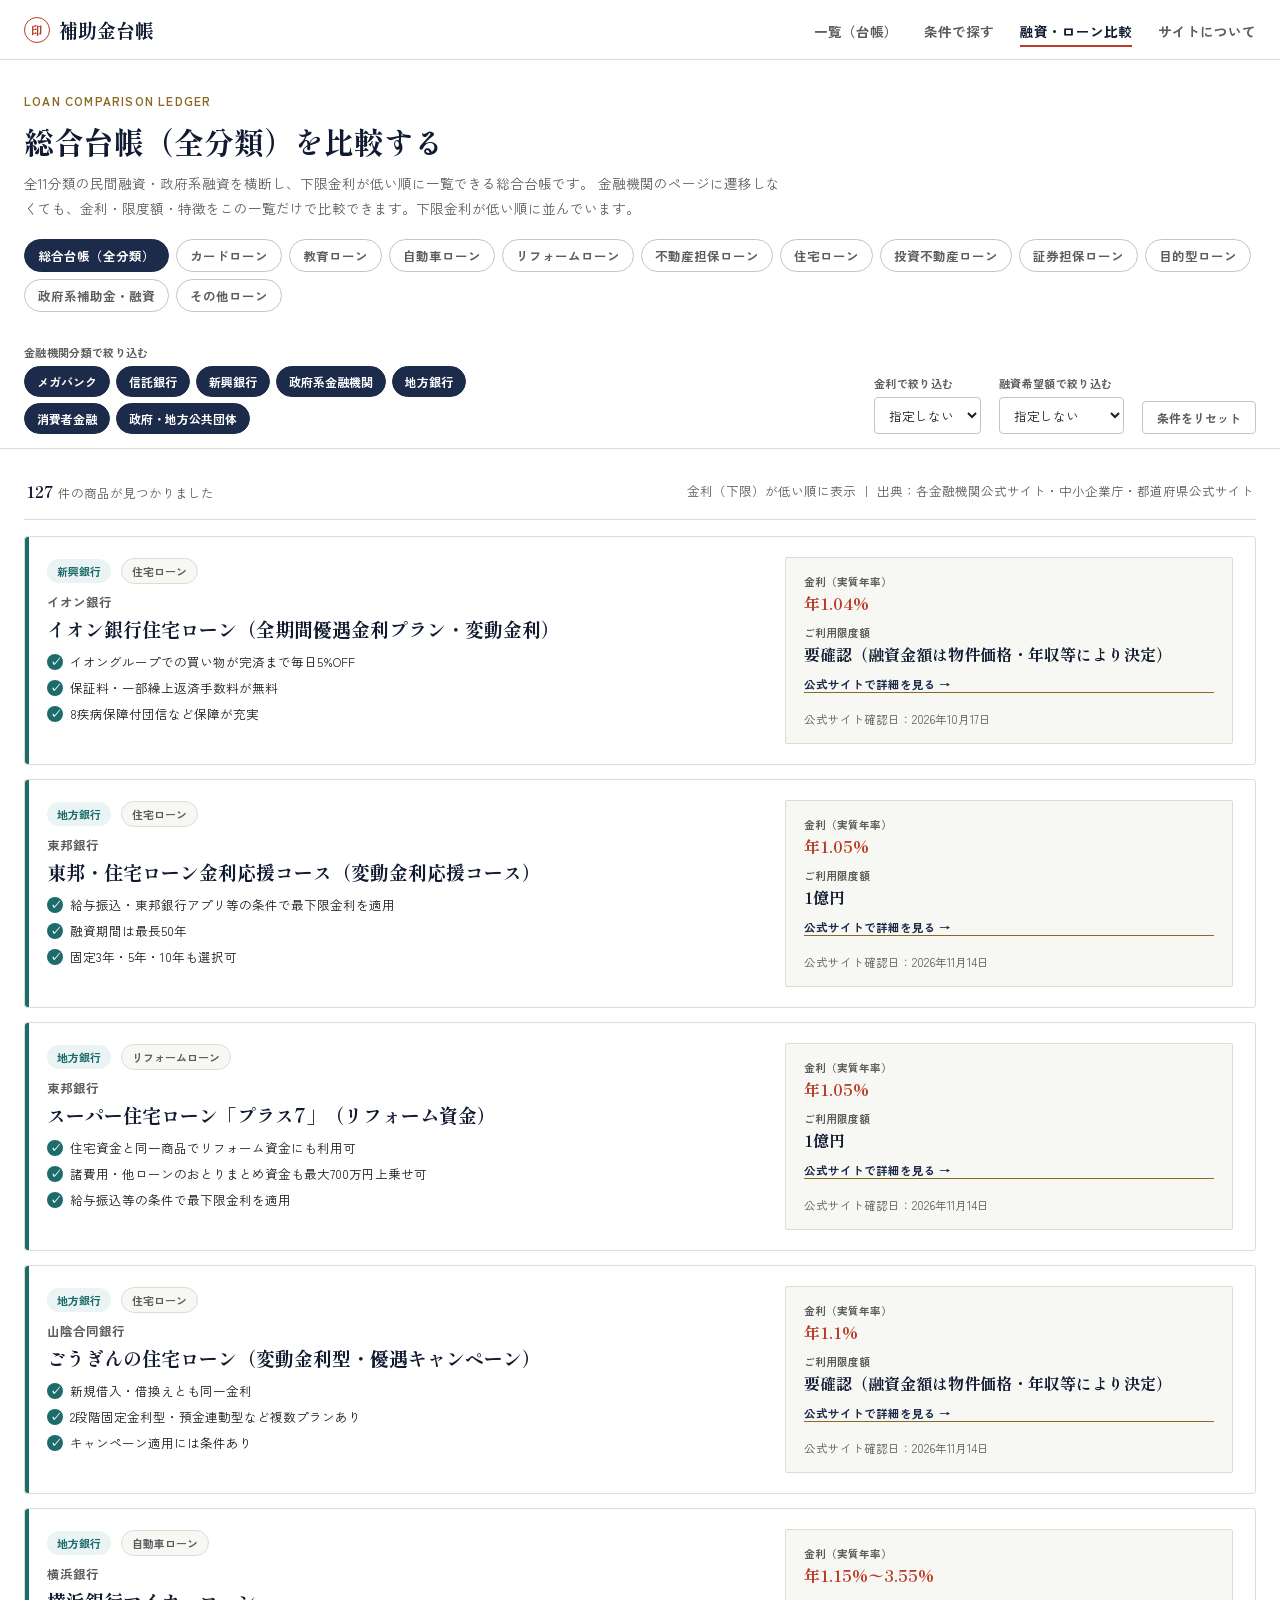
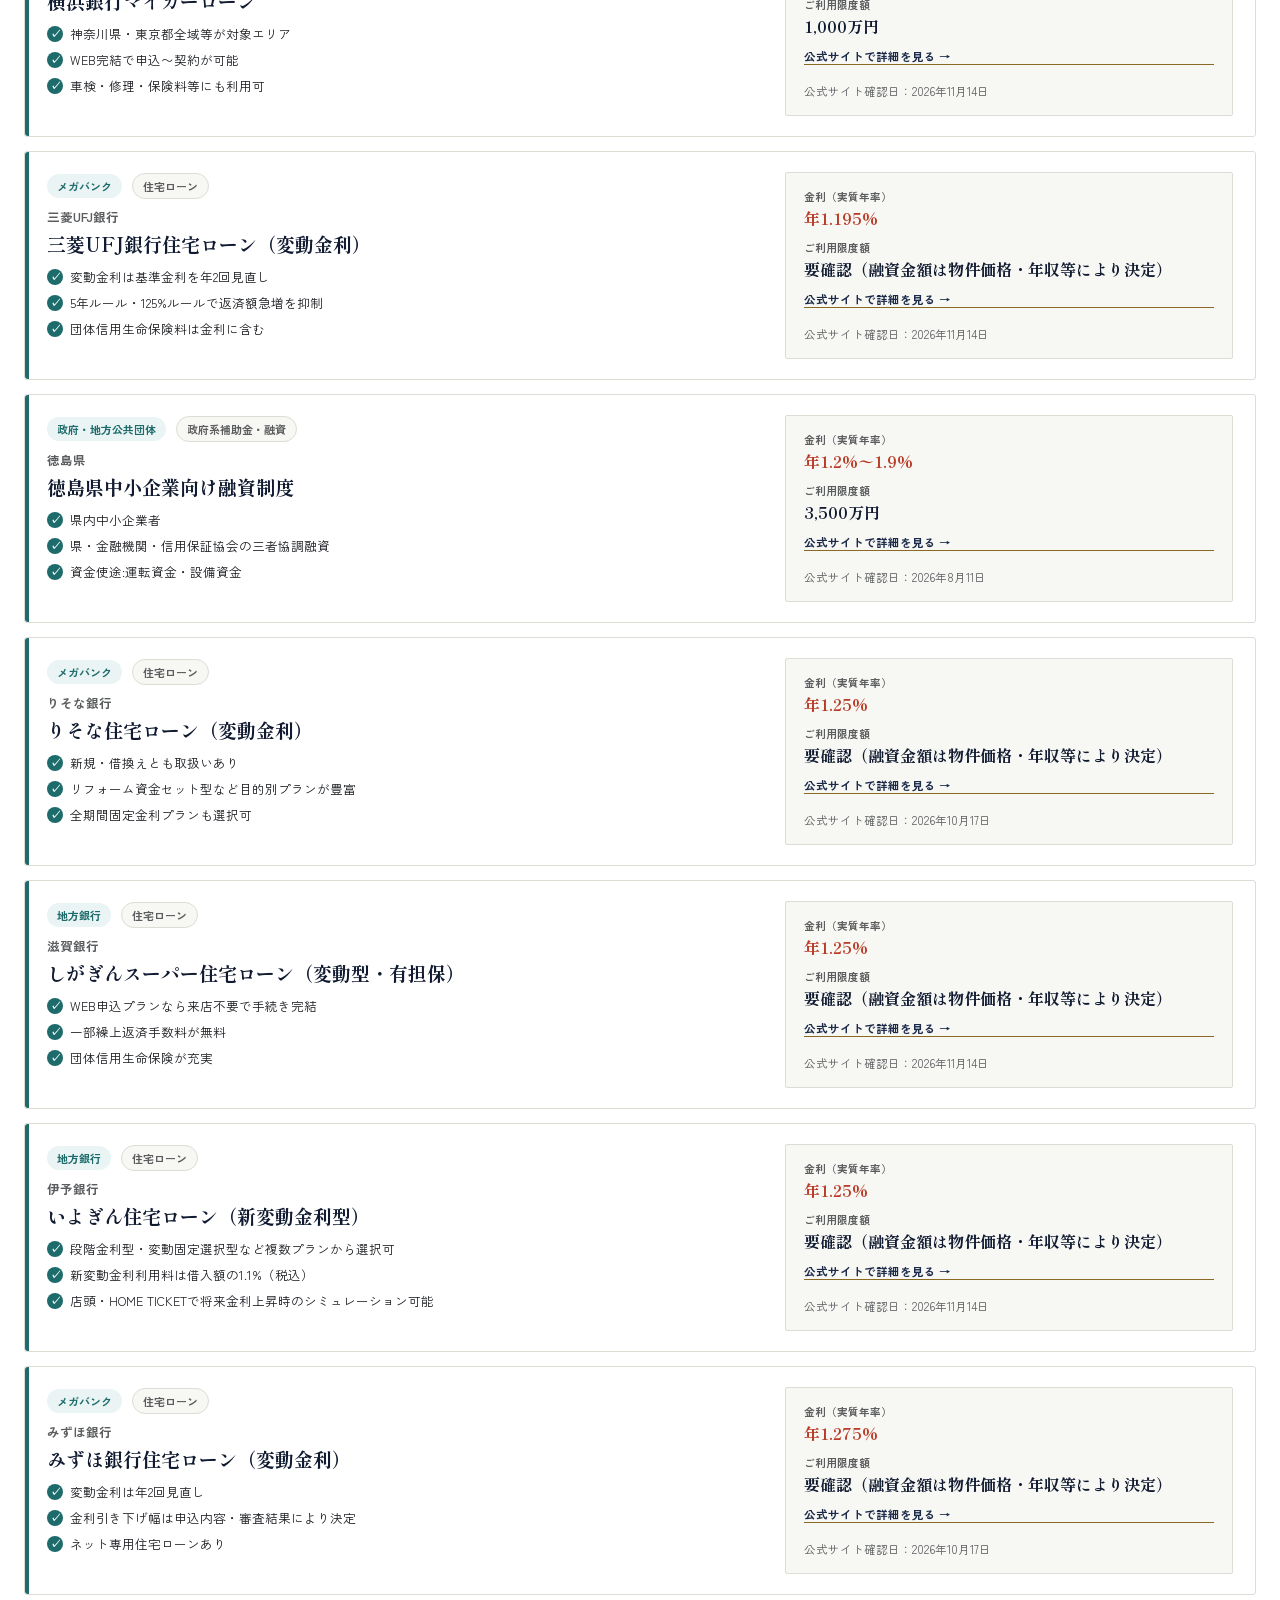
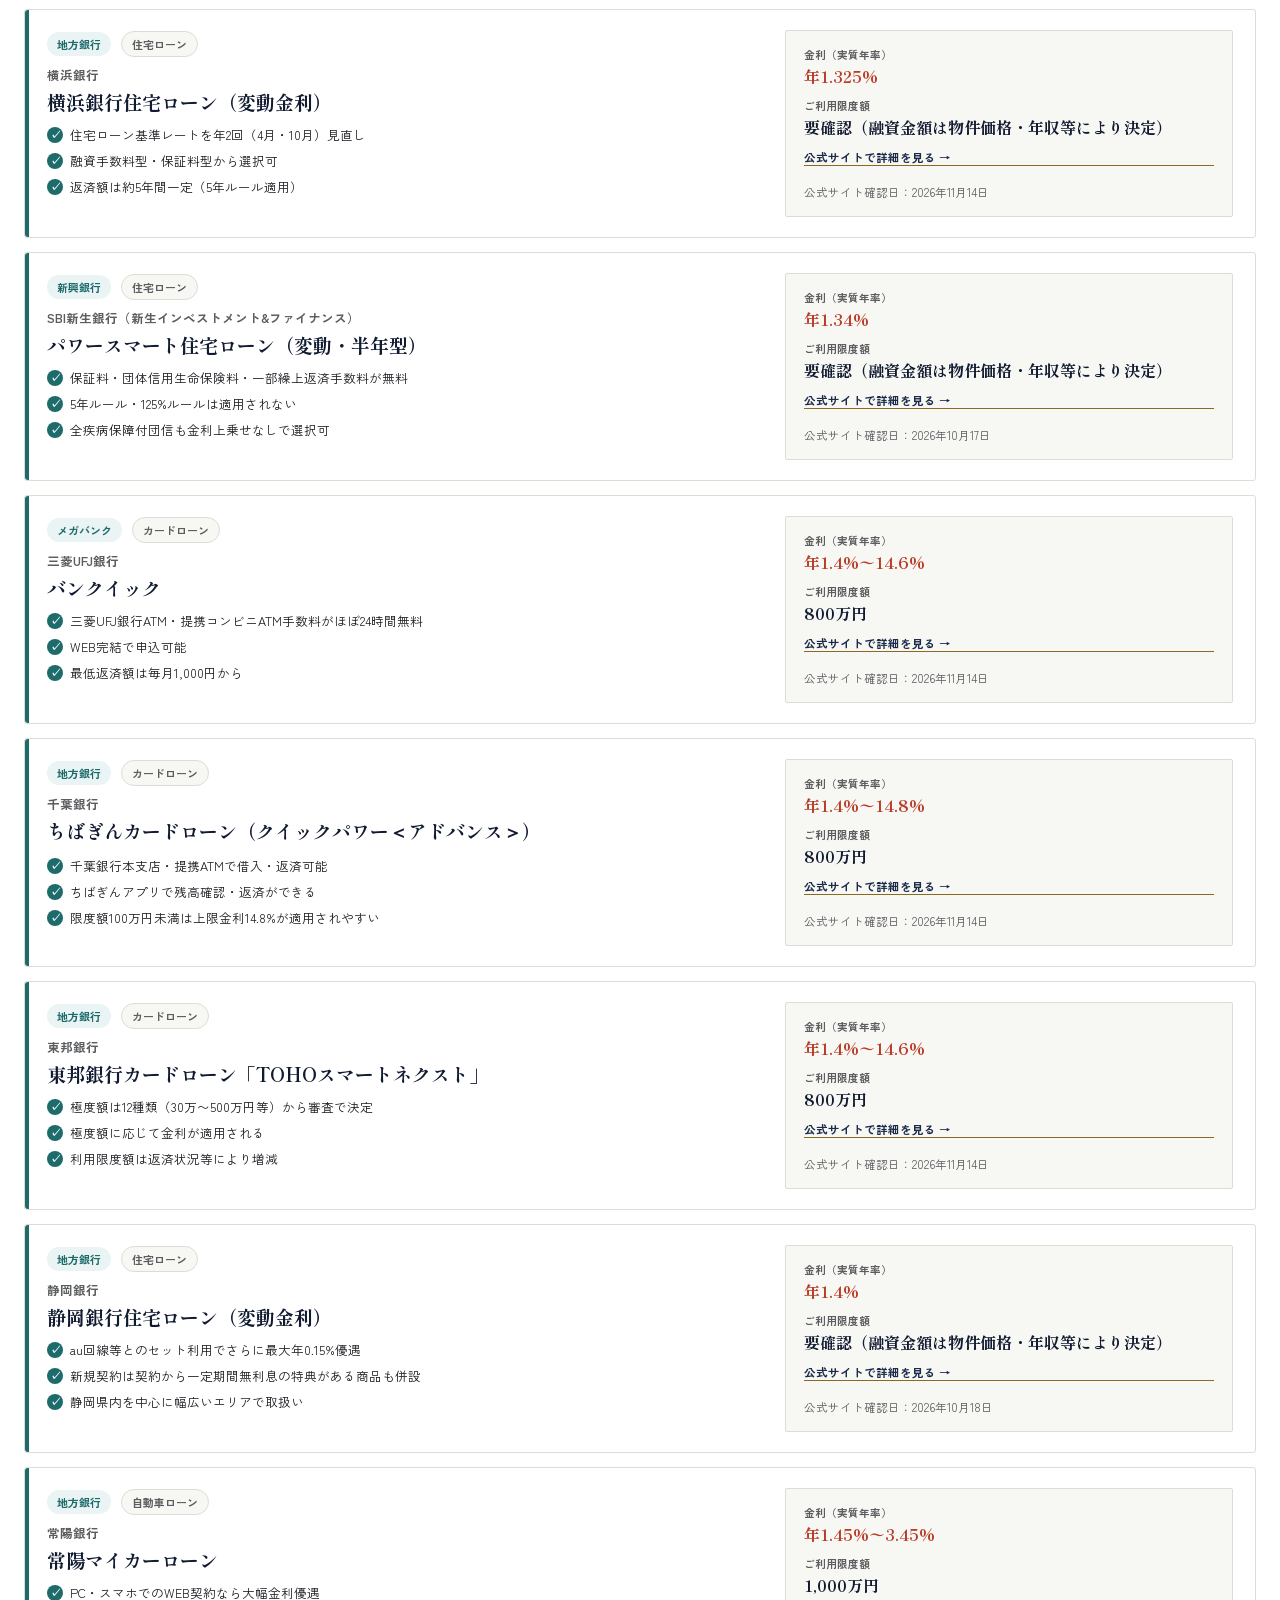
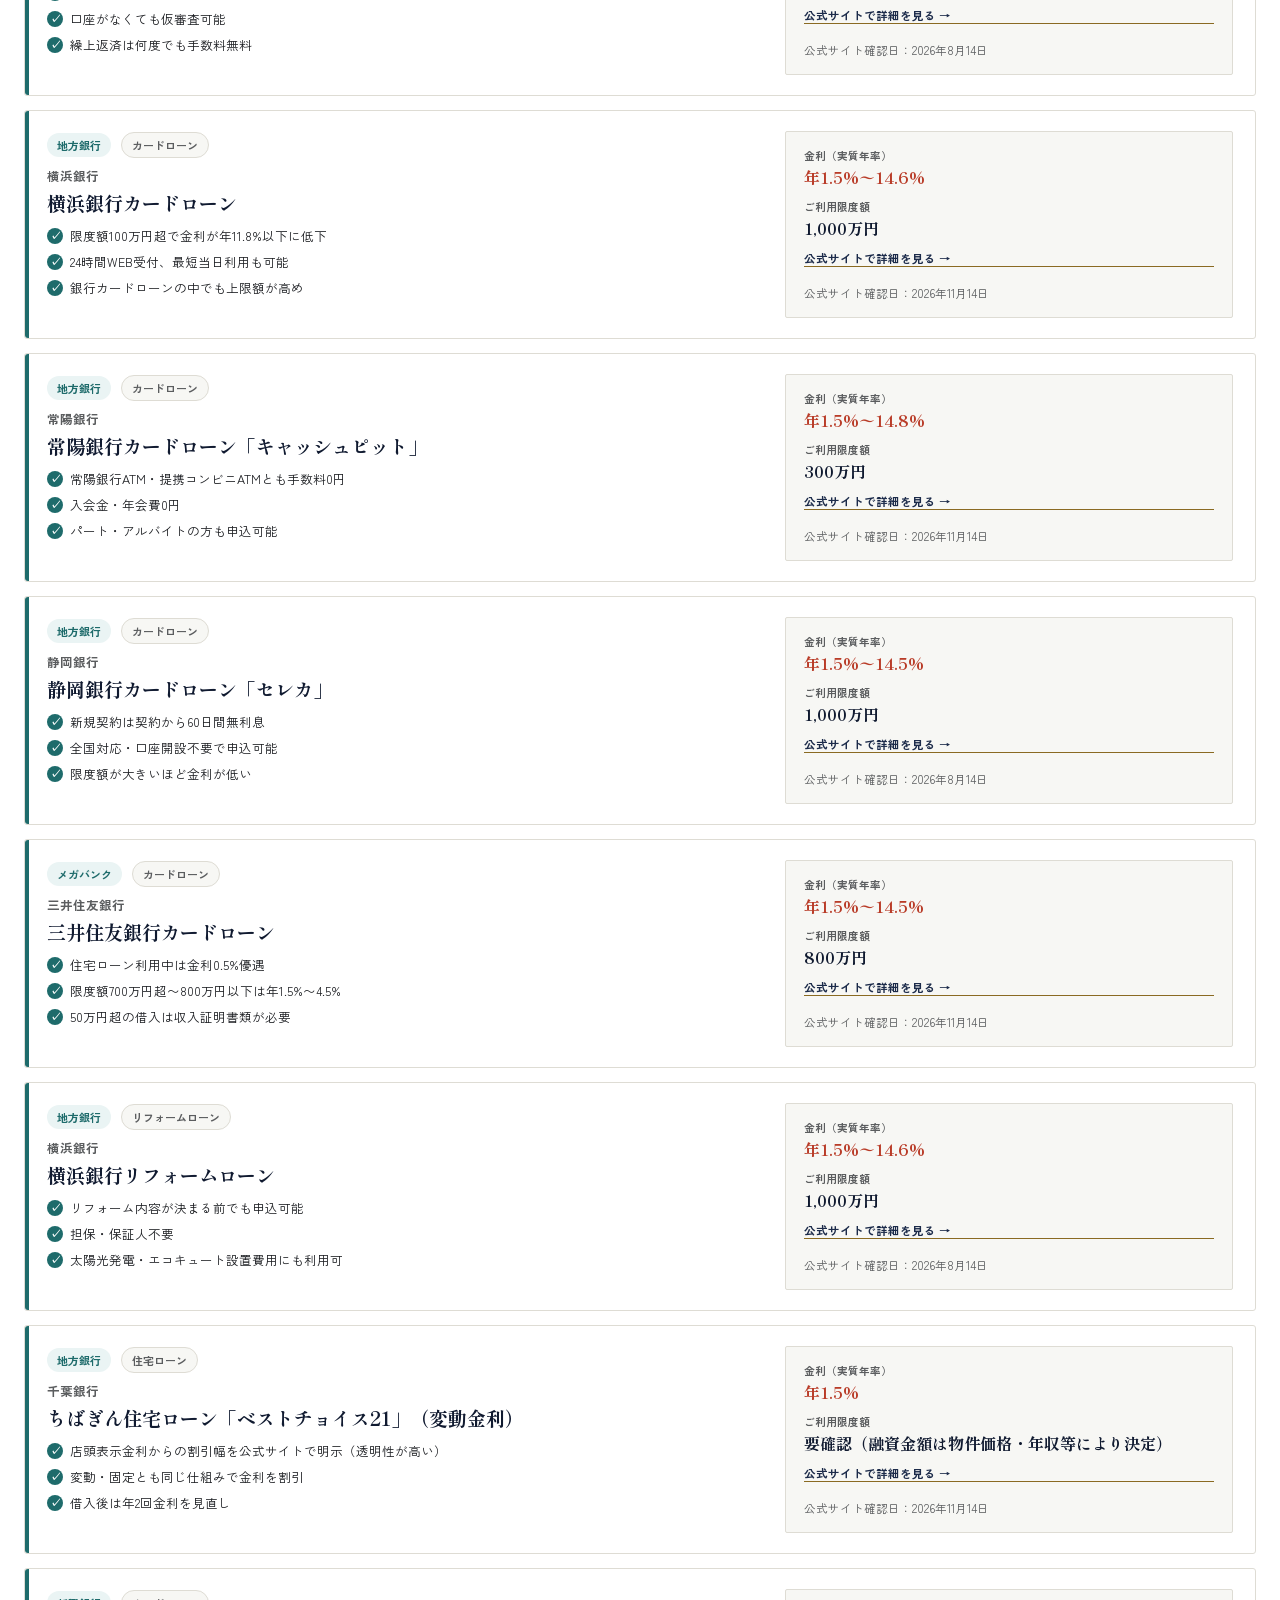
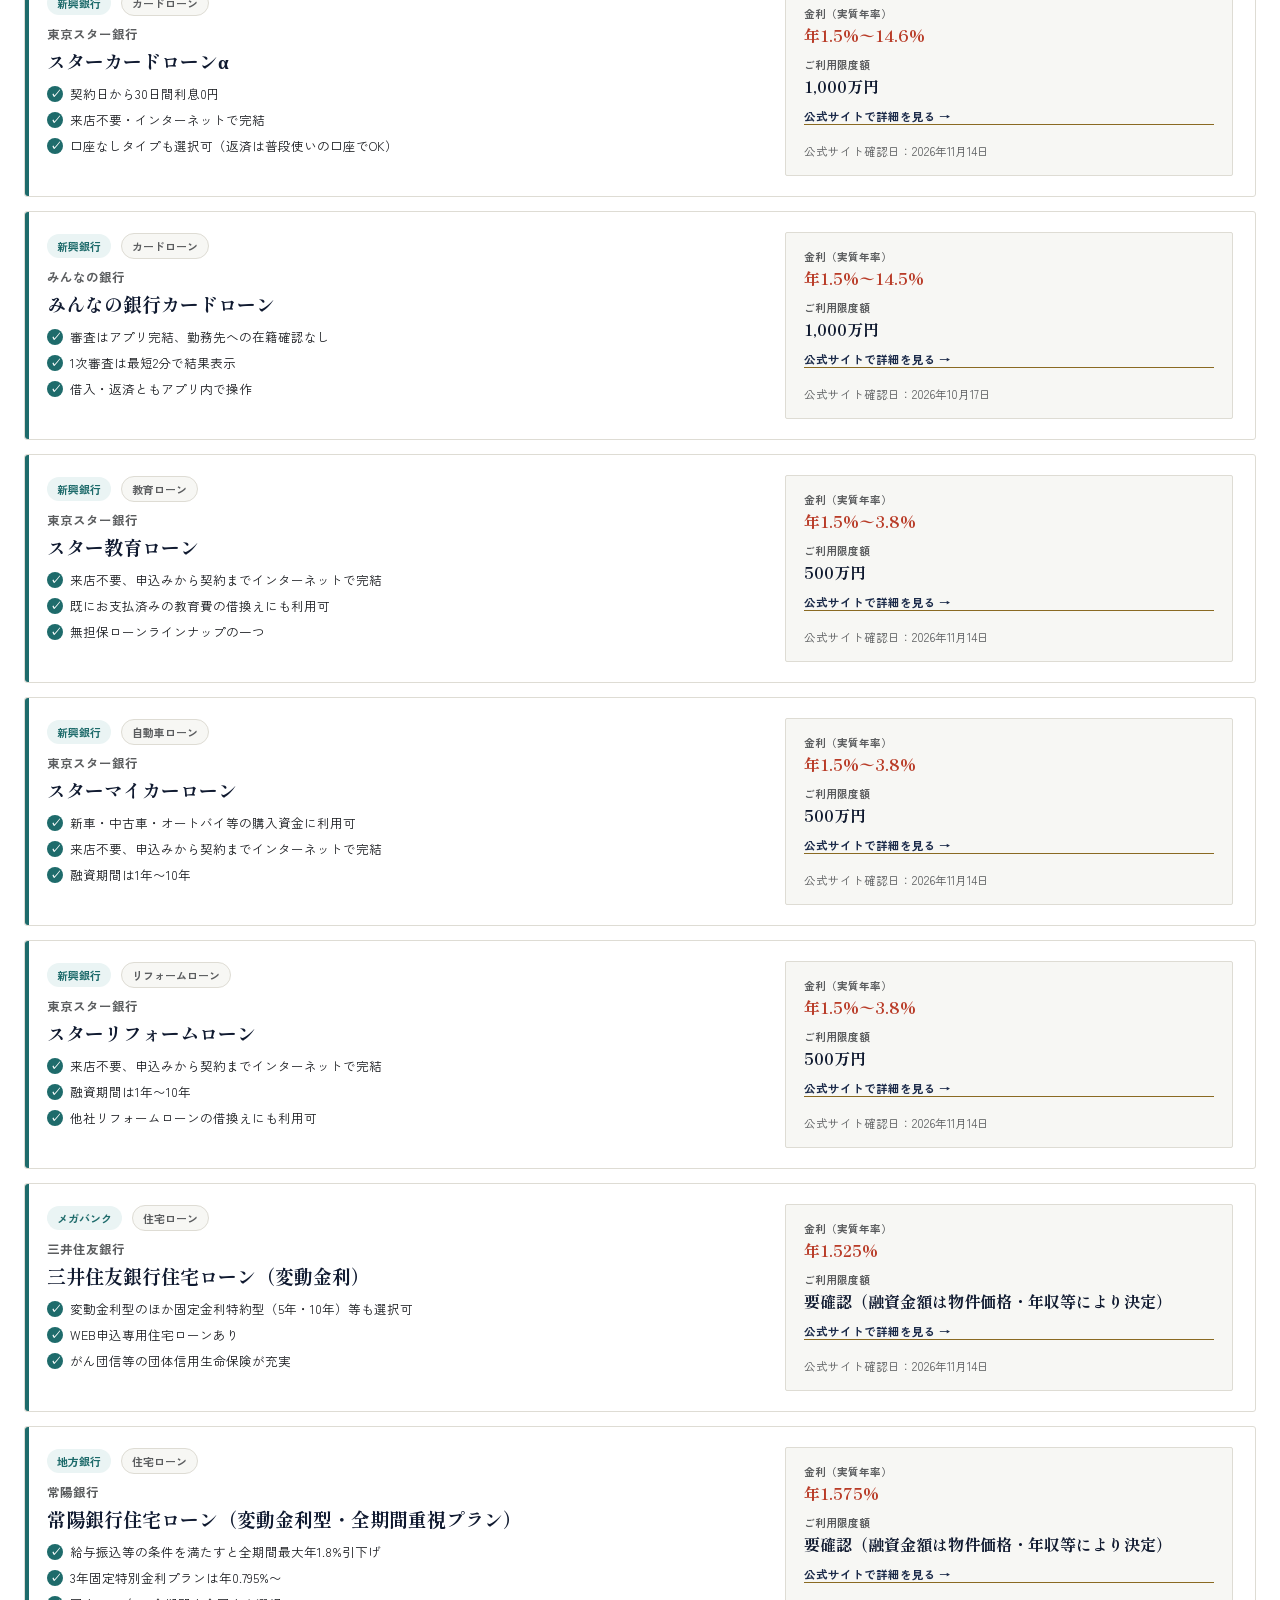
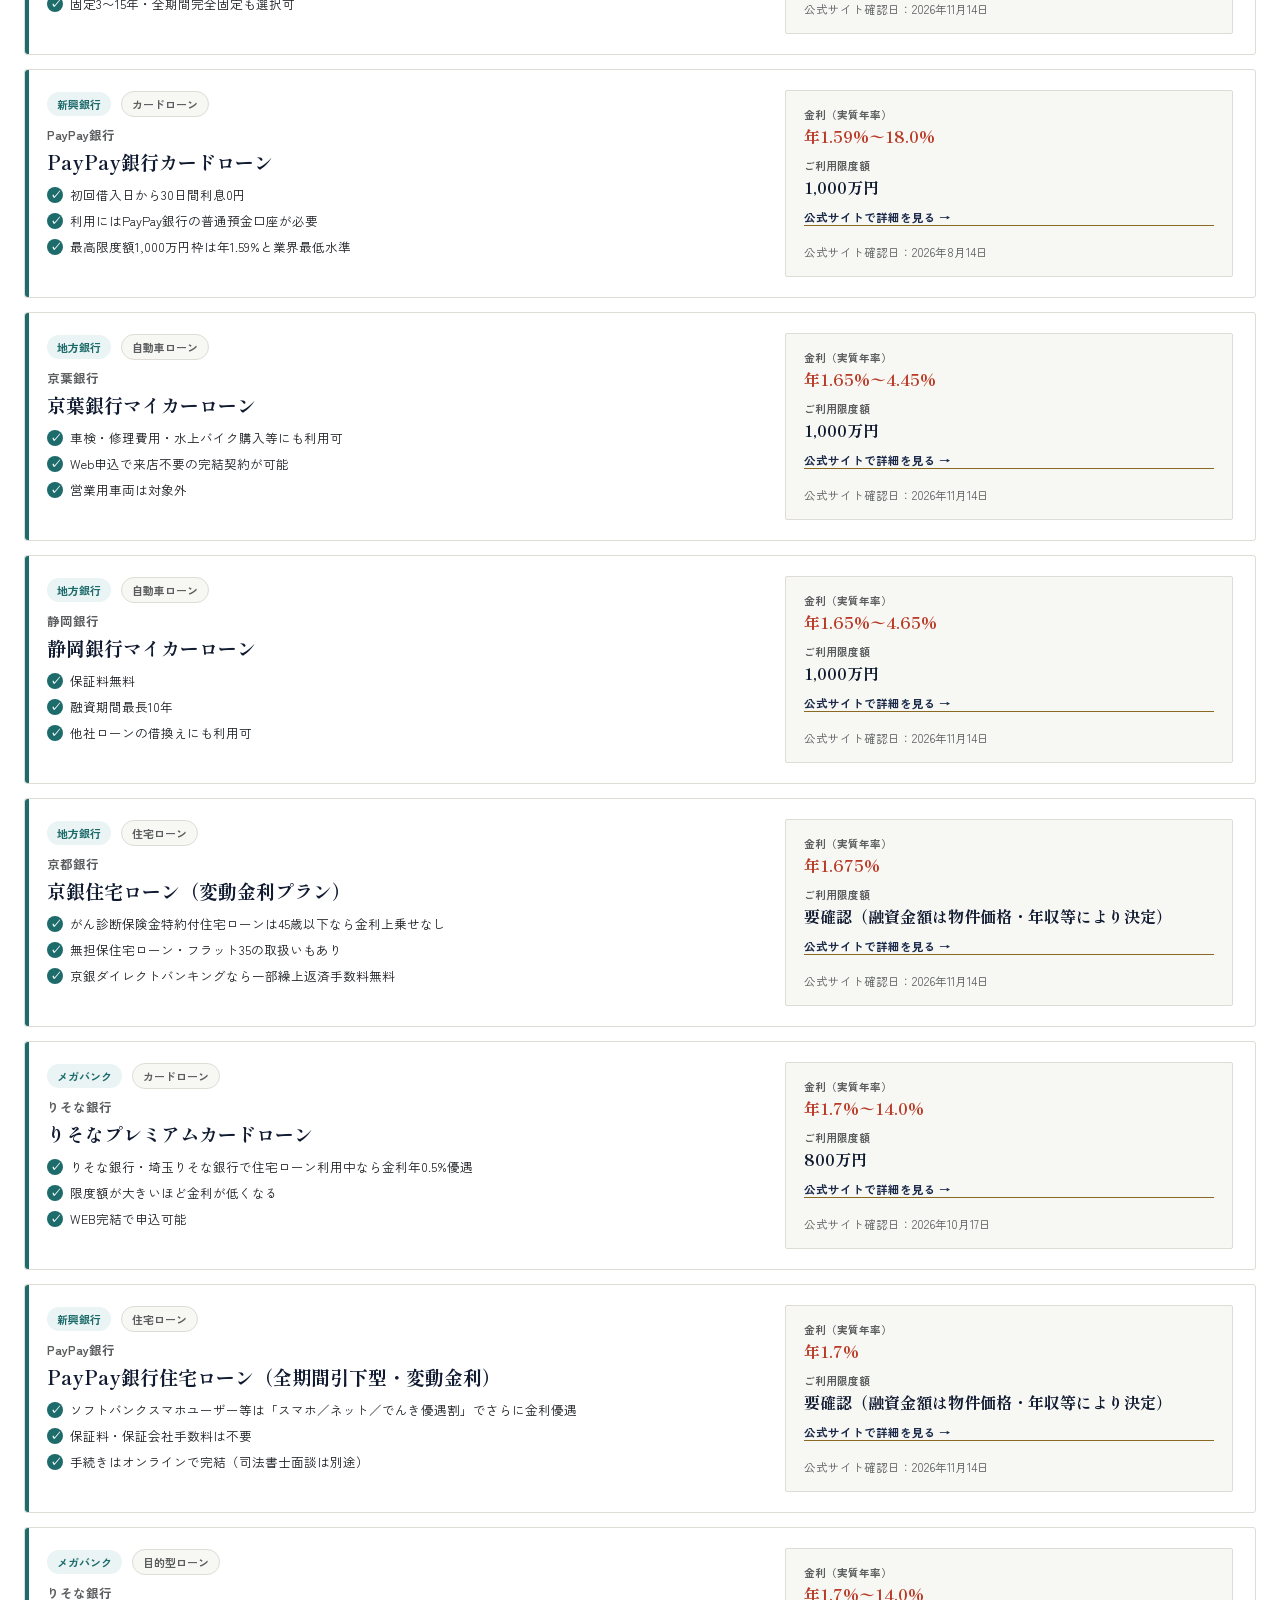
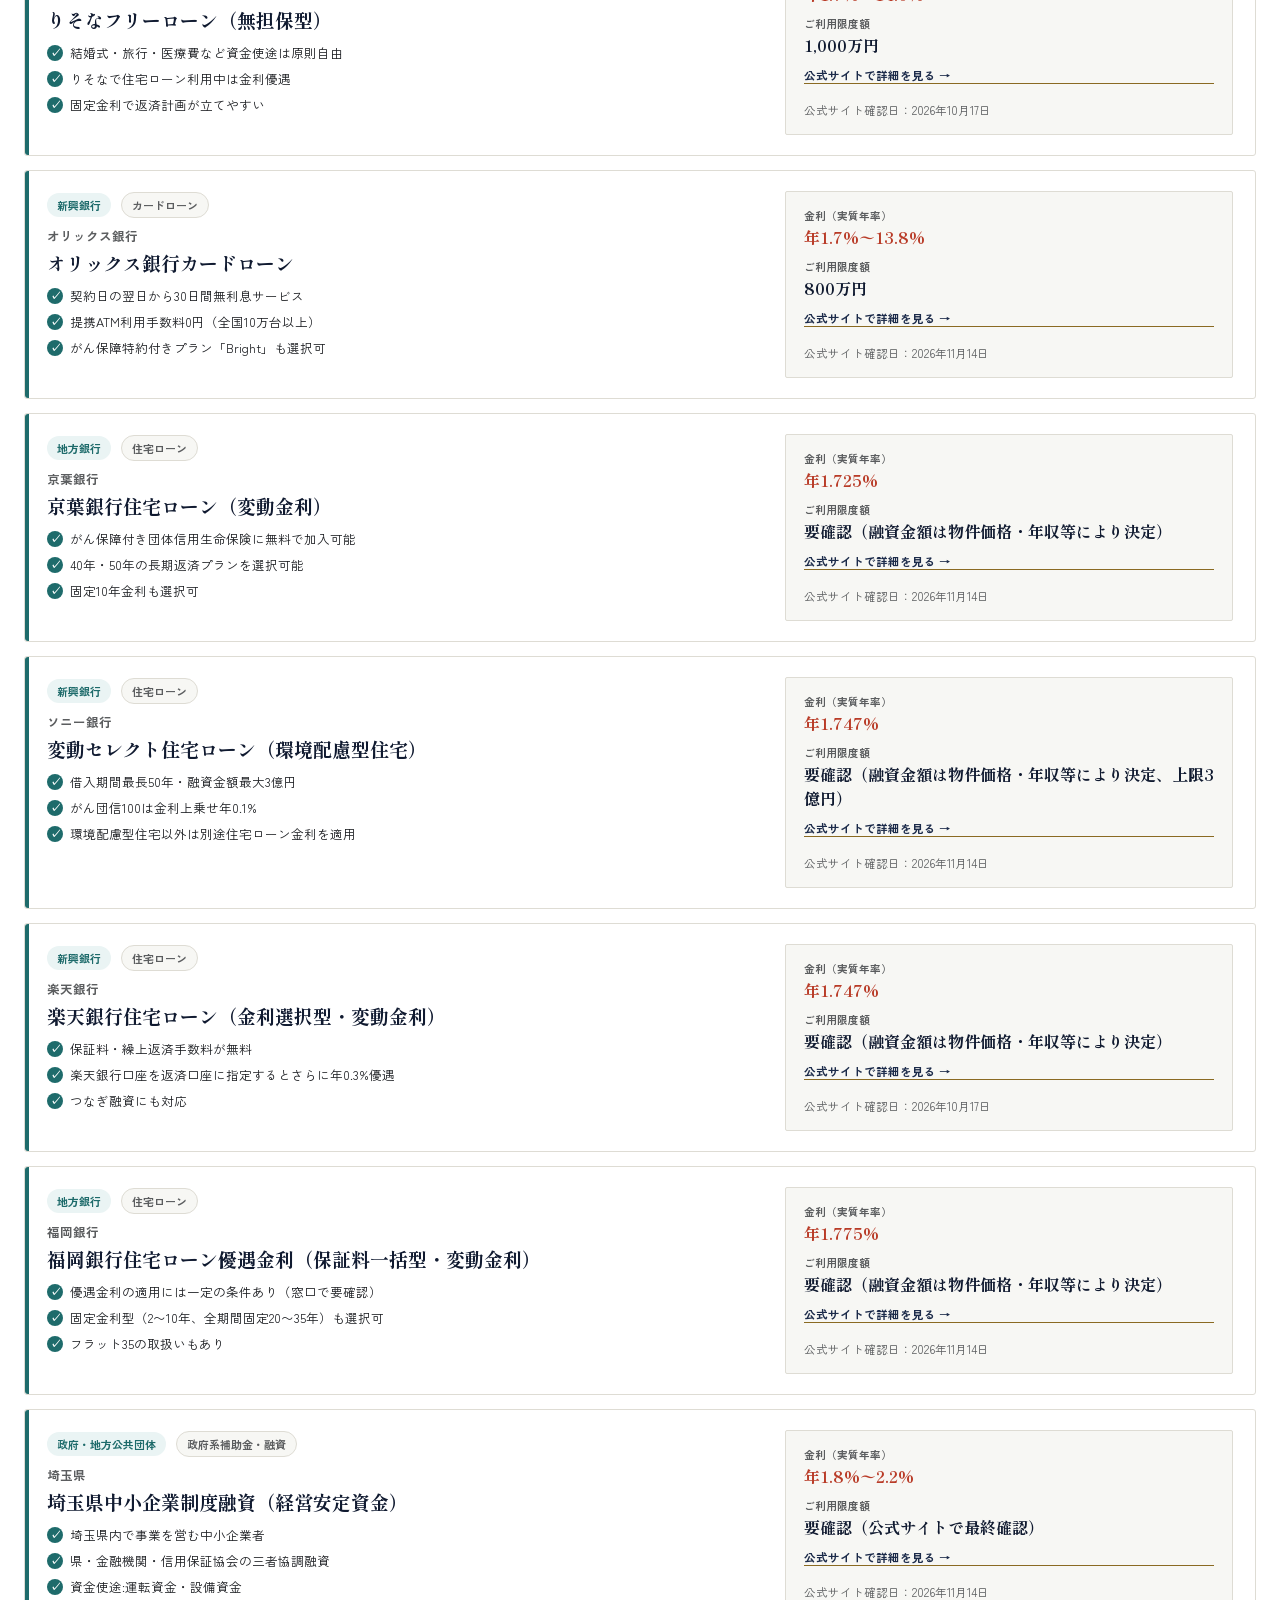
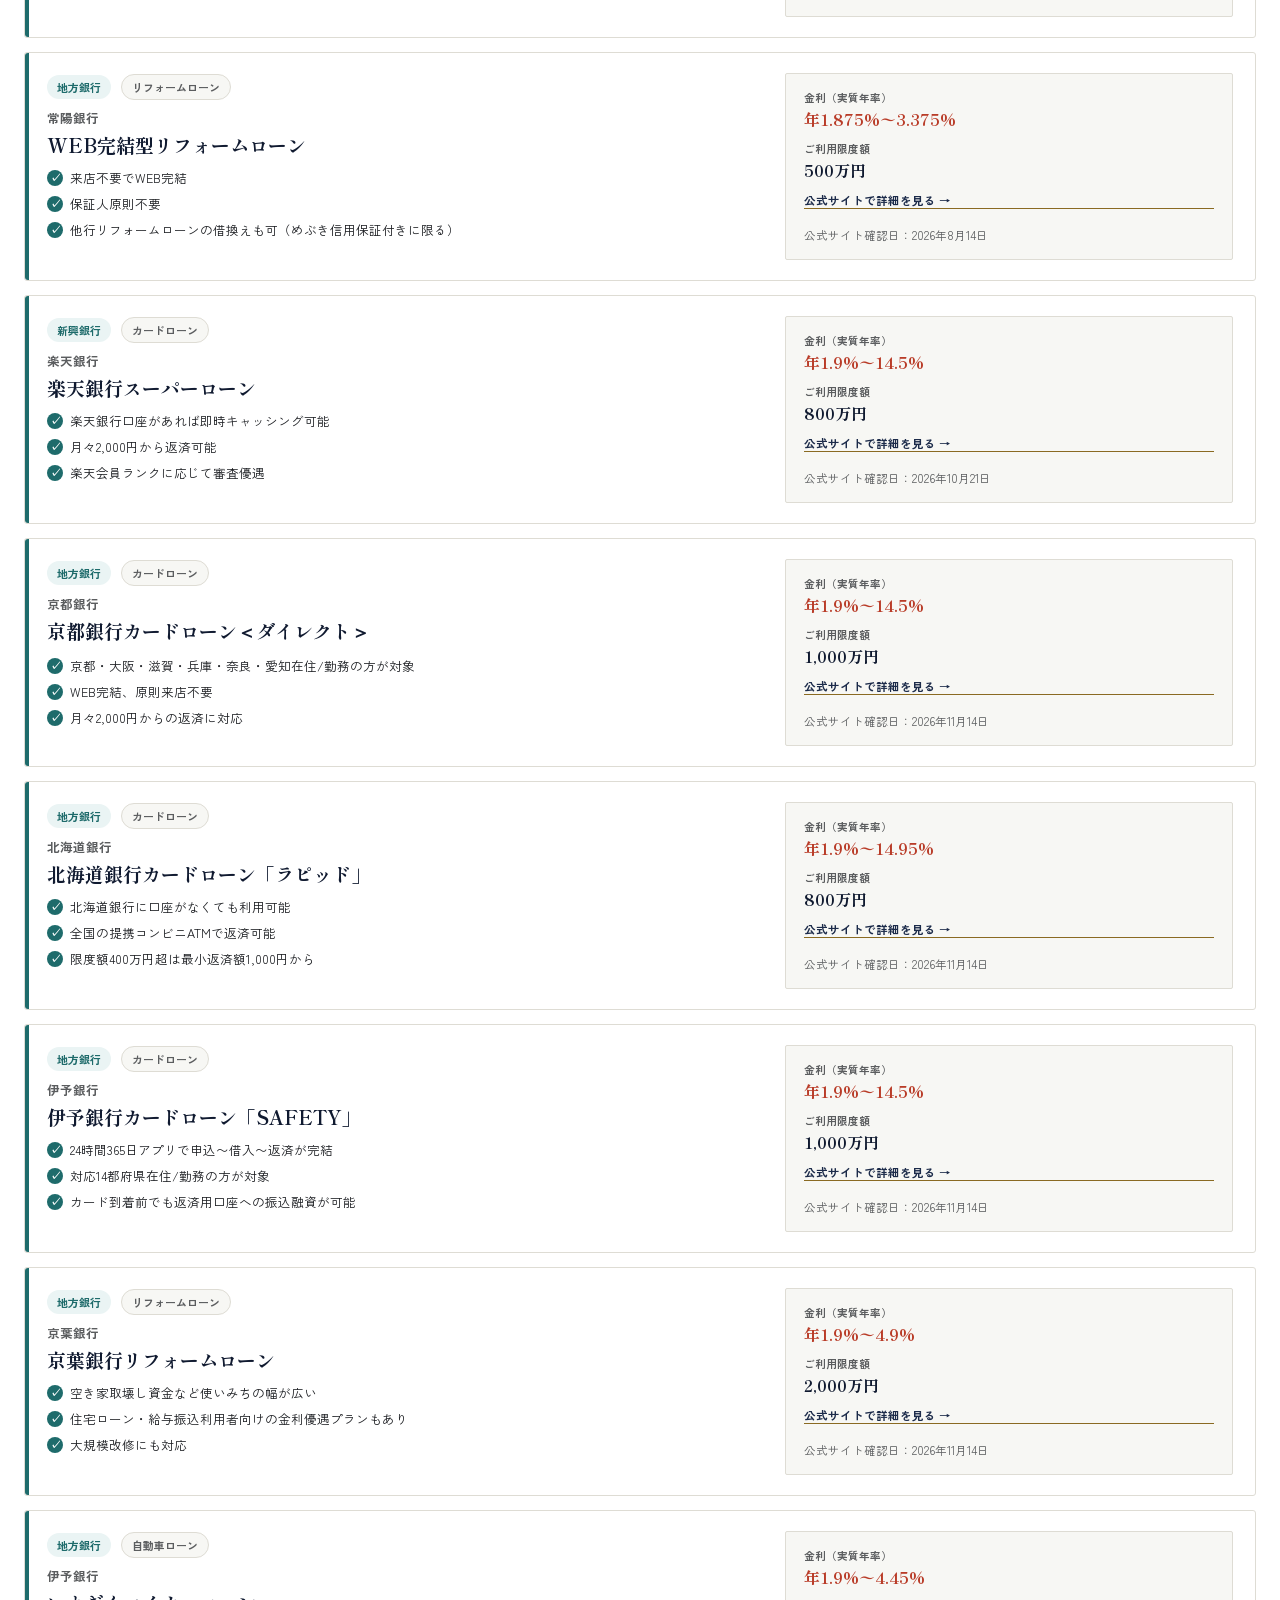
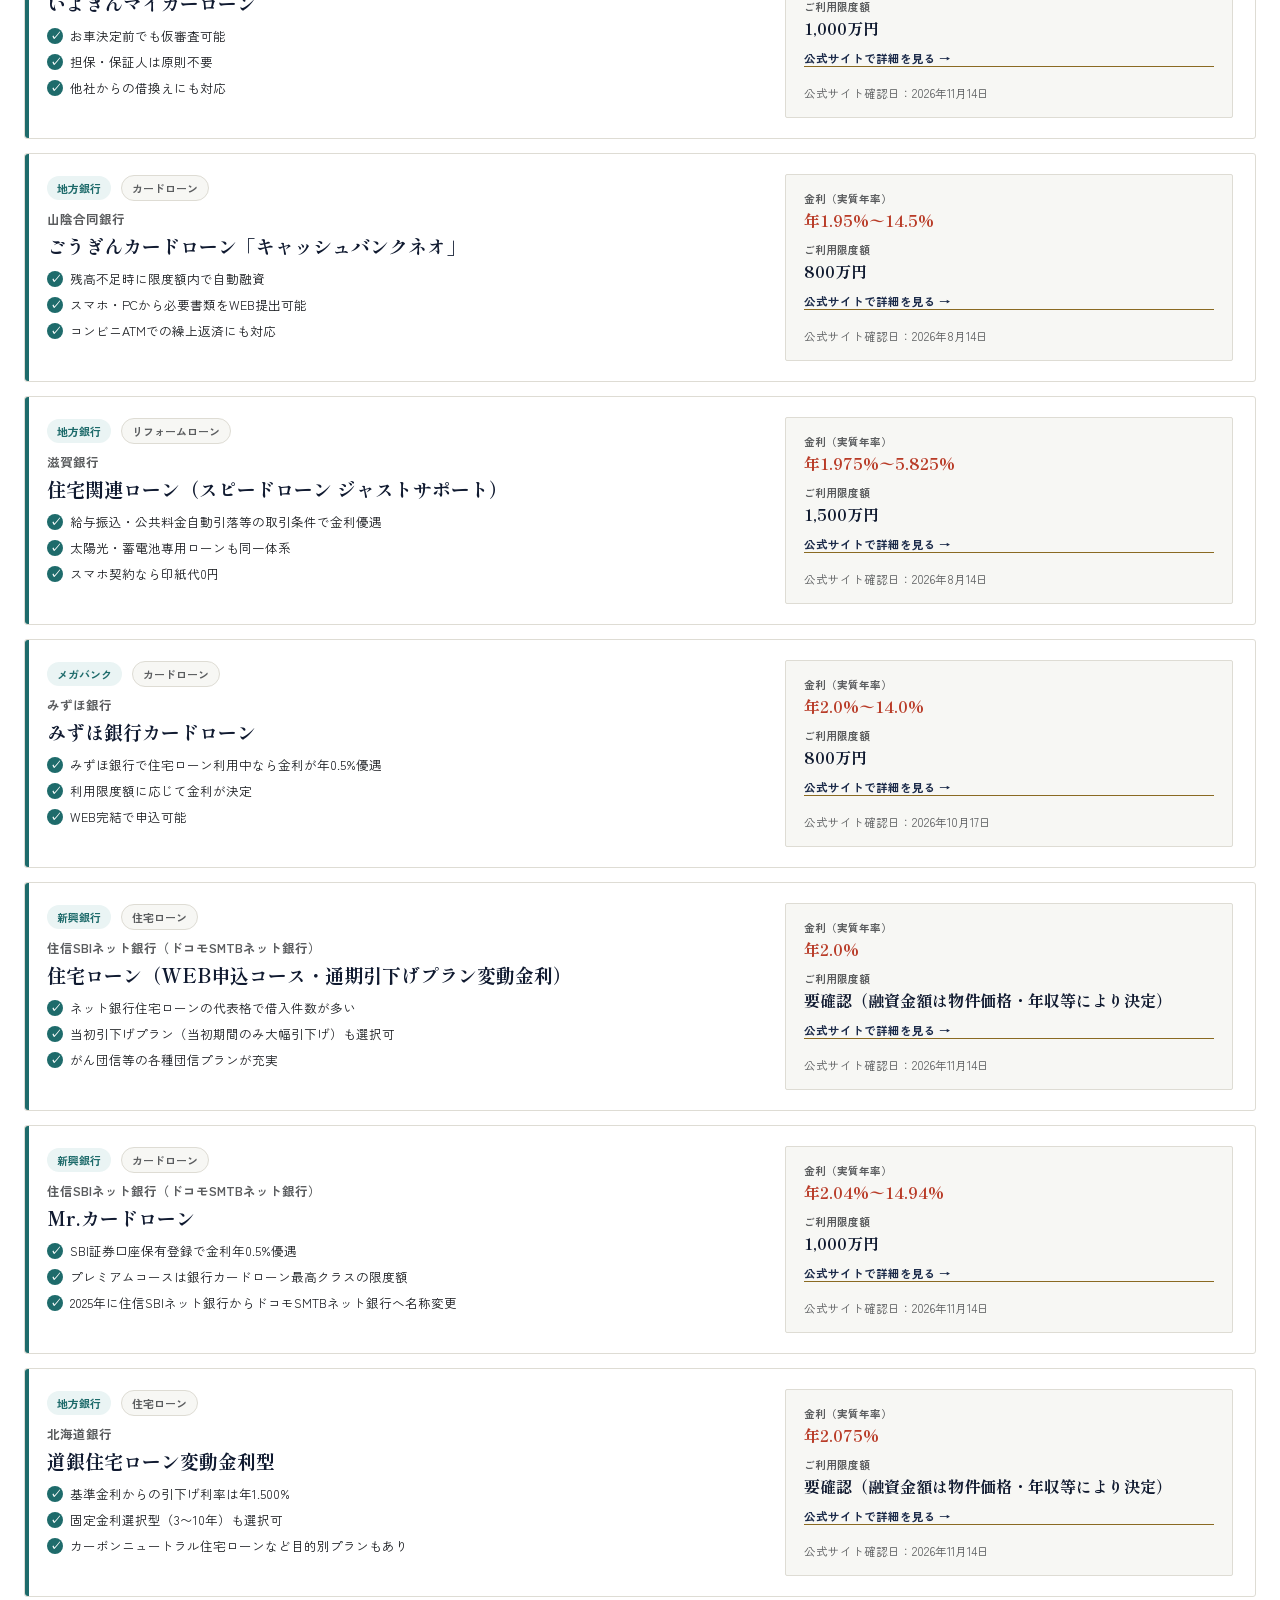
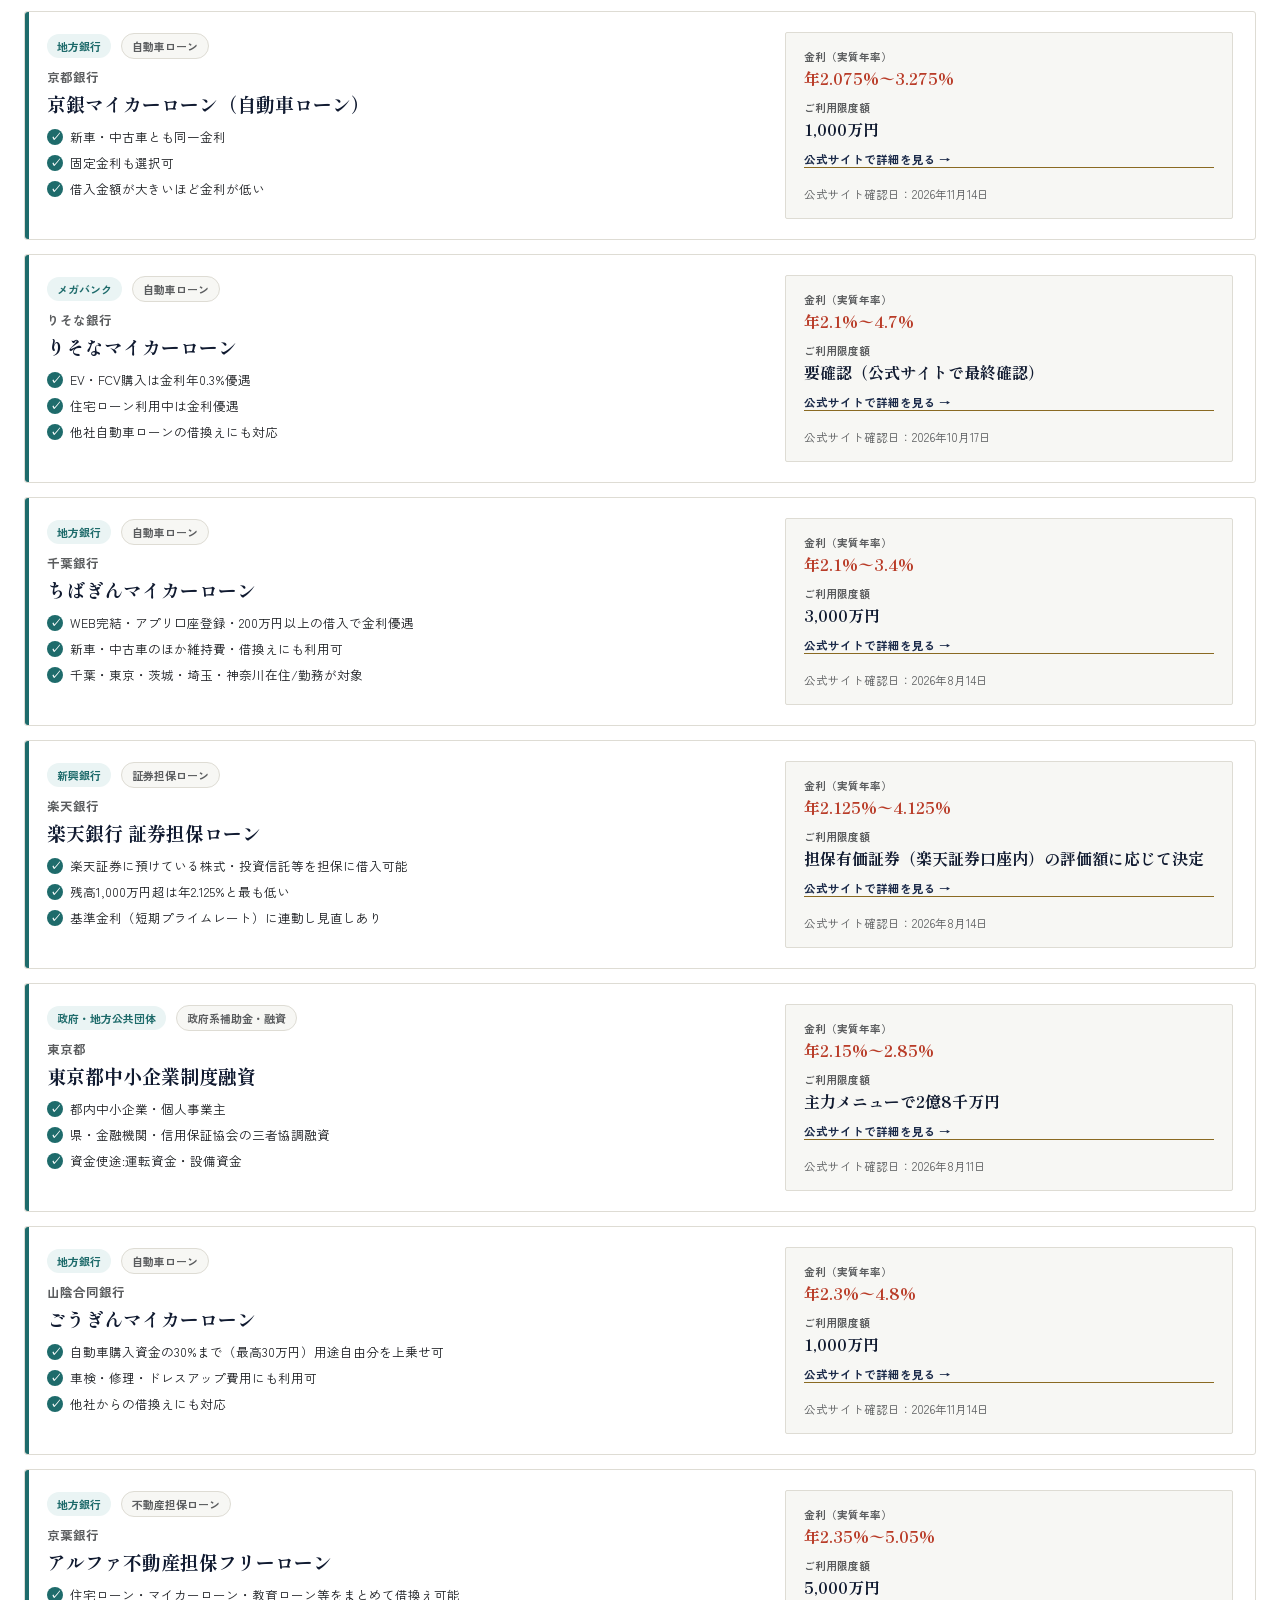
==== commit 8615328e: "自動更新: 2026-11-14 のクローリング結果" ====
--- a/docs/loans/index.html
+++ b/docs/loans/index.html
@@ -5237,7 +5237,7 @@
       <div class="figure-value">1億円</div>
     </div>
     <a class="detail-link" href="https://www.tohobank.co.jp/kinri/saikagen-kinri.html" target="_blank" rel="noopener">公式サイトで詳細を見る →</a>
-    <div class="checked-at">公式サイト確認日：2026年11月13日</div>
+    <div class="checked-at">公式サイト確認日：2026年11月14日</div>
   </div>
 </article>
 <article class="loan-card">
@@ -5260,7 +5260,7 @@
       <div class="figure-value">1億円</div>
     </div>
     <a class="detail-link" href="https://www.tohobank.co.jp/kinri/saikagen-kinri.html" target="_blank" rel="noopener">公式サイトで詳細を見る →</a>
-    <div class="checked-at">公式サイト確認日：2026年11月13日</div>
+    <div class="checked-at">公式サイト確認日：2026年11月14日</div>
   </div>
 </article>
 <article class="loan-card">
@@ -5283,7 +5283,7 @@
       <div class="figure-value">要確認（融資金額は物件価格・年収等により決定）</div>
     </div>
     <a class="detail-link" href="https://www.gogin.co.jp/rate/housing/index.html" target="_blank" rel="noopener">公式サイトで詳細を見る →</a>
-    <div class="checked-at">公式サイト確認日：2026年11月13日</div>
+    <div class="checked-at">公式サイト確認日：2026年11月14日</div>
   </div>
 </article>
 <article class="loan-card">
@@ -5306,7 +5306,7 @@
       <div class="figure-value">1,000万円</div>
     </div>
     <a class="detail-link" href="https://www.boy.co.jp/kojin/mycar-loan/index.html" target="_blank" rel="noopener">公式サイトで詳細を見る →</a>
-    <div class="checked-at">公式サイト確認日：2026年11月13日</div>
+    <div class="checked-at">公式サイト確認日：2026年11月14日</div>
   </div>
 </article>
 <article class="loan-card">
@@ -5329,7 +5329,7 @@
       <div class="figure-value">要確認（融資金額は物件価格・年収等により決定）</div>
     </div>
     <a class="detail-link" href="https://www.bk.mufg.jp/kariru/jutaku/yuuguu/index.html" target="_blank" rel="noopener">公式サイトで詳細を見る →</a>
-    <div class="checked-at">公式サイト確認日：2026年11月13日</div>
+    <div class="checked-at">公式サイト確認日：2026年11月14日</div>
   </div>
 </article>
 <article class="loan-card">
@@ -5398,7 +5398,7 @@
       <div class="figure-value">要確認（融資金額は物件価格・年収等により決定）</div>
     </div>
     <a class="detail-link" href="https://www.shigagin.com/rate/loan/" target="_blank" rel="noopener">公式サイトで詳細を見る →</a>
-    <div class="checked-at">公式サイト確認日：2026年11月13日</div>
+    <div class="checked-at">公式サイト確認日：2026年11月14日</div>
   </div>
 </article>
 <article class="loan-card">
@@ -5421,7 +5421,7 @@
       <div class="figure-value">要確認（融資金額は物件価格・年収等により決定）</div>
     </div>
     <a class="detail-link" href="https://www.iyobank.co.jp/kinri-gaikokukawasesoba-market/monthly/kojinloankinri.html" target="_blank" rel="noopener">公式サイトで詳細を見る →</a>
-    <div class="checked-at">公式サイト確認日：2026年11月13日</div>
+    <div class="checked-at">公式サイト確認日：2026年11月14日</div>
   </div>
 </article>
 <article class="loan-card">
@@ -5467,7 +5467,7 @@
       <div class="figure-value">要確認（融資金額は物件価格・年収等により決定）</div>
     </div>
     <a class="detail-link" href="https://www.boy.co.jp/kojin/jutaku-loan/shinchiku/index.html" target="_blank" rel="noopener">公式サイトで詳細を見る →</a>
-    <div class="checked-at">公式サイト確認日：2026年11月13日</div>
+    <div class="checked-at">公式サイト確認日：2026年11月14日</div>
   </div>
 </article>
 <article class="loan-card">
@@ -5513,7 +5513,7 @@
       <div class="figure-value">800万円</div>
     </div>
     <a class="detail-link" href="https://www.bk.mufg.jp/kariru/banquic/index.html" target="_blank" rel="noopener">公式サイトで詳細を見る →</a>
-    <div class="checked-at">公式サイト確認日：2026年11月13日</div>
+    <div class="checked-at">公式サイト確認日：2026年11月14日</div>
   </div>
 </article>
 <article class="loan-card">
@@ -5536,7 +5536,7 @@
       <div class="figure-value">800万円</div>
     </div>
     <a class="detail-link" href="https://www.chibabank.co.jp/kojin/services/loan/cardloan/cardloan_new" target="_blank" rel="noopener">公式サイトで詳細を見る →</a>
-    <div class="checked-at">公式サイト確認日：2026年11月13日</div>
+    <div class="checked-at">公式サイト確認日：2026年11月14日</div>
   </div>
 </article>
 <article class="loan-card">
@@ -5559,7 +5559,7 @@
       <div class="figure-value">800万円</div>
     </div>
     <a class="detail-link" href="https://www.tohobank.co.jp/kinri/loan.html" target="_blank" rel="noopener">公式サイトで詳細を見る →</a>
-    <div class="checked-at">公式サイト確認日：2026年11月13日</div>
+    <div class="checked-at">公式サイト確認日：2026年11月14日</div>
   </div>
 </article>
 <article class="loan-card">
@@ -5628,7 +5628,7 @@
       <div class="figure-value">1,000万円</div>
     </div>
     <a class="detail-link" href="https://www.boy.co.jp/kojin/card-loan/yokohama/index.html" target="_blank" rel="noopener">公式サイトで詳細を見る →</a>
-    <div class="checked-at">公式サイト確認日：2026年11月13日</div>
+    <div class="checked-at">公式サイト確認日：2026年11月14日</div>
   </div>
 </article>
 <article class="loan-card">
@@ -5651,7 +5651,7 @@
       <div class="figure-value">300万円</div>
     </div>
     <a class="detail-link" href="https://www.joyobank.co.jp/personal/loan/cashpit/" target="_blank" rel="noopener">公式サイトで詳細を見る →</a>
-    <div class="checked-at">公式サイト確認日：2026年11月13日</div>
+    <div class="checked-at">公式サイト確認日：2026年11月14日</div>
   </div>
 </article>
 <article class="loan-card">
@@ -5697,7 +5697,7 @@
       <div class="figure-value">800万円</div>
     </div>
     <a class="detail-link" href="https://www.smbc.co.jp/kojin/cardloan/details/kinri/" target="_blank" rel="noopener">公式サイトで詳細を見る →</a>
-    <div class="checked-at">公式サイト確認日：2026年11月13日</div>
+    <div class="checked-at">公式サイト確認日：2026年11月14日</div>
   </div>
 </article>
 <article class="loan-card">
@@ -5743,7 +5743,7 @@
       <div class="figure-value">要確認（融資金額は物件価格・年収等により決定）</div>
     </div>
     <a class="detail-link" href="https://www.chibabank.co.jp/kojin/loan/housing/plan/select/plan02.html" target="_blank" rel="noopener">公式サイトで詳細を見る →</a>
-    <div class="checked-at">公式サイト確認日：2026年11月13日</div>
+    <div class="checked-at">公式サイト確認日：2026年11月14日</div>
   </div>
 </article>
 <article class="loan-card">
@@ -5766,7 +5766,7 @@
       <div class="figure-value">1,000万円</div>
     </div>
     <a class="detail-link" href="https://www.tokyostarbank.co.jp/products/loan/cardloan/" target="_blank" rel="noopener">公式サイトで詳細を見る →</a>
-    <div class="checked-at">公式サイト確認日：2026年11月13日</div>
+    <div class="checked-at">公式サイト確認日：2026年11月14日</div>
   </div>
 </article>
 <article class="loan-card">
@@ -5812,7 +5812,7 @@
       <div class="figure-value">500万円</div>
     </div>
     <a class="detail-link" href="https://www.tokyostarbank.co.jp/products/loan/unsecured/education/" target="_blank" rel="noopener">公式サイトで詳細を見る →</a>
-    <div class="checked-at">公式サイト確認日：2026年11月13日</div>
+    <div class="checked-at">公式サイト確認日：2026年11月14日</div>
   </div>
 </article>
 <article class="loan-card">
@@ -5835,7 +5835,7 @@
       <div class="figure-value">500万円</div>
     </div>
     <a class="detail-link" href="https://www.tokyostarbank.co.jp/products/loan/unsecured/mycar/" target="_blank" rel="noopener">公式サイトで詳細を見る →</a>
-    <div class="checked-at">公式サイト確認日：2026年11月13日</div>
+    <div class="checked-at">公式サイト確認日：2026年11月14日</div>
   </div>
 </article>
 <article class="loan-card">
@@ -5858,7 +5858,7 @@
       <div class="figure-value">500万円</div>
     </div>
     <a class="detail-link" href="https://www.tokyostarbank.co.jp/products/loan/unsecured/reform/" target="_blank" rel="noopener">公式サイトで詳細を見る →</a>
-    <div class="checked-at">公式サイト確認日：2026年11月13日</div>
+    <div class="checked-at">公式サイト確認日：2026年11月14日</div>
   </div>
 </article>
 <article class="loan-card">
@@ -5881,7 +5881,7 @@
       <div class="figure-value">要確認（融資金額は物件価格・年収等により決定）</div>
     </div>
     <a class="detail-link" href="https://www.smbc.co.jp/kojin/jutaku_loan/kinri/" target="_blank" rel="noopener">公式サイトで詳細を見る →</a>
-    <div class="checked-at">公式サイト確認日：2026年11月13日</div>
+    <div class="checked-at">公式サイト確認日：2026年11月14日</div>
   </div>
 </article>
 <article class="loan-card">
@@ -5904,7 +5904,7 @@
       <div class="figure-value">要確認（融資金額は物件価格・年収等により決定）</div>
     </div>
     <a class="detail-link" href="https://www.joyobank.co.jp/personal/loan/jutaku/kinri/" target="_blank" rel="noopener">公式サイトで詳細を見る →</a>
-    <div class="checked-at">公式サイト確認日：2026年11月13日</div>
+    <div class="checked-at">公式サイト確認日：2026年11月14日</div>
   </div>
 </article>
 <article class="loan-card">
@@ -5950,7 +5950,7 @@
       <div class="figure-value">1,000万円</div>
     </div>
     <a class="detail-link" href="https://www.keiyobank.co.jp/individual/loan/my_car/" target="_blank" rel="noopener">公式サイトで詳細を見る →</a>
-    <div class="checked-at">公式サイト確認日：2026年11月13日</div>
+    <div class="checked-at">公式サイト確認日：2026年11月14日</div>
   </div>
 </article>
 <article class="loan-card">
@@ -5973,7 +5973,7 @@
       <div class="figure-value">1,000万円</div>
     </div>
     <a class="detail-link" href="https://www.shizuokabank.co.jp/personal/loan/mycar/" target="_blank" rel="noopener">公式サイトで詳細を見る →</a>
-    <div class="checked-at">公式サイト確認日：2026年11月13日</div>
+    <div class="checked-at">公式サイト確認日：2026年11月14日</div>
   </div>
 </article>
 <article class="loan-card">
@@ -5996,7 +5996,7 @@
       <div class="figure-value">要確認（融資金額は物件価格・年収等により決定）</div>
     </div>
     <a class="detail-link" href="https://www.kyotobank.co.jp/kojin/campaign/kinriplan/" target="_blank" rel="noopener">公式サイトで詳細を見る →</a>
-    <div class="checked-at">公式サイト確認日：2026年11月13日</div>
+    <div class="checked-at">公式サイト確認日：2026年11月14日</div>
   </div>
 </article>
 <article class="loan-card">
@@ -6042,7 +6042,7 @@
       <div class="figure-value">要確認（融資金額は物件価格・年収等により決定）</div>
     </div>
     <a class="detail-link" href="https://www.paypay-bank.co.jp/mortgage/interest/index.html" target="_blank" rel="noopener">公式サイトで詳細を見る →</a>
-    <div class="checked-at">公式サイト確認日：2026年11月13日</div>
+    <div class="checked-at">公式サイト確認日：2026年11月14日</div>
   </div>
 </article>
 <article class="loan-card">
@@ -6088,7 +6088,7 @@
       <div class="figure-value">800万円</div>
     </div>
     <a class="detail-link" href="https://www.orixbank.co.jp/personal/cardloan/" target="_blank" rel="noopener">公式サイトで詳細を見る →</a>
-    <div class="checked-at">公式サイト確認日：2026年11月13日</div>
+    <div class="checked-at">公式サイト確認日：2026年11月14日</div>
   </div>
 </article>
 <article class="loan-card">
@@ -6111,7 +6111,7 @@
       <div class="figure-value">要確認（融資金額は物件価格・年収等により決定）</div>
     </div>
     <a class="detail-link" href="https://www.keiyobank.co.jp/individual/loan/housing/" target="_blank" rel="noopener">公式サイトで詳細を見る →</a>
-    <div class="checked-at">公式サイト確認日：2026年11月13日</div>
+    <div class="checked-at">公式サイト確認日：2026年11月14日</div>
   </div>
 </article>
 <article class="loan-card">
@@ -6134,7 +6134,7 @@
       <div class="figure-value">要確認（融資金額は物件価格・年収等により決定、上限3億円）</div>
     </div>
     <a class="detail-link" href="https://sonybank.jp/products/hl/" target="_blank" rel="noopener">公式サイトで詳細を見る →</a>
-    <div class="checked-at">公式サイト確認日：2026年11月13日</div>
+    <div class="checked-at">公式サイト確認日：2026年11月14日</div>
   </div>
 </article>
 <article class="loan-card">
@@ -6180,7 +6180,7 @@
       <div class="figure-value">要確認（融資金額は物件価格・年収等により決定）</div>
     </div>
     <a class="detail-link" href="https://www.fukuokabank.co.jp/price/loaninterest/" target="_blank" rel="noopener">公式サイトで詳細を見る →</a>
-    <div class="checked-at">公式サイト確認日：2026年11月13日</div>
+    <div class="checked-at">公式サイト確認日：2026年11月14日</div>
   </div>
 </article>
 <article class="loan-card">
@@ -6203,7 +6203,7 @@
       <div class="figure-value">要確認（公式サイトで最終確認）</div>
     </div>
     <a class="detail-link" href="https://www.pref.saitama.lg.jp/a0805/seidoyushi/" target="_blank" rel="noopener">公式サイトで詳細を見る →</a>
-    <div class="checked-at">公式サイト確認日：2026年11月13日</div>
+    <div class="checked-at">公式サイト確認日：2026年11月14日</div>
   </div>
 </article>
 <article class="loan-card">
@@ -6272,7 +6272,7 @@
       <div class="figure-value">1,000万円</div>
     </div>
     <a class="detail-link" href="https://www.kyotobank.co.jp/kojin/loan/card/" target="_blank" rel="noopener">公式サイトで詳細を見る →</a>
-    <div class="checked-at">公式サイト確認日：2026年11月13日</div>
+    <div class="checked-at">公式サイト確認日：2026年11月14日</div>
   </div>
 </article>
 <article class="loan-card">
@@ -6295,7 +6295,7 @@
       <div class="figure-value">800万円</div>
     </div>
     <a class="detail-link" href="https://www.hokkaidobank.co.jp/loan/lineup/rapid.html" target="_blank" rel="noopener">公式サイトで詳細を見る →</a>
-    <div class="checked-at">公式サイト確認日：2026年11月13日</div>
+    <div class="checked-at">公式サイト確認日：2026年11月14日</div>
   </div>
 </article>
 <article class="loan-card">
@@ -6318,7 +6318,7 @@
       <div class="figure-value">1,000万円</div>
     </div>
     <a class="detail-link" href="https://www.iyobank.co.jp/kariru/safety.html" target="_blank" rel="noopener">公式サイトで詳細を見る →</a>
-    <div class="checked-at">公式サイト確認日：2026年11月13日</div>
+    <div class="checked-at">公式サイト確認日：2026年11月14日</div>
   </div>
 </article>
 <article class="loan-card">
@@ -6341,7 +6341,7 @@
       <div class="figure-value">2,000万円</div>
     </div>
     <a class="detail-link" href="https://www.keiyobank.co.jp/individual/loan/reform/" target="_blank" rel="noopener">公式サイトで詳細を見る →</a>
-    <div class="checked-at">公式サイト確認日：2026年11月13日</div>
+    <div class="checked-at">公式サイト確認日：2026年11月14日</div>
   </div>
 </article>
 <article class="loan-card">
@@ -6364,7 +6364,7 @@
       <div class="figure-value">1,000万円</div>
     </div>
     <a class="detail-link" href="https://www.iyobank.co.jp/kariru/mycar-loan/" target="_blank" rel="noopener">公式サイトで詳細を見る →</a>
-    <div class="checked-at">公式サイト確認日：2026年11月13日</div>
+    <div class="checked-at">公式サイト確認日：2026年11月14日</div>
   </div>
 </article>
 <article class="loan-card">
@@ -6456,7 +6456,7 @@
       <div class="figure-value">要確認（融資金額は物件価格・年収等により決定）</div>
     </div>
     <a class="detail-link" href="https://www.netbk.co.jp/contents/lineup/home-loan/web/kinri/" target="_blank" rel="noopener">公式サイトで詳細を見る →</a>
-    <div class="checked-at">公式サイト確認日：2026年11月13日</div>
+    <div class="checked-at">公式サイト確認日：2026年11月14日</div>
   </div>
 </article>
 <article class="loan-card">
@@ -6479,7 +6479,7 @@
       <div class="figure-value">1,000万円</div>
     </div>
     <a class="detail-link" href="https://www.netbk.co.jp/contents/lineup/card-loan/" target="_blank" rel="noopener">公式サイトで詳細を見る →</a>
-    <div class="checked-at">公式サイト確認日：2026年11月13日</div>
+    <div class="checked-at">公式サイト確認日：2026年11月14日</div>
   </div>
 </article>
 <article class="loan-card">
@@ -6502,7 +6502,7 @@
       <div class="figure-value">要確認（融資金額は物件価格・年収等により決定）</div>
     </div>
     <a class="detail-link" href="https://www.hokkaidobank.co.jp/kinri/new_loan.html" target="_blank" rel="noopener">公式サイトで詳細を見る →</a>
-    <div class="checked-at">公式サイト確認日：2026年11月13日</div>
+    <div class="checked-at">公式サイト確認日：2026年11月14日</div>
   </div>
 </article>
 <article class="loan-card">
@@ -6525,7 +6525,7 @@
       <div class="figure-value">1,000万円</div>
     </div>
     <a class="detail-link" href="https://www.kyotobank.co.jp/kojin/loan/car/" target="_blank" rel="noopener">公式サイトで詳細を見る →</a>
-    <div class="checked-at">公式サイト確認日：2026年11月13日</div>
+    <div class="checked-at">公式サイト確認日：2026年11月14日</div>
   </div>
 </article>
 <article class="loan-card">
@@ -6640,7 +6640,7 @@
       <div class="figure-value">1,000万円</div>
     </div>
     <a class="detail-link" href="https://www.gogin.co.jp/personal/loan/mycar/" target="_blank" rel="noopener">公式サイトで詳細を見る →</a>
-    <div class="checked-at">公式サイト確認日：2026年11月13日</div>
+    <div class="checked-at">公式サイト確認日：2026年11月14日</div>
   </div>
 </article>
 <article class="loan-card">
@@ -6663,7 +6663,7 @@
       <div class="figure-value">5,000万円</div>
     </div>
     <a class="detail-link" href="https://www.keiyobank.co.jp/individual/loan/home_free/" target="_blank" rel="noopener">公式サイトで詳細を見る →</a>
-    <div class="checked-at">公式サイト確認日：2026年11月13日</div>
+    <div class="checked-at">公式サイト確認日：2026年11月14日</div>
   </div>
 </article>
 <article class="loan-card">
@@ -6686,7 +6686,7 @@
       <div class="figure-value">3,000万円</div>
     </div>
     <a class="detail-link" href="https://www.bk.mufg.jp/kariru/mycar/index.html" target="_blank" rel="noopener">公式サイトで詳細を見る →</a>
-    <div class="checked-at">公式サイト確認日：2026年11月13日</div>
+    <div class="checked-at">公式サイト確認日：2026年11月14日</div>
   </div>
 </article>
 <article class="loan-card">
@@ -6732,7 +6732,7 @@
       <div class="figure-value">800万円</div>
     </div>
     <a class="detail-link" href="https://www.acom.co.jp/lineup/cardloan/" target="_blank" rel="noopener">公式サイトで詳細を見る →</a>
-    <div class="checked-at">公式サイト確認日：2026年11月13日</div>
+    <div class="checked-at">公式サイト確認日：2026年11月14日</div>
   </div>
 </article>
 <article class="loan-card">
@@ -6778,7 +6778,7 @@
       <div class="figure-value">800万円</div>
     </div>
     <a class="detail-link" href="https://sonybank.jp/rate/cl.html" target="_blank" rel="noopener">公式サイトで詳細を見る →</a>
-    <div class="checked-at">公式サイト確認日：2026年11月13日</div>
+    <div class="checked-at">公式サイト確認日：2026年11月14日</div>
   </div>
 </article>
 <article class="loan-card">
@@ -6824,7 +6824,7 @@
       <div class="figure-value">1,500万円</div>
     </div>
     <a class="detail-link" href="https://www.kyotobank.co.jp/kojin/loan/reform/" target="_blank" rel="noopener">公式サイトで詳細を見る →</a>
-    <div class="checked-at">公式サイト確認日：2026年11月13日</div>
+    <div class="checked-at">公式サイト確認日：2026年11月14日</div>
   </div>
 </article>
 <article class="loan-card">
@@ -6916,7 +6916,7 @@
       <div class="figure-value">1,500万円</div>
     </div>
     <a class="detail-link" href="https://www.fukuokabank.co.jp/personal/service/mokuteki/autoloan/" target="_blank" rel="noopener">公式サイトで詳細を見る →</a>
-    <div class="checked-at">公式サイト確認日：2026年11月13日</div>
+    <div class="checked-at">公式サイト確認日：2026年11月14日</div>
   </div>
 </article>
 <article class="loan-card">
@@ -6939,7 +6939,7 @@
       <div class="figure-value">1,000万円</div>
     </div>
     <a class="detail-link" href="https://www.gogin.co.jp/personal/loan/education/" target="_blank" rel="noopener">公式サイトで詳細を見る →</a>
-    <div class="checked-at">公式サイト確認日：2026年11月13日</div>
+    <div class="checked-at">公式サイト確認日：2026年11月14日</div>
   </div>
 </article>
 <article class="loan-card">
@@ -6962,7 +6962,7 @@
       <div class="figure-value">2億円</div>
     </div>
     <a class="detail-link" href="https://www.orixbank.co.jp/personal/mortgage/" target="_blank" rel="noopener">公式サイトで詳細を見る →</a>
-    <div class="checked-at">公式サイト確認日：2026年11月13日</div>
+    <div class="checked-at">公式サイト確認日：2026年11月14日</div>
   </div>
 </article>
 <article class="loan-card">
@@ -6985,7 +6985,7 @@
       <div class="figure-value">1,000万円</div>
     </div>
     <a class="detail-link" href="https://www.kyotobank.co.jp/kojin/loan/kyouiku/" target="_blank" rel="noopener">公式サイトで詳細を見る →</a>
-    <div class="checked-at">公式サイト確認日：2026年11月13日</div>
+    <div class="checked-at">公式サイト確認日：2026年11月14日</div>
   </div>
 </article>
 <article class="loan-card">
@@ -7008,7 +7008,7 @@
       <div class="figure-value">1,500万円</div>
     </div>
     <a class="detail-link" href="https://www.chibabank.co.jp/kojin/loan/reform/" target="_blank" rel="noopener">公式サイトで詳細を見る →</a>
-    <div class="checked-at">公式サイト確認日：2026年11月13日</div>
+    <div class="checked-at">公式サイト確認日：2026年11月14日</div>
   </div>
 </article>
 <article class="loan-card">
@@ -7054,7 +7054,7 @@
       <div class="figure-value">1,000万円</div>
     </div>
     <a class="detail-link" href="https://www.iyobank.co.jp/kariru/education/index.html" target="_blank" rel="noopener">公式サイトで詳細を見る →</a>
-    <div class="checked-at">公式サイト確認日：2026年11月13日</div>
+    <div class="checked-at">公式サイト確認日：2026年11月14日</div>
   </div>
 </article>
 <article class="loan-card">
@@ -7077,7 +7077,7 @@
       <div class="figure-value">800万円</div>
     </div>
     <a class="detail-link" href="https://www.aiful.co.jp/starter/cardloan/" target="_blank" rel="noopener">公式サイトで詳細を見る →</a>
-    <div class="checked-at">公式サイト確認日：2026年11月13日</div>
+    <div class="checked-at">公式サイト確認日：2026年11月14日</div>
   </div>
 </article>
 <article class="loan-card">
@@ -7100,7 +7100,7 @@
       <div class="figure-value">800万円</div>
     </div>
     <a class="detail-link" href="https://www.mobit.ne.jp/index.html" target="_blank" rel="noopener">公式サイトで詳細を見る →</a>
-    <div class="checked-at">公式サイト確認日：2026年11月13日</div>
+    <div class="checked-at">公式サイト確認日：2026年11月14日</div>
   </div>
 </article>
 <article class="loan-card">
@@ -7146,7 +7146,7 @@
       <div class="figure-value">要確認（公式サイトで最終確認）</div>
     </div>
     <a class="detail-link" href="https://www.netbk.co.jp/contents/lineup/loan/education/kinri/" target="_blank" rel="noopener">公式サイトで詳細を見る →</a>
-    <div class="checked-at">公式サイト確認日：2026年11月13日</div>
+    <div class="checked-at">公式サイト確認日：2026年11月14日</div>
   </div>
 </article>
 <article class="loan-card">
@@ -7169,7 +7169,7 @@
       <div class="figure-value">要確認（公式サイトで最終確認）</div>
     </div>
     <a class="detail-link" href="https://www.netbk.co.jp/contents/lineup/loan/car/kinri/" target="_blank" rel="noopener">公式サイトで詳細を見る →</a>
-    <div class="checked-at">公式サイト確認日：2026年11月13日</div>
+    <div class="checked-at">公式サイト確認日：2026年11月14日</div>
   </div>
 </article>
 <article class="loan-card">
@@ -7192,7 +7192,7 @@
       <div class="figure-value">1,000万円</div>
     </div>
     <a class="detail-link" href="https://www.hokkaidobank.co.jp/loan/kyoiku/" target="_blank" rel="noopener">公式サイトで詳細を見る →</a>
-    <div class="checked-at">公式サイト確認日：2026年11月13日</div>
+    <div class="checked-at">公式サイト確認日：2026年11月14日</div>
   </div>
 </article>
 <article class="loan-card">
@@ -7215,7 +7215,7 @@
       <div class="figure-value">3,000万円</div>
     </div>
     <a class="detail-link" href="https://www.chibabank.co.jp/kojin/loan/education/" target="_blank" rel="noopener">公式サイトで詳細を見る →</a>
-    <div class="checked-at">公式サイト確認日：2026年11月13日</div>
+    <div class="checked-at">公式サイト確認日：2026年11月14日</div>
   </div>
 </article>
 <article class="loan-card">
@@ -7307,7 +7307,7 @@
       <div class="figure-value">1,000万円</div>
     </div>
     <a class="detail-link" href="https://www.hokkaidobank.co.jp/loan/mycar/" target="_blank" rel="noopener">公式サイトで詳細を見る →</a>
-    <div class="checked-at">公式サイト確認日：2026年11月13日</div>
+    <div class="checked-at">公式サイト確認日：2026年11月14日</div>
   </div>
 </article>
 <article class="loan-card">
@@ -7330,7 +7330,7 @@
       <div class="figure-value">1,000万円</div>
     </div>
     <a class="detail-link" href="https://www.hokkaidobank.co.jp/loan/reform/" target="_blank" rel="noopener">公式サイトで詳細を見る →</a>
-    <div class="checked-at">公式サイト確認日：2026年11月13日</div>
+    <div class="checked-at">公式サイト確認日：2026年11月14日</div>
   </div>
 </article>
 <article class="loan-card">
@@ -7376,7 +7376,7 @@
       <div class="figure-value">1,000万円</div>
     </div>
     <a class="detail-link" href="https://www.keiyobank.co.jp/individual/loan/education/" target="_blank" rel="noopener">公式サイトで詳細を見る →</a>
-    <div class="checked-at">公式サイト確認日：2026年11月13日</div>
+    <div class="checked-at">公式サイト確認日：2026年11月14日</div>
   </div>
 </article>
 <article class="loan-card">
@@ -7399,7 +7399,7 @@
       <div class="figure-value">1,000万円</div>
     </div>
     <a class="detail-link" href="https://www.gogin.co.jp/personal/loan/reform/" target="_blank" rel="noopener">公式サイトで詳細を見る →</a>
-    <div class="checked-at">公式サイト確認日：2026年11月13日</div>
+    <div class="checked-at">公式サイト確認日：2026年11月14日</div>
   </div>
 </article>
 <article class="loan-card">
@@ -7468,7 +7468,7 @@
       <div class="figure-value">300万円</div>
     </div>
     <a class="detail-link" href="https://www.smbc.co.jp/kojin/mokuteki_loan/car/" target="_blank" rel="noopener">公式サイトで詳細を見る →</a>
-    <div class="checked-at">公式サイト確認日：2026年11月13日</div>
+    <div class="checked-at">公式サイト確認日：2026年11月14日</div>
   </div>
 </article>
 <article class="loan-card">
@@ -7606,7 +7606,7 @@
       <div class="figure-value">要確認（公式サイトで最終確認）</div>
     </div>
     <a class="detail-link" href="https://www.netbk.co.jp/contents/lineup/loan/reform/kinri/" target="_blank" rel="noopener">公式サイトで詳細を見る →</a>
-    <div class="checked-at">公式サイト確認日：2026年11月13日</div>
+    <div class="checked-at">公式サイト確認日：2026年11月14日</div>
   </div>
 </article>
 <article class="loan-card">
@@ -7721,7 +7721,7 @@
       <div class="figure-value">300万円</div>
     </div>
     <a class="detail-link" href="https://www.smbc.co.jp/kojin/mokuteki_loan/kyouiku_m/" target="_blank" rel="noopener">公式サイトで詳細を見る →</a>
-    <div class="checked-at">公式サイト確認日：2026年11月13日</div>
+    <div class="checked-at">公式サイト確認日：2026年11月14日</div>
   </div>
 </article>
 <article class="loan-card">
@@ -7767,7 +7767,7 @@
       <div class="figure-value">1,000万円</div>
     </div>
     <a class="detail-link" href="https://www.boy.co.jp/kojin/education-loan/index.html" target="_blank" rel="noopener">公式サイトで詳細を見る →</a>
-    <div class="checked-at">公式サイト確認日：2026年11月13日</div>
+    <div class="checked-at">公式サイト確認日：2026年11月14日</div>
   </div>
 </article>
 <article class="loan-card">
@@ -7790,7 +7790,7 @@
       <div class="figure-value">1億円</div>
     </div>
     <a class="detail-link" href="https://www.netbk.co.jp/contents/lineup/loan/realestate/" target="_blank" rel="noopener">公式サイトで詳細を見る →</a>
-    <div class="checked-at">公式サイト確認日：2026年11月13日</div>
+    <div class="checked-at">公式サイト確認日：2026年11月14日</div>
   </div>
 </article>
 <article class="loan-card">
@@ -7859,7 +7859,7 @@
       <div class="figure-value">300万円</div>
     </div>
     <a class="detail-link" href="https://www.keiyobank.co.jp/individual/loan/card/card_loan/" target="_blank" rel="noopener">公式サイトで詳細を見る →</a>
-    <div class="checked-at">公式サイト確認日：2026年11月13日</div>
+    <div class="checked-at">公式サイト確認日：2026年11月14日</div>
   </div>
 </article>
 <article class="loan-card">
@@ -7882,7 +7882,7 @@
       <div class="figure-value">500万円</div>
     </div>
     <a class="detail-link" href="https://www.shizuokabank.co.jp/personal/loan/free_loan/index.html" target="_blank" rel="noopener">公式サイトで詳細を見る →</a>
-    <div class="checked-at">公式サイト確認日：2026年11月13日</div>
+    <div class="checked-at">公式サイト確認日：2026年11月14日</div>
   </div>
 </article>
 <article class="loan-card">
@@ -7928,7 +7928,7 @@
       <div class="figure-value">450万円</div>
     </div>
     <a class="detail-link" href="https://www.jfc.go.jp/n/finance/search/ippan.html" target="_blank" rel="noopener">公式サイトで詳細を見る →</a>
-    <div class="checked-at">公式サイト確認日：2026年11月13日</div>
+    <div class="checked-at">公式サイト確認日：2026年11月14日</div>
   </div>
 </article>
 <article class="loan-card">
@@ -7974,7 +7974,7 @@
       <div class="figure-value">500万円</div>
     </div>
     <a class="detail-link" href="https://mcl.sbk.jp/lp/satto/" target="_blank" rel="noopener">公式サイトで詳細を見る →</a>
-    <div class="checked-at">公式サイト確認日：2026年11月13日</div>
+    <div class="checked-at">公式サイト確認日：2026年11月14日</div>
   </div>
 </article>
 <article class="loan-card">
@@ -7997,7 +7997,7 @@
       <div class="figure-value">500万円</div>
     </div>
     <a class="detail-link" href="https://www.boy.co.jp/kojin/lifesupport-loan/index.html" target="_blank" rel="noopener">公式サイトで詳細を見る →</a>
-    <div class="checked-at">公式サイト確認日：2026年11月13日</div>
+    <div class="checked-at">公式サイト確認日：2026年11月14日</div>
   </div>
 </article>
 <article class="loan-card">
@@ -8043,7 +8043,7 @@
       <div class="figure-value">500万円</div>
     </div>
     <a class="detail-link" href="https://www.fukuokabank.co.jp/personal/service/mokuteki/freeloan/" target="_blank" rel="noopener">公式サイトで詳細を見る →</a>
-    <div class="checked-at">公式サイト確認日：2026年11月13日</div>
+    <div class="checked-at">公式サイト確認日：2026年11月14日</div>
   </div>
 </article>
 <article class="loan-card">
@@ -8112,7 +8112,7 @@
       <div class="figure-value">50万円</div>
     </div>
     <a class="detail-link" href="https://www.sevenbank.co.jp/personal/netbank/deposit_loan/loan/beginner.html" target="_blank" rel="noopener">公式サイトで詳細を見る →</a>
-    <div class="checked-at">公式サイト確認日：2026年11月13日</div>
+    <div class="checked-at">公式サイト確認日：2026年11月14日</div>
   </div>
 </article><!--SSR_CARDS_END--></div>
 </div>
